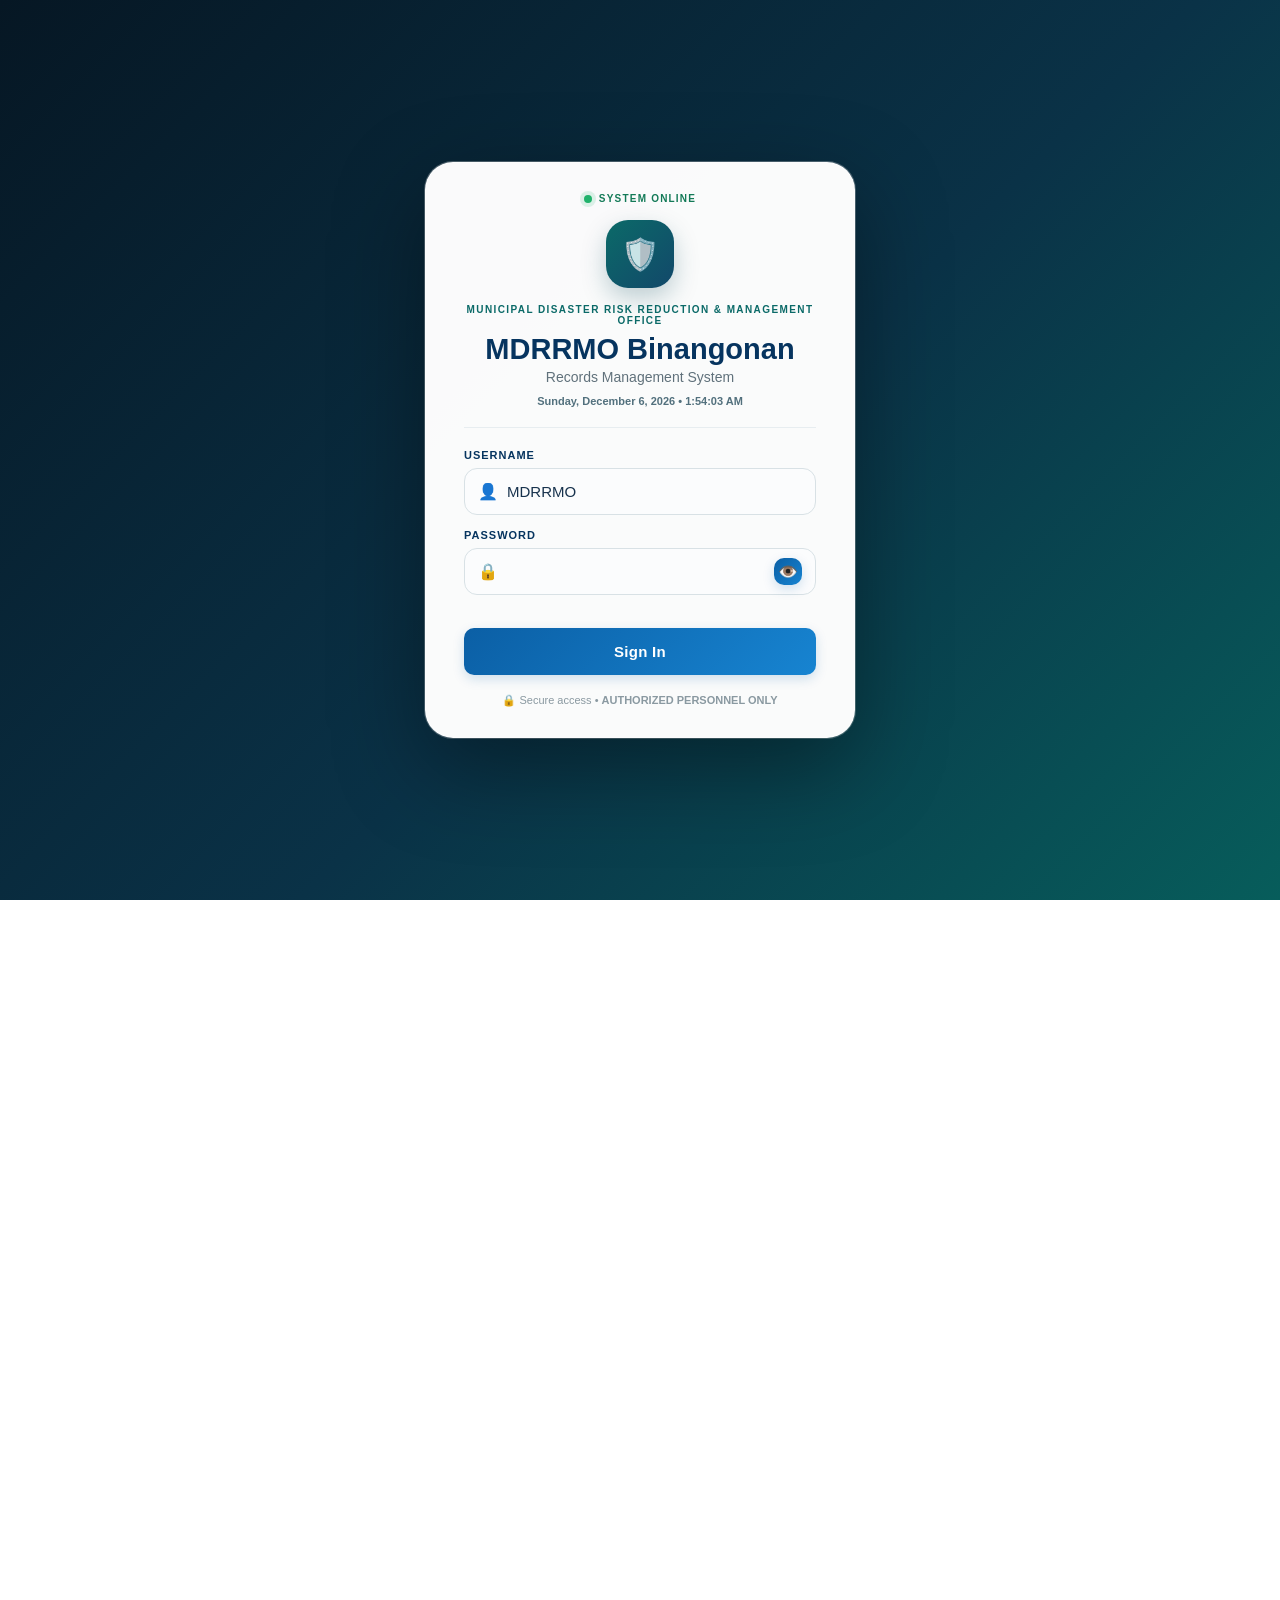
==== index.html @ 7afccf37 "Update index.html" ====
<!DOCTYPE html>

<html lang="en">
<head>
<meta charset="utf-8"/>
<meta content="width=device-width, initial-scale=1.0" name="viewport"/>
<title>
    MDRRMO Binangonan - Accident &amp; Conduction Tracker
</title>
<style>

/* ================================
   RESET
================================ */

* {
    box-sizing: border-box;
    margin: 0;
    padding: 0;
}

body {
    font-family:
        Arial,
        Helvetica,
        sans-serif;

    background: #f3f6fb;
    color: #1e293b;
}


/* ================================
   SIDEBAR
================================ */

.sidebar {
    position: fixed;

    left: 0;
    top: 0;
    bottom: 0;

    width: 260px;

    background:
        linear-gradient(
            180deg,
            #102f63,
            #174c94
        );

    color: white;

    padding: 24px 18px;

    z-index: 100;
}

.logo {
    display: flex;
    align-items: center;
    gap: 12px;

    margin-bottom: 40px;
}

.logo-icon {
    width: 48px;
    height: 48px;

    border-radius: 14px;

    display: flex;
    align-items: center;
    justify-content: center;

    background:
        rgba(255,255,255,.15);

    font-size: 24px;
}

.logo h2 {
    font-size: 17px;
}

.logo p {
    font-size: 11px;
    opacity: .7;
    margin-top: 3px;
}

.nav-title {
    font-size: 10px;
    letter-spacing: 1px;
    opacity: .55;

    margin:
        20px
        10px
        10px;
}

.nav-item {
    width: 100%;

    border: none;
    background: transparent;

    color: rgba(255,255,255,.8);

    padding: 13px 14px;

    border-radius: 10px;

    text-align: left;

    cursor: pointer;

    font-size: 14px;

    margin-bottom: 5px;

    transition: .2s;
}

.nav-item:hover,
.nav-item.active {
    background:
        rgba(255,255,255,.14);

    color: white;
}


/* ================================
   MAIN
================================ */

.main {
    margin-left: 260px;
    min-height: 100vh;
}


/* ================================
   TOP HEADER
================================ */

.topbar {
    background: white;

    padding:
        20px
        32px;

    display: flex;
    justify-content: space-between;
    align-items: center;

    border-bottom:
        1px solid #e7edf5;
}

.page-title h1 {
    font-size: 24px;
    color: #173d79;
}

.page-title p {
    font-size: 13px;
    color: #64748b;

    margin-top: 4px;
}

.date-display {
    font-size: 13px;
    color: #64748b;
}


/* ================================
   CONTENT
================================ */

.content {
    padding: 28px 32px 50px;
}


/* ================================
   HERO
================================ */

.hero {
    position: relative;

    overflow: hidden;

    border-radius: 20px;

    padding: 28px;

    color: white;

    margin-bottom: 24px;

    background:
        linear-gradient(
            135deg,
            #143d7d,
            #1d66b5,
            #2e9cc6
        );

    box-shadow:
        0 10px 30px
        rgba(25,79,150,.15);
}

.hero::after {
    content: "";

    position: absolute;

    width: 220px;
    height: 220px;

    border-radius: 50%;

    border:
        35px solid
        rgba(255,255,255,.06);

    right: -50px;
    bottom: -110px;
}

.hero small {
    text-transform: uppercase;

    font-size: 10px;

    letter-spacing: 1px;

    opacity: .75;
}

.hero h2 {
    margin-top: 8px;
    font-size: 28px;
}

.hero p {
    margin-top: 8px;

    font-size: 13px;

    opacity: .8;
}


/* ================================
   DASHBOARD CARDS
================================ */

.cards {
    display: grid;

    grid-template-columns:
        repeat(2, minmax(0, 1fr));

    gap: 20px;

    margin-bottom: 20px;
}

.card {
    position: relative;

    overflow: hidden;

    min-height: 190px;

    padding: 25px;

    border-radius: 18px;

    color: white;

    background:
        linear-gradient(
            135deg,
            #173d79,
            #215fa9,
            #2d99c3
        );

    box-shadow:
        0 8px 20px
        rgba(35,85,150,.12);
}

.card::after {
    content: "MDRRMO";

    position: absolute;

    right: -15px;
    bottom: 10px;

    font-size: 42px;
    font-weight: bold;

    opacity: .05;
}

.card-label {
    font-size: 10px;

    font-weight: bold;

    letter-spacing: 1px;

    opacity: .75;
}

.card-value {
    font-size: 38px;

    font-weight: bold;

    margin-top: 14px;
}

.card-subtext {
    margin-top: 10px;

    font-size: 12px;

    opacity: .8;
}

.card-status {
    position: absolute;

    right: 25px;
    top: 25px;

    width: 15px;
    height: 15px;

    border-radius: 50%;

    background: #6ee7a8;

    box-shadow:
        0 0 12px
        rgba(110,231,168,.8);
}


/* ================================
   LIVE CARD
================================ */

.live-card {
    background:
        linear-gradient(
            135deg,
            #173d79,
            #1d5eb0,
            #238fbf
        );

    color: white;

    border-radius: 18px;

    padding: 25px;

    margin-bottom: 24px;
}

.live-card h2 {
    margin-top: 8px;
}

.live-card p {
    font-size: 13px;

    opacity: .8;

    margin-top: 8px;
}


/* ================================
   BUTTONS
================================ */

.database-tools-panel {
    display: flex;
    align-items: center;
    justify-content: space-between;
    gap: 18px;
    margin: 0 0 18px;
    padding: 16px 18px;
    border: 1px solid #dbe5f0;
    border-radius: 14px;
    background: #f8fbff;
    box-shadow: 0 3px 10px rgba(15,39,71,.04);
}
.database-tools-copy {
    display: flex;
    align-items: center;
    gap: 12px;
    min-width: 0;
}
.database-tools-icon {
    width: 42px;
    height: 42px;
    border-radius: 11px;
    display: grid;
    place-items: center;
    background: #e7f0fb;
    font-size: 20px;
    flex: 0 0 auto;
}
.database-tools-copy h3 { margin: 0 0 4px; font-size: 15px; color: #15345b; }
.database-tools-copy p { margin: 0; color: #61748a; font-size: 12px; line-height: 1.45; }
.database-tools-actions { display: flex; gap: 8px; flex-wrap: wrap; justify-content: flex-end; }
.db-tool-btn { white-space: nowrap; }

.action-row {
    display: flex;

    flex-wrap: wrap;

    gap: 10px;

    margin-bottom: 24px;
}

button {
    font-family: inherit;
}

.btn {
    border: none;

    padding:
        11px
        16px;

    border-radius: 9px;

    cursor: pointer;

    font-size: 13px;

    font-weight: 600;

    transition: .2s;
}

.btn:hover {
    transform:
        translateY(-1px);
}

.btn-primary {
    color: white;

    background:
        linear-gradient(
            135deg,
            #174c94,
            #2d7ac5
        );
}

.btn-success {
    color: white;

    background:
        #24915d;
}

.btn-danger {
    color: white;

    background:
        #dc3d4c;
}

.btn-light {
    color: #334155;

    background: white;

    border:
        1px solid #dce4ee;
}

.btn-small {
    padding:
        7px
        10px;

    font-size: 11px;

    margin-right: 4px;
}


/* ================================
   GRID PANELS
================================ */

.dashboard-grid {
    display: grid;

    grid-template-columns:
        1.4fr
        1fr;

    gap: 20px;

    margin-bottom: 20px;
}

.panel {
    background: white;

    border:
        1px solid #e7edf5;

    border-radius: 16px;

    padding: 22px;

    box-shadow:
        0 5px 15px
        rgba(15,23,42,.03);
}

.records-panel {
    padding: 16px;
}

.records-panel .panel-header {
    margin-bottom: 10px;
}

.records-panel table {
    min-width: 900px;
}

.records-panel th,
.records-panel td {
    padding: 9px 10px;
}


/* RECORDS PAGINATION */
.records-pagination {
    display:flex; align-items:center; justify-content:space-between; gap:12px;
    padding:12px 0 2px; flex-wrap:wrap;
}
.pagination-info { color:#64748b; font-size:13px; }
.pagination-controls { display:flex; align-items:center; gap:6px; flex-wrap:wrap; }
.pagination-controls button { min-width:34px; height:34px; padding:0 10px; border:1px solid #d7e1ee;
    border-radius:8px; background:#fff; color:#173b66; cursor:pointer; font-weight:600; }
.pagination-controls button:hover:not(:disabled) { background:#eef6ff; }
.pagination-controls button.active { background:#1769c2; color:#fff; border-color:#1769c2; }
.pagination-controls button:disabled { opacity:.45; cursor:not-allowed; }
.pagination-jump { display:flex; align-items:center; gap:6px; margin-left:6px; }
.pagination-jump input { width:58px; height:34px; border:1px solid #d7e1ee; border-radius:8px; padding:0 8px; text-align:center; }
@media (max-width: 720px){ .records-pagination{align-items:flex-start;} .pagination-jump{width:100%; margin-left:0;} }

@media (max-width: 900px) {
    .table-filters #searchInput,
    .table-filters #recordTypeFilter,
    .table-filters #barangayFilter,
    .table-filters #statusFilter,
    .table-filters #dateFilter {
        flex: 1 1 100%;
        width: 100%;
    }
}

.panel-header {
    display: flex;

    justify-content: space-between;

    align-items: center;

    gap: 15px;

    margin-bottom: 18px;
}

.panel h3 {
    color: #183d76;

    font-size: 16px;
}

.chart-container {
    position: relative;

    height: 300px;
}

.chart-container.small {
    height: 280px;
}


/* ================================
   FILTERS
================================ */

.chart-filters,
.table-filters {
    display: flex;
    flex-wrap: wrap;
    gap: 8px;
    margin-bottom: 12px;
    align-items: center;
}

.table-filters input,
.table-filters select {
    width: auto;
    min-width: 0;
    height: 36px;
    padding: 8px 10px;
    font-size: 12px;
}

.table-filters #searchInput {
    flex: 1 1 300px;
}

.table-filters #recordTypeFilter {
    flex: 0 1 165px;
}

.table-filters #barangayFilter {
    flex: 0 1 160px;
}

.table-filters #statusFilter {
    flex: 0 1 155px;
}

.table-filters #dateFilter {
    flex: 0 0 145px;
}

select,
input,
textarea {
    width: 100%;

    padding:
        11px
        12px;

    border:
        1px solid #dbe4ee;

    border-radius: 9px;

    outline: none;

    font-family: inherit;

    font-size: 13px;

    background: white;
}

select:focus,
input:focus,
textarea:focus {
    border-color: #2d70bd;

    box-shadow:
        0 0 0 3px
        rgba(45,112,189,.08);
}

.period-select {
    width: auto;

    min-width: 140px;
}


/* ================================
   TABLE
================================ */

.table-wrapper {
    overflow-x: auto;
}

table {
    width: 100%;

    border-collapse: collapse;

    min-width: 950px;
}

th {
    background: #f5f8fc;

    color: #64748b;

    text-align: left;

    font-size: 11px;

    text-transform: uppercase;

    letter-spacing: .4px;

    padding: 13px;
}

td {
    padding: 13px;

    border-top:
        1px solid #edf1f5;

    font-size: 13px;
}

tr:hover td {
    background: #fafcff;
}

.badge {
    display: inline-block;

    padding:
        5px
        9px;

    border-radius: 20px;

    font-size: 10px;

    font-weight: bold;
}

.badge-accident {
    background: #fee2e2;
    color: #b42318;
}

.badge-conduction {
    background: #dbeafe;
    color: #1d4ed8;
}

.empty-row {
    text-align: center;

    padding: 35px;

    color: #94a3b8;
}


/* ================================
   MODAL
================================ */

.modal {
    display: none;

    position: fixed;

    inset: 0;

    background:
        rgba(15,23,42,.55);

    z-index: 1000;

    align-items: center;
    justify-content: center;

    padding: 20px;
}

.modal.show {
    display: flex;
}

.modal-box {
    width: 100%;

    max-width: 760px;

    max-height: 90vh;

    overflow-y: auto;

    background: white;

    border-radius: 18px;

    padding: 26px;

    box-shadow:
        0 25px 80px
        rgba(0,0,0,.25);
}

.modal-header {
    display: flex;

    justify-content: space-between;

    align-items: center;

    margin-bottom: 22px;
}

.modal-header h2 {
    color: #173d79;

    font-size: 20px;
}

.close-btn {
    border: none;

    background: #f1f5f9;

    width: 35px;
    height: 35px;

    border-radius: 50%;

    cursor: pointer;

    font-size: 18px;
}

.form-grid {
    display: grid;

    grid-template-columns:
        repeat(2, 1fr);

    gap: 16px;
}

.form-group {
    display: flex;

    flex-direction: column;

    gap: 7px;
}

.form-group.full {
    grid-column: 1 / -1;
}

.form-group label {
    font-size: 12px;

    font-weight: 600;

    color: #475569;
}

.modal-actions {
    display: flex;

    justify-content: flex-end;

    gap: 10px;

    margin-top: 25px;
}


/* ================================
   STATS
================================ */

.stats-row {
    display: grid;

    grid-template-columns:
        repeat(4, 1fr);

    gap: 15px;

    margin-bottom: 20px;
}

.stat-box {
    background: white;

    border:
        1px solid #e7edf5;

    border-radius: 14px;

    padding: 18px;
}

.stat-box span {
    color: #64748b;

    font-size: 11px;

    text-transform: uppercase;
}

.stat-box strong {
    display: block;

    color: #173d79;

    font-size: 27px;

    margin-top: 8px;
}


/* ================================
   RESPONSIVE
================================ */

@media (max-width: 1000px) {

    .sidebar {
        width: 210px;
    }

    .main {
        margin-left: 210px;
    }

    .dashboard-grid {
        grid-template-columns: 1fr;
    }

    .stats-row {
        grid-template-columns:
            repeat(2, 1fr);
    }

}

@media (max-width: 700px) {

    .sidebar {
        position: relative;

        width: 100%;

        min-height: auto;
    }

    .main {
        margin-left: 0;
    }

    .topbar {
        padding: 18px;
    }

    .content {
        padding: 18px;
    }

    .cards,
    .form-grid {
        grid-template-columns: 1fr;
    }

    .stats-row {
        grid-template-columns: 1fr;
    }

    .topbar {
        align-items: flex-start;

        flex-direction: column;

        gap: 10px;
    }

}

@media print {

    .sidebar,
    .topbar,
    .hero,
    .action-row,
    .table-filters,
    .btn,
    .modal {
        display: none !important;
    }

    .main {
        margin-left: 0;
    }

    .content {
        padding: 0;
    }

    .panel {
        box-shadow: none;

        border: 1px solid #ccc;
    }

}


/* ===== MODERN LOGIN EXPERIENCE ===== */
.login-overlay{position:fixed;inset:0;z-index:99999;display:flex;align-items:center;justify-content:center;padding:24px;overflow:hidden;background:linear-gradient(135deg,#071b2b,#0d3850 55%,#0b6a68);font-family:inherit}
.login-overlay:before{content:"";position:absolute;inset:0;background:radial-gradient(circle at 20% 20%,rgba(255,255,255,.08),transparent 32%),radial-gradient(circle at 80% 75%,rgba(255,255,255,.07),transparent 28%)}
.login-glow{position:absolute;width:340px;height:340px;border-radius:50%;filter:blur(50px);opacity:.24}.glow-one{background:#27c4b8;top:-130px;left:-100px}.glow-two{background:#f0b44c;right:-120px;bottom:-140px}
.login-card{position:relative;width:min(430px,100%);padding:42px 38px 30px;box-sizing:border-box;background:rgba(255,255,255,.97);border:1px solid rgba(255,255,255,.6);border-radius:28px;box-shadow:0 28px 80px rgba(0,0,0,.35);animation:loginEnter .55s ease both}
@keyframes loginEnter{from{opacity:0;transform:translateY(24px) scale(.97)}to{opacity:1;transform:none}}
.login-mark{width:68px;height:68px;margin:0 auto 16px;display:grid;place-items:center;border-radius:22px;background:linear-gradient(135deg,#0b6a68,#12486a);font-size:31px;box-shadow:0 10px 24px rgba(13,74,92,.25)}
.login-eyebrow{text-align:center;font-size:10px;font-weight:800;letter-spacing:1.4px;color:#0b6a68}.login-card h1{text-align:center;margin:7px 0 3px;font-size:29px;color:#102b3b}.login-subtitle{text-align:center;margin:0;color:#60717b;font-size:14px}.login-divider{height:1px;background:#e7edf0;margin:25px 0 21px}
.login-label{display:block;margin:14px 0 7px;font-size:11px;font-weight:800;letter-spacing:1px;color:#48616f}.login-input-wrap{display:flex;align-items:center;gap:9px;border:1px solid #d8e1e5;border-radius:13px;padding:0 13px;background:#fbfcfd;transition:.2s}.login-input-wrap:focus-within{border-color:#0b8a85;box-shadow:0 0 0 4px rgba(11,138,133,.1);background:#fff}.login-input-wrap span{font-size:16px}.login-input-wrap input{border:0!important;outline:0!important;background:transparent!important;width:100%;padding:14px 0!important;margin:0!important;font-size:15px;box-sizing:border-box}
.login-error{min-height:22px;margin-top:11px;color:#b42318;font-size:13px;text-align:center}.login-button{width:100%;border:0;border-radius:13px;padding:15px;background:linear-gradient(135deg,#0b6a68,#12486a);color:white;font-size:15px;font-weight:800;letter-spacing:.3px;cursor:pointer;box-shadow:0 10px 22px rgba(18,72,106,.24);transition:.2s}.login-button:hover{transform:translateY(-1px)}.login-button:disabled{cursor:not-allowed;opacity:.85;transform:none}.btn-loader{display:none}.login-button.loading .btn-text{display:none}.login-button.loading .btn-loader{display:inline}.login-footer{text-align:center;color:#8a99a1;font-size:11px;margin-top:19px}

/* Enhanced emergency operations login */
.login-overlay{background:linear-gradient(135deg,rgba(3,19,31,.96),rgba(9,53,68,.93) 55%,rgba(8,103,98,.90)),url("https://images.unsplash.com/photo-1508098682722-e99c43a406b2?auto=format&fit=crop&w=1800&q=80") center/cover!important}
.login-emergency-pattern{position:absolute;inset:0;opacity:.12;background-image:linear-gradient(30deg,transparent 48%,#fff 49%,#fff 51%,transparent 52%),linear-gradient(-30deg,transparent 48%,#fff 49%,#fff 51%,transparent 52%);background-size:70px 70px;pointer-events:none}
.login-card{backdrop-filter:blur(18px)!important;background:rgba(255,255,255,.88)!important;border:1px solid rgba(255,255,255,.55)!important;max-height:94vh;overflow:auto}
.login-mark{overflow:hidden;background:linear-gradient(135deg,#0b6a68,#12486a)!important}.login-mark img{width:58px;height:58px;object-fit:contain}.login-mark.seal-fallback:after{content:'🛡️';font-size:31px}
.login-status{display:flex;align-items:center;justify-content:center;gap:7px;margin:-12px 0 16px;font-size:10px;font-weight:900;letter-spacing:1.2px;color:#137a57}.login-status span{width:8px;height:8px;border-radius:50%;background:#20b26b;box-shadow:0 0 0 4px rgba(32,178,107,.14);animation:statusPulse 1.7s infinite}@keyframes statusPulse{50%{box-shadow:0 0 0 8px rgba(32,178,107,0)}}
.login-clock{text-align:center;margin:10px 0 -5px;color:#52707d;font-size:11px;font-weight:700}.password-toggle{border:0;background:transparent;cursor:pointer;font-size:16px;padding:4px}.password-toggle:hover{transform:scale(1.08)}
@media(max-width:520px){.login-card{padding:30px 22px 24px;border-radius:22px}.login-card h1{font-size:24px}.login-eyebrow{font-size:8px}}
.auth-transition{display:none;position:fixed;inset:0;z-index:100000;align-items:center;justify-content:center;background:linear-gradient(135deg,#071b2b,#0d3850 55%,#0b6a68);color:white}.transition-card{text-align:center;width:min(370px,90%);padding:38px 28px}.transition-icon{width:74px;height:74px;margin:auto auto 18px;display:grid;place-items:center;border-radius:50%;font-size:34px;background:rgba(255,255,255,.13);border:1px solid rgba(255,255,255,.2)}.transition-card h2{margin:0 0 8px;font-size:27px}.transition-card p{margin:0;color:rgba(255,255,255,.72)}.transition-bar{height:5px;margin-top:28px;border-radius:99px;background:rgba(255,255,255,.14);overflow:hidden}.transition-bar i{display:block;height:100%;width:35%;border-radius:inherit;background:#fff;animation:progress 3s linear forwards}@keyframes progress{from{transform:translateX(-110%)}to{transform:translateX(310%)}}


/* Advanced records date filtering */
.table-filters #datePreset{min-width:145px}
.table-filters #dateFromFilter,.table-filters #dateToFilter{min-width:145px}

/* Record list stability override: keep rows visually steady on hover */
.records-table tbody tr, #recordsTable tbody tr, .record-list tbody tr, table tbody tr {
  transform: none !important;
  transition: background-color .15s ease, box-shadow .15s ease !important;
  animation: none !important;
}
.records-table tbody tr:hover, #recordsTable tbody tr:hover, .record-list tbody tr:hover, table tbody tr:hover {
  transform: none !important;
  box-shadow: none !important;
}
.records-table tbody tr td, #recordsTable tbody tr td, .record-list tbody tr td {
  transform: none !important;
}

/* Premium authentication polish and reliable sign-out visibility */
.auth-transition{background:radial-gradient(circle at 20% 15%,rgba(39,196,184,.20),transparent 28%),radial-gradient(circle at 85% 85%,rgba(240,180,76,.16),transparent 30%),linear-gradient(135deg,#061724,#0a3247 55%,#075d5b)!important;backdrop-filter:blur(8px)!important}
.auth-transition .transition-card{position:relative!important;padding:44px 34px!important;border-radius:30px!important;background:rgba(7,27,43,.46)!important;border:1px solid rgba(255,255,255,.18)!important;box-shadow:0 28px 80px rgba(0,0,0,.34)!important;animation:authCardIn .42s ease both!important}
.auth-transition .transition-icon{color:#fff!important;background:linear-gradient(135deg,rgba(39,196,184,.34),rgba(255,255,255,.12))!important;box-shadow:0 12px 34px rgba(0,0,0,.22)!important;animation:authPulse 1.4s ease-in-out infinite!important}
.auth-transition .transition-card h2,#transitionTitle{color:#fff!important;opacity:1!important;text-shadow:0 2px 14px rgba(0,0,0,.28)!important}
.auth-transition .transition-card p,#transitionText{color:rgba(255,255,255,.88)!important;opacity:1!important;text-shadow:0 1px 8px rgba(0,0,0,.25)!important}
.auth-transition .transition-bar{background:rgba(255,255,255,.18)!important;box-shadow:inset 0 1px 2px rgba(0,0,0,.15)!important}.auth-transition .transition-bar i{background:linear-gradient(90deg,#27c4b8,#fff,#f0b44c)!important}
@keyframes authCardIn{from{opacity:0;transform:translateY(18px) scale(.97)}to{opacity:1;transform:translateY(0) scale(1)}}@keyframes authPulse{0%,100%{transform:scale(1)}50%{transform:scale(1.06)}}
.login-overlay{background:radial-gradient(circle at 15% 15%,rgba(39,196,184,.18),transparent 28%),radial-gradient(circle at 85% 80%,rgba(240,180,76,.14),transparent 30%),linear-gradient(135deg,#061724,#0a3247 55%,#075d5b)!important}
.login-card{box-shadow:0 30px 90px rgba(0,0,0,.38),0 0 0 1px rgba(255,255,255,.28)!important}.login-mark{animation:authPulse 2.2s ease-in-out infinite!important}.login-button{position:relative!important;overflow:hidden!important}.login-button:before{content:"";position:absolute;inset:0;background:linear-gradient(110deg,transparent 30%,rgba(255,255,255,.28) 50%,transparent 70%);transform:translateX(-120%);transition:transform .55s ease}.login-button:hover:before{transform:translateX(120%)}.login-button:hover{box-shadow:0 14px 30px rgba(18,72,106,.32)!important}

/* Polished Mark All Read button */
.notification-head { gap: 12px; }
#markNotificationsRead {
  appearance: none;
  border: 1px solid rgba(37,99,235,.22);
  background: #eff6ff;
  color: #2563eb;
  font: inherit;
  font-size: 12px;
  font-weight: 700;
  line-height: 1;
  padding: 8px 10px;
  border-radius: 9px;
  cursor: pointer;
  display: inline-flex;
  align-items: center;
  gap: 6px;
  white-space: nowrap;
  box-shadow: none;
  transition: background .18s ease, border-color .18s ease, transform .18s ease;
}
#markNotificationsRead span:first-child {
  width: 15px; height: 15px;
  border-radius: 50%;
  display: inline-flex;
  align-items: center; justify-content: center;
  background: rgba(37,99,235,.12);
  font-size: 11px;
}
#markNotificationsRead:hover {
  background: #dbeafe;
  border-color: rgba(37,99,235,.35);
  transform: translateY(-1px);
}
#markNotificationsRead:active { transform: translateY(0); }
#markNotificationsRead:focus-visible { outline: 3px solid rgba(37,99,235,.22); outline-offset: 2px; }

.monthly-trend-filters{display:flex;flex-wrap:wrap;gap:8px;margin:0 0 14px;padding:0 2px}.monthly-trend-filters label{display:flex;align-items:center;gap:6px;padding:6px 9px;border:1px solid rgba(37,99,235,.18);border-radius:8px;background:#f8fbff;color:#334155;font-size:12px;font-weight:600;cursor:pointer}.monthly-trend-filters input{accent-color:#2563eb}@media(max-width:700px){.monthly-trend-filters{gap:6px}.monthly-trend-filters label{font-size:11px;padding:5px 7px}}

/* Dark mode support for Reports & Analytics charts */
body.dark-mode .report-chart-panel,
body.dark .report-chart-panel,
.dark-mode .report-chart-panel,
.dark .report-chart-panel {
  background:#0f1d2e !important;
  border-color:#29415d !important;
}
body.dark-mode .report-chart-panel .panel-header h3,
body.dark .report-chart-panel .panel-header h3,
.dark-mode .report-chart-panel .panel-header h3,
.dark .report-chart-panel .panel-header h3 { color:#e5f0ff !important; }
body.dark-mode .report-chart-panel .panel-header p,
body.dark .report-chart-panel .panel-header p,
.dark-mode .report-chart-panel .panel-header p,
.dark .report-chart-panel .panel-header p { color:#a9bdd3 !important; }
body.dark-mode .monthly-trend-filters label,
body.dark .monthly-trend-filters label,
.dark-mode .monthly-trend-filters label,
.dark .monthly-trend-filters label {
  background:#16283d !important; border-color:#35506f !important; color:#dbeafe !important;
}
body.dark-mode .report-stat, body.dark .report-stat, .dark-mode .report-stat, .dark .report-stat {
  background:#16283d !important; border-color:#35506f !important;
}
body.dark-mode .report-stat span, body.dark .report-stat span, .dark-mode .report-stat span, .dark .report-stat span { color:#9fb4ca !important; }
body.dark-mode .report-stat strong, body.dark .report-stat strong, .dark-mode .report-stat strong, .dark .report-stat strong { color:#eef6ff !important; }

</style>
<style>
.dashboard-intro{margin-bottom:18px;padding:20px 22px;border:1px solid #dbe5f0;border-radius:14px;background:linear-gradient(135deg,#f8fbff,#eef6ff);box-shadow:0 4px 14px rgba(15,39,71,.05)}
.dashboard-intro h2{margin:0 0 6px;font-size:24px;color:#15345b}.dashboard-intro p{margin:0;color:#61748a;font-size:13px}
.date-filter-wrap{display:flex;flex-wrap:wrap;gap:10px;align-items:end;padding-top:4px}.date-filter-wrap .filter-label{display:flex;flex-direction:column;gap:5px;font-size:11px;font-weight:700;color:#516579}.date-filter-wrap .period-select{min-height:38px}

@media (max-width: 820px) {
    .database-tools-panel { flex-direction: column; align-items: stretch; }
    .database-tools-actions { justify-content: flex-start; }
}

.report-dashboard-grid{display:grid;gap:14px}
.report-filter-panel{background:#fff;border:1px solid #dbe5f0;border-radius:14px;padding:14px 16px;box-shadow:0 4px 14px rgba(15,39,71,.04)}
.report-heading{margin-bottom:10px}.report-heading h3{margin:0;color:#15345b}.report-heading p{margin:3px 0 0;color:#61748a;font-size:11px}
.report-filter-bar{display:flex;flex-wrap:wrap;gap:10px;align-items:end}.report-filter-bar label{display:flex;flex-direction:column;gap:4px;font-size:9px;font-weight:800;color:#52677f;min-width:115px}.report-filter-bar .period-select{min-height:36px}
.report-note{margin-top:10px;background:#eef6ff;border-radius:7px;padding:8px 10px;color:#4f6f91;font-size:10px}
.report-stat-grid{display:grid;grid-template-columns:repeat(7,minmax(120px,1fr));gap:12px;overflow-x:auto}.report-stat{background:#fff;border:1px solid #dbe5f0;border-radius:12px;padding:13px 12px;min-height:74px}.report-stat span{font-size:9px;font-weight:800;color:#5a6f86;letter-spacing:.02em}.report-stat strong{display:block;font-size:21px;margin-top:6px;color:#0d2e59}
.report-two-col{display:grid;grid-template-columns:1fr 1fr;gap:12px;min-width:0}.report-table-panel{min-width:0;overflow:hidden}.report-barangay-panel{max-width:50%;overflow:hidden}.report-table-wrap{width:100%;max-width:100%;overflow:hidden}.report-table{display:table;width:100%;max-width:100%;table-layout:fixed;border-collapse:collapse}.report-table th,.report-table td{box-sizing:border-box;overflow:hidden;text-overflow:ellipsis;white-space:normal}
.report-table-wrap{padding:0 12px 12px}.report-table{width:100%;border-collapse:collapse;font-size:10px}.report-table th{background:#f4f8fc;color:#5c7189;text-align:left;font-size:8px;letter-spacing:.03em;padding:8px}.report-table td{padding:7px 8px;border-bottom:1px solid #dfe7ef;color:#27466a}.report-table th:last-child,.report-table td:last-child{text-align:left;width:38%}.report-table tbody tr:last-child td{border-bottom:none}.report-empty{text-align:left;color:#9aaabc!important}
@media(max-width:1000px){.report-stat-grid{grid-template-columns:repeat(7,minmax(120px,1fr));overflow-x:auto}.report-two-col{grid-template-columns:1fr}.report-barangay-panel{max-width:none}}
@media(max-width:650px){.report-stat-grid{grid-template-columns:repeat(7,minmax(120px,1fr));overflow-x:auto}.report-filter-bar label{min-width:calc(50% - 5px)}.report-barangay-panel{max-width:none}}

/* ===== MODERN LOGIN EXPERIENCE ===== */
.login-overlay{position:fixed;inset:0;z-index:99999;display:flex;align-items:center;justify-content:center;padding:24px;overflow:hidden;background:linear-gradient(135deg,#071b2b,#0d3850 55%,#0b6a68);font-family:inherit}
.login-overlay:before{content:"";position:absolute;inset:0;background:radial-gradient(circle at 20% 20%,rgba(255,255,255,.08),transparent 32%),radial-gradient(circle at 80% 75%,rgba(255,255,255,.07),transparent 28%)}
.login-glow{position:absolute;width:340px;height:340px;border-radius:50%;filter:blur(50px);opacity:.24}.glow-one{background:#27c4b8;top:-130px;left:-100px}.glow-two{background:#f0b44c;right:-120px;bottom:-140px}
.login-card{position:relative;width:min(430px,100%);padding:42px 38px 30px;box-sizing:border-box;background:rgba(255,255,255,.97);border:1px solid rgba(255,255,255,.6);border-radius:28px;box-shadow:0 28px 80px rgba(0,0,0,.35);animation:loginEnter .55s ease both}
@keyframes loginEnter{from{opacity:0;transform:translateY(24px) scale(.97)}to{opacity:1;transform:none}}
.login-mark{width:68px;height:68px;margin:0 auto 16px;display:grid;place-items:center;border-radius:22px;background:linear-gradient(135deg,#0b6a68,#12486a);font-size:31px;box-shadow:0 10px 24px rgba(13,74,92,.25)}
.login-eyebrow{text-align:center;font-size:10px;font-weight:800;letter-spacing:1.4px;color:#0b6a68}.login-card h1{text-align:center;margin:7px 0 3px;font-size:29px;color:#102b3b}.login-subtitle{text-align:center;margin:0;color:#60717b;font-size:14px}.login-divider{height:1px;background:#e7edf0;margin:25px 0 21px}
.login-label{display:block;margin:14px 0 7px;font-size:11px;font-weight:800;letter-spacing:1px;color:#48616f}.login-input-wrap{display:flex;align-items:center;gap:9px;border:1px solid #d8e1e5;border-radius:13px;padding:0 13px;background:#fbfcfd;transition:.2s}.login-input-wrap:focus-within{border-color:#0b8a85;box-shadow:0 0 0 4px rgba(11,138,133,.1);background:#fff}.login-input-wrap span{font-size:16px}.login-input-wrap input{border:0!important;outline:0!important;background:transparent!important;width:100%;padding:14px 0!important;margin:0!important;font-size:15px;box-sizing:border-box}
.login-error{min-height:22px;margin-top:11px;color:#b42318;font-size:13px;text-align:center}.login-button{width:100%;border:0;border-radius:13px;padding:15px;background:linear-gradient(135deg,#0b6a68,#12486a);color:white;font-size:15px;font-weight:800;letter-spacing:.3px;cursor:pointer;box-shadow:0 10px 22px rgba(18,72,106,.24);transition:.2s}.login-button:hover{transform:translateY(-1px)}.login-button:disabled{cursor:not-allowed;opacity:.85;transform:none}.btn-loader{display:none}.login-button.loading .btn-text{display:none}.login-button.loading .btn-loader{display:inline}.login-footer{text-align:center;color:#8a99a1;font-size:11px;margin-top:19px}
.auth-transition{display:none;position:fixed;inset:0;z-index:100000;align-items:center;justify-content:center;background:linear-gradient(135deg,#071b2b,#0d3850 55%,#0b6a68);color:white}.transition-card{text-align:center;width:min(370px,90%);padding:38px 28px}.transition-icon{width:74px;height:74px;margin:auto auto 18px;display:grid;place-items:center;border-radius:50%;font-size:34px;background:rgba(255,255,255,.13);border:1px solid rgba(255,255,255,.2)}.transition-card h2{margin:0 0 8px;font-size:27px}.transition-card p{margin:0;color:rgba(255,255,255,.72)}.transition-bar{height:5px;margin-top:28px;border-radius:99px;background:rgba(255,255,255,.14);overflow:hidden}.transition-bar i{display:block;height:100%;width:35%;border-radius:inherit;background:#fff;animation:progress 3s linear forwards}@keyframes progress{from{transform:translateX(-110%)}to{transform:translateX(310%)}}

</style><script src="https://cdn.jsdelivr.net/npm/chart.js"></script><script src="https://cdn.jsdelivr.net/npm/xlsx@0.18.5/dist/xlsx.full.min.js"></script>

<!-- MDRRMO BLUE DASHBOARD THEME: design-only overrides -->
<style id="mdrrmoBlueTheme">
:root{
  --mdrrmo-navy:#06345f;
  --mdrrmo-blue:#0b5fa5;
  --mdrrmo-sky:#1784d1;
  --mdrrmo-light:#eaf4fc;
  --mdrrmo-pale:#f5f9fd;
  --mdrrmo-border:#cfe1f1;
  --mdrrmo-text:#17324d;
  --mdrrmo-muted:#6f8396;
}
html,body{background:linear-gradient(180deg,#edf6fc 0%,#f7fbfe 42%,#eef6fc 100%)!important;color:var(--mdrrmo-text)!important}
header,.header,.topbar,.top-bar,.navbar,.nav-bar{
  background:linear-gradient(115deg,var(--mdrrmo-navy),var(--mdrrmo-blue))!important;
  color:#fff!important;
  border-bottom:3px solid var(--mdrrmo-sky)!important;
  box-shadow:0 6px 20px rgba(6,52,95,.18)!important;
}
header *, .header *, .topbar *, .top-bar *, .navbar *, .nav-bar *{color:inherit}
button,.btn,input[type="submit"],input[type="button"]{
  border-radius:10px!important;
}
button:not(.danger):not(.delete),.btn:not(.danger):not(.delete),input[type="submit"],input[type="button"]{
  background:linear-gradient(135deg,var(--mdrrmo-blue),var(--mdrrmo-sky))!important;
  border-color:transparent!important;
  color:#fff!important;
  box-shadow:0 4px 12px rgba(11,95,165,.18)!important;
}
button:hover,.btn:hover,input[type="submit"]:hover,input[type="button"]:hover{
  filter:brightness(1.05);
  transform:translateY(-1px);
}
.card,.stat-card,.summary-card,.dashboard-card,.report-card,.chart-card,.analytics-card,
.records-card,.filter-card,.content-card,.panel,.section-card{
  background:#fff!important;
  border:1px solid var(--mdrrmo-border)!important;
  border-radius:16px!important;
  box-shadow:0 8px 22px rgba(6,52,95,.07)!important;
}
.stat-card,.summary-card,.dashboard-card{
  position:relative!important;
  overflow:hidden!important;
}
.stat-card:before,.summary-card:before,.dashboard-card:before{
  content:""!important;position:absolute!important;left:0!important;right:0!important;top:0!important;height:4px!important;
  background:linear-gradient(90deg,var(--mdrrmo-navy),var(--mdrrmo-sky))!important;
}
.stat-card h1,.stat-card h2,.stat-card .count,.summary-card h1,.summary-card h2,.dashboard-card h1,.dashboard-card h2{
  color:var(--mdrrmo-navy)!important;
}
h1,h2,h3{color:var(--mdrrmo-navy)!important}
section>h2,section>h3,.section-title,.card-title,.report-title{
  border-left:5px solid var(--mdrrmo-sky)!important;
  padding-left:10px!important;
}
table{border-color:var(--mdrrmo-border)!important}
thead th,table thead td{
  background:linear-gradient(135deg,var(--mdrrmo-navy),var(--mdrrmo-blue))!important;
  color:#fff!important;
  border-color:#0d548f!important;
}
tbody tr:nth-child(even){background:#f3f8fc!important}
tbody tr:hover{background:#e7f2fb!important}
td,th{border-color:var(--mdrrmo-border)!important}
input,select,textarea{
  background:#fff!important;
  border:1px solid #bcd3e6!important;
  color:var(--mdrrmo-text)!important;
  border-radius:9px!important;
}
input:focus,select:focus,textarea:focus{
  outline:none!important;
  border-color:var(--mdrrmo-sky)!important;
  box-shadow:0 0 0 3px rgba(23,132,209,.14)!important;
}
label{color:var(--mdrrmo-navy)!important;font-weight:600!important}
.sidebar,.side-nav,nav:not(.navbar):not(.nav-bar){
  background:linear-gradient(180deg,#073b69,#0b5fa5)!important;
}
.sidebar a,.side-nav a,nav a{color:#eaf4fc!important}
.sidebar a:hover,.side-nav a:hover,nav a:hover,.active,.active-tab{
  background:rgba(255,255,255,.12)!important;
  color:#fff!important;
}
.tabs,.tab-buttons,.filter-tabs{
  background:#eaf4fc!important;
  border:1px solid var(--mdrrmo-border)!important;
  border-radius:12px!important;
  padding:5px!important;
}
.tab,.tab-button,.filter-tab{
  color:var(--mdrrmo-blue)!important;
  background:transparent!important;
}
.tab.active,.tab-button.active,.filter-tab.active{
  background:linear-gradient(135deg,var(--mdrrmo-navy),var(--mdrrmo-blue))!important;
  color:#fff!important;
  box-shadow:0 3px 10px rgba(6,52,95,.16)!important;
}
.badge,.status,.tag{
  background:#e7f3fc!important;
  color:var(--mdrrmo-blue)!important;
  border:1px solid #c4dff2!important;
}
hr{border-color:var(--mdrrmo-border)!important}
/* =========================================
   MDRRMO BLUE THEME – TEXT VISIBILITY FIX
========================================= */

/* Lighter professional blue for dark areas */
header,
.header,
.topbar,
.top-bar,
.navbar,
.nav-bar {
    background: linear-gradient(135deg, #0B5FA5, #1784D1) !important;
}

/* Make text visible inside blue header areas */
header,
.header,
.topbar,
.top-bar,
.navbar,
.nav-bar,
header *,
.header *,
.topbar *,
.top-bar *,
.navbar *,
.nav-bar * {
    color: #FFFFFF !important;
}

/* Sidebar / navigation text */
.sidebar,
.side-nav {
    background: linear-gradient(180deg, #0B5FA5, #146FAF) !important;
}

.sidebar *,
.side-nav * {
    color: #FFFFFF !important;
}

/* Keep main page text dark and readable */
main,
.content,
.main-content,
.dashboard,
.dashboard-container {
    color: #17324D !important;
}

/* Cards always use readable dark text */
.card,
.stat-card,
.summary-card,
.dashboard-card,
.report-card,
.chart-card,
.analytics-card,
.records-card,
.filter-card,
.content-card,
.panel,
.section-card {
    color: #17324D !important;
}

/* Card headings */
.card h1,
.card h2,
.card h3,
.stat-card h1,
.stat-card h2,
.stat-card h3,
.summary-card h1,
.summary-card h2,
.summary-card h3,
.dashboard-card h1,
.dashboard-card h2,
.dashboard-card h3,
.report-card h1,
.report-card h2,
.report-card h3 {
    color: #06345F !important;
}

/* Regular text inside cards */
.card p,
.card span,
.card div,
.stat-card p,
.stat-card span,
.stat-card div,
.summary-card p,
.summary-card span,
.summary-card div,
.dashboard-card p,
.dashboard-card span,
.dashboard-card div {
    color: inherit;
}

/* Table body stays readable */
tbody td {
    color: #17324D !important;
}

/* Table header stays white */
thead th,
table thead th {
    color: #FFFFFF !important;
}

/* Buttons always readable */
button,
.btn {
    color: #FFFFFF !important;
}

/* Inputs and dropdowns */
input,
select,
textarea {
    color: #17324D !important;
    background: #FFFFFF !important;
}

/* Placeholder text */
input::placeholder,
textarea::placeholder {
    color: #718096 !important;
    opacity: 1;
}

/* Bulk record actions */
.bulk-record-actions{display:flex;align-items:center;gap:10px;flex-wrap:wrap;margin:0 0 14px}
.bulk-record-actions .bulk-count{font-size:13px;color:#64748b;margin-left:auto}
.bulk-select-btn{border:1px solid #cbd5e1;background:#fff;color:#334155;border-radius:9px;padding:9px 12px;font-weight:700;cursor:pointer}
.bulk-delete-btn{border:0;background:#c0392b;color:#fff;border-radius:9px;padding:9px 14px;font-weight:700;cursor:pointer}
.bulk-delete-btn:disabled,.bulk-select-btn:disabled{opacity:.5;cursor:not-allowed}
.record-select-cell{width:42px;text-align:center}
.record-checkbox,.select-all-records{width:17px;height:17px;cursor:pointer;accent-color:#174c94}
</style>


<style id="mdrrmoExcelWorkflowStyles">
.mdrrmo-excel-preview-table-wrap{max-height:42vh;overflow:auto;border:1px solid #dbe7f0;border-radius:12px;margin-top:14px}
.mdrrmo-excel-preview-table{width:100%;border-collapse:collapse;font-size:12px;min-width:760px}
.mdrrmo-excel-preview-table th{position:sticky;top:0;background:#eef5fb;color:#244761;padding:9px;text-align:left;z-index:1}
.mdrrmo-excel-preview-table td{padding:8px;border-bottom:1px solid #e7eef4;color:#40586b;vertical-align:top}
.mdrrmo-excel-preview-table tr.invalid{background:#fff5f5}
.mdrrmo-excel-summary{display:grid;grid-template-columns:repeat(3,1fr);gap:9px;margin:12px 0}
.mdrrmo-excel-summary-card{border:1px solid #dbe7f0;border-radius:12px;padding:11px;background:#f9fcff}
.mdrrmo-excel-summary-card b{display:block;font-size:1.2rem;color:#06345f}
.mdrrmo-excel-summary-card span{font-size:.76rem;color:#667e91}
.mdrrmo-excel-warning{padding:11px 13px;border-radius:11px;background:#fff8e8;border:1px solid #f2d49a;color:#795b20;font-size:.84rem;line-height:1.45}
.mdrrmo-excel-error{padding:11px 13px;border-radius:11px;background:#fff3f3;border:1px solid #efc7c7;color:#8a3a3a;font-size:.84rem;line-height:1.45}
@media(max-width:600px){.mdrrmo-excel-summary{grid-template-columns:1fr}.mdrrmo-import-box{width:100%!important}}
</style>
<style id="mdrrmoImportModalStyles">
.mdrrmo-import-modal{position:fixed;inset:0;z-index:120000;display:none;align-items:center;justify-content:center;padding:20px;background:rgba(3,24,43,.58);backdrop-filter:blur(5px)}
.mdrrmo-import-modal.show{display:flex;animation:mdrrmoFade .18s ease}
.mdrrmo-import-box{width:min(470px,100%);background:#fff;border-radius:20px;overflow:hidden;box-shadow:0 24px 70px rgba(3,30,55,.3);border:1px solid rgba(255,255,255,.7);animation:mdrrmoPop .22s ease}
.mdrrmo-import-head{padding:22px 24px 17px;background:linear-gradient(135deg,#06345f,#0b5fa5);color:#fff}
.mdrrmo-import-head h3{margin:0!important;color:#fff!important;font-size:1.18rem}
.mdrrmo-import-head p{margin:6px 0 0;color:rgba(255,255,255,.8)!important;font-size:.87rem}
.mdrrmo-import-body{padding:24px;color:#29445b}
.mdrrmo-import-count{display:flex;align-items:center;gap:13px;background:#eef7ff;border:1px solid #cfe6f8;border-radius:14px;padding:14px 15px;margin-bottom:18px}
.mdrrmo-import-count b{display:block;color:#06345f;font-size:1.3rem}
.mdrrmo-import-count span{font-size:.84rem;color:#638095}
.mdrrmo-import-notes{display:grid;gap:9px;font-size:.88rem;color:#526b7d}
.mdrrmo-import-note{display:flex;gap:9px;align-items:flex-start}
.mdrrmo-import-actions{display:flex;justify-content:flex-end;gap:10px;padding:17px 24px;background:#f6f9fc;border-top:1px solid #e4edf4}
.mdrrmo-import-actions button{min-width:105px;padding:10px 16px;border-radius:10px;border:1px solid #cbd8e3;font-weight:700;cursor:pointer;font:inherit}
.mdrrmo-cancel{background:#fff!important;color:#466075!important}
.mdrrmo-primary{background:linear-gradient(135deg,#0b5fa5,#1784d1)!important;color:#fff!important;border-color:transparent!important}
.mdrrmo-status{text-align:center;padding:38px 26px}
.mdrrmo-spinner{width:48px;height:48px;margin:0 auto 18px;border:5px solid #dcebf7;border-top-color:#0b5fa5;border-radius:50%;animation:mdrrmoSpin .85s linear infinite}
.mdrrmo-status-icon{width:58px;height:58px;margin:0 auto 18px;border-radius:50%;display:grid;place-items:center;font-size:1.7rem;background:#e5f5eb;color:#17804b}
.mdrrmo-status h3{margin:0 0 8px;color:#06345f!important}
.mdrrmo-status p{margin:0;color:#667e91;line-height:1.55}
.mdrrmo-progress{height:7px;border-radius:999px;background:#e4edf4;overflow:hidden;margin:21px auto 0;max-width:310px}
.mdrrmo-progress>span{display:block;height:100%;width:30%;border-radius:inherit;background:linear-gradient(90deg,#0b5fa5,#1784d1);animation:mdrrmoProgress 1.15s ease-in-out infinite}
.mdrrmo-progress-determinate{position:relative}
.mdrrmo-progress-determinate>span{width:0;animation:none!important;transition:width .18s ease}
.mdrrmo-progress-percent{margin-top:8px;font-size:.78rem;color:#6b8296;font-weight:700}
.mdrrmo-progress-note{margin-top:18px!important}
body.mdrrmo-dark .mdrrmo-progress-percent{color:#9fb2c5}

@keyframes mdrrmoSpin{to{transform:rotate(360deg)}}@keyframes mdrrmoFade{from{opacity:0}to{opacity:1}}@keyframes mdrrmoPop{from{opacity:0;transform:translateY(8px) scale(.98)}to{opacity:1;transform:none}}@keyframes mdrrmoProgress{0%{transform:translateX(-100%)}100%{transform:translateX(340%)}}
</style>


<style id="mdrrmoDeleteConfirmStyles">
#mdrrmoDeleteModal{position:fixed;inset:0;background:rgba(5,20,35,.55);backdrop-filter:blur(4px);display:none;align-items:center;justify-content:center;padding:20px;z-index:99999}
#mdrrmoDeleteModal.show{display:flex}
.mdrrmo-delete-box{width:min(470px,100%);background:#fff;border-radius:20px;box-shadow:0 24px 70px rgba(3,30,55,.28);overflow:hidden;animation:mdrrmoDeletePop .22s ease-out}
@keyframes mdrrmoDeletePop{from{opacity:0;transform:translateY(12px) scale(.98)}to{opacity:1;transform:translateY(0) scale(1)}}
.mdrrmo-delete-top{padding:22px 24px 12px;display:flex;align-items:center;gap:13px}
.mdrrmo-delete-icon{width:46px;height:46px;border-radius:15px;display:grid;place-items:center;background:#fff1f1;font-size:1.45rem}
.mdrrmo-delete-top h3{margin:0;color:#06345f;font-size:1.12rem}
.mdrrmo-delete-body{padding:0 24px 22px;color:#496174;line-height:1.55}
.mdrrmo-delete-warning{margin-top:13px;padding:11px 13px;background:#fff7f7;border:1px solid #f1d2d2;border-radius:11px;color:#8a3a3a;font-size:.88rem}
.mdrrmo-delete-actions{display:flex;justify-content:flex-end;gap:10px;padding:16px 24px;background:#f5f9fd;border-top:1px solid #dce9f3}
.mdrrmo-delete-actions button{border:0;border-radius:10px;padding:10px 18px;font-weight:700;cursor:pointer;font:inherit}
#mdrrmoDeleteCancel{background:#e8f0f7;color:#244761}
#mdrrmoDeleteConfirm{background:linear-gradient(135deg,#b42318,#dc2626);color:#fff;box-shadow:0 5px 13px rgba(180,35,24,.18)}
#mdrrmoDeleteConfirm:disabled,#mdrrmoDeleteCancel:disabled{opacity:.65;cursor:not-allowed}
</style>



<style id="outside-binangonan-pagination-fix">
#outsideBinangonanModal .mdrrmo-import-box{
  max-height:85vh;
  display:flex;
  flex-direction:column;
}
#outsideBinangonanModal #outsideBinangonanBody{
  overflow:hidden;
  min-height:0;
}
#outsideBinangonanModal .outside-binangonan-list{
  max-height:none;
  overflow:hidden;
}
#outsideBinangonanModal .outside-binangonan-table-wrap{
  max-height:46vh;
  overflow-y:auto;
  overflow-x:hidden;
  border-radius:8px;
}
#outsideBinangonanModal .outside-binangonan-table-wrap table{
  width:100%;
  table-layout:fixed;
  margin:0;
}
#outsideBinangonanModal .outside-binangonan-table-wrap th{
  position:sticky;
  top:0;
  z-index:2;
}
#outsideBinangonanModal .outside-binangonan-table-wrap td,
#outsideBinangonanModal .outside-binangonan-table-wrap th{
  overflow-wrap:anywhere;
}
#outsideBinangonanModal .outside-binangonan-pagination{
  display:flex;
  align-items:center;
  justify-content:space-between;
  gap:10px;
  margin-top:10px;
}
#outsideBinangonanModal .outside-binangonan-pagination button{
  min-width:82px;
}
#outsideBinangonanModal .outside-binangonan-page-info{
  font-size:12px;
  color:#64748b;
  text-align:center;
  flex:1;
}
#outsideBinangonanModal .outside-binangonan-total{
  flex-shrink:0;
}
</style>

<style id="outside-binangonan-scroll-fix">
/* Keep the OUTSIDE BINANGONAN details modal usable even with many locations. */
.outside-binangonan-modal .modal-content,
#outsideBinangonanModal .modal-content,
.outside-binangonan-modal .modal-body,
#outsideBinangonanModal .modal-body {
  max-height: 85vh;
  overflow: hidden;
}

.outside-binangonan-modal .outside-list,
#outsideBinangonanModal .outside-list,
.outside-binangonan-modal .modal-body > div,
#outsideBinangonanModal .modal-body > div {
  max-height: 55vh;
  overflow-y: auto;
  overflow-x: hidden;
  padding-right: 8px;
}

/* Make long location names wrap instead of stretching the modal. */
.outside-binangonan-modal table,
#outsideBinangonanModal table {
  width: 100%;
  table-layout: fixed;
}
.outside-binangonan-modal td,
.outside-binangonan-modal th,
#outsideBinangonanModal td,
#outsideBinangonanModal th {
  overflow-wrap: anywhere;
}

/* Always make the close button easy to reach. */
.outside-binangonan-modal .modal-header,
#outsideBinangonanModal .modal-header {
  position: sticky;
  top: 0;
  z-index: 2;
  background: inherit;
}
.outside-binangonan-modal .modal-footer,
#outsideBinangonanModal .modal-footer {
  position: sticky;
  bottom: 0;
  z-index: 2;
  background: inherit;
}
</style>

<style id="sidebarToneRefinement">
/* Sidebar tone refinement: slightly darker blue with a matching active state */
.sidebar,
.side-nav {
    background: linear-gradient(180deg, #083F73, #0B5796) !important;
}

.nav-item:hover,
.nav-item.active,
.sidebar a:hover,
.side-nav a:hover,
.sidebar .active,
.side-nav .active,
.active-tab {
    background: rgba(3, 30, 66, 0.58) !important;
    color: #FFFFFF !important;
}

.nav-item:hover,
.nav-item.active {
    box-shadow: inset 3px 0 0 rgba(117, 197, 255, 0.78);
}
</style>

<style id="auth-scroll-lock-fix">
html.auth-scroll-lock, html.auth-scroll-lock body {
  width:100%; height:100%; margin:0; overflow:hidden !important;
}
body.auth-scroll-lock { overflow:hidden !important; }
#loginOverlay, #authTransition {
  position:fixed !important; inset:0 !important;
  width:100vw !important; height:100dvh !important; min-height:100dvh !important;
  max-height:100dvh !important; overflow:hidden !important;
  overscroll-behavior:none !important; box-sizing:border-box !important;
}
@supports not (height:100dvh) {
  #loginOverlay, #authTransition { height:100vh !important; min-height:100vh !important; max-height:100vh !important; }
}
</style>

<style id="notificationCenterStyles">
#notificationBell{position:relative;flex:0 0 auto;border:1px solid rgba(255,255,255,.22);background:rgba(255,255,255,.14);color:#fff;cursor:pointer;font-size:18px;padding:8px 10px;border-radius:9px;line-height:1}#notificationBell:hover{background:rgba(255,255,255,.24)}#notificationBadge{position:absolute;top:2px;right:2px;min-width:18px;height:18px;border-radius:999px;background:#dc2626;color:#fff;font-size:11px;display:flex;align-items:center;justify-content:center;padding:0 4px}.notification-panel{position:fixed;top:72px;right:24px;width:min(400px,calc(100vw - 32px));max-height:70vh;overflow:auto;background:#fff;border-radius:16px;box-shadow:0 18px 50px rgba(0,0,0,.18);padding:12px;z-index:99999;opacity:1;transform:translateY(0) scale(1);transition:opacity .18s ease,transform .18s ease,visibility .18s ease;visibility:visible}.notification-panel.hidden{display:block;opacity:0;transform:translateY(-8px) scale(.98);visibility:hidden;pointer-events:none}.notification-head{display:flex;justify-content:space-between;align-items:flex-start;gap:12px;padding:8px 8px 12px}.notification-head strong{font-size:16px}.notification-actions{display:flex;gap:6px;flex-wrap:wrap;justify-content:flex-end}.notification-actions button{border:1px solid #dbe3ee;background:#f8fafc;color:#334155;border-radius:8px;padding:6px 9px;font-size:12px;font-weight:700;cursor:pointer}.notification-actions button:hover{background:#eef4fb}.notification-actions .notification-clear{color:#b91c1c;border-color:#fecaca;background:#fff7f7}.notification-actions .notification-clear:hover{background:#fee2e2}.notification-item{padding:12px;border-radius:12px;margin:6px 0;background:#f8fafc;border:1px solid #e5e7eb}.notification-item.unread{border-left:4px solid #2563eb}.notification-time{font-size:12px;opacity:.65;margin-top:4px}.notification-empty{padding:24px;text-align:center;opacity:.65}.notification-pagination{display:flex;align-items:center;justify-content:space-between;gap:10px;padding:12px 4px 2px}.notification-pagination button{border:1px solid #dbe3ee;background:#fff;color:#334155;border-radius:8px;padding:7px 11px;font-size:12px;font-weight:700;cursor:pointer}.notification-pagination button:hover:not(:disabled){background:#f1f5f9}.notification-pagination button:disabled{opacity:.45;cursor:not-allowed}.notification-page-info{font-size:12px;color:#64748b;white-space:nowrap}body.mdrrmo-dark .notification-panel{background:#182235;color:#f8fafc;border:1px solid #334155;box-shadow:0 24px 70px rgba(0,0,0,.45)}body.mdrrmo-dark .notification-head strong{color:#f8fafc}body.mdrrmo-dark .notification-actions button{background:#223047;color:#e5e7eb;border-color:#3b4b63}body.mdrrmo-dark .notification-actions button:hover{background:#2a3a53}body.mdrrmo-dark .notification-actions .notification-clear{color:#fecaca;border-color:#7f303a;background:#341f25}body.mdrrmo-dark .notification-actions .notification-clear:hover{background:#45252c}body.mdrrmo-dark .notification-item{background:#111a2b;border-color:#334155;color:#e5e7eb}body.mdrrmo-dark .notification-item.unread{border-left-color:#3b82f6}body.mdrrmo-dark .notification-time{color:#aebbd0;opacity:1}body.mdrrmo-dark .notification-empty{color:#aebbd0}body.mdrrmo-dark .notification-pagination button{background:#223047;color:#e5e7eb;border-color:#3b4b63}body.mdrrmo-dark .notification-pagination button:hover:not(:disabled){background:#2a3a53}body.mdrrmo-dark .notification-page-info{color:#aebbd0}@media(max-width:480px){.notification-panel{right:12px;top:64px}.notification-head{flex-direction:column}.notification-actions{justify-content:flex-start}}
</style>

<style id="mdrrmo-global-search-style">
.mdrrmo-global-search{position:relative;display:flex;align-items:center;width:min(290px,32vw);height:42px;background:rgba(255,255,255,.14);border:1px solid rgba(255,255,255,.22);border-radius:12px;transition:.2s ease;box-sizing:border-box}
.mdrrmo-global-search:focus-within{background:#fff;border-color:#fff;box-shadow:0 8px 24px rgba(0,0,0,.16)}
.mdrrmo-global-search-icon{margin-left:12px;font-size:14px;opacity:.9}
#globalSearchInput{width:100%;min-width:0;border:0!important;outline:0!important;background:transparent!important;color:#fff!important;padding:10px 6px;font:inherit;box-shadow:none!important}
#globalSearchInput::placeholder{color:rgba(255,255,255,.78)}
.mdrrmo-global-search:focus-within #globalSearchInput{color:#1e293b!important}
.mdrrmo-global-search:focus-within #globalSearchInput::placeholder{color:#94a3b8}
.mdrrmo-global-search-clear{display:none;border:0;background:transparent;color:#64748b;font-size:22px;line-height:1;cursor:pointer;padding:0 11px}
.mdrrmo-global-search.has-value .mdrrmo-global-search-clear{display:block}
.mdrrmo-global-search-results{position:absolute;top:calc(100% + 8px);right:0;width:min(430px,calc(100vw - 32px));max-height:420px;overflow:auto;background:#fff;color:#1e293b;border:1px solid #e2e8f0;border-radius:14px;box-shadow:0 18px 45px rgba(15,23,42,.22);z-index:10050;padding:8px}
.mdrrmo-search-result{display:block;width:100%;text-align:left;border:0;background:#fff;border-radius:10px;padding:11px 12px;cursor:pointer;color:#334155;transition:background .15s ease}
.mdrrmo-search-result:hover{background:#f1f5f9}
.mdrrmo-search-result-title{display:flex;align-items:center;gap:8px;font-weight:700;font-size:13px}
.mdrrmo-search-result-meta{margin-top:4px;color:#64748b;font-size:12px;white-space:nowrap;overflow:hidden;text-overflow:ellipsis}
.mdrrmo-search-empty{padding:18px 14px;text-align:center;color:#64748b;font-size:13px}
.mdrrmo-search-footer{padding:9px 12px 5px;color:#94a3b8;font-size:11px;border-top:1px solid #f1f5f9;margin-top:4px}
@media(max-width:900px){.mdrrmo-global-search{width:190px}.date-display{display:none}}
@media(max-width:680px){.mdrrmo-global-search{width:42px;border-radius:50%;justify-content:center}.mdrrmo-global-search-icon{margin:0}.mdrrmo-global-search input,.mdrrmo-global-search-clear{display:none!important}.mdrrmo-global-search:focus-within{width:min(290px,calc(100vw - 24px));position:absolute;right:12px}.mdrrmo-global-search:focus-within input{display:block!important}.mdrrmo-global-search:focus-within .mdrrmo-global-search-icon{margin-left:12px}}
</style>

<style id="global-search-white-placeholder-fix">
#globalSearch, #globalSearchInput, input[placeholder*="Search records"] {
  color: #ffffff !important;
  caret-color: #ffffff !important;
}
#globalSearch::placeholder, #globalSearchInput::placeholder, input[placeholder*="Search records"]::placeholder {
  color: rgba(255,255,255,0.95) !important;
  opacity: 1 !important;
}
</style>
<style>
/* Dashboard visual polish */
body.dashboard-polish {
  background: linear-gradient(180deg,#f7fbff 0%,#eef6fb 55%,#f8fbfd 100%);
}
body.dashboard-polish::before {
  content:""; position:fixed; inset:80px 0 auto 0; height:220px; pointer-events:none;
  background: radial-gradient(circle at 15% 20%, rgba(41,140,216,.14), transparent 34%), radial-gradient(circle at 85% 10%, rgba(25,111,174,.10), transparent 30%);
  z-index:0;
}
#dashboard { position:relative; z-index:1; }
#dashboard .page-header, #dashboard .dashboard-header, #dashboard .section-header {
  border-radius:18px;
  border:1px solid rgba(25,111,174,.10);
  box-shadow:0 10px 30px rgba(18,55,85,.07);
}
#dashboard .card, #dashboard .stat-card, #dashboard .dashboard-card {
  border-radius:16px;
  transition:transform .22s ease, box-shadow .22s ease, border-color .22s ease;
}
#dashboard .card:hover, #dashboard .stat-card:hover, #dashboard .dashboard-card:hover {
  transform:translateY(-2px);
  box-shadow:0 14px 30px rgba(18,55,85,.10);
}
#dashboard h1, #dashboard h2, #dashboard h3 { letter-spacing:-.015em; }
#dashboard .section-title { position:relative; padding-left:12px; }
#dashboard .section-title::before {
  content:""; position:absolute; left:0; top:5px; bottom:5px; width:4px; border-radius:99px; background:linear-gradient(180deg,#1f80c9,#55b3ef);
}
@media (prefers-reduced-motion: reduce){
  #dashboard .card, #dashboard .stat-card, #dashboard .dashboard-card { transition:none; }
}
</style>
<style id="mdrrmo-final-visual-polish">
/* Final visual polish: consistency, hierarchy, subtle motion, responsive comfort */
:root{--mdrrmo-radius-sm:10px;--mdrrmo-radius-md:14px;--mdrrmo-radius-lg:18px;--mdrrmo-shadow-soft:0 8px 24px rgba(15,39,71,.07);--mdrrmo-shadow-card:0 10px 28px rgba(15,39,71,.08)}
body{background:linear-gradient(180deg,#f4f8fc 0%,#eef4f9 100%);background-attachment:fixed}
.main{min-height:100vh}
.content{padding-bottom:48px}
.content>section{scroll-margin-top:92px}
.dashboard-intro{position:relative;overflow:hidden;border-radius:var(--mdrrmo-radius-lg)!important;box-shadow:var(--mdrrmo-shadow-card)!important;background:linear-gradient(135deg,#ffffff 0%,#f4f9ff 56%,#eaf4ff 100%)!important}
.dashboard-intro::before{content:"";position:absolute;inset:-50px auto auto -40px;width:170px;height:170px;border-radius:50%;background:rgba(37,99,235,.07);pointer-events:none}
.dashboard-intro::after{content:"";position:absolute;right:-60px;bottom:-75px;width:210px;height:210px;border-radius:50%;background:rgba(14,165,233,.06);pointer-events:none}
.dashboard-intro>*{position:relative;z-index:1}
.page-title h1{letter-spacing:-.02em}
.page-title p{opacity:.88}
.cards{gap:16px}
.card,.stat-card,.dashboard-card,.summary-card,.chart-card,.record-card,.content-card,.section-card{border-radius:var(--mdrrmo-radius-md);box-shadow:var(--mdrrmo-shadow-card)}
.card h2,.card h3,.section-card h2,.section-card h3,.content-card h2,.content-card h3{letter-spacing:-.01em}
.card,.stat-card,.dashboard-card,.summary-card,.chart-card,.record-card{will-change:transform}
.btn{border-radius:11px;min-height:40px;box-shadow:0 2px 6px rgba(15,39,71,.05)}
.btn:focus-visible,.nav-item:focus-visible,#notificationBell:focus-visible,#globalSearchInput:focus-visible,.mdrrmo-header-theme-toggle:focus-visible,.mdrrmo-logout-btn:focus-visible{outline:3px solid rgba(59,130,246,.28);outline-offset:2px}
.table-filters{border-radius:var(--mdrrmo-radius-md)!important;box-shadow:var(--mdrrmo-shadow-soft)}
.table-filters input,.table-filters select{border-radius:10px!important}
.records-panel{border-radius:var(--mdrrmo-radius-md);overflow:hidden}
.records-panel table{border-radius:var(--mdrrmo-radius-md);overflow:hidden}
.empty-row{min-height:110px}
.modal{backdrop-filter:blur(7px)}
.modal-box,.modal-content{border-radius:18px!important;box-shadow:0 24px 70px rgba(15,23,42,.20)!important}
.modal-header{border-bottom:1px solid rgba(148,163,184,.16)}
.modal-actions{gap:10px}
input,select,textarea{transition:border-color .16s ease,box-shadow .16s ease,background-color .16s ease,transform .16s ease}
input:focus,select:focus,textarea:focus{box-shadow:0 0 0 3px rgba(37,99,235,.10)!important}
.notification-panel,.mdrrmo-global-search-results{border:1px solid rgba(148,163,184,.28);box-shadow:0 24px 60px rgba(15,23,42,.16)}
.notification-item{transition:background .16s ease,border-color .16s ease}
.notification-item:hover{background:#f3f7fb;border-color:#d7e2ed}
.mdrrmo-global-search:hover{box-shadow:0 8px 24px rgba(15,23,42,.10)}
.mdrrmo-search-result:focus-visible{outline:2px solid rgba(37,99,235,.25);outline-offset:-2px}
/* Keep decorative motion subtle and predictable. */
.dashboard-intro,.card,.section-card,.content-card{animation:mdrrmoSoftRise .36s ease both}
@keyframes mdrrmoSoftRise{from{opacity:.82;transform:translateY(5px)}to{opacity:1;transform:none}}
@media (max-width:900px){.content{padding:20px}.dashboard-intro{padding:18px!important}.topbar{gap:12px}.page-title h1{font-size:20px}}
@media (max-width:680px){.content{padding:16px}.dashboard-intro{border-radius:15px!important}.cards{gap:12px}.btn{min-height:42px}.topbar{padding-inline:14px}}
@media (prefers-reduced-motion:reduce){*,*::before,*::after{animation-duration:.01ms!important;animation-iteration-count:1!important;transition-duration:.01ms!important;scroll-behavior:auto!important}}
</style>
<style id="small-window-responsive-fix">
/* ===== SMALL-WINDOW RESPONSIVE FIX ===== */
@media (max-width: 1100px){
  .sidebar{width:78px;padding:18px 10px;overflow-x:hidden;}
  .sidebar .logo{justify-content:center;margin-bottom:28px;}
  .sidebar .logo > div:not(.logo-icon),
  .sidebar .logo h2,
  .sidebar .logo p,
  .sidebar .nav-title,
  .sidebar .nav-item span:not(.nav-icon),
  .sidebar .nav-item .nav-label,
  .sidebar .nav-item small{display:none!important;}
  .sidebar .logo-icon{width:46px;height:46px;margin:0;}
  .sidebar .nav-item{display:flex;align-items:center;justify-content:center;padding:12px 8px;min-height:44px;}
  .sidebar .nav-item::after{display:none!important;}
  .main{margin-left:78px;min-width:0;width:calc(100% - 78px);}
  .content{padding:22px 22px 44px;min-width:0;}
  .topbar{padding:14px 20px;gap:12px;min-width:0;}
  .topbar > *{min-width:0;}
  .dashboard-grid,.report-two-col{min-width:0;}
  .report-barangay-panel{max-width:none;}
}
@media (max-width: 720px){
  .main{width:calc(100% - 64px);margin-left:64px;}
  .sidebar{width:64px;padding:14px 7px;}
  .sidebar .logo-icon{width:42px;height:42px;font-size:20px;}
  .content{padding:16px 14px 36px;overflow-x:hidden;}
  .topbar{padding:12px 14px;flex-wrap:wrap;align-items:center;justify-content:flex-start;}
  .date-display{display:none!important;}
  .topbar-actions{width:100%;display:flex;align-items:center;gap:7px;flex-wrap:wrap;}
  .page-title{flex:1 1 auto;min-width:120px;}
  .page-title h1{font-size:18px;}
  .mdrrmo-global-search{order:3;width:100%!important;max-width:none!important;}
  .mdrrmo-global-search input{display:block!important;flex:1;min-width:0;}
  .mdrrmo-global-search-clear{display:none;}
  .cards,.stats-row,.form-grid{grid-template-columns:1fr!important;}
  .dashboard-intro h2{font-size:21px;}
  .dashboard-intro{padding:17px!important;}
  .panel{padding:16px;}
  .panel-header{gap:10px;}
  .report-stat-grid{grid-template-columns:repeat(2,minmax(0,1fr));overflow:visible;}
  .report-two-col{grid-template-columns:1fr;}
  .report-table-wrap{overflow-x:auto;-webkit-overflow-scrolling:touch;}
  .report-table{min-width:360px;}
  .records-panel{overflow:hidden;}
  .records-panel .table-wrapper{overflow-x:auto;-webkit-overflow-scrolling:touch;}
  .records-panel table{min-width:760px;}
}
@media (max-width: 480px){
  .main{width:calc(100% - 58px);margin-left:58px;}
  .sidebar{width:58px;padding-inline:5px;}
  .topbar-actions{justify-content:flex-start;}
  #userControls{max-width:100%;}
  .database-tools-actions,.action-row{width:100%;}
  .database-tools-actions .btn,.action-row .btn{flex:1 1 auto;}
  .report-stat-grid{grid-template-columns:1fr;}
}
</style>

<style id="sidebar-mobile-cleanup">
@media (max-width:1100px){
  .sidebar .nav-item{
    width:46px!important;
    height:46px!important;
    min-height:46px!important;
    padding:0!important;
    margin:0 auto 8px!important;
    border-radius:13px!important;
    display:flex!important;
    align-items:center!important;
    justify-content:center!important;
    text-align:center!important;
    font-size:0!important;
    line-height:1!important;
    white-space:nowrap!important;
    overflow:hidden!important;
  }
  .sidebar .nav-item::before{
    display:block!important;
    font-size:21px!important;
    line-height:1!important;
    width:auto!important;
    height:auto!important;
  }
  .sidebar .nav-item:nth-of-type(1)::before{content:'📊'}
  .sidebar .nav-item:nth-of-type(2)::before{content:'📈'}
  .sidebar .nav-item:nth-of-type(3)::before{content:'📋'}
  .sidebar .nav-item:nth-of-type(4)::before{content:'🚨'}
  .sidebar .nav-item:nth-of-type(5)::before{content:'🚑'}
  .sidebar .nav-item:nth-of-type(6)::before{content:'⛑️'}
  .sidebar .nav-item:nth-of-type(7)::before{content:'🌳'}
  .sidebar .nav-item:nth-of-type(8)::before{content:'🔥'}
  .sidebar .nav-item:nth-of-type(9)::before{content:'🧹'}
  .sidebar .nav-item:hover{transform:none!important}
  .sidebar .nav-item[title]{position:relative}
}
@media (max-width:720px){
  .sidebar{width:64px!important; padding:14px 7px!important;}
  .sidebar .nav-item{width:46px!important;height:46px!important;}
  .sidebar .nav-title{display:none!important;}
}
@media (max-width:480px){
  .sidebar{width:58px!important; padding:12px 5px!important;}
  .sidebar .nav-item{width:44px!important;height:44px!important;}
}
</style>
<script id="sidebar-mobile-tooltip-fix">
document.addEventListener('DOMContentLoaded',function(){
  document.querySelectorAll('.sidebar .nav-item').forEach(function(btn){
    var label=(btn.textContent||'').replace(/\s+/g,' ').trim();
    if(label && !btn.getAttribute('title')) btn.setAttribute('title',label);
    btn.setAttribute('aria-label',label||'Navigation');
  });
});
</script>

<style id="final-mobile-sidebar-position-fix">
/* Keep the compact sidebar fixed on narrow windows so it never pushes the main content downward. */
@media (max-width:700px){
  .sidebar{
    position:fixed!important;
    left:0!important;
    top:0!important;
    bottom:0!important;
    height:100vh!important;
    min-height:100vh!important;
    width:64px!important;
    padding:14px 7px!important;
    overflow-y:auto!important;
    overflow-x:hidden!important;
  }
  .main{
    margin-left:64px!important;
    width:calc(100% - 64px)!important;
    min-width:0!important;
  }
}
@media (max-width:480px){
  .sidebar{width:58px!important;padding:12px 5px!important;}
  .main{margin-left:58px!important;width:calc(100% - 58px)!important;}
}
</style>

<style id="mdrrmo-complete-dark-popups">
/* Unified popup + dark mode pass */
body.mdrrmo-dark .mdrrmo-import-modal{background:rgba(2,8,20,.72)!important}
body.mdrrmo-dark .mdrrmo-import-box{background:#101a29!important;border-color:#334155!important;box-shadow:0 28px 90px rgba(0,0,0,.6)!important}
body.mdrrmo-dark .mdrrmo-import-head{background:linear-gradient(135deg,#0b355f,#0b5fa5)!important}
body.mdrrmo-dark .mdrrmo-import-body{background:#101a29!important;color:#dbe7f3!important}
body.mdrrmo-dark .mdrrmo-import-count{background:#16283a!important;border-color:#2d4a66!important}
body.mdrrmo-dark .mdrrmo-import-count b{color:#eaf4ff!important}
body.mdrrmo-dark .mdrrmo-import-count span{color:#9fb2c5!important}
body.mdrrmo-dark .mdrrmo-import-notes{color:#c5d2df!important}
body.mdrrmo-dark .mdrrmo-import-actions{background:#0d1521!important;border-color:#2b3b50!important}
body.mdrrmo-dark .mdrrmo-cancel{background:#1b2a3b!important;color:#dbe7f3!important;border-color:#3b4b63!important}
body.mdrrmo-dark .mdrrmo-status h3{color:#f8fafc!important}
body.mdrrmo-dark .mdrrmo-status p{color:#aebbd0!important}
body.mdrrmo-dark .mdrrmo-progress{background:#27364b!important}
body.mdrrmo-dark #mdrrmoDeleteModal{background:rgba(2,8,20,.72)!important}
body.mdrrmo-dark .mdrrmo-delete-box{background:#101a29!important;border:1px solid #334155!important;box-shadow:0 28px 90px rgba(0,0,0,.6)!important}
body.mdrrmo-dark .mdrrmo-delete-top h3{color:#f8fafc!important}
body.mdrrmo-dark .mdrrmo-delete-body{color:#c5d2df!important}
body.mdrrmo-dark .mdrrmo-delete-icon{background:#2b1d21!important}
body.mdrrmo-dark .mdrrmo-delete-warning{background:#281b1d!important;border-color:#5a3034!important;color:#ffb8ba!important}
body.mdrrmo-dark .mdrrmo-delete-actions{background:#0d1521!important;border-color:#27384b!important}
body.mdrrmo-dark #mdrrmoDeleteCancel{background:#1b2a3b!important;color:#d7e5f2!important}
body.mdrrmo-dark .mdrrmo-action-modal{background:rgba(2,8,20,.72)!important}
body.mdrrmo-dark .mdrrmo-action-box{background:#101a29!important;border-color:#334155!important;box-shadow:0 28px 90px rgba(0,0,0,.6)!important}
body.mdrrmo-dark .mdrrmo-action-icon{background:#16283a!important}
body.mdrrmo-dark .mdrrmo-action-top h3{color:#f8fafc!important}
body.mdrrmo-dark .mdrrmo-action-top p{color:#c5d2df!important}
body.mdrrmo-dark .mdrrmo-action-warning{background:#281b1d!important;border-color:#5a3034!important;color:#ffb8ba!important}
body.mdrrmo-dark .mdrrmo-action-actions{background:#0d1521!important;border-color:#27384b!important}
body.mdrrmo-dark .mdrrmo-action-cancel{background:#1b2a3b!important;color:#d7e5f2!important}
body.mdrrmo-dark #viewRecordModal{background:rgba(2,8,20,.72)!important}
body.mdrrmo-dark #viewRecordModal .modal-box{background:#101a29!important;border-color:#334155!important}
body.mdrrmo-dark #mdrrmoPageLoader{background:rgba(2,8,20,.96)!important}
body.mdrrmo-dark .mdrrmo-loader-card{background:#101a29!important;border:1px solid #334155!important;color:#cfe7ff!important}
/* Native form controls / popovers */
body.mdrrmo-dark select,body.mdrrmo-dark option{color-scheme:dark}
body.mdrrmo-dark input[type="date"],body.mdrrmo-dark input[type="time"],body.mdrrmo-dark input[type="number"]{color-scheme:dark}
/* Better dark focus states */
body.mdrrmo-dark .btn:focus-visible,body.mdrrmo-dark button:focus-visible,body.mdrrmo-dark input:focus-visible,body.mdrrmo-dark select:focus-visible,body.mdrrmo-dark textarea:focus-visible{outline:3px solid rgba(96,165,250,.35)!important;outline-offset:2px}
/* Shared popup motion */
.mdrrmo-import-modal .mdrrmo-import-box,.mdrrmo-delete-box,.mdrrmo-action-box,.modal .modal-box{will-change:transform,opacity}
@media (prefers-reduced-motion:reduce){.mdrrmo-import-modal,.mdrrmo-import-box,.mdrrmo-delete-box,.mdrrmo-action-box,.notification-panel,.modal .modal-box{animation:none!important;transition:none!important}}
</style>

<!-- Calm login background override -->
<style id="calm-login-background-fix">
/* Match the logout/transition background while removing visually busy elements. */
#loginOverlay.login-overlay{
  background:linear-gradient(135deg,#061724 0%,#0a3247 55%,#075d5b 100%)!important;
}
#loginOverlay.login-overlay::before{display:none!important;}
#loginOverlay .login-emergency-pattern,
#loginOverlay .login-glow{display:none!important;}
#loginOverlay .login-card{
  animation:none!important;
  backdrop-filter:none!important;
  -webkit-backdrop-filter:none!important;
  background:rgba(255,255,255,.98)!important;
}
#loginOverlay .login-mark,
#loginOverlay .login-status span{animation:none!important;}
#loginOverlay *{
  scroll-behavior:auto!important;
}
@media (prefers-reduced-motion:reduce){
  #loginOverlay *,#loginOverlay *::before,#loginOverlay *::after{
    animation:none!important;transition:none!important;
  }
}
</style>
<style id="premium-logout-redesign">
/* ============================================================
   PREMIUM SECURE LOGOUT EXPERIENCE
   ============================================================ */
#authTransition.auth-transition.logout-mode{
  background:
    radial-gradient(circle at 15% 20%,rgba(37,211,190,.18),transparent 32%),
    radial-gradient(circle at 85% 78%,rgba(51,140,255,.18),transparent 34%),
    linear-gradient(135deg,#061724 0%,#0a2b42 52%,#064d57 100%)!important;
}
#authTransition.logout-mode .transition-card{
  width:min(620px,calc(100vw - 40px))!important;
  min-height:430px!important;
  padding:42px 54px 38px!important;
  display:flex!important;
  flex-direction:column!important;
  align-items:center!important;
  justify-content:center!important;
  text-align:center!important;
  border-radius:28px!important;
  background:linear-gradient(145deg,rgba(11,38,55,.86),rgba(8,31,45,.72))!important;
  border:1px solid rgba(154,205,222,.24)!important;
  box-shadow:0 34px 100px rgba(0,0,0,.42),inset 0 1px 0 rgba(255,255,255,.05)!important;
}
#authTransition .logout-shield{display:none}
#authTransition.logout-mode .transition-icon{display:none!important}
#authTransition.logout-mode .logout-shield{
  display:flex!important;width:76px;height:76px;border-radius:24px;align-items:center;justify-content:center;
  color:#dffcf6;font-size:39px;font-weight:500;line-height:1;
  background:linear-gradient(145deg,rgba(43,207,185,.32),rgba(73,150,187,.18));
  border:1px solid rgba(111,232,212,.34);
  box-shadow:0 14px 40px rgba(0,0,0,.25),0 0 0 7px rgba(57,210,190,.055);
  animation:logoutIconIn .55s cubic-bezier(.2,.8,.2,1) both!important;
}
#authTransition .transition-kicker{display:none}
#authTransition.logout-mode .transition-kicker{
  display:block!important;margin:23px 0 10px;color:#70dfd1;font-size:11px;font-weight:800;
  letter-spacing:2.4px;text-transform:uppercase;
}
#authTransition.logout-mode #transitionTitle{
  margin:0!important;max-width:100%!important;color:#fff!important;font-size:31px!important;
  line-height:1.18!important;letter-spacing:-.5px!important;white-space:normal!important;
}
#authTransition.logout-mode #transitionText{
  margin:14px auto 0!important;max-width:480px!important;color:rgba(229,241,245,.78)!important;
  font-size:15px!important;line-height:1.65!important;
}
#authTransition .logout-security,#authTransition .logout-return,#authTransition .return-login-now{display:none}
#authTransition.logout-mode .logout-security{
  display:flex!important;align-items:center;justify-content:center;gap:8px;margin-top:22px;
  padding:10px 15px;border-radius:999px;background:rgba(39,196,184,.08);
  border:1px solid rgba(76,220,202,.16);color:#a9d8d3;font-size:12px;
}
#authTransition.logout-mode .transition-bar{width:min(100%,390px)!important;height:5px!important;margin:26px auto 0!important;border-radius:99px!important;background:rgba(255,255,255,.10)!important;overflow:hidden!important}
#authTransition.logout-mode .transition-bar i{width:28%!important;background:linear-gradient(90deg,#28c6b8,#78e5d8,#ffffff)!important;box-shadow:0 0 18px rgba(77,218,203,.55)!important;animation:logoutProgress 3.5s linear forwards!important}
#authTransition.logout-mode .logout-return{display:block!important;margin-top:13px;color:rgba(220,237,241,.58);font-size:12px}
#authTransition.logout-mode .logout-return strong{color:#dffcf6;font-weight:800}
#authTransition.logout-mode .return-login-now{
  display:inline-flex!important;align-items:center;justify-content:center;gap:12px;margin-top:22px;
  padding:12px 21px;border-radius:12px;border:1px solid rgba(115,235,218,.35);
  background:linear-gradient(135deg,#159f98,#147b8f);color:#fff;font:inherit;font-size:13px;font-weight:800;
  cursor:pointer;box-shadow:0 12px 28px rgba(0,0,0,.2);transition:transform .18s ease,box-shadow .18s ease,filter .18s ease;
}
#authTransition.logout-mode .return-login-now:hover{transform:translateY(-2px);filter:brightness(1.08);box-shadow:0 16px 32px rgba(0,0,0,.28)}
#authTransition.logout-mode .return-login-now span{font-size:18px;line-height:1}
@keyframes logoutIconIn{from{opacity:0;transform:translateY(-12px) scale(.78)}to{opacity:1;transform:translateY(0) scale(1)}}
@keyframes logoutProgress{from{transform:translateX(-110%)}to{transform:translateX(360%)}}
@media(max-width:560px){
  #authTransition.logout-mode .transition-card{width:calc(100vw - 28px)!important;min-height:400px!important;padding:34px 25px 30px!important;border-radius:24px!important}
  #authTransition.logout-mode #transitionTitle{font-size:26px!important}
  #authTransition.logout-mode .logout-shield{width:68px;height:68px;font-size:34px;border-radius:21px}
}
</style>

<style id="viewer-privacy-cleanup">
/* Clean Viewer privacy layout */
body.viewer-role .record-select-cell,
body.viewer-role .record-checkbox,
body.viewer-role #recordsTable tr > td:first-child,
body.viewer-role .records-panel table thead th:first-child { display:none !important; }
.privacy-protected-label{display:inline-flex;align-items:center;justify-content:center;min-height:30px;padding:6px 10px;border-radius:8px;background:#eef4f8;color:#35506b;border:1px solid #d6e2ec;font-size:10px;font-weight:700;letter-spacing:.35px;text-align:center;line-height:1.25;white-space:normal;max-width:180px;}
.records-panel .table-wrapper{overflow-x:auto;}
.records-panel table{table-layout:auto;min-width:1180px;}
.records-panel th,.records-panel td{vertical-align:middle;white-space:nowrap;}
.records-panel .privacy-person-cell{min-width:190px;white-space:normal;}
.records-panel .record-actions-cell{min-width:150px;}
body.viewer-role .record-actions-cell{min-width:78px;}
body.viewer-role .records-panel table{min-width:1080px;}
body.viewer-role .records-panel th,.viewer-role .records-panel td{padding-top:9px;padding-bottom:9px;}
</style>
</head>
<body class="dashboard-polish">

<!-- =================================
     SIDEBAR
================================= -->
<aside class="sidebar">
<div class="logo">
<div class="logo-icon">
            🚑
        </div>
<div>
<h2>
                MDRRMO Binangonan
            </h2>
<p>
                Monitoring &amp; Records System
            </p>
</div>
</div>
<div class="nav-title">
        MAIN MENU
    </div>
<button class="nav-item active" onclick="scrollToSection('dashboard')">
        📊 Dashboard
    </button>
<button class="nav-item" onclick="scrollToSection('charts')">
        📈 Analytics
    </button>
<button class="nav-item" onclick="scrollToSection('records')">
        📋 Records
    </button>
<div class="nav-title">
        QUICK ACTIONS
    </div>
<button class="nav-item" onclick="openAddModal('accident')">
        🚨 Add Accident
    </button>
<button class="nav-item" onclick="openAddModal('conduction')">
        🚑 Add Conduction
    </button>
<button class="nav-item" onclick="openAddModal('training')">⛑️ Add Training</button>
<button class="nav-item" onclick="openAddModal('cutting_trees')">🌳 Add Cutting Trees</button>
<button class="nav-item" onclick="openAddModal('fire_incident')">🔥 Add Fire Incident</button>
<button class="nav-item" onclick="openAddModal('clearing_operation')">🧹 Add Clearing Operation</button>
</aside>
<!-- =================================
     MAIN
================================= -->
<main class="main">
<!-- TOPBAR -->
<header class="topbar">
<div class="page-title">
<h1>
                MDRRMO Monitoring Dashboard
            </h1>
<p>
                Accident and Ambulance Conduction Tracker
            </p>
</div>
<div class="topbar-actions">
  <div class="date-display" id="currentDate"></div>
  <div class="mdrrmo-global-search" id="mdrrmoGlobalSearch">
    <span class="mdrrmo-global-search-icon">🔎</span>
    <input id="globalSearchInput" type="search" autocomplete="off" placeholder="Search records..." aria-label="Search all records">
    <button type="button" id="globalSearchClear" class="mdrrmo-global-search-clear" aria-label="Clear search">×</button>
    <div id="globalSearchResults" class="mdrrmo-global-search-results" hidden></div>
  </div>
  <button id="mdrrmoThemeToggle" class="mdrrmo-header-theme-toggle" type="button" title="Toggle dark mode" aria-label="Toggle dark mode">🌙 <span>Dark Mode</span></button>
  <div id="userControls" class="mdrrmo-user-controls">
    <span id="userRoleBadge"></span>
    <button type="button" onclick="logout()" title="Sign out of the MDRRMO system" class="mdrrmo-logout-btn">🚪 Logout</button>
  </div>
</div>
</header>
<div class="content">
<!-- ============================
             DASHBOARD
        ============================= -->
<section id="dashboard"><div class="dashboard-intro"><h2 id="dashboardGreeting">Good day, Admin </h2><p id="dashboardGreetingText">Here's an overview of your MDRRMO records.</p><p id="dashboardLiveDate" style="margin-top:8px;font-size:12px;opacity:.75;"></p></div>

<!-- MAIN CARDS -->

<!-- ACTIONS -->
<div class="action-row">
<button class="btn btn-success" type="button" onclick="exportDatabaseBackup()">
                    💾 Export Database
                </button>
<button class="btn btn-light" type="button" onclick="openDatabaseImport()">
                    ♻️ Import Database
                </button>
<input id="databaseImportInput" type="file" accept=".json,application/json" style="display:none" onchange="importDatabaseBackup(event)">
<button class="btn btn-success" type="button" onclick="openExcelExport()">
                    📊 Export Excel
                </button>
<button class="btn btn-light" type="button" onclick="openExcelImport()">
                    📥 Import Excel
                </button>
<input id="excelImportInput" type="file" accept=".xlsx,.xls" style="display:none" onchange="importExcelRecords(event)">
<div id="excelExportPanel" style="display:none; position:fixed; inset:0; background:rgba(15,23,42,.45); z-index:10000; align-items:center; justify-content:center; padding:20px;">
  <div style="background:#fff; width:min(520px,100%); border-radius:14px; padding:24px; box-shadow:0 18px 50px rgba(0,0,0,.25);">
    <h3 style="margin-bottom:16px;">📊 Export Excel Records</h3>
    <label style="display:block;margin-bottom:6px;font-weight:700;">Record Type</label>
    <select id="excelExportType" style="width:100%;padding:10px;margin-bottom:14px;">
      <option value="all">All Record Types</option>
      <option value="accident">Accident</option><option value="conduction">Ambulance Conduction</option><option value="training">Training</option><option value="cutting_trees">Cutting Trees</option><option value="fire_incident">Fire Incident Responded</option><option value="clearing_operation">Clearing Operation</option>
    </select>
    <label style="display:block;margin-bottom:6px;font-weight:700;">Date Filter</label>
    <select id="excelExportMode" onchange="updateExcelExportFilterUI()" style="width:100%;padding:10px;margin-bottom:14px;">
      <option value="all">All Dates</option><option value="month">Specific Month</option><option value="range">Custom Date Range</option>
    </select>
    <div id="excelExportMonthFields" style="display:none;margin-bottom:14px;gap:10px;">
      <select id="excelExportMonth" style="flex:1;padding:10px;"></select><select id="excelExportYear" style="width:130px;padding:10px;"></select>
    </div>
    <div id="excelExportRangeFields" style="display:none;margin-bottom:14px;gap:10px;">
      <div style="flex:1;"><label>From</label><input id="excelExportFrom" type="date" style="width:100%;padding:10px;"></div>
      <div style="flex:1;"><label>To</label><input id="excelExportTo" type="date" style="width:100%;padding:10px;"></div>
    </div>
    <p style="font-size:.9em;color:#64748b;margin-bottom:16px;">Only records matching the selected record type and date filter will be downloaded.</p>
    <div style="display:flex;gap:10px;justify-content:flex-end;"><button class="btn btn-light" type="button" onclick="closeExcelExport()">Cancel</button><button class="btn btn-success" type="button" onclick="exportExcel()">📊 Download Excel</button></div>
  </div>
</div>
<div id="excelImportPanel" style="display:none; position:fixed; inset:0; background:rgba(15,23,42,.45); z-index:9999; align-items:center; justify-content:center; padding:20px;">
  <div style="background:#fff; width:min(520px,100%); border-radius:14px; padding:24px; box-shadow:0 18px 50px rgba(0,0,0,.25);">
    <h3 style="margin-bottom:16px;">📥 Import Excel Records</h3>
    <label style="display:block;margin-bottom:6px;font-weight:700;">Record Type</label>
    <select id="excelRecordType" style="width:100%;padding:10px;margin-bottom:14px;">
      <option value="accident">Accident</option><option value="conduction">Ambulance Conduction</option><option value="training">Training</option><option value="cutting_trees">Cutting Trees</option><option value="fire_incident">Fire Incident Responded</option><option value="clearing_operation">Clearing Operation</option>
    </select>
    <label style="display:block;margin-bottom:6px;font-weight:700;">Import Filter</label>
    <select id="excelImportMode" onchange="updateExcelImportFilterUI()" style="width:100%;padding:10px;margin-bottom:14px;">
      <option value="all">All Records</option><option value="month">Specific Month</option><option value="range">Custom Date Range</option>
    </select>
    <div id="excelMonthFields" style="display:none;margin-bottom:14px;gap:10px;">
      <select id="excelImportMonth" style="flex:1;padding:10px;"></select><select id="excelImportYear" style="width:130px;padding:10px;"></select>
    </div>
    <div id="excelRangeFields" style="display:none;margin-bottom:14px;gap:10px;">
      <div style="flex:1;"><label>From</label><input id="excelImportFrom" type="date" style="width:100%;padding:10px;"></div>
      <div style="flex:1;"><label>To</label><input id="excelImportTo" type="date" style="width:100%;padding:10px;"></div>
    </div>
    <p style="font-size:.9em;color:#64748b;margin-bottom:16px;">Only Excel rows matching the selected date filter will be imported. Existing records will not be deleted.</p>
    <div style="display:flex;gap:10px;justify-content:flex-end;"><button class="btn btn-light" type="button" onclick="closeExcelImport()">Cancel</button><button class="btn btn-success" type="button" onclick="document.getElementById('excelImportInput').click()">Choose Excel & Import</button></div>
  </div>
</div>
<button class="btn btn-light" onclick="window.print()">
                    🖨️ Print Report
                </button>
</div>
</section>
<!-- ============================
             CHARTS
        ============================= -->
<section id="charts">
<div class="report-dashboard-grid">
  <div class="report-filter-panel">
    <div class="panel-header report-heading">
      <div>
        <h3>Reports &amp; Analytics</h3>
        <p>Generate operational summaries from the records currently stored in the system.</p>
      </div>
    </div>
    <div class="report-filter-bar">
      <label>REPORT YEAR
        <select id="chartYear" class="period-select"></select>
      </label>
      <label>MONTH
        <select id="chartMonth" class="period-select">
          <option value="-1">All Months</option>
          <option value="0">January</option><option value="1">February</option><option value="2">March</option>
          <option value="3">April</option><option value="4">May</option><option value="5">June</option>
          <option value="6">July</option><option value="7">August</option><option value="8">September</option>
          <option value="9">October</option><option value="10">November</option><option value="11">December</option>
        </select>
      </label>
      <label>FROM DATE
        <input id="startDate" class="period-select" type="date" />
      </label>
      <label>TO DATE
        <input id="endDate" class="period-select" type="date" />
      </label>
      <button class="btn btn-primary" type="button" onclick="applyDateRange()">▣ Apply</button>
      <button class="btn btn-light" type="button" onclick="applySelectedMonth()">Use Month</button>
      <button class="btn btn-light" type="button" onclick="clearDateFilter()">Reset</button>
    </div>
    <div class="report-note">Use From Date and To Date for any custom period of time and click Apply button. Use Month + Year with “Use Month” when you want the whole selected month. </div>
  </div>

  <div class="report-stat-grid">
    <div class="report-stat"><span>TOTAL RECORDS</span><strong id="reportTotal">0</strong></div>
    <div class="report-stat"><span>ACCIDENTS</span><strong id="reportAccidents">0</strong></div>
    <div class="report-stat"><span>CONDUCTIONS</span><strong id="reportConductions">0</strong></div>
    <div class="report-stat"><span>TRAININGS</span><strong id="reportTrainings">0</strong></div>
    <div class="report-stat"><span>CUTTING TREES</span><strong id="reportCutting">0</strong></div>
    <div class="report-stat"><span>FIRE RESPONSES</span><strong id="reportFire">0</strong></div>
    <div class="report-stat"><span>CLEARING OPS</span><strong id="reportClearing">0</strong></div>
  </div>

  <div class="report-two-col mdrrmo-stat-charts">
    <div class="panel report-chart-panel">
      <div class="panel-header"><div><h3>Incident Statistics</h3><p>Record count and percentage by incident type</p></div></div>
      <div class="mdrrmo-chart-wrap" style="height:310px; padding:6px 0;"><canvas id="incidentStatsChart"></canvas></div>
    </div>
    <div class="panel report-chart-panel">
      <div class="panel-header"><div><h3>Monthly Graph</h3><p>Select incident types to display from January to December</p></div></div>
      <div class="monthly-trend-filters" id="monthlyTrendFilters">
        <label><input type="checkbox" value="accident" checked onchange="updateReportTables()"> Accident</label>
        <label><input type="checkbox" value="conduction" checked onchange="updateReportTables()"> Conduction</label>
        <label><input type="checkbox" value="training" checked onchange="updateReportTables()"> Training</label>
        <label><input type="checkbox" value="cutting_trees" checked onchange="updateReportTables()"> Cutting Trees</label>
        <label><input type="checkbox" value="fire_incident" checked onchange="updateReportTables()"> Fire</label>
        <label><input type="checkbox" value="clearing_operation" checked onchange="updateReportTables()"> Clearing</label>
      </div>
      <div class="mdrrmo-chart-wrap"><canvas id="monthlyTrendChart"></canvas></div>
    </div>
  </div>

  <div class="report-two-col">
    <div class="panel report-table-panel">
      <div class="panel-header"><div><h3>January–December Summary</h3><p>Monthly totals for the selected year</p></div></div>
      <div class="report-table-wrap">
        <table class="report-table"><thead><tr><th>MONTH</th><th>RECORDS</th></tr></thead><tbody id="monthlySummaryBody"></tbody></table>
      </div>
    </div>
    <div class="panel report-table-panel">
      <div class="panel-header"><div><h3>Incident Type Breakdown</h3><p>Record count by type</p></div></div>
      <div class="report-table-wrap">
        <table class="report-table"><thead><tr><th>TYPE</th><th>RECORDS</th></tr></thead><tbody id="incidentTypeBody"></tbody></table>
      </div>
    </div>
  </div>

  <div class="panel report-table-panel report-barangay-panel">
    <div class="panel-header"><div><h3>Barangay Breakdown</h3><p>Record count by barangay</p></div></div>
    <div class="report-table-wrap">
      <table class="report-table"><thead><tr><th>BARANGAY</th><th>RECORDS</th></tr></thead><tbody id="barangaySummaryBody"></tbody></table>
    </div>
  </div>
</div>
</section>
<!-- ============================
             RECORDS
        ============================= -->
<section id="records" style="margin-top:16px;">
<div class="panel records-panel">
<div class="panel-header">
<h3>
                        All Records
                    </h3>
</div>
<!-- FILTERS -->
<div class="table-filters">
<input id="searchInput" oninput="currentRecordsPage = 1; renderTable()" placeholder="🔎 Search barangay, location, category..." type="text"/>
<select id="recordTypeFilter" onchange="currentRecordsPage = 1; renderTable()">
<option value="">
                            All Record Types
                        </option>
<option value="accident">
                            Accidents
                        </option>
<option value="conduction">Conductions</option>
<option value="training">Trainings</option>
<option value="cutting_trees">Cutting Trees</option>
<option value="fire_incident">Fire Incidents</option>
<option value="clearing_operation">Clearing Operations</option>
</select>
<select id="barangayFilter" onchange="currentRecordsPage = 1; renderTable()">
<option value="">
                            All Barangays
                        </option>
</select>
<select id="statusFilter" onchange="currentRecordsPage = 1; renderTable()">
<option value="">All Statuses</option>
<option value="Completed">Completed</option>
<option value="Ongoing">Ongoing</option>
<option value="Pending">Pending</option>
</select>
<select id="datePreset" onchange="applyRecordsDatePreset()" title="Quick date range">
<option value="">📅 Any Date</option>
<option value="today">Today</option>
<option value="yesterday">Yesterday</option>
<option value="thisWeek">This Week</option>
<option value="last7">Last 7 Days</option>
<option value="thisMonth">This Month</option>
<option value="last30">Last 30 Days</option>
<option value="thisYear">This Year</option>
<option value="custom">Custom Range</option>
</select>
<input id="dateFromFilter" onchange="setCustomRecordsDateRange()" type="date" title="From date"/>
<input id="dateToFilter" onchange="setCustomRecordsDateRange()" type="date" title="To date"/>
<button class="btn btn-light" type="button" onclick="clearRecordsDateRange()">Clear Date</button>
<button class="btn btn-light" onclick="clearFilters()">
                        Clear Filters
                    </button>
</div>
<div class="bulk-record-actions">
    <button type="button" class="bulk-select-btn" id="selectAllRecordsBtn" onclick="toggleSelectAllRecords()">Select All</button>
    <button type="button" class="bulk-delete-btn" id="deleteSelectedRecordsBtn" onclick="deleteSelectedRecords()" disabled>Delete Selected</button>
    <span class="bulk-count" id="selectedRecordsCount">0 selected</span>
</div>
<div class="table-wrapper">
<table>
<thead>
<tr>
<th class="record-select-cell"><input class="select-all-records" id="selectAllRecords" type="checkbox" aria-label="Select all filtered records across all pages" onchange="handleSelectAllCheckbox(this)"></th>
<th>
                                    Date
                                </th>
<th>
                                    Time
                                </th>
<th>
                                    Type
                                </th>
<th>
                                    Barangay
                                </th>
<th>
                                    Category / Purpose
                                </th>
<th>
                                    Location / Destination
                                </th>
<th>
                                    Person(s) Involved / Assisted
                                </th>
<th>
                                    Age
                                </th>
<th>
                                    Status
                                </th>
<th>
                                    Actions
                                </th>
</tr>
</thead>
<tbody id="recordsTable"></tbody>
</table>
</div>
<div class="records-pagination" id="recordsPagination">
    <div class="pagination-info" id="paginationInfo">Showing 0–0 of 0 records</div>
    <div class="pagination-controls">
        <button type="button" id="firstPageBtn" onclick="goToRecordsPage(1)">First</button>
        <button type="button" id="prevPageBtn" onclick="goToRecordsPage(currentRecordsPage - 1)">Prev</button>
        <span id="pageNumbers"></span>
        <button type="button" id="nextPageBtn" onclick="goToRecordsPage(currentRecordsPage + 1)">Next</button>
        <button type="button" id="lastPageBtn" onclick="goToRecordsPage(totalRecordsPages)">Last</button>
        <span class="pagination-jump">
            <span style="font-size:13px;color:#64748b;">Go to</span>
            <input id="pageJumpInput" type="number" min="1" placeholder="page" onkeydown="if(event.key==='Enter') jumpToRecordsPage()">
            <button type="button" onclick="jumpToRecordsPage()">Go</button>
        </span>
    </div>
</div>
</div>
</section>
</div>
</main>
<!-- =================================
     VIEW RECORD MODAL
================================= -->
<div class="modal" id="viewRecordModal" aria-hidden="true">
  <div class="modal-box mdrrmo-view-modal-box">
    <div class="modal-header">
      <div>
        <h2 id="viewRecordTitle" style="margin:0">Record Details</h2>
        <div id="viewRecordSubtitle" class="mdrrmo-view-subtitle"></div>
      </div>
      <button class="close-btn" type="button" onclick="closeViewRecordModal()">×</button>
    </div>
    <div id="viewRecordBody" class="mdrrmo-view-body"></div>
    <div class="mdrrmo-view-footer">
      <button type="button" class="btn btn-secondary btn-small" onclick="closeViewRecordModal()">Close</button>
      <button type="button" class="btn btn-primary btn-small" id="viewRecordEditBtn">Edit Record</button>
    </div>
  </div>
</div>

<!-- =================================
     ADD / EDIT MODAL
================================= -->
<div class="modal" id="recordModal">
<div class="modal-box">
<div class="modal-header">
<h2 id="modalTitle">
                Add Record
            </h2>
<button class="close-btn" onclick="closeModal()">
                ×
            </button>
</div>
<form id="recordForm" onsubmit="saveRecord(event)">
<input id="editId" type="hidden"/>
<input id="recordType" type="hidden"/>
<div class="form-grid">
<!-- DATE -->
<div class="form-group">
<label>
                        Date *
                    </label>
<input id="date" required="" type="date"/>
</div>
<!-- TIME -->
<div class="form-group">
<label>
                        Time
                    </label>
<input id="time" type="time"/>
</div>
<!-- BARANGAY -->
<div class="form-group">
<label>
                        Barangay *
                    </label>
<select id="barangay" required="" onchange="toggleOtherBarangay()"></select>
</div>
<div class="form-group" id="otherBarangayGroup" style="display:none;">
<label>Please specify barangay / area</label>
<input id="otherBarangay" placeholder="Enter barangay, municipality, or outside area" type="text"/>
</div>
<!-- CATEGORY -->
<div class="form-group">
<label id="categoryLabel">
                        Accident Category *
                    </label>
<select id="category" required="" onchange="toggleOtherCategory()"></select>
</div>
<div class="form-group" id="otherCategoryGroup" style="display:none;">
<label id="otherCategoryLabel">Please specify other</label>
<input id="otherCategory" placeholder="Type the category / purpose" type="text"/>
</div>
<!-- LOCATION -->
<div class="form-group">
<label id="locationLabel">
                        Accident Location *
                    </label>
<input id="location" placeholder="Enter location" required="" type="text"/>
</div>
<!-- RESCUED
                     ACCIDENT ONLY -->
<div class="form-group" id="rescuedGroup">
<label>
                        Number of Rescued Persons
                    </label>
<input id="rescued" min="0" type="number" value="0"/>
</div>
<!-- AMBULANCE
                     CONDUCTION ONLY -->
<div class="form-group" id="ambulanceGroup" style="display:none;">
<label>
                        Ambulance / Vehicle Used
                    </label>
<input id="ambulance" placeholder="Example: Ambulance 01" type="text"/>
</div>
<!-- INCIDENT DETAILS -->
<div class="form-group">
<label>Responding Team / Personnel</label>
<input id="responders" placeholder="Personnel or responding team" type="text"/>
</div>
<div class="form-group full">
<label>Persons Involved / Assisted</label>
<textarea id="persons" placeholder="Enter the name(s) of person(s) involved / assisted" rows="3"></textarea>
</div>
<div class="form-group" id="ageGroup">
<label>Age</label>
<input id="age" min="0" max="130" step="1" placeholder="Enter age" type="number"/>
</div>
<!-- STATUS -->
<div class="form-group">
<label>
                        Status *
                    </label>
<select id="status" required="">
<option value="Completed">
                            Completed
                        </option>
<option value="Ongoing">
                            Ongoing
                        </option>
<option value="Pending">
                            Pending
                        </option>
</select>
</div>
<!-- REMARKS -->
<div class="form-group full">
<label>
                        Remarks
                    </label>
<textarea id="remarks" placeholder="Additional information..." rows="4"></textarea>
</div>
</div>
<div class="modal-actions">
<button class="btn btn-light" onclick="closeModal()" type="button">
                    Cancel
                </button>
<button class="btn btn-primary" type="submit">
                    Save Record
                </button>
</div>
</form>
</div>
</div>

<!-- Online login overlay -->
<div id="loginOverlay" class="login-overlay">
  <div class="login-emergency-pattern"></div><div class="login-glow glow-one"></div><div class="login-glow glow-two"></div>
  <form id="loginForm" class="login-card">
    <div class="login-status"><span></span>SYSTEM ONLINE</div>
    <div class="login-mark"><img src="logo.png" alt="MDRRMO Seal" onerror="this.style.display='none';this.parentElement.classList.add('seal-fallback')"></div>
    <div class="login-eyebrow">MUNICIPAL DISASTER RISK REDUCTION &amp; MANAGEMENT OFFICE</div>
    <h1>MDRRMO Binangonan</h1>
    <p class="login-subtitle">Records Management System</p>
    <div class="login-clock" id="loginClock"></div>
    <div class="login-divider"></div>
    <label class="login-label" for="loginUsername">USERNAME</label>
    <div class="login-input-wrap"><span>👤</span><input id="loginUsername" required autocomplete="username" value="MDRRMO"></div>
    <label class="login-label" for="loginPassword">PASSWORD</label>
    <div class="login-input-wrap"><span>🔒</span><input id="loginPassword" type="password" required autocomplete="current-password"><button type="button" id="togglePassword" class="password-toggle" aria-label="Show password" title="Show password">👁️</button></div>
    <div id="loginError" class="login-error"></div>
    <button id="loginSubmit" class="login-button" type="submit"><span class="btn-text">Sign In</span><span class="btn-loader">⏳ Signing in...</span></button>
    <div class="login-footer">🔒 Secure access • <strong>AUTHORIZED PERSONNEL ONLY</strong></div>
  </form>
</div>
<div id="authTransition" class="auth-transition" aria-live="polite">
  <div class="transition-card">
    <div class="logout-shield">✓</div>
    <div class="transition-kicker" id="transitionKicker">SECURE SESSION</div>
    <h2 id="transitionTitle">Welcome</h2>
    <p id="transitionText">Preparing your secure workspace...</p>
    <div class="logout-security" id="logoutSecurity"><span>🔒</span><span>Your session has been securely ended</span></div>
    <div class="transition-bar" id="transitionBar"><i></i></div>
    <div class="logout-return" id="logoutReturn">Returning to login in <strong id="logoutCountdown">4</strong>s</div>
    <button type="button" id="returnLoginNow" class="return-login-now">Return to Login Now <span>→</span></button>
  </div>
</div>

<!-- =================================
     JAVASCRIPT
================================= -->
<script>


/* ================================
   STORAGE / LOCAL DATABASE API
================================ */

let currentUser = null;
const MDRRMO_PROTECTED_TEXT = "PERSONAL INFORMATION PROTECTED";
function isViewer(){ return !currentUser || String(currentUser.role || "").toLowerCase() !== "admin"; }
function protectedPersons(value){ return isViewer() ? MDRRMO_PROTECTED_TEXT : (value || "-"); }

async function getSession() {
  const r = await fetch('/api/auth/me', {cache:'no-store'});
  if (!r.ok) return null;
  return r.json();
}
function applyRoleUI() {
  const controls=document.getElementById('userControls');
  if(controls) controls.style.display=currentUser ? 'flex' : 'none';
  const isAdmin = currentUser && String(currentUser.role || '').toLowerCase() === 'admin';
  document.body.classList.toggle('viewer-role', !!currentUser && !isAdmin);
  document.body.classList.toggle('admin-role', !!isAdmin);
  document.querySelectorAll('[onclick]').forEach(el => {
    const a = el.getAttribute('onclick') || '';
    if (/saveRecord|deleteRecord|openDatabaseImport|importDatabaseBackup|importExcelRecords|openExcelImport|addPerson|removePerson|editRecord|openAdd|exportDatabaseBackup|openExcelExport|exportExcel|window\.print/i.test(a)) el.style.display = isAdmin ? '' : 'none';
  });
  document.querySelectorAll('.record-select-cell,.record-checkbox').forEach(el=>{ if(!isAdmin) el.style.display='none'; });
  if(typeof renderTable==='function') renderTable();
  const badge=document.getElementById('userRoleBadge');
  if(badge) badge.textContent=currentUser ? `${currentUser.username} (${isAdmin?'Admin':'Viewer'})` : '';
}
function mdrrmoActionConfirm({title='Please confirm',message='',warning='',confirmText='Confirm',danger=false,icon='⚠️',singleButton=false}={}) {
  return new Promise(resolve=>{
    const modal=document.getElementById('mdrrmoActionModal');
    if(!modal){ resolve(false); return; }
    modal.querySelector('#mdrrmoActionTitle').textContent=title;
    modal.querySelector('#mdrrmoActionMessage').textContent=message;
    const warningEl=modal.querySelector('#mdrrmoActionWarning');
    warningEl.textContent=warning; warningEl.style.display=warning?'block':'none';
    modal.querySelector('#mdrrmoActionIcon').textContent=icon;
    const confirmBtn=modal.querySelector('#mdrrmoActionConfirm');
    const cancelBtn=modal.querySelector('#mdrrmoActionCancel');
    confirmBtn.textContent=confirmText;
    confirmBtn.className=danger?'mdrrmo-action-danger':'';
    cancelBtn.style.display=singleButton?'none':'inline-flex';
    const close=v=>{modal.classList.remove('show');confirmBtn.onclick=null;cancelBtn.onclick=null;resolve(v)};
    confirmBtn.onclick=()=>close(true); cancelBtn.onclick=()=>close(false);
    modal.classList.add('show'); setTimeout(()=>singleButton?confirmBtn.focus():cancelBtn.focus(),30);
  });
}
async function requireAdmin() {
  if (!currentUser || currentUser.role !== 'admin') {
    await mdrrmoActionConfirm({title:'View-only access',message:'Your account is a Viewer and cannot edit, delete, or import records.',icon:'🔒',confirmText:'OK',singleButton:true});
    return false;
  }
  return true;
}

// Privacy controls for Viewer accounts: no printing and no personal names.
document.addEventListener('keydown',function(e){
  if(isViewer() && (e.ctrlKey||e.metaKey) && String(e.key).toLowerCase()==='p'){
    e.preventDefault();
    mdrrmoActionConfirm({title:'Restricted action',message:'Printing is available to Admin accounts only.',icon:'🔒',confirmText:'OK',singleButton:true});
  }
});

function protectAdminFunctions(){
 ['saveRecord','deleteRecord','deleteSelectedRecords','importDatabaseBackup','importExcelRecords','openDatabaseImport','openExcelImport','editRecord','exportDatabaseBackup','openExcelExport','exportExcel'].forEach(name=>{
   const original=window[name]; if(typeof original==='function' && !original.__protected){
     const wrapped=async function(...args){ if(!(await requireAdmin())) return; return original.apply(this,args); }; wrapped.__protected=true; window[name]=wrapped;
   }
 });
}
async function logout(){
  const confirmed = await mdrrmoActionConfirm({
    title:'Sign out of MDRRMO?',
    message:'Are you sure you want to sign out?',
    warning:'You will need to log in again to access the MDRRMO Records & Incident Management System.',
    confirmText:'Sign Out',
    danger:true,
    icon:'🛡️'
  });
  if(!confirmed) return;
  document.documentElement.classList.add('auth-scroll-lock'); document.body.classList.add('auth-scroll-lock');
  const controls=document.getElementById('userControls'); if(controls) controls.style.display='none';
  const t=document.getElementById('authTransition');
  const title=document.getElementById('transitionTitle');
  const text=document.getElementById('transitionText');
  const kicker=document.getElementById('transitionKicker');
  const countdown=document.getElementById('logoutCountdown');
  const returnBtn=document.getElementById('returnLoginNow');
  let logoutFinished=false;
  const finishLogout=()=>{ if(logoutFinished) return; logoutFinished=true; location.reload(); };
  t.classList.add('logout-mode');
  if(kicker) kicker.textContent='SECURE LOGOUT COMPLETE';
  if(title) title.textContent='Thank You for Your Service';
  if(text) text.textContent='You have successfully signed out of the MDRRMO Records & Incident Management System.';
  t.style.display='flex';
  if(returnBtn){ returnBtn.onclick=finishLogout; }
  let seconds=4;
  if(countdown) countdown.textContent=seconds;
  const timer=setInterval(()=>{ seconds--; if(countdown) countdown.textContent=Math.max(0,seconds); if(seconds<=0){clearInterval(timer); finishLogout();}},1000);
  try { await fetch('/api/auth/logout',{method:'POST'}); } catch(e) { console.error('Logout error:',e); }
  await new Promise(r=>setTimeout(r,4500));
  clearInterval(timer); finishLogout();
}

document.addEventListener('DOMContentLoaded', async () => {
  document.documentElement.classList.add('auth-scroll-lock');
  document.body.classList.add('auth-scroll-lock');
  const controls=document.getElementById('userControls'); if(controls) controls.style.display='none';
  const form=document.getElementById('loginForm');
  const passwordInput=document.getElementById('loginPassword');
  const passwordToggle=document.getElementById('togglePassword');
  passwordToggle?.addEventListener('click',()=>{ const show=passwordInput.type==='password'; passwordInput.type=show?'text':'password'; passwordToggle.textContent=show?'🙈':'👁️'; passwordToggle.setAttribute('aria-label',show?'Hide password':'Show password'); passwordToggle.title=show?'Hide password':'Show password'; });
  const loginClock=document.getElementById('loginClock');
  const updateLoginClock=()=>{ if(loginClock){ const now=new Date(); loginClock.textContent=now.toLocaleDateString(undefined,{weekday:'long',month:'long',day:'numeric',year:'numeric'})+' • '+now.toLocaleTimeString(undefined,{hour:'numeric',minute:'2-digit',second:'2-digit'}); }};
  updateLoginClock(); setInterval(updateLoginClock,1000);
  form?.addEventListener('submit', async e=>{
    e.preventDefault(); const transitionReset=document.getElementById('authTransition'); if(transitionReset) transitionReset.classList.remove('logout-mode'); const err=document.getElementById('loginError'); const btn=document.getElementById('loginSubmit'); err.textContent='';
    btn.disabled=true; btn.classList.add('loading');
    const started=Date.now();
    try{
      const r=await fetch('/api/auth/login',{method:'POST',headers:{'Content-Type':'application/json'},body:JSON.stringify({username:document.getElementById('loginUsername').value,password:document.getElementById('loginPassword').value})});
      if(!r.ok){err.textContent='Invalid username or password.'; return;} currentUser=await r.json();
      const remaining=Math.max(0,3000-(Date.now()-started)); await new Promise(r=>setTimeout(r,remaining));
      document.getElementById('loginOverlay').style.display='none'; document.documentElement.classList.remove('auth-scroll-lock'); document.body.classList.remove('auth-scroll-lock'); applyRoleUI(); protectAdminFunctions(); if(typeof window.updateDashboardGreeting==='function') window.updateDashboardGreeting(); await loadRecordsFromDatabase();
    } catch(error) {
      console.error('Login error:', error);
      err.textContent='Unable to complete sign in. Please try again.';
      const transition=document.getElementById('authTransition');
      if(transition) transition.style.display='none';
    } finally {btn.disabled=false; btn.classList.remove('loading');}
  });
  currentUser=await getSession();
  if(currentUser){document.getElementById('loginOverlay').style.display='none'; document.documentElement.classList.remove('auth-scroll-lock'); document.body.classList.remove('auth-scroll-lock'); applyRoleUI(); protectAdminFunctions(); if(typeof window.updateDashboardGreeting==='function') window.updateDashboardGreeting();}
});

let records = [];

async function loadRecordsFromDatabase() {
    try {
        const r = await fetch("/api/records", { cache: "no-store" });
        if (!r.ok) throw new Error(`HTTP ${r.status}`);
        const data = await r.json();
        records = Array.isArray(data) ? data : [];
        updateAll();
        return true;
    } catch (e) {
        records = [];
        updateAll();
        console.error("Local database server unavailable:", e);
        return false;
    }
}

async function checkDatabaseServer() {
    try {
        const r = await fetch("/api/state", { cache: "no-store" });
        if (!r.ok) throw new Error(`HTTP ${r.status}`);
        const state = await r.json();
        console.info("MDRRMO persistent database:", state.database);
        return true;
    } catch (e) {
        console.warn("Persistent database status unavailable:", e);
        return false;
    }
}

/* ================================
   CHART VARIABLES
================================ */

let accidentChartInstance = null;

let categoryChartInstance = null;

let barangayChartInstance = null;


/* ================================
   BINANGONAN MASTER LISTS
================================ */

const BINANGONAN_BARANGAYS = [
    "Not Specified", "Bangad", "Batingan", "Bilibiran", "Binitagan", "Bombong", "Buhangin",
    "Calumpang", "Darangan", "Ginoong Sanay", "Gulod", "Habagatan", "Ithan",
    "Janosa", "Kalinawan", "Kasile", "Kaytome", "Kinaboogan", "Kinagatan",
    "Layunan", "Libid", "Libis", "Limbon-limbon", "Lunsad", "Macamot",
    "Mahabang Parang", "Malakaban", "Mambog", "Pag-asa", "Palangoy", "Pantok",
    "Pila-pila", "Pinagdilawan", "Pipindan", "Rayap", "Sapang", "San Carlos",
    "Tabon", "Tagpos", "Tatala", "Tayuman"
];

const INCIDENT_CATEGORIES = {
    accident: [
        "Vehicular Accident", "Vehicle Collision", "Drowning", "Slip / Fall", "Medical Emergency",
        "Workplace Accident"
    ],
    conduction: [
        "Patient Transport", "Hospital Transfer", "Inter-facility Transfer", "Medical Assistance",
        "Discharge / Return Transport"
    ],
    training: [
        "First Aid Training", "CPR / BLS Training", "Disaster Preparedness", "Fire Safety",
        "Emergency Response Drill", "Community Training"
    ],
    cutting_trees: [
        "Hazardous Tree Removal", "Fallen Tree Removal", "Obstruction Clearing", "Preventive Pruning",
        "Road Clearance"
    ],
    fire_incident: [
        "Residential Fire", "Commercial Fire", "Grass / Brush Fire", "Vehicle Fire",
        "Electrical Fire", "Industrial Fire"
    ],
    clearing_operation: [
        "Road Clearing", "Flood Debris Clearing", "Landslide Clearing", "Fallen Tree Clearing",
        "Storm Debris Clearing", "Search / Rescue Area Clearing"
    ]
};

const RECORD_TYPE_LABELS = {
    accident: "Accident",
    conduction: "Conduction",
    training: "Training",
    cutting_trees: "Cutting Trees",
    fire_incident: "Fire Incident Responded",
    clearing_operation: "Clearing Operation"
};

function optionHTML(value, label = value) {
    const safeValue = escapeHTML(String(value));
    return `<option value="${safeValue}">${escapeHTML(String(label))}</option>`;
}

function populateBarangaySelect(selectEl, selectedValue = "") {
    if (!selectEl) return;
    const isKnown = BINANGONAN_BARANGAYS.includes(selectedValue);
    selectEl.innerHTML = optionHTML("", "Select barangay / area")
        + BINANGONAN_BARANGAYS.map(v => optionHTML(v)).join("")
        + optionHTML("__other__", "Other (Please Specify)");
    selectEl.value = selectedValue ? (isKnown ? selectedValue : "__other__") : "";
    toggleOtherBarangay();
}

function toggleOtherBarangay() {
    const selectEl = document.getElementById("barangay");
    const group = document.getElementById("otherBarangayGroup");
    const input = document.getElementById("otherBarangay");
    if (!selectEl || !group || !input) return;
    const isOther = selectEl.value === "__other__";
    group.style.display = isOther ? "block" : "none";
    input.required = isOther;
    if (!isOther) input.value = "";
}

function populateCategorySelect(selectEl, type, selectedValue = "") {
    if (!selectEl) return;
    const base = INCIDENT_CATEGORIES[type] || [];
    const isKnown = base.includes(selectedValue);
    selectEl.innerHTML = optionHTML("", "Select category / purpose")
        + base.map(v => optionHTML(v)).join("")
        + optionHTML("__other__", "Other (Please Specify)");
    selectEl.value = selectedValue ? (isKnown ? selectedValue : "__other__") : "";
    toggleOtherCategory();
}

function toggleOtherCategory() {
    const selectEl = document.getElementById("category");
    const group = document.getElementById("otherCategoryGroup");
    const input = document.getElementById("otherCategory");
    if (!selectEl || !group || !input) return;

    const isOther = selectEl.value === "__other__";
    group.style.display = isOther ? "flex" : "none";
    input.required = isOther;
    if (!isOther) input.value = "";
}

function setCategoryValue(categoryValue) {
    const selectEl = document.getElementById("category");
    const input = document.getElementById("otherCategory");
    if (!selectEl || !input) return;

    const value = String(categoryValue || "").trim();
    const hasOption = [...selectEl.options].some(o => o.value === value);
    if (hasOption) {
        selectEl.value = value;
        input.value = "";
    } else if (value) {
        selectEl.value = "__other__";
        input.value = value;
    } else {
        selectEl.value = "";
        input.value = "";
    }
    toggleOtherCategory();
}

/* ================================
   COLORS
================================ */

const chartColors = [
    "#174c94",
    "#2d7ac5",
    "#2e9cc6",
    "#2f9e72",
    "#f59e0b",
    "#ef4444",
    "#8b5cf6",
    "#ec4899",
    "#64748b"
];


/* ================================
   DATE DISPLAY
================================ */

function updateCurrentDate() {

    const now =
        new Date();

    document
    .getElementById("currentDate")
    .textContent =
        now.toLocaleDateString(
            "en-US",
            {
                weekday: "long",
                year: "numeric",
                month: "long",
                day: "numeric"
            }
        );

}

updateCurrentDate();


/* ================================
   SAVE TO LOCAL STORAGE
================================ */

function saveToStorage() {

    localStorage.setItem(
        "mdrrmoBinangonanRecords",
        JSON.stringify(records)
    );

}


/* ================================
   GENERATE ID
================================ */

function generateID() {

    return (
        Date.now().toString(36)
        +
        Math.random()
        .toString(36)
        .substring(2, 8)
    );

}


/* ================================
   OPEN ADD MODAL
================================ */

function openAddModal(type) {

    document
    .getElementById("recordForm")
    .reset();


    document
    .getElementById("editId")
    .value = "";


    document
    .getElementById("recordType")
    .value = type;


    document
    .getElementById("date")
    .value =
        new Date()
        .toISOString()
        .split("T")[0];


    document
    .getElementById("time")
    .value =
        new Date()
        .toTimeString()
        .slice(0, 5);


    populateBarangaySelect(document.getElementById("barangay"), "");
    populateCategorySelect(document.getElementById("category"), type, "");
    document.getElementById("otherCategory").value = "";
    toggleOtherCategory();
    setupModalType(type);


    document
    .getElementById("recordModal")
    .classList.add("show");

}


/* ================================
   MODAL TYPE
================================ */

function setupModalType(type) {

    const rescuedGroup = document.getElementById("rescuedGroup");
    const ambulanceGroup = document.getElementById("ambulanceGroup");
    const ageGroup = document.getElementById("ageGroup");
    const modalTitle = document.getElementById("modalTitle");
    const categoryLabel = document.getElementById("categoryLabel");
    const locationLabel = document.getElementById("locationLabel");
    const category = document.getElementById("category");
    const location = document.getElementById("location");
    const ageEl = document.getElementById("age");

    // Reset conditional fields first.
    rescuedGroup.style.display = "none";
    ambulanceGroup.style.display = "none";
    if (ageGroup) ageGroup.style.display = "none";
    if (ageEl) ageEl.value = "";

    const configs = {
        accident: {
            title: "Add Accident Record",
            categoryLabel: "Accident / Incident Category *",
            locationLabel: "Accident Location *",
            categoryPlaceholder: "Example: Vehicular Accident",
            locationPlaceholder: "Enter accident location",
            showRescued: true
        },
        conduction: {
            title: "Add Ambulance Conduction",
            categoryLabel: "Purpose of Conduction *",
            locationLabel: "Destination / Location *",
            categoryPlaceholder: "Example: Patient Transport",
            locationPlaceholder: "Enter destination",
            showAmbulance: true,
            showAge: true
        },
        training: {
            title: "Add Training Record",
            categoryLabel: "Training / Activity *",
            locationLabel: "Training Venue *",
            categoryPlaceholder: "Example: First Aid Training",
            locationPlaceholder: "Enter training venue"
        },
        cutting_trees: {
            title: "Add Cutting Trees Record",
            categoryLabel: "Cutting / Clearing Purpose *",
            locationLabel: "Location *",
            categoryPlaceholder: "Example: Hazardous Tree Removal",
            locationPlaceholder: "Enter location"
        },
        fire_incident: {
            title: "Add Fire Incident Record",
            categoryLabel: "Fire Incident Category *",
            locationLabel: "Fire Location *",
            categoryPlaceholder: "Example: Residential Fire",
            locationPlaceholder: "Enter fire location"
        },
        clearing_operation: {
            title: "Add Clearing Operation Record",
            categoryLabel: "Clearing Operation *",
            locationLabel: "Clearing Location *",
            categoryPlaceholder: "Example: Road Clearing",
            locationPlaceholder: "Enter clearing location"
        }
    };

    const cfg = configs[type] || configs.accident;

    modalTitle.textContent = cfg.title;
    categoryLabel.textContent = cfg.categoryLabel;
    locationLabel.textContent = cfg.locationLabel;
    populateCategorySelect(category, type, category.value || "");
    location.placeholder = cfg.locationPlaceholder;

    if (cfg.showRescued) rescuedGroup.style.display = "flex";
    if (cfg.showAmbulance) ambulanceGroup.style.display = "flex";
    if (cfg.showAge) ageGroup.style.display = "flex";
}


/* ================================
   CLOSE MODAL
================================ */

function closeModal() {

    document
    .getElementById("recordModal")
    .classList.remove("show");

}


/* ================================
   SAVE RECORD
================================ */

let isSavingRecord = false;

async function saveRecord(event) {
    event.preventDefault();

    // Ignore repeated clicks while the first save request is still running.
    if (isSavingRecord) return;
    isSavingRecord = true;

    const form = document.getElementById("recordForm");
    const saveButton = form ? form.querySelector('button[type="submit"]') : null;
    const originalSaveText = saveButton ? saveButton.innerHTML : "Save Record";

    if (saveButton) {
        saveButton.disabled = true;
        saveButton.setAttribute("aria-busy", "true");
        saveButton.innerHTML = "Saving...";
        saveButton.style.opacity = "0.7";
        saveButton.style.cursor = "wait";
    }

    const editId = document.getElementById("editId").value;
    const type = document.getElementById("recordType").value;
    const barangaySelect = document.getElementById("barangay");
    const otherBarangayInput = document.getElementById("otherBarangay");
    if (barangaySelect && barangaySelect.value === "__other__" && otherBarangayInput && !otherBarangayInput.value.trim()) {
        await mdrrmoActionConfirm({title:"Barangay or outside area required",message:"Please specify the barangay or outside area before saving this record.",icon:"📍",confirmText:"OK",singleButton:true});
        isSavingRecord = false;
        if (saveButton) { saveButton.disabled = false; saveButton.removeAttribute("aria-busy"); saveButton.innerHTML = originalSaveText; saveButton.style.opacity = ""; saveButton.style.cursor = ""; }
        otherBarangayInput.focus();
        return;
    }
    const ageEl = document.getElementById("age");
    if (type === "conduction" && ageEl && ageEl.value !== "") {
        const age = Number(ageEl.value);
        if (!Number.isInteger(age) || age < 0 || age > 130) {
            await mdrrmoActionConfirm({title:"Invalid age",message:"Please enter a valid age from 0 to 130.",icon:"👤",confirmText:"OK",singleButton:true});
            isSavingRecord = false;
            if (saveButton) { saveButton.disabled = false; saveButton.removeAttribute("aria-busy"); saveButton.innerHTML = originalSaveText; saveButton.style.opacity = ""; saveButton.style.cursor = ""; }
            ageEl.focus();
            return;
        }
    }

    const record = {
        id: editId || generateID(),
        type: type,
        date: document.getElementById("date").value,
        time: document.getElementById("time").value,
        barangay: (document.getElementById("barangay").value === "__other__"
            ? document.getElementById("otherBarangay").value.trim()
            : document.getElementById("barangay").value.trim()),
        category: (document.getElementById("category").value === "__other__"
            ? document.getElementById("otherCategory").value.trim()
            : document.getElementById("category").value.trim()),
        location: document.getElementById("location").value.trim(),
        rescued: type === "accident" ? (Number(document.getElementById("rescued").value) || 0) : 0,
        ambulance: type === "conduction" ? document.getElementById("ambulance").value.trim() : "",
        status: document.getElementById("status").value,
        responders: document.getElementById("responders").value.trim(),
        persons: document.getElementById("persons").value.trim(),
        age: type === "conduction" && ageEl && ageEl.value !== "" ? Number(ageEl.value) : 0,
        remarks: document.getElementById("remarks").value.trim(),
        updatedAt: new Date().toISOString()
    };

    try {
        const response = await fetch(editId ? `/api/records/${encodeURIComponent(editId)}` : "/api/records", {
            method: editId ? "PUT" : "POST",
            headers: { "Content-Type": "application/json" },
            body: JSON.stringify(record)
        });
        if (!response.ok) throw new Error(await response.text());
        const saved = await response.json();
        if (editId) {
            const i = records.findIndex(x => x.id === editId);
            if (i >= 0) records[i] = saved;
        } else {
            records.unshift(saved);
        }
        closeModal();
        updateAll();
        if (typeof showMDRRMOToast === 'function') showMDRRMOToast(editId ? 'Record updated successfully.' : 'Record added successfully.', 'success');
    } catch (error) {
        console.error("Unable to save record:", error);
        await mdrrmoActionConfirm({title:"Unable to save record",message:"The record could not be saved to the database.",warning:"Please make sure the database/API is available.\n\n" + error.message,icon:"⚠️",confirmText:"OK",singleButton:true});
    } finally {
        isSavingRecord = false;
        if (saveButton) {
            saveButton.disabled = false;
            saveButton.removeAttribute("aria-busy");
            saveButton.innerHTML = originalSaveText;
            saveButton.style.opacity = "";
            saveButton.style.cursor = "";
        }
    }
}

/* ================================
   EDIT RECORD
================================ */

function editRecord(id) {

    const record =
        records.find(
            item =>
                item.id === id
        );


    if (!record) return;


    document
    .getElementById("editId")
    .value =
        record.id;


    document
    .getElementById("recordType")
    .value =
        record.type;


    setupModalType(
        record.type
    );


    document
    .getElementById("modalTitle")
    .textContent =
        record.type === "accident"
        ?
        "Edit Accident Record"
        :
        "Edit Ambulance Conduction";


    document
    .getElementById("date")
    .value =
        record.date;


    document
    .getElementById("time")
    .value =
        record.time || "";


    populateBarangaySelect(document.getElementById("barangay"), record.barangay || "");
    const barangayEl = document.getElementById("barangay");
    const otherBarangayEl = document.getElementById("otherBarangay");
    if (barangayEl && otherBarangayEl && record.barangay && !BINANGONAN_BARANGAYS.includes(record.barangay)) {
        barangayEl.value = "__other__";
        otherBarangayEl.value = record.barangay;
        toggleOtherBarangay();
    }
    populateCategorySelect(document.getElementById("category"), record.type, record.category || "");
    setCategoryValue(record.category || "");


    document
    .getElementById("location")
    .value =
        record.location;


    document
    .getElementById("rescued")
    .value =
        record.rescued || 0;


    document
    .getElementById("ambulance")
    .value =
        record.ambulance || "";


    document
    .getElementById("status")
    .value =
        record.status;


    document
    .getElementById("responders")
    .value =
        record.responders || "";


    document
    .getElementById("persons")
    .value =
        record.persons || "";

    const ageEl = document.getElementById("age");
    if (ageEl) ageEl.value = record.type === "conduction" ? (record.age ?? "") : "";


    document
    .getElementById("remarks")
    .value =
        record.remarks || "";


    document
    .getElementById("recordModal")
    .classList.add("show");

}


/* ================================
   BULK RECORD SELECTION / DELETE
================================ */
let selectedRecordIds = new Set();

function getVisibleRecordIds() {
    return getFilteredRecordsForTable().map(record => String(record.id));
}

function getCurrentPageRecordIds() {
    const filtered = getFilteredRecordsForTable();
    const start = (currentRecordsPage - 1) * RECORDS_PER_PAGE;
    return filtered.slice(start, start + RECORDS_PER_PAGE).map(record => String(record.id));
}

function updateBulkSelectionUI() {
    const count = document.getElementById("selectedRecordsCount");
    const deleteBtn = document.getElementById("deleteSelectedRecordsBtn");
    const selectBtn = document.getElementById("selectAllRecordsBtn");
    const visibleIds = getVisibleRecordIds();
    const selectedVisible = visibleIds.filter(id => selectedRecordIds.has(id)).length;
    const allVisibleSelected = visibleIds.length > 0 && selectedVisible === visibleIds.length;

    if (count) count.textContent = `${selectedRecordIds.size} selected`;
    if (deleteBtn) deleteBtn.disabled = selectedRecordIds.size === 0;
    if (selectBtn) selectBtn.textContent = allVisibleSelected ? "Clear All" : "Select All";

    const header = document.getElementById("selectAllRecords");
    if (header) {
        header.checked = allVisibleSelected;
        header.indeterminate = selectedVisible > 0 && !allVisibleSelected;
    }

    document.querySelectorAll(".record-checkbox").forEach(cb => {
        cb.checked = selectedRecordIds.has(String(cb.value));
    });
}

function handleRecordCheckboxChange(checkbox) {
    const id = String(checkbox.value);
    if (checkbox.checked) selectedRecordIds.add(id);
    else selectedRecordIds.delete(id);
    updateBulkSelectionUI();
}

function handleSelectAllCheckbox(checkbox) {
    const ids = getVisibleRecordIds();
    ids.forEach(id => checkbox.checked ? selectedRecordIds.add(id) : selectedRecordIds.delete(id));
    updateBulkSelectionUI();
}

function toggleSelectAllRecords() {
    const ids = getVisibleRecordIds();
    if (!ids.length) return;
    const allSelected = ids.every(id => selectedRecordIds.has(id));
    ids.forEach(id => allSelected ? selectedRecordIds.delete(id) : selectedRecordIds.add(id));
    updateBulkSelectionUI();
}

async function deleteSelectedRecords() {
    if (!(await requireAdmin())) return;
    const ids = Array.from(selectedRecordIds);
    if (!ids.length) return;

    if (!(await mdrrmoBulkDeleteConfirm(ids.length))) return;

    try {
        const response = await fetch("/api/records", {
            method: "DELETE",
            headers: { "Content-Type": "application/json" },
            body: JSON.stringify({ ids })
        });
        if (!response.ok) throw new Error(await response.text());

        const result = await response.json();
        const deletedIds = new Set((result.ids || ids).map(String));
        records = records.filter(record => !deletedIds.has(String(record.id)));
        selectedRecordIds.clear();
        currentRecordsPage = Math.min(currentRecordsPage, Math.max(1, Math.ceil(getFilteredRecordsForTable().length / RECORDS_PER_PAGE)));
        updateAll();
        updateBulkSelectionUI();
        if (typeof showMDRRMOToast === "function") showMDRRMOToast(`${deletedIds.size} record${deletedIds.size === 1 ? "" : "s"} deleted successfully.`, "success");
    } catch (error) {
        console.error("Unable to bulk delete records:", error);
        await mdrrmoActionConfirm({title:"Unable to delete records",message:"The selected records could not be deleted.",warning:"Please make sure the database/API is available.\n\n" + error.message,icon:"⚠️",confirmText:"OK",singleButton:true});
    }
}

function mdrrmoBulkDeleteConfirm(count) {
    return new Promise(resolve => {
        const modal = document.getElementById("mdrrmoDeleteModal");
        const cancel = document.getElementById("mdrrmoDeleteCancel");
        const confirmBtn = document.getElementById("mdrrmoDeleteConfirm");
        const body = modal?.querySelector(".mdrrmo-delete-body");
        const original = body?.innerHTML;
        const close = value => {
            modal.classList.remove("show");
            cancel.onclick = null; confirmBtn.onclick = null;
            if (body) body.innerHTML = original;
            resolve(value);
        };
        if (!modal || !cancel || !confirmBtn) if (typeof mdrrmoActionConfirm === "function") { mdrrmoActionConfirm({title:`Delete ${count} selected record${count === 1 ? "" : "s"}?`,message:"This action will permanently remove the selected records.",warning:"This action cannot be undone.",confirmText:"Delete records",danger:true,icon:"🗑️"}).then(resolve); } else { resolve(false); }
        if (body) body.innerHTML = `Are you sure you want to delete <b>${count} selected record${count === 1 ? "" : "s"}</b>?<div class="mdrrmo-delete-warning">This action cannot be undone.</div>`;
        modal.classList.add("show");
        cancel.onclick = () => close(false);
        confirmBtn.onclick = () => close(true);
    });
}

/* ================================
   DELETE RECORD
================================ */

async function deleteRecord(id) {
    const record = records.find(item => item.id === id);
    if (!record) return;
    if (!(await mdrrmoDeleteConfirm())) return;
    try {
        const response = await fetch(`/api/records/${encodeURIComponent(id)}`, { method: "DELETE" });
        if (!response.ok) throw new Error(await response.text());
        records = records.filter(item => item.id !== id);
        updateAll();
        if (typeof showMDRRMOToast === 'function') showMDRRMOToast('Record deleted successfully.', 'success');
    } catch (error) {
        console.error("Unable to delete record:", error);
        await mdrrmoActionConfirm({title:"Unable to delete record",message:"The record could not be deleted from the database.",warning:"Please make sure the database/API is available.\n\n" + error.message,icon:"⚠️",confirmText:"OK",singleButton:true});
    }
}

/* ================================
   GET ACCIDENTS
================================ */

function getAccidents() {

    return records.filter(
        record =>
            record.type === "accident"
    );

}


/* ================================
   GET CONDUCTIONS
================================ */

function getConductions() {

    return records.filter(
        record =>
            record.type === "conduction"
    );

}


/* ================================
   UPDATE DASHBOARD
================================ */

function updateDashboard() {

    const accidents =
        getAccidents();

    const conductions =
        getConductions();


    const today =
        new Date()
        .toISOString()
        .split("T")[0];


    const now =
        new Date();


    const startOfWeek =
        new Date(now);


    const day =
        startOfWeek.getDay();


    const diff =
        now.getDate()
        -
        day
        +
        (
            day === 0
            ? -6
            : 1
        );


    startOfWeek.setDate(diff);

    startOfWeek.setHours(
        0, 0, 0, 0
    );


    const startOfMonth =
        new Date(
            now.getFullYear(),
            now.getMonth(),
            1
        );


    const todayCount =
        accidents.filter(
            record =>
                record.date === today
        ).length;


    const weekCount =
        accidents.filter(
            record => {

                const date =
                    new Date(
                        record.date +
                        "T00:00:00"
                    );

                return (
                    date >= startOfWeek
                    &&
                    date <= now
                );

            }
        ).length;


    const monthCount =
        accidents.filter(
            record => {

                const date =
                    new Date(
                        record.date +
                        "T00:00:00"
                    );

                return (
                    date >= startOfMonth
                    &&
                    date <= now
                );

            }
        ).length;


    const totalRescued =
        accidents.reduce(
            (total, record) =>
                total
                +
                (
                    Number(
                        record.rescued
                    ) || 0
                ),
            0
        );


    const setText = (id, value) => {
        const el = document.getElementById(id);
        if (el) el.textContent = value;
    };

    setText("totalAccidents", accidents.length);
    setText("totalConductions", conductions.length);
    setText("todayAccidents", todayCount);
    setText("weekAccidents", weekCount);
    setText("monthAccidents", monthCount);
    setText("totalRescued", totalRescued);

    const latest = records[0];
    setText("lastUpdate", latest
        ? "Last update: " + new Date(latest.updatedAt || latest.date).toLocaleString()
        : "Last update: No records yet");

}


/* ================================
   UPDATE FILTER OPTIONS
================================ */

function updateFilterOptions() {
    const barangaySelect = document.getElementById("barangayFilter");
    const statusSelect = document.getElementById("statusFilter");
    if (!barangaySelect || !statusSelect) return;

    const currentBarangay = barangaySelect.value;
    const currentStatus = statusSelect.value;

    const allBarangays = [...BINANGONAN_BARANGAYS];

    const statusOptions = [
        ["Completed", "Completed"],
        ["Ongoing", "Ongoing"],
        ["Pending", "Pending"]
    ];

    barangaySelect.innerHTML = optionHTML("", "All Barangays") + allBarangays.map(v => optionHTML(v)).join("");
    statusSelect.innerHTML = optionHTML("", "All Statuses") + statusOptions.map(([value, label]) => optionHTML(value, label)).join("");

    if (currentBarangay && [...barangaySelect.options].some(o => o.value === currentBarangay)) barangaySelect.value = currentBarangay;
    if (currentStatus && [...statusSelect.options].some(o => o.value === currentStatus)) statusSelect.value = currentStatus;
}



function formatLocalDate(d) {
    const y = d.getFullYear();
    const m = String(d.getMonth() + 1).padStart(2, "0");
    const day = String(d.getDate()).padStart(2, "0");
    return `${y}-${m}-${day}`;
}

function setRecordsDateRange(from, to, presetValue) {
    const fromEl = document.getElementById("dateFromFilter");
    const toEl = document.getElementById("dateToFilter");
    const presetEl = document.getElementById("datePreset");
    if (fromEl) fromEl.value = from || "";
    if (toEl) toEl.value = to || "";
    if (presetEl && presetValue !== undefined) presetEl.value = presetValue;
    currentRecordsPage = 1;
    renderTable();
}

function applyRecordsDatePreset() {
    const preset = document.getElementById("datePreset")?.value || "";
    const today = new Date(); today.setHours(0,0,0,0);
    let from = "", to = "";
    const endOfToday = formatLocalDate(today);
    if (preset === "today") from = to = endOfToday;
    else if (preset === "yesterday") { const d = new Date(today); d.setDate(d.getDate()-1); from = to = formatLocalDate(d); }
    else if (preset === "thisWeek") { const d = new Date(today); const day = d.getDay() || 7; d.setDate(d.getDate()-day+1); from = formatLocalDate(d); to = endOfToday; }
    else if (preset === "last7") { const d = new Date(today); d.setDate(d.getDate()-6); from = formatLocalDate(d); to = endOfToday; }
    else if (preset === "thisMonth") { const d = new Date(today.getFullYear(), today.getMonth(), 1); from = formatLocalDate(d); to = endOfToday; }
    else if (preset === "last30") { const d = new Date(today); d.setDate(d.getDate()-29); from = formatLocalDate(d); to = endOfToday; }
    else if (preset === "thisYear") { from = `${today.getFullYear()}-01-01`; to = endOfToday; }
    else if (preset === "custom") { currentRecordsPage = 1; renderTable(); return; }
    setRecordsDateRange(from, to, preset);
}

function setCustomRecordsDateRange() {
    const presetEl = document.getElementById("datePreset");
    if (presetEl) presetEl.value = "custom";
    currentRecordsPage = 1;
    renderTable();
}

function clearRecordsDateRange(render = true) {
    const fromEl = document.getElementById("dateFromFilter");
    const toEl = document.getElementById("dateToFilter");
    const presetEl = document.getElementById("datePreset");
    if (fromEl) fromEl.value = "";
    if (toEl) toEl.value = "";
    if (presetEl) presetEl.value = "";
    currentRecordsPage = 1;
    if (render) renderTable();
}

/* ================================
   RENDER TABLE
================================ */

function getFilteredRecordsForTable() {
    const searchEl = document.getElementById("searchInput");
    const typeEl = document.getElementById("recordTypeFilter");
    const barangayEl = document.getElementById("barangayFilter");
    const statusEl = document.getElementById("statusFilter");
    const dateFromEl = document.getElementById("dateFromFilter");
    const dateToEl = document.getElementById("dateToFilter");

    const search = (searchEl?.value || "").toLowerCase().trim();
    const typeFilter = typeEl?.value || "";
    const barangayFilter = barangayEl?.value || "";
    const statusFilter = statusEl?.value || "";
    const dateFrom = dateFromEl?.value || "";
    const dateTo = dateToEl?.value || "";

    return records.filter(record => {
        const searchable = [
            record.barangay,
            record.category,
            record.location,
            record.status,
            record.remarks,
            record.ambulance,
            ...(isViewer() ? [] : [record.persons, record.age]),
            record.responders
        ].join(" ").toLowerCase();

        return (!search || searchable.includes(search))
            && (!typeFilter || record.type === typeFilter)
            && (!barangayFilter || record.barangay === barangayFilter)
            && (!statusFilter || String(record.status || "") === statusFilter)
            && (!dateFrom || String(record.date || "") >= dateFrom)
            && (!dateTo || String(record.date || "") <= dateTo);
    });
}

const RECORDS_PER_PAGE = 10;
let currentRecordsPage = 1;
let totalRecordsPages = 1;

function renderPagination(totalItems) {
    totalRecordsPages = Math.max(1, Math.ceil(totalItems / RECORDS_PER_PAGE));
    currentRecordsPage = Math.min(Math.max(1, currentRecordsPage), totalRecordsPages);

    const info = document.getElementById("paginationInfo");
    const pageNumbers = document.getElementById("pageNumbers");
    const firstBtn = document.getElementById("firstPageBtn");
    const prevBtn = document.getElementById("prevPageBtn");
    const nextBtn = document.getElementById("nextPageBtn");
    const lastBtn = document.getElementById("lastPageBtn");
    const jumpInput = document.getElementById("pageJumpInput");

    const startItem = totalItems ? ((currentRecordsPage - 1) * RECORDS_PER_PAGE) + 1 : 0;
    const endItem = totalItems ? Math.min(currentRecordsPage * RECORDS_PER_PAGE, totalItems) : 0;

    if (info) info.textContent = `Showing ${startItem}–${endItem} of ${totalItems} record${totalItems === 1 ? "" : "s"}`;
    if (firstBtn) firstBtn.disabled = currentRecordsPage <= 1;
    if (prevBtn) prevBtn.disabled = currentRecordsPage <= 1;
    if (nextBtn) nextBtn.disabled = currentRecordsPage >= totalRecordsPages;
    if (lastBtn) lastBtn.disabled = currentRecordsPage >= totalRecordsPages;
    if (jumpInput) jumpInput.max = String(totalRecordsPages);

    if (!pageNumbers) return;

    // Show a small window of page buttons, while First/Last keep navigation unlimited.
    const windowSize = 5;
    let startPage = Math.max(1, currentRecordsPage - Math.floor(windowSize / 2));
    let endPage = Math.min(totalRecordsPages, startPage + windowSize - 1);
    startPage = Math.max(1, endPage - windowSize + 1);

    const buttons = [];
    for (let p = startPage; p <= endPage; p++) {
        buttons.push(`<button type="button" class="${p === currentRecordsPage ? "active" : ""}" onclick="goToRecordsPage(${p})">${p}</button>`);
    }
    pageNumbers.innerHTML = buttons.join("");
}

function goToRecordsPage(page) {
    const target = Number(page);
    if (!Number.isFinite(target)) return;
    currentRecordsPage = Math.min(Math.max(1, Math.trunc(target)), totalRecordsPages);
    renderTable();
    const panel = document.getElementById("records");
    if (panel) panel.scrollIntoView({ behavior: "smooth", block: "start" });
}

function jumpToRecordsPage() {
    const input = document.getElementById("pageJumpInput");
    const page = Number(input?.value);
    if (!page) return;
    goToRecordsPage(page);
    if (input) input.value = "";
}

function getRecordTypeLabel(type) {
    return ({
        accident: "ACCIDENT",
        conduction: "CONDUCTION",
        training: "TRAINING",
        cutting_trees: "CUTTING TREES",
        fire_incident: "FIRE INCIDENT",
        clearing_operation: "CLEARING OPERATION"
    })[type] || String(type || "RECORD").replaceAll("_", " ").toUpperCase();
}

function getRecordTypeBadge(type) {
    const classMap = {
        accident: "badge-accident",
        conduction: "badge-conduction",
        training: "badge-conduction",
        cutting_trees: "badge-conduction",
        fire_incident: "badge-conduction",
        clearing_operation: "badge-conduction"
    };
    return `<span class="badge ${classMap[type] || "badge-conduction"}">${getRecordTypeLabel(type)}</span>`;
}

function renderTable() {
    updateFilterOptions();
    const filtered = getFilteredRecordsForTable();
    const table = document.getElementById("recordsTable");
    const viewer = isViewer();

    totalRecordsPages = Math.max(1, Math.ceil(filtered.length / RECORDS_PER_PAGE));
    currentRecordsPage = Math.min(Math.max(1, currentRecordsPage), totalRecordsPages);

    if (filtered.length === 0) {
        table.innerHTML = `<tr><td colspan="11" class="empty-row">No records found.</td></tr>`;
        renderPagination(0);
        updateBulkSelectionUI();
        return;
    }

    const start = (currentRecordsPage - 1) * RECORDS_PER_PAGE;
    const pageRecords = filtered.slice(start, start + RECORDS_PER_PAGE);

    table.innerHTML = pageRecords.map(record => {
        const personCell = viewer
            ? `<span class="privacy-protected-label">${MDRRMO_PROTECTED_TEXT}</span>`
            : escapeHTML(record.persons || "-").replace(/\n/g, "<br>");
        const ageCell = (record.type === "accident" && record.age !== undefined && record.age !== "" ? escapeHTML(record.age) : "-");
        const actions = viewer
            ? `<button class="btn btn-info btn-small mdrrmo-view-btn" onclick="viewRecord('${record.id}')" title="View record">View</button>`
            : `<button class="btn btn-info btn-small mdrrmo-view-btn" onclick="viewRecord('${record.id}')" title="View record">View</button>
               <button class="btn btn-primary btn-small" onclick="editRecord('${record.id}')">Edit</button>
               <button class="btn btn-danger btn-small" onclick="deleteRecord('${record.id}')">Delete</button>`;

        return `<tr>
            <td class="record-select-cell"><input class="record-checkbox" type="checkbox" value="${escapeHTML(String(record.id))}" aria-label="Select record" onchange="handleRecordCheckboxChange(this)"></td>
            <td>${formatDate(record.date)}</td>
            <td>${record.time || "-"}</td>
            <td>${getRecordTypeBadge(record.type)}</td>
            <td>${escapeHTML(record.barangay || "")}</td>
            <td>${escapeHTML(record.category || "")}</td>
            <td>${escapeHTML(record.location || "")}${record.type === "conduction" && record.ambulance ? `<br><small>🚑 ${escapeHTML(record.ambulance)}</small>` : ""}</td>
            <td class="privacy-person-cell">${personCell}</td>
            <td class="privacy-age-cell">${ageCell}</td>
            <td>${escapeHTML(record.status || "")}</td>
            <td class="record-actions-cell">${actions}</td>
        </tr>`;
    }).join("");

    renderPagination(filtered.length);
    updateBulkSelectionUI();
}

/* ================================
   CLEAR FILTERS
================================ */

function clearFilters() {
    currentRecordsPage = 1;

    document
    .getElementById("searchInput")
    .value = "";


    document
    .getElementById("recordTypeFilter")
    .value = "";


    document
    .getElementById("barangayFilter")
    .value = "";


    document
    .getElementById("statusFilter")
    .value = "";


    clearRecordsDateRange(false);


    renderTable();

}


/* ================================
   REPORT / SUMMARY FILTERS
================================ */
function populateChartYearOptions() {
    const yearEl = document.getElementById("chartYear");
    if (!yearEl) return;
    const current = new Date().getFullYear();
    const years = [];
    for (let y = current - 10; y <= current + 5; y++) years.push(y);
    yearEl.innerHTML = years.map(y => `<option value="${y}">${y}</option>`).join("");
    yearEl.value = String(current);
}

function localDateValue(date) {
    const d = new Date(date);
    const y = d.getFullYear();
    const m = String(d.getMonth()+1).padStart(2,"0");
    const day = String(d.getDate()).padStart(2,"0");
    return `${y}-${m}-${day}`;
}

function renderDailyChartFilters(resetDates = false) {
    const monthEl = document.getElementById("chartMonth");
    const yearEl = document.getElementById("chartYear");
    const startEl = document.getElementById("startDate");
    const endEl = document.getElementById("endDate");
    if (!monthEl || !yearEl || !startEl || !endEl) return;
    populateChartYearOptions();
    const now = new Date();
    monthEl.value = "-1";
    yearEl.value = String(now.getFullYear());
    if (resetDates || !startEl.value || !endEl.value) {
        startEl.value = localDateValue(new Date(now.getFullYear(),0,1));
        endEl.value = localDateValue(new Date(now.getFullYear(),11,31));
    }
    [startEl, endEl, monthEl, yearEl].forEach(el => el.addEventListener("change", () => updateReportTables()));
    updateReportTables();
}

function applyDateRange() {
    const startEl = document.getElementById("startDate");
    const endEl = document.getElementById("endDate");
    if (!startEl || !endEl) return;
    if (startEl.value && endEl.value && startEl.value > endEl.value) {
        [startEl.value, endEl.value] = [endEl.value, startEl.value];
    }
    updateReportTables();
}

function applySelectedMonth() {
    const month = Number(document.getElementById("chartMonth")?.value ?? -1);
    const year = Number(document.getElementById("chartYear")?.value ?? new Date().getFullYear());
    const startEl = document.getElementById("startDate");
    const endEl = document.getElementById("endDate");
    if (!startEl || !endEl) return;

    if (month >= 0) {
        startEl.value = localDateValue(new Date(year, month, 1));
        endEl.value = localDateValue(new Date(year, month + 1, 0));
    } else {
        startEl.value = localDateValue(new Date(year, 0, 1));
        endEl.value = localDateValue(new Date(year, 11, 31));
    }
    updateReportTables();
}

function clearDateFilter() {
    const now = new Date();
    const startEl = document.getElementById("startDate");
    const endEl = document.getElementById("endDate");
    const monthEl = document.getElementById("chartMonth");
    const yearEl = document.getElementById("chartYear");
    if (startEl) startEl.value = localDateValue(new Date(now.getFullYear(),0,1));
    if (endEl) endEl.value = localDateValue(new Date(now.getFullYear(),11,31));
    if (monthEl) monthEl.value = "-1";
    if (yearEl) yearEl.value = String(now.getFullYear());
    updateReportTables();
}

function changeChartMode() { renderDailyChartFilters(false); }

function getReportFilteredRecords() {
    const startValue = document.getElementById("startDate")?.value;
    const endValue = document.getElementById("endDate")?.value;
    let start = startValue ? new Date(startValue + "T00:00:00") : new Date(new Date().getFullYear(),0,1);
    let end = endValue ? new Date(endValue + "T23:59:59.999") : new Date(new Date().getFullYear(),11,31,23,59,59,999);
    if (start > end) [start, end] = [end, start];
    return records.filter(r => {
        if (!r.date) return false;
        const d = new Date(r.date + "T12:00:00");
        return d >= start && d <= end;
    });
}

function countByType(list, type) { return list.filter(r => r.type === type).length; }

let mdrrmoIncidentStatsChart = null;
let mdrrmoMonthlyTrendChart = null;

function updateMDRRMOStatisticCharts(typeCounts, monthlyCounts) {
    if (typeof Chart === "undefined") return;
    const isDark = document.body.classList.contains("mdrrmo-dark");
    const textColor = isDark ? "#dbeafe" : "#334155";
    const gridColor = isDark ? "rgba(148,163,184,.18)" : "rgba(100,116,139,.12)";
    const common = { responsive:true, maintainAspectRatio:false, animation:{duration:450}, plugins:{legend:{display:false}, tooltip:{displayMode:"index",intersect:false}}, scales:{x:{ticks:{color:textColor},grid:{display:false}},y:{beginAtZero:true,ticks:{color:textColor,precision:0},grid:{color:gridColor}}} };
    const typeCanvas=document.getElementById("incidentStatsChart");
    if(typeCanvas){
      if(mdrrmoIncidentStatsChart) mdrrmoIncidentStatsChart.destroy();
      const incidentRows = [
        {label:"Accident", value:Number(typeCounts.accident)||0, color:"#2563eb"},
        {label:"Conduction", value:Number(typeCounts.conduction)||0, color:"#0ea5e9"},
        {label:"Training", value:Number(typeCounts.training)||0, color:"#14b8a6"},
        {label:"Cutting Trees", value:Number(typeCounts.cutting_trees)||0, color:"#f59e0b"},
        {label:"Fire", value:Number(typeCounts.fire_incident)||0, color:"#ef4444"},
        {label:"Clearing", value:Number(typeCounts.clearing_operation)||0, color:"#8b5cf6"}
      ];
      const totalIncidents = incidentRows.reduce((sum,row)=>sum+row.value,0);
      const labels = incidentRows.map(row=>{
        const percent = totalIncidents ? ((row.value/totalIncidents)*100).toFixed(1) : "0.0";
        return `${row.label} (${percent}%)`;
      });
      const valueLabels = {
        id:"mdrrmoIncidentValueLabels",
        afterDatasetsDraw(chart){
          const {ctx, chartArea:{right}} = chart;
          const meta = chart.getDatasetMeta(0);
          ctx.save();
          ctx.fillStyle = textColor;
          ctx.font = "600 11px Arial";
          ctx.textAlign = "left";
          ctx.textBaseline = "middle";
          meta.data.forEach((bar,index)=>{
            const value = incidentRows[index].value;
            const text = `${value} record${value===1?"":"s"}`;
            ctx.fillText(text, Math.min(bar.x + 8, right - 4), bar.y);
          });
          ctx.restore();
        }
      };
      mdrrmoIncidentStatsChart=new Chart(typeCanvas,{
        type:"bar",
        data:{labels:labels,datasets:[{data:incidentRows.map(row=>row.value),borderRadius:7,borderSkipped:false,backgroundColor:incidentRows.map(row=>row.color),barThickness:18,categoryPercentage:0.72,barPercentage:0.78}]},
        plugins:[valueLabels],
        options:{
          responsive:true,
          maintainAspectRatio:false,
          indexAxis:"y",
          animation:{duration:450},
          layout:{padding:{top:6,bottom:6,right:72,left:0}},
          plugins:{legend:{display:false},tooltip:{callbacks:{label:(context)=>{
            const value=context.raw||0;
            const percent=totalIncidents?((value/totalIncidents)*100).toFixed(1):"0.0";
            return `${value} record${value===1?"":"s"} (${percent}%)`;
          }}}},
          scales:{
            x:{beginAtZero:true,ticks:{color:textColor,precision:0},grid:{color:gridColor},title:{display:true,text:"Number of records",color:textColor,font:{weight:"600"}}},
            y:{ticks:{color:textColor,font:{size:11},autoSkip:false,padding:8},grid:{display:false}}
          }
        }
      });
    }
    const monthCanvas=document.getElementById("monthlyTrendChart");
    if(monthCanvas){
      if(mdrrmoMonthlyTrendChart) mdrrmoMonthlyTrendChart.destroy();
      const datasets = Array.isArray(monthlyCounts) && monthlyCounts.length && typeof monthlyCounts[0] === "object" && Array.isArray(monthlyCounts[0].data) ? monthlyCounts : [{label:"Records",data:Array.isArray(monthlyCounts) ? monthlyCounts : [],borderColor:"#174c94",backgroundColor:"rgba(23,76,148,.12)"}];
      mdrrmoMonthlyTrendChart=new Chart(monthCanvas,{type:"line",data:{labels:["Jan","Feb","Mar","Apr","May","Jun","Jul","Aug","Sep","Oct","Nov","Dec"],datasets:datasets.map(d=>({...d,fill:false,tension:.35,pointRadius:3,pointHoverRadius:5}))},options:{...common,plugins:{...common.plugins,legend:{display:true,labels:{color:textColor}}}}});
    }
}

function updateReportTables() {
    const filtered = getReportFilteredRecords();
    const monthSelect = document.getElementById("chartMonth");
    const year = Number(document.getElementById("chartYear")?.value || new Date().getFullYear());
    const typeCounts = {
        accident: countByType(filtered,"accident"), conduction: countByType(filtered,"conduction"), training: countByType(filtered,"training"),
        cutting_trees: countByType(filtered,"cutting_trees"), fire_incident: countByType(filtered,"fire_incident"), clearing_operation: countByType(filtered,"clearing_operation")
    };
    const map = { reportTotal: filtered.length, reportAccidents:typeCounts.accident, reportConductions:typeCounts.conduction, reportTrainings:typeCounts.training,
        reportCutting:typeCounts.cutting_trees, reportFire:typeCounts.fire_incident, reportClearing:typeCounts.clearing_operation };
    Object.entries(map).forEach(([id,val]) => { const el=document.getElementById(id); if(el) el.textContent=String(val); });
    const monthlyCounts = Array.from({length:12},(_,m)=>filtered.filter(r=>{const d=new Date(r.date+"T12:00:00"); return d.getFullYear()===year && d.getMonth()===m;}).length);
    const selectedTypes = Array.from(document.querySelectorAll('#monthlyTrendFilters input[type="checkbox"]:checked')).map(cb=>cb.value);
    const trendConfig = [
      {type:'accident',label:'Accident',borderColor:'#2563eb',backgroundColor:'rgba(37,99,235,.12)'},
      {type:'conduction',label:'Conduction',borderColor:'#0ea5e9',backgroundColor:'rgba(14,165,233,.12)'},
      {type:'training',label:'Training',borderColor:'#14b8a6',backgroundColor:'rgba(20,184,166,.12)'},
      {type:'cutting_trees',label:'Cutting Trees',borderColor:'#f59e0b',backgroundColor:'rgba(245,158,11,.12)'},
      {type:'fire_incident',label:'Fire',borderColor:'#ef4444',backgroundColor:'rgba(239,68,68,.12)'},
      {type:'clearing_operation',label:'Clearing',borderColor:'#8b5cf6',backgroundColor:'rgba(139,92,246,.12)'}
    ];
    const trendDatasets = trendConfig.filter(x=>selectedTypes.includes(x.type)).map(x=>({label:x.label,borderColor:x.borderColor,backgroundColor:x.backgroundColor,data:Array.from({length:12},(_,m)=>filtered.filter(r=>{const d=new Date(r.date+"T12:00:00"); return r.type===x.type && d.getFullYear()===year && d.getMonth()===m;}).length)}));
    updateMDRRMOStatisticCharts(typeCounts, trendDatasets);

    const monthlyBody=document.getElementById("monthlySummaryBody");
    if (monthlyBody) {
        monthlyBody.innerHTML = Array.from({length:12},(_,m)=>{
            const c=monthlyCounts[m];
            return `<tr><td>${new Date(year,m,1).toLocaleString("en-US",{month:"long"})}</td><td>${c}</td></tr>`;
        }).join("");
    }

    const incidentBody=document.getElementById("incidentTypeBody");
    if(incidentBody){
        const names=[
            ["accident","Accident"],["conduction","Conduction"],["training","Training"],["cutting_trees","Cutting Trees"],["fire_incident","Fire Incident Responded"],["clearing_operation","Clearing Operation"]
        ];
        incidentBody.innerHTML=names.map(([k,n])=>`<tr><td>${n}</td><td>${typeCounts[k]}</td></tr>`).join("");
    }

    const barangayBody=document.getElementById("barangaySummaryBody");
    if(barangayBody){
        const official = BINANGONAN_BARANGAYS.filter(b => b && b !== "Not Specified");
        const officialSet = new Set(official.map(b => b.trim().toLowerCase()));
        const counts = {};
        official.forEach(b => counts[b] = 0);
        const outside = {};
        let unspecified = 0;

        filtered.forEach(r => {
            const raw = String(r.barangay || "").trim();
            if (!raw) { unspecified++; return; }
            const match = official.find(b => b.trim().toLowerCase() === raw.toLowerCase());
            if (match) counts[match]++;
            else outside[raw] = (outside[raw] || 0) + 1;
        });

        const officialRows = official
            .filter(b => counts[b] > 0)
            .sort((a,b) => counts[b] - counts[a] || a.localeCompare(b));

        const outsideCount = Object.values(outside).reduce((sum,n) => sum + n, 0);
        const rowsHtml = officialRows.map(b => `<tr><td>${escapeHTML(b)}</td><td>${counts[b]}</td></tr>`).join("");
        const outsideHtml = outsideCount > 0
            ? `<tr class="outside-binangonan-row" onclick="openOutsideBinangonanModal()" title="View outside-Binangonan responses" style="cursor:pointer"><td><b>OUTSIDE BINANGONAN</b><span style="display:block;font-size:11px;color:#64748b;margin-top:3px">Click to view places</span></td><td><b>${outsideCount}</b></td></tr>`
            : "";
        const unspecifiedHtml = unspecified > 0
            ? `<tr><td>Not Specified</td><td>${unspecified}</td></tr>`
            : "";
        barangayBody.innerHTML = rowsHtml + outsideHtml + unspecifiedHtml || `<tr><td colspan="2" class="report-empty">No data</td></tr>`;

        window._outsideBinangonanBreakdown = outside;
    }
}

/* ================================
   DOWNLOAD FILE
================================ */


/* ================================
   DATABASE BACKUP / RESTORE
================================ */

function exportDatabaseBackup() {
    if (!Array.isArray(records)) records = [];

    const backup = {
        format: "MDRRMO Database Backup",
        version: 2,
        exportedAt: new Date().toISOString(),
        recordCount: records.length,
        records: records
    };

    const stamp = new Date().toISOString().replace(/[:.]/g, "-");
    downloadFile(
        JSON.stringify(backup, null, 2),
        "application/json;charset=utf-8;",
        `MDRRMO_Binangonan_Database_Backup_${stamp}.json`
    );
    if (typeof markMDRRMOBackupToday === 'function') markMDRRMOBackupToday('JSON backup');
    if (typeof showMDRRMOToast === 'function') showMDRRMOToast('JSON backup downloaded successfully.', 'success');
}

function openDatabaseImport() {
    const input = document.getElementById("databaseImportInput");
    if (input) input.click();
}

async function importDatabaseBackup(event) {
    const input = event.target;
    const file = input.files && input.files[0];
    if (!file) return;

    try {
        const text = await file.text();
        const parsed = JSON.parse(text);

        const incoming = Array.isArray(parsed) ? parsed : parsed.records;
        if (!Array.isArray(incoming)) {
            throw new Error("The selected JSON file is not a valid MDRRMO database backup.");
        }

        const cleaned = incoming.map((record, index) => {
            if (!record || typeof record !== "object") {
                throw new Error(`Invalid record at item ${index + 1}.`);
            }

            const rawBarangay = String(record.barangay ?? record.otherBarangay ?? record.outsideBarangay ?? "").trim();
            const rawCategory = String(record.category ?? record.otherCategory ?? record.otherIncident ?? "").trim();
            const normalizedBarangay = (rawBarangay === "__other__" || /^other\s*\(please specify\)$/i.test(rawBarangay))
                ? String(record.otherBarangay ?? record.outsideBarangay ?? "").trim()
                : rawBarangay;
            const normalizedCategory = (rawCategory === "__other__" || /^other\s*\(please specify\)$/i.test(rawCategory))
                ? String(record.otherCategory ?? record.otherIncident ?? "").trim()
                : rawCategory;

            return {
                ...record,
                id: record.id || generateID(),
                type: record.type || "accident",
                date: record.date || "",
                time: record.time || "",
                barangay: normalizedBarangay,
                category: normalizedCategory,
                location: record.location || "",
                rescued: Number(record.rescued) || 0,
                ambulance: record.ambulance || "",
                status: record.status || "Completed",
                responders: record.responders || "",
                persons: record.persons || "",
                age: Number(record.age) || 0,
                remarks: record.remarks || "",
                updatedAt: record.updatedAt || new Date().toISOString()
            };
        });

        const shouldImport = await mdrrmoImportConfirm(cleaned.length);
        if (!shouldImport) {
            input.value = "";
            return;
        }

        const existingIds = new Set(
            Array.isArray(records) ? records.map(record => String(record.id)) : []
        );

        let importedCount = 0;
        let skippedCount = 0;
        let errorCount = 0;
        const importedRecords = [];
        const total = cleaned.length;

        // Show progress immediately, before the first database request.
        mdrrmoDatabaseProgress(0, total, 0, 0);

        for (let i = 0; i < cleaned.length; i++) {
            const record = cleaned[i];

            if (existingIds.has(String(record.id))) {
                skippedCount++;
                mdrrmoDatabaseProgress(i + 1, total, skippedCount, errorCount);
                continue;
            }

            try {
                const response = await fetch("/api/records", {
                    method: "POST",
                    headers: { "Content-Type": "application/json" },
                    body: JSON.stringify(record)
                });

                if (!response.ok) {
                    throw new Error(`HTTP ${response.status}`);
                }

                const savedRecord = await response.json();
                importedRecords.push(savedRecord);
                existingIds.add(String(record.id));
                importedCount++;
            } catch (recordError) {
                console.error(`Database import failed for record ${record.id}:`, recordError);
                errorCount++;
            }

            mdrrmoDatabaseProgress(i + 1, total, skippedCount, errorCount);
        }

        records = [
            ...importedRecords,
            ...(Array.isArray(records) ? records : [])
        ];

        currentRecordsPage = 1;
        updateAll();

        mdrrmoImportResult(
            errorCount > 0 ? "error" : "success",
            errorCount > 0 ? "Import Completed with Errors" : "Import Successful!",
            `${importedCount} new record${importedCount === 1 ? "" : "s"} imported successfully.`,
            `Duplicates skipped: ${skippedCount} · Errors: ${errorCount} · Total records now: ${records.length}`
        );
    } catch (error) {
        console.error("Database import failed:", error);

        mdrrmoImportResult(
            "error",
            "Unable to import records",
            "The import could not be completed.",
            error.message
        );
    } finally {
        input.value = "";
    }
}


function downloadFile(
    content,
    type,
    filename
) {

    const blob =
        new Blob(
            [content],
            {
                type: type
            }
        );


    const url =
        URL.createObjectURL(blob);


    const link =
        document.createElement("a");


    link.href =
        url;


    link.download =
        filename;


    document.body.appendChild(
        link
    );


    link.click();


    link.remove();


    URL.revokeObjectURL(
        url
    );

}


/* ================================
   FORMAT DATE
================================ */

function formatDate(dateString) {

    if (!dateString) {

        return "-";

    }


    return new Date(
        dateString
        +
        "T00:00:00"
    )
    .toLocaleDateString(
        "en-US",
        {
            year: "numeric",
            month: "short",
            day: "numeric"
        }
    );

}


/* ================================
   ESCAPE HTML
================================ */

function escapeHTML(value) {

    return String(
        value ?? ""
    )
    .replace(
        /&/g,
        "&amp;"
    )
    .replace(
        /</g,
        "&lt;"
    )
    .replace(
        />/g,
        "&gt;"
    )
    .replace(
        /"/g,
        "&quot;"
    )
    .replace(
        /'/g,
        "&#039;"
    );

}



/* ================================
   IMPORT EXCEL WITH DATE FILTER
================================ */
function openExcelImport() {
    const panel = document.getElementById('excelImportPanel');
    const month = document.getElementById('excelImportMonth');
    const year = document.getElementById('excelImportYear');
    if (month && !month.options.length) Array.from({length:12}, (_,i) => month.add(new Option(new Date(2000,i,1).toLocaleString('en-US',{month:'long'}), i)));
    if (year && !year.options.length) { const now=new Date().getFullYear(); for(let y=now-10;y<=now+10;y++) year.add(new Option(y,y)); year.value=String(now); }
    if (panel) panel.style.display='flex';
    updateExcelImportFilterUI();
}
function closeExcelImport(){ const p=document.getElementById('excelImportPanel'); if(p)p.style.display='none'; }
function updateExcelImportFilterUI(){ const mode=document.getElementById('excelImportMode')?.value; const m=document.getElementById('excelMonthFields'), r=document.getElementById('excelRangeFields'); if(m)m.style.display=mode==='month'?'flex':'none'; if(r)r.style.display=mode==='range'?'flex':'none'; }
function excelDateToISO(value){
    if(value===null||value===undefined||value==='') return '';
    if(typeof value==='number' && typeof XLSX!=='undefined' && XLSX.SSF){ const d=XLSX.SSF.parse_date_code(value); if(d) return `${d.y}-${String(d.m).padStart(2,'0')}-${String(d.d).padStart(2,'0')}`; }
    const text=String(value).trim();
    const iso=text.match(/^(\d{4})[-\/](\d{1,2})[-\/](\d{1,2})/); if(iso) return `${iso[1]}-${String(iso[2]).padStart(2,'0')}-${String(iso[3]).padStart(2,'0')}`;
    const dt=new Date(text); if(!Number.isNaN(dt.getTime())) return `${dt.getFullYear()}-${String(dt.getMonth()+1).padStart(2,'0')}-${String(dt.getDate()).padStart(2,'0')}`;
    return '';
}
function mdrrmoExcelKey(record){
    return [record.date, record.time, record.persons, record.location, record.category]
        .map(v => String(v ?? '').trim().toLowerCase())
        .join('|');
}

function mdrrmoExcelPick(o,names){
    for(const n of names){
        if(o[n]!==undefined && o[n]!==null && String(o[n]).trim()!=='') return o[n];
    }
    return '';
}

function mdrrmoImportedCustomValue(row, primaryNames, otherNames){
    const value=String(mdrrmoExcelPick(row,primaryNames)||'').trim();
    const other=String(mdrrmoExcelPick(row,otherNames)||'').trim();
    // Accept older imports that used the UI placeholder, but never save the placeholder itself.
    if(value==='__other__' || /^other\s*\(please specify\)$/i.test(value) || /^outside binangonan$/i.test(value)) return other;
    return value;
}

function mdrrmoExcelBuildRecord(row,type){
    const date=excelDateToISO(mdrrmoExcelPick(row,['Date','date','Incident Date','Record Date']));
    const time=mdrrmoExcelPick(row,['Time','time','Incident Time','Record Time']);
    const persons=mdrrmoExcelPick(row,['Persons','persons','Person(s) Involved / Assisted','Name','name']);
    // Keep the actual imported value. The form automatically shows non-Binangonan barangays as Other/Outside Binangonan.
    const barangay=mdrrmoImportedCustomValue(row,['Barangay','barangay'],['Other Barangay','Other Barangay / Outside Area','Outside Binangonan','Barangay (Please Specify)']);
    // Keep the actual custom incident/category value; it will reopen under Other (Please Specify).
    const category=mdrrmoImportedCustomValue(row,['Category','category','Incident / Purpose','Purpose'],['Other Category','Other Incident','Other Incident / Purpose','Category (Please Specify)','Incident (Please Specify)']);
    const location=mdrrmoExcelPick(row,['Location','location','Location / Destination','Destination']);
    const ageRaw=mdrrmoExcelPick(row,['Age','age']);
    const age=type==='conduction' && ageRaw!=='' ? Number(ageRaw) : 0;
    const id=mdrrmoExcelPick(row,['ID','Id','id'])||generateID();
    return {
        id,type,date,time,barangay,category,location,
        rescued:Number(mdrrmoExcelPick(row,['Rescued','rescued']))||0,
        ambulance:mdrrmoExcelPick(row,['Ambulance','ambulance']),
        status:mdrrmoExcelPick(row,['Status','status'])||'Completed',
        responders:mdrrmoExcelPick(row,['Responders','responders','Responding Team / Personnel']),
        persons,age:Number.isFinite(age)?age:NaN,
        remarks:mdrrmoExcelPick(row,['Remarks','remarks','Notes']),
        updatedAt:new Date().toISOString()
    };
}

function mdrrmoExcelValidate(record,rowNumber){
    const errors=[];
    if(!record.date) errors.push('Missing/invalid date');
    if(!record.time) errors.push('Missing time');
    if(!record.persons) errors.push('Missing person/name');
    if(!record.barangay) errors.push('Missing barangay');
    if(!record.category) errors.push('Missing incident/category');
    if(!record.location) errors.push('Missing location');
    if(record.type==='conduction' && (Number.isNaN(record.age) || record.age<0 || record.age>130)) errors.push('Invalid age');
    return errors;
}

function mdrrmoExcelPreviewModal(data, resolve){
    /* Hide the original file-selection popup before showing the review screen. */
    if (typeof closeExcelImport === 'function') closeExcelImport();
    const invalid=data.filter(x=>x.errors.length).length;
    const duplicate=data.filter(x=>x.duplicate).length;
    const valid=data.length-invalid-duplicate;
    const rows=data.slice(0,20).map(x=>`<tr class="${x.errors.length||x.duplicate?'invalid':''}">
        <td>${x.rowNumber}</td><td>${escapeHTML(x.record.date||'-')}</td><td>${escapeHTML(x.record.time||'-')}</td>
        <td>${escapeHTML(x.record.persons||'-')}</td><td>${escapeHTML(x.record.barangay||'-')}</td>
        <td>${escapeHTML(x.record.category||'-')}</td><td>${escapeHTML(x.errors.length?x.errors.join(', '):(x.duplicate?'Duplicate':'Ready'))}</td>
    </tr>`).join('');
    mdrrmoImportModalShow(`<div class="mdrrmo-import-head"><h3>📋 Review Excel Import</h3><p>Preview and validate before anything is saved</p></div>
      <div class="mdrrmo-import-body">
        <div class="mdrrmo-excel-summary">
          <div class="mdrrmo-excel-summary-card"><b>${data.length}</b><span>Rows found</span></div>
          <div class="mdrrmo-excel-summary-card"><b>${valid}</b><span>Ready to import</span></div>
          <div class="mdrrmo-excel-summary-card"><b>${duplicate}</b><span>Duplicates</span></div>
        </div>
        ${invalid?`<div class="mdrrmo-excel-error">⚠️ <b>${invalid} row${invalid===1?'':'s'} need attention.</b> Invalid rows will not be imported.</div>`:''}
        ${duplicate?`<div class="mdrrmo-excel-warning" style="margin-top:9px">↻ <b>${duplicate} duplicate${duplicate===1?'':'s'} detected.</b> Existing records and duplicates within this file will be skipped.</div>`:''}
        <div class="mdrrmo-excel-preview-table-wrap"><table class="mdrrmo-excel-preview-table"><thead><tr><th>Row</th><th>Date</th><th>Time</th><th>Person</th><th>Barangay</th><th>Incident</th><th>Result</th></tr></thead><tbody>${rows}</tbody></table></div>
        ${data.length>20?`<p style="font-size:.8rem;color:#71879a;margin:9px 0 0">Showing first 20 of ${data.length} rows. Validation applies to all rows.</p>`:''}
      </div>
      <div class="mdrrmo-import-actions"><button class="mdrrmo-cancel" id="mdrrmoExcelPreviewCancel">Cancel</button><button class="mdrrmo-primary" id="mdrrmoExcelPreviewConfirm" ${valid?'':'disabled'}>Import ${valid} Record${valid===1?'':'s'}</button></div>`);
    document.getElementById('mdrrmoExcelPreviewCancel').onclick=()=>{mdrrmoImportModalHide(); if(typeof openExcelImport==='function') openExcelImport(); resolve(false)};
    document.getElementById('mdrrmoExcelPreviewConfirm').onclick=()=>{mdrrmoImportModalHide();resolve(true)};
}

function mdrrmoExcelProgress(done,total,skipped,errors){
    if (typeof closeExcelImport === 'function') closeExcelImport();
    mdrrmoImportModalShow(`<div class="mdrrmo-import-head"><h3>📥 Importing Excel Records</h3><p>Please wait while records are saved</p></div><div class="mdrrmo-status"><div class="mdrrmo-spinner"></div><h3>Processing ${done} of ${total}...</h3><p><b>${skipped}</b> duplicate${skipped===1?'':'s'} skipped · <b>${errors}</b> error${errors===1?'':'s'}</p><p style="margin-top:10px">Please do not close, navigate away, or refresh the page.</p><div class="mdrrmo-progress"><span style="animation:none;width:${total?Math.round(done/total*100):0}%;transform:none"></span></div></div>`);
}

async function importExcelRecords(event){
 const input=event.target,file=input.files&&input.files[0]; if(!file)return;
 try{
  if(typeof XLSX==='undefined') throw new Error('Excel import library could not be loaded. Please check your internet connection.');
  const workbook=XLSX.read(await file.arrayBuffer(),{type:'array',cellDates:false});
  const ws=workbook.Sheets[workbook.SheetNames[0]]; const rows=XLSX.utils.sheet_to_json(ws,{defval:'',raw:true});
  if(!rows.length) throw new Error('The Excel file does not contain any records.');
  const mode=document.getElementById('excelImportMode').value, type=document.getElementById('excelRecordType').value;
  const month=Number(document.getElementById('excelImportMonth').value), year=Number(document.getElementById('excelImportYear').value);
  let from=document.getElementById('excelImportFrom').value, to=document.getElementById('excelImportTo').value;
  if(mode==='range' && (!from||!to)) throw new Error('Please select both From and To dates.');
  if(from>to)[from,to]=[to,from];
  const selected=rows.filter(row=>{ const d=excelDateToISO(mdrrmoExcelPick(row,['Date','date','Incident Date','Record Date'])); if(!d)return false; if(mode==='month'){const x=new Date(d+'T12:00:00'); return x.getFullYear()===year&&x.getMonth()===month;} return mode==='range'?d>=from&&d<=to:true; });
  if(!selected.length) throw new Error('No Excel records match the selected date filter.');

  const existingIds=new Set((Array.isArray(records)?records:[]).map(r=>String(r.id)));
  const existingKeys=new Set((Array.isArray(records)?records:[]).map(mdrrmoExcelKey));
  const seenIds=new Set(existingIds), seenKeys=new Set(existingKeys);
  const prepared=selected.map((row,i)=>{
      const record=mdrrmoExcelBuildRecord(row,type);
      const errors=mdrrmoExcelValidate(record,i+2);
      const duplicate=seenIds.has(String(record.id)) || seenKeys.has(mdrrmoExcelKey(record));
      if(!errors.length && !duplicate){seenIds.add(String(record.id));seenKeys.add(mdrrmoExcelKey(record));}
      return {rowNumber:i+2,record,errors,duplicate};
  });

  const confirmed=await new Promise(resolve=>mdrrmoExcelPreviewModal(prepared,resolve));
  if(!confirmed) return;
  const toImport=prepared.filter(x=>!x.errors.length&&!x.duplicate);
  if(!toImport.length){mdrrmoImportResult('error','Nothing to Import','No valid new records were found.','Invalid rows and duplicates were skipped.');return;}

  let added=[],skipped=prepared.filter(x=>x.duplicate).length,errors=prepared.filter(x=>x.errors.length).length;
  mdrrmoExcelProgress(0,toImport.length,skipped,errors);
  for(let i=0;i<toImport.length;i++){
      const item=toImport[i];
      try{
        const response=await fetch('/api/records',{method:'POST',headers:{'Content-Type':'application/json'},body:JSON.stringify(item.record)});
        if(response.status===409){skipped++; mdrrmoExcelProgress(i+1,toImport.length,skipped,errors); continue;}
        if(!response.ok) throw new Error(`HTTP ${response.status}`);
        added.push(await response.json());
      }catch(err){
        console.error('Excel row import error:',item.rowNumber,err);
        errors++;
      }
      mdrrmoExcelProgress(i+1,toImport.length,skipped,errors);
  }
  records=[...added,...(Array.isArray(records)?records:[])]; currentRecordsPage=1; updateAll(); closeExcelImport();
  mdrrmoImportResult('success','Import Complete',`${added.length} record${added.length===1?'':'s'} imported successfully.`,`Duplicates skipped: ${skipped} · Invalid/error rows: ${errors} · Total records now: ${records.length}`);
 }catch(error){
  console.error('Excel import error:',error);
  mdrrmoImportResult('error','Excel Import Failed',error.message,'No records were saved from this failed operation.');
 }finally{input.value='';}
}

function updateExcelExportFilterUI() {
    const mode = document.getElementById('excelExportMode')?.value || 'all';
    const month = document.getElementById('excelExportMonthFields');
    const range = document.getElementById('excelExportRangeFields');
    if (month) month.style.display = mode === 'month' ? 'flex' : 'none';
    if (range) range.style.display = mode === 'range' ? 'flex' : 'none';
}

function openExcelExport() {
    const panel = document.getElementById('excelExportPanel');
    const month = document.getElementById('excelExportMonth');
    const year = document.getElementById('excelExportYear');
    if (!panel || !month || !year) return;
    if (!month.options.length) {
        ['January','February','March','April','May','June','July','August','September','October','November','December']
          .forEach((name, i) => month.add(new Option(name, String(i))));
    }
    const currentYear = new Date().getFullYear();
    if (!year.options.length) {
        for (let y = currentYear + 1; y >= 2000; y--) year.add(new Option(String(y), String(y)));
    }
    const reportMonth = document.getElementById('chartMonth');
    const reportYear = document.getElementById('chartYear');
    const from = document.getElementById('startDate')?.value;
    const to = document.getElementById('endDate')?.value;
    month.value = reportMonth?.value >= 0 ? reportMonth.value : String(new Date().getMonth());
    year.value = reportYear?.value || String(currentYear);
    if (from) document.getElementById('excelExportFrom').value = from;
    if (to) document.getElementById('excelExportTo').value = to;
    document.getElementById('excelExportMode').value = 'all';
    updateExcelExportFilterUI();
    panel.style.display = 'flex';
}
function closeExcelExport() {
    const panel = document.getElementById('excelExportPanel');
    if (panel) panel.style.display = 'none';
}
function getExcelExportFilteredRecords() {
    const all = Array.isArray(records) ? records : [];
    const type = document.getElementById('excelExportType')?.value || 'all';
    const mode = document.getElementById('excelExportMode')?.value || 'all';
    const month = Number(document.getElementById('excelExportMonth')?.value);
    const year = Number(document.getElementById('excelExportYear')?.value);
    let from = document.getElementById('excelExportFrom')?.value || '';
    let to = document.getElementById('excelExportTo')?.value || '';
    if (mode === 'range' && (!from || !to)) throw new Error('Please select both From and To dates.');
    if (mode === 'range' && from > to) [from, to] = [to, from];
    return all.filter(r => {
        if (type !== 'all' && r.type !== type) return false;
        if (mode === 'all') return true;
        if (!r.date) return false;
        const d = String(r.date).slice(0, 10);
        if (mode === 'range') return d >= from && d <= to;
        const parsed = new Date(d + 'T12:00:00');
        return parsed.getFullYear() === year && parsed.getMonth() === month;
    });
}

/* ================================
   EXPORT EXCEL (EXCEL-COMPATIBLE XLS)
================================ */

async function exportExcel() {
    try {
        const source = getExcelExportFilteredRecords();
        if (!source.length) {
            await mdrrmoActionConfirm({title:'No matching records',message:'There are no records matching the selected record type and date filter.',icon:'🔎',confirmText:'OK',singleButton:true});
            return;
        }

        const escapeXml = (value) => String(value ?? '')
            .replace(/&/g, '&amp;')
            .replace(/</g, '&lt;')
            .replace(/>/g, '&gt;')
            .replace(/"/g, '&quot;')
            .replace(/'/g, '&apos;');

        const get = (obj, keys) => {
            for (const key of keys) {
                if (obj && obj[key] !== undefined && obj[key] !== null && String(obj[key]).trim() !== '') {
                    return obj[key];
                }
            }
            return '';
        };

        const headers = [
            'Date', 'Time', 'Record Type', 'Person(s) Involved / Assisted', 'Age', 'Barangay', 'Incident / Purpose',
            'Location / Destination', 'Status', 'Responding Team / Personnel', 'Remarks'
        ];

        // Sort records by actual date before exporting so the Excel file
        // is arranged chronologically (January through December).
        const parseRecordDate = (record) => {
            const value = get(record, ['date', 'incidentDate', 'recordDate']);
            if (!value) return Number.MAX_SAFE_INTEGER;

            // Handles normal browser-supported dates such as YYYY-MM-DD.
            let parsed = new Date(value);
            if (!Number.isNaN(parsed.getTime())) return parsed.getTime();

            // Fallback for common DD/MM/YYYY or MM/DD/YYYY-style values.
            const match = String(value).trim().match(/^(\d{1,2})[\/.-](\d{1,2})[\/.-](\d{4})$/);
            if (match) {
                const a = Number(match[1]);
                const b = Number(match[2]);
                const year = Number(match[3]);
                // Prefer DD/MM/YYYY when the first value is greater than 12;
                // otherwise use the application's natural Date interpretation.
                const month = a > 12 ? b : a;
                const day = a > 12 ? a : b;
                parsed = new Date(year, month - 1, day);
                if (!Number.isNaN(parsed.getTime())) return parsed.getTime();
            }
            return Number.MAX_SAFE_INTEGER;
        };

        const sortedSource = [...source].sort((a, b) => parseRecordDate(a) - parseRecordDate(b));

        const rows = sortedSource.map(r => [
            get(r, ['date', 'incidentDate', 'recordDate']),
            get(r, ['time', 'incidentTime', 'recordTime']),
            get(r, ['type', 'recordType', 'incidentType']),
            get(r, ['personsInvolved', 'persons', 'personName', 'name', 'assistedPersons']),
            r.type === 'conduction' ? get(r, ['age']) : '',
            get(r, ['barangay']),
            get(r, ['category', 'purpose', 'categoryPurpose', 'otherSpecify']),
            get(r, ['location', 'destination']),
            get(r, ['status']),
            get(r, ['respondingTeam', 'responders', 'respondingPersonnel', 'personnel']),
            get(r, ['remarks', 'notes'])
        ]);

        const headerXml = headers.map(h => `<Cell ss:StyleID="Header"><Data ss:Type="String">${escapeXml(h)}</Data></Cell>`).join('');
        const bodyXml = rows.map(row => `<Row>${row.map(v => `<Cell><Data ss:Type="String">${escapeXml(v)}</Data></Cell>`).join('')}</Row>`).join('');

        const xml = `<?xml version="1.0"?>\n` +
`<?mso-application progid="Excel.Sheet"?>\n` +
`<Workbook xmlns="urn:schemas-microsoft-com:office:spreadsheet"\n` +
` xmlns:o="urn:schemas-microsoft-com:office:office"\n` +
` xmlns:x="urn:schemas-microsoft-com:office:excel"\n` +
` xmlns:ss="urn:schemas-microsoft-com:office:spreadsheet">\n` +
`<Styles><Style ss:ID="Header"><Font ss:Bold="1"/><Interior ss:Color="#D9EAF7" ss:Pattern="Solid"/></Style></Styles>\n` +
`<Worksheet ss:Name="MDRRMO Records"><Table><Row>${headerXml}</Row>${bodyXml}</Table></Worksheet>\n` +
`</Workbook>`;

        const blob = new Blob([xml], { type: 'application/vnd.ms-excel' });
        const url = URL.createObjectURL(blob);
        const a = document.createElement('a');
        a.href = url;
        const stamp = new Date().toISOString().replace(/[:.]/g, '-');
        a.download = `MDRRMO_Records_${stamp}.xls`;
        document.body.appendChild(a);
        a.click();
        a.remove();
        setTimeout(() => URL.revokeObjectURL(url), 1000);
        if (typeof markMDRRMOBackupToday === 'function') markMDRRMOBackupToday('Excel export');
        if (typeof showMDRRMOToast === 'function') showMDRRMOToast('Excel file downloaded successfully.', 'success');
        closeExcelExport();
    } catch (error) {
        console.error('Excel export failed:', error);
        await mdrrmoActionConfirm({title:'Excel export failed',message:'The Excel file could not be generated.',icon:'📄',confirmText:'OK',singleButton:true});
    }
}


/* ================================
   BULK RECORD ACTIONS
================================ */

/* ================================
   SCROLL SECTION
================================ */

function scrollToSection(id) {

    document
    .getElementById(id)
    .scrollIntoView(
        {
            behavior: "smooth"
        }
    );

}


/* ================================
   CLOSE MODAL ON BACKGROUND
================================ */

document
.getElementById("recordModal")
.addEventListener(
    "click",
    function(event) {

        if (
            event.target === this
        ) {

            closeModal();

        }

    }
);


/* ================================
   CLOSE WITH ESC
================================ */

document
.addEventListener(
    "keydown",
    function(event) {

        if (
            event.key === "Escape"
        ) {

            closeModal();

        }

    }
);


/* ================================
   UPDATE EVERYTHING
================================ */

function updateAll() {
    currentRecordsPage = Math.min(currentRecordsPage, totalRecordsPages);

    updateDashboard();

    renderTable();

    updateReportTables();

}


/* ================================
   HANDLE RESIZE
================================ */

let resizeTimeout;


window.addEventListener(
    "resize",
    function() {

        clearTimeout(
            resizeTimeout
        );


        resizeTimeout =
            setTimeout(
                function() {

                    updateReportTables();

                },
                200
            );

    }
);


/* ================================
   INITIALIZE
================================ */

changeChartMode();

updateAll();


</script>
<script>
// Initialize from the localhost database exposed by MDRRMO_Binangonan.exe.
checkDatabaseServer();
loadRecordsFromDatabase();
</script>

<div id="mdrrmoImportModal" class="mdrrmo-import-modal" role="dialog" aria-modal="true">
  <div class="mdrrmo-import-box">
    <div id="mdrrmoImportModalContent"></div>
  </div>
</div>
<script id="mdrrmoImportModalScript">
function mdrrmoImportModalShow(content){const m=document.getElementById('mdrrmoImportModal'),c=document.getElementById('mdrrmoImportModalContent');c.innerHTML=content;m.classList.add('show');}
function mdrrmoImportModalHide(){document.getElementById('mdrrmoImportModal').classList.remove('show');}
function mdrrmoImportConfirm(count){return new Promise(resolve=>{mdrrmoImportModalShow(`
 <div class="mdrrmo-import-head"><h3>📥 Import Records</h3><p>Please review before continuing</p></div>
 <div class="mdrrmo-import-body"><div class="mdrrmo-import-count"><div style="font-size:1.8rem">📄</div><div><b>${count} record${count===1?'':'s'} found</b><span>Ready to import from your Excel file</span></div></div>
 <div class="mdrrmo-import-notes"><div class="mdrrmo-import-note"><span>✓</span><span>Records will be <b>added</b> to your current database.</span></div><div class="mdrrmo-import-note"><span>✓</span><span>Existing records will <b>not be deleted</b>.</span></div><div class="mdrrmo-import-note"><span>✓</span><span>Duplicate record IDs will be skipped automatically.</span></div></div></div>
 <div class="mdrrmo-import-actions"><button class="mdrrmo-cancel" id="mdrrmoImportCancel">Cancel</button><button class="mdrrmo-primary" id="mdrrmoImportConfirm">Import Records</button></div>`);
 document.getElementById('mdrrmoImportCancel').onclick=()=>{mdrrmoImportModalHide();resolve(false)};
 document.getElementById('mdrrmoImportConfirm').onclick=()=>{resolve(true);mdrrmoImportLoading(count)};
});}
function mdrrmoImportLoading(count){mdrrmoImportModalShow(`<div class="mdrrmo-import-head"><h3>📥 Importing Records</h3><p>Please wait while we save your records</p></div><div class="mdrrmo-status"><div class="mdrrmo-spinner"></div><h3>Importing ${count} record${count===1?'':'s'}...</h3><p>Please do not close or refresh the page.</p><div class="mdrrmo-progress"><span></span></div></div>`);}
function mdrrmoDatabaseProgress(current,total,skipped,errors){
  const pct = total ? Math.min(100, Math.round((current/total)*100)) : 0;
  const m = document.getElementById('mdrrmoImportModal');
  if(!m) return;
  mdrrmoImportModalShow(`
    <div class="mdrrmo-import-head">
      <h3>📥 Importing Database Records</h3>
      <p>Please wait while records are saved to the database</p>
    </div>
    <div class="mdrrmo-status mdrrmo-db-progress">
      <div class="mdrrmo-spinner"></div>
      <h3>Processing ${current} of ${total}...</h3>
      <p><b>${skipped}</b> duplicates skipped&nbsp;&nbsp;·&nbsp;&nbsp;<b>${errors}</b> errors</p>
      <p class="mdrrmo-progress-note">Please do not close, navigate away, or refresh the page.</p>
      <div class="mdrrmo-progress mdrrmo-progress-determinate">
        <span style="width:${pct}%"></span>
      </div>
      <div class="mdrrmo-progress-percent">${pct}%</div>
    </div>
  `);
}
function mdrrmoImportResult(kind,title,message,detail){const icon=kind==='success'?'✓':'!'; const bg=kind==='success'?'#e5f5eb':'#fff0f0'; const color=kind==='success'?'#17804b':'#c0392b';mdrrmoImportModalShow(`<div class="mdrrmo-import-head"><h3>${kind==='success'?'Import Complete':'Import Failed'}</h3><p>${kind==='success'?'Your database has been updated':'No more records will be processed'}</p></div><div class="mdrrmo-status"><div class="mdrrmo-status-icon" style="background:${bg};color:${color}">${icon}</div><h3>${title}</h3><p>${message}${detail?`<br><br><b>${detail}</b>`:''}</p></div><div class="mdrrmo-import-actions"><button class="mdrrmo-primary" id="mdrrmoImportOk">OK</button></div>`);document.getElementById('mdrrmoImportOk').onclick=mdrrmoImportModalHide;}
</script>


<div id="mdrrmoDeleteModal" role="dialog" aria-modal="true" aria-labelledby="mdrrmoDeleteTitle">
  <div class="mdrrmo-delete-box">
    <div class="mdrrmo-delete-top">
      <div class="mdrrmo-delete-icon">🗑️</div>
      <h3 id="mdrrmoDeleteTitle">Delete Record?</h3>
    </div>
    <div class="mdrrmo-delete-body">
      Are you sure you want to delete this record?
      <div class="mdrrmo-delete-warning">This action cannot be undone.</div>
    </div>
    <div class="mdrrmo-delete-actions">
      <button type="button" id="mdrrmoDeleteCancel">Cancel</button>
      <button type="button" id="mdrrmoDeleteConfirm">Delete Record</button>
    </div>
  </div>
</div>
<script id="mdrrmoDeleteConfirmScript">
function mdrrmoDeleteConfirm(){
  return new Promise(resolve=>{
    const modal=document.getElementById('mdrrmoDeleteModal');
    const cancel=document.getElementById('mdrrmoDeleteCancel');
    const confirmBtn=document.getElementById('mdrrmoDeleteConfirm');
    const close=v=>{
      modal.classList.remove('show');
      cancel.onclick=null; confirmBtn.onclick=null;
      resolve(v);
    };
    cancel.disabled=false; confirmBtn.disabled=false;
    modal.classList.add('show');
    cancel.onclick=()=>close(false);
    confirmBtn.onclick=()=>close(true);
  });
}
</script>


<!-- MDRRMO Notifications + Daily Backup Reminder -->
<style id="mdrrmoNotificationsBackupStyles">
#mdrrmoToastContainer{position:fixed;bottom:18px;left:18px;z-index:100000;display:flex;flex-direction:column;gap:10px;max-width:min(390px,calc(100vw - 36px));pointer-events:none}
.mdrrmo-toast{pointer-events:auto;display:flex;align-items:flex-start;gap:12px;background:#fff;border:1px solid #cfe1f1;border-left:5px solid #1784d1;border-radius:14px;padding:14px 15px;box-shadow:0 16px 40px rgba(6,52,95,.18);animation:mdrrmoToastIn .28s ease-out}
.mdrrmo-toast.success{border-left-color:#1b8f58}.mdrrmo-toast.error{border-left-color:#d64545}.mdrrmo-toast.warning{border-left-color:#d99a1d}
.mdrrmo-toast-icon{font-size:20px;line-height:1}.mdrrmo-toast-title{font-weight:800;color:#06345f;margin-bottom:3px}.mdrrmo-toast-text{font-size:13px;color:#51677a;line-height:1.35}.mdrrmo-toast-close{margin-left:auto;border:0!important;background:transparent!important;color:#718096!important;padding:0!important;box-shadow:none!important;font-size:18px;cursor:pointer}
@keyframes mdrrmoToastIn{from{opacity:0;transform:translateX(-25px)}to{opacity:1;transform:none}}
@keyframes mdrrmoSpin{to{transform:rotate(360deg)}}
#mdrrmoBackupModal{position:fixed;inset:0;z-index:99998;background:rgba(5,25,45,.52);backdrop-filter:blur(4px);display:none;align-items:center;justify-content:center;padding:20px}
#mdrrmoBackupModal.show{display:flex}
.mdrrmo-backup-box{width:min(500px,100%);background:#fff;border-radius:20px;overflow:hidden;box-shadow:0 28px 75px rgba(2,35,65,.28);animation:mdrrmoBackupPop .25s ease-out}
@keyframes mdrrmoBackupPop{from{opacity:0;transform:translateY(14px) scale(.98)}to{opacity:1;transform:none}}
.mdrrmo-backup-head{padding:24px 25px 16px;background:linear-gradient(135deg,#0b5fa5,#1784d1);color:#fff}
.mdrrmo-backup-head h3{margin:0 0 5px;color:#fff!important;font-size:1.2rem}.mdrrmo-backup-head p{margin:0;opacity:.88;font-size:.92rem}
.mdrrmo-backup-body{padding:24px 25px;color:#496174;line-height:1.55}.mdrrmo-backup-clock{display:flex;align-items:center;gap:14px;padding:14px;background:#edf6fc;border:1px solid #d4e6f4;border-radius:14px;margin-bottom:15px}.mdrrmo-backup-clock b{display:block;color:#06345f}.mdrrmo-backup-clock span{font-size:13px}
.mdrrmo-backup-actions{display:flex;gap:10px;justify-content:flex-end;flex-wrap:wrap;padding:16px 25px;background:#f5f9fd;border-top:1px solid #dce9f3}.mdrrmo-backup-actions button{border:0;border-radius:10px;padding:10px 15px;font:inherit;font-weight:700;cursor:pointer}.mdrrmo-backup-later{background:#e8f0f7!important;color:#244761!important}.mdrrmo-backup-json{background:linear-gradient(135deg,#0b5fa5,#1784d1)!important;color:#fff!important}.mdrrmo-backup-excel{background:#e9f7ef!important;color:#167344!important}
@media(max-width:520px){.mdrrmo-backup-actions{justify-content:stretch}.mdrrmo-backup-actions button{flex:1}}
</style>

<div id="mdrrmoToastContainer" aria-live="polite" aria-atomic="true"></div>

<div id="mdrrmoBackupModal" role="dialog" aria-modal="true" aria-labelledby="mdrrmoBackupTitle">
 <div class="mdrrmo-backup-box">
  <div class="mdrrmo-backup-head"><h3 id="mdrrmoBackupTitle">💾 Daily Backup Reminder</h3><p>Protect today's MDRRMO records</p></div>
  <div class="mdrrmo-backup-body">
   <div class="mdrrmo-backup-clock"><div style="font-size:2rem">🕓</div><div><b>It's time for today's backup.</b><span>Daily reminder time: 4:50 PM (this computer's local time).</span></div></div>
   <div>Choose a backup option below. Your records will not be changed or deleted.</div>
  </div>
  <div class="mdrrmo-backup-actions">
   <button type="button" class="mdrrmo-backup-later" id="mdrrmoBackupLater">Remind Me Later</button>
   <button type="button" class="mdrrmo-backup-excel" id="mdrrmoBackupExcel">📊 Export Excel</button>
   <button type="button" class="mdrrmo-backup-json" id="mdrrmoBackupJson">💾 Export JSON</button>
  </div>
 </div>
</div>

<script id="mdrrmoNotificationsBackupScript">
(function(){
 const BACKUP_KEY='mdrrmoLastBackupDate';
 const REMIND_LATER_KEY='mdrrmoBackupRemindLaterUntil';
 const pad=n=>String(n).padStart(2,'0');
 const todayKey=()=>{const d=new Date();return `${d.getFullYear()}-${pad(d.getMonth()+1)}-${pad(d.getDate())}`};
 window.showMDRRMOToast=function(message,type='success'){
   const c=document.getElementById('mdrrmoToastContainer'); if(!c) return;
   const icon=type==='success'?'✓':type==='error'?'⚠':'ℹ';
   const title=type==='success'?'Success':type==='error'?'Something went wrong':'Notice';
   const el=document.createElement('div'); el.className='mdrrmo-toast '+type;
   el.innerHTML=`<div class="mdrrmo-toast-icon">${icon}</div><div><div class="mdrrmo-toast-title">${title}</div><div class="mdrrmo-toast-text"></div></div><button class="mdrrmo-toast-close" aria-label="Close">×</button>`;
   el.querySelector('.mdrrmo-toast-text').textContent=String(message);
   el.querySelector('.mdrrmo-toast-close').onclick=()=>el.remove();
   c.appendChild(el); setTimeout(()=>{if(el.isConnected)el.remove()},4200);
 };
 window.markMDRRMOBackupToday=function(kind){
   localStorage.setItem(BACKUP_KEY,todayKey()); localStorage.removeItem(REMIND_LATER_KEY);
 };
 function isAdmin(){return !!(window.currentUser && window.currentUser.role==='admin');}
 function showBackupReminder(){
   if(!isAdmin()) return;
   const modal=document.getElementById('mdrrmoBackupModal'); if(!modal) return;
   modal.classList.add('show');
 }
 function hideBackupReminder(){document.getElementById('mdrrmoBackupModal')?.classList.remove('show')}
 function reminderDue(){
   if(!isAdmin() || localStorage.getItem(BACKUP_KEY)===todayKey()) return false;
   const later=Number(localStorage.getItem(REMIND_LATER_KEY)||0); if(Date.now()<later) return false;
   const now=new Date(); return now.getHours()>16 || (now.getHours()===16 && now.getMinutes()>=50);
 }
 window.checkMDRRMOBackupReminder=function(){if(reminderDue())showBackupReminder();}
 document.getElementById('mdrrmoBackupLater').onclick=()=>{localStorage.setItem(REMIND_LATER_KEY,String(Date.now()+15*60*1000));hideBackupReminder();showMDRRMOToast('We will remind you again in 15 minutes.','info');setTimeout(window.checkMDRRMOBackupReminder,15*60*1000+500);};
 document.getElementById('mdrrmoBackupJson').onclick=()=>{hideBackupReminder();if(typeof exportDatabaseBackup==='function')exportDatabaseBackup();};
 document.getElementById('mdrrmoBackupExcel').onclick=()=>{hideBackupReminder();if(typeof openExcelExport==='function')openExcelExport();else if(typeof exportExcel==='function')exportExcel();};
 // Check shortly after login and keep watching the local computer clock.
 setInterval(window.checkMDRRMOBackupReminder,30000);
 const originalApply=window.applyRoleUI;
 if(typeof originalApply==='function'){window.applyRoleUI=function(...args){const r=originalApply.apply(this,args);setTimeout(window.checkMDRRMOBackupReminder,300);return r;};}
 setTimeout(window.checkMDRRMOBackupReminder,1000);
})();
</script>


<style>
.outside-binangonan-row td{background:#f8fbff;transition:.15s}.outside-binangonan-row:hover td{background:#eef6ff}.outside-binangonan-list{margin-top:14px;border:1px solid #e2e8f0;border-radius:12px;overflow:hidden}.outside-binangonan-list table{min-width:0}.outside-binangonan-list th,.outside-binangonan-list td{padding:11px 13px}.outside-binangonan-total{display:flex;justify-content:space-between;align-items:center;padding:13px 15px;background:#f8fafc;border-radius:10px;margin-top:12px;color:#334155}.outside-binangonan-total strong{font-size:20px;color:#173d79}.outside-binangonan-empty{text-align:center;padding:24px;color:#94a3b8}
</style>
<div id="outsideBinangonanModal" class="mdrrmo-import-modal" role="dialog" aria-modal="true" aria-labelledby="outsideBinangonanTitle">
  <div class="mdrrmo-import-box" style="max-width:620px">
    <div class="mdrrmo-import-head"><h3 id="outsideBinangonanTitle">📍 OUTSIDE BINANGONAN</h3><p>Responses for persons/incidents from places outside the official Binangonan barangay list.</p></div>
    <div class="mdrrmo-import-body" id="outsideBinangonanBody"></div>
    <div class="mdrrmo-import-actions"><button type="button" class="btn btn-light" onclick="closeOutsideBinangonanModal()">Close</button></div>
  </div>
</div>
<script>
window._outsideBinangonanPage = 1;
window._outsideBinangonanPageSize = 5;

function renderOutsideBinangonanPage(){
  const body=document.getElementById('outsideBinangonanBody');
  if(!body)return;
  const data=window._outsideBinangonanBreakdown||{};
  const entries=Object.entries(data).sort((a,b)=>b[1]-a[1]||a[0].localeCompare(b[0]));
  const total=entries.reduce((s,[,n])=>s+n,0);
  const pageSize=window._outsideBinangonanPageSize||5;
  const pageCount=Math.max(1,Math.ceil(entries.length/pageSize));
  window._outsideBinangonanPage=Math.min(Math.max(1,window._outsideBinangonanPage||1),pageCount);
  const page=window._outsideBinangonanPage;
  const start=(page-1)*pageSize;
  const pageEntries=entries.slice(start,start+pageSize);

  if(!entries.length){
    body.innerHTML=`<div class="outside-binangonan-empty">No outside-Binangonan records in the selected period.</div>`;
    return;
  }

  const rows=pageEntries.map(([place,count])=>
    `<tr><td>${escapeHTML(place)}</td><td><b>${count}</b></td></tr>`
  ).join('');

  body.innerHTML=`
    <div class="outside-binangonan-list">
      <div class="outside-binangonan-table-wrap">
        <table>
          <thead><tr><th>PLACE / BARANGAY</th><th>RECORDS</th></tr></thead>
          <tbody>${rows}</tbody>
        </table>
      </div>
      ${pageCount>1?`
      <div class="outside-binangonan-pagination">
        <button type="button" class="btn btn-light" onclick="changeOutsideBinangonanPage(-1)" ${page<=1?'disabled':''}>← Previous</button>
        <div class="outside-binangonan-page-info">Page ${page} of ${pageCount} · ${entries.length} places</div>
        <button type="button" class="btn btn-light" onclick="changeOutsideBinangonanPage(1)" ${page>=pageCount?'disabled':''}>Next →</button>
      </div>`:''}
    </div>
    <div class="outside-binangonan-total">
      <span>Total outside-Binangonan responses</span><strong>${total}</strong>
    </div>`;
}

function changeOutsideBinangonanPage(direction){
  window._outsideBinangonanPage=(window._outsideBinangonanPage||1)+direction;
  renderOutsideBinangonanPage();
}

function openOutsideBinangonanModal(){
  const modal=document.getElementById('outsideBinangonanModal');
  window._outsideBinangonanPage=1;
  renderOutsideBinangonanPage();
  if(modal)modal.classList.add('show');
}
function closeOutsideBinangonanModal(){
  const m=document.getElementById('outsideBinangonanModal');
  if(m)m.classList.remove('show');
}
document.addEventListener('keydown',e=>{if(e.key==='Escape')closeOutsideBinangonanModal();});
</script>

<!-- MDRRMO UI Enhancement: Dark Mode + Loading Animation (index.html only) -->
<style id="mdrrmo-ui-enhancements">
#mdrrmoPageLoader{position:fixed;inset:0;z-index:99999;display:flex;align-items:center;justify-content:center;background:rgba(243,246,251,.96);backdrop-filter:blur(4px);transition:opacity .35s ease,visibility .35s ease}#mdrrmoPageLoader.hide{opacity:0;visibility:hidden;pointer-events:none}.mdrrmo-loader-card{display:flex;flex-direction:column;align-items:center;gap:14px;padding:28px 34px;border-radius:18px;background:#fff;box-shadow:0 18px 50px rgba(15,23,42,.16);font-weight:700;color:#174c94}.mdrrmo-spinner{width:46px;height:46px;border:5px solid rgba(23,76,148,.16);border-top-color:#174c94;border-radius:50%;animation:mdrrmoSpin .8s linear infinite}@keyframes mdrrmoSpin{to{transform:rotate(360deg)}}
.topbar-actions{display:flex;align-items:center;justify-content:flex-end;gap:10px;min-width:0}.mdrrmo-header-theme-toggle{border:1px solid rgba(255,255,255,.28);border-radius:9px;padding:8px 12px;background:rgba(255,255,255,.14);color:#fff!important;font-weight:700;cursor:pointer;white-space:nowrap;transition:.2s}.mdrrmo-header-theme-toggle:hover{background:rgba(255,255,255,.24)}
/* Header account controls: integrated into the topbar instead of floating over the page. */
#userControls.mdrrmo-user-controls{position:static!important;right:auto!important;top:auto!important;z-index:auto!important;display:flex!important;align-items:center;gap:8px;background:rgba(255,255,255,.10)!important;border:1px solid rgba(255,255,255,.22)!important;border-radius:9px!important;padding:5px 6px 5px 10px!important;box-shadow:none!important;white-space:nowrap}
#userControls.mdrrmo-user-controls #userRoleBadge{font-weight:700!important;color:#fff!important;font-size:12px!important}
#userControls.mdrrmo-user-controls .mdrrmo-logout-btn{border:1px solid rgba(255,255,255,.22)!important;background:rgba(255,255,255,.16)!important;color:#fff!important;border-radius:7px!important;padding:7px 10px!important;cursor:pointer;font-weight:700!important;font-size:12px!important;box-shadow:none!important;transform:none!important}
#userControls.mdrrmo-user-controls .mdrrmo-logout-btn:hover{background:rgba(255,255,255,.25)!important;transform:none!important}
body.mdrrmo-dark{background:#101827!important;color:#e5e7eb!important}body.mdrrmo-dark .main,body.mdrrmo-dark .content,body.mdrrmo-dark .main-content,body.mdrrmo-dark .page-content{background:#101827!important;color:#e5e7eb!important}body.mdrrmo-dark .card,body.mdrrmo-dark .stat-card,body.mdrrmo-dark .summary-card,body.mdrrmo-dark .dashboard-card,body.mdrrmo-dark .report-card,body.mdrrmo-dark .chart-card,body.mdrrmo-dark .analytics-card,body.mdrrmo-dark .records-card,body.mdrrmo-dark .filter-card,body.mdrrmo-dark .content-card,body.mdrrmo-dark .panel,body.mdrrmo-dark .form-container,body.mdrrmo-dark .table-container,body.mdrrmo-dark .table-wrapper{background:#182235!important;color:#e5e7eb!important;border-color:#334155!important}body.mdrrmo-dark input,body.mdrrmo-dark select,body.mdrrmo-dark textarea{background:#111a2b!important;color:#f8fafc!important;border-color:#475569!important}
body.mdrrmo-dark table{background:#182235!important;color:#e5e7eb!important}body.mdrrmo-dark table thead,body.mdrrmo-dark table thead tr,body.mdrrmo-dark table th{background:#223047!important;color:#f8fafc!important;border-color:#3b4b63!important}body.mdrrmo-dark table tbody,body.mdrrmo-dark table tbody tr{background:#182235!important;color:#e5e7eb!important}body.mdrrmo-dark table td{background:transparent!important;color:#e5e7eb!important;border-color:#334155!important}body.mdrrmo-dark table tbody tr:nth-child(even){background:#1d293d!important}body.mdrrmo-dark table tbody tr:hover,body.mdrrmo-dark table tbody tr:hover td{background:#26354d!important;color:#fff!important}body.mdrrmo-dark .table-container *{border-color:#334155!important}
/* Comprehensive dark-mode card adaptation so the dashboard does not leave white cards behind. */
body.mdrrmo-dark .content .card,body.mdrrmo-dark .content .stat-card,body.mdrrmo-dark .content .summary-card,body.mdrrmo-dark .content .dashboard-card,body.mdrrmo-dark .content .report-card,body.mdrrmo-dark .content .chart-card,body.mdrrmo-dark .content .analytics-card,body.mdrrmo-dark .content .records-card,body.mdrrmo-dark .content .filter-card,body.mdrrmo-dark .content .content-card,body.mdrrmo-dark .content .panel,body.mdrrmo-dark .content .section-card,body.mdrrmo-dark .content .report-filter-panel,body.mdrrmo-dark .content .report-stat{background:#182235!important;color:#e5e7eb!important;border-color:#334155!important;box-shadow:0 8px 22px rgba(0,0,0,.22)!important}
body.mdrrmo-dark .content .dashboard-intro{background:linear-gradient(135deg,#182235,#202d42)!important;border-color:#334155!important;box-shadow:0 8px 22px rgba(0,0,0,.18)!important}
body.mdrrmo-dark .content .dashboard-intro h2,body.mdrrmo-dark .content h1,body.mdrrmo-dark .content h2,body.mdrrmo-dark .content h3,body.mdrrmo-dark .content .card h1,body.mdrrmo-dark .content .card h2,body.mdrrmo-dark .content .card h3,body.mdrrmo-dark .content .stat-card h1,body.mdrrmo-dark .content .stat-card h2,body.mdrrmo-dark .content .stat-card h3,body.mdrrmo-dark .content .summary-card h1,body.mdrrmo-dark .content .summary-card h2,body.mdrrmo-dark .content .summary-card h3{color:#f8fafc!important}
body.mdrrmo-dark .content p,body.mdrrmo-dark .content span,body.mdrrmo-dark .content div,body.mdrrmo-dark .content label{color:inherit!important}
body.mdrrmo-dark .content .dashboard-intro p,body.mdrrmo-dark .content .report-heading p,body.mdrrmo-dark .content .report-stat span,body.mdrrmo-dark .content .report-empty{color:#aebbd0!important}
body.mdrrmo-dark .content .report-note{background:#1f2d43!important;color:#bfdbfe!important}
body.mdrrmo-dark .content .report-table th{background:#223047!important;color:#f8fafc!important}body.mdrrmo-dark .content .report-table td{color:#e5e7eb!important;border-color:#334155!important}
body.mdrrmo-dark .content .report-stat strong{color:#f8fafc!important}
body.mdrrmo-dark .content .card{background:linear-gradient(135deg,#16355f,#1e4e82,#1f648c)!important;color:#fff!important;border-color:#2d5d92!important}
body.mdrrmo-dark .content .card h1,body.mdrrmo-dark .content .card h2,body.mdrrmo-dark .content .card h3,body.mdrrmo-dark .content .card p,body.mdrrmo-dark .content .card span,body.mdrrmo-dark .content .card div{color:#fff!important}
body.mdrrmo-dark .content .mdrrmo-excel-summary-card{background:#1f2d43!important;border-color:#334155!important}body.mdrrmo-dark .content .mdrrmo-excel-summary-card b{color:#e5e7eb!important}body.mdrrmo-dark .content .mdrrmo-excel-summary-card span{color:#aebbd0!important}
body.mdrrmo-dark .content .table-filters,body.mdrrmo-dark .content .date-filter-wrap,body.mdrrmo-dark .content .report-filter-bar{color:#e5e7eb!important}
/* Dark-mode finishing touches: badges and Add/Edit modal must match the theme. */
body.mdrrmo-dark .badge{border:1px solid transparent!important;box-shadow:none!important}
body.mdrrmo-dark .badge-accident{background:#5a242b!important;color:#fecaca!important;border-color:#7f303a!important}
body.mdrrmo-dark .badge-conduction{background:#173d66!important;color:#bfdbfe!important;border-color:#285b91!important}
body.mdrrmo-dark .modal-box{background:#182235!important;color:#e5e7eb!important;border:1px solid #334155!important;box-shadow:0 25px 80px rgba(0,0,0,.55)!important}
body.mdrrmo-dark .modal-header{border-color:#334155!important}
body.mdrrmo-dark .modal-header h2,body.mdrrmo-dark .modal-box h1,body.mdrrmo-dark .modal-box h2,body.mdrrmo-dark .modal-box h3{color:#f8fafc!important}
body.mdrrmo-dark .modal-box label{color:#cbd5e1!important}
body.mdrrmo-dark .modal-box input,body.mdrrmo-dark .modal-box select,body.mdrrmo-dark .modal-box textarea{background:#111a2b!important;color:#f8fafc!important;border:1px solid #475569!important}
body.mdrrmo-dark .modal-box input::placeholder,body.mdrrmo-dark .modal-box textarea::placeholder{color:#7f8da3!important}
body.mdrrmo-dark .modal-box option{background:#182235!important;color:#f8fafc!important}
body.mdrrmo-dark .modal-box .close-btn{background:#273449!important;color:#f8fafc!important;border:1px solid #475569!important}
body.mdrrmo-dark .modal-box .close-btn:hover{background:#334155!important}
body.mdrrmo-dark .modal-box .btn-light{background:#273449!important;color:#f8fafc!important;border-color:#475569!important}
body.mdrrmo-dark .modal-content,body.mdrrmo-dark .modal-body{background:#182235!important;color:#e5e7eb!important}body.mdrrmo-dark .btn-light{background:#273449!important;color:#f8fafc!important;border-color:#475569!important}body.mdrrmo-dark #mdrrmoPageLoader{background:rgba(10,15,25,.96)}body.mdrrmo-dark .mdrrmo-loader-card{background:#182235;color:#93c5fd;box-shadow:0 18px 50px rgba(0,0,0,.45)}body.mdrrmo-dark .mdrrmo-spinner{border-color:rgba(147,197,253,.18);border-top-color:#93c5fd}
@media(max-width:850px){.topbar{flex-wrap:wrap!important}.topbar-actions{width:100%;justify-content:flex-start;flex-wrap:wrap}.date-display{margin-right:auto}}
@media(max-width:700px){.topbar-actions{gap:7px}.mdrrmo-header-theme-toggle span{display:none}.mdrrmo-header-theme-toggle{padding:8px 10px}#userControls.mdrrmo-user-controls{padding:5px 6px!important}#userControls.mdrrmo-user-controls #userRoleBadge{display:none}}
@media(max-width:460px){.mdrrmo-logout-btn{font-size:0!important}.mdrrmo-logout-btn::before{content:'🚪';font-size:14px}.date-display{font-size:11px!important}}

/* Dark-mode correction: keep the login screen in its original light design,
   while fully adapting the Outside Binangonan popup. */
body.mdrrmo-dark #loginOverlay .login-card{
  background:rgba(255,255,255,.97)!important;
  color:#102b3b!important;
  border-color:rgba(255,255,255,.6)!important;
}
body.mdrrmo-dark #loginOverlay .login-card h1{color:#102b3b!important}
body.mdrrmo-dark #loginOverlay .login-eyebrow{color:#0b6a68!important}
body.mdrrmo-dark #loginOverlay .login-subtitle{color:#60717b!important}
body.mdrrmo-dark #loginOverlay .login-label{color:#48616f!important}
body.mdrrmo-dark #loginOverlay .login-divider{background:#e7edf0!important}
body.mdrrmo-dark #loginOverlay .login-input-wrap{
  background:#fbfcfd!important;
  border-color:#d8e1e5!important;
  box-shadow:none!important;
}
body.mdrrmo-dark #loginOverlay .login-input-wrap:focus-within{
  background:#fff!important;
  border-color:#0b8a85!important;
  box-shadow:0 0 0 4px rgba(11,138,133,.1)!important;
}
body.mdrrmo-dark #loginOverlay .login-input-wrap input{
  background:transparent!important;
  color:#17324D!important;
  border:0!important;
}
body.mdrrmo-dark #loginOverlay .login-input-wrap input::placeholder{color:#718096!important}
body.mdrrmo-dark #loginOverlay .login-error{color:#b42318!important}
body.mdrrmo-dark #loginOverlay .login-footer{color:#8a99a1!important}
body.mdrrmo-dark #loginOverlay .login-button{color:#fff!important}

/* OUTSIDE BINANGONAN popup */
body.mdrrmo-dark #outsideBinangonanModal .mdrrmo-import-box{
  background:#182235!important;
  color:#e5e7eb!important;
  border-color:#334155!important;
  box-shadow:0 24px 70px rgba(0,0,0,.5)!important;
}
body.mdrrmo-dark #outsideBinangonanModal .mdrrmo-import-head{
  background:linear-gradient(135deg,#142f52,#1d4d78)!important;
}
body.mdrrmo-dark #outsideBinangonanModal .mdrrmo-import-body{
  background:#182235!important;
  color:#e5e7eb!important;
}
body.mdrrmo-dark #outsideBinangonanModal .mdrrmo-import-actions{
  background:#141e2f!important;
  border-color:#334155!important;
}
body.mdrrmo-dark #outsideBinangonanModal .outside-binangonan-list{
  background:#182235!important;
  border-color:#334155!important;
}
body.mdrrmo-dark #outsideBinangonanModal .outside-binangonan-table-wrap{
  background:#182235!important;
}
body.mdrrmo-dark #outsideBinangonanModal table,
body.mdrrmo-dark #outsideBinangonanModal tbody,
body.mdrrmo-dark #outsideBinangonanModal tbody tr,
body.mdrrmo-dark #outsideBinangonanModal td{
  background:#182235!important;
  color:#e5e7eb!important;
  border-color:#334155!important;
}
body.mdrrmo-dark #outsideBinangonanModal th{
  background:#223047!important;
  color:#f8fafc!important;
  border-color:#3b4b63!important;
}
body.mdrrmo-dark #outsideBinangonanModal .outside-binangonan-row td{background:#182235!important}
body.mdrrmo-dark #outsideBinangonanModal .outside-binangonan-row:hover td,
body.mdrrmo-dark #outsideBinangonanModal tbody tr:hover td{background:#26354d!important;color:#fff!important}
body.mdrrmo-dark #outsideBinangonanModal .outside-binangonan-total{
  background:#1f2d43!important;
  color:#cbd5e1!important;
  border:1px solid #334155!important;
}
body.mdrrmo-dark #outsideBinangonanModal .outside-binangonan-total strong{color:#93c5fd!important}
body.mdrrmo-dark #outsideBinangonanModal .outside-binangonan-page-info{color:#aebbd0!important}
body.mdrrmo-dark #outsideBinangonanModal .outside-binangonan-empty{color:#94a3b8!important}
body.mdrrmo-dark #outsideBinangonanModal .btn-light{
  background:#273449!important;
  color:#f8fafc!important;
  border-color:#475569!important;
}
body.mdrrmo-dark #outsideBinangonanModal .btn-light:hover{background:#334155!important}

</style>
<div id="mdrrmoPageLoader" aria-live="polite"><div class="mdrrmo-loader-card"><div class="mdrrmo-spinner"></div><div>Loading MDRRMO Records System...</div></div></div>
<script>
(function(){
 const KEY='mdrrmo_theme_preference';
 function apply(dark){document.body.classList.toggle('mdrrmo-dark',dark);const b=document.getElementById('mdrrmoThemeToggle');if(b){b.innerHTML=dark?'☀️ <span>Light Mode</span>':'🌙 <span>Dark Mode</span>';b.title=dark?'Switch to light mode':'Switch to dark mode';}}
 const saved=localStorage.getItem(KEY);apply(saved==='dark');
 const themeBtn=document.getElementById('mdrrmoThemeToggle');if(themeBtn){themeBtn.addEventListener('click',function(){const dark=!document.body.classList.contains('mdrrmo-dark');apply(dark);localStorage.setItem(KEY,dark?'dark':'light');});}
 function hideLoader(){const l=document.getElementById('mdrrmoPageLoader');if(l)setTimeout(()=>l.classList.add('hide'),180)}
 if(document.readyState==='complete'||document.readyState==='interactive')hideLoader(); else document.addEventListener('DOMContentLoaded',hideLoader,{once:true}); window.addEventListener('load',hideLoader,{once:true}); setTimeout(hideLoader,1500);
 // Brief loading feedback only for section navigation. Add Record buttons open immediately.
 document.addEventListener('click',function(e){const el=e.target.closest('a,button');if(!el)return;const href=el.getAttribute('href')||'';const opensAddRecord=String(el.getAttribute('onclick')||'').includes('openAddModal');if(opensAddRecord)return;if((el.closest('.sidebar')&&String(el.getAttribute('onclick')||'').includes('scrollToSection'))||href.startsWith('#')){const l=document.getElementById('mdrrmoPageLoader');if(l){l.querySelector('div:last-child').textContent='Loading...';l.classList.remove('hide');setTimeout(()=>l.classList.add('hide'),450);}}});
})();
</script>


<style id="mdrrmo-polish-upgrade">
/* Smooth section/page transitions */
.content > section, .content .section {
  animation: mdrrmoFadeIn .28s ease both;
}
@keyframes mdrrmoFadeIn { from{opacity:0;transform:translateY(5px)} to{opacity:1;transform:none} }

/* Better dashboard cards */
.card, .stat-card, .dashboard-card {
  transition: transform .18s ease, box-shadow .18s ease, border-color .18s ease;
}
.card:hover, .stat-card:hover, .dashboard-card:hover {
  transform: translateY(-3px);
  box-shadow: 0 12px 28px rgba(15,23,42,.12);
}
body.mdrrmo-dark .card:hover, body.mdrrmo-dark .stat-card:hover, body.mdrrmo-dark .dashboard-card:hover {
  box-shadow: 0 12px 28px rgba(0,0,0,.28);
}

/* Better button feedback */
button, .btn {
  transition: transform .12s ease, filter .18s ease, box-shadow .18s ease, opacity .18s ease;
}
button:hover, .btn:hover { filter: brightness(1.04); }
button:active, .btn:active { transform: scale(.97); }
button:disabled, .btn:disabled { opacity:.65; cursor:not-allowed; transform:none; }
</style>
<script id="mdrrmo-polish-script">
(function(){
  // Re-run a subtle entrance animation when sidebar sections are changed.
  document.addEventListener('click', function(e){
    const el=e.target.closest('.sidebar button, .sidebar a');
    if(!el) return;
    const target=el.getAttribute('onclick')||'';
    if(!target.includes('scrollToSection')) return;
    setTimeout(function(){
      const active=document.querySelector('.content section:not([style*="display: none"])') || document.querySelector('.content .section:not([style*="display: none"])');
      if(active){ active.style.animation='none'; active.offsetHeight; active.style.animation='mdrrmoFadeIn .28s ease both'; }
    }, 30);
  });

  // Prevent repeated clicks during async Save-like actions and provide feedback.
  document.addEventListener('click', function(e){
    const b=e.target.closest('button');
    if(!b || b.dataset.mdrrmoFeedback || b.disabled) return;
    const text=(b.textContent||'').trim();
    if(!/^(save|update|submit|add record)$/i.test(text)) return;
    b.dataset.mdrrmoFeedback='1';
    const original=b.innerHTML;
    b.innerHTML='Please wait...';
    b.disabled=true;
    setTimeout(function(){
      if(b.isConnected && b.disabled){
        b.innerHTML=original; b.disabled=false; delete b.dataset.mdrrmoFeedback;
      }
    }, 2500);
  }, true);
})();
</script>


<style id="mdrrmo-excel-popup-layout-fix">
/* Excel panels must live above every section/transition stacking layer */
#excelImportPanel,
#excelExportPanel{
  position:fixed !important;
  inset:0 !important;
  z-index:2147483000 !important;
  width:100vw !important;
  height:100vh !important;
  min-height:100vh !important;
  display:none;
  align-items:center !important;
  justify-content:center !important;
  padding:20px !important;
  box-sizing:border-box !important;
}
#excelImportPanel > div,
#excelExportPanel > div{
  position:relative !important;
  z-index:1 !important;
  width:min(520px, calc(100vw - 40px)) !important;
  max-height:calc(100vh - 40px) !important;
  overflow:auto !important;
  box-sizing:border-box !important;
}
body.mdrrmo-dark #excelImportPanel > div,
body.mdrrmo-dark #excelExportPanel > div{
  background:#162235 !important;
  color:#e8eef8 !important;
}
body.mdrrmo-dark #excelImportPanel p,
body.mdrrmo-dark #excelExportPanel p{color:#b9c7d9 !important;}
</style>

<script id="mdrrmo-excel-popup-stack-fix">
(function(){
  function moveExcelPanelsToBody(){
    ['excelImportPanel','excelExportPanel'].forEach(function(id){
      var panel=document.getElementById(id);
      if(panel && panel.parentElement!==document.body){
        document.body.appendChild(panel);
      }
    });
  }

  if(document.readyState==='loading'){
    document.addEventListener('DOMContentLoaded', moveExcelPanelsToBody);
  }else{
    moveExcelPanelsToBody();
  }

  /* Run again before opening in case another script rebuilds a section. */
  var originalImport=window.openExcelImport;
  if(typeof originalImport==='function'){
    window.openExcelImport=function(){
      moveExcelPanelsToBody();
      return originalImport.apply(this,arguments);
    };
  }

  var originalExport=window.openExcelExport;
  if(typeof originalExport==='function'){
    window.openExcelExport=function(){
      moveExcelPanelsToBody();
      return originalExport.apply(this,arguments);
    };
  }
})();
</script>


<style id="mdrrmo-professional-toast-upgrade">
#mdrrmoToastContainer{
  z-index:2147483640!important;
  top:18px!important;right:18px!important;
  gap:12px!important;
}
.mdrrmo-toast{
  position:relative!important;
  overflow:hidden!important;
  min-width:300px;
  max-width:min(420px,calc(100vw - 36px));
  border-left-width:4px!important;
  border-radius:15px!important;
  padding:15px 16px 17px!important;
  box-shadow:0 18px 48px rgba(6,52,95,.22)!important;
  animation:mdrrmoToastInPro .32s cubic-bezier(.2,.8,.2,1)!important;
}
.mdrrmo-toast-icon{
  width:28px;height:28px;border-radius:50%;
  display:flex!important;align-items:center;justify-content:center;
  font-size:15px!important;font-weight:900;flex:0 0 28px;
  background:#eaf2f9;color:#0b5fa5;
}
.mdrrmo-toast.success .mdrrmo-toast-icon{background:#e8f7ef;color:#16834e}
.mdrrmo-toast.error .mdrrmo-toast-icon{background:#fff0f0;color:#cf3f3f}
.mdrrmo-toast.warning .mdrrmo-toast-icon{background:#fff7df;color:#b87900}
.mdrrmo-toast-title{font-size:14px!important;letter-spacing:.1px}
.mdrrmo-toast-text{font-size:13px!important;padding-right:4px}
.mdrrmo-toast-close{
  width:28px;height:28px;border-radius:8px!important;
  display:flex!important;align-items:center;justify-content:center;
  font-size:20px!important;line-height:1!important;
}
.mdrrmo-toast-close:hover{background:rgba(100,116,139,.10)!important}
.mdrrmo-toast-progress{
  position:absolute;left:0;bottom:0;height:3px;width:100%;
  transform-origin:left center;
  background:#1784d1;
  animation:mdrrmoToastProgress var(--toast-duration,4200ms) linear forwards;
}
.mdrrmo-toast.success .mdrrmo-toast-progress{background:#1b8f58}
.mdrrmo-toast.error .mdrrmo-toast-progress{background:#d64545}
.mdrrmo-toast.warning .mdrrmo-toast-progress{background:#d99a1d}
@keyframes mdrrmoToastInPro{from{opacity:0;transform:translateX(32px) scale(.97)}to{opacity:1;transform:none}}
@keyframes mdrrmoToastOutPro{to{opacity:0;transform:translateX(28px) scale(.97)}}
@keyframes mdrrmoToastProgress{from{transform:scaleX(1)}to{transform:scaleX(0)}}
body.mdrrmo-dark .mdrrmo-toast{
  background:#162235!important;
  border-color:#30445e!important;
  box-shadow:0 20px 55px rgba(0,0,0,.38)!important;
}
body.mdrrmo-dark .mdrrmo-toast-title{color:#eef5ff!important}
body.mdrrmo-dark .mdrrmo-toast-text{color:#b9c7d9!important}
body.mdrrmo-dark .mdrrmo-toast-icon{background:#22324a;color:#8cc8ff}
body.mdrrmo-dark .mdrrmo-toast.success .mdrrmo-toast-icon{background:#173d31;color:#75d6a5}
body.mdrrmo-dark .mdrrmo-toast.error .mdrrmo-toast-icon{background:#48262b;color:#ff9b9b}
body.mdrrmo-dark .mdrrmo-toast.warning .mdrrmo-toast-icon{background:#493d20;color:#ffd36a}
body.mdrrmo-dark .mdrrmo-toast-close{color:#b9c7d9!important}
@media(max-width:520px){
 #mdrrmoToastContainer{left:12px!important;right:12px!important;top:12px!important;max-width:none!important}
 .mdrrmo-toast{min-width:0;width:100%;max-width:none}
}
</style>

<script id="mdrrmo-professional-toast-upgrade-script">
(function(){
  const icons={success:'✓',error:'!',warning:'!',info:'i'};
  const titles={success:'Success',error:'Something went wrong',warning:'Attention',info:'Notice'};

  window.showMDRRMOToast=function(message,type='success',duration=4200){
    const c=document.getElementById('mdrrmoToastContainer');
    if(!c) return;
    type=['success','error','warning','info'].includes(type)?type:'info';

    const el=document.createElement('div');
    el.className='mdrrmo-toast '+type;
    el.style.setProperty('--toast-duration',duration+'ms');
    el.setAttribute('role',type==='error'?'alert':'status');

    const icon=document.createElement('div');
    icon.className='mdrrmo-toast-icon';
    icon.textContent=icons[type];

    const body=document.createElement('div');
    body.style.minWidth='0';
    const title=document.createElement('div');
    title.className='mdrrmo-toast-title';
    title.textContent=titles[type];
    const text=document.createElement('div');
    text.className='mdrrmo-toast-text';
    text.textContent=String(message);
    body.append(title,text);

    const close=document.createElement('button');
    close.className='mdrrmo-toast-close';
    close.type='button';
    close.setAttribute('aria-label','Close notification');
    close.textContent='×';

    const progress=document.createElement('div');
    progress.className='mdrrmo-toast-progress';

    let removed=false, timer;
    function remove(){
      if(removed)return;
      removed=true;
      clearTimeout(timer);
      progress.style.animation='none';
      el.style.animation='mdrrmoToastOutPro .22s ease forwards';
      setTimeout(()=>el.remove(),220);
    }
    close.onclick=remove;
    el.append(icon,body,close,progress);
    c.appendChild(el);
    while(c.children.length>4)c.firstElementChild.remove();
    timer=setTimeout(remove,duration);
  };
})();
</script>


<!-- Professional motion and visual enhancement: functionality unchanged -->
<style id="mdrrmo-motion-design-upgrade">
:root{--mdrrmo-ease:cubic-bezier(.2,.8,.2,1)}
html{scroll-behavior:smooth}
body{overflow-x:hidden}
/* Smooth navigation */
.sidebar{transition:width .32s var(--mdrrmo-ease),transform .32s var(--mdrrmo-ease),box-shadow .32s ease}
.nav-item,.sidebar a{transition:transform .2s var(--mdrrmo-ease),background .2s ease,color .2s ease,box-shadow .2s ease!important}
.nav-item:hover,.sidebar a:hover{transform:translateX(4px)}
.nav-item:active{transform:translateX(2px) scale(.985)}
/* Main content entrance */
main,.main-content,.content{animation:mdrrmoPageIn .5s var(--mdrrmo-ease) both}
@keyframes mdrrmoPageIn{from{opacity:0;transform:translateY(12px)}to{opacity:1;transform:none}}
/* Dashboard cards and common panels */
.card,.stat-card,.dashboard-card,.summary-card,.chart-card,.record-card{transition:transform .22s var(--mdrrmo-ease),box-shadow .22s ease,border-color .22s ease}
.card:hover,.stat-card:hover,.dashboard-card:hover,.summary-card:hover{transform:translateY(-5px);box-shadow:0 16px 32px rgba(15,23,42,.10)}
/* Buttons */
button,.btn,.action-btn{transition:transform .18s var(--mdrrmo-ease),box-shadow .18s ease,filter .18s ease!important}
button:hover,.btn:hover,.action-btn:hover{filter:brightness(1.025)}
button:active,.btn:active,.action-btn:active{transform:translateY(1px) scale(.985)}
/* Form focus */
input,select,textarea{transition:border-color .18s ease,box-shadow .18s ease,transform .18s ease!important}
input:focus,select:focus,textarea:focus{transform:translateY(-1px)}
/* Tables */
tbody tr{transition:background .16s ease,transform .16s ease,box-shadow .16s ease}
tbody tr:hover{transform:translateX(2px);box-shadow:inset 3px 0 0 rgba(23,76,148,.28)}
/* Modal entrance */
.modal.show,.mdrrmo-import-modal.show{animation:mdrrmoOverlayIn .22s ease both!important}
.modal.show .modal-box,.modal.show .modal-content,.mdrrmo-import-modal.show>div{animation:mdrrmoModalIn .28s var(--mdrrmo-ease) both}
@keyframes mdrrmoOverlayIn{from{opacity:0}to{opacity:1}}
@keyframes mdrrmoModalIn{from{opacity:0;transform:translateY(18px) scale(.975)}to{opacity:1;transform:translateY(0) scale(1)}}
/* Loading screen refinement */
.mdrrmo-loader-card{animation:mdrrmoLoaderPop .55s var(--mdrrmo-ease) both}
.mdrrmo-spinner{box-shadow:0 0 0 8px rgba(23,76,148,.035)}
@keyframes mdrrmoLoaderPop{from{opacity:0;transform:translateY(10px) scale(.96)}to{opacity:1;transform:none}}
/* Reveal animation, applied by script */
.mdrrmo-reveal{opacity:0;transform:translateY(18px);transition:opacity .5s var(--mdrrmo-ease),transform .5s var(--mdrrmo-ease)}
.mdrrmo-reveal.is-visible{opacity:1;transform:none}
@media (prefers-reduced-motion:reduce){*,*::before,*::after{animation-duration:.01ms!important;animation-iteration-count:1!important;transition-duration:.01ms!important;scroll-behavior:auto!important}.mdrrmo-reveal{opacity:1;transform:none}}
@media(max-width:768px){.card:hover,.stat-card:hover,.dashboard-card:hover,.summary-card:hover{transform:none}.nav-item:hover,.sidebar a:hover{transform:none}}
</style>
<script id="mdrrmo-motion-design-upgrade-script">
(function(){
  function setup(){
    const selector='.card,.stat-card,.dashboard-card,.summary-card,.chart-card,.record-card,.section-card';
    const els=[...document.querySelectorAll(selector)].slice(0,80);
    if(!('IntersectionObserver' in window)){els.forEach(e=>e.classList.add('is-visible'));return;}
    els.forEach(e=>e.classList.add('mdrrmo-reveal'));
    const observer=new IntersectionObserver(entries=>entries.forEach(entry=>{
      if(entry.isIntersecting){entry.target.classList.add('is-visible');observer.unobserve(entry.target);}
    }),{threshold:.08});
    els.forEach(e=>observer.observe(e));
  }
  if(document.readyState==='loading')document.addEventListener('DOMContentLoaded',setup,{once:true});else setup();
})();
</script>


<style id="dashboard-scroll-restore-fix">
/* Keep the authentication screens locked, but always allow the main application/dashboard to scroll. */
body:not(.auth-scroll-lock){overflow-y:auto!important;overflow-x:hidden!important;}
html:not(.auth-scroll-lock){overflow-y:auto!important;}
</style>
<script id="dashboard-scroll-restore-script">
(function(){
  function restoreMainScroll(){
    var login=document.getElementById('loginOverlay');
    var transition=document.getElementById('authTransition');
    if(login && login.style.display==='none' && (!transition || transition.style.display==='none' || !transition.style.display)){
      document.documentElement.classList.remove('auth-scroll-lock');
      document.body.classList.remove('auth-scroll-lock');
    }
  }
  document.addEventListener('DOMContentLoaded',function(){setTimeout(restoreMainScroll,50);});
  window.addEventListener('pageshow',restoreMainScroll);
})();
</script>


<script id="dashboard-greeting-script">
(function(){
 function updateDashboardGreeting(){
  var h=document.getElementById('dashboardGreeting'), d=document.getElementById('dashboardLiveDate');
  if(!h)return;
  var now=new Date(), hour=now.getHours();
  var greeting=hour<12?'Good morning':hour<17?'Good afternoon':'Good evening';
  var user=(typeof currentUser==='object' && currentUser) ? currentUser : null;
  var role=user && user.role ? String(user.role).toLowerCase() : '';
  var isAdmin=role==='admin';
  var displayName=isAdmin ? 'MDRRMO' : (role==='viewer' ? 'Viewer' : ((user && user.username) ? user.username : 'User'));
  h.textContent=greeting+', '+displayName+' ';
  if(d)d.textContent=now.toLocaleDateString(undefined,{weekday:'long',year:'numeric',month:'long',day:'numeric'})+' • '+now.toLocaleTimeString(undefined,{hour:'numeric',minute:'2-digit'});
 }
 window.updateDashboardGreeting=updateDashboardGreeting;
 if(document.readyState==='loading')document.addEventListener('DOMContentLoaded',updateDashboardGreeting);else updateDashboardGreeting();
 setInterval(updateDashboardGreeting,60000);
})();
</script>

<div id="mdrrmoActionModal" class="mdrrmo-action-modal" role="dialog" aria-modal="true" aria-labelledby="mdrrmoActionTitle">
  <div class="mdrrmo-action-box">
    <div class="mdrrmo-action-top">
      <div id="mdrrmoActionIcon" class="mdrrmo-action-icon">⚠️</div>
      <div><h3 id="mdrrmoActionTitle">Please confirm</h3><p id="mdrrmoActionMessage"></p></div>
    </div>
    <div id="mdrrmoActionWarning" class="mdrrmo-action-warning"></div>
    <div class="mdrrmo-action-actions">
      <button type="button" id="mdrrmoActionCancel" class="mdrrmo-action-cancel">Cancel</button>
      <button type="button" id="mdrrmoActionConfirm">Confirm</button>
    </div>
  </div>
</div>
<style id="mdrrmoActionModalStyles">
.mdrrmo-action-modal{position:fixed;inset:0;background:rgba(5,20,35,.55);backdrop-filter:blur(5px);display:flex;align-items:center;justify-content:center;padding:20px;z-index:100010;opacity:0;visibility:hidden;pointer-events:none;transition:opacity .18s ease,visibility .18s ease}.mdrrmo-action-modal.show{opacity:1;visibility:visible;pointer-events:auto}.mdrrmo-action-box{width:min(470px,100%);background:#fff;border:1px solid #d7e6f2;border-radius:20px;box-shadow:0 24px 70px rgba(3,30,55,.28);overflow:hidden;animation:mdrrmoActionPop .22s ease-out}@keyframes mdrrmoActionPop{from{opacity:0;transform:translateY(10px) scale(.98)}to{opacity:1;transform:none}}.mdrrmo-action-top{display:flex;gap:14px;align-items:flex-start;padding:23px 24px 18px}.mdrrmo-action-icon{width:46px;height:46px;border-radius:15px;display:grid;place-items:center;background:#eaf4ff;font-size:1.4rem;flex:0 0 auto}.mdrrmo-action-top h3{margin:2px 0 5px;color:#06345f;font-size:1.12rem}.mdrrmo-action-top p{margin:0;color:#5b7081;line-height:1.45}.mdrrmo-action-warning{margin:0 24px 18px;padding:11px 13px;background:#fff7f7;border:1px solid #f1d2d2;border-radius:11px;color:#8a3a3a;font-size:.88rem}.mdrrmo-action-actions{display:flex;justify-content:flex-end;gap:10px;padding:16px 24px;background:#f5f9fd;border-top:1px solid #dce9f3}.mdrrmo-action-actions button{border:0;border-radius:10px;padding:10px 16px;font-weight:700;cursor:pointer;font:inherit}.mdrrmo-action-cancel{background:#e8f0f7;color:#244761}.mdrrmo-action-actions #mdrrmoActionConfirm{background:linear-gradient(135deg,#0b5fa5,#1784d1);color:#fff;box-shadow:0 5px 13px rgba(11,95,165,.18)}.mdrrmo-action-actions #mdrrmoActionConfirm.mdrrmo-action-danger{background:linear-gradient(135deg,#b42318,#dc2626)}body.mdrrmo-dark .mdrrmo-action-box{background:#101a29;border-color:#27384b;box-shadow:0 26px 80px rgba(0,0,0,.45)}body.mdrrmo-dark .mdrrmo-action-top h3{color:#f5f9ff}body.mdrrmo-dark .mdrrmo-action-top p{color:#b9c7d6}body.mdrrmo-dark .mdrrmo-action-actions{background:#0d1521;border-color:#27384b}body.mdrrmo-dark .mdrrmo-action-cancel{background:#1b2a3b;color:#d7e5f2}body.mdrrmo-dark .mdrrmo-action-warning{background:#281b1d;border-color:#5a3034;color:#ffb8ba}body.mdrrmo-dark .mdrrmo-action-icon{background:#16283a}
</style>

<div id="notificationCenter" class="notification-panel hidden" aria-live="polite">
  <div class="notification-head">
    <strong>Notifications</strong>
    <div class="notification-actions">
      <button type="button" id="markNotificationsRead" title="Mark all notifications as read">✓ Mark all read</button>
      <button type="button" id="clearNotifications" class="notification-clear" title="Clear all notifications">🗑 Clear</button>
    </div>
  </div>
  <div id="notificationList"></div>
  <div id="notificationPagination" class="notification-pagination" style="display:none">
    <button type="button" id="notificationPrev">← Previous</button>
    <span id="notificationPageInfo" class="notification-page-info"></span>
    <button type="button" id="notificationNext">Next →</button>
  </div>
</div>

<script id="notificationCenterScript">
(function(){
 const KEY='mdrrmo_notifications', PAGE_SIZE=5;
 let currentPage=1;
 const load=()=>{try{return JSON.parse(localStorage.getItem(KEY)||'[]')}catch(e){return []}};
 const save=x=>localStorage.setItem(KEY,JSON.stringify(x.slice(0,50)));
 function render(){
   const list=document.getElementById('notificationList'), badge=document.getElementById('notificationBadge'), pager=document.getElementById('notificationPagination');
   if(!list)return;
   const n=load(), unread=n.filter(x=>!x.read).length, totalPages=Math.max(1,Math.ceil(n.length/PAGE_SIZE));
   currentPage=Math.min(Math.max(1,currentPage),totalPages);
   if(badge){badge.textContent=unread;badge.style.display=unread?'flex':'none'}
   if(!n.length){list.innerHTML='<div class="notification-empty">No notifications yet</div>';if(pager)pager.style.display='none';return}
   const start=(currentPage-1)*PAGE_SIZE, items=n.slice(start,start+PAGE_SIZE);
   list.innerHTML=items.map(x=>`<div class="notification-item ${x.read?'':'unread'}"><div>${x.text}</div><div class="notification-time">${x.time||''}</div></div>`).join('');
   if(pager){pager.style.display=totalPages>1?'flex':'none';document.getElementById('notificationPrev').disabled=currentPage===1;document.getElementById('notificationNext').disabled=currentPage===totalPages;document.getElementById('notificationPageInfo').textContent=`Page ${currentPage} of ${totalPages}`}
 }
 window.addMDRRMONotification=function(text){const n=load();n.unshift({text:String(text),time:new Date().toLocaleString(),read:false});save(n);currentPage=1;render()};
 function setup(){
   let bell=document.getElementById('notificationBell');
   if(!bell){const host=document.querySelector('.topbar-actions');if(host){bell=document.createElement('button');bell.id='notificationBell';bell.type='button';bell.title='Notifications';bell.setAttribute('aria-label','Notifications');bell.innerHTML='🔔<span id="notificationBadge"></span>';const userControls=document.getElementById('userControls');if(userControls){host.insertBefore(bell,userControls)}else{host.appendChild(bell)}}}
   if(bell)bell.addEventListener('click',()=>document.getElementById('notificationCenter')?.classList.toggle('hidden'));
   const closeNotificationCenter=()=>{const p=document.getElementById('notificationCenter');if(p&&!p.classList.contains('hidden'))p.classList.add('hidden')};
   window.closeMDRRMONotifications=closeNotificationCenter;
   window.addEventListener('scroll',closeNotificationCenter,{passive:true});
   document.addEventListener('click',e=>{const p=document.getElementById('notificationCenter');const b=document.getElementById('notificationBell');if(p&&!p.classList.contains('hidden')&&!p.contains(e.target)&&!b?.contains(e.target))closeNotificationCenter();});
   document.getElementById('markNotificationsRead')?.addEventListener('click',()=>{save(load().map(x=>({...x,read:true})));render()});
   document.getElementById('clearNotifications')?.addEventListener('click',async()=>{
   const ok=await mdrrmoActionConfirm({title:'Clear all notifications?',message:'This will remove every notification from your notification center.',warning:'This action cannot be undone.',confirmText:'Clear notifications',danger:true,icon:'🗑️'});
   if(ok){save([]);currentPage=1;render()}
 });
   document.getElementById('notificationPrev')?.addEventListener('click',()=>{currentPage--;render()});
   document.getElementById('notificationNext')?.addEventListener('click',()=>{currentPage++;render()});
   render();
 }
 
   document.addEventListener('click',e=>{const t=e.target.closest('button,a,[role=button]');if(!t)return; if(t.id==='notificationBell'||t.closest('#notificationCenter')||t.closest('.mdrrmo-global-search'))return; closeNotificationCenter();},{capture:true});
 document.addEventListener('DOMContentLoaded',setup);
 const wrapMDRRMOToast=()=>{const orig=window.showMDRRMOToast;if(typeof orig==='function'&&!orig.__mdrrmoNotificationWrapped){function wrapped(message,type,duration){const r=orig.apply(this,arguments);const text=String(message||'');if(type!=='error'&&text)window.addMDRRMONotification(text);return r}wrapped.__mdrrmoNotificationWrapped=true;window.showMDRRMOToast=wrapped;}};
 wrapMDRRMOToast();
 const oldAlert=window.showToast;if(typeof oldAlert==='function'&&!oldAlert.__mdrrmoNotificationWrapped){function wrappedToast(message,type,duration){const r=oldAlert.apply(this,arguments);const text=String(message||'');if(type!=='error'&&text)window.addMDRRMONotification(text);return r}wrappedToast.__mdrrmoNotificationWrapped=true;window.showToast=wrappedToast;}
})();
</script>

<script id="mdrrmo-global-search-script">
(function(){
  const input=document.getElementById('globalSearchInput');
  const results=document.getElementById('globalSearchResults');
  const wrap=document.getElementById('mdrrmoGlobalSearch');
  const clear=document.getElementById('globalSearchClear');
  if(!input||!results||!wrap) return;

  function textFor(r){
    return [r.id,r.date,r.time,r.type,r.barangay,r.category,r.location,...(isViewer()?[]:[r.persons]),r.status,r.ambulance,r.age].filter(v=>v!==undefined&&v!==null).join(' ').toLowerCase();
  }
  function typeLabel(type){
    if(typeof getRecordTypeLabel==='function') return getRecordTypeLabel(type);
    return String(type||'Record').replace(/_/g,' ');
  }
  function renderResults(){
    const q=input.value.trim().toLowerCase();
    wrap.classList.toggle('has-value',!!q);
    if(!q){results.hidden=true;results.innerHTML='';return;}
    const list=(Array.isArray(records)?records:[]).filter(r=>textFor(r).includes(q)).slice(0,6);
    if(!list.length){
      results.innerHTML='<div class="mdrrmo-search-empty">No matching records found.</div>';
      results.hidden=false; return;
    }
    results.innerHTML=list.map(r=>{
      const title=`${escapeHTML(r.category||typeLabel(r.type)||'Record')}`;
      const meta=[formatDate(r.date),r.barangay||'',r.location||'',isViewer()?MDRRMO_PROTECTED_TEXT:(r.persons||'')].filter(Boolean).join(' • ');
      return `<button type="button" class="mdrrmo-search-result" data-record-id="${escapeHTML(String(r.id))}">
        <div class="mdrrmo-search-result-title">📄 <span>${title}</span></div>
        <div class="mdrrmo-search-result-meta">${escapeHTML(meta)}</div>
      </button>`;
    }).join('')+`<div class="mdrrmo-search-footer">${(Array.isArray(records)?records:[]).filter(r=>textFor(r).includes(q)).length} matching record(s) • Select one to view it</div>`;
    results.hidden=false;
  }
  function openRecord(id){
    const r=(Array.isArray(records)?records:[]).find(x=>String(x.id)===String(id));
    if(!r) return;
    const q=input.value.trim();
    const tableSearch=document.getElementById('searchInput');
    if(tableSearch){tableSearch.value=q;currentRecordsPage=1;renderTable();}
    results.hidden=true;
    input.value='';wrap.classList.remove('has-value');
    setTimeout(()=>scrollToSection('records'),30);
  }
  input.addEventListener('input',renderResults);
  input.addEventListener('focus',renderResults);
  input.addEventListener('keydown',e=>{
    if(e.key==='Escape'){input.value='';renderResults();input.blur();}
    if(e.key==='Enter'){
      const first=results.querySelector('.mdrrmo-search-result');
      if(first){e.preventDefault();openRecord(first.dataset.recordId);}
    }
  });
  clear.addEventListener('click',()=>{input.value='';renderResults();input.focus();});
  results.addEventListener('click',e=>{const btn=e.target.closest('.mdrrmo-search-result');if(btn)openRecord(btn.dataset.recordId);});
  document.addEventListener('click',e=>{if(!wrap.contains(e.target))results.hidden=true;});
})();
</script>
<style id="mdrrmo-view-record-style">
.mdrrmo-view-modal-box{max-width:780px;width:min(780px,calc(100vw - 32px));max-height:min(88vh,900px);display:flex;flex-direction:column;overflow:hidden}
.mdrrmo-view-subtitle{font-size:12px;color:#64748b;margin-top:3px}
.mdrrmo-view-body{padding:18px 20px;overflow:auto}
.mdrrmo-view-grid{display:grid;grid-template-columns:repeat(2,minmax(0,1fr));gap:12px}
.mdrrmo-view-field{background:#f7fafc;border:1px solid #dbe5ef;border-radius:12px;padding:12px 13px;min-width:0}
.mdrrmo-view-field.full{grid-column:1/-1}
.mdrrmo-view-label{font-size:11px;font-weight:800;letter-spacing:.45px;text-transform:uppercase;color:#718096;margin-bottom:5px}
.mdrrmo-view-value{font-size:14px;color:#18324b;line-height:1.45;white-space:pre-wrap;word-break:break-word}
.mdrrmo-view-footer{display:flex;justify-content:flex-end;gap:8px;padding:14px 20px;border-top:1px solid #dbe5ef;background:rgba(248,250,252,.75)}
.mdrrmo-view-btn{background:#0c78c9!important;border-color:#0c78c9!important;color:#fff!important}
.mdrrmo-view-btn:hover{background:#0869ae!important;border-color:#0869ae!important}
body.mdrrmo-dark .mdrrmo-view-subtitle{color:#9fb0c4}
body.mdrrmo-dark .mdrrmo-view-field{background:#111a2b;border-color:#334155}
body.mdrrmo-dark .mdrrmo-view-label{color:#91a3b8}
body.mdrrmo-dark .mdrrmo-view-value{color:#e8eef7}
body.mdrrmo-dark .mdrrmo-view-footer{background:#162235;border-color:#334155}
@media(max-width:640px){.mdrrmo-view-grid{grid-template-columns:1fr}.mdrrmo-view-field.full{grid-column:auto}.mdrrmo-view-modal-box{width:calc(100vw - 20px)}.mdrrmo-view-body{padding:14px}.mdrrmo-view-footer{padding:12px 14px}}
</style>
<script id="mdrrmo-view-record-script">
(function(){
  function esc(v){
    if(typeof escapeHTML==='function') return escapeHTML(String(v ?? ''));
    return String(v ?? '').replace(/[&<>'"]/g,c=>({'&':'&amp;','<':'&lt;','>':'&gt;',"'":'&#39;','"':'&quot;'}[c]));
  }
  function label(v){
    return String(v ?? '').trim() || '—';
  }
  function field(name,value,full){
    return `<div class="mdrrmo-view-field${full?' full':''}"><div class="mdrrmo-view-label">${esc(name)}</div><div class="mdrrmo-view-value">${esc(label(value))}</div></div>`;
  }
  window.viewRecord=function(id){
    const list=Array.isArray(records)?records:[];
    const record=list.find(r=>String(r.id)===String(id));
    if(!record) return;
    const modal=document.getElementById('viewRecordModal');
    const body=document.getElementById('viewRecordBody');
    const title=document.getElementById('viewRecordTitle');
    const subtitle=document.getElementById('viewRecordSubtitle');
    const editBtn=document.getElementById('viewRecordEditBtn');
    if(!modal||!body) return;
    const type=typeof getRecordTypeLabel==='function'?getRecordTypeLabel(record.type):String(record.type||'RECORD').replaceAll('_',' ').toUpperCase();
    title.textContent=`${type} Details`;
    subtitle.textContent=`Record ID: ${record.id || '—'}`;
    let html='<div class="mdrrmo-view-grid">';
    html += field('Date', typeof formatDate==='function'?formatDate(record.date):record.date);
    html += field('Time',record.time);
    html += field('Record Type',type);
    html += field('Barangay / Area',record.barangay);
    html += field('Incident / Category',record.category);
    html += field('Location',record.location);
    html += field('Person(s) Involved / Assisted',protectedPersons(record.persons),true);
    html += field('Age',record.type==='accident' && record.age!==undefined && record.age!==''?record.age:'—');
    html += field('Status',record.status);
    html += field('Responders',record.responders,true);
    if(record.type==='conduction'){
      html += field('Ambulance',record.ambulance);
      html += field('People Rescued / Assisted',record.rescued);
    }
    html += field('Remarks',record.remarks,true);
    if(record.createdAt) html += field('Created',new Date(record.createdAt).toLocaleString());
    if(record.updatedAt) html += field('Last Updated',new Date(record.updatedAt).toLocaleString());
    html += '</div>';
    body.innerHTML=html;
    editBtn.onclick=function(){closeViewRecordModal();editRecord(record.id);};
    modal.classList.add('show');
    modal.setAttribute('aria-hidden','false');
  };
  window.closeViewRecordModal=function(){
    const modal=document.getElementById('viewRecordModal');
    if(!modal) return;
    modal.classList.remove('show');
    modal.setAttribute('aria-hidden','true');
  };
  document.addEventListener('keydown',function(e){if(e.key==='Escape')closeViewRecordModal();});
  document.getElementById('viewRecordModal')?.addEventListener('click',function(e){if(e.target===this)closeViewRecordModal();});
})();
</script>

<style id="mdrrmo-premium-operations-upgrade">
.dashboard-intro{position:relative;padding:24px 26px;border-radius:22px;background:linear-gradient(135deg,rgba(8,34,58,.98),rgba(18,64,91,.94));color:#fff;box-shadow:0 14px 34px rgba(4,25,43,.14);overflow:hidden;margin-bottom:22px}.dashboard-intro:after{content:"";position:absolute;inset:0;background:radial-gradient(circle at 85% 15%,rgba(74,174,214,.18),transparent 30%);pointer-events:none}.dashboard-intro>*{position:relative;z-index:1}.dashboard-intro h2{margin:0 0 6px;font-size:28px}.dashboardGreeting-subtitle{margin:0!important;opacity:.82;font-size:14px}.mdrrmo-system-line{display:flex;gap:10px;align-items:center;flex-wrap:wrap;margin-top:14px;font-size:13px;font-weight:600}.mdrrmo-status-dot{width:9px;height:9px;border-radius:50%;background:#43d17b;box-shadow:0 0 0 4px rgba(67,209,123,.13)}.mdrrmo-system-line .sep{opacity:.42}.sidebar{transition:width .25s ease,transform .25s ease}.sidebar .nav-item{position:relative;transition:transform .16s ease,background .16s ease}.sidebar .nav-item:hover{transform:translateX(3px)}.sidebar .nav-item.active:before{content:"";position:absolute;left:0;top:18%;bottom:18%;width:4px;border-radius:0 5px 5px 0;background:#55c2ff}.mdrrmo-modal-premium .modal-content,.mdrrmo-modal-premium .modal-box{border-radius:20px!important;box-shadow:0 24px 70px rgba(3,30,55,.28)!important}.mdrrmo-modal-premium button{border-radius:10px}.mdrrmo-modal-premium input,.mdrrmo-modal-premium select,.mdrrmo-modal-premium textarea{border-radius:10px}.mdrrmo-modal-premium{backdrop-filter:blur(5px)}
</style>
<script id="mdrrmo-premium-operations-script">
(function(){function roleName(){try{var u=(typeof currentUser!=='undefined'&&currentUser)?currentUser:{};var r=String(u.role||'').toLowerCase();return r==='admin'?'MDRRMO':(u.username||u.name||'Viewer')}catch(e){return 'Viewer'}}function update(){var h=document.getElementById('dashboardGreeting'),t=document.getElementById('dashboardGreetingText'),d=document.getElementById('dashboardLiveDate');if(!h)return;var n=new Date(),hr=n.getHours(),g=hr<12?'Good morning':hr<17?'Good afternoon':'Good evening';var name=roleName();h.textContent=g+', '+name+' ';if(t){t.textContent='Emergency Operations Monitoring Center';t.classList.add('dashboardGreeting-subtitle')}if(d){var days=['Sunday','Monday','Tuesday','Wednesday','Thursday','Friday','Saturday'];var months=['January','February','March','April','May','June','July','August','September','October','November','December'];var hh=n.getHours()%12||12,mm=String(n.getMinutes()).padStart(2,'0'),ss=String(n.getSeconds()).padStart(2,'0'),amp=n.getHours()>=12?'PM':'AM';d.innerHTML='<span class="mdrrmo-status-dot"></span> All Systems Operational <span class="sep">•</span> '+months[n.getMonth()]+' '+n.getDate()+', '+n.getFullYear()+' <span class="sep">•</span> '+hh+':'+mm+':'+ss+' '+amp+' <span class="sep">•</span> '+days[n.getDay()];d.className='mdrrmo-system-line'}}function setup(){update();setInterval(update,1000);}document.querySelectorAll('[class*="modal"]').forEach(function(m){m.classList.add('mdrrmo-modal-premium')})}if(document.readyState==='loading')document.addEventListener('DOMContentLoaded',setup);else setup();window.addEventListener('mdrrmo-login-success',function(){setTimeout(setup,0)})})();
</script>


<script>
(function(){
  let lastTheme='';
  function refreshChartsForTheme(){
    const root=document.body;
    const theme=(root.classList.contains('mdrrmo-dark')||root.classList.contains('dark-mode')||root.classList.contains('dark'))?'dark':'light';
    if(theme!==lastTheme){ lastTheme=theme; if(typeof updateReportTables==='function') setTimeout(updateReportTables,0); }
  }
  const observer=new MutationObserver(refreshChartsForTheme);
  if(document.body) observer.observe(document.body,{attributes:true,attributeFilter:['class']});
  document.addEventListener('DOMContentLoaded',refreshChartsForTheme);
  window.addEventListener('load',refreshChartsForTheme);
})();
</script>

<style id="dark-mode-final-report-viewer-fix">
/* Final dark-mode support for newer Reports controls and Viewer privacy labels */
body.dark-mode .monthly-trend-filters label, body.dark .monthly-trend-filters label,
html.dark-mode .monthly-trend-filters label, html.dark .monthly-trend-filters label {
  background:#16283d !important; border-color:#35506f !important; color:#dbeafe !important;
  box-shadow:none !important;
}
body.dark-mode .monthly-trend-filters label:hover, body.dark .monthly-trend-filters label:hover,
html.dark-mode .monthly-trend-filters label:hover, html.dark .monthly-trend-filters label:hover {
  background:#1b314a !important; border-color:#4b6f96 !important;
}
body.dark-mode .monthly-trend-filters input, body.dark .monthly-trend-filters input,
html.dark-mode .monthly-trend-filters input, html.dark .monthly-trend-filters input { accent-color:#4f8cff !important; }
body.dark-mode .privacy-protected-label, body.dark .privacy-protected-label,
html.dark-mode .privacy-protected-label, html.dark .privacy-protected-label {
  background:#172a40 !important; color:#b9cbe0 !important; border-color:#3a5470 !important;
  box-shadow:none !important;
}
body.dark-mode .records-panel .table-filters input, body.dark .records-panel .table-filters input,
html.dark-mode .records-panel .table-filters input, html.dark .records-panel .table-filters input,
body.dark-mode .records-panel .table-filters select, body.dark .records-panel .table-filters select,
html.dark-mode .records-panel .table-filters select, html.dark .records-panel .table-filters select {
  background:#16283d !important; color:#dbeafe !important; border-color:#35506f !important;
}
body.dark-mode .records-panel .table-filters input::placeholder, body.dark .records-panel .table-filters input::placeholder,
html.dark-mode .records-panel .table-filters input::placeholder, html.dark .records-panel .table-filters input::placeholder { color:#91a8c1 !important; }
</style>

<style id="mdrrmo-dark-report-controls-final">
/* Actual theme class used by this project is .mdrrmo-dark */
body.mdrrmo-dark .monthly-trend-filters label{
  background:#263244 !important;
  color:#dce7f5 !important;
  border-color:#46556a !important;
  box-shadow:none !important;
}
body.mdrrmo-dark .monthly-trend-filters label:hover{
  background:#303d51 !important;
  border-color:#60718a !important;
}
body.mdrrmo-dark .monthly-trend-filters input{accent-color:#5b9cff !important;}
body.mdrrmo-dark .privacy-protected-label{
  background:#263244 !important;
  color:#c9d6e5 !important;
  border-color:#46556a !important;
  box-shadow:none !important;
}
/* Keep disabled-looking text readable while preserving the protected status appearance */
body.mdrrmo-dark .privacy-protected-label{opacity:1 !important;}
</style>
</body>
</html>

<style>
/* Force success/toast notifications to lower-left */
.toast-container, #toastContainer, #notificationContainer, .notification-container, .toast-wrapper {
  top: auto !important;
  right: auto !important;
  bottom: 24px !important;
  left: 24px !important;
}
.toast, .notification {
  transform-origin: bottom left;
}
</style>
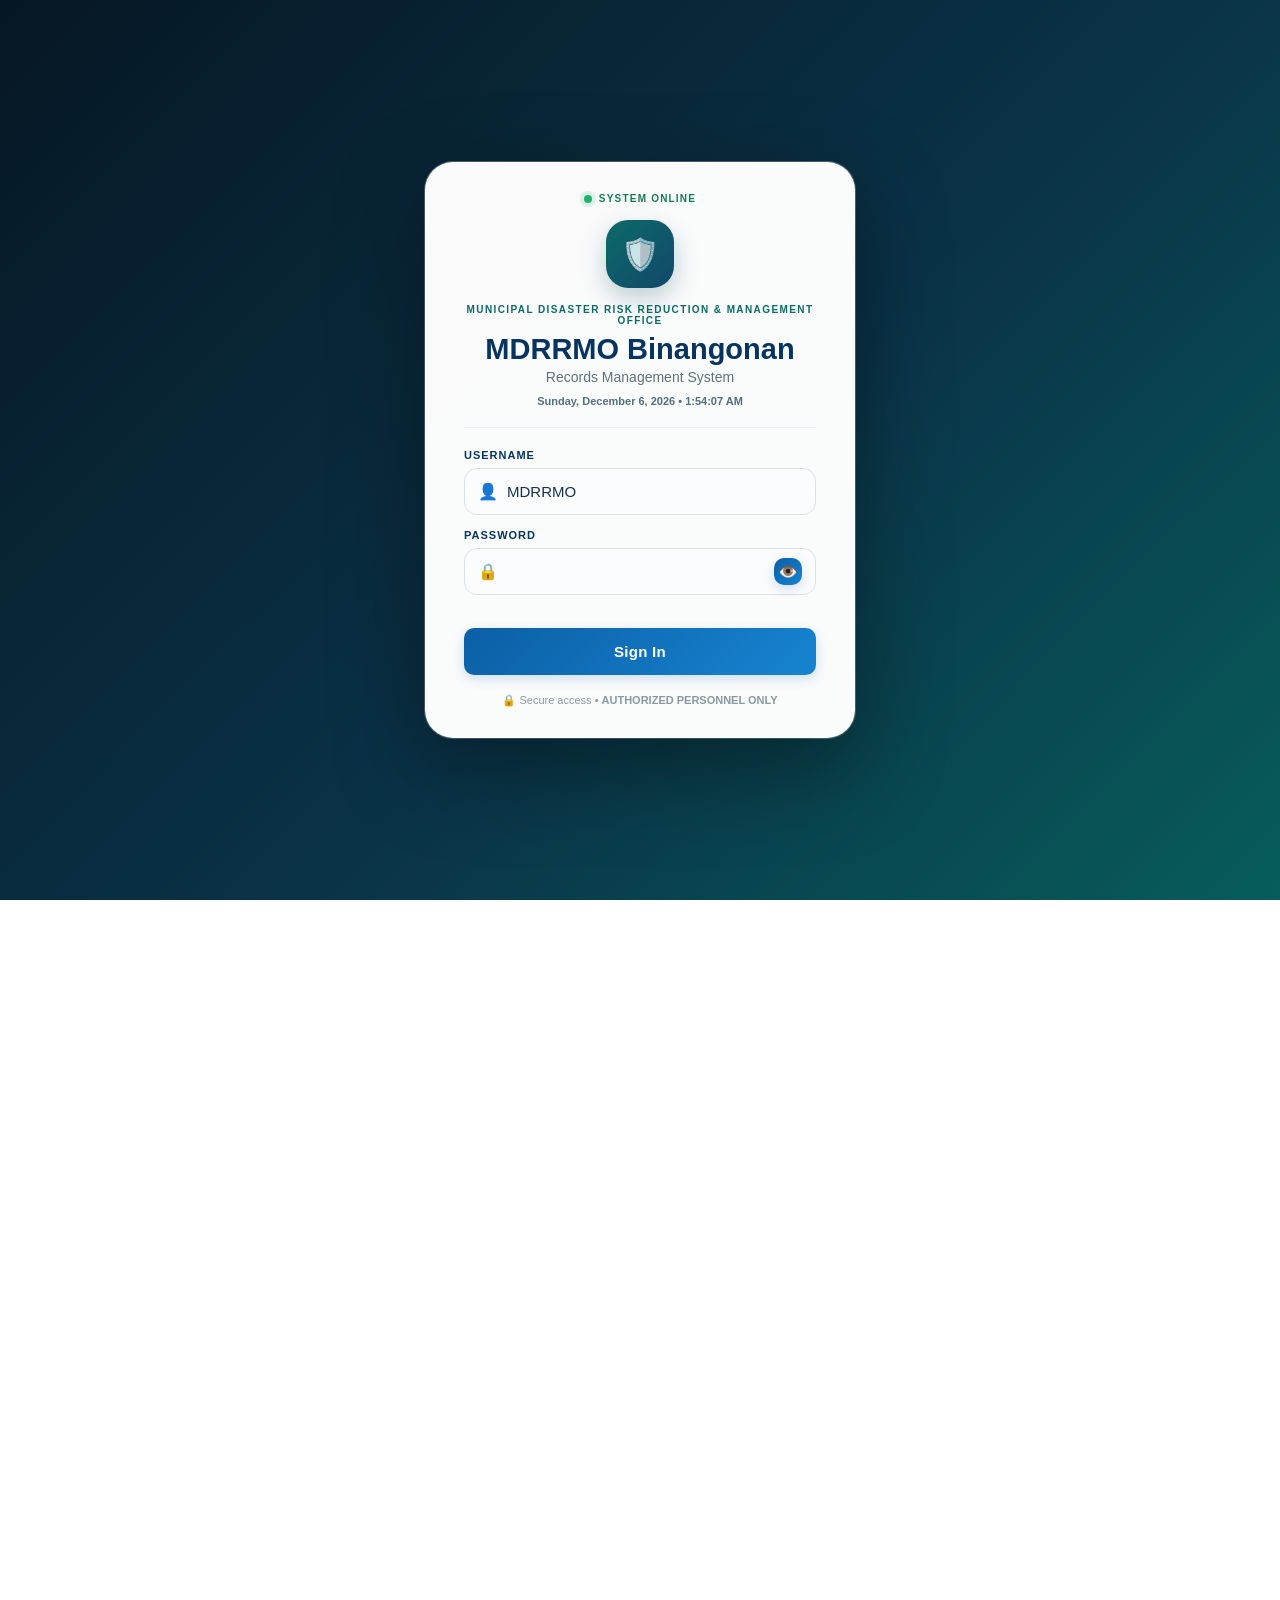
==== commit d4a4b8da: "Update index.html" ====
--- a/index.html
+++ b/index.html
@@ -3873,7 +3873,7 @@
         const personCell = viewer
             ? `<span class="privacy-protected-label">${MDRRMO_PROTECTED_TEXT}</span>`
             : escapeHTML(record.persons || "-").replace(/\n/g, "<br>");
-        const ageCell = (record.type === "accident" && record.age !== undefined && record.age !== "" ? escapeHTML(record.age) : "-");
+        const ageCell = (record.age !== undefined && record.age !== null && record.age !== "" ? escapeHTML(record.age) : "-");
         const actions = viewer
             ? `<button class="btn btn-info btn-small mdrrmo-view-btn" onclick="viewRecord('${record.id}')" title="View record">View</button>`
             : `<button class="btn btn-info btn-small mdrrmo-view-btn" onclick="viewRecord('${record.id}')" title="View record">View</button>
@@ -5830,7 +5830,7 @@
     html += field('Incident / Category',record.category);
     html += field('Location',record.location);
     html += field('Person(s) Involved / Assisted',protectedPersons(record.persons),true);
-    html += field('Age',record.type==='accident' && record.age!==undefined && record.age!==''?record.age:'—');
+    html += field('Age',record.age!==undefined && record.age!==null && record.age!==''?record.age:'—');
     html += field('Status',record.status);
     html += field('Responders',record.responders,true);
     if(record.type==='conduction'){
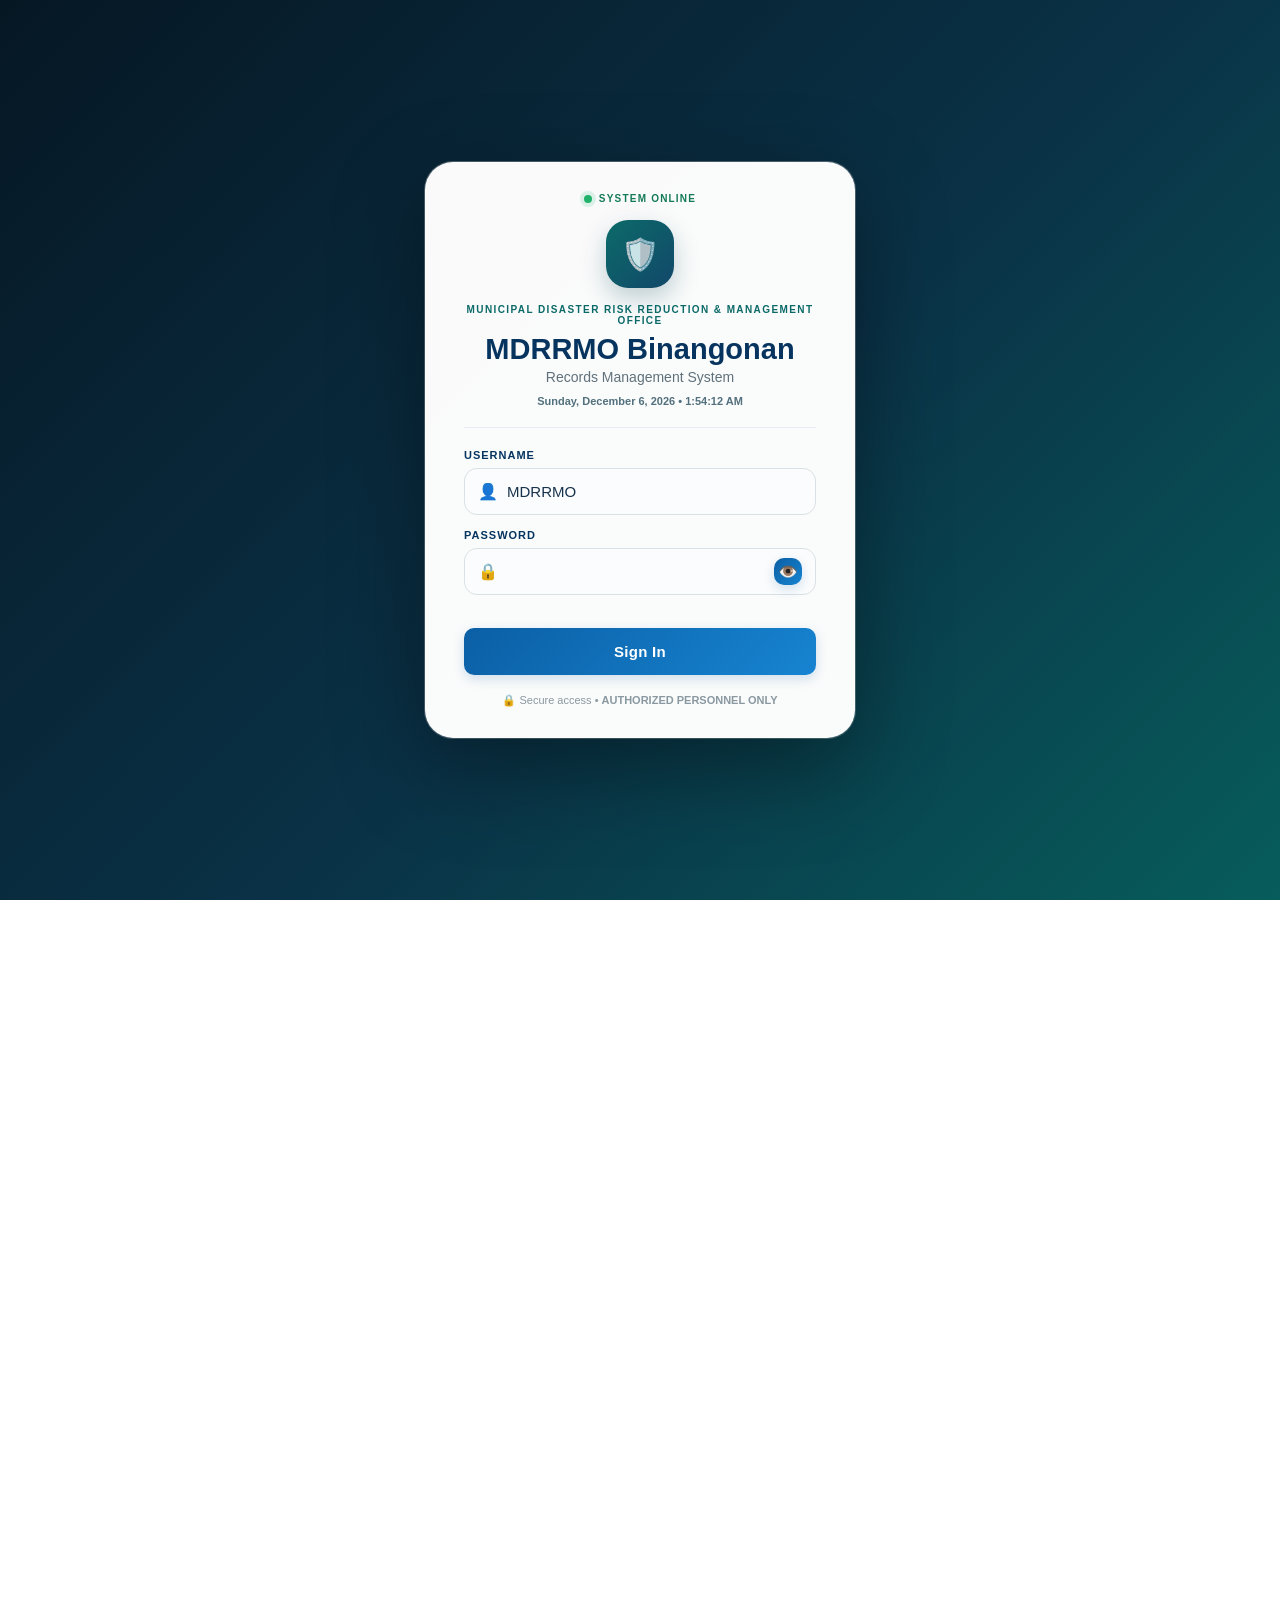
==== commit 313df8ee: "Update index.html" ====
--- a/index.html
+++ b/index.html
@@ -4498,6 +4498,11 @@
 }
 
 function mdrrmoExcelBuildRecord(row,type){
+    // The record type selected in the Import Excel dialog is authoritative.
+    // Excel's display label (e.g. "Conduction") must never override it.
+    type = String(type || 'accident').trim().toLowerCase();
+    const allowedTypes=['accident','conduction','training','cutting_trees','fire_incident','clearing_operation'];
+    if(!allowedTypes.includes(type)) type='accident';
     const date=excelDateToISO(mdrrmoExcelPick(row,['Date','date','Incident Date','Record Date']));
     const time=mdrrmoExcelPick(row,['Time','time','Incident Time','Record Time']);
     const persons=mdrrmoExcelPick(row,['Persons','persons','Person(s) Involved / Assisted','Name','name']);
@@ -4541,7 +4546,7 @@
     const valid=data.length-invalid-duplicate;
     const rows=data.slice(0,20).map(x=>`<tr class="${x.errors.length||x.duplicate?'invalid':''}">
         <td>${x.rowNumber}</td><td>${escapeHTML(x.record.date||'-')}</td><td>${escapeHTML(x.record.time||'-')}</td>
-        <td>${escapeHTML(x.record.persons||'-')}</td><td>${escapeHTML(x.record.barangay||'-')}</td>
+        <td>${escapeHTML(x.record.persons||'-')}</td><td>${escapeHTML(x.record.age ?? '-')}</td><td>${escapeHTML(x.record.barangay||'-')}</td>
         <td>${escapeHTML(x.record.category||'-')}</td><td>${escapeHTML(x.errors.length?x.errors.join(', '):(x.duplicate?'Duplicate':'Ready'))}</td>
     </tr>`).join('');
     mdrrmoImportModalShow(`<div class="mdrrmo-import-head"><h3>📋 Review Excel Import</h3><p>Preview and validate before anything is saved</p></div>
@@ -4553,7 +4558,7 @@
         </div>
         ${invalid?`<div class="mdrrmo-excel-error">⚠️ <b>${invalid} row${invalid===1?'':'s'} need attention.</b> Invalid rows will not be imported.</div>`:''}
         ${duplicate?`<div class="mdrrmo-excel-warning" style="margin-top:9px">↻ <b>${duplicate} duplicate${duplicate===1?'':'s'} detected.</b> Existing records and duplicates within this file will be skipped.</div>`:''}
-        <div class="mdrrmo-excel-preview-table-wrap"><table class="mdrrmo-excel-preview-table"><thead><tr><th>Row</th><th>Date</th><th>Time</th><th>Person</th><th>Barangay</th><th>Incident</th><th>Result</th></tr></thead><tbody>${rows}</tbody></table></div>
+        <div class="mdrrmo-excel-preview-table-wrap"><table class="mdrrmo-excel-preview-table"><thead><tr><th>Row</th><th>Date</th><th>Time</th><th>Person</th><th>Age</th><th>Barangay</th><th>Incident</th><th>Result</th></tr></thead><tbody>${rows}</tbody></table></div>
         ${data.length>20?`<p style="font-size:.8rem;color:#71879a;margin:9px 0 0">Showing first 20 of ${data.length} rows. Validation applies to all rows.</p>`:''}
       </div>
       <div class="mdrrmo-import-actions"><button class="mdrrmo-cancel" id="mdrrmoExcelPreviewCancel">Cancel</button><button class="mdrrmo-primary" id="mdrrmoExcelPreviewConfirm" ${valid?'':'disabled'}>Import ${valid} Record${valid===1?'':'s'}</button></div>`);
@@ -4573,7 +4578,11 @@
   const workbook=XLSX.read(await file.arrayBuffer(),{type:'array',cellDates:false});
   const ws=workbook.Sheets[workbook.SheetNames[0]]; const rows=XLSX.utils.sheet_to_json(ws,{defval:'',raw:true});
   if(!rows.length) throw new Error('The Excel file does not contain any records.');
-  const mode=document.getElementById('excelImportMode').value, type=document.getElementById('excelRecordType').value;
+  const mode=document.getElementById('excelImportMode').value;
+  // Always use the user's selected import type. This prevents an exported
+  // Excel label such as "Conduction" from being misread as Accident.
+  const selectedType=String(document.getElementById('excelRecordType').value || 'accident').trim().toLowerCase();
+  const type=['accident','conduction','training','cutting_trees','fire_incident','clearing_operation'].includes(selectedType) ? selectedType : 'accident';
   const month=Number(document.getElementById('excelImportMonth').value), year=Number(document.getElementById('excelImportYear').value);
   let from=document.getElementById('excelImportFrom').value, to=document.getElementById('excelImportTo').value;
   if(mode==='range' && (!from||!to)) throw new Error('Please select both From and To dates.');
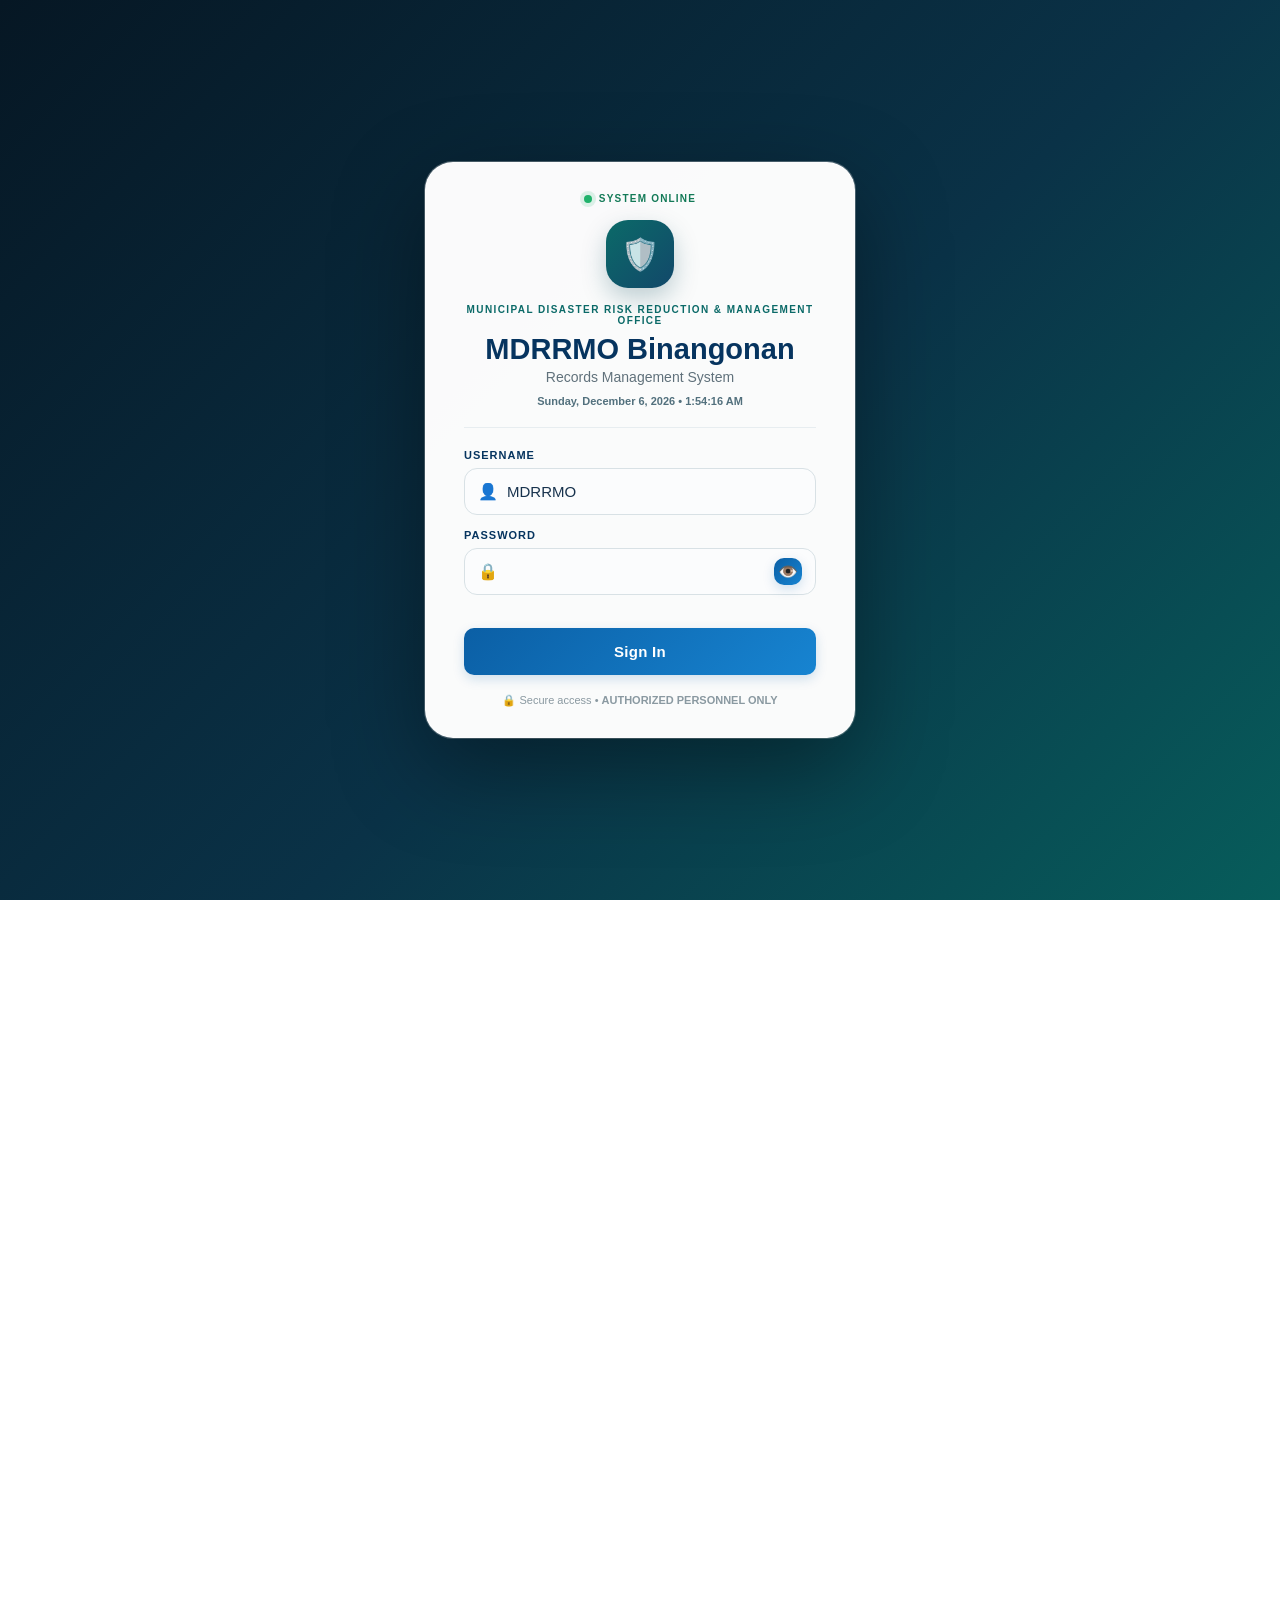
==== commit 27d89747: "Update index.html" ====
--- a/index.html
+++ b/index.html
@@ -4511,8 +4511,9 @@
     // Keep the actual custom incident/category value; it will reopen under Other (Please Specify).
     const category=mdrrmoImportedCustomValue(row,['Category','category','Incident / Purpose','Purpose'],['Other Category','Other Incident','Other Incident / Purpose','Category (Please Specify)','Incident (Please Specify)']);
     const location=mdrrmoExcelPick(row,['Location','location','Location / Destination','Destination']);
-    const ageRaw=mdrrmoExcelPick(row,['Age','age']);
-    const age=type==='conduction' && ageRaw!=='' ? Number(ageRaw) : 0;
+    const ageRaw=mdrrmoExcelPick(row,['Age','age','AGE']);
+    const ageNumber=(typeof ageRaw==='number') ? ageRaw : Number(String(ageRaw).replace(/[^0-9.-]/g,''));
+    const age=type==='conduction' && String(ageRaw).trim()!=='' ? ageNumber : 0;
     const id=mdrrmoExcelPick(row,['ID','Id','id'])||generateID();
     return {
         id,type,date,time,barangay,category,location,
@@ -4581,8 +4582,20 @@
   const mode=document.getElementById('excelImportMode').value;
   // Always use the user's selected import type. This prevents an exported
   // Excel label such as "Conduction" from being misread as Accident.
-  const selectedType=String(document.getElementById('excelRecordType').value || 'accident').trim().toLowerCase();
-  const type=['accident','conduction','training','cutting_trees','fire_incident','clearing_operation'].includes(selectedType) ? selectedType : 'accident';
+  const typeSelect=document.getElementById('excelRecordType');
+  const selectedValue=String(typeSelect?.value || '').trim().toLowerCase();
+  const selectedLabel=String(typeSelect?.options?.[typeSelect.selectedIndex]?.text || '').trim().toLowerCase();
+  // Respect the user's selected type. Some browsers/older cached versions can
+  // expose the option text differently, so also recognize the visible label.
+  let type=selectedValue;
+  if (selectedLabel.includes('conduction')) type='conduction';
+  else if (selectedLabel.includes('accident')) type='accident';
+  const allowedImportTypes=['accident','conduction','training','cutting_trees','fire_incident','clearing_operation'];
+  if(!allowedImportTypes.includes(type)){
+      // As a final compatibility fallback, use the Excel Record Type column.
+      const excelType=String(mdrrmoExcelPick(rows[0],['Record Type','record type','recordType','Type','type'])||'').trim().toLowerCase();
+      type=excelType.includes('conduction')?'conduction':(excelType.includes('training')?'training':(excelType.includes('cutting')?'cutting_trees':(excelType.includes('fire')?'fire_incident':(excelType.includes('clearing')?'clearing_operation':'accident'))));
+  }
   const month=Number(document.getElementById('excelImportMonth').value), year=Number(document.getElementById('excelImportYear').value);
   let from=document.getElementById('excelImportFrom').value, to=document.getElementById('excelImportTo').value;
   if(mode==='range' && (!from||!to)) throw new Error('Please select both From and To dates.');
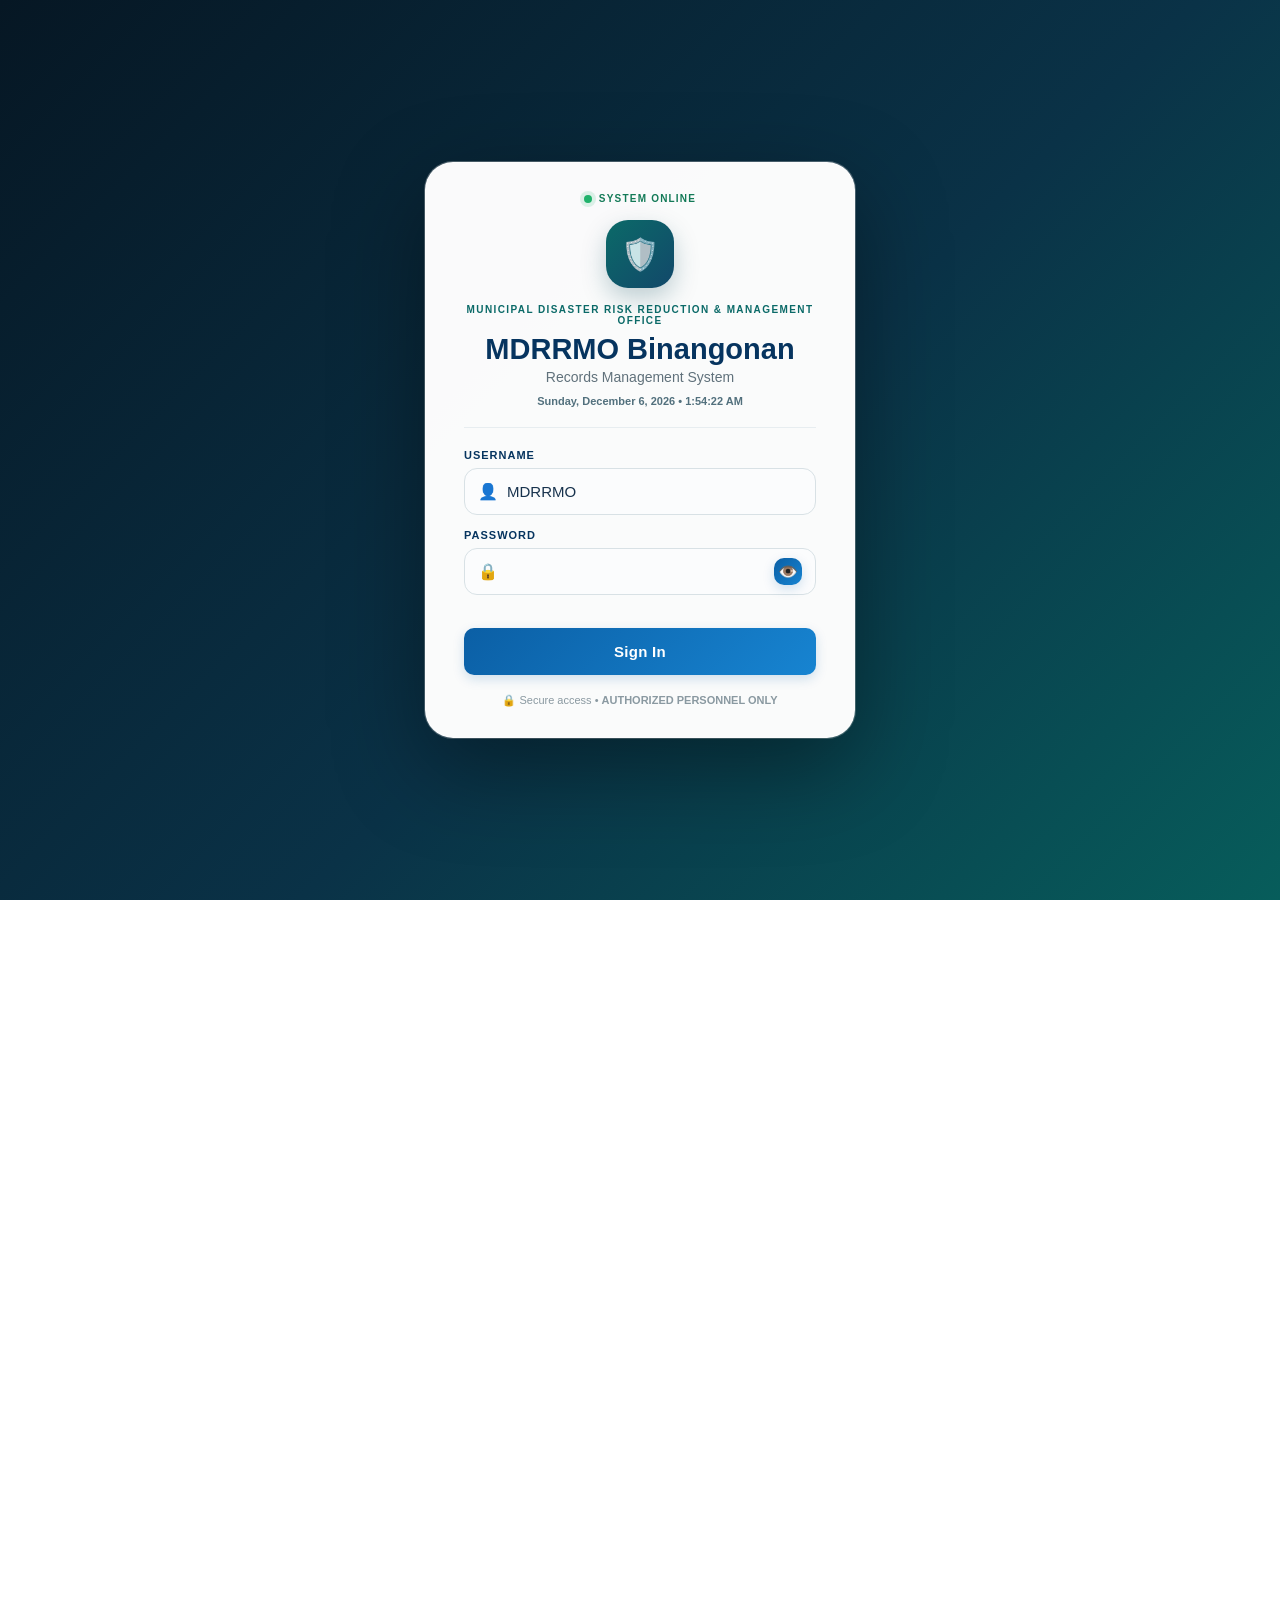
==== commit d20c7caa: "Update index.html" ====
--- a/index.html
+++ b/index.html
@@ -3063,7 +3063,8 @@
             locationLabel: "Accident Location *",
             categoryPlaceholder: "Example: Vehicular Accident",
             locationPlaceholder: "Enter accident location",
-            showRescued: true
+            showRescued: true,
+            showAge: true
         },
         conduction: {
             title: "Add Ambulance Conduction",
@@ -3168,7 +3169,7 @@
         return;
     }
     const ageEl = document.getElementById("age");
-    if (type === "conduction" && ageEl && ageEl.value !== "") {
+    if ((type === "accident" || type === "conduction") && ageEl && ageEl.value !== "") {
         const age = Number(ageEl.value);
         if (!Number.isInteger(age) || age < 0 || age > 130) {
             await mdrrmoActionConfirm({title:"Invalid age",message:"Please enter a valid age from 0 to 130.",icon:"👤",confirmText:"OK",singleButton:true});
@@ -3196,7 +3197,7 @@
         status: document.getElementById("status").value,
         responders: document.getElementById("responders").value.trim(),
         persons: document.getElementById("persons").value.trim(),
-        age: type === "conduction" && ageEl && ageEl.value !== "" ? Number(ageEl.value) : 0,
+        age: (type === "accident" || type === "conduction") && ageEl && ageEl.value !== "" ? Number(ageEl.value) : 0,
         remarks: document.getElementById("remarks").value.trim(),
         updatedAt: new Date().toISOString()
     };
@@ -3336,7 +3337,7 @@
         record.persons || "";
 
     const ageEl = document.getElementById("age");
-    if (ageEl) ageEl.value = record.type === "conduction" ? (record.age ?? "") : "";
+    if (ageEl) ageEl.value = (record.type === "accident" || record.type === "conduction") ? (record.age ?? "") : "";
 
 
     document
@@ -4513,7 +4514,7 @@
     const location=mdrrmoExcelPick(row,['Location','location','Location / Destination','Destination']);
     const ageRaw=mdrrmoExcelPick(row,['Age','age','AGE']);
     const ageNumber=(typeof ageRaw==='number') ? ageRaw : Number(String(ageRaw).replace(/[^0-9.-]/g,''));
-    const age=type==='conduction' && String(ageRaw).trim()!=='' ? ageNumber : 0;
+    const age=(type==='accident' || type==='conduction') && String(ageRaw).trim()!=='' ? ageNumber : 0;
     const id=mdrrmoExcelPick(row,['ID','Id','id'])||generateID();
     return {
         id,type,date,time,barangay,category,location,
@@ -4535,7 +4536,7 @@
     if(!record.barangay) errors.push('Missing barangay');
     if(!record.category) errors.push('Missing incident/category');
     if(!record.location) errors.push('Missing location');
-    if(record.type==='conduction' && (Number.isNaN(record.age) || record.age<0 || record.age>130)) errors.push('Invalid age');
+    if((record.type==='accident' || record.type==='conduction') && (Number.isNaN(record.age) || record.age<0 || record.age>130)) errors.push('Invalid age');
     return errors;
 }
 
@@ -4766,7 +4767,7 @@
             get(r, ['time', 'incidentTime', 'recordTime']),
             get(r, ['type', 'recordType', 'incidentType']),
             get(r, ['personsInvolved', 'persons', 'personName', 'name', 'assistedPersons']),
-            r.type === 'conduction' ? get(r, ['age']) : '',
+            (r.type === 'accident' || r.type === 'conduction') ? get(r, ['age']) : '',
             get(r, ['barangay']),
             get(r, ['category', 'purpose', 'categoryPurpose', 'otherSpecify']),
             get(r, ['location', 'destination']),
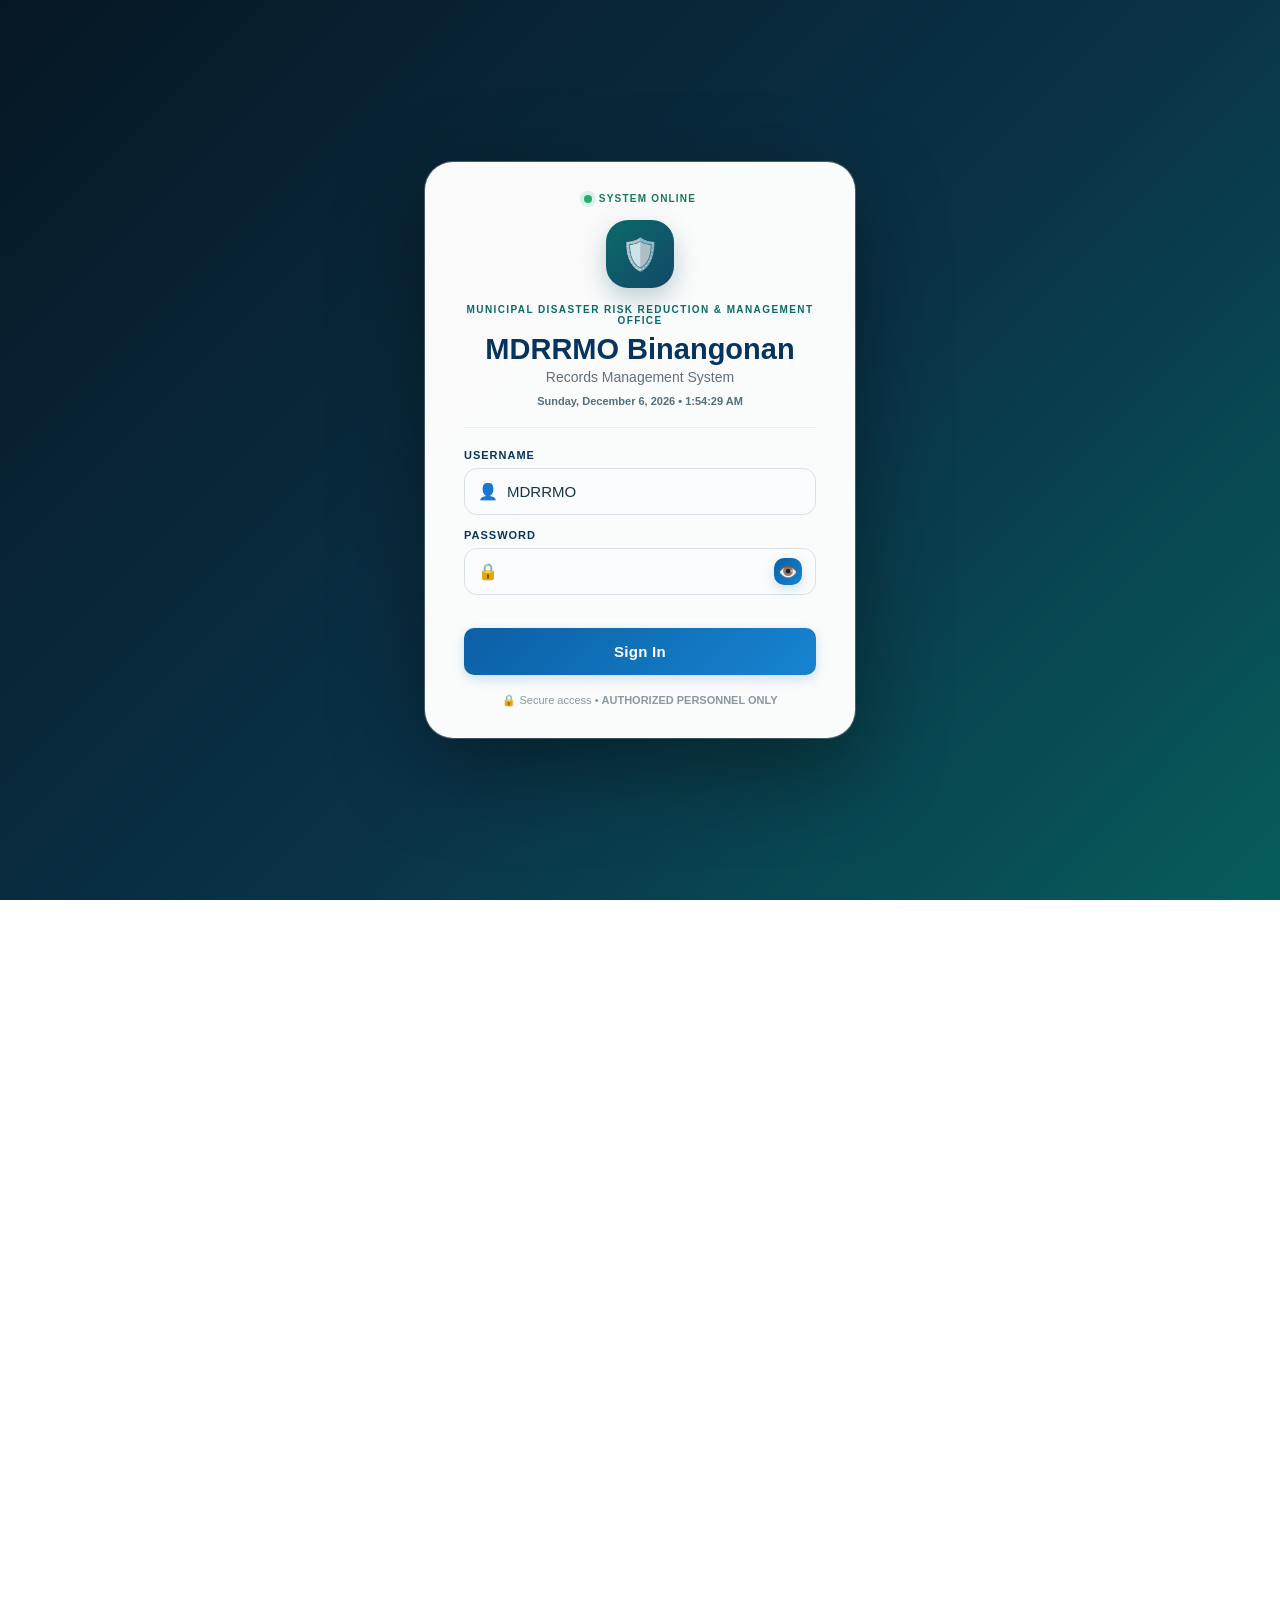
==== commit 1a37012a: "Update index.html" ====
--- a/index.html
+++ b/index.html
@@ -2195,6 +2195,7 @@
     <h3 style="margin-bottom:16px;">📥 Import Excel Records</h3>
     <label style="display:block;margin-bottom:6px;font-weight:700;">Record Type</label>
     <select id="excelRecordType" style="width:100%;padding:10px;margin-bottom:14px;">
+      <option value="all">All Record Types (Use Excel Record Type)</option>
       <option value="accident">Accident</option><option value="conduction">Ambulance Conduction</option><option value="training">Training</option><option value="cutting_trees">Cutting Trees</option><option value="fire_incident">Fire Incident Responded</option><option value="clearing_operation">Clearing Operation</option>
     </select>
     <label style="display:block;margin-bottom:6px;font-weight:700;">Import Filter</label>
@@ -4498,10 +4499,21 @@
     return value;
 }
 
+function mdrrmoNormalizeImportType(value){
+    const raw=String(value||'').trim().toLowerCase().replace(/[\s\-]+/g,'_');
+    if(!raw) return '';
+    if(raw==='accident'||raw.includes('accident')) return 'accident';
+    if(raw==='conduction'||raw.includes('conduction')||raw.includes('ambulance')) return 'conduction';
+    if(raw==='training'||raw.includes('training')) return 'training';
+    if(raw==='cutting_trees'||(raw.includes('cutting')&&raw.includes('tree'))) return 'cutting_trees';
+    if(raw==='fire_incident'||raw.includes('fire')) return 'fire_incident';
+    if(raw==='clearing_operation'||raw.includes('clearing')) return 'clearing_operation';
+    return '';
+}
 function mdrrmoExcelBuildRecord(row,type){
-    // The record type selected in the Import Excel dialog is authoritative.
-    // Excel's display label (e.g. "Conduction") must never override it.
-    type = String(type || 'accident').trim().toLowerCase();
+    // For "All Record Types", preserve the Record Type stored in each Excel row.
+    // For a specific type, the user's selected type remains authoritative.
+    type=mdrrmoNormalizeImportType(type)||'accident';
     const allowedTypes=['accident','conduction','training','cutting_trees','fire_incident','clearing_operation'];
     if(!allowedTypes.includes(type)) type='accident';
     const date=excelDateToISO(mdrrmoExcelPick(row,['Date','date','Incident Date','Record Date']));
@@ -4581,21 +4593,17 @@
   const ws=workbook.Sheets[workbook.SheetNames[0]]; const rows=XLSX.utils.sheet_to_json(ws,{defval:'',raw:true});
   if(!rows.length) throw new Error('The Excel file does not contain any records.');
   const mode=document.getElementById('excelImportMode').value;
-  // Always use the user's selected import type. This prevents an exported
-  // Excel label such as "Conduction" from being misread as Accident.
+  // Specific Record Type forces every imported row to that type.
+  // "All Record Types" reads the Record Type/Type column from each Excel row.
   const typeSelect=document.getElementById('excelRecordType');
-  const selectedValue=String(typeSelect?.value || '').trim().toLowerCase();
-  const selectedLabel=String(typeSelect?.options?.[typeSelect.selectedIndex]?.text || '').trim().toLowerCase();
-  // Respect the user's selected type. Some browsers/older cached versions can
-  // expose the option text differently, so also recognize the visible label.
-  let type=selectedValue;
-  if (selectedLabel.includes('conduction')) type='conduction';
-  else if (selectedLabel.includes('accident')) type='accident';
+  const selectedType=mdrrmoNormalizeImportType(typeSelect?.value);
+  const importAllTypes=String(typeSelect?.value||'all').trim().toLowerCase()==='all';
   const allowedImportTypes=['accident','conduction','training','cutting_trees','fire_incident','clearing_operation'];
-  if(!allowedImportTypes.includes(type)){
-      // As a final compatibility fallback, use the Excel Record Type column.
-      const excelType=String(mdrrmoExcelPick(rows[0],['Record Type','record type','recordType','Type','type'])||'').trim().toLowerCase();
-      type=excelType.includes('conduction')?'conduction':(excelType.includes('training')?'training':(excelType.includes('cutting')?'cutting_trees':(excelType.includes('fire')?'fire_incident':(excelType.includes('clearing')?'clearing_operation':'accident'))));
+  function getRowImportType(row){
+      if(!importAllTypes) return selectedType||'accident';
+      const excelType=mdrrmoExcelPick(row,['Record Type','record type','RecordType','recordType','Type','type','Incident Type','IncidentType']);
+      const normalized=mdrrmoNormalizeImportType(excelType);
+      return normalized||'accident';
   }
   const month=Number(document.getElementById('excelImportMonth').value), year=Number(document.getElementById('excelImportYear').value);
   let from=document.getElementById('excelImportFrom').value, to=document.getElementById('excelImportTo').value;
@@ -4608,7 +4616,7 @@
   const existingKeys=new Set((Array.isArray(records)?records:[]).map(mdrrmoExcelKey));
   const seenIds=new Set(existingIds), seenKeys=new Set(existingKeys);
   const prepared=selected.map((row,i)=>{
-      const record=mdrrmoExcelBuildRecord(row,type);
+      const record=mdrrmoExcelBuildRecord(row,getRowImportType(row));
       const errors=mdrrmoExcelValidate(record,i+2);
       const duplicate=seenIds.has(String(record.id)) || seenKeys.has(mdrrmoExcelKey(record));
       if(!errors.length && !duplicate){seenIds.add(String(record.id));seenKeys.add(mdrrmoExcelKey(record));}
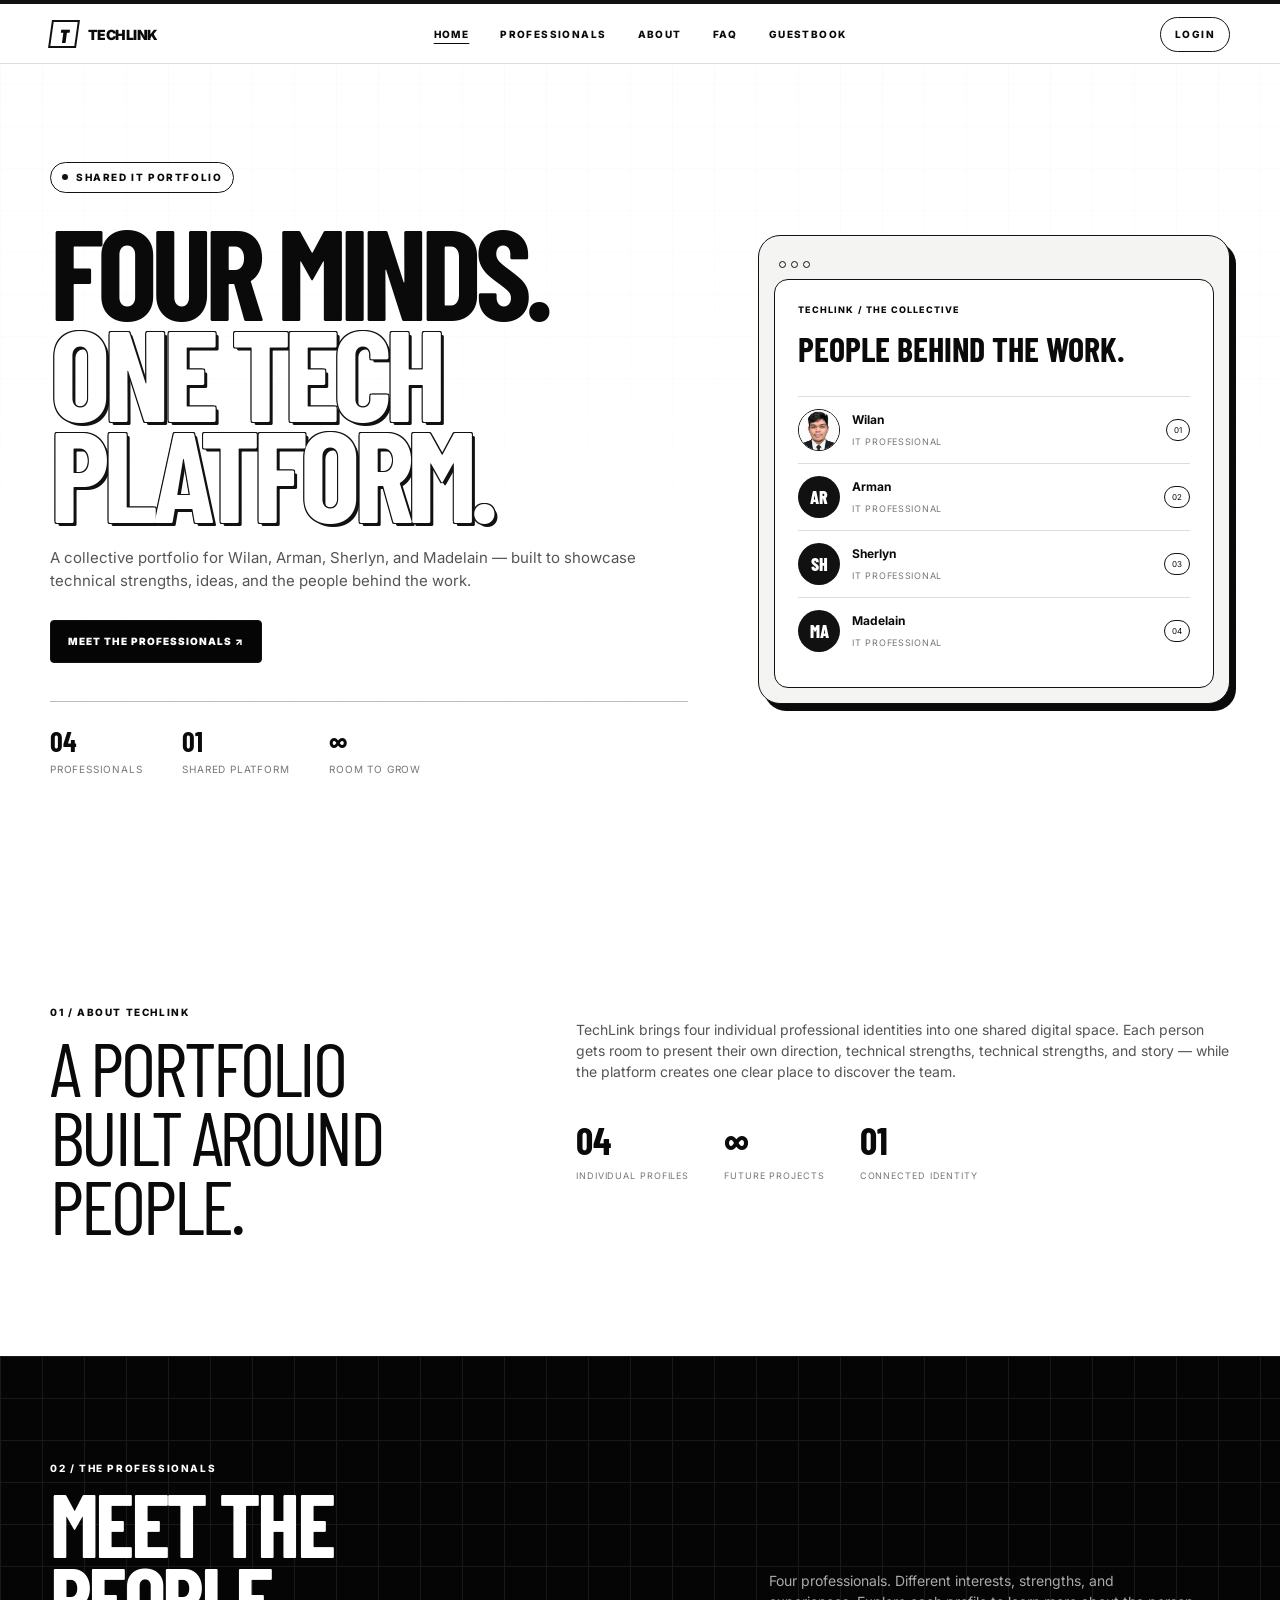
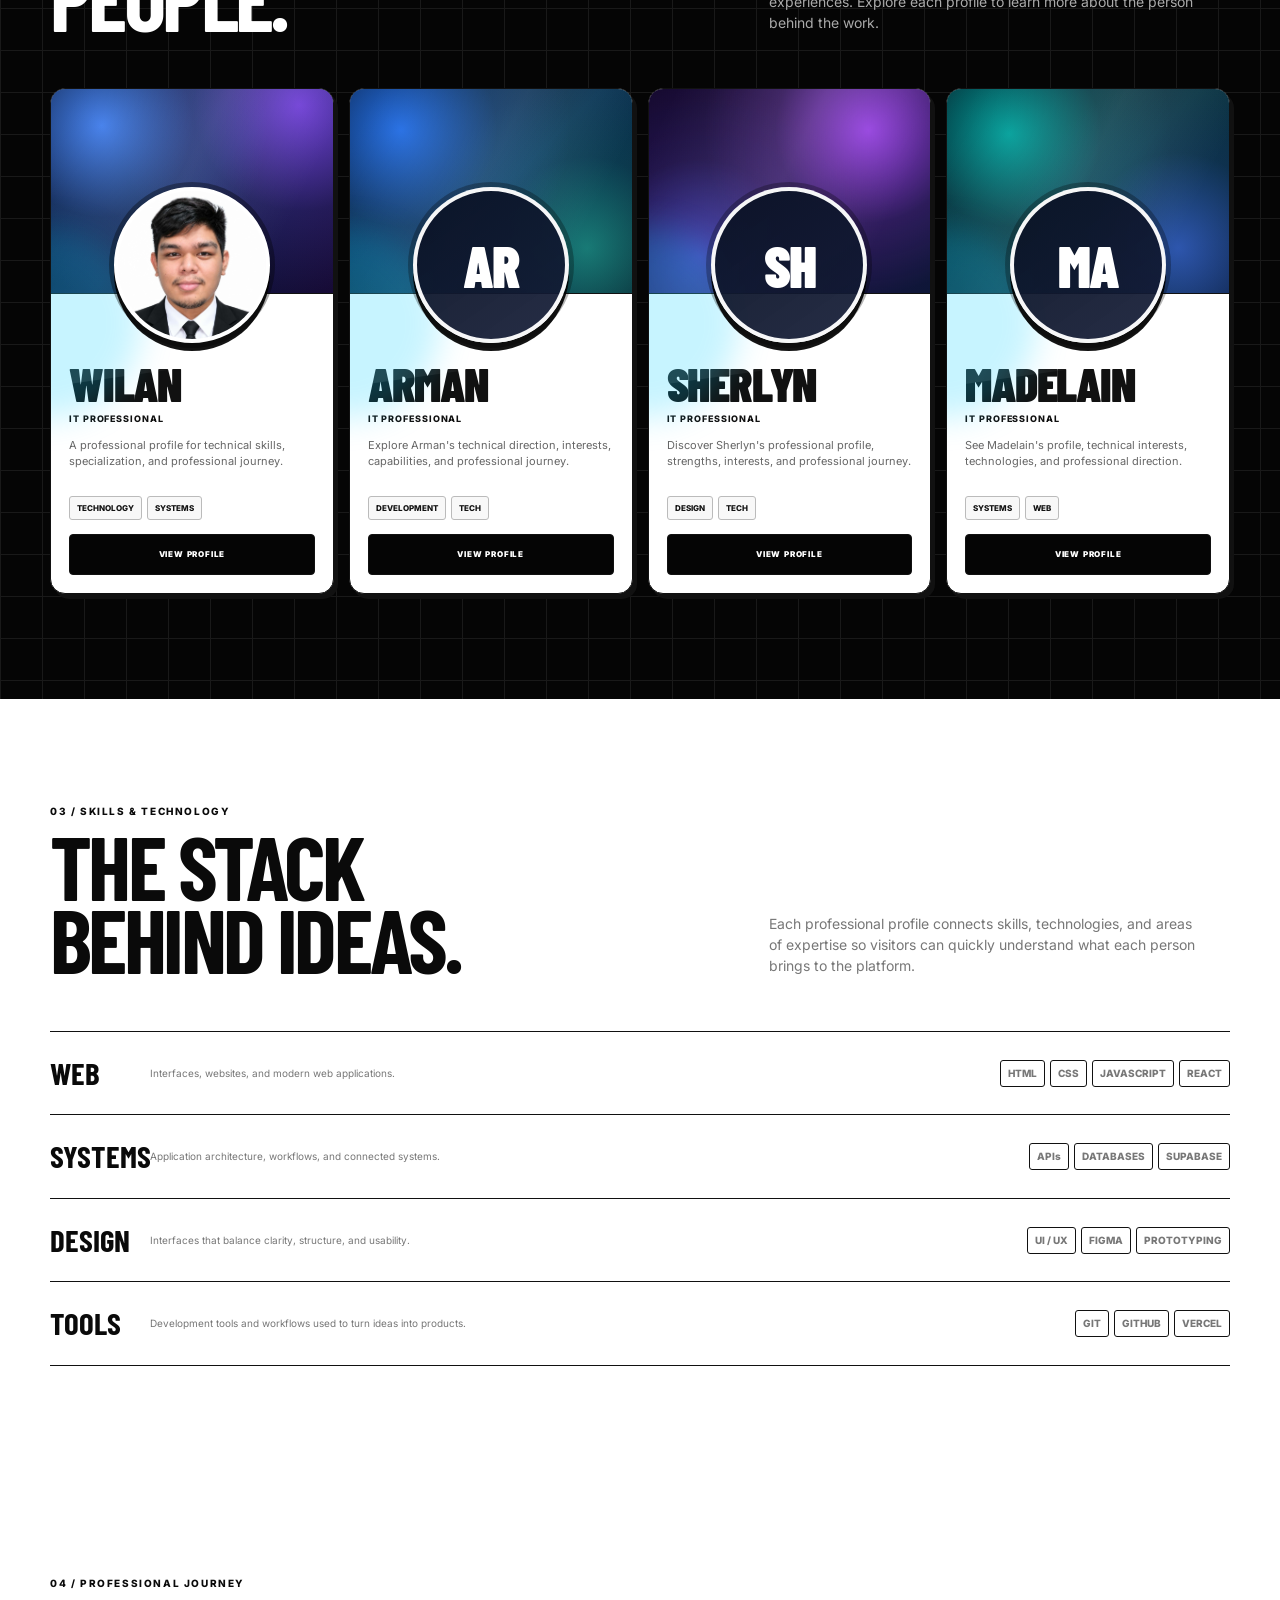
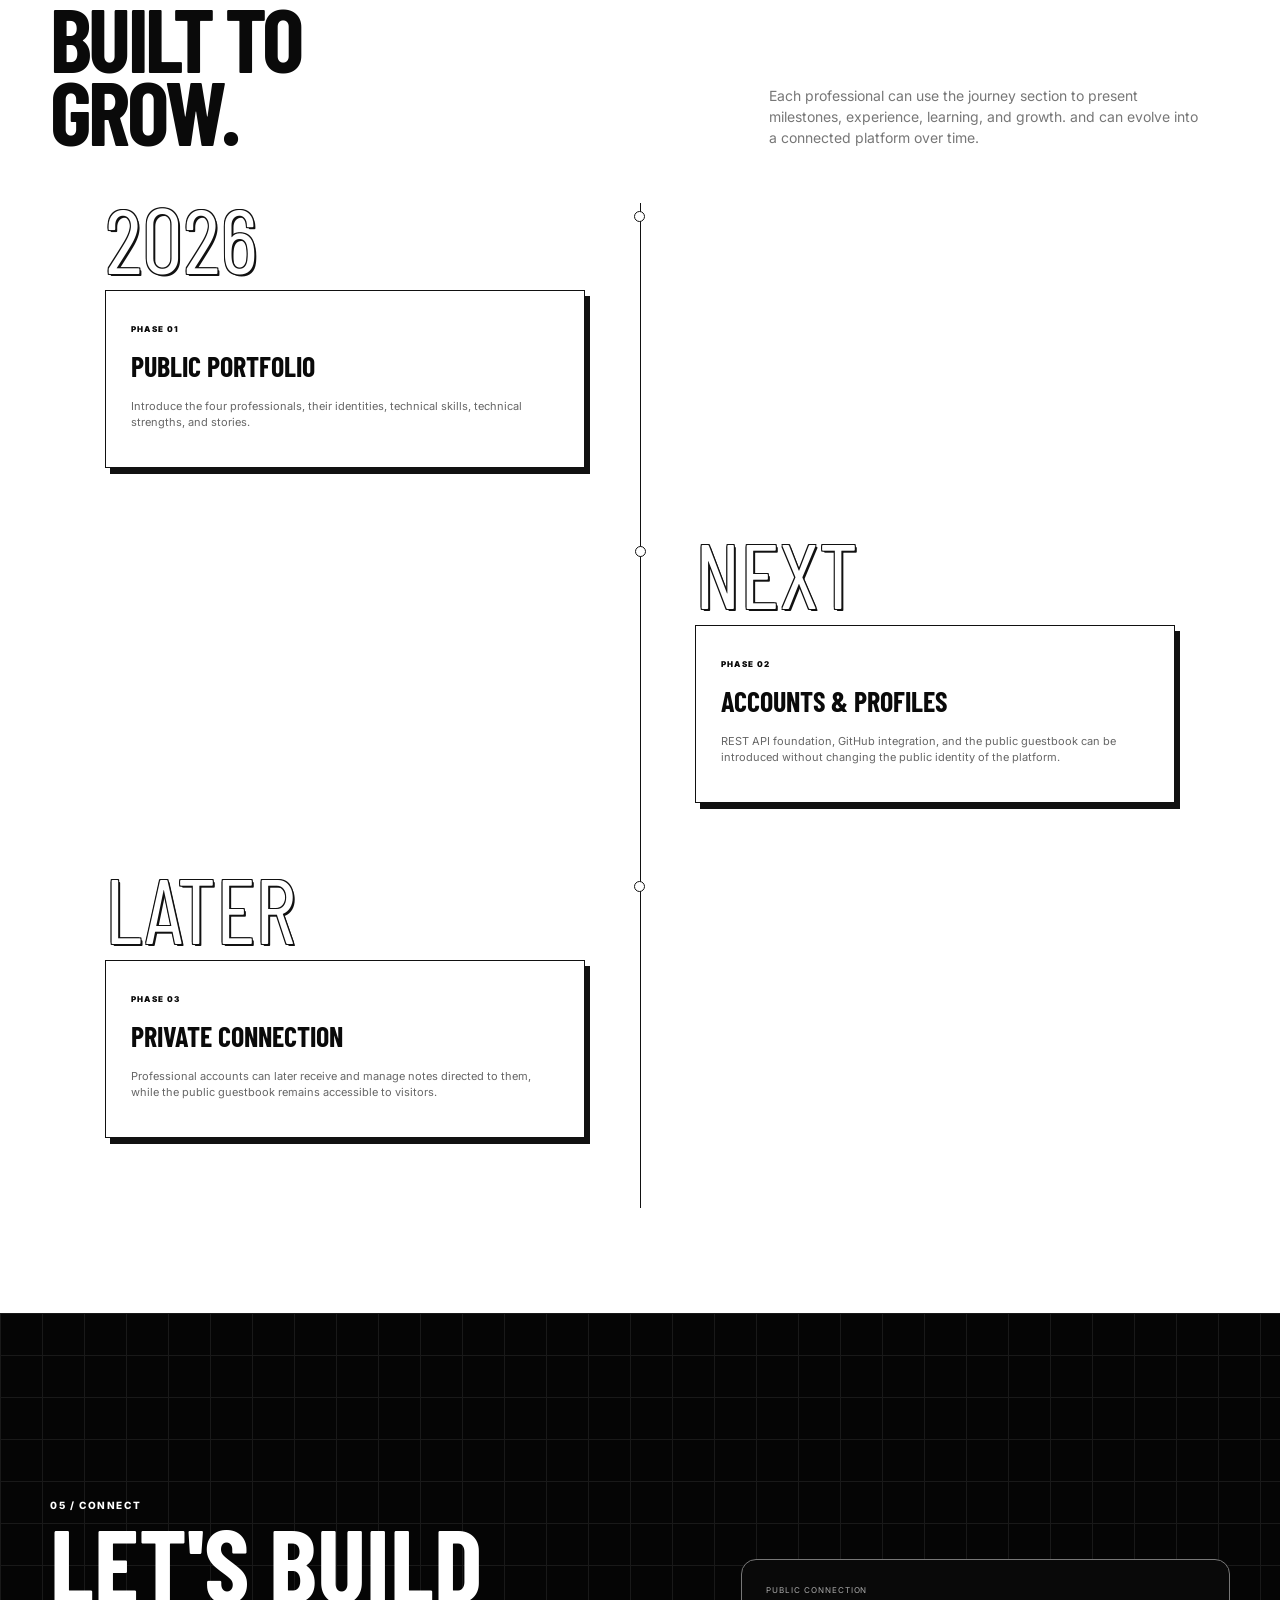
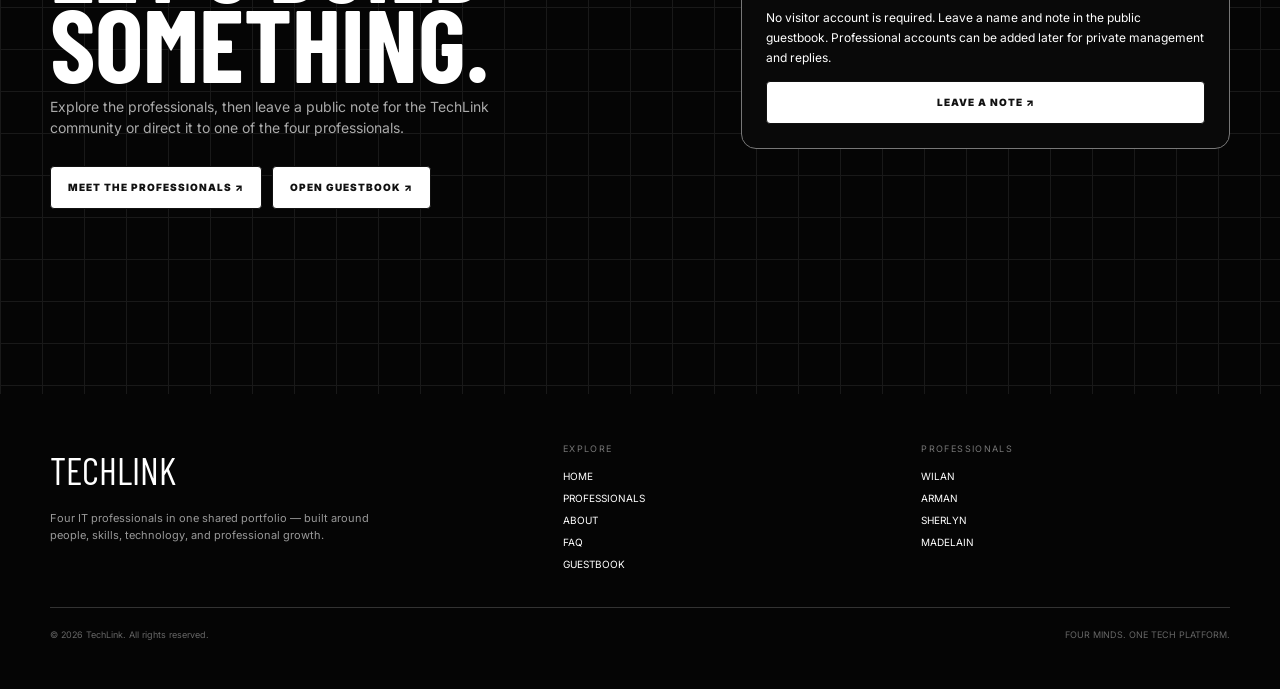
==== commit b620c467: "Add files via upload" ====
--- a/index.html
+++ b/index.html
@@ -1,5978 +1,11 @@
-<!DOCTYPE html>
+<!doctype html><html lang="en"><head><meta charset="utf-8"><meta name="viewport" content="width=device-width,initial-scale=1"><meta name="description" content="TechLink — four IT professionals, one shared technology portfolio."><title>TechLink — Four Minds. One Tech Platform.</title><link rel="stylesheet" href="styles.css"></head><body>
+<header class="nav-wrap"><nav class="container nav"><a class="brand" href="index.html"><span class="brand-mark">T</span>TECHLINK</a><div class="nav-links" id="nav"><a class="active" href="index.html">Home</a><a href="professionals.html">Professionals</a><a href="about.html">About</a><a href="faq.html">FAQ</a><a href="guestbook.html">Guestbook</a></div><div class="nav-right"><a class="login-link" href="login.html">Login</a><button class="menu" id="menu">☰</button></div></nav></header>
+<main>
+<section class="hero"><div class="container hero-grid"><div class="reveal"><div class="eyebrow"><span class="dot"></span> Shared IT portfolio</div><h1>FOUR MINDS.<br><span>ONE TECH<br>PLATFORM.</span></h1><p class="hero-copy">A collective portfolio for Wilan, Arman, Sherlyn, and Madelain — built to showcase technical strengths, ideas, and the people behind the work.</p><div class="actions"><a class="btn btn-black" href="professionals.html">Meet the professionals ↗</a></div><div class="hero-note"><div><strong>04</strong><span>Professionals</span></div><div><strong>01</strong><span>Shared platform</span></div><div><strong>∞</strong><span>Room to grow</span></div></div></div><div class="hero-card reveal delay1"><div class="browser"><i></i><i></i><i></i></div><div class="hero-panel"><div class="panel-label">TechLink / The Collective</div><h3>People behind the work.</h3><div class="person-row"><img class="avatar avatar-photo" src="images/image1.jpg" alt="Wilan"><div><b>Wilan</b><small>IT Professional</small></div><em>01</em></div><div class="person-row"><span class="avatar">AR</span><div><b>Arman</b><small>IT Professional</small></div><em>02</em></div><div class="person-row"><span class="avatar">SH</span><div><b>Sherlyn</b><small>IT Professional</small></div><em>03</em></div><div class="person-row"><span class="avatar">MA</span><div><b>Madelain</b><small>IT Professional</small></div><em>04</em></div></div></div></div></section>
+<section><div class="container intro-grid"><div class="reveal"><div class="kicker">01 / About TechLink</div><div class="large-title">A portfolio built around people.</div></div><div class="reveal delay1"><p class="copy">TechLink brings four individual professional identities into one shared digital space. Each person gets room to present their own direction, technical strengths, technical strengths, and story — while the platform creates one clear place to discover the team.</p><div class="number-line"><div><strong>04</strong><span>Individual profiles</span></div><div><strong>∞</strong><span>Future projects</span></div><div><strong>01</strong><span>Connected identity</span></div></div></div></div></section>
+<section class="black-section"><div class="container"><div class="section-head reveal"><div><div class="kicker">02 / The Professionals</div><h2>Meet the<br>people.</h2></div><p>Four professionals. Different interests, strengths, and experiences. Explore each profile to learn more about the person behind the work.</p></div><div class="team-grid"><article class="team-card reveal"><div class="team-top"><img class="team-photo" src="images/image1.jpg" alt="Wilan"></div><div class="team-body"><h3>Wilan</h3><div class="team-role">IT Professional</div><p>A professional profile for technical skills, specialization, and professional journey.</p><div class="tags"><span class="tag">TECHNOLOGY</span><span class="tag">SYSTEMS</span></div><div class="team-actions"><a class="btn btn-black" href="professional-profile.html?person=wilan">View profile</a></div></div></article><article class="team-card reveal delay1"><div class="team-top"><div class="team-monogram">AR</div></div><div class="team-body"><h3>Arman</h3><div class="team-role">IT Professional</div><p>Explore Arman's technical direction, interests, capabilities, and professional journey.</p><div class="tags"><span class="tag">DEVELOPMENT</span><span class="tag">TECH</span></div><div class="team-actions"><a class="btn btn-black" href="professional-profile.html?person=arman">View profile</a></div></div></article><article class="team-card reveal delay2"><div class="team-top"><div class="team-monogram">SH</div></div><div class="team-body"><h3>Sherlyn</h3><div class="team-role">IT Professional</div><p>Discover Sherlyn's professional profile, strengths, interests, and professional journey.</p><div class="tags"><span class="tag">DESIGN</span><span class="tag">TECH</span></div><div class="team-actions"><a class="btn btn-black" href="professional-profile.html?person=sherlyn">View profile</a></div></div></article><article class="team-card reveal delay3"><div class="team-top"><div class="team-monogram">MA</div></div><div class="team-body"><h3>Madelain</h3><div class="team-role">IT Professional</div><p>See Madelain's profile, technical interests, technologies, and professional direction.</p><div class="tags"><span class="tag">SYSTEMS</span><span class="tag">WEB</span></div><div class="team-actions"><a class="btn btn-black" href="professional-profile.html?person=madelain">View profile</a></div></div></article></div></div></section>
+<section><div class="container"><div class="section-head reveal"><div><div class="kicker">03 / Skills & Technology</div><h2>The stack<br>behind ideas.</h2></div><p>Each professional profile connects skills, technologies, and areas of expertise so visitors can quickly understand what each person brings to the platform.</p></div><div class="tech-list"><div class="tech-row"><b>Web</b><span>Interfaces, websites, and modern web applications.</span><div class="tech-pills"><span class="tag">HTML</span><span class="tag">CSS</span><span class="tag">JAVASCRIPT</span><span class="tag">REACT</span></div></div><div class="tech-row"><b>Systems</b><span>Application architecture, workflows, and connected systems.</span><div class="tech-pills"><span class="tag">APIs</span><span class="tag">DATABASES</span><span class="tag">SUPABASE</span></div></div><div class="tech-row"><b>Design</b><span>Interfaces that balance clarity, structure, and usability.</span><div class="tech-pills"><span class="tag">UI / UX</span><span class="tag">FIGMA</span><span class="tag">PROTOTYPING</span></div></div><div class="tech-row"><b>Tools</b><span>Development tools and workflows used to turn ideas into products.</span><div class="tech-pills"><span class="tag">GIT</span><span class="tag">GITHUB</span><span class="tag">VERCEL</span></div></div></div></div></section>
 
-<html lang="en">
-<head>
-<meta charset="utf-8"/>
-<meta content="width=device-width, initial-scale=1.0" name="viewport"/>
-<title>
-    MDRRMO Binangonan - Accident &amp; Conduction Tracker
-</title>
-<style>
-
-/* ================================
-   RESET
-================================ */
-
-* {
-    box-sizing: border-box;
-    margin: 0;
-    padding: 0;
-}
-
-body {
-    font-family:
-        Arial,
-        Helvetica,
-        sans-serif;
-
-    background: #f3f6fb;
-    color: #1e293b;
-}
-
-
-/* ================================
-   SIDEBAR
-================================ */
-
-.sidebar {
-    position: fixed;
-
-    left: 0;
-    top: 0;
-    bottom: 0;
-
-    width: 260px;
-
-    background:
-        linear-gradient(
-            180deg,
-            #102f63,
-            #174c94
-        );
-
-    color: white;
-
-    padding: 24px 18px;
-
-    z-index: 100;
-}
-
-.logo {
-    display: flex;
-    align-items: center;
-    gap: 12px;
-
-    margin-bottom: 40px;
-}
-
-.logo-icon {
-    width: 48px;
-    height: 48px;
-
-    border-radius: 14px;
-
-    display: flex;
-    align-items: center;
-    justify-content: center;
-
-    background:
-        rgba(255,255,255,.15);
-
-    font-size: 24px;
-}
-
-.logo h2 {
-    font-size: 17px;
-}
-
-.logo p {
-    font-size: 11px;
-    opacity: .7;
-    margin-top: 3px;
-}
-
-.nav-title {
-    font-size: 10px;
-    letter-spacing: 1px;
-    opacity: .55;
-
-    margin:
-        20px
-        10px
-        10px;
-}
-
-.nav-item {
-    width: 100%;
-
-    border: none;
-    background: transparent;
-
-    color: rgba(255,255,255,.8);
-
-    padding: 13px 14px;
-
-    border-radius: 10px;
-
-    text-align: left;
-
-    cursor: pointer;
-
-    font-size: 14px;
-
-    margin-bottom: 5px;
-
-    transition: .2s;
-}
-
-.nav-item:hover,
-.nav-item.active {
-    background:
-        rgba(255,255,255,.14);
-
-    color: white;
-}
-
-
-/* ================================
-   MAIN
-================================ */
-
-.main {
-    margin-left: 260px;
-    min-height: 100vh;
-}
-
-
-/* ================================
-   TOP HEADER
-================================ */
-
-.topbar {
-    background: white;
-
-    padding:
-        20px
-        32px;
-
-    display: flex;
-    justify-content: space-between;
-    align-items: center;
-
-    border-bottom:
-        1px solid #e7edf5;
-}
-
-.page-title h1 {
-    font-size: 24px;
-    color: #173d79;
-}
-
-.page-title p {
-    font-size: 13px;
-    color: #64748b;
-
-    margin-top: 4px;
-}
-
-.date-display {
-    font-size: 13px;
-    color: #64748b;
-}
-
-
-/* ================================
-   CONTENT
-================================ */
-
-.content {
-    padding: 28px 32px 50px;
-}
-
-
-/* ================================
-   HERO
-================================ */
-
-.hero {
-    position: relative;
-
-    overflow: hidden;
-
-    border-radius: 20px;
-
-    padding: 28px;
-
-    color: white;
-
-    margin-bottom: 24px;
-
-    background:
-        linear-gradient(
-            135deg,
-            #143d7d,
-            #1d66b5,
-            #2e9cc6
-        );
-
-    box-shadow:
-        0 10px 30px
-        rgba(25,79,150,.15);
-}
-
-.hero::after {
-    content: "";
-
-    position: absolute;
-
-    width: 220px;
-    height: 220px;
-
-    border-radius: 50%;
-
-    border:
-        35px solid
-        rgba(255,255,255,.06);
-
-    right: -50px;
-    bottom: -110px;
-}
-
-.hero small {
-    text-transform: uppercase;
-
-    font-size: 10px;
-
-    letter-spacing: 1px;
-
-    opacity: .75;
-}
-
-.hero h2 {
-    margin-top: 8px;
-    font-size: 28px;
-}
-
-.hero p {
-    margin-top: 8px;
-
-    font-size: 13px;
-
-    opacity: .8;
-}
-
-
-/* ================================
-   DASHBOARD CARDS
-================================ */
-
-.cards {
-    display: grid;
-
-    grid-template-columns:
-        repeat(2, minmax(0, 1fr));
-
-    gap: 20px;
-
-    margin-bottom: 20px;
-}
-
-.card {
-    position: relative;
-
-    overflow: hidden;
-
-    min-height: 190px;
-
-    padding: 25px;
-
-    border-radius: 18px;
-
-    color: white;
-
-    background:
-        linear-gradient(
-            135deg,
-            #173d79,
-            #215fa9,
-            #2d99c3
-        );
-
-    box-shadow:
-        0 8px 20px
-        rgba(35,85,150,.12);
-}
-
-.card::after {
-    content: "MDRRMO";
-
-    position: absolute;
-
-    right: -15px;
-    bottom: 10px;
-
-    font-size: 42px;
-    font-weight: bold;
-
-    opacity: .05;
-}
-
-.card-label {
-    font-size: 10px;
-
-    font-weight: bold;
-
-    letter-spacing: 1px;
-
-    opacity: .75;
-}
-
-.card-value {
-    font-size: 38px;
-
-    font-weight: bold;
-
-    margin-top: 14px;
-}
-
-.card-subtext {
-    margin-top: 10px;
-
-    font-size: 12px;
-
-    opacity: .8;
-}
-
-.card-status {
-    position: absolute;
-
-    right: 25px;
-    top: 25px;
-
-    width: 15px;
-    height: 15px;
-
-    border-radius: 50%;
-
-    background: #6ee7a8;
-
-    box-shadow:
-        0 0 12px
-        rgba(110,231,168,.8);
-}
-
-
-/* ================================
-   LIVE CARD
-================================ */
-
-.live-card {
-    background:
-        linear-gradient(
-            135deg,
-            #173d79,
-            #1d5eb0,
-            #238fbf
-        );
-
-    color: white;
-
-    border-radius: 18px;
-
-    padding: 25px;
-
-    margin-bottom: 24px;
-}
-
-.live-card h2 {
-    margin-top: 8px;
-}
-
-.live-card p {
-    font-size: 13px;
-
-    opacity: .8;
-
-    margin-top: 8px;
-}
-
-
-/* ================================
-   BUTTONS
-================================ */
-
-.database-tools-panel {
-    display: flex;
-    align-items: center;
-    justify-content: space-between;
-    gap: 18px;
-    margin: 0 0 18px;
-    padding: 16px 18px;
-    border: 1px solid #dbe5f0;
-    border-radius: 14px;
-    background: #f8fbff;
-    box-shadow: 0 3px 10px rgba(15,39,71,.04);
-}
-.database-tools-copy {
-    display: flex;
-    align-items: center;
-    gap: 12px;
-    min-width: 0;
-}
-.database-tools-icon {
-    width: 42px;
-    height: 42px;
-    border-radius: 11px;
-    display: grid;
-    place-items: center;
-    background: #e7f0fb;
-    font-size: 20px;
-    flex: 0 0 auto;
-}
-.database-tools-copy h3 { margin: 0 0 4px; font-size: 15px; color: #15345b; }
-.database-tools-copy p { margin: 0; color: #61748a; font-size: 12px; line-height: 1.45; }
-.database-tools-actions { display: flex; gap: 8px; flex-wrap: wrap; justify-content: flex-end; }
-.db-tool-btn { white-space: nowrap; }
-
-.action-row {
-    display: flex;
-
-    flex-wrap: wrap;
-
-    gap: 10px;
-
-    margin-bottom: 24px;
-}
-
-button {
-    font-family: inherit;
-}
-
-.btn {
-    border: none;
-
-    padding:
-        11px
-        16px;
-
-    border-radius: 9px;
-
-    cursor: pointer;
-
-    font-size: 13px;
-
-    font-weight: 600;
-
-    transition: .2s;
-}
-
-.btn:hover {
-    transform:
-        translateY(-1px);
-}
-
-.btn-primary {
-    color: white;
-
-    background:
-        linear-gradient(
-            135deg,
-            #174c94,
-            #2d7ac5
-        );
-}
-
-.btn-success {
-    color: white;
-
-    background:
-        #24915d;
-}
-
-.btn-danger {
-    color: white;
-
-    background:
-        #dc3d4c;
-}
-
-.btn-light {
-    color: #334155;
-
-    background: white;
-
-    border:
-        1px solid #dce4ee;
-}
-
-.btn-small {
-    padding:
-        7px
-        10px;
-
-    font-size: 11px;
-
-    margin-right: 4px;
-}
-
-
-/* ================================
-   GRID PANELS
-================================ */
-
-.dashboard-grid {
-    display: grid;
-
-    grid-template-columns:
-        1.4fr
-        1fr;
-
-    gap: 20px;
-
-    margin-bottom: 20px;
-}
-
-.panel {
-    background: white;
-
-    border:
-        1px solid #e7edf5;
-
-    border-radius: 16px;
-
-    padding: 22px;
-
-    box-shadow:
-        0 5px 15px
-        rgba(15,23,42,.03);
-}
-
-.records-panel {
-    padding: 16px;
-}
-
-.records-panel .panel-header {
-    margin-bottom: 10px;
-}
-
-.records-panel table {
-    min-width: 900px;
-}
-
-.records-panel th,
-.records-panel td {
-    padding: 9px 10px;
-}
-
-
-/* RECORDS PAGINATION */
-.records-pagination {
-    display:flex; align-items:center; justify-content:space-between; gap:12px;
-    padding:12px 0 2px; flex-wrap:wrap;
-}
-.pagination-info { color:#64748b; font-size:13px; }
-.pagination-controls { display:flex; align-items:center; gap:6px; flex-wrap:wrap; }
-.pagination-controls button { min-width:34px; height:34px; padding:0 10px; border:1px solid #d7e1ee;
-    border-radius:8px; background:#fff; color:#173b66; cursor:pointer; font-weight:600; }
-.pagination-controls button:hover:not(:disabled) { background:#eef6ff; }
-.pagination-controls button.active { background:#1769c2; color:#fff; border-color:#1769c2; }
-.pagination-controls button:disabled { opacity:.45; cursor:not-allowed; }
-.pagination-jump { display:flex; align-items:center; gap:6px; margin-left:6px; }
-.pagination-jump input { width:58px; height:34px; border:1px solid #d7e1ee; border-radius:8px; padding:0 8px; text-align:center; }
-@media (max-width: 720px){ .records-pagination{align-items:flex-start;} .pagination-jump{width:100%; margin-left:0;} }
-
-@media (max-width: 900px) {
-    .table-filters #searchInput,
-    .table-filters #recordTypeFilter,
-    .table-filters #barangayFilter,
-    .table-filters #statusFilter,
-    .table-filters #dateFilter {
-        flex: 1 1 100%;
-        width: 100%;
-    }
-}
-
-.panel-header {
-    display: flex;
-
-    justify-content: space-between;
-
-    align-items: center;
-
-    gap: 15px;
-
-    margin-bottom: 18px;
-}
-
-.panel h3 {
-    color: #183d76;
-
-    font-size: 16px;
-}
-
-.chart-container {
-    position: relative;
-
-    height: 300px;
-}
-
-.chart-container.small {
-    height: 280px;
-}
-
-
-/* ================================
-   FILTERS
-================================ */
-
-.chart-filters,
-.table-filters {
-    display: flex;
-    flex-wrap: wrap;
-    gap: 8px;
-    margin-bottom: 12px;
-    align-items: center;
-}
-
-.table-filters input,
-.table-filters select {
-    width: auto;
-    min-width: 0;
-    height: 36px;
-    padding: 8px 10px;
-    font-size: 12px;
-}
-
-.table-filters #searchInput {
-    flex: 1 1 300px;
-}
-
-.table-filters #recordTypeFilter {
-    flex: 0 1 165px;
-}
-
-.table-filters #barangayFilter {
-    flex: 0 1 160px;
-}
-
-.table-filters #statusFilter {
-    flex: 0 1 155px;
-}
-
-.table-filters #dateFilter {
-    flex: 0 0 145px;
-}
-
-select,
-input,
-textarea {
-    width: 100%;
-
-    padding:
-        11px
-        12px;
-
-    border:
-        1px solid #dbe4ee;
-
-    border-radius: 9px;
-
-    outline: none;
-
-    font-family: inherit;
-
-    font-size: 13px;
-
-    background: white;
-}
-
-select:focus,
-input:focus,
-textarea:focus {
-    border-color: #2d70bd;
-
-    box-shadow:
-        0 0 0 3px
-        rgba(45,112,189,.08);
-}
-
-.period-select {
-    width: auto;
-
-    min-width: 140px;
-}
-
-
-/* ================================
-   TABLE
-================================ */
-
-.table-wrapper {
-    overflow-x: auto;
-}
-
-table {
-    width: 100%;
-
-    border-collapse: collapse;
-
-    min-width: 950px;
-}
-
-th {
-    background: #f5f8fc;
-
-    color: #64748b;
-
-    text-align: left;
-
-    font-size: 11px;
-
-    text-transform: uppercase;
-
-    letter-spacing: .4px;
-
-    padding: 13px;
-}
-
-td {
-    padding: 13px;
-
-    border-top:
-        1px solid #edf1f5;
-
-    font-size: 13px;
-}
-
-tr:hover td {
-    background: #fafcff;
-}
-
-.badge {
-    display: inline-block;
-
-    padding:
-        5px
-        9px;
-
-    border-radius: 20px;
-
-    font-size: 10px;
-
-    font-weight: bold;
-}
-
-.badge-accident {
-    background: #fee2e2;
-    color: #b42318;
-}
-
-.badge-conduction {
-    background: #dbeafe;
-    color: #1d4ed8;
-}
-
-.empty-row {
-    text-align: center;
-
-    padding: 35px;
-
-    color: #94a3b8;
-}
-
-
-/* ================================
-   MODAL
-================================ */
-
-.modal {
-    display: none;
-
-    position: fixed;
-
-    inset: 0;
-
-    background:
-        rgba(15,23,42,.55);
-
-    z-index: 1000;
-
-    align-items: center;
-    justify-content: center;
-
-    padding: 20px;
-}
-
-.modal.show {
-    display: flex;
-}
-
-.modal-box {
-    width: 100%;
-
-    max-width: 760px;
-
-    max-height: 90vh;
-
-    overflow-y: auto;
-
-    background: white;
-
-    border-radius: 18px;
-
-    padding: 26px;
-
-    box-shadow:
-        0 25px 80px
-        rgba(0,0,0,.25);
-}
-
-.modal-header {
-    display: flex;
-
-    justify-content: space-between;
-
-    align-items: center;
-
-    margin-bottom: 22px;
-}
-
-.modal-header h2 {
-    color: #173d79;
-
-    font-size: 20px;
-}
-
-.close-btn {
-    border: none;
-
-    background: #f1f5f9;
-
-    width: 35px;
-    height: 35px;
-
-    border-radius: 50%;
-
-    cursor: pointer;
-
-    font-size: 18px;
-}
-
-.form-grid {
-    display: grid;
-
-    grid-template-columns:
-        repeat(2, 1fr);
-
-    gap: 16px;
-}
-
-.form-group {
-    display: flex;
-
-    flex-direction: column;
-
-    gap: 7px;
-}
-
-.form-group.full {
-    grid-column: 1 / -1;
-}
-
-.form-group label {
-    font-size: 12px;
-
-    font-weight: 600;
-
-    color: #475569;
-}
-
-.modal-actions {
-    display: flex;
-
-    justify-content: flex-end;
-
-    gap: 10px;
-
-    margin-top: 25px;
-}
-
-
-/* ================================
-   STATS
-================================ */
-
-.stats-row {
-    display: grid;
-
-    grid-template-columns:
-        repeat(4, 1fr);
-
-    gap: 15px;
-
-    margin-bottom: 20px;
-}
-
-.stat-box {
-    background: white;
-
-    border:
-        1px solid #e7edf5;
-
-    border-radius: 14px;
-
-    padding: 18px;
-}
-
-.stat-box span {
-    color: #64748b;
-
-    font-size: 11px;
-
-    text-transform: uppercase;
-}
-
-.stat-box strong {
-    display: block;
-
-    color: #173d79;
-
-    font-size: 27px;
-
-    margin-top: 8px;
-}
-
-
-/* ================================
-   RESPONSIVE
-================================ */
-
-@media (max-width: 1000px) {
-
-    .sidebar {
-        width: 210px;
-    }
-
-    .main {
-        margin-left: 210px;
-    }
-
-    .dashboard-grid {
-        grid-template-columns: 1fr;
-    }
-
-    .stats-row {
-        grid-template-columns:
-            repeat(2, 1fr);
-    }
-
-}
-
-@media (max-width: 700px) {
-
-    .sidebar {
-        position: relative;
-
-        width: 100%;
-
-        min-height: auto;
-    }
-
-    .main {
-        margin-left: 0;
-    }
-
-    .topbar {
-        padding: 18px;
-    }
-
-    .content {
-        padding: 18px;
-    }
-
-    .cards,
-    .form-grid {
-        grid-template-columns: 1fr;
-    }
-
-    .stats-row {
-        grid-template-columns: 1fr;
-    }
-
-    .topbar {
-        align-items: flex-start;
-
-        flex-direction: column;
-
-        gap: 10px;
-    }
-
-}
-
-@media print {
-
-    .sidebar,
-    .topbar,
-    .hero,
-    .action-row,
-    .table-filters,
-    .btn,
-    .modal {
-        display: none !important;
-    }
-
-    .main {
-        margin-left: 0;
-    }
-
-    .content {
-        padding: 0;
-    }
-
-    .panel {
-        box-shadow: none;
-
-        border: 1px solid #ccc;
-    }
-
-}
-
-
-/* ===== MODERN LOGIN EXPERIENCE ===== */
-.login-overlay{position:fixed;inset:0;z-index:99999;display:flex;align-items:center;justify-content:center;padding:24px;overflow:hidden;background:linear-gradient(135deg,#071b2b,#0d3850 55%,#0b6a68);font-family:inherit}
-.login-overlay:before{content:"";position:absolute;inset:0;background:radial-gradient(circle at 20% 20%,rgba(255,255,255,.08),transparent 32%),radial-gradient(circle at 80% 75%,rgba(255,255,255,.07),transparent 28%)}
-.login-glow{position:absolute;width:340px;height:340px;border-radius:50%;filter:blur(50px);opacity:.24}.glow-one{background:#27c4b8;top:-130px;left:-100px}.glow-two{background:#f0b44c;right:-120px;bottom:-140px}
-.login-card{position:relative;width:min(430px,100%);padding:42px 38px 30px;box-sizing:border-box;background:rgba(255,255,255,.97);border:1px solid rgba(255,255,255,.6);border-radius:28px;box-shadow:0 28px 80px rgba(0,0,0,.35);animation:loginEnter .55s ease both}
-@keyframes loginEnter{from{opacity:0;transform:translateY(24px) scale(.97)}to{opacity:1;transform:none}}
-.login-mark{width:68px;height:68px;margin:0 auto 16px;display:grid;place-items:center;border-radius:22px;background:linear-gradient(135deg,#0b6a68,#12486a);font-size:31px;box-shadow:0 10px 24px rgba(13,74,92,.25)}
-.login-eyebrow{text-align:center;font-size:10px;font-weight:800;letter-spacing:1.4px;color:#0b6a68}.login-card h1{text-align:center;margin:7px 0 3px;font-size:29px;color:#102b3b}.login-subtitle{text-align:center;margin:0;color:#60717b;font-size:14px}.login-divider{height:1px;background:#e7edf0;margin:25px 0 21px}
-.login-label{display:block;margin:14px 0 7px;font-size:11px;font-weight:800;letter-spacing:1px;color:#48616f}.login-input-wrap{display:flex;align-items:center;gap:9px;border:1px solid #d8e1e5;border-radius:13px;padding:0 13px;background:#fbfcfd;transition:.2s}.login-input-wrap:focus-within{border-color:#0b8a85;box-shadow:0 0 0 4px rgba(11,138,133,.1);background:#fff}.login-input-wrap span{font-size:16px}.login-input-wrap input{border:0!important;outline:0!important;background:transparent!important;width:100%;padding:14px 0!important;margin:0!important;font-size:15px;box-sizing:border-box}
-.login-error{min-height:22px;margin-top:11px;color:#b42318;font-size:13px;text-align:center}.login-button{width:100%;border:0;border-radius:13px;padding:15px;background:linear-gradient(135deg,#0b6a68,#12486a);color:white;font-size:15px;font-weight:800;letter-spacing:.3px;cursor:pointer;box-shadow:0 10px 22px rgba(18,72,106,.24);transition:.2s}.login-button:hover{transform:translateY(-1px)}.login-button:disabled{cursor:not-allowed;opacity:.85;transform:none}.btn-loader{display:none}.login-button.loading .btn-text{display:none}.login-button.loading .btn-loader{display:inline}.login-footer{text-align:center;color:#8a99a1;font-size:11px;margin-top:19px}
-
-/* Enhanced emergency operations login */
-.login-overlay{background:linear-gradient(135deg,rgba(3,19,31,.96),rgba(9,53,68,.93) 55%,rgba(8,103,98,.90)),url("https://images.unsplash.com/photo-1508098682722-e99c43a406b2?auto=format&fit=crop&w=1800&q=80") center/cover!important}
-.login-emergency-pattern{position:absolute;inset:0;opacity:.12;background-image:linear-gradient(30deg,transparent 48%,#fff 49%,#fff 51%,transparent 52%),linear-gradient(-30deg,transparent 48%,#fff 49%,#fff 51%,transparent 52%);background-size:70px 70px;pointer-events:none}
-.login-card{backdrop-filter:blur(18px)!important;background:rgba(255,255,255,.88)!important;border:1px solid rgba(255,255,255,.55)!important;max-height:94vh;overflow:auto}
-.login-mark{overflow:hidden;background:linear-gradient(135deg,#0b6a68,#12486a)!important}.login-mark img{width:58px;height:58px;object-fit:contain}.login-mark.seal-fallback:after{content:'🛡️';font-size:31px}
-.login-status{display:flex;align-items:center;justify-content:center;gap:7px;margin:-12px 0 16px;font-size:10px;font-weight:900;letter-spacing:1.2px;color:#137a57}.login-status span{width:8px;height:8px;border-radius:50%;background:#20b26b;box-shadow:0 0 0 4px rgba(32,178,107,.14);animation:statusPulse 1.7s infinite}@keyframes statusPulse{50%{box-shadow:0 0 0 8px rgba(32,178,107,0)}}
-.login-clock{text-align:center;margin:10px 0 -5px;color:#52707d;font-size:11px;font-weight:700}.password-toggle{border:0;background:transparent;cursor:pointer;font-size:16px;padding:4px}.password-toggle:hover{transform:scale(1.08)}
-@media(max-width:520px){.login-card{padding:30px 22px 24px;border-radius:22px}.login-card h1{font-size:24px}.login-eyebrow{font-size:8px}}
-.auth-transition{display:none;position:fixed;inset:0;z-index:100000;align-items:center;justify-content:center;background:linear-gradient(135deg,#071b2b,#0d3850 55%,#0b6a68);color:white}.transition-card{text-align:center;width:min(370px,90%);padding:38px 28px}.transition-icon{width:74px;height:74px;margin:auto auto 18px;display:grid;place-items:center;border-radius:50%;font-size:34px;background:rgba(255,255,255,.13);border:1px solid rgba(255,255,255,.2)}.transition-card h2{margin:0 0 8px;font-size:27px}.transition-card p{margin:0;color:rgba(255,255,255,.72)}.transition-bar{height:5px;margin-top:28px;border-radius:99px;background:rgba(255,255,255,.14);overflow:hidden}.transition-bar i{display:block;height:100%;width:35%;border-radius:inherit;background:#fff;animation:progress 3s linear forwards}@keyframes progress{from{transform:translateX(-110%)}to{transform:translateX(310%)}}
-
-
-/* Advanced records date filtering */
-.table-filters #datePreset{min-width:145px}
-.table-filters #dateFromFilter,.table-filters #dateToFilter{min-width:145px}
-
-/* Record list stability override: keep rows visually steady on hover */
-.records-table tbody tr, #recordsTable tbody tr, .record-list tbody tr, table tbody tr {
-  transform: none !important;
-  transition: background-color .15s ease, box-shadow .15s ease !important;
-  animation: none !important;
-}
-.records-table tbody tr:hover, #recordsTable tbody tr:hover, .record-list tbody tr:hover, table tbody tr:hover {
-  transform: none !important;
-  box-shadow: none !important;
-}
-.records-table tbody tr td, #recordsTable tbody tr td, .record-list tbody tr td {
-  transform: none !important;
-}
-
-/* Premium authentication polish and reliable sign-out visibility */
-.auth-transition{background:radial-gradient(circle at 20% 15%,rgba(39,196,184,.20),transparent 28%),radial-gradient(circle at 85% 85%,rgba(240,180,76,.16),transparent 30%),linear-gradient(135deg,#061724,#0a3247 55%,#075d5b)!important;backdrop-filter:blur(8px)!important}
-.auth-transition .transition-card{position:relative!important;padding:44px 34px!important;border-radius:30px!important;background:rgba(7,27,43,.46)!important;border:1px solid rgba(255,255,255,.18)!important;box-shadow:0 28px 80px rgba(0,0,0,.34)!important;animation:authCardIn .42s ease both!important}
-.auth-transition .transition-icon{color:#fff!important;background:linear-gradient(135deg,rgba(39,196,184,.34),rgba(255,255,255,.12))!important;box-shadow:0 12px 34px rgba(0,0,0,.22)!important;animation:authPulse 1.4s ease-in-out infinite!important}
-.auth-transition .transition-card h2,#transitionTitle{color:#fff!important;opacity:1!important;text-shadow:0 2px 14px rgba(0,0,0,.28)!important}
-.auth-transition .transition-card p,#transitionText{color:rgba(255,255,255,.88)!important;opacity:1!important;text-shadow:0 1px 8px rgba(0,0,0,.25)!important}
-.auth-transition .transition-bar{background:rgba(255,255,255,.18)!important;box-shadow:inset 0 1px 2px rgba(0,0,0,.15)!important}.auth-transition .transition-bar i{background:linear-gradient(90deg,#27c4b8,#fff,#f0b44c)!important}
-@keyframes authCardIn{from{opacity:0;transform:translateY(18px) scale(.97)}to{opacity:1;transform:translateY(0) scale(1)}}@keyframes authPulse{0%,100%{transform:scale(1)}50%{transform:scale(1.06)}}
-.login-overlay{background:radial-gradient(circle at 15% 15%,rgba(39,196,184,.18),transparent 28%),radial-gradient(circle at 85% 80%,rgba(240,180,76,.14),transparent 30%),linear-gradient(135deg,#061724,#0a3247 55%,#075d5b)!important}
-.login-card{box-shadow:0 30px 90px rgba(0,0,0,.38),0 0 0 1px rgba(255,255,255,.28)!important}.login-mark{animation:authPulse 2.2s ease-in-out infinite!important}.login-button{position:relative!important;overflow:hidden!important}.login-button:before{content:"";position:absolute;inset:0;background:linear-gradient(110deg,transparent 30%,rgba(255,255,255,.28) 50%,transparent 70%);transform:translateX(-120%);transition:transform .55s ease}.login-button:hover:before{transform:translateX(120%)}.login-button:hover{box-shadow:0 14px 30px rgba(18,72,106,.32)!important}
-
-/* Polished Mark All Read button */
-.notification-head { gap: 12px; }
-#markNotificationsRead {
-  appearance: none;
-  border: 1px solid rgba(37,99,235,.22);
-  background: #eff6ff;
-  color: #2563eb;
-  font: inherit;
-  font-size: 12px;
-  font-weight: 700;
-  line-height: 1;
-  padding: 8px 10px;
-  border-radius: 9px;
-  cursor: pointer;
-  display: inline-flex;
-  align-items: center;
-  gap: 6px;
-  white-space: nowrap;
-  box-shadow: none;
-  transition: background .18s ease, border-color .18s ease, transform .18s ease;
-}
-#markNotificationsRead span:first-child {
-  width: 15px; height: 15px;
-  border-radius: 50%;
-  display: inline-flex;
-  align-items: center; justify-content: center;
-  background: rgba(37,99,235,.12);
-  font-size: 11px;
-}
-#markNotificationsRead:hover {
-  background: #dbeafe;
-  border-color: rgba(37,99,235,.35);
-  transform: translateY(-1px);
-}
-#markNotificationsRead:active { transform: translateY(0); }
-#markNotificationsRead:focus-visible { outline: 3px solid rgba(37,99,235,.22); outline-offset: 2px; }
-
-.monthly-trend-filters{display:flex;flex-wrap:wrap;gap:8px;margin:0 0 14px;padding:0 2px}.monthly-trend-filters label{display:flex;align-items:center;gap:6px;padding:6px 9px;border:1px solid rgba(37,99,235,.18);border-radius:8px;background:#f8fbff;color:#334155;font-size:12px;font-weight:600;cursor:pointer}.monthly-trend-filters input{accent-color:#2563eb}@media(max-width:700px){.monthly-trend-filters{gap:6px}.monthly-trend-filters label{font-size:11px;padding:5px 7px}}
-
-/* Dark mode support for Reports & Analytics charts */
-body.dark-mode .report-chart-panel,
-body.dark .report-chart-panel,
-.dark-mode .report-chart-panel,
-.dark .report-chart-panel {
-  background:#0f1d2e !important;
-  border-color:#29415d !important;
-}
-body.dark-mode .report-chart-panel .panel-header h3,
-body.dark .report-chart-panel .panel-header h3,
-.dark-mode .report-chart-panel .panel-header h3,
-.dark .report-chart-panel .panel-header h3 { color:#e5f0ff !important; }
-body.dark-mode .report-chart-panel .panel-header p,
-body.dark .report-chart-panel .panel-header p,
-.dark-mode .report-chart-panel .panel-header p,
-.dark .report-chart-panel .panel-header p { color:#a9bdd3 !important; }
-body.dark-mode .monthly-trend-filters label,
-body.dark .monthly-trend-filters label,
-.dark-mode .monthly-trend-filters label,
-.dark .monthly-trend-filters label {
-  background:#16283d !important; border-color:#35506f !important; color:#dbeafe !important;
-}
-body.dark-mode .report-stat, body.dark .report-stat, .dark-mode .report-stat, .dark .report-stat {
-  background:#16283d !important; border-color:#35506f !important;
-}
-body.dark-mode .report-stat span, body.dark .report-stat span, .dark-mode .report-stat span, .dark .report-stat span { color:#9fb4ca !important; }
-body.dark-mode .report-stat strong, body.dark .report-stat strong, .dark-mode .report-stat strong, .dark .report-stat strong { color:#eef6ff !important; }
-
-</style>
-<style>
-.dashboard-intro{margin-bottom:18px;padding:20px 22px;border:1px solid #dbe5f0;border-radius:14px;background:linear-gradient(135deg,#f8fbff,#eef6ff);box-shadow:0 4px 14px rgba(15,39,71,.05)}
-.dashboard-intro h2{margin:0 0 6px;font-size:24px;color:#15345b}.dashboard-intro p{margin:0;color:#61748a;font-size:13px}
-.date-filter-wrap{display:flex;flex-wrap:wrap;gap:10px;align-items:end;padding-top:4px}.date-filter-wrap .filter-label{display:flex;flex-direction:column;gap:5px;font-size:11px;font-weight:700;color:#516579}.date-filter-wrap .period-select{min-height:38px}
-
-@media (max-width: 820px) {
-    .database-tools-panel { flex-direction: column; align-items: stretch; }
-    .database-tools-actions { justify-content: flex-start; }
-}
-
-.report-dashboard-grid{display:grid;gap:14px}
-.report-filter-panel{background:#fff;border:1px solid #dbe5f0;border-radius:14px;padding:14px 16px;box-shadow:0 4px 14px rgba(15,39,71,.04)}
-.report-heading{margin-bottom:10px}.report-heading h3{margin:0;color:#15345b}.report-heading p{margin:3px 0 0;color:#61748a;font-size:11px}
-.report-filter-bar{display:flex;flex-wrap:wrap;gap:10px;align-items:end}.report-filter-bar label{display:flex;flex-direction:column;gap:4px;font-size:9px;font-weight:800;color:#52677f;min-width:115px}.report-filter-bar .period-select{min-height:36px}
-.report-note{margin-top:10px;background:#eef6ff;border-radius:7px;padding:8px 10px;color:#4f6f91;font-size:10px}
-.report-stat-grid{display:grid;grid-template-columns:repeat(7,minmax(120px,1fr));gap:12px;overflow-x:auto}.report-stat{background:#fff;border:1px solid #dbe5f0;border-radius:12px;padding:13px 12px;min-height:74px}.report-stat span{font-size:9px;font-weight:800;color:#5a6f86;letter-spacing:.02em}.report-stat strong{display:block;font-size:21px;margin-top:6px;color:#0d2e59}
-.report-two-col{display:grid;grid-template-columns:1fr 1fr;gap:12px;min-width:0}.report-table-panel{min-width:0;overflow:hidden}.report-barangay-panel{max-width:50%;overflow:hidden}.report-table-wrap{width:100%;max-width:100%;overflow:hidden}.report-table{display:table;width:100%;max-width:100%;table-layout:fixed;border-collapse:collapse}.report-table th,.report-table td{box-sizing:border-box;overflow:hidden;text-overflow:ellipsis;white-space:normal}
-.report-table-wrap{padding:0 12px 12px}.report-table{width:100%;border-collapse:collapse;font-size:10px}.report-table th{background:#f4f8fc;color:#5c7189;text-align:left;font-size:8px;letter-spacing:.03em;padding:8px}.report-table td{padding:7px 8px;border-bottom:1px solid #dfe7ef;color:#27466a}.report-table th:last-child,.report-table td:last-child{text-align:left;width:38%}.report-table tbody tr:last-child td{border-bottom:none}.report-empty{text-align:left;color:#9aaabc!important}
-@media(max-width:1000px){.report-stat-grid{grid-template-columns:repeat(7,minmax(120px,1fr));overflow-x:auto}.report-two-col{grid-template-columns:1fr}.report-barangay-panel{max-width:none}}
-@media(max-width:650px){.report-stat-grid{grid-template-columns:repeat(7,minmax(120px,1fr));overflow-x:auto}.report-filter-bar label{min-width:calc(50% - 5px)}.report-barangay-panel{max-width:none}}
-
-/* ===== MODERN LOGIN EXPERIENCE ===== */
-.login-overlay{position:fixed;inset:0;z-index:99999;display:flex;align-items:center;justify-content:center;padding:24px;overflow:hidden;background:linear-gradient(135deg,#071b2b,#0d3850 55%,#0b6a68);font-family:inherit}
-.login-overlay:before{content:"";position:absolute;inset:0;background:radial-gradient(circle at 20% 20%,rgba(255,255,255,.08),transparent 32%),radial-gradient(circle at 80% 75%,rgba(255,255,255,.07),transparent 28%)}
-.login-glow{position:absolute;width:340px;height:340px;border-radius:50%;filter:blur(50px);opacity:.24}.glow-one{background:#27c4b8;top:-130px;left:-100px}.glow-two{background:#f0b44c;right:-120px;bottom:-140px}
-.login-card{position:relative;width:min(430px,100%);padding:42px 38px 30px;box-sizing:border-box;background:rgba(255,255,255,.97);border:1px solid rgba(255,255,255,.6);border-radius:28px;box-shadow:0 28px 80px rgba(0,0,0,.35);animation:loginEnter .55s ease both}
-@keyframes loginEnter{from{opacity:0;transform:translateY(24px) scale(.97)}to{opacity:1;transform:none}}
-.login-mark{width:68px;height:68px;margin:0 auto 16px;display:grid;place-items:center;border-radius:22px;background:linear-gradient(135deg,#0b6a68,#12486a);font-size:31px;box-shadow:0 10px 24px rgba(13,74,92,.25)}
-.login-eyebrow{text-align:center;font-size:10px;font-weight:800;letter-spacing:1.4px;color:#0b6a68}.login-card h1{text-align:center;margin:7px 0 3px;font-size:29px;color:#102b3b}.login-subtitle{text-align:center;margin:0;color:#60717b;font-size:14px}.login-divider{height:1px;background:#e7edf0;margin:25px 0 21px}
-.login-label{display:block;margin:14px 0 7px;font-size:11px;font-weight:800;letter-spacing:1px;color:#48616f}.login-input-wrap{display:flex;align-items:center;gap:9px;border:1px solid #d8e1e5;border-radius:13px;padding:0 13px;background:#fbfcfd;transition:.2s}.login-input-wrap:focus-within{border-color:#0b8a85;box-shadow:0 0 0 4px rgba(11,138,133,.1);background:#fff}.login-input-wrap span{font-size:16px}.login-input-wrap input{border:0!important;outline:0!important;background:transparent!important;width:100%;padding:14px 0!important;margin:0!important;font-size:15px;box-sizing:border-box}
-.login-error{min-height:22px;margin-top:11px;color:#b42318;font-size:13px;text-align:center}.login-button{width:100%;border:0;border-radius:13px;padding:15px;background:linear-gradient(135deg,#0b6a68,#12486a);color:white;font-size:15px;font-weight:800;letter-spacing:.3px;cursor:pointer;box-shadow:0 10px 22px rgba(18,72,106,.24);transition:.2s}.login-button:hover{transform:translateY(-1px)}.login-button:disabled{cursor:not-allowed;opacity:.85;transform:none}.btn-loader{display:none}.login-button.loading .btn-text{display:none}.login-button.loading .btn-loader{display:inline}.login-footer{text-align:center;color:#8a99a1;font-size:11px;margin-top:19px}
-.auth-transition{display:none;position:fixed;inset:0;z-index:100000;align-items:center;justify-content:center;background:linear-gradient(135deg,#071b2b,#0d3850 55%,#0b6a68);color:white}.transition-card{text-align:center;width:min(370px,90%);padding:38px 28px}.transition-icon{width:74px;height:74px;margin:auto auto 18px;display:grid;place-items:center;border-radius:50%;font-size:34px;background:rgba(255,255,255,.13);border:1px solid rgba(255,255,255,.2)}.transition-card h2{margin:0 0 8px;font-size:27px}.transition-card p{margin:0;color:rgba(255,255,255,.72)}.transition-bar{height:5px;margin-top:28px;border-radius:99px;background:rgba(255,255,255,.14);overflow:hidden}.transition-bar i{display:block;height:100%;width:35%;border-radius:inherit;background:#fff;animation:progress 3s linear forwards}@keyframes progress{from{transform:translateX(-110%)}to{transform:translateX(310%)}}
-
-</style><script src="https://cdn.jsdelivr.net/npm/chart.js"></script><script src="https://cdn.jsdelivr.net/npm/xlsx@0.18.5/dist/xlsx.full.min.js"></script>
-
-<!-- MDRRMO BLUE DASHBOARD THEME: design-only overrides -->
-<style id="mdrrmoBlueTheme">
-:root{
-  --mdrrmo-navy:#06345f;
-  --mdrrmo-blue:#0b5fa5;
-  --mdrrmo-sky:#1784d1;
-  --mdrrmo-light:#eaf4fc;
-  --mdrrmo-pale:#f5f9fd;
-  --mdrrmo-border:#cfe1f1;
-  --mdrrmo-text:#17324d;
-  --mdrrmo-muted:#6f8396;
-}
-html,body{background:linear-gradient(180deg,#edf6fc 0%,#f7fbfe 42%,#eef6fc 100%)!important;color:var(--mdrrmo-text)!important}
-header,.header,.topbar,.top-bar,.navbar,.nav-bar{
-  background:linear-gradient(115deg,var(--mdrrmo-navy),var(--mdrrmo-blue))!important;
-  color:#fff!important;
-  border-bottom:3px solid var(--mdrrmo-sky)!important;
-  box-shadow:0 6px 20px rgba(6,52,95,.18)!important;
-}
-header *, .header *, .topbar *, .top-bar *, .navbar *, .nav-bar *{color:inherit}
-button,.btn,input[type="submit"],input[type="button"]{
-  border-radius:10px!important;
-}
-button:not(.danger):not(.delete),.btn:not(.danger):not(.delete),input[type="submit"],input[type="button"]{
-  background:linear-gradient(135deg,var(--mdrrmo-blue),var(--mdrrmo-sky))!important;
-  border-color:transparent!important;
-  color:#fff!important;
-  box-shadow:0 4px 12px rgba(11,95,165,.18)!important;
-}
-button:hover,.btn:hover,input[type="submit"]:hover,input[type="button"]:hover{
-  filter:brightness(1.05);
-  transform:translateY(-1px);
-}
-.card,.stat-card,.summary-card,.dashboard-card,.report-card,.chart-card,.analytics-card,
-.records-card,.filter-card,.content-card,.panel,.section-card{
-  background:#fff!important;
-  border:1px solid var(--mdrrmo-border)!important;
-  border-radius:16px!important;
-  box-shadow:0 8px 22px rgba(6,52,95,.07)!important;
-}
-.stat-card,.summary-card,.dashboard-card{
-  position:relative!important;
-  overflow:hidden!important;
-}
-.stat-card:before,.summary-card:before,.dashboard-card:before{
-  content:""!important;position:absolute!important;left:0!important;right:0!important;top:0!important;height:4px!important;
-  background:linear-gradient(90deg,var(--mdrrmo-navy),var(--mdrrmo-sky))!important;
-}
-.stat-card h1,.stat-card h2,.stat-card .count,.summary-card h1,.summary-card h2,.dashboard-card h1,.dashboard-card h2{
-  color:var(--mdrrmo-navy)!important;
-}
-h1,h2,h3{color:var(--mdrrmo-navy)!important}
-section>h2,section>h3,.section-title,.card-title,.report-title{
-  border-left:5px solid var(--mdrrmo-sky)!important;
-  padding-left:10px!important;
-}
-table{border-color:var(--mdrrmo-border)!important}
-thead th,table thead td{
-  background:linear-gradient(135deg,var(--mdrrmo-navy),var(--mdrrmo-blue))!important;
-  color:#fff!important;
-  border-color:#0d548f!important;
-}
-tbody tr:nth-child(even){background:#f3f8fc!important}
-tbody tr:hover{background:#e7f2fb!important}
-td,th{border-color:var(--mdrrmo-border)!important}
-input,select,textarea{
-  background:#fff!important;
-  border:1px solid #bcd3e6!important;
-  color:var(--mdrrmo-text)!important;
-  border-radius:9px!important;
-}
-input:focus,select:focus,textarea:focus{
-  outline:none!important;
-  border-color:var(--mdrrmo-sky)!important;
-  box-shadow:0 0 0 3px rgba(23,132,209,.14)!important;
-}
-label{color:var(--mdrrmo-navy)!important;font-weight:600!important}
-.sidebar,.side-nav,nav:not(.navbar):not(.nav-bar){
-  background:linear-gradient(180deg,#073b69,#0b5fa5)!important;
-}
-.sidebar a,.side-nav a,nav a{color:#eaf4fc!important}
-.sidebar a:hover,.side-nav a:hover,nav a:hover,.active,.active-tab{
-  background:rgba(255,255,255,.12)!important;
-  color:#fff!important;
-}
-.tabs,.tab-buttons,.filter-tabs{
-  background:#eaf4fc!important;
-  border:1px solid var(--mdrrmo-border)!important;
-  border-radius:12px!important;
-  padding:5px!important;
-}
-.tab,.tab-button,.filter-tab{
-  color:var(--mdrrmo-blue)!important;
-  background:transparent!important;
-}
-.tab.active,.tab-button.active,.filter-tab.active{
-  background:linear-gradient(135deg,var(--mdrrmo-navy),var(--mdrrmo-blue))!important;
-  color:#fff!important;
-  box-shadow:0 3px 10px rgba(6,52,95,.16)!important;
-}
-.badge,.status,.tag{
-  background:#e7f3fc!important;
-  color:var(--mdrrmo-blue)!important;
-  border:1px solid #c4dff2!important;
-}
-hr{border-color:var(--mdrrmo-border)!important}
-/* =========================================
-   MDRRMO BLUE THEME – TEXT VISIBILITY FIX
-========================================= */
-
-/* Lighter professional blue for dark areas */
-header,
-.header,
-.topbar,
-.top-bar,
-.navbar,
-.nav-bar {
-    background: linear-gradient(135deg, #0B5FA5, #1784D1) !important;
-}
-
-/* Make text visible inside blue header areas */
-header,
-.header,
-.topbar,
-.top-bar,
-.navbar,
-.nav-bar,
-header *,
-.header *,
-.topbar *,
-.top-bar *,
-.navbar *,
-.nav-bar * {
-    color: #FFFFFF !important;
-}
-
-/* Sidebar / navigation text */
-.sidebar,
-.side-nav {
-    background: linear-gradient(180deg, #0B5FA5, #146FAF) !important;
-}
-
-.sidebar *,
-.side-nav * {
-    color: #FFFFFF !important;
-}
-
-/* Keep main page text dark and readable */
-main,
-.content,
-.main-content,
-.dashboard,
-.dashboard-container {
-    color: #17324D !important;
-}
-
-/* Cards always use readable dark text */
-.card,
-.stat-card,
-.summary-card,
-.dashboard-card,
-.report-card,
-.chart-card,
-.analytics-card,
-.records-card,
-.filter-card,
-.content-card,
-.panel,
-.section-card {
-    color: #17324D !important;
-}
-
-/* Card headings */
-.card h1,
-.card h2,
-.card h3,
-.stat-card h1,
-.stat-card h2,
-.stat-card h3,
-.summary-card h1,
-.summary-card h2,
-.summary-card h3,
-.dashboard-card h1,
-.dashboard-card h2,
-.dashboard-card h3,
-.report-card h1,
-.report-card h2,
-.report-card h3 {
-    color: #06345F !important;
-}
-
-/* Regular text inside cards */
-.card p,
-.card span,
-.card div,
-.stat-card p,
-.stat-card span,
-.stat-card div,
-.summary-card p,
-.summary-card span,
-.summary-card div,
-.dashboard-card p,
-.dashboard-card span,
-.dashboard-card div {
-    color: inherit;
-}
-
-/* Table body stays readable */
-tbody td {
-    color: #17324D !important;
-}
-
-/* Table header stays white */
-thead th,
-table thead th {
-    color: #FFFFFF !important;
-}
-
-/* Buttons always readable */
-button,
-.btn {
-    color: #FFFFFF !important;
-}
-
-/* Inputs and dropdowns */
-input,
-select,
-textarea {
-    color: #17324D !important;
-    background: #FFFFFF !important;
-}
-
-/* Placeholder text */
-input::placeholder,
-textarea::placeholder {
-    color: #718096 !important;
-    opacity: 1;
-}
-
-/* Bulk record actions */
-.bulk-record-actions{display:flex;align-items:center;gap:10px;flex-wrap:wrap;margin:0 0 14px}
-.bulk-record-actions .bulk-count{font-size:13px;color:#64748b;margin-left:auto}
-.bulk-select-btn{border:1px solid #cbd5e1;background:#fff;color:#334155;border-radius:9px;padding:9px 12px;font-weight:700;cursor:pointer}
-.bulk-delete-btn{border:0;background:#c0392b;color:#fff;border-radius:9px;padding:9px 14px;font-weight:700;cursor:pointer}
-.bulk-delete-btn:disabled,.bulk-select-btn:disabled{opacity:.5;cursor:not-allowed}
-.record-select-cell{width:42px;text-align:center}
-.record-checkbox,.select-all-records{width:17px;height:17px;cursor:pointer;accent-color:#174c94}
-</style>
-
-
-<style id="mdrrmoExcelWorkflowStyles">
-.mdrrmo-excel-preview-table-wrap{max-height:42vh;overflow:auto;border:1px solid #dbe7f0;border-radius:12px;margin-top:14px}
-.mdrrmo-excel-preview-table{width:100%;border-collapse:collapse;font-size:12px;min-width:760px}
-.mdrrmo-excel-preview-table th{position:sticky;top:0;background:#eef5fb;color:#244761;padding:9px;text-align:left;z-index:1}
-.mdrrmo-excel-preview-table td{padding:8px;border-bottom:1px solid #e7eef4;color:#40586b;vertical-align:top}
-.mdrrmo-excel-preview-table tr.invalid{background:#fff5f5}
-.mdrrmo-excel-summary{display:grid;grid-template-columns:repeat(3,1fr);gap:9px;margin:12px 0}
-.mdrrmo-excel-summary-card{border:1px solid #dbe7f0;border-radius:12px;padding:11px;background:#f9fcff}
-.mdrrmo-excel-summary-card b{display:block;font-size:1.2rem;color:#06345f}
-.mdrrmo-excel-summary-card span{font-size:.76rem;color:#667e91}
-.mdrrmo-excel-warning{padding:11px 13px;border-radius:11px;background:#fff8e8;border:1px solid #f2d49a;color:#795b20;font-size:.84rem;line-height:1.45}
-.mdrrmo-excel-error{padding:11px 13px;border-radius:11px;background:#fff3f3;border:1px solid #efc7c7;color:#8a3a3a;font-size:.84rem;line-height:1.45}
-@media(max-width:600px){.mdrrmo-excel-summary{grid-template-columns:1fr}.mdrrmo-import-box{width:100%!important}}
-</style>
-<style id="mdrrmoImportModalStyles">
-.mdrrmo-import-modal{position:fixed;inset:0;z-index:120000;display:none;align-items:center;justify-content:center;padding:20px;background:rgba(3,24,43,.58);backdrop-filter:blur(5px)}
-.mdrrmo-import-modal.show{display:flex;animation:mdrrmoFade .18s ease}
-.mdrrmo-import-box{width:min(470px,100%);background:#fff;border-radius:20px;overflow:hidden;box-shadow:0 24px 70px rgba(3,30,55,.3);border:1px solid rgba(255,255,255,.7);animation:mdrrmoPop .22s ease}
-.mdrrmo-import-head{padding:22px 24px 17px;background:linear-gradient(135deg,#06345f,#0b5fa5);color:#fff}
-.mdrrmo-import-head h3{margin:0!important;color:#fff!important;font-size:1.18rem}
-.mdrrmo-import-head p{margin:6px 0 0;color:rgba(255,255,255,.8)!important;font-size:.87rem}
-.mdrrmo-import-body{padding:24px;color:#29445b}
-.mdrrmo-import-count{display:flex;align-items:center;gap:13px;background:#eef7ff;border:1px solid #cfe6f8;border-radius:14px;padding:14px 15px;margin-bottom:18px}
-.mdrrmo-import-count b{display:block;color:#06345f;font-size:1.3rem}
-.mdrrmo-import-count span{font-size:.84rem;color:#638095}
-.mdrrmo-import-notes{display:grid;gap:9px;font-size:.88rem;color:#526b7d}
-.mdrrmo-import-note{display:flex;gap:9px;align-items:flex-start}
-.mdrrmo-import-actions{display:flex;justify-content:flex-end;gap:10px;padding:17px 24px;background:#f6f9fc;border-top:1px solid #e4edf4}
-.mdrrmo-import-actions button{min-width:105px;padding:10px 16px;border-radius:10px;border:1px solid #cbd8e3;font-weight:700;cursor:pointer;font:inherit}
-.mdrrmo-cancel{background:#fff!important;color:#466075!important}
-.mdrrmo-primary{background:linear-gradient(135deg,#0b5fa5,#1784d1)!important;color:#fff!important;border-color:transparent!important}
-.mdrrmo-status{text-align:center;padding:38px 26px}
-.mdrrmo-spinner{width:48px;height:48px;margin:0 auto 18px;border:5px solid #dcebf7;border-top-color:#0b5fa5;border-radius:50%;animation:mdrrmoSpin .85s linear infinite}
-.mdrrmo-status-icon{width:58px;height:58px;margin:0 auto 18px;border-radius:50%;display:grid;place-items:center;font-size:1.7rem;background:#e5f5eb;color:#17804b}
-.mdrrmo-status h3{margin:0 0 8px;color:#06345f!important}
-.mdrrmo-status p{margin:0;color:#667e91;line-height:1.55}
-.mdrrmo-progress{height:7px;border-radius:999px;background:#e4edf4;overflow:hidden;margin:21px auto 0;max-width:310px}
-.mdrrmo-progress>span{display:block;height:100%;width:30%;border-radius:inherit;background:linear-gradient(90deg,#0b5fa5,#1784d1);animation:mdrrmoProgress 1.15s ease-in-out infinite}
-.mdrrmo-progress-determinate{position:relative}
-.mdrrmo-progress-determinate>span{width:0;animation:none!important;transition:width .18s ease}
-.mdrrmo-progress-percent{margin-top:8px;font-size:.78rem;color:#6b8296;font-weight:700}
-.mdrrmo-progress-note{margin-top:18px!important}
-body.mdrrmo-dark .mdrrmo-progress-percent{color:#9fb2c5}
-
-@keyframes mdrrmoSpin{to{transform:rotate(360deg)}}@keyframes mdrrmoFade{from{opacity:0}to{opacity:1}}@keyframes mdrrmoPop{from{opacity:0;transform:translateY(8px) scale(.98)}to{opacity:1;transform:none}}@keyframes mdrrmoProgress{0%{transform:translateX(-100%)}100%{transform:translateX(340%)}}
-</style>
-
-
-<style id="mdrrmoDeleteConfirmStyles">
-#mdrrmoDeleteModal{position:fixed;inset:0;background:rgba(5,20,35,.55);backdrop-filter:blur(4px);display:none;align-items:center;justify-content:center;padding:20px;z-index:99999}
-#mdrrmoDeleteModal.show{display:flex}
-.mdrrmo-delete-box{width:min(470px,100%);background:#fff;border-radius:20px;box-shadow:0 24px 70px rgba(3,30,55,.28);overflow:hidden;animation:mdrrmoDeletePop .22s ease-out}
-@keyframes mdrrmoDeletePop{from{opacity:0;transform:translateY(12px) scale(.98)}to{opacity:1;transform:translateY(0) scale(1)}}
-.mdrrmo-delete-top{padding:22px 24px 12px;display:flex;align-items:center;gap:13px}
-.mdrrmo-delete-icon{width:46px;height:46px;border-radius:15px;display:grid;place-items:center;background:#fff1f1;font-size:1.45rem}
-.mdrrmo-delete-top h3{margin:0;color:#06345f;font-size:1.12rem}
-.mdrrmo-delete-body{padding:0 24px 22px;color:#496174;line-height:1.55}
-.mdrrmo-delete-warning{margin-top:13px;padding:11px 13px;background:#fff7f7;border:1px solid #f1d2d2;border-radius:11px;color:#8a3a3a;font-size:.88rem}
-.mdrrmo-delete-actions{display:flex;justify-content:flex-end;gap:10px;padding:16px 24px;background:#f5f9fd;border-top:1px solid #dce9f3}
-.mdrrmo-delete-actions button{border:0;border-radius:10px;padding:10px 18px;font-weight:700;cursor:pointer;font:inherit}
-#mdrrmoDeleteCancel{background:#e8f0f7;color:#244761}
-#mdrrmoDeleteConfirm{background:linear-gradient(135deg,#b42318,#dc2626);color:#fff;box-shadow:0 5px 13px rgba(180,35,24,.18)}
-#mdrrmoDeleteConfirm:disabled,#mdrrmoDeleteCancel:disabled{opacity:.65;cursor:not-allowed}
-</style>
-
-
-
-<style id="outside-binangonan-pagination-fix">
-#outsideBinangonanModal .mdrrmo-import-box{
-  max-height:85vh;
-  display:flex;
-  flex-direction:column;
-}
-#outsideBinangonanModal #outsideBinangonanBody{
-  overflow:hidden;
-  min-height:0;
-}
-#outsideBinangonanModal .outside-binangonan-list{
-  max-height:none;
-  overflow:hidden;
-}
-#outsideBinangonanModal .outside-binangonan-table-wrap{
-  max-height:46vh;
-  overflow-y:auto;
-  overflow-x:hidden;
-  border-radius:8px;
-}
-#outsideBinangonanModal .outside-binangonan-table-wrap table{
-  width:100%;
-  table-layout:fixed;
-  margin:0;
-}
-#outsideBinangonanModal .outside-binangonan-table-wrap th{
-  position:sticky;
-  top:0;
-  z-index:2;
-}
-#outsideBinangonanModal .outside-binangonan-table-wrap td,
-#outsideBinangonanModal .outside-binangonan-table-wrap th{
-  overflow-wrap:anywhere;
-}
-#outsideBinangonanModal .outside-binangonan-pagination{
-  display:flex;
-  align-items:center;
-  justify-content:space-between;
-  gap:10px;
-  margin-top:10px;
-}
-#outsideBinangonanModal .outside-binangonan-pagination button{
-  min-width:82px;
-}
-#outsideBinangonanModal .outside-binangonan-page-info{
-  font-size:12px;
-  color:#64748b;
-  text-align:center;
-  flex:1;
-}
-#outsideBinangonanModal .outside-binangonan-total{
-  flex-shrink:0;
-}
-</style>
-
-<style id="outside-binangonan-scroll-fix">
-/* Keep the OUTSIDE BINANGONAN details modal usable even with many locations. */
-.outside-binangonan-modal .modal-content,
-#outsideBinangonanModal .modal-content,
-.outside-binangonan-modal .modal-body,
-#outsideBinangonanModal .modal-body {
-  max-height: 85vh;
-  overflow: hidden;
-}
-
-.outside-binangonan-modal .outside-list,
-#outsideBinangonanModal .outside-list,
-.outside-binangonan-modal .modal-body > div,
-#outsideBinangonanModal .modal-body > div {
-  max-height: 55vh;
-  overflow-y: auto;
-  overflow-x: hidden;
-  padding-right: 8px;
-}
-
-/* Make long location names wrap instead of stretching the modal. */
-.outside-binangonan-modal table,
-#outsideBinangonanModal table {
-  width: 100%;
-  table-layout: fixed;
-}
-.outside-binangonan-modal td,
-.outside-binangonan-modal th,
-#outsideBinangonanModal td,
-#outsideBinangonanModal th {
-  overflow-wrap: anywhere;
-}
-
-/* Always make the close button easy to reach. */
-.outside-binangonan-modal .modal-header,
-#outsideBinangonanModal .modal-header {
-  position: sticky;
-  top: 0;
-  z-index: 2;
-  background: inherit;
-}
-.outside-binangonan-modal .modal-footer,
-#outsideBinangonanModal .modal-footer {
-  position: sticky;
-  bottom: 0;
-  z-index: 2;
-  background: inherit;
-}
-</style>
-
-<style id="sidebarToneRefinement">
-/* Sidebar tone refinement: slightly darker blue with a matching active state */
-.sidebar,
-.side-nav {
-    background: linear-gradient(180deg, #083F73, #0B5796) !important;
-}
-
-.nav-item:hover,
-.nav-item.active,
-.sidebar a:hover,
-.side-nav a:hover,
-.sidebar .active,
-.side-nav .active,
-.active-tab {
-    background: rgba(3, 30, 66, 0.58) !important;
-    color: #FFFFFF !important;
-}
-
-.nav-item:hover,
-.nav-item.active {
-    box-shadow: inset 3px 0 0 rgba(117, 197, 255, 0.78);
-}
-</style>
-
-<style id="auth-scroll-lock-fix">
-html.auth-scroll-lock, html.auth-scroll-lock body {
-  width:100%; height:100%; margin:0; overflow:hidden !important;
-}
-body.auth-scroll-lock { overflow:hidden !important; }
-#loginOverlay, #authTransition {
-  position:fixed !important; inset:0 !important;
-  width:100vw !important; height:100dvh !important; min-height:100dvh !important;
-  max-height:100dvh !important; overflow:hidden !important;
-  overscroll-behavior:none !important; box-sizing:border-box !important;
-}
-@supports not (height:100dvh) {
-  #loginOverlay, #authTransition { height:100vh !important; min-height:100vh !important; max-height:100vh !important; }
-}
-</style>
-
-<style id="notificationCenterStyles">
-#notificationBell{position:relative;flex:0 0 auto;border:1px solid rgba(255,255,255,.22);background:rgba(255,255,255,.14);color:#fff;cursor:pointer;font-size:18px;padding:8px 10px;border-radius:9px;line-height:1}#notificationBell:hover{background:rgba(255,255,255,.24)}#notificationBadge{position:absolute;top:2px;right:2px;min-width:18px;height:18px;border-radius:999px;background:#dc2626;color:#fff;font-size:11px;display:flex;align-items:center;justify-content:center;padding:0 4px}.notification-panel{position:fixed;top:72px;right:24px;width:min(400px,calc(100vw - 32px));max-height:70vh;overflow:auto;background:#fff;border-radius:16px;box-shadow:0 18px 50px rgba(0,0,0,.18);padding:12px;z-index:99999;opacity:1;transform:translateY(0) scale(1);transition:opacity .18s ease,transform .18s ease,visibility .18s ease;visibility:visible}.notification-panel.hidden{display:block;opacity:0;transform:translateY(-8px) scale(.98);visibility:hidden;pointer-events:none}.notification-head{display:flex;justify-content:space-between;align-items:flex-start;gap:12px;padding:8px 8px 12px}.notification-head strong{font-size:16px}.notification-actions{display:flex;gap:6px;flex-wrap:wrap;justify-content:flex-end}.notification-actions button{border:1px solid #dbe3ee;background:#f8fafc;color:#334155;border-radius:8px;padding:6px 9px;font-size:12px;font-weight:700;cursor:pointer}.notification-actions button:hover{background:#eef4fb}.notification-actions .notification-clear{color:#b91c1c;border-color:#fecaca;background:#fff7f7}.notification-actions .notification-clear:hover{background:#fee2e2}.notification-item{padding:12px;border-radius:12px;margin:6px 0;background:#f8fafc;border:1px solid #e5e7eb}.notification-item.unread{border-left:4px solid #2563eb}.notification-time{font-size:12px;opacity:.65;margin-top:4px}.notification-empty{padding:24px;text-align:center;opacity:.65}.notification-pagination{display:flex;align-items:center;justify-content:space-between;gap:10px;padding:12px 4px 2px}.notification-pagination button{border:1px solid #dbe3ee;background:#fff;color:#334155;border-radius:8px;padding:7px 11px;font-size:12px;font-weight:700;cursor:pointer}.notification-pagination button:hover:not(:disabled){background:#f1f5f9}.notification-pagination button:disabled{opacity:.45;cursor:not-allowed}.notification-page-info{font-size:12px;color:#64748b;white-space:nowrap}body.mdrrmo-dark .notification-panel{background:#182235;color:#f8fafc;border:1px solid #334155;box-shadow:0 24px 70px rgba(0,0,0,.45)}body.mdrrmo-dark .notification-head strong{color:#f8fafc}body.mdrrmo-dark .notification-actions button{background:#223047;color:#e5e7eb;border-color:#3b4b63}body.mdrrmo-dark .notification-actions button:hover{background:#2a3a53}body.mdrrmo-dark .notification-actions .notification-clear{color:#fecaca;border-color:#7f303a;background:#341f25}body.mdrrmo-dark .notification-actions .notification-clear:hover{background:#45252c}body.mdrrmo-dark .notification-item{background:#111a2b;border-color:#334155;color:#e5e7eb}body.mdrrmo-dark .notification-item.unread{border-left-color:#3b82f6}body.mdrrmo-dark .notification-time{color:#aebbd0;opacity:1}body.mdrrmo-dark .notification-empty{color:#aebbd0}body.mdrrmo-dark .notification-pagination button{background:#223047;color:#e5e7eb;border-color:#3b4b63}body.mdrrmo-dark .notification-pagination button:hover:not(:disabled){background:#2a3a53}body.mdrrmo-dark .notification-page-info{color:#aebbd0}@media(max-width:480px){.notification-panel{right:12px;top:64px}.notification-head{flex-direction:column}.notification-actions{justify-content:flex-start}}
-</style>
-
-<style id="mdrrmo-global-search-style">
-.mdrrmo-global-search{position:relative;display:flex;align-items:center;width:min(290px,32vw);height:42px;background:rgba(255,255,255,.14);border:1px solid rgba(255,255,255,.22);border-radius:12px;transition:.2s ease;box-sizing:border-box}
-.mdrrmo-global-search:focus-within{background:#fff;border-color:#fff;box-shadow:0 8px 24px rgba(0,0,0,.16)}
-.mdrrmo-global-search-icon{margin-left:12px;font-size:14px;opacity:.9}
-#globalSearchInput{width:100%;min-width:0;border:0!important;outline:0!important;background:transparent!important;color:#fff!important;padding:10px 6px;font:inherit;box-shadow:none!important}
-#globalSearchInput::placeholder{color:rgba(255,255,255,.78)}
-.mdrrmo-global-search:focus-within #globalSearchInput{color:#1e293b!important}
-.mdrrmo-global-search:focus-within #globalSearchInput::placeholder{color:#94a3b8}
-.mdrrmo-global-search-clear{display:none;border:0;background:transparent;color:#64748b;font-size:22px;line-height:1;cursor:pointer;padding:0 11px}
-.mdrrmo-global-search.has-value .mdrrmo-global-search-clear{display:block}
-.mdrrmo-global-search-results{position:absolute;top:calc(100% + 8px);right:0;width:min(430px,calc(100vw - 32px));max-height:420px;overflow:auto;background:#fff;color:#1e293b;border:1px solid #e2e8f0;border-radius:14px;box-shadow:0 18px 45px rgba(15,23,42,.22);z-index:10050;padding:8px}
-.mdrrmo-search-result{display:block;width:100%;text-align:left;border:0;background:#fff;border-radius:10px;padding:11px 12px;cursor:pointer;color:#334155;transition:background .15s ease}
-.mdrrmo-search-result:hover{background:#f1f5f9}
-.mdrrmo-search-result-title{display:flex;align-items:center;gap:8px;font-weight:700;font-size:13px}
-.mdrrmo-search-result-meta{margin-top:4px;color:#64748b;font-size:12px;white-space:nowrap;overflow:hidden;text-overflow:ellipsis}
-.mdrrmo-search-empty{padding:18px 14px;text-align:center;color:#64748b;font-size:13px}
-.mdrrmo-search-footer{padding:9px 12px 5px;color:#94a3b8;font-size:11px;border-top:1px solid #f1f5f9;margin-top:4px}
-@media(max-width:900px){.mdrrmo-global-search{width:190px}.date-display{display:none}}
-@media(max-width:680px){.mdrrmo-global-search{width:42px;border-radius:50%;justify-content:center}.mdrrmo-global-search-icon{margin:0}.mdrrmo-global-search input,.mdrrmo-global-search-clear{display:none!important}.mdrrmo-global-search:focus-within{width:min(290px,calc(100vw - 24px));position:absolute;right:12px}.mdrrmo-global-search:focus-within input{display:block!important}.mdrrmo-global-search:focus-within .mdrrmo-global-search-icon{margin-left:12px}}
-</style>
-
-<style id="global-search-white-placeholder-fix">
-#globalSearch, #globalSearchInput, input[placeholder*="Search records"] {
-  color: #ffffff !important;
-  caret-color: #ffffff !important;
-}
-#globalSearch::placeholder, #globalSearchInput::placeholder, input[placeholder*="Search records"]::placeholder {
-  color: rgba(255,255,255,0.95) !important;
-  opacity: 1 !important;
-}
-</style>
-<style>
-/* Dashboard visual polish */
-body.dashboard-polish {
-  background: linear-gradient(180deg,#f7fbff 0%,#eef6fb 55%,#f8fbfd 100%);
-}
-body.dashboard-polish::before {
-  content:""; position:fixed; inset:80px 0 auto 0; height:220px; pointer-events:none;
-  background: radial-gradient(circle at 15% 20%, rgba(41,140,216,.14), transparent 34%), radial-gradient(circle at 85% 10%, rgba(25,111,174,.10), transparent 30%);
-  z-index:0;
-}
-#dashboard { position:relative; z-index:1; }
-#dashboard .page-header, #dashboard .dashboard-header, #dashboard .section-header {
-  border-radius:18px;
-  border:1px solid rgba(25,111,174,.10);
-  box-shadow:0 10px 30px rgba(18,55,85,.07);
-}
-#dashboard .card, #dashboard .stat-card, #dashboard .dashboard-card {
-  border-radius:16px;
-  transition:transform .22s ease, box-shadow .22s ease, border-color .22s ease;
-}
-#dashboard .card:hover, #dashboard .stat-card:hover, #dashboard .dashboard-card:hover {
-  transform:translateY(-2px);
-  box-shadow:0 14px 30px rgba(18,55,85,.10);
-}
-#dashboard h1, #dashboard h2, #dashboard h3 { letter-spacing:-.015em; }
-#dashboard .section-title { position:relative; padding-left:12px; }
-#dashboard .section-title::before {
-  content:""; position:absolute; left:0; top:5px; bottom:5px; width:4px; border-radius:99px; background:linear-gradient(180deg,#1f80c9,#55b3ef);
-}
-@media (prefers-reduced-motion: reduce){
-  #dashboard .card, #dashboard .stat-card, #dashboard .dashboard-card { transition:none; }
-}
-</style>
-<style id="mdrrmo-final-visual-polish">
-/* Final visual polish: consistency, hierarchy, subtle motion, responsive comfort */
-:root{--mdrrmo-radius-sm:10px;--mdrrmo-radius-md:14px;--mdrrmo-radius-lg:18px;--mdrrmo-shadow-soft:0 8px 24px rgba(15,39,71,.07);--mdrrmo-shadow-card:0 10px 28px rgba(15,39,71,.08)}
-body{background:linear-gradient(180deg,#f4f8fc 0%,#eef4f9 100%);background-attachment:fixed}
-.main{min-height:100vh}
-.content{padding-bottom:48px}
-.content>section{scroll-margin-top:92px}
-.dashboard-intro{position:relative;overflow:hidden;border-radius:var(--mdrrmo-radius-lg)!important;box-shadow:var(--mdrrmo-shadow-card)!important;background:linear-gradient(135deg,#ffffff 0%,#f4f9ff 56%,#eaf4ff 100%)!important}
-.dashboard-intro::before{content:"";position:absolute;inset:-50px auto auto -40px;width:170px;height:170px;border-radius:50%;background:rgba(37,99,235,.07);pointer-events:none}
-.dashboard-intro::after{content:"";position:absolute;right:-60px;bottom:-75px;width:210px;height:210px;border-radius:50%;background:rgba(14,165,233,.06);pointer-events:none}
-.dashboard-intro>*{position:relative;z-index:1}
-.page-title h1{letter-spacing:-.02em}
-.page-title p{opacity:.88}
-.cards{gap:16px}
-.card,.stat-card,.dashboard-card,.summary-card,.chart-card,.record-card,.content-card,.section-card{border-radius:var(--mdrrmo-radius-md);box-shadow:var(--mdrrmo-shadow-card)}
-.card h2,.card h3,.section-card h2,.section-card h3,.content-card h2,.content-card h3{letter-spacing:-.01em}
-.card,.stat-card,.dashboard-card,.summary-card,.chart-card,.record-card{will-change:transform}
-.btn{border-radius:11px;min-height:40px;box-shadow:0 2px 6px rgba(15,39,71,.05)}
-.btn:focus-visible,.nav-item:focus-visible,#notificationBell:focus-visible,#globalSearchInput:focus-visible,.mdrrmo-header-theme-toggle:focus-visible,.mdrrmo-logout-btn:focus-visible{outline:3px solid rgba(59,130,246,.28);outline-offset:2px}
-.table-filters{border-radius:var(--mdrrmo-radius-md)!important;box-shadow:var(--mdrrmo-shadow-soft)}
-.table-filters input,.table-filters select{border-radius:10px!important}
-.records-panel{border-radius:var(--mdrrmo-radius-md);overflow:hidden}
-.records-panel table{border-radius:var(--mdrrmo-radius-md);overflow:hidden}
-.empty-row{min-height:110px}
-.modal{backdrop-filter:blur(7px)}
-.modal-box,.modal-content{border-radius:18px!important;box-shadow:0 24px 70px rgba(15,23,42,.20)!important}
-.modal-header{border-bottom:1px solid rgba(148,163,184,.16)}
-.modal-actions{gap:10px}
-input,select,textarea{transition:border-color .16s ease,box-shadow .16s ease,background-color .16s ease,transform .16s ease}
-input:focus,select:focus,textarea:focus{box-shadow:0 0 0 3px rgba(37,99,235,.10)!important}
-.notification-panel,.mdrrmo-global-search-results{border:1px solid rgba(148,163,184,.28);box-shadow:0 24px 60px rgba(15,23,42,.16)}
-.notification-item{transition:background .16s ease,border-color .16s ease}
-.notification-item:hover{background:#f3f7fb;border-color:#d7e2ed}
-.mdrrmo-global-search:hover{box-shadow:0 8px 24px rgba(15,23,42,.10)}
-.mdrrmo-search-result:focus-visible{outline:2px solid rgba(37,99,235,.25);outline-offset:-2px}
-/* Keep decorative motion subtle and predictable. */
-.dashboard-intro,.card,.section-card,.content-card{animation:mdrrmoSoftRise .36s ease both}
-@keyframes mdrrmoSoftRise{from{opacity:.82;transform:translateY(5px)}to{opacity:1;transform:none}}
-@media (max-width:900px){.content{padding:20px}.dashboard-intro{padding:18px!important}.topbar{gap:12px}.page-title h1{font-size:20px}}
-@media (max-width:680px){.content{padding:16px}.dashboard-intro{border-radius:15px!important}.cards{gap:12px}.btn{min-height:42px}.topbar{padding-inline:14px}}
-@media (prefers-reduced-motion:reduce){*,*::before,*::after{animation-duration:.01ms!important;animation-iteration-count:1!important;transition-duration:.01ms!important;scroll-behavior:auto!important}}
-</style>
-<style id="small-window-responsive-fix">
-/* ===== SMALL-WINDOW RESPONSIVE FIX ===== */
-@media (max-width: 1100px){
-  .sidebar{width:78px;padding:18px 10px;overflow-x:hidden;}
-  .sidebar .logo{justify-content:center;margin-bottom:28px;}
-  .sidebar .logo > div:not(.logo-icon),
-  .sidebar .logo h2,
-  .sidebar .logo p,
-  .sidebar .nav-title,
-  .sidebar .nav-item span:not(.nav-icon),
-  .sidebar .nav-item .nav-label,
-  .sidebar .nav-item small{display:none!important;}
-  .sidebar .logo-icon{width:46px;height:46px;margin:0;}
-  .sidebar .nav-item{display:flex;align-items:center;justify-content:center;padding:12px 8px;min-height:44px;}
-  .sidebar .nav-item::after{display:none!important;}
-  .main{margin-left:78px;min-width:0;width:calc(100% - 78px);}
-  .content{padding:22px 22px 44px;min-width:0;}
-  .topbar{padding:14px 20px;gap:12px;min-width:0;}
-  .topbar > *{min-width:0;}
-  .dashboard-grid,.report-two-col{min-width:0;}
-  .report-barangay-panel{max-width:none;}
-}
-@media (max-width: 720px){
-  .main{width:calc(100% - 64px);margin-left:64px;}
-  .sidebar{width:64px;padding:14px 7px;}
-  .sidebar .logo-icon{width:42px;height:42px;font-size:20px;}
-  .content{padding:16px 14px 36px;overflow-x:hidden;}
-  .topbar{padding:12px 14px;flex-wrap:wrap;align-items:center;justify-content:flex-start;}
-  .date-display{display:none!important;}
-  .topbar-actions{width:100%;display:flex;align-items:center;gap:7px;flex-wrap:wrap;}
-  .page-title{flex:1 1 auto;min-width:120px;}
-  .page-title h1{font-size:18px;}
-  .mdrrmo-global-search{order:3;width:100%!important;max-width:none!important;}
-  .mdrrmo-global-search input{display:block!important;flex:1;min-width:0;}
-  .mdrrmo-global-search-clear{display:none;}
-  .cards,.stats-row,.form-grid{grid-template-columns:1fr!important;}
-  .dashboard-intro h2{font-size:21px;}
-  .dashboard-intro{padding:17px!important;}
-  .panel{padding:16px;}
-  .panel-header{gap:10px;}
-  .report-stat-grid{grid-template-columns:repeat(2,minmax(0,1fr));overflow:visible;}
-  .report-two-col{grid-template-columns:1fr;}
-  .report-table-wrap{overflow-x:auto;-webkit-overflow-scrolling:touch;}
-  .report-table{min-width:360px;}
-  .records-panel{overflow:hidden;}
-  .records-panel .table-wrapper{overflow-x:auto;-webkit-overflow-scrolling:touch;}
-  .records-panel table{min-width:760px;}
-}
-@media (max-width: 480px){
-  .main{width:calc(100% - 58px);margin-left:58px;}
-  .sidebar{width:58px;padding-inline:5px;}
-  .topbar-actions{justify-content:flex-start;}
-  #userControls{max-width:100%;}
-  .database-tools-actions,.action-row{width:100%;}
-  .database-tools-actions .btn,.action-row .btn{flex:1 1 auto;}
-  .report-stat-grid{grid-template-columns:1fr;}
-}
-</style>
-
-<style id="sidebar-mobile-cleanup">
-@media (max-width:1100px){
-  .sidebar .nav-item{
-    width:46px!important;
-    height:46px!important;
-    min-height:46px!important;
-    padding:0!important;
-    margin:0 auto 8px!important;
-    border-radius:13px!important;
-    display:flex!important;
-    align-items:center!important;
-    justify-content:center!important;
-    text-align:center!important;
-    font-size:0!important;
-    line-height:1!important;
-    white-space:nowrap!important;
-    overflow:hidden!important;
-  }
-  .sidebar .nav-item::before{
-    display:block!important;
-    font-size:21px!important;
-    line-height:1!important;
-    width:auto!important;
-    height:auto!important;
-  }
-  .sidebar .nav-item:nth-of-type(1)::before{content:'📊'}
-  .sidebar .nav-item:nth-of-type(2)::before{content:'📈'}
-  .sidebar .nav-item:nth-of-type(3)::before{content:'📋'}
-  .sidebar .nav-item:nth-of-type(4)::before{content:'🚨'}
-  .sidebar .nav-item:nth-of-type(5)::before{content:'🚑'}
-  .sidebar .nav-item:nth-of-type(6)::before{content:'⛑️'}
-  .sidebar .nav-item:nth-of-type(7)::before{content:'🌳'}
-  .sidebar .nav-item:nth-of-type(8)::before{content:'🔥'}
-  .sidebar .nav-item:nth-of-type(9)::before{content:'🧹'}
-  .sidebar .nav-item:hover{transform:none!important}
-  .sidebar .nav-item[title]{position:relative}
-}
-@media (max-width:720px){
-  .sidebar{width:64px!important; padding:14px 7px!important;}
-  .sidebar .nav-item{width:46px!important;height:46px!important;}
-  .sidebar .nav-title{display:none!important;}
-}
-@media (max-width:480px){
-  .sidebar{width:58px!important; padding:12px 5px!important;}
-  .sidebar .nav-item{width:44px!important;height:44px!important;}
-}
-</style>
-<script id="sidebar-mobile-tooltip-fix">
-document.addEventListener('DOMContentLoaded',function(){
-  document.querySelectorAll('.sidebar .nav-item').forEach(function(btn){
-    var label=(btn.textContent||'').replace(/\s+/g,' ').trim();
-    if(label && !btn.getAttribute('title')) btn.setAttribute('title',label);
-    btn.setAttribute('aria-label',label||'Navigation');
-  });
-});
-</script>
-
-<style id="final-mobile-sidebar-position-fix">
-/* Keep the compact sidebar fixed on narrow windows so it never pushes the main content downward. */
-@media (max-width:700px){
-  .sidebar{
-    position:fixed!important;
-    left:0!important;
-    top:0!important;
-    bottom:0!important;
-    height:100vh!important;
-    min-height:100vh!important;
-    width:64px!important;
-    padding:14px 7px!important;
-    overflow-y:auto!important;
-    overflow-x:hidden!important;
-  }
-  .main{
-    margin-left:64px!important;
-    width:calc(100% - 64px)!important;
-    min-width:0!important;
-  }
-}
-@media (max-width:480px){
-  .sidebar{width:58px!important;padding:12px 5px!important;}
-  .main{margin-left:58px!important;width:calc(100% - 58px)!important;}
-}
-</style>
-
-<style id="mdrrmo-complete-dark-popups">
-/* Unified popup + dark mode pass */
-body.mdrrmo-dark .mdrrmo-import-modal{background:rgba(2,8,20,.72)!important}
-body.mdrrmo-dark .mdrrmo-import-box{background:#101a29!important;border-color:#334155!important;box-shadow:0 28px 90px rgba(0,0,0,.6)!important}
-body.mdrrmo-dark .mdrrmo-import-head{background:linear-gradient(135deg,#0b355f,#0b5fa5)!important}
-body.mdrrmo-dark .mdrrmo-import-body{background:#101a29!important;color:#dbe7f3!important}
-body.mdrrmo-dark .mdrrmo-import-count{background:#16283a!important;border-color:#2d4a66!important}
-body.mdrrmo-dark .mdrrmo-import-count b{color:#eaf4ff!important}
-body.mdrrmo-dark .mdrrmo-import-count span{color:#9fb2c5!important}
-body.mdrrmo-dark .mdrrmo-import-notes{color:#c5d2df!important}
-body.mdrrmo-dark .mdrrmo-import-actions{background:#0d1521!important;border-color:#2b3b50!important}
-body.mdrrmo-dark .mdrrmo-cancel{background:#1b2a3b!important;color:#dbe7f3!important;border-color:#3b4b63!important}
-body.mdrrmo-dark .mdrrmo-status h3{color:#f8fafc!important}
-body.mdrrmo-dark .mdrrmo-status p{color:#aebbd0!important}
-body.mdrrmo-dark .mdrrmo-progress{background:#27364b!important}
-body.mdrrmo-dark #mdrrmoDeleteModal{background:rgba(2,8,20,.72)!important}
-body.mdrrmo-dark .mdrrmo-delete-box{background:#101a29!important;border:1px solid #334155!important;box-shadow:0 28px 90px rgba(0,0,0,.6)!important}
-body.mdrrmo-dark .mdrrmo-delete-top h3{color:#f8fafc!important}
-body.mdrrmo-dark .mdrrmo-delete-body{color:#c5d2df!important}
-body.mdrrmo-dark .mdrrmo-delete-icon{background:#2b1d21!important}
-body.mdrrmo-dark .mdrrmo-delete-warning{background:#281b1d!important;border-color:#5a3034!important;color:#ffb8ba!important}
-body.mdrrmo-dark .mdrrmo-delete-actions{background:#0d1521!important;border-color:#27384b!important}
-body.mdrrmo-dark #mdrrmoDeleteCancel{background:#1b2a3b!important;color:#d7e5f2!important}
-body.mdrrmo-dark .mdrrmo-action-modal{background:rgba(2,8,20,.72)!important}
-body.mdrrmo-dark .mdrrmo-action-box{background:#101a29!important;border-color:#334155!important;box-shadow:0 28px 90px rgba(0,0,0,.6)!important}
-body.mdrrmo-dark .mdrrmo-action-icon{background:#16283a!important}
-body.mdrrmo-dark .mdrrmo-action-top h3{color:#f8fafc!important}
-body.mdrrmo-dark .mdrrmo-action-top p{color:#c5d2df!important}
-body.mdrrmo-dark .mdrrmo-action-warning{background:#281b1d!important;border-color:#5a3034!important;color:#ffb8ba!important}
-body.mdrrmo-dark .mdrrmo-action-actions{background:#0d1521!important;border-color:#27384b!important}
-body.mdrrmo-dark .mdrrmo-action-cancel{background:#1b2a3b!important;color:#d7e5f2!important}
-body.mdrrmo-dark #viewRecordModal{background:rgba(2,8,20,.72)!important}
-body.mdrrmo-dark #viewRecordModal .modal-box{background:#101a29!important;border-color:#334155!important}
-body.mdrrmo-dark #mdrrmoPageLoader{background:rgba(2,8,20,.96)!important}
-body.mdrrmo-dark .mdrrmo-loader-card{background:#101a29!important;border:1px solid #334155!important;color:#cfe7ff!important}
-/* Native form controls / popovers */
-body.mdrrmo-dark select,body.mdrrmo-dark option{color-scheme:dark}
-body.mdrrmo-dark input[type="date"],body.mdrrmo-dark input[type="time"],body.mdrrmo-dark input[type="number"]{color-scheme:dark}
-/* Better dark focus states */
-body.mdrrmo-dark .btn:focus-visible,body.mdrrmo-dark button:focus-visible,body.mdrrmo-dark input:focus-visible,body.mdrrmo-dark select:focus-visible,body.mdrrmo-dark textarea:focus-visible{outline:3px solid rgba(96,165,250,.35)!important;outline-offset:2px}
-/* Shared popup motion */
-.mdrrmo-import-modal .mdrrmo-import-box,.mdrrmo-delete-box,.mdrrmo-action-box,.modal .modal-box{will-change:transform,opacity}
-@media (prefers-reduced-motion:reduce){.mdrrmo-import-modal,.mdrrmo-import-box,.mdrrmo-delete-box,.mdrrmo-action-box,.notification-panel,.modal .modal-box{animation:none!important;transition:none!important}}
-</style>
-
-<!-- Calm login background override -->
-<style id="calm-login-background-fix">
-/* Match the logout/transition background while removing visually busy elements. */
-#loginOverlay.login-overlay{
-  background:linear-gradient(135deg,#061724 0%,#0a3247 55%,#075d5b 100%)!important;
-}
-#loginOverlay.login-overlay::before{display:none!important;}
-#loginOverlay .login-emergency-pattern,
-#loginOverlay .login-glow{display:none!important;}
-#loginOverlay .login-card{
-  animation:none!important;
-  backdrop-filter:none!important;
-  -webkit-backdrop-filter:none!important;
-  background:rgba(255,255,255,.98)!important;
-}
-#loginOverlay .login-mark,
-#loginOverlay .login-status span{animation:none!important;}
-#loginOverlay *{
-  scroll-behavior:auto!important;
-}
-@media (prefers-reduced-motion:reduce){
-  #loginOverlay *,#loginOverlay *::before,#loginOverlay *::after{
-    animation:none!important;transition:none!important;
-  }
-}
-</style>
-<style id="premium-logout-redesign">
-/* ============================================================
-   PREMIUM SECURE LOGOUT EXPERIENCE
-   ============================================================ */
-#authTransition.auth-transition.logout-mode{
-  background:
-    radial-gradient(circle at 15% 20%,rgba(37,211,190,.18),transparent 32%),
-    radial-gradient(circle at 85% 78%,rgba(51,140,255,.18),transparent 34%),
-    linear-gradient(135deg,#061724 0%,#0a2b42 52%,#064d57 100%)!important;
-}
-#authTransition.logout-mode .transition-card{
-  width:min(620px,calc(100vw - 40px))!important;
-  min-height:430px!important;
-  padding:42px 54px 38px!important;
-  display:flex!important;
-  flex-direction:column!important;
-  align-items:center!important;
-  justify-content:center!important;
-  text-align:center!important;
-  border-radius:28px!important;
-  background:linear-gradient(145deg,rgba(11,38,55,.86),rgba(8,31,45,.72))!important;
-  border:1px solid rgba(154,205,222,.24)!important;
-  box-shadow:0 34px 100px rgba(0,0,0,.42),inset 0 1px 0 rgba(255,255,255,.05)!important;
-}
-#authTransition .logout-shield{display:none}
-#authTransition.logout-mode .transition-icon{display:none!important}
-#authTransition.logout-mode .logout-shield{
-  display:flex!important;width:76px;height:76px;border-radius:24px;align-items:center;justify-content:center;
-  color:#dffcf6;font-size:39px;font-weight:500;line-height:1;
-  background:linear-gradient(145deg,rgba(43,207,185,.32),rgba(73,150,187,.18));
-  border:1px solid rgba(111,232,212,.34);
-  box-shadow:0 14px 40px rgba(0,0,0,.25),0 0 0 7px rgba(57,210,190,.055);
-  animation:logoutIconIn .55s cubic-bezier(.2,.8,.2,1) both!important;
-}
-#authTransition .transition-kicker{display:none}
-#authTransition.logout-mode .transition-kicker{
-  display:block!important;margin:23px 0 10px;color:#70dfd1;font-size:11px;font-weight:800;
-  letter-spacing:2.4px;text-transform:uppercase;
-}
-#authTransition.logout-mode #transitionTitle{
-  margin:0!important;max-width:100%!important;color:#fff!important;font-size:31px!important;
-  line-height:1.18!important;letter-spacing:-.5px!important;white-space:normal!important;
-}
-#authTransition.logout-mode #transitionText{
-  margin:14px auto 0!important;max-width:480px!important;color:rgba(229,241,245,.78)!important;
-  font-size:15px!important;line-height:1.65!important;
-}
-#authTransition .logout-security,#authTransition .logout-return,#authTransition .return-login-now{display:none}
-#authTransition.logout-mode .logout-security{
-  display:flex!important;align-items:center;justify-content:center;gap:8px;margin-top:22px;
-  padding:10px 15px;border-radius:999px;background:rgba(39,196,184,.08);
-  border:1px solid rgba(76,220,202,.16);color:#a9d8d3;font-size:12px;
-}
-#authTransition.logout-mode .transition-bar{width:min(100%,390px)!important;height:5px!important;margin:26px auto 0!important;border-radius:99px!important;background:rgba(255,255,255,.10)!important;overflow:hidden!important}
-#authTransition.logout-mode .transition-bar i{width:28%!important;background:linear-gradient(90deg,#28c6b8,#78e5d8,#ffffff)!important;box-shadow:0 0 18px rgba(77,218,203,.55)!important;animation:logoutProgress 3.5s linear forwards!important}
-#authTransition.logout-mode .logout-return{display:block!important;margin-top:13px;color:rgba(220,237,241,.58);font-size:12px}
-#authTransition.logout-mode .logout-return strong{color:#dffcf6;font-weight:800}
-#authTransition.logout-mode .return-login-now{
-  display:inline-flex!important;align-items:center;justify-content:center;gap:12px;margin-top:22px;
-  padding:12px 21px;border-radius:12px;border:1px solid rgba(115,235,218,.35);
-  background:linear-gradient(135deg,#159f98,#147b8f);color:#fff;font:inherit;font-size:13px;font-weight:800;
-  cursor:pointer;box-shadow:0 12px 28px rgba(0,0,0,.2);transition:transform .18s ease,box-shadow .18s ease,filter .18s ease;
-}
-#authTransition.logout-mode .return-login-now:hover{transform:translateY(-2px);filter:brightness(1.08);box-shadow:0 16px 32px rgba(0,0,0,.28)}
-#authTransition.logout-mode .return-login-now span{font-size:18px;line-height:1}
-@keyframes logoutIconIn{from{opacity:0;transform:translateY(-12px) scale(.78)}to{opacity:1;transform:translateY(0) scale(1)}}
-@keyframes logoutProgress{from{transform:translateX(-110%)}to{transform:translateX(360%)}}
-@media(max-width:560px){
-  #authTransition.logout-mode .transition-card{width:calc(100vw - 28px)!important;min-height:400px!important;padding:34px 25px 30px!important;border-radius:24px!important}
-  #authTransition.logout-mode #transitionTitle{font-size:26px!important}
-  #authTransition.logout-mode .logout-shield{width:68px;height:68px;font-size:34px;border-radius:21px}
-}
-</style>
-
-<style id="viewer-privacy-cleanup">
-/* Clean Viewer privacy layout */
-body.viewer-role .record-select-cell,
-body.viewer-role .record-checkbox,
-body.viewer-role #recordsTable tr > td:first-child,
-body.viewer-role .records-panel table thead th:first-child { display:none !important; }
-.privacy-protected-label{display:inline-flex;align-items:center;justify-content:center;min-height:30px;padding:6px 10px;border-radius:8px;background:#eef4f8;color:#35506b;border:1px solid #d6e2ec;font-size:10px;font-weight:700;letter-spacing:.35px;text-align:center;line-height:1.25;white-space:normal;max-width:180px;}
-.records-panel .table-wrapper{overflow-x:auto;}
-.records-panel table{table-layout:auto;min-width:1180px;}
-.records-panel th,.records-panel td{vertical-align:middle;white-space:nowrap;}
-.records-panel .privacy-person-cell{min-width:190px;white-space:normal;}
-.records-panel .record-actions-cell{min-width:150px;}
-body.viewer-role .record-actions-cell{min-width:78px;}
-body.viewer-role .records-panel table{min-width:1080px;}
-body.viewer-role .records-panel th,.viewer-role .records-panel td{padding-top:9px;padding-bottom:9px;}
-</style>
-</head>
-<body class="dashboard-polish">
-
-<!-- =================================
-     SIDEBAR
-================================= -->
-<aside class="sidebar">
-<div class="logo">
-<div class="logo-icon">
-            🚑
-        </div>
-<div>
-<h2>
-                MDRRMO Binangonan
-            </h2>
-<p>
-                Monitoring &amp; Records System
-            </p>
-</div>
-</div>
-<div class="nav-title">
-        MAIN MENU
-    </div>
-<button class="nav-item active" onclick="scrollToSection('dashboard')">
-        📊 Dashboard
-    </button>
-<button class="nav-item" onclick="scrollToSection('charts')">
-        📈 Analytics
-    </button>
-<button class="nav-item" onclick="scrollToSection('records')">
-        📋 Records
-    </button>
-<div class="nav-title">
-        QUICK ACTIONS
-    </div>
-<button class="nav-item" onclick="openAddModal('accident')">
-        🚨 Add Accident
-    </button>
-<button class="nav-item" onclick="openAddModal('conduction')">
-        🚑 Add Conduction
-    </button>
-<button class="nav-item" onclick="openAddModal('training')">⛑️ Add Training</button>
-<button class="nav-item" onclick="openAddModal('cutting_trees')">🌳 Add Cutting Trees</button>
-<button class="nav-item" onclick="openAddModal('fire_incident')">🔥 Add Fire Incident</button>
-<button class="nav-item" onclick="openAddModal('clearing_operation')">🧹 Add Clearing Operation</button>
-</aside>
-<!-- =================================
-     MAIN
-================================= -->
-<main class="main">
-<!-- TOPBAR -->
-<header class="topbar">
-<div class="page-title">
-<h1>
-                MDRRMO Monitoring Dashboard
-            </h1>
-<p>
-                Accident and Ambulance Conduction Tracker
-            </p>
-</div>
-<div class="topbar-actions">
-  <div class="date-display" id="currentDate"></div>
-  <div class="mdrrmo-global-search" id="mdrrmoGlobalSearch">
-    <span class="mdrrmo-global-search-icon">🔎</span>
-    <input id="globalSearchInput" type="search" autocomplete="off" placeholder="Search records..." aria-label="Search all records">
-    <button type="button" id="globalSearchClear" class="mdrrmo-global-search-clear" aria-label="Clear search">×</button>
-    <div id="globalSearchResults" class="mdrrmo-global-search-results" hidden></div>
-  </div>
-  <button id="mdrrmoThemeToggle" class="mdrrmo-header-theme-toggle" type="button" title="Toggle dark mode" aria-label="Toggle dark mode">🌙 <span>Dark Mode</span></button>
-  <div id="userControls" class="mdrrmo-user-controls">
-    <span id="userRoleBadge"></span>
-    <button type="button" onclick="logout()" title="Sign out of the MDRRMO system" class="mdrrmo-logout-btn">🚪 Logout</button>
-  </div>
-</div>
-</header>
-<div class="content">
-<!-- ============================
-             DASHBOARD
-        ============================= -->
-<section id="dashboard"><div class="dashboard-intro"><h2 id="dashboardGreeting">Good day, Admin </h2><p id="dashboardGreetingText">Here's an overview of your MDRRMO records.</p><p id="dashboardLiveDate" style="margin-top:8px;font-size:12px;opacity:.75;"></p></div>
-
-<!-- MAIN CARDS -->
-
-<!-- ACTIONS -->
-<div class="action-row">
-<button class="btn btn-success" type="button" onclick="exportDatabaseBackup()">
-                    💾 Export Database
-                </button>
-<button class="btn btn-light" type="button" onclick="openDatabaseImport()">
-                    ♻️ Import Database
-                </button>
-<input id="databaseImportInput" type="file" accept=".json,application/json" style="display:none" onchange="importDatabaseBackup(event)">
-<button class="btn btn-success" type="button" onclick="openExcelExport()">
-                    📊 Export Excel
-                </button>
-<button class="btn btn-light" type="button" onclick="openExcelImport()">
-                    📥 Import Excel
-                </button>
-<input id="excelImportInput" type="file" accept=".xlsx,.xls" style="display:none" onchange="importExcelRecords(event)">
-<div id="excelExportPanel" style="display:none; position:fixed; inset:0; background:rgba(15,23,42,.45); z-index:10000; align-items:center; justify-content:center; padding:20px;">
-  <div style="background:#fff; width:min(520px,100%); border-radius:14px; padding:24px; box-shadow:0 18px 50px rgba(0,0,0,.25);">
-    <h3 style="margin-bottom:16px;">📊 Export Excel Records</h3>
-    <label style="display:block;margin-bottom:6px;font-weight:700;">Record Type</label>
-    <select id="excelExportType" style="width:100%;padding:10px;margin-bottom:14px;">
-      <option value="all">All Record Types</option>
-      <option value="accident">Accident</option><option value="conduction">Ambulance Conduction</option><option value="training">Training</option><option value="cutting_trees">Cutting Trees</option><option value="fire_incident">Fire Incident Responded</option><option value="clearing_operation">Clearing Operation</option>
-    </select>
-    <label style="display:block;margin-bottom:6px;font-weight:700;">Date Filter</label>
-    <select id="excelExportMode" onchange="updateExcelExportFilterUI()" style="width:100%;padding:10px;margin-bottom:14px;">
-      <option value="all">All Dates</option><option value="month">Specific Month</option><option value="range">Custom Date Range</option>
-    </select>
-    <div id="excelExportMonthFields" style="display:none;margin-bottom:14px;gap:10px;">
-      <select id="excelExportMonth" style="flex:1;padding:10px;"></select><select id="excelExportYear" style="width:130px;padding:10px;"></select>
-    </div>
-    <div id="excelExportRangeFields" style="display:none;margin-bottom:14px;gap:10px;">
-      <div style="flex:1;"><label>From</label><input id="excelExportFrom" type="date" style="width:100%;padding:10px;"></div>
-      <div style="flex:1;"><label>To</label><input id="excelExportTo" type="date" style="width:100%;padding:10px;"></div>
-    </div>
-    <p style="font-size:.9em;color:#64748b;margin-bottom:16px;">Only records matching the selected record type and date filter will be downloaded.</p>
-    <div style="display:flex;gap:10px;justify-content:flex-end;"><button class="btn btn-light" type="button" onclick="closeExcelExport()">Cancel</button><button class="btn btn-success" type="button" onclick="exportExcel()">📊 Download Excel</button></div>
-  </div>
-</div>
-<div id="excelImportPanel" style="display:none; position:fixed; inset:0; background:rgba(15,23,42,.45); z-index:9999; align-items:center; justify-content:center; padding:20px;">
-  <div style="background:#fff; width:min(520px,100%); border-radius:14px; padding:24px; box-shadow:0 18px 50px rgba(0,0,0,.25);">
-    <h3 style="margin-bottom:16px;">📥 Import Excel Records</h3>
-    <label style="display:block;margin-bottom:6px;font-weight:700;">Record Type</label>
-    <select id="excelRecordType" style="width:100%;padding:10px;margin-bottom:14px;">
-      <option value="all">All Record Types (Use Excel Record Type)</option>
-      <option value="accident">Accident</option><option value="conduction">Ambulance Conduction</option><option value="training">Training</option><option value="cutting_trees">Cutting Trees</option><option value="fire_incident">Fire Incident Responded</option><option value="clearing_operation">Clearing Operation</option>
-    </select>
-    <label style="display:block;margin-bottom:6px;font-weight:700;">Import Filter</label>
-    <select id="excelImportMode" onchange="updateExcelImportFilterUI()" style="width:100%;padding:10px;margin-bottom:14px;">
-      <option value="all">All Records</option><option value="month">Specific Month</option><option value="range">Custom Date Range</option>
-    </select>
-    <div id="excelMonthFields" style="display:none;margin-bottom:14px;gap:10px;">
-      <select id="excelImportMonth" style="flex:1;padding:10px;"></select><select id="excelImportYear" style="width:130px;padding:10px;"></select>
-    </div>
-    <div id="excelRangeFields" style="display:none;margin-bottom:14px;gap:10px;">
-      <div style="flex:1;"><label>From</label><input id="excelImportFrom" type="date" style="width:100%;padding:10px;"></div>
-      <div style="flex:1;"><label>To</label><input id="excelImportTo" type="date" style="width:100%;padding:10px;"></div>
-    </div>
-    <p style="font-size:.9em;color:#64748b;margin-bottom:16px;">Only Excel rows matching the selected date filter will be imported. Existing records will not be deleted.</p>
-    <div style="display:flex;gap:10px;justify-content:flex-end;"><button class="btn btn-light" type="button" onclick="closeExcelImport()">Cancel</button><button class="btn btn-success" type="button" onclick="document.getElementById('excelImportInput').click()">Choose Excel & Import</button></div>
-  </div>
-</div>
-<button class="btn btn-light" onclick="window.print()">
-                    🖨️ Print Report
-                </button>
-</div>
-</section>
-<!-- ============================
-             CHARTS
-        ============================= -->
-<section id="charts">
-<div class="report-dashboard-grid">
-  <div class="report-filter-panel">
-    <div class="panel-header report-heading">
-      <div>
-        <h3>Reports &amp; Analytics</h3>
-        <p>Generate operational summaries from the records currently stored in the system.</p>
-      </div>
-    </div>
-    <div class="report-filter-bar">
-      <label>REPORT YEAR
-        <select id="chartYear" class="period-select"></select>
-      </label>
-      <label>MONTH
-        <select id="chartMonth" class="period-select">
-          <option value="-1">All Months</option>
-          <option value="0">January</option><option value="1">February</option><option value="2">March</option>
-          <option value="3">April</option><option value="4">May</option><option value="5">June</option>
-          <option value="6">July</option><option value="7">August</option><option value="8">September</option>
-          <option value="9">October</option><option value="10">November</option><option value="11">December</option>
-        </select>
-      </label>
-      <label>FROM DATE
-        <input id="startDate" class="period-select" type="date" />
-      </label>
-      <label>TO DATE
-        <input id="endDate" class="period-select" type="date" />
-      </label>
-      <button class="btn btn-primary" type="button" onclick="applyDateRange()">▣ Apply</button>
-      <button class="btn btn-light" type="button" onclick="applySelectedMonth()">Use Month</button>
-      <button class="btn btn-light" type="button" onclick="clearDateFilter()">Reset</button>
-    </div>
-    <div class="report-note">Use From Date and To Date for any custom period of time and click Apply button. Use Month + Year with “Use Month” when you want the whole selected month. </div>
-  </div>
-
-  <div class="report-stat-grid">
-    <div class="report-stat"><span>TOTAL RECORDS</span><strong id="reportTotal">0</strong></div>
-    <div class="report-stat"><span>ACCIDENTS</span><strong id="reportAccidents">0</strong></div>
-    <div class="report-stat"><span>CONDUCTIONS</span><strong id="reportConductions">0</strong></div>
-    <div class="report-stat"><span>TRAININGS</span><strong id="reportTrainings">0</strong></div>
-    <div class="report-stat"><span>CUTTING TREES</span><strong id="reportCutting">0</strong></div>
-    <div class="report-stat"><span>FIRE RESPONSES</span><strong id="reportFire">0</strong></div>
-    <div class="report-stat"><span>CLEARING OPS</span><strong id="reportClearing">0</strong></div>
-  </div>
-
-  <div class="report-two-col mdrrmo-stat-charts">
-    <div class="panel report-chart-panel">
-      <div class="panel-header"><div><h3>Incident Statistics</h3><p>Record count and percentage by incident type</p></div></div>
-      <div class="mdrrmo-chart-wrap" style="height:310px; padding:6px 0;"><canvas id="incidentStatsChart"></canvas></div>
-    </div>
-    <div class="panel report-chart-panel">
-      <div class="panel-header"><div><h3>Monthly Graph</h3><p>Select incident types to display from January to December</p></div></div>
-      <div class="monthly-trend-filters" id="monthlyTrendFilters">
-        <label><input type="checkbox" value="accident" checked onchange="updateReportTables()"> Accident</label>
-        <label><input type="checkbox" value="conduction" checked onchange="updateReportTables()"> Conduction</label>
-        <label><input type="checkbox" value="training" checked onchange="updateReportTables()"> Training</label>
-        <label><input type="checkbox" value="cutting_trees" checked onchange="updateReportTables()"> Cutting Trees</label>
-        <label><input type="checkbox" value="fire_incident" checked onchange="updateReportTables()"> Fire</label>
-        <label><input type="checkbox" value="clearing_operation" checked onchange="updateReportTables()"> Clearing</label>
-      </div>
-      <div class="mdrrmo-chart-wrap"><canvas id="monthlyTrendChart"></canvas></div>
-    </div>
-  </div>
-
-  <div class="report-two-col">
-    <div class="panel report-table-panel">
-      <div class="panel-header"><div><h3>January–December Summary</h3><p>Monthly totals for the selected year</p></div></div>
-      <div class="report-table-wrap">
-        <table class="report-table"><thead><tr><th>MONTH</th><th>RECORDS</th></tr></thead><tbody id="monthlySummaryBody"></tbody></table>
-      </div>
-    </div>
-    <div class="panel report-table-panel">
-      <div class="panel-header"><div><h3>Incident Type Breakdown</h3><p>Record count by type</p></div></div>
-      <div class="report-table-wrap">
-        <table class="report-table"><thead><tr><th>TYPE</th><th>RECORDS</th></tr></thead><tbody id="incidentTypeBody"></tbody></table>
-      </div>
-    </div>
-  </div>
-
-  <div class="panel report-table-panel report-barangay-panel">
-    <div class="panel-header"><div><h3>Barangay Breakdown</h3><p>Record count by barangay</p></div></div>
-    <div class="report-table-wrap">
-      <table class="report-table"><thead><tr><th>BARANGAY</th><th>RECORDS</th></tr></thead><tbody id="barangaySummaryBody"></tbody></table>
-    </div>
-  </div>
-</div>
-</section>
-<!-- ============================
-             RECORDS
-        ============================= -->
-<section id="records" style="margin-top:16px;">
-<div class="panel records-panel">
-<div class="panel-header">
-<h3>
-                        All Records
-                    </h3>
-</div>
-<!-- FILTERS -->
-<div class="table-filters">
-<input id="searchInput" oninput="currentRecordsPage = 1; renderTable()" placeholder="🔎 Search barangay, location, category..." type="text"/>
-<select id="recordTypeFilter" onchange="currentRecordsPage = 1; renderTable()">
-<option value="">
-                            All Record Types
-                        </option>
-<option value="accident">
-                            Accidents
-                        </option>
-<option value="conduction">Conductions</option>
-<option value="training">Trainings</option>
-<option value="cutting_trees">Cutting Trees</option>
-<option value="fire_incident">Fire Incidents</option>
-<option value="clearing_operation">Clearing Operations</option>
-</select>
-<select id="barangayFilter" onchange="currentRecordsPage = 1; renderTable()">
-<option value="">
-                            All Barangays
-                        </option>
-</select>
-<select id="statusFilter" onchange="currentRecordsPage = 1; renderTable()">
-<option value="">All Statuses</option>
-<option value="Completed">Completed</option>
-<option value="Ongoing">Ongoing</option>
-<option value="Pending">Pending</option>
-</select>
-<select id="datePreset" onchange="applyRecordsDatePreset()" title="Quick date range">
-<option value="">📅 Any Date</option>
-<option value="today">Today</option>
-<option value="yesterday">Yesterday</option>
-<option value="thisWeek">This Week</option>
-<option value="last7">Last 7 Days</option>
-<option value="thisMonth">This Month</option>
-<option value="last30">Last 30 Days</option>
-<option value="thisYear">This Year</option>
-<option value="custom">Custom Range</option>
-</select>
-<input id="dateFromFilter" onchange="setCustomRecordsDateRange()" type="date" title="From date"/>
-<input id="dateToFilter" onchange="setCustomRecordsDateRange()" type="date" title="To date"/>
-<button class="btn btn-light" type="button" onclick="clearRecordsDateRange()">Clear Date</button>
-<button class="btn btn-light" onclick="clearFilters()">
-                        Clear Filters
-                    </button>
-</div>
-<div class="bulk-record-actions">
-    <button type="button" class="bulk-select-btn" id="selectAllRecordsBtn" onclick="toggleSelectAllRecords()">Select All</button>
-    <button type="button" class="bulk-delete-btn" id="deleteSelectedRecordsBtn" onclick="deleteSelectedRecords()" disabled>Delete Selected</button>
-    <span class="bulk-count" id="selectedRecordsCount">0 selected</span>
-</div>
-<div class="table-wrapper">
-<table>
-<thead>
-<tr>
-<th class="record-select-cell"><input class="select-all-records" id="selectAllRecords" type="checkbox" aria-label="Select all filtered records across all pages" onchange="handleSelectAllCheckbox(this)"></th>
-<th>
-                                    Date
-                                </th>
-<th>
-                                    Time
-                                </th>
-<th>
-                                    Type
-                                </th>
-<th>
-                                    Barangay
-                                </th>
-<th>
-                                    Category / Purpose
-                                </th>
-<th>
-                                    Location / Destination
-                                </th>
-<th>
-                                    Person(s) Involved / Assisted
-                                </th>
-<th>
-                                    Age
-                                </th>
-<th>
-                                    Status
-                                </th>
-<th>
-                                    Actions
-                                </th>
-</tr>
-</thead>
-<tbody id="recordsTable"></tbody>
-</table>
-</div>
-<div class="records-pagination" id="recordsPagination">
-    <div class="pagination-info" id="paginationInfo">Showing 0–0 of 0 records</div>
-    <div class="pagination-controls">
-        <button type="button" id="firstPageBtn" onclick="goToRecordsPage(1)">First</button>
-        <button type="button" id="prevPageBtn" onclick="goToRecordsPage(currentRecordsPage - 1)">Prev</button>
-        <span id="pageNumbers"></span>
-        <button type="button" id="nextPageBtn" onclick="goToRecordsPage(currentRecordsPage + 1)">Next</button>
-        <button type="button" id="lastPageBtn" onclick="goToRecordsPage(totalRecordsPages)">Last</button>
-        <span class="pagination-jump">
-            <span style="font-size:13px;color:#64748b;">Go to</span>
-            <input id="pageJumpInput" type="number" min="1" placeholder="page" onkeydown="if(event.key==='Enter') jumpToRecordsPage()">
-            <button type="button" onclick="jumpToRecordsPage()">Go</button>
-        </span>
-    </div>
-</div>
-</div>
-</section>
-</div>
-</main>
-<!-- =================================
-     VIEW RECORD MODAL
-================================= -->
-<div class="modal" id="viewRecordModal" aria-hidden="true">
-  <div class="modal-box mdrrmo-view-modal-box">
-    <div class="modal-header">
-      <div>
-        <h2 id="viewRecordTitle" style="margin:0">Record Details</h2>
-        <div id="viewRecordSubtitle" class="mdrrmo-view-subtitle"></div>
-      </div>
-      <button class="close-btn" type="button" onclick="closeViewRecordModal()">×</button>
-    </div>
-    <div id="viewRecordBody" class="mdrrmo-view-body"></div>
-    <div class="mdrrmo-view-footer">
-      <button type="button" class="btn btn-secondary btn-small" onclick="closeViewRecordModal()">Close</button>
-      <button type="button" class="btn btn-primary btn-small" id="viewRecordEditBtn">Edit Record</button>
-    </div>
-  </div>
-</div>
-
-<!-- =================================
-     ADD / EDIT MODAL
-================================= -->
-<div class="modal" id="recordModal">
-<div class="modal-box">
-<div class="modal-header">
-<h2 id="modalTitle">
-                Add Record
-            </h2>
-<button class="close-btn" onclick="closeModal()">
-                ×
-            </button>
-</div>
-<form id="recordForm" onsubmit="saveRecord(event)">
-<input id="editId" type="hidden"/>
-<input id="recordType" type="hidden"/>
-<div class="form-grid">
-<!-- DATE -->
-<div class="form-group">
-<label>
-                        Date *
-                    </label>
-<input id="date" required="" type="date"/>
-</div>
-<!-- TIME -->
-<div class="form-group">
-<label>
-                        Time
-                    </label>
-<input id="time" type="time"/>
-</div>
-<!-- BARANGAY -->
-<div class="form-group">
-<label>
-                        Barangay *
-                    </label>
-<select id="barangay" required="" onchange="toggleOtherBarangay()"></select>
-</div>
-<div class="form-group" id="otherBarangayGroup" style="display:none;">
-<label>Please specify barangay / area</label>
-<input id="otherBarangay" placeholder="Enter barangay, municipality, or outside area" type="text"/>
-</div>
-<!-- CATEGORY -->
-<div class="form-group">
-<label id="categoryLabel">
-                        Accident Category *
-                    </label>
-<select id="category" required="" onchange="toggleOtherCategory()"></select>
-</div>
-<div class="form-group" id="otherCategoryGroup" style="display:none;">
-<label id="otherCategoryLabel">Please specify other</label>
-<input id="otherCategory" placeholder="Type the category / purpose" type="text"/>
-</div>
-<!-- LOCATION -->
-<div class="form-group">
-<label id="locationLabel">
-                        Accident Location *
-                    </label>
-<input id="location" placeholder="Enter location" required="" type="text"/>
-</div>
-<!-- RESCUED
-                     ACCIDENT ONLY -->
-<div class="form-group" id="rescuedGroup">
-<label>
-                        Number of Rescued Persons
-                    </label>
-<input id="rescued" min="0" type="number" value="0"/>
-</div>
-<!-- AMBULANCE
-                     CONDUCTION ONLY -->
-<div class="form-group" id="ambulanceGroup" style="display:none;">
-<label>
-                        Ambulance / Vehicle Used
-                    </label>
-<input id="ambulance" placeholder="Example: Ambulance 01" type="text"/>
-</div>
-<!-- INCIDENT DETAILS -->
-<div class="form-group">
-<label>Responding Team / Personnel</label>
-<input id="responders" placeholder="Personnel or responding team" type="text"/>
-</div>
-<div class="form-group full">
-<label>Persons Involved / Assisted</label>
-<textarea id="persons" placeholder="Enter the name(s) of person(s) involved / assisted" rows="3"></textarea>
-</div>
-<div class="form-group" id="ageGroup">
-<label>Age</label>
-<input id="age" min="0" max="130" step="1" placeholder="Enter age" type="number"/>
-</div>
-<!-- STATUS -->
-<div class="form-group">
-<label>
-                        Status *
-                    </label>
-<select id="status" required="">
-<option value="Completed">
-                            Completed
-                        </option>
-<option value="Ongoing">
-                            Ongoing
-                        </option>
-<option value="Pending">
-                            Pending
-                        </option>
-</select>
-</div>
-<!-- REMARKS -->
-<div class="form-group full">
-<label>
-                        Remarks
-                    </label>
-<textarea id="remarks" placeholder="Additional information..." rows="4"></textarea>
-</div>
-</div>
-<div class="modal-actions">
-<button class="btn btn-light" onclick="closeModal()" type="button">
-                    Cancel
-                </button>
-<button class="btn btn-primary" type="submit">
-                    Save Record
-                </button>
-</div>
-</form>
-</div>
-</div>
-
-<!-- Online login overlay -->
-<div id="loginOverlay" class="login-overlay">
-  <div class="login-emergency-pattern"></div><div class="login-glow glow-one"></div><div class="login-glow glow-two"></div>
-  <form id="loginForm" class="login-card">
-    <div class="login-status"><span></span>SYSTEM ONLINE</div>
-    <div class="login-mark"><img src="logo.png" alt="MDRRMO Seal" onerror="this.style.display='none';this.parentElement.classList.add('seal-fallback')"></div>
-    <div class="login-eyebrow">MUNICIPAL DISASTER RISK REDUCTION &amp; MANAGEMENT OFFICE</div>
-    <h1>MDRRMO Binangonan</h1>
-    <p class="login-subtitle">Records Management System</p>
-    <div class="login-clock" id="loginClock"></div>
-    <div class="login-divider"></div>
-    <label class="login-label" for="loginUsername">USERNAME</label>
-    <div class="login-input-wrap"><span>👤</span><input id="loginUsername" required autocomplete="username" value="MDRRMO"></div>
-    <label class="login-label" for="loginPassword">PASSWORD</label>
-    <div class="login-input-wrap"><span>🔒</span><input id="loginPassword" type="password" required autocomplete="current-password"><button type="button" id="togglePassword" class="password-toggle" aria-label="Show password" title="Show password">👁️</button></div>
-    <div id="loginError" class="login-error"></div>
-    <button id="loginSubmit" class="login-button" type="submit"><span class="btn-text">Sign In</span><span class="btn-loader">⏳ Signing in...</span></button>
-    <div class="login-footer">🔒 Secure access • <strong>AUTHORIZED PERSONNEL ONLY</strong></div>
-  </form>
-</div>
-<div id="authTransition" class="auth-transition" aria-live="polite">
-  <div class="transition-card">
-    <div class="logout-shield">✓</div>
-    <div class="transition-kicker" id="transitionKicker">SECURE SESSION</div>
-    <h2 id="transitionTitle">Welcome</h2>
-    <p id="transitionText">Preparing your secure workspace...</p>
-    <div class="logout-security" id="logoutSecurity"><span>🔒</span><span>Your session has been securely ended</span></div>
-    <div class="transition-bar" id="transitionBar"><i></i></div>
-    <div class="logout-return" id="logoutReturn">Returning to login in <strong id="logoutCountdown">4</strong>s</div>
-    <button type="button" id="returnLoginNow" class="return-login-now">Return to Login Now <span>→</span></button>
-  </div>
-</div>
-
-<!-- =================================
-     JAVASCRIPT
-================================= -->
-<script>
-
-
-/* ================================
-   STORAGE / LOCAL DATABASE API
-================================ */
-
-let currentUser = null;
-const MDRRMO_PROTECTED_TEXT = "PERSONAL INFORMATION PROTECTED";
-function isViewer(){ return !currentUser || String(currentUser.role || "").toLowerCase() !== "admin"; }
-function protectedPersons(value){ return isViewer() ? MDRRMO_PROTECTED_TEXT : (value || "-"); }
-
-async function getSession() {
-  const r = await fetch('/api/auth/me', {cache:'no-store'});
-  if (!r.ok) return null;
-  return r.json();
-}
-function applyRoleUI() {
-  const controls=document.getElementById('userControls');
-  if(controls) controls.style.display=currentUser ? 'flex' : 'none';
-  const isAdmin = currentUser && String(currentUser.role || '').toLowerCase() === 'admin';
-  document.body.classList.toggle('viewer-role', !!currentUser && !isAdmin);
-  document.body.classList.toggle('admin-role', !!isAdmin);
-  document.querySelectorAll('[onclick]').forEach(el => {
-    const a = el.getAttribute('onclick') || '';
-    if (/saveRecord|deleteRecord|openDatabaseImport|importDatabaseBackup|importExcelRecords|openExcelImport|addPerson|removePerson|editRecord|openAdd|exportDatabaseBackup|openExcelExport|exportExcel|window\.print/i.test(a)) el.style.display = isAdmin ? '' : 'none';
-  });
-  document.querySelectorAll('.record-select-cell,.record-checkbox').forEach(el=>{ if(!isAdmin) el.style.display='none'; });
-  if(typeof renderTable==='function') renderTable();
-  const badge=document.getElementById('userRoleBadge');
-  if(badge) badge.textContent=currentUser ? `${currentUser.username} (${isAdmin?'Admin':'Viewer'})` : '';
-}
-function mdrrmoActionConfirm({title='Please confirm',message='',warning='',confirmText='Confirm',danger=false,icon='⚠️',singleButton=false}={}) {
-  return new Promise(resolve=>{
-    const modal=document.getElementById('mdrrmoActionModal');
-    if(!modal){ resolve(false); return; }
-    modal.querySelector('#mdrrmoActionTitle').textContent=title;
-    modal.querySelector('#mdrrmoActionMessage').textContent=message;
-    const warningEl=modal.querySelector('#mdrrmoActionWarning');
-    warningEl.textContent=warning; warningEl.style.display=warning?'block':'none';
-    modal.querySelector('#mdrrmoActionIcon').textContent=icon;
-    const confirmBtn=modal.querySelector('#mdrrmoActionConfirm');
-    const cancelBtn=modal.querySelector('#mdrrmoActionCancel');
-    confirmBtn.textContent=confirmText;
-    confirmBtn.className=danger?'mdrrmo-action-danger':'';
-    cancelBtn.style.display=singleButton?'none':'inline-flex';
-    const close=v=>{modal.classList.remove('show');confirmBtn.onclick=null;cancelBtn.onclick=null;resolve(v)};
-    confirmBtn.onclick=()=>close(true); cancelBtn.onclick=()=>close(false);
-    modal.classList.add('show'); setTimeout(()=>singleButton?confirmBtn.focus():cancelBtn.focus(),30);
-  });
-}
-async function requireAdmin() {
-  if (!currentUser || currentUser.role !== 'admin') {
-    await mdrrmoActionConfirm({title:'View-only access',message:'Your account is a Viewer and cannot edit, delete, or import records.',icon:'🔒',confirmText:'OK',singleButton:true});
-    return false;
-  }
-  return true;
-}
-
-// Privacy controls for Viewer accounts: no printing and no personal names.
-document.addEventListener('keydown',function(e){
-  if(isViewer() && (e.ctrlKey||e.metaKey) && String(e.key).toLowerCase()==='p'){
-    e.preventDefault();
-    mdrrmoActionConfirm({title:'Restricted action',message:'Printing is available to Admin accounts only.',icon:'🔒',confirmText:'OK',singleButton:true});
-  }
-});
-
-function protectAdminFunctions(){
- ['saveRecord','deleteRecord','deleteSelectedRecords','importDatabaseBackup','importExcelRecords','openDatabaseImport','openExcelImport','editRecord','exportDatabaseBackup','openExcelExport','exportExcel'].forEach(name=>{
-   const original=window[name]; if(typeof original==='function' && !original.__protected){
-     const wrapped=async function(...args){ if(!(await requireAdmin())) return; return original.apply(this,args); }; wrapped.__protected=true; window[name]=wrapped;
-   }
- });
-}
-async function logout(){
-  const confirmed = await mdrrmoActionConfirm({
-    title:'Sign out of MDRRMO?',
-    message:'Are you sure you want to sign out?',
-    warning:'You will need to log in again to access the MDRRMO Records & Incident Management System.',
-    confirmText:'Sign Out',
-    danger:true,
-    icon:'🛡️'
-  });
-  if(!confirmed) return;
-  document.documentElement.classList.add('auth-scroll-lock'); document.body.classList.add('auth-scroll-lock');
-  const controls=document.getElementById('userControls'); if(controls) controls.style.display='none';
-  const t=document.getElementById('authTransition');
-  const title=document.getElementById('transitionTitle');
-  const text=document.getElementById('transitionText');
-  const kicker=document.getElementById('transitionKicker');
-  const countdown=document.getElementById('logoutCountdown');
-  const returnBtn=document.getElementById('returnLoginNow');
-  let logoutFinished=false;
-  const finishLogout=()=>{ if(logoutFinished) return; logoutFinished=true; location.reload(); };
-  t.classList.add('logout-mode');
-  if(kicker) kicker.textContent='SECURE LOGOUT COMPLETE';
-  if(title) title.textContent='Thank You for Your Service';
-  if(text) text.textContent='You have successfully signed out of the MDRRMO Records & Incident Management System.';
-  t.style.display='flex';
-  if(returnBtn){ returnBtn.onclick=finishLogout; }
-  let seconds=4;
-  if(countdown) countdown.textContent=seconds;
-  const timer=setInterval(()=>{ seconds--; if(countdown) countdown.textContent=Math.max(0,seconds); if(seconds<=0){clearInterval(timer); finishLogout();}},1000);
-  try { await fetch('/api/auth/logout',{method:'POST'}); } catch(e) { console.error('Logout error:',e); }
-  await new Promise(r=>setTimeout(r,4500));
-  clearInterval(timer); finishLogout();
-}
-
-document.addEventListener('DOMContentLoaded', async () => {
-  document.documentElement.classList.add('auth-scroll-lock');
-  document.body.classList.add('auth-scroll-lock');
-  const controls=document.getElementById('userControls'); if(controls) controls.style.display='none';
-  const form=document.getElementById('loginForm');
-  const passwordInput=document.getElementById('loginPassword');
-  const passwordToggle=document.getElementById('togglePassword');
-  passwordToggle?.addEventListener('click',()=>{ const show=passwordInput.type==='password'; passwordInput.type=show?'text':'password'; passwordToggle.textContent=show?'🙈':'👁️'; passwordToggle.setAttribute('aria-label',show?'Hide password':'Show password'); passwordToggle.title=show?'Hide password':'Show password'; });
-  const loginClock=document.getElementById('loginClock');
-  const updateLoginClock=()=>{ if(loginClock){ const now=new Date(); loginClock.textContent=now.toLocaleDateString(undefined,{weekday:'long',month:'long',day:'numeric',year:'numeric'})+' • '+now.toLocaleTimeString(undefined,{hour:'numeric',minute:'2-digit',second:'2-digit'}); }};
-  updateLoginClock(); setInterval(updateLoginClock,1000);
-  form?.addEventListener('submit', async e=>{
-    e.preventDefault(); const transitionReset=document.getElementById('authTransition'); if(transitionReset) transitionReset.classList.remove('logout-mode'); const err=document.getElementById('loginError'); const btn=document.getElementById('loginSubmit'); err.textContent='';
-    btn.disabled=true; btn.classList.add('loading');
-    const started=Date.now();
-    try{
-      const r=await fetch('/api/auth/login',{method:'POST',headers:{'Content-Type':'application/json'},body:JSON.stringify({username:document.getElementById('loginUsername').value,password:document.getElementById('loginPassword').value})});
-      if(!r.ok){err.textContent='Invalid username or password.'; return;} currentUser=await r.json();
-      const remaining=Math.max(0,3000-(Date.now()-started)); await new Promise(r=>setTimeout(r,remaining));
-      document.getElementById('loginOverlay').style.display='none'; document.documentElement.classList.remove('auth-scroll-lock'); document.body.classList.remove('auth-scroll-lock'); applyRoleUI(); protectAdminFunctions(); if(typeof window.updateDashboardGreeting==='function') window.updateDashboardGreeting(); await loadRecordsFromDatabase();
-    } catch(error) {
-      console.error('Login error:', error);
-      err.textContent='Unable to complete sign in. Please try again.';
-      const transition=document.getElementById('authTransition');
-      if(transition) transition.style.display='none';
-    } finally {btn.disabled=false; btn.classList.remove('loading');}
-  });
-  currentUser=await getSession();
-  if(currentUser){document.getElementById('loginOverlay').style.display='none'; document.documentElement.classList.remove('auth-scroll-lock'); document.body.classList.remove('auth-scroll-lock'); applyRoleUI(); protectAdminFunctions(); if(typeof window.updateDashboardGreeting==='function') window.updateDashboardGreeting();}
-});
-
-let records = [];
-
-async function loadRecordsFromDatabase() {
-    try {
-        const r = await fetch("/api/records", { cache: "no-store" });
-        if (!r.ok) throw new Error(`HTTP ${r.status}`);
-        const data = await r.json();
-        records = Array.isArray(data) ? data : [];
-        updateAll();
-        return true;
-    } catch (e) {
-        records = [];
-        updateAll();
-        console.error("Local database server unavailable:", e);
-        return false;
-    }
-}
-
-async function checkDatabaseServer() {
-    try {
-        const r = await fetch("/api/state", { cache: "no-store" });
-        if (!r.ok) throw new Error(`HTTP ${r.status}`);
-        const state = await r.json();
-        console.info("MDRRMO persistent database:", state.database);
-        return true;
-    } catch (e) {
-        console.warn("Persistent database status unavailable:", e);
-        return false;
-    }
-}
-
-/* ================================
-   CHART VARIABLES
-================================ */
-
-let accidentChartInstance = null;
-
-let categoryChartInstance = null;
-
-let barangayChartInstance = null;
-
-
-/* ================================
-   BINANGONAN MASTER LISTS
-================================ */
-
-const BINANGONAN_BARANGAYS = [
-    "Not Specified", "Bangad", "Batingan", "Bilibiran", "Binitagan", "Bombong", "Buhangin",
-    "Calumpang", "Darangan", "Ginoong Sanay", "Gulod", "Habagatan", "Ithan",
-    "Janosa", "Kalinawan", "Kasile", "Kaytome", "Kinaboogan", "Kinagatan",
-    "Layunan", "Libid", "Libis", "Limbon-limbon", "Lunsad", "Macamot",
-    "Mahabang Parang", "Malakaban", "Mambog", "Pag-asa", "Palangoy", "Pantok",
-    "Pila-pila", "Pinagdilawan", "Pipindan", "Rayap", "Sapang", "San Carlos",
-    "Tabon", "Tagpos", "Tatala", "Tayuman"
-];
-
-const INCIDENT_CATEGORIES = {
-    accident: [
-        "Vehicular Accident", "Vehicle Collision", "Drowning", "Slip / Fall", "Medical Emergency",
-        "Workplace Accident"
-    ],
-    conduction: [
-        "Patient Transport", "Hospital Transfer", "Inter-facility Transfer", "Medical Assistance",
-        "Discharge / Return Transport"
-    ],
-    training: [
-        "First Aid Training", "CPR / BLS Training", "Disaster Preparedness", "Fire Safety",
-        "Emergency Response Drill", "Community Training"
-    ],
-    cutting_trees: [
-        "Hazardous Tree Removal", "Fallen Tree Removal", "Obstruction Clearing", "Preventive Pruning",
-        "Road Clearance"
-    ],
-    fire_incident: [
-        "Residential Fire", "Commercial Fire", "Grass / Brush Fire", "Vehicle Fire",
-        "Electrical Fire", "Industrial Fire"
-    ],
-    clearing_operation: [
-        "Road Clearing", "Flood Debris Clearing", "Landslide Clearing", "Fallen Tree Clearing",
-        "Storm Debris Clearing", "Search / Rescue Area Clearing"
-    ]
-};
-
-const RECORD_TYPE_LABELS = {
-    accident: "Accident",
-    conduction: "Conduction",
-    training: "Training",
-    cutting_trees: "Cutting Trees",
-    fire_incident: "Fire Incident Responded",
-    clearing_operation: "Clearing Operation"
-};
-
-function optionHTML(value, label = value) {
-    const safeValue = escapeHTML(String(value));
-    return `<option value="${safeValue}">${escapeHTML(String(label))}</option>`;
-}
-
-function populateBarangaySelect(selectEl, selectedValue = "") {
-    if (!selectEl) return;
-    const isKnown = BINANGONAN_BARANGAYS.includes(selectedValue);
-    selectEl.innerHTML = optionHTML("", "Select barangay / area")
-        + BINANGONAN_BARANGAYS.map(v => optionHTML(v)).join("")
-        + optionHTML("__other__", "Other (Please Specify)");
-    selectEl.value = selectedValue ? (isKnown ? selectedValue : "__other__") : "";
-    toggleOtherBarangay();
-}
-
-function toggleOtherBarangay() {
-    const selectEl = document.getElementById("barangay");
-    const group = document.getElementById("otherBarangayGroup");
-    const input = document.getElementById("otherBarangay");
-    if (!selectEl || !group || !input) return;
-    const isOther = selectEl.value === "__other__";
-    group.style.display = isOther ? "block" : "none";
-    input.required = isOther;
-    if (!isOther) input.value = "";
-}
-
-function populateCategorySelect(selectEl, type, selectedValue = "") {
-    if (!selectEl) return;
-    const base = INCIDENT_CATEGORIES[type] || [];
-    const isKnown = base.includes(selectedValue);
-    selectEl.innerHTML = optionHTML("", "Select category / purpose")
-        + base.map(v => optionHTML(v)).join("")
-        + optionHTML("__other__", "Other (Please Specify)");
-    selectEl.value = selectedValue ? (isKnown ? selectedValue : "__other__") : "";
-    toggleOtherCategory();
-}
-
-function toggleOtherCategory() {
-    const selectEl = document.getElementById("category");
-    const group = document.getElementById("otherCategoryGroup");
-    const input = document.getElementById("otherCategory");
-    if (!selectEl || !group || !input) return;
-
-    const isOther = selectEl.value === "__other__";
-    group.style.display = isOther ? "flex" : "none";
-    input.required = isOther;
-    if (!isOther) input.value = "";
-}
-
-function setCategoryValue(categoryValue) {
-    const selectEl = document.getElementById("category");
-    const input = document.getElementById("otherCategory");
-    if (!selectEl || !input) return;
-
-    const value = String(categoryValue || "").trim();
-    const hasOption = [...selectEl.options].some(o => o.value === value);
-    if (hasOption) {
-        selectEl.value = value;
-        input.value = "";
-    } else if (value) {
-        selectEl.value = "__other__";
-        input.value = value;
-    } else {
-        selectEl.value = "";
-        input.value = "";
-    }
-    toggleOtherCategory();
-}
-
-/* ================================
-   COLORS
-================================ */
-
-const chartColors = [
-    "#174c94",
-    "#2d7ac5",
-    "#2e9cc6",
-    "#2f9e72",
-    "#f59e0b",
-    "#ef4444",
-    "#8b5cf6",
-    "#ec4899",
-    "#64748b"
-];
-
-
-/* ================================
-   DATE DISPLAY
-================================ */
-
-function updateCurrentDate() {
-
-    const now =
-        new Date();
-
-    document
-    .getElementById("currentDate")
-    .textContent =
-        now.toLocaleDateString(
-            "en-US",
-            {
-                weekday: "long",
-                year: "numeric",
-                month: "long",
-                day: "numeric"
-            }
-        );
-
-}
-
-updateCurrentDate();
-
-
-/* ================================
-   SAVE TO LOCAL STORAGE
-================================ */
-
-function saveToStorage() {
-
-    localStorage.setItem(
-        "mdrrmoBinangonanRecords",
-        JSON.stringify(records)
-    );
-
-}
-
-
-/* ================================
-   GENERATE ID
-================================ */
-
-function generateID() {
-
-    return (
-        Date.now().toString(36)
-        +
-        Math.random()
-        .toString(36)
-        .substring(2, 8)
-    );
-
-}
-
-
-/* ================================
-   OPEN ADD MODAL
-================================ */
-
-function openAddModal(type) {
-
-    document
-    .getElementById("recordForm")
-    .reset();
-
-
-    document
-    .getElementById("editId")
-    .value = "";
-
-
-    document
-    .getElementById("recordType")
-    .value = type;
-
-
-    document
-    .getElementById("date")
-    .value =
-        new Date()
-        .toISOString()
-        .split("T")[0];
-
-
-    document
-    .getElementById("time")
-    .value =
-        new Date()
-        .toTimeString()
-        .slice(0, 5);
-
-
-    populateBarangaySelect(document.getElementById("barangay"), "");
-    populateCategorySelect(document.getElementById("category"), type, "");
-    document.getElementById("otherCategory").value = "";
-    toggleOtherCategory();
-    setupModalType(type);
-
-
-    document
-    .getElementById("recordModal")
-    .classList.add("show");
-
-}
-
-
-/* ================================
-   MODAL TYPE
-================================ */
-
-function setupModalType(type) {
-
-    const rescuedGroup = document.getElementById("rescuedGroup");
-    const ambulanceGroup = document.getElementById("ambulanceGroup");
-    const ageGroup = document.getElementById("ageGroup");
-    const modalTitle = document.getElementById("modalTitle");
-    const categoryLabel = document.getElementById("categoryLabel");
-    const locationLabel = document.getElementById("locationLabel");
-    const category = document.getElementById("category");
-    const location = document.getElementById("location");
-    const ageEl = document.getElementById("age");
-
-    // Reset conditional fields first.
-    rescuedGroup.style.display = "none";
-    ambulanceGroup.style.display = "none";
-    if (ageGroup) ageGroup.style.display = "none";
-    if (ageEl) ageEl.value = "";
-
-    const configs = {
-        accident: {
-            title: "Add Accident Record",
-            categoryLabel: "Accident / Incident Category *",
-            locationLabel: "Accident Location *",
-            categoryPlaceholder: "Example: Vehicular Accident",
-            locationPlaceholder: "Enter accident location",
-            showRescued: true,
-            showAge: true
-        },
-        conduction: {
-            title: "Add Ambulance Conduction",
-            categoryLabel: "Purpose of Conduction *",
-            locationLabel: "Destination / Location *",
-            categoryPlaceholder: "Example: Patient Transport",
-            locationPlaceholder: "Enter destination",
-            showAmbulance: true,
-            showAge: true
-        },
-        training: {
-            title: "Add Training Record",
-            categoryLabel: "Training / Activity *",
-            locationLabel: "Training Venue *",
-            categoryPlaceholder: "Example: First Aid Training",
-            locationPlaceholder: "Enter training venue"
-        },
-        cutting_trees: {
-            title: "Add Cutting Trees Record",
-            categoryLabel: "Cutting / Clearing Purpose *",
-            locationLabel: "Location *",
-            categoryPlaceholder: "Example: Hazardous Tree Removal",
-            locationPlaceholder: "Enter location"
-        },
-        fire_incident: {
-            title: "Add Fire Incident Record",
-            categoryLabel: "Fire Incident Category *",
-            locationLabel: "Fire Location *",
-            categoryPlaceholder: "Example: Residential Fire",
-            locationPlaceholder: "Enter fire location"
-        },
-        clearing_operation: {
-            title: "Add Clearing Operation Record",
-            categoryLabel: "Clearing Operation *",
-            locationLabel: "Clearing Location *",
-            categoryPlaceholder: "Example: Road Clearing",
-            locationPlaceholder: "Enter clearing location"
-        }
-    };
-
-    const cfg = configs[type] || configs.accident;
-
-    modalTitle.textContent = cfg.title;
-    categoryLabel.textContent = cfg.categoryLabel;
-    locationLabel.textContent = cfg.locationLabel;
-    populateCategorySelect(category, type, category.value || "");
-    location.placeholder = cfg.locationPlaceholder;
-
-    if (cfg.showRescued) rescuedGroup.style.display = "flex";
-    if (cfg.showAmbulance) ambulanceGroup.style.display = "flex";
-    if (cfg.showAge) ageGroup.style.display = "flex";
-}
-
-
-/* ================================
-   CLOSE MODAL
-================================ */
-
-function closeModal() {
-
-    document
-    .getElementById("recordModal")
-    .classList.remove("show");
-
-}
-
-
-/* ================================
-   SAVE RECORD
-================================ */
-
-let isSavingRecord = false;
-
-async function saveRecord(event) {
-    event.preventDefault();
-
-    // Ignore repeated clicks while the first save request is still running.
-    if (isSavingRecord) return;
-    isSavingRecord = true;
-
-    const form = document.getElementById("recordForm");
-    const saveButton = form ? form.querySelector('button[type="submit"]') : null;
-    const originalSaveText = saveButton ? saveButton.innerHTML : "Save Record";
-
-    if (saveButton) {
-        saveButton.disabled = true;
-        saveButton.setAttribute("aria-busy", "true");
-        saveButton.innerHTML = "Saving...";
-        saveButton.style.opacity = "0.7";
-        saveButton.style.cursor = "wait";
-    }
-
-    const editId = document.getElementById("editId").value;
-    const type = document.getElementById("recordType").value;
-    const barangaySelect = document.getElementById("barangay");
-    const otherBarangayInput = document.getElementById("otherBarangay");
-    if (barangaySelect && barangaySelect.value === "__other__" && otherBarangayInput && !otherBarangayInput.value.trim()) {
-        await mdrrmoActionConfirm({title:"Barangay or outside area required",message:"Please specify the barangay or outside area before saving this record.",icon:"📍",confirmText:"OK",singleButton:true});
-        isSavingRecord = false;
-        if (saveButton) { saveButton.disabled = false; saveButton.removeAttribute("aria-busy"); saveButton.innerHTML = originalSaveText; saveButton.style.opacity = ""; saveButton.style.cursor = ""; }
-        otherBarangayInput.focus();
-        return;
-    }
-    const ageEl = document.getElementById("age");
-    if ((type === "accident" || type === "conduction") && ageEl && ageEl.value !== "") {
-        const age = Number(ageEl.value);
-        if (!Number.isInteger(age) || age < 0 || age > 130) {
-            await mdrrmoActionConfirm({title:"Invalid age",message:"Please enter a valid age from 0 to 130.",icon:"👤",confirmText:"OK",singleButton:true});
-            isSavingRecord = false;
-            if (saveButton) { saveButton.disabled = false; saveButton.removeAttribute("aria-busy"); saveButton.innerHTML = originalSaveText; saveButton.style.opacity = ""; saveButton.style.cursor = ""; }
-            ageEl.focus();
-            return;
-        }
-    }
-
-    const record = {
-        id: editId || generateID(),
-        type: type,
-        date: document.getElementById("date").value,
-        time: document.getElementById("time").value,
-        barangay: (document.getElementById("barangay").value === "__other__"
-            ? document.getElementById("otherBarangay").value.trim()
-            : document.getElementById("barangay").value.trim()),
-        category: (document.getElementById("category").value === "__other__"
-            ? document.getElementById("otherCategory").value.trim()
-            : document.getElementById("category").value.trim()),
-        location: document.getElementById("location").value.trim(),
-        rescued: type === "accident" ? (Number(document.getElementById("rescued").value) || 0) : 0,
-        ambulance: type === "conduction" ? document.getElementById("ambulance").value.trim() : "",
-        status: document.getElementById("status").value,
-        responders: document.getElementById("responders").value.trim(),
-        persons: document.getElementById("persons").value.trim(),
-        age: (type === "accident" || type === "conduction") && ageEl && ageEl.value !== "" ? Number(ageEl.value) : 0,
-        remarks: document.getElementById("remarks").value.trim(),
-        updatedAt: new Date().toISOString()
-    };
-
-    try {
-        const response = await fetch(editId ? `/api/records/${encodeURIComponent(editId)}` : "/api/records", {
-            method: editId ? "PUT" : "POST",
-            headers: { "Content-Type": "application/json" },
-            body: JSON.stringify(record)
-        });
-        if (!response.ok) throw new Error(await response.text());
-        const saved = await response.json();
-        if (editId) {
-            const i = records.findIndex(x => x.id === editId);
-            if (i >= 0) records[i] = saved;
-        } else {
-            records.unshift(saved);
-        }
-        closeModal();
-        updateAll();
-        if (typeof showMDRRMOToast === 'function') showMDRRMOToast(editId ? 'Record updated successfully.' : 'Record added successfully.', 'success');
-    } catch (error) {
-        console.error("Unable to save record:", error);
-        await mdrrmoActionConfirm({title:"Unable to save record",message:"The record could not be saved to the database.",warning:"Please make sure the database/API is available.\n\n" + error.message,icon:"⚠️",confirmText:"OK",singleButton:true});
-    } finally {
-        isSavingRecord = false;
-        if (saveButton) {
-            saveButton.disabled = false;
-            saveButton.removeAttribute("aria-busy");
-            saveButton.innerHTML = originalSaveText;
-            saveButton.style.opacity = "";
-            saveButton.style.cursor = "";
-        }
-    }
-}
-
-/* ================================
-   EDIT RECORD
-================================ */
-
-function editRecord(id) {
-
-    const record =
-        records.find(
-            item =>
-                item.id === id
-        );
-
-
-    if (!record) return;
-
-
-    document
-    .getElementById("editId")
-    .value =
-        record.id;
-
-
-    document
-    .getElementById("recordType")
-    .value =
-        record.type;
-
-
-    setupModalType(
-        record.type
-    );
-
-
-    document
-    .getElementById("modalTitle")
-    .textContent =
-        record.type === "accident"
-        ?
-        "Edit Accident Record"
-        :
-        "Edit Ambulance Conduction";
-
-
-    document
-    .getElementById("date")
-    .value =
-        record.date;
-
-
-    document
-    .getElementById("time")
-    .value =
-        record.time || "";
-
-
-    populateBarangaySelect(document.getElementById("barangay"), record.barangay || "");
-    const barangayEl = document.getElementById("barangay");
-    const otherBarangayEl = document.getElementById("otherBarangay");
-    if (barangayEl && otherBarangayEl && record.barangay && !BINANGONAN_BARANGAYS.includes(record.barangay)) {
-        barangayEl.value = "__other__";
-        otherBarangayEl.value = record.barangay;
-        toggleOtherBarangay();
-    }
-    populateCategorySelect(document.getElementById("category"), record.type, record.category || "");
-    setCategoryValue(record.category || "");
-
-
-    document
-    .getElementById("location")
-    .value =
-        record.location;
-
-
-    document
-    .getElementById("rescued")
-    .value =
-        record.rescued || 0;
-
-
-    document
-    .getElementById("ambulance")
-    .value =
-        record.ambulance || "";
-
-
-    document
-    .getElementById("status")
-    .value =
-        record.status;
-
-
-    document
-    .getElementById("responders")
-    .value =
-        record.responders || "";
-
-
-    document
-    .getElementById("persons")
-    .value =
-        record.persons || "";
-
-    const ageEl = document.getElementById("age");
-    if (ageEl) ageEl.value = (record.type === "accident" || record.type === "conduction") ? (record.age ?? "") : "";
-
-
-    document
-    .getElementById("remarks")
-    .value =
-        record.remarks || "";
-
-
-    document
-    .getElementById("recordModal")
-    .classList.add("show");
-
-}
-
-
-/* ================================
-   BULK RECORD SELECTION / DELETE
-================================ */
-let selectedRecordIds = new Set();
-
-function getVisibleRecordIds() {
-    return getFilteredRecordsForTable().map(record => String(record.id));
-}
-
-function getCurrentPageRecordIds() {
-    const filtered = getFilteredRecordsForTable();
-    const start = (currentRecordsPage - 1) * RECORDS_PER_PAGE;
-    return filtered.slice(start, start + RECORDS_PER_PAGE).map(record => String(record.id));
-}
-
-function updateBulkSelectionUI() {
-    const count = document.getElementById("selectedRecordsCount");
-    const deleteBtn = document.getElementById("deleteSelectedRecordsBtn");
-    const selectBtn = document.getElementById("selectAllRecordsBtn");
-    const visibleIds = getVisibleRecordIds();
-    const selectedVisible = visibleIds.filter(id => selectedRecordIds.has(id)).length;
-    const allVisibleSelected = visibleIds.length > 0 && selectedVisible === visibleIds.length;
-
-    if (count) count.textContent = `${selectedRecordIds.size} selected`;
-    if (deleteBtn) deleteBtn.disabled = selectedRecordIds.size === 0;
-    if (selectBtn) selectBtn.textContent = allVisibleSelected ? "Clear All" : "Select All";
-
-    const header = document.getElementById("selectAllRecords");
-    if (header) {
-        header.checked = allVisibleSelected;
-        header.indeterminate = selectedVisible > 0 && !allVisibleSelected;
-    }
-
-    document.querySelectorAll(".record-checkbox").forEach(cb => {
-        cb.checked = selectedRecordIds.has(String(cb.value));
-    });
-}
-
-function handleRecordCheckboxChange(checkbox) {
-    const id = String(checkbox.value);
-    if (checkbox.checked) selectedRecordIds.add(id);
-    else selectedRecordIds.delete(id);
-    updateBulkSelectionUI();
-}
-
-function handleSelectAllCheckbox(checkbox) {
-    const ids = getVisibleRecordIds();
-    ids.forEach(id => checkbox.checked ? selectedRecordIds.add(id) : selectedRecordIds.delete(id));
-    updateBulkSelectionUI();
-}
-
-function toggleSelectAllRecords() {
-    const ids = getVisibleRecordIds();
-    if (!ids.length) return;
-    const allSelected = ids.every(id => selectedRecordIds.has(id));
-    ids.forEach(id => allSelected ? selectedRecordIds.delete(id) : selectedRecordIds.add(id));
-    updateBulkSelectionUI();
-}
-
-async function deleteSelectedRecords() {
-    if (!(await requireAdmin())) return;
-    const ids = Array.from(selectedRecordIds);
-    if (!ids.length) return;
-
-    if (!(await mdrrmoBulkDeleteConfirm(ids.length))) return;
-
-    try {
-        const response = await fetch("/api/records", {
-            method: "DELETE",
-            headers: { "Content-Type": "application/json" },
-            body: JSON.stringify({ ids })
-        });
-        if (!response.ok) throw new Error(await response.text());
-
-        const result = await response.json();
-        const deletedIds = new Set((result.ids || ids).map(String));
-        records = records.filter(record => !deletedIds.has(String(record.id)));
-        selectedRecordIds.clear();
-        currentRecordsPage = Math.min(currentRecordsPage, Math.max(1, Math.ceil(getFilteredRecordsForTable().length / RECORDS_PER_PAGE)));
-        updateAll();
-        updateBulkSelectionUI();
-        if (typeof showMDRRMOToast === "function") showMDRRMOToast(`${deletedIds.size} record${deletedIds.size === 1 ? "" : "s"} deleted successfully.`, "success");
-    } catch (error) {
-        console.error("Unable to bulk delete records:", error);
-        await mdrrmoActionConfirm({title:"Unable to delete records",message:"The selected records could not be deleted.",warning:"Please make sure the database/API is available.\n\n" + error.message,icon:"⚠️",confirmText:"OK",singleButton:true});
-    }
-}
-
-function mdrrmoBulkDeleteConfirm(count) {
-    return new Promise(resolve => {
-        const modal = document.getElementById("mdrrmoDeleteModal");
-        const cancel = document.getElementById("mdrrmoDeleteCancel");
-        const confirmBtn = document.getElementById("mdrrmoDeleteConfirm");
-        const body = modal?.querySelector(".mdrrmo-delete-body");
-        const original = body?.innerHTML;
-        const close = value => {
-            modal.classList.remove("show");
-            cancel.onclick = null; confirmBtn.onclick = null;
-            if (body) body.innerHTML = original;
-            resolve(value);
-        };
-        if (!modal || !cancel || !confirmBtn) if (typeof mdrrmoActionConfirm === "function") { mdrrmoActionConfirm({title:`Delete ${count} selected record${count === 1 ? "" : "s"}?`,message:"This action will permanently remove the selected records.",warning:"This action cannot be undone.",confirmText:"Delete records",danger:true,icon:"🗑️"}).then(resolve); } else { resolve(false); }
-        if (body) body.innerHTML = `Are you sure you want to delete <b>${count} selected record${count === 1 ? "" : "s"}</b>?<div class="mdrrmo-delete-warning">This action cannot be undone.</div>`;
-        modal.classList.add("show");
-        cancel.onclick = () => close(false);
-        confirmBtn.onclick = () => close(true);
-    });
-}
-
-/* ================================
-   DELETE RECORD
-================================ */
-
-async function deleteRecord(id) {
-    const record = records.find(item => item.id === id);
-    if (!record) return;
-    if (!(await mdrrmoDeleteConfirm())) return;
-    try {
-        const response = await fetch(`/api/records/${encodeURIComponent(id)}`, { method: "DELETE" });
-        if (!response.ok) throw new Error(await response.text());
-        records = records.filter(item => item.id !== id);
-        updateAll();
-        if (typeof showMDRRMOToast === 'function') showMDRRMOToast('Record deleted successfully.', 'success');
-    } catch (error) {
-        console.error("Unable to delete record:", error);
-        await mdrrmoActionConfirm({title:"Unable to delete record",message:"The record could not be deleted from the database.",warning:"Please make sure the database/API is available.\n\n" + error.message,icon:"⚠️",confirmText:"OK",singleButton:true});
-    }
-}
-
-/* ================================
-   GET ACCIDENTS
-================================ */
-
-function getAccidents() {
-
-    return records.filter(
-        record =>
-            record.type === "accident"
-    );
-
-}
-
-
-/* ================================
-   GET CONDUCTIONS
-================================ */
-
-function getConductions() {
-
-    return records.filter(
-        record =>
-            record.type === "conduction"
-    );
-
-}
-
-
-/* ================================
-   UPDATE DASHBOARD
-================================ */
-
-function updateDashboard() {
-
-    const accidents =
-        getAccidents();
-
-    const conductions =
-        getConductions();
-
-
-    const today =
-        new Date()
-        .toISOString()
-        .split("T")[0];
-
-
-    const now =
-        new Date();
-
-
-    const startOfWeek =
-        new Date(now);
-
-
-    const day =
-        startOfWeek.getDay();
-
-
-    const diff =
-        now.getDate()
-        -
-        day
-        +
-        (
-            day === 0
-            ? -6
-            : 1
-        );
-
-
-    startOfWeek.setDate(diff);
-
-    startOfWeek.setHours(
-        0, 0, 0, 0
-    );
-
-
-    const startOfMonth =
-        new Date(
-            now.getFullYear(),
-            now.getMonth(),
-            1
-        );
-
-
-    const todayCount =
-        accidents.filter(
-            record =>
-                record.date === today
-        ).length;
-
-
-    const weekCount =
-        accidents.filter(
-            record => {
-
-                const date =
-                    new Date(
-                        record.date +
-                        "T00:00:00"
-                    );
-
-                return (
-                    date >= startOfWeek
-                    &&
-                    date <= now
-                );
-
-            }
-        ).length;
-
-
-    const monthCount =
-        accidents.filter(
-            record => {
-
-                const date =
-                    new Date(
-                        record.date +
-                        "T00:00:00"
-                    );
-
-                return (
-                    date >= startOfMonth
-                    &&
-                    date <= now
-                );
-
-            }
-        ).length;
-
-
-    const totalRescued =
-        accidents.reduce(
-            (total, record) =>
-                total
-                +
-                (
-                    Number(
-                        record.rescued
-                    ) || 0
-                ),
-            0
-        );
-
-
-    const setText = (id, value) => {
-        const el = document.getElementById(id);
-        if (el) el.textContent = value;
-    };
-
-    setText("totalAccidents", accidents.length);
-    setText("totalConductions", conductions.length);
-    setText("todayAccidents", todayCount);
-    setText("weekAccidents", weekCount);
-    setText("monthAccidents", monthCount);
-    setText("totalRescued", totalRescued);
-
-    const latest = records[0];
-    setText("lastUpdate", latest
-        ? "Last update: " + new Date(latest.updatedAt || latest.date).toLocaleString()
-        : "Last update: No records yet");
-
-}
-
-
-/* ================================
-   UPDATE FILTER OPTIONS
-================================ */
-
-function updateFilterOptions() {
-    const barangaySelect = document.getElementById("barangayFilter");
-    const statusSelect = document.getElementById("statusFilter");
-    if (!barangaySelect || !statusSelect) return;
-
-    const currentBarangay = barangaySelect.value;
-    const currentStatus = statusSelect.value;
-
-    const allBarangays = [...BINANGONAN_BARANGAYS];
-
-    const statusOptions = [
-        ["Completed", "Completed"],
-        ["Ongoing", "Ongoing"],
-        ["Pending", "Pending"]
-    ];
-
-    barangaySelect.innerHTML = optionHTML("", "All Barangays") + allBarangays.map(v => optionHTML(v)).join("");
-    statusSelect.innerHTML = optionHTML("", "All Statuses") + statusOptions.map(([value, label]) => optionHTML(value, label)).join("");
-
-    if (currentBarangay && [...barangaySelect.options].some(o => o.value === currentBarangay)) barangaySelect.value = currentBarangay;
-    if (currentStatus && [...statusSelect.options].some(o => o.value === currentStatus)) statusSelect.value = currentStatus;
-}
-
-
-
-function formatLocalDate(d) {
-    const y = d.getFullYear();
-    const m = String(d.getMonth() + 1).padStart(2, "0");
-    const day = String(d.getDate()).padStart(2, "0");
-    return `${y}-${m}-${day}`;
-}
-
-function setRecordsDateRange(from, to, presetValue) {
-    const fromEl = document.getElementById("dateFromFilter");
-    const toEl = document.getElementById("dateToFilter");
-    const presetEl = document.getElementById("datePreset");
-    if (fromEl) fromEl.value = from || "";
-    if (toEl) toEl.value = to || "";
-    if (presetEl && presetValue !== undefined) presetEl.value = presetValue;
-    currentRecordsPage = 1;
-    renderTable();
-}
-
-function applyRecordsDatePreset() {
-    const preset = document.getElementById("datePreset")?.value || "";
-    const today = new Date(); today.setHours(0,0,0,0);
-    let from = "", to = "";
-    const endOfToday = formatLocalDate(today);
-    if (preset === "today") from = to = endOfToday;
-    else if (preset === "yesterday") { const d = new Date(today); d.setDate(d.getDate()-1); from = to = formatLocalDate(d); }
-    else if (preset === "thisWeek") { const d = new Date(today); const day = d.getDay() || 7; d.setDate(d.getDate()-day+1); from = formatLocalDate(d); to = endOfToday; }
-    else if (preset === "last7") { const d = new Date(today); d.setDate(d.getDate()-6); from = formatLocalDate(d); to = endOfToday; }
-    else if (preset === "thisMonth") { const d = new Date(today.getFullYear(), today.getMonth(), 1); from = formatLocalDate(d); to = endOfToday; }
-    else if (preset === "last30") { const d = new Date(today); d.setDate(d.getDate()-29); from = formatLocalDate(d); to = endOfToday; }
-    else if (preset === "thisYear") { from = `${today.getFullYear()}-01-01`; to = endOfToday; }
-    else if (preset === "custom") { currentRecordsPage = 1; renderTable(); return; }
-    setRecordsDateRange(from, to, preset);
-}
-
-function setCustomRecordsDateRange() {
-    const presetEl = document.getElementById("datePreset");
-    if (presetEl) presetEl.value = "custom";
-    currentRecordsPage = 1;
-    renderTable();
-}
-
-function clearRecordsDateRange(render = true) {
-    const fromEl = document.getElementById("dateFromFilter");
-    const toEl = document.getElementById("dateToFilter");
-    const presetEl = document.getElementById("datePreset");
-    if (fromEl) fromEl.value = "";
-    if (toEl) toEl.value = "";
-    if (presetEl) presetEl.value = "";
-    currentRecordsPage = 1;
-    if (render) renderTable();
-}
-
-/* ================================
-   RENDER TABLE
-================================ */
-
-function getFilteredRecordsForTable() {
-    const searchEl = document.getElementById("searchInput");
-    const typeEl = document.getElementById("recordTypeFilter");
-    const barangayEl = document.getElementById("barangayFilter");
-    const statusEl = document.getElementById("statusFilter");
-    const dateFromEl = document.getElementById("dateFromFilter");
-    const dateToEl = document.getElementById("dateToFilter");
-
-    const search = (searchEl?.value || "").toLowerCase().trim();
-    const typeFilter = typeEl?.value || "";
-    const barangayFilter = barangayEl?.value || "";
-    const statusFilter = statusEl?.value || "";
-    const dateFrom = dateFromEl?.value || "";
-    const dateTo = dateToEl?.value || "";
-
-    return records.filter(record => {
-        const searchable = [
-            record.barangay,
-            record.category,
-            record.location,
-            record.status,
-            record.remarks,
-            record.ambulance,
-            ...(isViewer() ? [] : [record.persons, record.age]),
-            record.responders
-        ].join(" ").toLowerCase();
-
-        return (!search || searchable.includes(search))
-            && (!typeFilter || record.type === typeFilter)
-            && (!barangayFilter || record.barangay === barangayFilter)
-            && (!statusFilter || String(record.status || "") === statusFilter)
-            && (!dateFrom || String(record.date || "") >= dateFrom)
-            && (!dateTo || String(record.date || "") <= dateTo);
-    });
-}
-
-const RECORDS_PER_PAGE = 10;
-let currentRecordsPage = 1;
-let totalRecordsPages = 1;
-
-function renderPagination(totalItems) {
-    totalRecordsPages = Math.max(1, Math.ceil(totalItems / RECORDS_PER_PAGE));
-    currentRecordsPage = Math.min(Math.max(1, currentRecordsPage), totalRecordsPages);
-
-    const info = document.getElementById("paginationInfo");
-    const pageNumbers = document.getElementById("pageNumbers");
-    const firstBtn = document.getElementById("firstPageBtn");
-    const prevBtn = document.getElementById("prevPageBtn");
-    const nextBtn = document.getElementById("nextPageBtn");
-    const lastBtn = document.getElementById("lastPageBtn");
-    const jumpInput = document.getElementById("pageJumpInput");
-
-    const startItem = totalItems ? ((currentRecordsPage - 1) * RECORDS_PER_PAGE) + 1 : 0;
-    const endItem = totalItems ? Math.min(currentRecordsPage * RECORDS_PER_PAGE, totalItems) : 0;
-
-    if (info) info.textContent = `Showing ${startItem}–${endItem} of ${totalItems} record${totalItems === 1 ? "" : "s"}`;
-    if (firstBtn) firstBtn.disabled = currentRecordsPage <= 1;
-    if (prevBtn) prevBtn.disabled = currentRecordsPage <= 1;
-    if (nextBtn) nextBtn.disabled = currentRecordsPage >= totalRecordsPages;
-    if (lastBtn) lastBtn.disabled = currentRecordsPage >= totalRecordsPages;
-    if (jumpInput) jumpInput.max = String(totalRecordsPages);
-
-    if (!pageNumbers) return;
-
-    // Show a small window of page buttons, while First/Last keep navigation unlimited.
-    const windowSize = 5;
-    let startPage = Math.max(1, currentRecordsPage - Math.floor(windowSize / 2));
-    let endPage = Math.min(totalRecordsPages, startPage + windowSize - 1);
-    startPage = Math.max(1, endPage - windowSize + 1);
-
-    const buttons = [];
-    for (let p = startPage; p <= endPage; p++) {
-        buttons.push(`<button type="button" class="${p === currentRecordsPage ? "active" : ""}" onclick="goToRecordsPage(${p})">${p}</button>`);
-    }
-    pageNumbers.innerHTML = buttons.join("");
-}
-
-function goToRecordsPage(page) {
-    const target = Number(page);
-    if (!Number.isFinite(target)) return;
-    currentRecordsPage = Math.min(Math.max(1, Math.trunc(target)), totalRecordsPages);
-    renderTable();
-    const panel = document.getElementById("records");
-    if (panel) panel.scrollIntoView({ behavior: "smooth", block: "start" });
-}
-
-function jumpToRecordsPage() {
-    const input = document.getElementById("pageJumpInput");
-    const page = Number(input?.value);
-    if (!page) return;
-    goToRecordsPage(page);
-    if (input) input.value = "";
-}
-
-function getRecordTypeLabel(type) {
-    return ({
-        accident: "ACCIDENT",
-        conduction: "CONDUCTION",
-        training: "TRAINING",
-        cutting_trees: "CUTTING TREES",
-        fire_incident: "FIRE INCIDENT",
-        clearing_operation: "CLEARING OPERATION"
-    })[type] || String(type || "RECORD").replaceAll("_", " ").toUpperCase();
-}
-
-function getRecordTypeBadge(type) {
-    const classMap = {
-        accident: "badge-accident",
-        conduction: "badge-conduction",
-        training: "badge-conduction",
-        cutting_trees: "badge-conduction",
-        fire_incident: "badge-conduction",
-        clearing_operation: "badge-conduction"
-    };
-    return `<span class="badge ${classMap[type] || "badge-conduction"}">${getRecordTypeLabel(type)}</span>`;
-}
-
-function renderTable() {
-    updateFilterOptions();
-    const filtered = getFilteredRecordsForTable();
-    const table = document.getElementById("recordsTable");
-    const viewer = isViewer();
-
-    totalRecordsPages = Math.max(1, Math.ceil(filtered.length / RECORDS_PER_PAGE));
-    currentRecordsPage = Math.min(Math.max(1, currentRecordsPage), totalRecordsPages);
-
-    if (filtered.length === 0) {
-        table.innerHTML = `<tr><td colspan="11" class="empty-row">No records found.</td></tr>`;
-        renderPagination(0);
-        updateBulkSelectionUI();
-        return;
-    }
-
-    const start = (currentRecordsPage - 1) * RECORDS_PER_PAGE;
-    const pageRecords = filtered.slice(start, start + RECORDS_PER_PAGE);
-
-    table.innerHTML = pageRecords.map(record => {
-        const personCell = viewer
-            ? `<span class="privacy-protected-label">${MDRRMO_PROTECTED_TEXT}</span>`
-            : escapeHTML(record.persons || "-").replace(/\n/g, "<br>");
-        const ageCell = (record.age !== undefined && record.age !== null && record.age !== "" ? escapeHTML(record.age) : "-");
-        const actions = viewer
-            ? `<button class="btn btn-info btn-small mdrrmo-view-btn" onclick="viewRecord('${record.id}')" title="View record">View</button>`
-            : `<button class="btn btn-info btn-small mdrrmo-view-btn" onclick="viewRecord('${record.id}')" title="View record">View</button>
-               <button class="btn btn-primary btn-small" onclick="editRecord('${record.id}')">Edit</button>
-               <button class="btn btn-danger btn-small" onclick="deleteRecord('${record.id}')">Delete</button>`;
-
-        return `<tr>
-            <td class="record-select-cell"><input class="record-checkbox" type="checkbox" value="${escapeHTML(String(record.id))}" aria-label="Select record" onchange="handleRecordCheckboxChange(this)"></td>
-            <td>${formatDate(record.date)}</td>
-            <td>${record.time || "-"}</td>
-            <td>${getRecordTypeBadge(record.type)}</td>
-            <td>${escapeHTML(record.barangay || "")}</td>
-            <td>${escapeHTML(record.category || "")}</td>
-            <td>${escapeHTML(record.location || "")}${record.type === "conduction" && record.ambulance ? `<br><small>🚑 ${escapeHTML(record.ambulance)}</small>` : ""}</td>
-            <td class="privacy-person-cell">${personCell}</td>
-            <td class="privacy-age-cell">${ageCell}</td>
-            <td>${escapeHTML(record.status || "")}</td>
-            <td class="record-actions-cell">${actions}</td>
-        </tr>`;
-    }).join("");
-
-    renderPagination(filtered.length);
-    updateBulkSelectionUI();
-}
-
-/* ================================
-   CLEAR FILTERS
-================================ */
-
-function clearFilters() {
-    currentRecordsPage = 1;
-
-    document
-    .getElementById("searchInput")
-    .value = "";
-
-
-    document
-    .getElementById("recordTypeFilter")
-    .value = "";
-
-
-    document
-    .getElementById("barangayFilter")
-    .value = "";
-
-
-    document
-    .getElementById("statusFilter")
-    .value = "";
-
-
-    clearRecordsDateRange(false);
-
-
-    renderTable();
-
-}
-
-
-/* ================================
-   REPORT / SUMMARY FILTERS
-================================ */
-function populateChartYearOptions() {
-    const yearEl = document.getElementById("chartYear");
-    if (!yearEl) return;
-    const current = new Date().getFullYear();
-    const years = [];
-    for (let y = current - 10; y <= current + 5; y++) years.push(y);
-    yearEl.innerHTML = years.map(y => `<option value="${y}">${y}</option>`).join("");
-    yearEl.value = String(current);
-}
-
-function localDateValue(date) {
-    const d = new Date(date);
-    const y = d.getFullYear();
-    const m = String(d.getMonth()+1).padStart(2,"0");
-    const day = String(d.getDate()).padStart(2,"0");
-    return `${y}-${m}-${day}`;
-}
-
-function renderDailyChartFilters(resetDates = false) {
-    const monthEl = document.getElementById("chartMonth");
-    const yearEl = document.getElementById("chartYear");
-    const startEl = document.getElementById("startDate");
-    const endEl = document.getElementById("endDate");
-    if (!monthEl || !yearEl || !startEl || !endEl) return;
-    populateChartYearOptions();
-    const now = new Date();
-    monthEl.value = "-1";
-    yearEl.value = String(now.getFullYear());
-    if (resetDates || !startEl.value || !endEl.value) {
-        startEl.value = localDateValue(new Date(now.getFullYear(),0,1));
-        endEl.value = localDateValue(new Date(now.getFullYear(),11,31));
-    }
-    [startEl, endEl, monthEl, yearEl].forEach(el => el.addEventListener("change", () => updateReportTables()));
-    updateReportTables();
-}
-
-function applyDateRange() {
-    const startEl = document.getElementById("startDate");
-    const endEl = document.getElementById("endDate");
-    if (!startEl || !endEl) return;
-    if (startEl.value && endEl.value && startEl.value > endEl.value) {
-        [startEl.value, endEl.value] = [endEl.value, startEl.value];
-    }
-    updateReportTables();
-}
-
-function applySelectedMonth() {
-    const month = Number(document.getElementById("chartMonth")?.value ?? -1);
-    const year = Number(document.getElementById("chartYear")?.value ?? new Date().getFullYear());
-    const startEl = document.getElementById("startDate");
-    const endEl = document.getElementById("endDate");
-    if (!startEl || !endEl) return;
-
-    if (month >= 0) {
-        startEl.value = localDateValue(new Date(year, month, 1));
-        endEl.value = localDateValue(new Date(year, month + 1, 0));
-    } else {
-        startEl.value = localDateValue(new Date(year, 0, 1));
-        endEl.value = localDateValue(new Date(year, 11, 31));
-    }
-    updateReportTables();
-}
-
-function clearDateFilter() {
-    const now = new Date();
-    const startEl = document.getElementById("startDate");
-    const endEl = document.getElementById("endDate");
-    const monthEl = document.getElementById("chartMonth");
-    const yearEl = document.getElementById("chartYear");
-    if (startEl) startEl.value = localDateValue(new Date(now.getFullYear(),0,1));
-    if (endEl) endEl.value = localDateValue(new Date(now.getFullYear(),11,31));
-    if (monthEl) monthEl.value = "-1";
-    if (yearEl) yearEl.value = String(now.getFullYear());
-    updateReportTables();
-}
-
-function changeChartMode() { renderDailyChartFilters(false); }
-
-function getReportFilteredRecords() {
-    const startValue = document.getElementById("startDate")?.value;
-    const endValue = document.getElementById("endDate")?.value;
-    let start = startValue ? new Date(startValue + "T00:00:00") : new Date(new Date().getFullYear(),0,1);
-    let end = endValue ? new Date(endValue + "T23:59:59.999") : new Date(new Date().getFullYear(),11,31,23,59,59,999);
-    if (start > end) [start, end] = [end, start];
-    return records.filter(r => {
-        if (!r.date) return false;
-        const d = new Date(r.date + "T12:00:00");
-        return d >= start && d <= end;
-    });
-}
-
-function countByType(list, type) { return list.filter(r => r.type === type).length; }
-
-let mdrrmoIncidentStatsChart = null;
-let mdrrmoMonthlyTrendChart = null;
-
-function updateMDRRMOStatisticCharts(typeCounts, monthlyCounts) {
-    if (typeof Chart === "undefined") return;
-    const isDark = document.body.classList.contains("mdrrmo-dark");
-    const textColor = isDark ? "#dbeafe" : "#334155";
-    const gridColor = isDark ? "rgba(148,163,184,.18)" : "rgba(100,116,139,.12)";
-    const common = { responsive:true, maintainAspectRatio:false, animation:{duration:450}, plugins:{legend:{display:false}, tooltip:{displayMode:"index",intersect:false}}, scales:{x:{ticks:{color:textColor},grid:{display:false}},y:{beginAtZero:true,ticks:{color:textColor,precision:0},grid:{color:gridColor}}} };
-    const typeCanvas=document.getElementById("incidentStatsChart");
-    if(typeCanvas){
-      if(mdrrmoIncidentStatsChart) mdrrmoIncidentStatsChart.destroy();
-      const incidentRows = [
-        {label:"Accident", value:Number(typeCounts.accident)||0, color:"#2563eb"},
-        {label:"Conduction", value:Number(typeCounts.conduction)||0, color:"#0ea5e9"},
-        {label:"Training", value:Number(typeCounts.training)||0, color:"#14b8a6"},
-        {label:"Cutting Trees", value:Number(typeCounts.cutting_trees)||0, color:"#f59e0b"},
-        {label:"Fire", value:Number(typeCounts.fire_incident)||0, color:"#ef4444"},
-        {label:"Clearing", value:Number(typeCounts.clearing_operation)||0, color:"#8b5cf6"}
-      ];
-      const totalIncidents = incidentRows.reduce((sum,row)=>sum+row.value,0);
-      const labels = incidentRows.map(row=>{
-        const percent = totalIncidents ? ((row.value/totalIncidents)*100).toFixed(1) : "0.0";
-        return `${row.label} (${percent}%)`;
-      });
-      const valueLabels = {
-        id:"mdrrmoIncidentValueLabels",
-        afterDatasetsDraw(chart){
-          const {ctx, chartArea:{right}} = chart;
-          const meta = chart.getDatasetMeta(0);
-          ctx.save();
-          ctx.fillStyle = textColor;
-          ctx.font = "600 11px Arial";
-          ctx.textAlign = "left";
-          ctx.textBaseline = "middle";
-          meta.data.forEach((bar,index)=>{
-            const value = incidentRows[index].value;
-            const text = `${value} record${value===1?"":"s"}`;
-            ctx.fillText(text, Math.min(bar.x + 8, right - 4), bar.y);
-          });
-          ctx.restore();
-        }
-      };
-      mdrrmoIncidentStatsChart=new Chart(typeCanvas,{
-        type:"bar",
-        data:{labels:labels,datasets:[{data:incidentRows.map(row=>row.value),borderRadius:7,borderSkipped:false,backgroundColor:incidentRows.map(row=>row.color),barThickness:18,categoryPercentage:0.72,barPercentage:0.78}]},
-        plugins:[valueLabels],
-        options:{
-          responsive:true,
-          maintainAspectRatio:false,
-          indexAxis:"y",
-          animation:{duration:450},
-          layout:{padding:{top:6,bottom:6,right:72,left:0}},
-          plugins:{legend:{display:false},tooltip:{callbacks:{label:(context)=>{
-            const value=context.raw||0;
-            const percent=totalIncidents?((value/totalIncidents)*100).toFixed(1):"0.0";
-            return `${value} record${value===1?"":"s"} (${percent}%)`;
-          }}}},
-          scales:{
-            x:{beginAtZero:true,ticks:{color:textColor,precision:0},grid:{color:gridColor},title:{display:true,text:"Number of records",color:textColor,font:{weight:"600"}}},
-            y:{ticks:{color:textColor,font:{size:11},autoSkip:false,padding:8},grid:{display:false}}
-          }
-        }
-      });
-    }
-    const monthCanvas=document.getElementById("monthlyTrendChart");
-    if(monthCanvas){
-      if(mdrrmoMonthlyTrendChart) mdrrmoMonthlyTrendChart.destroy();
-      const datasets = Array.isArray(monthlyCounts) && monthlyCounts.length && typeof monthlyCounts[0] === "object" && Array.isArray(monthlyCounts[0].data) ? monthlyCounts : [{label:"Records",data:Array.isArray(monthlyCounts) ? monthlyCounts : [],borderColor:"#174c94",backgroundColor:"rgba(23,76,148,.12)"}];
-      mdrrmoMonthlyTrendChart=new Chart(monthCanvas,{type:"line",data:{labels:["Jan","Feb","Mar","Apr","May","Jun","Jul","Aug","Sep","Oct","Nov","Dec"],datasets:datasets.map(d=>({...d,fill:false,tension:.35,pointRadius:3,pointHoverRadius:5}))},options:{...common,plugins:{...common.plugins,legend:{display:true,labels:{color:textColor}}}}});
-    }
-}
-
-function updateReportTables() {
-    const filtered = getReportFilteredRecords();
-    const monthSelect = document.getElementById("chartMonth");
-    const year = Number(document.getElementById("chartYear")?.value || new Date().getFullYear());
-    const typeCounts = {
-        accident: countByType(filtered,"accident"), conduction: countByType(filtered,"conduction"), training: countByType(filtered,"training"),
-        cutting_trees: countByType(filtered,"cutting_trees"), fire_incident: countByType(filtered,"fire_incident"), clearing_operation: countByType(filtered,"clearing_operation")
-    };
-    const map = { reportTotal: filtered.length, reportAccidents:typeCounts.accident, reportConductions:typeCounts.conduction, reportTrainings:typeCounts.training,
-        reportCutting:typeCounts.cutting_trees, reportFire:typeCounts.fire_incident, reportClearing:typeCounts.clearing_operation };
-    Object.entries(map).forEach(([id,val]) => { const el=document.getElementById(id); if(el) el.textContent=String(val); });
-    const monthlyCounts = Array.from({length:12},(_,m)=>filtered.filter(r=>{const d=new Date(r.date+"T12:00:00"); return d.getFullYear()===year && d.getMonth()===m;}).length);
-    const selectedTypes = Array.from(document.querySelectorAll('#monthlyTrendFilters input[type="checkbox"]:checked')).map(cb=>cb.value);
-    const trendConfig = [
-      {type:'accident',label:'Accident',borderColor:'#2563eb',backgroundColor:'rgba(37,99,235,.12)'},
-      {type:'conduction',label:'Conduction',borderColor:'#0ea5e9',backgroundColor:'rgba(14,165,233,.12)'},
-      {type:'training',label:'Training',borderColor:'#14b8a6',backgroundColor:'rgba(20,184,166,.12)'},
-      {type:'cutting_trees',label:'Cutting Trees',borderColor:'#f59e0b',backgroundColor:'rgba(245,158,11,.12)'},
-      {type:'fire_incident',label:'Fire',borderColor:'#ef4444',backgroundColor:'rgba(239,68,68,.12)'},
-      {type:'clearing_operation',label:'Clearing',borderColor:'#8b5cf6',backgroundColor:'rgba(139,92,246,.12)'}
-    ];
-    const trendDatasets = trendConfig.filter(x=>selectedTypes.includes(x.type)).map(x=>({label:x.label,borderColor:x.borderColor,backgroundColor:x.backgroundColor,data:Array.from({length:12},(_,m)=>filtered.filter(r=>{const d=new Date(r.date+"T12:00:00"); return r.type===x.type && d.getFullYear()===year && d.getMonth()===m;}).length)}));
-    updateMDRRMOStatisticCharts(typeCounts, trendDatasets);
-
-    const monthlyBody=document.getElementById("monthlySummaryBody");
-    if (monthlyBody) {
-        monthlyBody.innerHTML = Array.from({length:12},(_,m)=>{
-            const c=monthlyCounts[m];
-            return `<tr><td>${new Date(year,m,1).toLocaleString("en-US",{month:"long"})}</td><td>${c}</td></tr>`;
-        }).join("");
-    }
-
-    const incidentBody=document.getElementById("incidentTypeBody");
-    if(incidentBody){
-        const names=[
-            ["accident","Accident"],["conduction","Conduction"],["training","Training"],["cutting_trees","Cutting Trees"],["fire_incident","Fire Incident Responded"],["clearing_operation","Clearing Operation"]
-        ];
-        incidentBody.innerHTML=names.map(([k,n])=>`<tr><td>${n}</td><td>${typeCounts[k]}</td></tr>`).join("");
-    }
-
-    const barangayBody=document.getElementById("barangaySummaryBody");
-    if(barangayBody){
-        const official = BINANGONAN_BARANGAYS.filter(b => b && b !== "Not Specified");
-        const officialSet = new Set(official.map(b => b.trim().toLowerCase()));
-        const counts = {};
-        official.forEach(b => counts[b] = 0);
-        const outside = {};
-        let unspecified = 0;
-
-        filtered.forEach(r => {
-            const raw = String(r.barangay || "").trim();
-            if (!raw) { unspecified++; return; }
-            const match = official.find(b => b.trim().toLowerCase() === raw.toLowerCase());
-            if (match) counts[match]++;
-            else outside[raw] = (outside[raw] || 0) + 1;
-        });
-
-        const officialRows = official
-            .filter(b => counts[b] > 0)
-            .sort((a,b) => counts[b] - counts[a] || a.localeCompare(b));
-
-        const outsideCount = Object.values(outside).reduce((sum,n) => sum + n, 0);
-        const rowsHtml = officialRows.map(b => `<tr><td>${escapeHTML(b)}</td><td>${counts[b]}</td></tr>`).join("");
-        const outsideHtml = outsideCount > 0
-            ? `<tr class="outside-binangonan-row" onclick="openOutsideBinangonanModal()" title="View outside-Binangonan responses" style="cursor:pointer"><td><b>OUTSIDE BINANGONAN</b><span style="display:block;font-size:11px;color:#64748b;margin-top:3px">Click to view places</span></td><td><b>${outsideCount}</b></td></tr>`
-            : "";
-        const unspecifiedHtml = unspecified > 0
-            ? `<tr><td>Not Specified</td><td>${unspecified}</td></tr>`
-            : "";
-        barangayBody.innerHTML = rowsHtml + outsideHtml + unspecifiedHtml || `<tr><td colspan="2" class="report-empty">No data</td></tr>`;
-
-        window._outsideBinangonanBreakdown = outside;
-    }
-}
-
-/* ================================
-   DOWNLOAD FILE
-================================ */
-
-
-/* ================================
-   DATABASE BACKUP / RESTORE
-================================ */
-
-function exportDatabaseBackup() {
-    if (!Array.isArray(records)) records = [];
-
-    const backup = {
-        format: "MDRRMO Database Backup",
-        version: 2,
-        exportedAt: new Date().toISOString(),
-        recordCount: records.length,
-        records: records
-    };
-
-    const stamp = new Date().toISOString().replace(/[:.]/g, "-");
-    downloadFile(
-        JSON.stringify(backup, null, 2),
-        "application/json;charset=utf-8;",
-        `MDRRMO_Binangonan_Database_Backup_${stamp}.json`
-    );
-    if (typeof markMDRRMOBackupToday === 'function') markMDRRMOBackupToday('JSON backup');
-    if (typeof showMDRRMOToast === 'function') showMDRRMOToast('JSON backup downloaded successfully.', 'success');
-}
-
-function openDatabaseImport() {
-    const input = document.getElementById("databaseImportInput");
-    if (input) input.click();
-}
-
-async function importDatabaseBackup(event) {
-    const input = event.target;
-    const file = input.files && input.files[0];
-    if (!file) return;
-
-    try {
-        const text = await file.text();
-        const parsed = JSON.parse(text);
-
-        const incoming = Array.isArray(parsed) ? parsed : parsed.records;
-        if (!Array.isArray(incoming)) {
-            throw new Error("The selected JSON file is not a valid MDRRMO database backup.");
-        }
-
-        const cleaned = incoming.map((record, index) => {
-            if (!record || typeof record !== "object") {
-                throw new Error(`Invalid record at item ${index + 1}.`);
-            }
-
-            const rawBarangay = String(record.barangay ?? record.otherBarangay ?? record.outsideBarangay ?? "").trim();
-            const rawCategory = String(record.category ?? record.otherCategory ?? record.otherIncident ?? "").trim();
-            const normalizedBarangay = (rawBarangay === "__other__" || /^other\s*\(please specify\)$/i.test(rawBarangay))
-                ? String(record.otherBarangay ?? record.outsideBarangay ?? "").trim()
-                : rawBarangay;
-            const normalizedCategory = (rawCategory === "__other__" || /^other\s*\(please specify\)$/i.test(rawCategory))
-                ? String(record.otherCategory ?? record.otherIncident ?? "").trim()
-                : rawCategory;
-
-            return {
-                ...record,
-                id: record.id || generateID(),
-                type: record.type || "accident",
-                date: record.date || "",
-                time: record.time || "",
-                barangay: normalizedBarangay,
-                category: normalizedCategory,
-                location: record.location || "",
-                rescued: Number(record.rescued) || 0,
-                ambulance: record.ambulance || "",
-                status: record.status || "Completed",
-                responders: record.responders || "",
-                persons: record.persons || "",
-                age: Number(record.age) || 0,
-                remarks: record.remarks || "",
-                updatedAt: record.updatedAt || new Date().toISOString()
-            };
-        });
-
-        const shouldImport = await mdrrmoImportConfirm(cleaned.length);
-        if (!shouldImport) {
-            input.value = "";
-            return;
-        }
-
-        const existingIds = new Set(
-            Array.isArray(records) ? records.map(record => String(record.id)) : []
-        );
-
-        let importedCount = 0;
-        let skippedCount = 0;
-        let errorCount = 0;
-        const importedRecords = [];
-        const total = cleaned.length;
-
-        // Show progress immediately, before the first database request.
-        mdrrmoDatabaseProgress(0, total, 0, 0);
-
-        for (let i = 0; i < cleaned.length; i++) {
-            const record = cleaned[i];
-
-            if (existingIds.has(String(record.id))) {
-                skippedCount++;
-                mdrrmoDatabaseProgress(i + 1, total, skippedCount, errorCount);
-                continue;
-            }
-
-            try {
-                const response = await fetch("/api/records", {
-                    method: "POST",
-                    headers: { "Content-Type": "application/json" },
-                    body: JSON.stringify(record)
-                });
-
-                if (!response.ok) {
-                    throw new Error(`HTTP ${response.status}`);
-                }
-
-                const savedRecord = await response.json();
-                importedRecords.push(savedRecord);
-                existingIds.add(String(record.id));
-                importedCount++;
-            } catch (recordError) {
-                console.error(`Database import failed for record ${record.id}:`, recordError);
-                errorCount++;
-            }
-
-            mdrrmoDatabaseProgress(i + 1, total, skippedCount, errorCount);
-        }
-
-        records = [
-            ...importedRecords,
-            ...(Array.isArray(records) ? records : [])
-        ];
-
-        currentRecordsPage = 1;
-        updateAll();
-
-        mdrrmoImportResult(
-            errorCount > 0 ? "error" : "success",
-            errorCount > 0 ? "Import Completed with Errors" : "Import Successful!",
-            `${importedCount} new record${importedCount === 1 ? "" : "s"} imported successfully.`,
-            `Duplicates skipped: ${skippedCount} · Errors: ${errorCount} · Total records now: ${records.length}`
-        );
-    } catch (error) {
-        console.error("Database import failed:", error);
-
-        mdrrmoImportResult(
-            "error",
-            "Unable to import records",
-            "The import could not be completed.",
-            error.message
-        );
-    } finally {
-        input.value = "";
-    }
-}
-
-
-function downloadFile(
-    content,
-    type,
-    filename
-) {
-
-    const blob =
-        new Blob(
-            [content],
-            {
-                type: type
-            }
-        );
-
-
-    const url =
-        URL.createObjectURL(blob);
-
-
-    const link =
-        document.createElement("a");
-
-
-    link.href =
-        url;
-
-
-    link.download =
-        filename;
-
-
-    document.body.appendChild(
-        link
-    );
-
-
-    link.click();
-
-
-    link.remove();
-
-
-    URL.revokeObjectURL(
-        url
-    );
-
-}
-
-
-/* ================================
-   FORMAT DATE
-================================ */
-
-function formatDate(dateString) {
-
-    if (!dateString) {
-
-        return "-";
-
-    }
-
-
-    return new Date(
-        dateString
-        +
-        "T00:00:00"
-    )
-    .toLocaleDateString(
-        "en-US",
-        {
-            year: "numeric",
-            month: "short",
-            day: "numeric"
-        }
-    );
-
-}
-
-
-/* ================================
-   ESCAPE HTML
-================================ */
-
-function escapeHTML(value) {
-
-    return String(
-        value ?? ""
-    )
-    .replace(
-        /&/g,
-        "&amp;"
-    )
-    .replace(
-        /</g,
-        "&lt;"
-    )
-    .replace(
-        />/g,
-        "&gt;"
-    )
-    .replace(
-        /"/g,
-        "&quot;"
-    )
-    .replace(
-        /'/g,
-        "&#039;"
-    );
-
-}
-
-
-
-/* ================================
-   IMPORT EXCEL WITH DATE FILTER
-================================ */
-function openExcelImport() {
-    const panel = document.getElementById('excelImportPanel');
-    const month = document.getElementById('excelImportMonth');
-    const year = document.getElementById('excelImportYear');
-    if (month && !month.options.length) Array.from({length:12}, (_,i) => month.add(new Option(new Date(2000,i,1).toLocaleString('en-US',{month:'long'}), i)));
-    if (year && !year.options.length) { const now=new Date().getFullYear(); for(let y=now-10;y<=now+10;y++) year.add(new Option(y,y)); year.value=String(now); }
-    if (panel) panel.style.display='flex';
-    updateExcelImportFilterUI();
-}
-function closeExcelImport(){ const p=document.getElementById('excelImportPanel'); if(p)p.style.display='none'; }
-function updateExcelImportFilterUI(){ const mode=document.getElementById('excelImportMode')?.value; const m=document.getElementById('excelMonthFields'), r=document.getElementById('excelRangeFields'); if(m)m.style.display=mode==='month'?'flex':'none'; if(r)r.style.display=mode==='range'?'flex':'none'; }
-function excelDateToISO(value){
-    if(value===null||value===undefined||value==='') return '';
-    if(typeof value==='number' && typeof XLSX!=='undefined' && XLSX.SSF){ const d=XLSX.SSF.parse_date_code(value); if(d) return `${d.y}-${String(d.m).padStart(2,'0')}-${String(d.d).padStart(2,'0')}`; }
-    const text=String(value).trim();
-    const iso=text.match(/^(\d{4})[-\/](\d{1,2})[-\/](\d{1,2})/); if(iso) return `${iso[1]}-${String(iso[2]).padStart(2,'0')}-${String(iso[3]).padStart(2,'0')}`;
-    const dt=new Date(text); if(!Number.isNaN(dt.getTime())) return `${dt.getFullYear()}-${String(dt.getMonth()+1).padStart(2,'0')}-${String(dt.getDate()).padStart(2,'0')}`;
-    return '';
-}
-function mdrrmoExcelKey(record){
-    return [record.date, record.time, record.persons, record.location, record.category]
-        .map(v => String(v ?? '').trim().toLowerCase())
-        .join('|');
-}
-
-function mdrrmoExcelPick(o,names){
-    for(const n of names){
-        if(o[n]!==undefined && o[n]!==null && String(o[n]).trim()!=='') return o[n];
-    }
-    return '';
-}
-
-function mdrrmoImportedCustomValue(row, primaryNames, otherNames){
-    const value=String(mdrrmoExcelPick(row,primaryNames)||'').trim();
-    const other=String(mdrrmoExcelPick(row,otherNames)||'').trim();
-    // Accept older imports that used the UI placeholder, but never save the placeholder itself.
-    if(value==='__other__' || /^other\s*\(please specify\)$/i.test(value) || /^outside binangonan$/i.test(value)) return other;
-    return value;
-}
-
-function mdrrmoNormalizeImportType(value){
-    const raw=String(value||'').trim().toLowerCase().replace(/[\s\-]+/g,'_');
-    if(!raw) return '';
-    if(raw==='accident'||raw.includes('accident')) return 'accident';
-    if(raw==='conduction'||raw.includes('conduction')||raw.includes('ambulance')) return 'conduction';
-    if(raw==='training'||raw.includes('training')) return 'training';
-    if(raw==='cutting_trees'||(raw.includes('cutting')&&raw.includes('tree'))) return 'cutting_trees';
-    if(raw==='fire_incident'||raw.includes('fire')) return 'fire_incident';
-    if(raw==='clearing_operation'||raw.includes('clearing')) return 'clearing_operation';
-    return '';
-}
-function mdrrmoExcelBuildRecord(row,type){
-    // For "All Record Types", preserve the Record Type stored in each Excel row.
-    // For a specific type, the user's selected type remains authoritative.
-    type=mdrrmoNormalizeImportType(type)||'accident';
-    const allowedTypes=['accident','conduction','training','cutting_trees','fire_incident','clearing_operation'];
-    if(!allowedTypes.includes(type)) type='accident';
-    const date=excelDateToISO(mdrrmoExcelPick(row,['Date','date','Incident Date','Record Date']));
-    const time=mdrrmoExcelPick(row,['Time','time','Incident Time','Record Time']);
-    const persons=mdrrmoExcelPick(row,['Persons','persons','Person(s) Involved / Assisted','Name','name']);
-    // Keep the actual imported value. The form automatically shows non-Binangonan barangays as Other/Outside Binangonan.
-    const barangay=mdrrmoImportedCustomValue(row,['Barangay','barangay'],['Other Barangay','Other Barangay / Outside Area','Outside Binangonan','Barangay (Please Specify)']);
-    // Keep the actual custom incident/category value; it will reopen under Other (Please Specify).
-    const category=mdrrmoImportedCustomValue(row,['Category','category','Incident / Purpose','Purpose'],['Other Category','Other Incident','Other Incident / Purpose','Category (Please Specify)','Incident (Please Specify)']);
-    const location=mdrrmoExcelPick(row,['Location','location','Location / Destination','Destination']);
-    const ageRaw=mdrrmoExcelPick(row,['Age','age','AGE']);
-    const ageNumber=(typeof ageRaw==='number') ? ageRaw : Number(String(ageRaw).replace(/[^0-9.-]/g,''));
-    const age=(type==='accident' || type==='conduction') && String(ageRaw).trim()!=='' ? ageNumber : 0;
-    const id=mdrrmoExcelPick(row,['ID','Id','id'])||generateID();
-    return {
-        id,type,date,time,barangay,category,location,
-        rescued:Number(mdrrmoExcelPick(row,['Rescued','rescued']))||0,
-        ambulance:mdrrmoExcelPick(row,['Ambulance','ambulance']),
-        status:mdrrmoExcelPick(row,['Status','status'])||'Completed',
-        responders:mdrrmoExcelPick(row,['Responders','responders','Responding Team / Personnel']),
-        persons,age:Number.isFinite(age)?age:NaN,
-        remarks:mdrrmoExcelPick(row,['Remarks','remarks','Notes']),
-        updatedAt:new Date().toISOString()
-    };
-}
-
-function mdrrmoExcelValidate(record,rowNumber){
-    const errors=[];
-    if(!record.date) errors.push('Missing/invalid date');
-    if(!record.time) errors.push('Missing time');
-    if(!record.persons) errors.push('Missing person/name');
-    if(!record.barangay) errors.push('Missing barangay');
-    if(!record.category) errors.push('Missing incident/category');
-    if(!record.location) errors.push('Missing location');
-    if((record.type==='accident' || record.type==='conduction') && (Number.isNaN(record.age) || record.age<0 || record.age>130)) errors.push('Invalid age');
-    return errors;
-}
-
-function mdrrmoExcelPreviewModal(data, resolve){
-    /* Hide the original file-selection popup before showing the review screen. */
-    if (typeof closeExcelImport === 'function') closeExcelImport();
-    const invalid=data.filter(x=>x.errors.length).length;
-    const duplicate=data.filter(x=>x.duplicate).length;
-    const valid=data.length-invalid-duplicate;
-    const rows=data.slice(0,20).map(x=>`<tr class="${x.errors.length||x.duplicate?'invalid':''}">
-        <td>${x.rowNumber}</td><td>${escapeHTML(x.record.date||'-')}</td><td>${escapeHTML(x.record.time||'-')}</td>
-        <td>${escapeHTML(x.record.persons||'-')}</td><td>${escapeHTML(x.record.age ?? '-')}</td><td>${escapeHTML(x.record.barangay||'-')}</td>
-        <td>${escapeHTML(x.record.category||'-')}</td><td>${escapeHTML(x.errors.length?x.errors.join(', '):(x.duplicate?'Duplicate':'Ready'))}</td>
-    </tr>`).join('');
-    mdrrmoImportModalShow(`<div class="mdrrmo-import-head"><h3>📋 Review Excel Import</h3><p>Preview and validate before anything is saved</p></div>
-      <div class="mdrrmo-import-body">
-        <div class="mdrrmo-excel-summary">
-          <div class="mdrrmo-excel-summary-card"><b>${data.length}</b><span>Rows found</span></div>
-          <div class="mdrrmo-excel-summary-card"><b>${valid}</b><span>Ready to import</span></div>
-          <div class="mdrrmo-excel-summary-card"><b>${duplicate}</b><span>Duplicates</span></div>
-        </div>
-        ${invalid?`<div class="mdrrmo-excel-error">⚠️ <b>${invalid} row${invalid===1?'':'s'} need attention.</b> Invalid rows will not be imported.</div>`:''}
-        ${duplicate?`<div class="mdrrmo-excel-warning" style="margin-top:9px">↻ <b>${duplicate} duplicate${duplicate===1?'':'s'} detected.</b> Existing records and duplicates within this file will be skipped.</div>`:''}
-        <div class="mdrrmo-excel-preview-table-wrap"><table class="mdrrmo-excel-preview-table"><thead><tr><th>Row</th><th>Date</th><th>Time</th><th>Person</th><th>Age</th><th>Barangay</th><th>Incident</th><th>Result</th></tr></thead><tbody>${rows}</tbody></table></div>
-        ${data.length>20?`<p style="font-size:.8rem;color:#71879a;margin:9px 0 0">Showing first 20 of ${data.length} rows. Validation applies to all rows.</p>`:''}
-      </div>
-      <div class="mdrrmo-import-actions"><button class="mdrrmo-cancel" id="mdrrmoExcelPreviewCancel">Cancel</button><button class="mdrrmo-primary" id="mdrrmoExcelPreviewConfirm" ${valid?'':'disabled'}>Import ${valid} Record${valid===1?'':'s'}</button></div>`);
-    document.getElementById('mdrrmoExcelPreviewCancel').onclick=()=>{mdrrmoImportModalHide(); if(typeof openExcelImport==='function') openExcelImport(); resolve(false)};
-    document.getElementById('mdrrmoExcelPreviewConfirm').onclick=()=>{mdrrmoImportModalHide();resolve(true)};
-}
-
-function mdrrmoExcelProgress(done,total,skipped,errors){
-    if (typeof closeExcelImport === 'function') closeExcelImport();
-    mdrrmoImportModalShow(`<div class="mdrrmo-import-head"><h3>📥 Importing Excel Records</h3><p>Please wait while records are saved</p></div><div class="mdrrmo-status"><div class="mdrrmo-spinner"></div><h3>Processing ${done} of ${total}...</h3><p><b>${skipped}</b> duplicate${skipped===1?'':'s'} skipped · <b>${errors}</b> error${errors===1?'':'s'}</p><p style="margin-top:10px">Please do not close, navigate away, or refresh the page.</p><div class="mdrrmo-progress"><span style="animation:none;width:${total?Math.round(done/total*100):0}%;transform:none"></span></div></div>`);
-}
-
-async function importExcelRecords(event){
- const input=event.target,file=input.files&&input.files[0]; if(!file)return;
- try{
-  if(typeof XLSX==='undefined') throw new Error('Excel import library could not be loaded. Please check your internet connection.');
-  const workbook=XLSX.read(await file.arrayBuffer(),{type:'array',cellDates:false});
-  const ws=workbook.Sheets[workbook.SheetNames[0]]; const rows=XLSX.utils.sheet_to_json(ws,{defval:'',raw:true});
-  if(!rows.length) throw new Error('The Excel file does not contain any records.');
-  const mode=document.getElementById('excelImportMode').value;
-  // Specific Record Type forces every imported row to that type.
-  // "All Record Types" reads the Record Type/Type column from each Excel row.
-  const typeSelect=document.getElementById('excelRecordType');
-  const selectedType=mdrrmoNormalizeImportType(typeSelect?.value);
-  const importAllTypes=String(typeSelect?.value||'all').trim().toLowerCase()==='all';
-  const allowedImportTypes=['accident','conduction','training','cutting_trees','fire_incident','clearing_operation'];
-  function getRowImportType(row){
-      if(!importAllTypes) return selectedType||'accident';
-      const excelType=mdrrmoExcelPick(row,['Record Type','record type','RecordType','recordType','Type','type','Incident Type','IncidentType']);
-      const normalized=mdrrmoNormalizeImportType(excelType);
-      return normalized||'accident';
-  }
-  const month=Number(document.getElementById('excelImportMonth').value), year=Number(document.getElementById('excelImportYear').value);
-  let from=document.getElementById('excelImportFrom').value, to=document.getElementById('excelImportTo').value;
-  if(mode==='range' && (!from||!to)) throw new Error('Please select both From and To dates.');
-  if(from>to)[from,to]=[to,from];
-  const selected=rows.filter(row=>{ const d=excelDateToISO(mdrrmoExcelPick(row,['Date','date','Incident Date','Record Date'])); if(!d)return false; if(mode==='month'){const x=new Date(d+'T12:00:00'); return x.getFullYear()===year&&x.getMonth()===month;} return mode==='range'?d>=from&&d<=to:true; });
-  if(!selected.length) throw new Error('No Excel records match the selected date filter.');
-
-  const existingIds=new Set((Array.isArray(records)?records:[]).map(r=>String(r.id)));
-  const existingKeys=new Set((Array.isArray(records)?records:[]).map(mdrrmoExcelKey));
-  const seenIds=new Set(existingIds), seenKeys=new Set(existingKeys);
-  const prepared=selected.map((row,i)=>{
-      const record=mdrrmoExcelBuildRecord(row,getRowImportType(row));
-      const errors=mdrrmoExcelValidate(record,i+2);
-      const duplicate=seenIds.has(String(record.id)) || seenKeys.has(mdrrmoExcelKey(record));
-      if(!errors.length && !duplicate){seenIds.add(String(record.id));seenKeys.add(mdrrmoExcelKey(record));}
-      return {rowNumber:i+2,record,errors,duplicate};
-  });
-
-  const confirmed=await new Promise(resolve=>mdrrmoExcelPreviewModal(prepared,resolve));
-  if(!confirmed) return;
-  const toImport=prepared.filter(x=>!x.errors.length&&!x.duplicate);
-  if(!toImport.length){mdrrmoImportResult('error','Nothing to Import','No valid new records were found.','Invalid rows and duplicates were skipped.');return;}
-
-  let added=[],skipped=prepared.filter(x=>x.duplicate).length,errors=prepared.filter(x=>x.errors.length).length;
-  mdrrmoExcelProgress(0,toImport.length,skipped,errors);
-  for(let i=0;i<toImport.length;i++){
-      const item=toImport[i];
-      try{
-        const response=await fetch('/api/records',{method:'POST',headers:{'Content-Type':'application/json'},body:JSON.stringify(item.record)});
-        if(response.status===409){skipped++; mdrrmoExcelProgress(i+1,toImport.length,skipped,errors); continue;}
-        if(!response.ok) throw new Error(`HTTP ${response.status}`);
-        added.push(await response.json());
-      }catch(err){
-        console.error('Excel row import error:',item.rowNumber,err);
-        errors++;
-      }
-      mdrrmoExcelProgress(i+1,toImport.length,skipped,errors);
-  }
-  records=[...added,...(Array.isArray(records)?records:[])]; currentRecordsPage=1; updateAll(); closeExcelImport();
-  mdrrmoImportResult('success','Import Complete',`${added.length} record${added.length===1?'':'s'} imported successfully.`,`Duplicates skipped: ${skipped} · Invalid/error rows: ${errors} · Total records now: ${records.length}`);
- }catch(error){
-  console.error('Excel import error:',error);
-  mdrrmoImportResult('error','Excel Import Failed',error.message,'No records were saved from this failed operation.');
- }finally{input.value='';}
-}
-
-function updateExcelExportFilterUI() {
-    const mode = document.getElementById('excelExportMode')?.value || 'all';
-    const month = document.getElementById('excelExportMonthFields');
-    const range = document.getElementById('excelExportRangeFields');
-    if (month) month.style.display = mode === 'month' ? 'flex' : 'none';
-    if (range) range.style.display = mode === 'range' ? 'flex' : 'none';
-}
-
-function openExcelExport() {
-    const panel = document.getElementById('excelExportPanel');
-    const month = document.getElementById('excelExportMonth');
-    const year = document.getElementById('excelExportYear');
-    if (!panel || !month || !year) return;
-    if (!month.options.length) {
-        ['January','February','March','April','May','June','July','August','September','October','November','December']
-          .forEach((name, i) => month.add(new Option(name, String(i))));
-    }
-    const currentYear = new Date().getFullYear();
-    if (!year.options.length) {
-        for (let y = currentYear + 1; y >= 2000; y--) year.add(new Option(String(y), String(y)));
-    }
-    const reportMonth = document.getElementById('chartMonth');
-    const reportYear = document.getElementById('chartYear');
-    const from = document.getElementById('startDate')?.value;
-    const to = document.getElementById('endDate')?.value;
-    month.value = reportMonth?.value >= 0 ? reportMonth.value : String(new Date().getMonth());
-    year.value = reportYear?.value || String(currentYear);
-    if (from) document.getElementById('excelExportFrom').value = from;
-    if (to) document.getElementById('excelExportTo').value = to;
-    document.getElementById('excelExportMode').value = 'all';
-    updateExcelExportFilterUI();
-    panel.style.display = 'flex';
-}
-function closeExcelExport() {
-    const panel = document.getElementById('excelExportPanel');
-    if (panel) panel.style.display = 'none';
-}
-function getExcelExportFilteredRecords() {
-    const all = Array.isArray(records) ? records : [];
-    const type = document.getElementById('excelExportType')?.value || 'all';
-    const mode = document.getElementById('excelExportMode')?.value || 'all';
-    const month = Number(document.getElementById('excelExportMonth')?.value);
-    const year = Number(document.getElementById('excelExportYear')?.value);
-    let from = document.getElementById('excelExportFrom')?.value || '';
-    let to = document.getElementById('excelExportTo')?.value || '';
-    if (mode === 'range' && (!from || !to)) throw new Error('Please select both From and To dates.');
-    if (mode === 'range' && from > to) [from, to] = [to, from];
-    return all.filter(r => {
-        if (type !== 'all' && r.type !== type) return false;
-        if (mode === 'all') return true;
-        if (!r.date) return false;
-        const d = String(r.date).slice(0, 10);
-        if (mode === 'range') return d >= from && d <= to;
-        const parsed = new Date(d + 'T12:00:00');
-        return parsed.getFullYear() === year && parsed.getMonth() === month;
-    });
-}
-
-/* ================================
-   EXPORT EXCEL (EXCEL-COMPATIBLE XLS)
-================================ */
-
-async function exportExcel() {
-    try {
-        const source = getExcelExportFilteredRecords();
-        if (!source.length) {
-            await mdrrmoActionConfirm({title:'No matching records',message:'There are no records matching the selected record type and date filter.',icon:'🔎',confirmText:'OK',singleButton:true});
-            return;
-        }
-
-        const escapeXml = (value) => String(value ?? '')
-            .replace(/&/g, '&amp;')
-            .replace(/</g, '&lt;')
-            .replace(/>/g, '&gt;')
-            .replace(/"/g, '&quot;')
-            .replace(/'/g, '&apos;');
-
-        const get = (obj, keys) => {
-            for (const key of keys) {
-                if (obj && obj[key] !== undefined && obj[key] !== null && String(obj[key]).trim() !== '') {
-                    return obj[key];
-                }
-            }
-            return '';
-        };
-
-        const headers = [
-            'Date', 'Time', 'Record Type', 'Person(s) Involved / Assisted', 'Age', 'Barangay', 'Incident / Purpose',
-            'Location / Destination', 'Status', 'Responding Team / Personnel', 'Remarks'
-        ];
-
-        // Sort records by actual date before exporting so the Excel file
-        // is arranged chronologically (January through December).
-        const parseRecordDate = (record) => {
-            const value = get(record, ['date', 'incidentDate', 'recordDate']);
-            if (!value) return Number.MAX_SAFE_INTEGER;
-
-            // Handles normal browser-supported dates such as YYYY-MM-DD.
-            let parsed = new Date(value);
-            if (!Number.isNaN(parsed.getTime())) return parsed.getTime();
-
-            // Fallback for common DD/MM/YYYY or MM/DD/YYYY-style values.
-            const match = String(value).trim().match(/^(\d{1,2})[\/.-](\d{1,2})[\/.-](\d{4})$/);
-            if (match) {
-                const a = Number(match[1]);
-                const b = Number(match[2]);
-                const year = Number(match[3]);
-                // Prefer DD/MM/YYYY when the first value is greater than 12;
-                // otherwise use the application's natural Date interpretation.
-                const month = a > 12 ? b : a;
-                const day = a > 12 ? a : b;
-                parsed = new Date(year, month - 1, day);
-                if (!Number.isNaN(parsed.getTime())) return parsed.getTime();
-            }
-            return Number.MAX_SAFE_INTEGER;
-        };
-
-        const sortedSource = [...source].sort((a, b) => parseRecordDate(a) - parseRecordDate(b));
-
-        const rows = sortedSource.map(r => [
-            get(r, ['date', 'incidentDate', 'recordDate']),
-            get(r, ['time', 'incidentTime', 'recordTime']),
-            get(r, ['type', 'recordType', 'incidentType']),
-            get(r, ['personsInvolved', 'persons', 'personName', 'name', 'assistedPersons']),
-            (r.type === 'accident' || r.type === 'conduction') ? get(r, ['age']) : '',
-            get(r, ['barangay']),
-            get(r, ['category', 'purpose', 'categoryPurpose', 'otherSpecify']),
-            get(r, ['location', 'destination']),
-            get(r, ['status']),
-            get(r, ['respondingTeam', 'responders', 'respondingPersonnel', 'personnel']),
-            get(r, ['remarks', 'notes'])
-        ]);
-
-        const headerXml = headers.map(h => `<Cell ss:StyleID="Header"><Data ss:Type="String">${escapeXml(h)}</Data></Cell>`).join('');
-        const bodyXml = rows.map(row => `<Row>${row.map(v => `<Cell><Data ss:Type="String">${escapeXml(v)}</Data></Cell>`).join('')}</Row>`).join('');
-
-        const xml = `<?xml version="1.0"?>\n` +
-`<?mso-application progid="Excel.Sheet"?>\n` +
-`<Workbook xmlns="urn:schemas-microsoft-com:office:spreadsheet"\n` +
-` xmlns:o="urn:schemas-microsoft-com:office:office"\n` +
-` xmlns:x="urn:schemas-microsoft-com:office:excel"\n` +
-` xmlns:ss="urn:schemas-microsoft-com:office:spreadsheet">\n` +
-`<Styles><Style ss:ID="Header"><Font ss:Bold="1"/><Interior ss:Color="#D9EAF7" ss:Pattern="Solid"/></Style></Styles>\n` +
-`<Worksheet ss:Name="MDRRMO Records"><Table><Row>${headerXml}</Row>${bodyXml}</Table></Worksheet>\n` +
-`</Workbook>`;
-
-        const blob = new Blob([xml], { type: 'application/vnd.ms-excel' });
-        const url = URL.createObjectURL(blob);
-        const a = document.createElement('a');
-        a.href = url;
-        const stamp = new Date().toISOString().replace(/[:.]/g, '-');
-        a.download = `MDRRMO_Records_${stamp}.xls`;
-        document.body.appendChild(a);
-        a.click();
-        a.remove();
-        setTimeout(() => URL.revokeObjectURL(url), 1000);
-        if (typeof markMDRRMOBackupToday === 'function') markMDRRMOBackupToday('Excel export');
-        if (typeof showMDRRMOToast === 'function') showMDRRMOToast('Excel file downloaded successfully.', 'success');
-        closeExcelExport();
-    } catch (error) {
-        console.error('Excel export failed:', error);
-        await mdrrmoActionConfirm({title:'Excel export failed',message:'The Excel file could not be generated.',icon:'📄',confirmText:'OK',singleButton:true});
-    }
-}
-
-
-/* ================================
-   BULK RECORD ACTIONS
-================================ */
-
-/* ================================
-   SCROLL SECTION
-================================ */
-
-function scrollToSection(id) {
-
-    document
-    .getElementById(id)
-    .scrollIntoView(
-        {
-            behavior: "smooth"
-        }
-    );
-
-}
-
-
-/* ================================
-   CLOSE MODAL ON BACKGROUND
-================================ */
-
-document
-.getElementById("recordModal")
-.addEventListener(
-    "click",
-    function(event) {
-
-        if (
-            event.target === this
-        ) {
-
-            closeModal();
-
-        }
-
-    }
-);
-
-
-/* ================================
-   CLOSE WITH ESC
-================================ */
-
-document
-.addEventListener(
-    "keydown",
-    function(event) {
-
-        if (
-            event.key === "Escape"
-        ) {
-
-            closeModal();
-
-        }
-
-    }
-);
-
-
-/* ================================
-   UPDATE EVERYTHING
-================================ */
-
-function updateAll() {
-    currentRecordsPage = Math.min(currentRecordsPage, totalRecordsPages);
-
-    updateDashboard();
-
-    renderTable();
-
-    updateReportTables();
-
-}
-
-
-/* ================================
-   HANDLE RESIZE
-================================ */
-
-let resizeTimeout;
-
-
-window.addEventListener(
-    "resize",
-    function() {
-
-        clearTimeout(
-            resizeTimeout
-        );
-
-
-        resizeTimeout =
-            setTimeout(
-                function() {
-
-                    updateReportTables();
-
-                },
-                200
-            );
-
-    }
-);
-
-
-/* ================================
-   INITIALIZE
-================================ */
-
-changeChartMode();
-
-updateAll();
-
-
-</script>
-<script>
-// Initialize from the localhost database exposed by MDRRMO_Binangonan.exe.
-checkDatabaseServer();
-loadRecordsFromDatabase();
-</script>
-
-<div id="mdrrmoImportModal" class="mdrrmo-import-modal" role="dialog" aria-modal="true">
-  <div class="mdrrmo-import-box">
-    <div id="mdrrmoImportModalContent"></div>
-  </div>
-</div>
-<script id="mdrrmoImportModalScript">
-function mdrrmoImportModalShow(content){const m=document.getElementById('mdrrmoImportModal'),c=document.getElementById('mdrrmoImportModalContent');c.innerHTML=content;m.classList.add('show');}
-function mdrrmoImportModalHide(){document.getElementById('mdrrmoImportModal').classList.remove('show');}
-function mdrrmoImportConfirm(count){return new Promise(resolve=>{mdrrmoImportModalShow(`
- <div class="mdrrmo-import-head"><h3>📥 Import Records</h3><p>Please review before continuing</p></div>
- <div class="mdrrmo-import-body"><div class="mdrrmo-import-count"><div style="font-size:1.8rem">📄</div><div><b>${count} record${count===1?'':'s'} found</b><span>Ready to import from your Excel file</span></div></div>
- <div class="mdrrmo-import-notes"><div class="mdrrmo-import-note"><span>✓</span><span>Records will be <b>added</b> to your current database.</span></div><div class="mdrrmo-import-note"><span>✓</span><span>Existing records will <b>not be deleted</b>.</span></div><div class="mdrrmo-import-note"><span>✓</span><span>Duplicate record IDs will be skipped automatically.</span></div></div></div>
- <div class="mdrrmo-import-actions"><button class="mdrrmo-cancel" id="mdrrmoImportCancel">Cancel</button><button class="mdrrmo-primary" id="mdrrmoImportConfirm">Import Records</button></div>`);
- document.getElementById('mdrrmoImportCancel').onclick=()=>{mdrrmoImportModalHide();resolve(false)};
- document.getElementById('mdrrmoImportConfirm').onclick=()=>{resolve(true);mdrrmoImportLoading(count)};
-});}
-function mdrrmoImportLoading(count){mdrrmoImportModalShow(`<div class="mdrrmo-import-head"><h3>📥 Importing Records</h3><p>Please wait while we save your records</p></div><div class="mdrrmo-status"><div class="mdrrmo-spinner"></div><h3>Importing ${count} record${count===1?'':'s'}...</h3><p>Please do not close or refresh the page.</p><div class="mdrrmo-progress"><span></span></div></div>`);}
-function mdrrmoDatabaseProgress(current,total,skipped,errors){
-  const pct = total ? Math.min(100, Math.round((current/total)*100)) : 0;
-  const m = document.getElementById('mdrrmoImportModal');
-  if(!m) return;
-  mdrrmoImportModalShow(`
-    <div class="mdrrmo-import-head">
-      <h3>📥 Importing Database Records</h3>
-      <p>Please wait while records are saved to the database</p>
-    </div>
-    <div class="mdrrmo-status mdrrmo-db-progress">
-      <div class="mdrrmo-spinner"></div>
-      <h3>Processing ${current} of ${total}...</h3>
-      <p><b>${skipped}</b> duplicates skipped&nbsp;&nbsp;·&nbsp;&nbsp;<b>${errors}</b> errors</p>
-      <p class="mdrrmo-progress-note">Please do not close, navigate away, or refresh the page.</p>
-      <div class="mdrrmo-progress mdrrmo-progress-determinate">
-        <span style="width:${pct}%"></span>
-      </div>
-      <div class="mdrrmo-progress-percent">${pct}%</div>
-    </div>
-  `);
-}
-function mdrrmoImportResult(kind,title,message,detail){const icon=kind==='success'?'✓':'!'; const bg=kind==='success'?'#e5f5eb':'#fff0f0'; const color=kind==='success'?'#17804b':'#c0392b';mdrrmoImportModalShow(`<div class="mdrrmo-import-head"><h3>${kind==='success'?'Import Complete':'Import Failed'}</h3><p>${kind==='success'?'Your database has been updated':'No more records will be processed'}</p></div><div class="mdrrmo-status"><div class="mdrrmo-status-icon" style="background:${bg};color:${color}">${icon}</div><h3>${title}</h3><p>${message}${detail?`<br><br><b>${detail}</b>`:''}</p></div><div class="mdrrmo-import-actions"><button class="mdrrmo-primary" id="mdrrmoImportOk">OK</button></div>`);document.getElementById('mdrrmoImportOk').onclick=mdrrmoImportModalHide;}
-</script>
-
-
-<div id="mdrrmoDeleteModal" role="dialog" aria-modal="true" aria-labelledby="mdrrmoDeleteTitle">
-  <div class="mdrrmo-delete-box">
-    <div class="mdrrmo-delete-top">
-      <div class="mdrrmo-delete-icon">🗑️</div>
-      <h3 id="mdrrmoDeleteTitle">Delete Record?</h3>
-    </div>
-    <div class="mdrrmo-delete-body">
-      Are you sure you want to delete this record?
-      <div class="mdrrmo-delete-warning">This action cannot be undone.</div>
-    </div>
-    <div class="mdrrmo-delete-actions">
-      <button type="button" id="mdrrmoDeleteCancel">Cancel</button>
-      <button type="button" id="mdrrmoDeleteConfirm">Delete Record</button>
-    </div>
-  </div>
-</div>
-<script id="mdrrmoDeleteConfirmScript">
-function mdrrmoDeleteConfirm(){
-  return new Promise(resolve=>{
-    const modal=document.getElementById('mdrrmoDeleteModal');
-    const cancel=document.getElementById('mdrrmoDeleteCancel');
-    const confirmBtn=document.getElementById('mdrrmoDeleteConfirm');
-    const close=v=>{
-      modal.classList.remove('show');
-      cancel.onclick=null; confirmBtn.onclick=null;
-      resolve(v);
-    };
-    cancel.disabled=false; confirmBtn.disabled=false;
-    modal.classList.add('show');
-    cancel.onclick=()=>close(false);
-    confirmBtn.onclick=()=>close(true);
-  });
-}
-</script>
-
-
-<!-- MDRRMO Notifications + Daily Backup Reminder -->
-<style id="mdrrmoNotificationsBackupStyles">
-#mdrrmoToastContainer{position:fixed;bottom:18px;left:18px;z-index:100000;display:flex;flex-direction:column;gap:10px;max-width:min(390px,calc(100vw - 36px));pointer-events:none}
-.mdrrmo-toast{pointer-events:auto;display:flex;align-items:flex-start;gap:12px;background:#fff;border:1px solid #cfe1f1;border-left:5px solid #1784d1;border-radius:14px;padding:14px 15px;box-shadow:0 16px 40px rgba(6,52,95,.18);animation:mdrrmoToastIn .28s ease-out}
-.mdrrmo-toast.success{border-left-color:#1b8f58}.mdrrmo-toast.error{border-left-color:#d64545}.mdrrmo-toast.warning{border-left-color:#d99a1d}
-.mdrrmo-toast-icon{font-size:20px;line-height:1}.mdrrmo-toast-title{font-weight:800;color:#06345f;margin-bottom:3px}.mdrrmo-toast-text{font-size:13px;color:#51677a;line-height:1.35}.mdrrmo-toast-close{margin-left:auto;border:0!important;background:transparent!important;color:#718096!important;padding:0!important;box-shadow:none!important;font-size:18px;cursor:pointer}
-@keyframes mdrrmoToastIn{from{opacity:0;transform:translateX(-25px)}to{opacity:1;transform:none}}
-@keyframes mdrrmoSpin{to{transform:rotate(360deg)}}
-#mdrrmoBackupModal{position:fixed;inset:0;z-index:99998;background:rgba(5,25,45,.52);backdrop-filter:blur(4px);display:none;align-items:center;justify-content:center;padding:20px}
-#mdrrmoBackupModal.show{display:flex}
-.mdrrmo-backup-box{width:min(500px,100%);background:#fff;border-radius:20px;overflow:hidden;box-shadow:0 28px 75px rgba(2,35,65,.28);animation:mdrrmoBackupPop .25s ease-out}
-@keyframes mdrrmoBackupPop{from{opacity:0;transform:translateY(14px) scale(.98)}to{opacity:1;transform:none}}
-.mdrrmo-backup-head{padding:24px 25px 16px;background:linear-gradient(135deg,#0b5fa5,#1784d1);color:#fff}
-.mdrrmo-backup-head h3{margin:0 0 5px;color:#fff!important;font-size:1.2rem}.mdrrmo-backup-head p{margin:0;opacity:.88;font-size:.92rem}
-.mdrrmo-backup-body{padding:24px 25px;color:#496174;line-height:1.55}.mdrrmo-backup-clock{display:flex;align-items:center;gap:14px;padding:14px;background:#edf6fc;border:1px solid #d4e6f4;border-radius:14px;margin-bottom:15px}.mdrrmo-backup-clock b{display:block;color:#06345f}.mdrrmo-backup-clock span{font-size:13px}
-.mdrrmo-backup-actions{display:flex;gap:10px;justify-content:flex-end;flex-wrap:wrap;padding:16px 25px;background:#f5f9fd;border-top:1px solid #dce9f3}.mdrrmo-backup-actions button{border:0;border-radius:10px;padding:10px 15px;font:inherit;font-weight:700;cursor:pointer}.mdrrmo-backup-later{background:#e8f0f7!important;color:#244761!important}.mdrrmo-backup-json{background:linear-gradient(135deg,#0b5fa5,#1784d1)!important;color:#fff!important}.mdrrmo-backup-excel{background:#e9f7ef!important;color:#167344!important}
-@media(max-width:520px){.mdrrmo-backup-actions{justify-content:stretch}.mdrrmo-backup-actions button{flex:1}}
-</style>
-
-<div id="mdrrmoToastContainer" aria-live="polite" aria-atomic="true"></div>
-
-<div id="mdrrmoBackupModal" role="dialog" aria-modal="true" aria-labelledby="mdrrmoBackupTitle">
- <div class="mdrrmo-backup-box">
-  <div class="mdrrmo-backup-head"><h3 id="mdrrmoBackupTitle">💾 Daily Backup Reminder</h3><p>Protect today's MDRRMO records</p></div>
-  <div class="mdrrmo-backup-body">
-   <div class="mdrrmo-backup-clock"><div style="font-size:2rem">🕓</div><div><b>It's time for today's backup.</b><span>Daily reminder time: 4:50 PM (this computer's local time).</span></div></div>
-   <div>Choose a backup option below. Your records will not be changed or deleted.</div>
-  </div>
-  <div class="mdrrmo-backup-actions">
-   <button type="button" class="mdrrmo-backup-later" id="mdrrmoBackupLater">Remind Me Later</button>
-   <button type="button" class="mdrrmo-backup-excel" id="mdrrmoBackupExcel">📊 Export Excel</button>
-   <button type="button" class="mdrrmo-backup-json" id="mdrrmoBackupJson">💾 Export JSON</button>
-  </div>
- </div>
-</div>
-
-<script id="mdrrmoNotificationsBackupScript">
-(function(){
- const BACKUP_KEY='mdrrmoLastBackupDate';
- const REMIND_LATER_KEY='mdrrmoBackupRemindLaterUntil';
- const pad=n=>String(n).padStart(2,'0');
- const todayKey=()=>{const d=new Date();return `${d.getFullYear()}-${pad(d.getMonth()+1)}-${pad(d.getDate())}`};
- window.showMDRRMOToast=function(message,type='success'){
-   const c=document.getElementById('mdrrmoToastContainer'); if(!c) return;
-   const icon=type==='success'?'✓':type==='error'?'⚠':'ℹ';
-   const title=type==='success'?'Success':type==='error'?'Something went wrong':'Notice';
-   const el=document.createElement('div'); el.className='mdrrmo-toast '+type;
-   el.innerHTML=`<div class="mdrrmo-toast-icon">${icon}</div><div><div class="mdrrmo-toast-title">${title}</div><div class="mdrrmo-toast-text"></div></div><button class="mdrrmo-toast-close" aria-label="Close">×</button>`;
-   el.querySelector('.mdrrmo-toast-text').textContent=String(message);
-   el.querySelector('.mdrrmo-toast-close').onclick=()=>el.remove();
-   c.appendChild(el); setTimeout(()=>{if(el.isConnected)el.remove()},4200);
- };
- window.markMDRRMOBackupToday=function(kind){
-   localStorage.setItem(BACKUP_KEY,todayKey()); localStorage.removeItem(REMIND_LATER_KEY);
- };
- function isAdmin(){return !!(window.currentUser && window.currentUser.role==='admin');}
- function showBackupReminder(){
-   if(!isAdmin()) return;
-   const modal=document.getElementById('mdrrmoBackupModal'); if(!modal) return;
-   modal.classList.add('show');
- }
- function hideBackupReminder(){document.getElementById('mdrrmoBackupModal')?.classList.remove('show')}
- function reminderDue(){
-   if(!isAdmin() || localStorage.getItem(BACKUP_KEY)===todayKey()) return false;
-   const later=Number(localStorage.getItem(REMIND_LATER_KEY)||0); if(Date.now()<later) return false;
-   const now=new Date(); return now.getHours()>16 || (now.getHours()===16 && now.getMinutes()>=50);
- }
- window.checkMDRRMOBackupReminder=function(){if(reminderDue())showBackupReminder();}
- document.getElementById('mdrrmoBackupLater').onclick=()=>{localStorage.setItem(REMIND_LATER_KEY,String(Date.now()+15*60*1000));hideBackupReminder();showMDRRMOToast('We will remind you again in 15 minutes.','info');setTimeout(window.checkMDRRMOBackupReminder,15*60*1000+500);};
- document.getElementById('mdrrmoBackupJson').onclick=()=>{hideBackupReminder();if(typeof exportDatabaseBackup==='function')exportDatabaseBackup();};
- document.getElementById('mdrrmoBackupExcel').onclick=()=>{hideBackupReminder();if(typeof openExcelExport==='function')openExcelExport();else if(typeof exportExcel==='function')exportExcel();};
- // Check shortly after login and keep watching the local computer clock.
- setInterval(window.checkMDRRMOBackupReminder,30000);
- const originalApply=window.applyRoleUI;
- if(typeof originalApply==='function'){window.applyRoleUI=function(...args){const r=originalApply.apply(this,args);setTimeout(window.checkMDRRMOBackupReminder,300);return r;};}
- setTimeout(window.checkMDRRMOBackupReminder,1000);
-})();
-</script>
-
-
-<style>
-.outside-binangonan-row td{background:#f8fbff;transition:.15s}.outside-binangonan-row:hover td{background:#eef6ff}.outside-binangonan-list{margin-top:14px;border:1px solid #e2e8f0;border-radius:12px;overflow:hidden}.outside-binangonan-list table{min-width:0}.outside-binangonan-list th,.outside-binangonan-list td{padding:11px 13px}.outside-binangonan-total{display:flex;justify-content:space-between;align-items:center;padding:13px 15px;background:#f8fafc;border-radius:10px;margin-top:12px;color:#334155}.outside-binangonan-total strong{font-size:20px;color:#173d79}.outside-binangonan-empty{text-align:center;padding:24px;color:#94a3b8}
-</style>
-<div id="outsideBinangonanModal" class="mdrrmo-import-modal" role="dialog" aria-modal="true" aria-labelledby="outsideBinangonanTitle">
-  <div class="mdrrmo-import-box" style="max-width:620px">
-    <div class="mdrrmo-import-head"><h3 id="outsideBinangonanTitle">📍 OUTSIDE BINANGONAN</h3><p>Responses for persons/incidents from places outside the official Binangonan barangay list.</p></div>
-    <div class="mdrrmo-import-body" id="outsideBinangonanBody"></div>
-    <div class="mdrrmo-import-actions"><button type="button" class="btn btn-light" onclick="closeOutsideBinangonanModal()">Close</button></div>
-  </div>
-</div>
-<script>
-window._outsideBinangonanPage = 1;
-window._outsideBinangonanPageSize = 5;
-
-function renderOutsideBinangonanPage(){
-  const body=document.getElementById('outsideBinangonanBody');
-  if(!body)return;
-  const data=window._outsideBinangonanBreakdown||{};
-  const entries=Object.entries(data).sort((a,b)=>b[1]-a[1]||a[0].localeCompare(b[0]));
-  const total=entries.reduce((s,[,n])=>s+n,0);
-  const pageSize=window._outsideBinangonanPageSize||5;
-  const pageCount=Math.max(1,Math.ceil(entries.length/pageSize));
-  window._outsideBinangonanPage=Math.min(Math.max(1,window._outsideBinangonanPage||1),pageCount);
-  const page=window._outsideBinangonanPage;
-  const start=(page-1)*pageSize;
-  const pageEntries=entries.slice(start,start+pageSize);
-
-  if(!entries.length){
-    body.innerHTML=`<div class="outside-binangonan-empty">No outside-Binangonan records in the selected period.</div>`;
-    return;
-  }
-
-  const rows=pageEntries.map(([place,count])=>
-    `<tr><td>${escapeHTML(place)}</td><td><b>${count}</b></td></tr>`
-  ).join('');
-
-  body.innerHTML=`
-    <div class="outside-binangonan-list">
-      <div class="outside-binangonan-table-wrap">
-        <table>
-          <thead><tr><th>PLACE / BARANGAY</th><th>RECORDS</th></tr></thead>
-          <tbody>${rows}</tbody>
-        </table>
-      </div>
-      ${pageCount>1?`
-      <div class="outside-binangonan-pagination">
-        <button type="button" class="btn btn-light" onclick="changeOutsideBinangonanPage(-1)" ${page<=1?'disabled':''}>← Previous</button>
-        <div class="outside-binangonan-page-info">Page ${page} of ${pageCount} · ${entries.length} places</div>
-        <button type="button" class="btn btn-light" onclick="changeOutsideBinangonanPage(1)" ${page>=pageCount?'disabled':''}>Next →</button>
-      </div>`:''}
-    </div>
-    <div class="outside-binangonan-total">
-      <span>Total outside-Binangonan responses</span><strong>${total}</strong>
-    </div>`;
-}
-
-function changeOutsideBinangonanPage(direction){
-  window._outsideBinangonanPage=(window._outsideBinangonanPage||1)+direction;
-  renderOutsideBinangonanPage();
-}
-
-function openOutsideBinangonanModal(){
-  const modal=document.getElementById('outsideBinangonanModal');
-  window._outsideBinangonanPage=1;
-  renderOutsideBinangonanPage();
-  if(modal)modal.classList.add('show');
-}
-function closeOutsideBinangonanModal(){
-  const m=document.getElementById('outsideBinangonanModal');
-  if(m)m.classList.remove('show');
-}
-document.addEventListener('keydown',e=>{if(e.key==='Escape')closeOutsideBinangonanModal();});
-</script>
-
-<!-- MDRRMO UI Enhancement: Dark Mode + Loading Animation (index.html only) -->
-<style id="mdrrmo-ui-enhancements">
-#mdrrmoPageLoader{position:fixed;inset:0;z-index:99999;display:flex;align-items:center;justify-content:center;background:rgba(243,246,251,.96);backdrop-filter:blur(4px);transition:opacity .35s ease,visibility .35s ease}#mdrrmoPageLoader.hide{opacity:0;visibility:hidden;pointer-events:none}.mdrrmo-loader-card{display:flex;flex-direction:column;align-items:center;gap:14px;padding:28px 34px;border-radius:18px;background:#fff;box-shadow:0 18px 50px rgba(15,23,42,.16);font-weight:700;color:#174c94}.mdrrmo-spinner{width:46px;height:46px;border:5px solid rgba(23,76,148,.16);border-top-color:#174c94;border-radius:50%;animation:mdrrmoSpin .8s linear infinite}@keyframes mdrrmoSpin{to{transform:rotate(360deg)}}
-.topbar-actions{display:flex;align-items:center;justify-content:flex-end;gap:10px;min-width:0}.mdrrmo-header-theme-toggle{border:1px solid rgba(255,255,255,.28);border-radius:9px;padding:8px 12px;background:rgba(255,255,255,.14);color:#fff!important;font-weight:700;cursor:pointer;white-space:nowrap;transition:.2s}.mdrrmo-header-theme-toggle:hover{background:rgba(255,255,255,.24)}
-/* Header account controls: integrated into the topbar instead of floating over the page. */
-#userControls.mdrrmo-user-controls{position:static!important;right:auto!important;top:auto!important;z-index:auto!important;display:flex!important;align-items:center;gap:8px;background:rgba(255,255,255,.10)!important;border:1px solid rgba(255,255,255,.22)!important;border-radius:9px!important;padding:5px 6px 5px 10px!important;box-shadow:none!important;white-space:nowrap}
-#userControls.mdrrmo-user-controls #userRoleBadge{font-weight:700!important;color:#fff!important;font-size:12px!important}
-#userControls.mdrrmo-user-controls .mdrrmo-logout-btn{border:1px solid rgba(255,255,255,.22)!important;background:rgba(255,255,255,.16)!important;color:#fff!important;border-radius:7px!important;padding:7px 10px!important;cursor:pointer;font-weight:700!important;font-size:12px!important;box-shadow:none!important;transform:none!important}
-#userControls.mdrrmo-user-controls .mdrrmo-logout-btn:hover{background:rgba(255,255,255,.25)!important;transform:none!important}
-body.mdrrmo-dark{background:#101827!important;color:#e5e7eb!important}body.mdrrmo-dark .main,body.mdrrmo-dark .content,body.mdrrmo-dark .main-content,body.mdrrmo-dark .page-content{background:#101827!important;color:#e5e7eb!important}body.mdrrmo-dark .card,body.mdrrmo-dark .stat-card,body.mdrrmo-dark .summary-card,body.mdrrmo-dark .dashboard-card,body.mdrrmo-dark .report-card,body.mdrrmo-dark .chart-card,body.mdrrmo-dark .analytics-card,body.mdrrmo-dark .records-card,body.mdrrmo-dark .filter-card,body.mdrrmo-dark .content-card,body.mdrrmo-dark .panel,body.mdrrmo-dark .form-container,body.mdrrmo-dark .table-container,body.mdrrmo-dark .table-wrapper{background:#182235!important;color:#e5e7eb!important;border-color:#334155!important}body.mdrrmo-dark input,body.mdrrmo-dark select,body.mdrrmo-dark textarea{background:#111a2b!important;color:#f8fafc!important;border-color:#475569!important}
-body.mdrrmo-dark table{background:#182235!important;color:#e5e7eb!important}body.mdrrmo-dark table thead,body.mdrrmo-dark table thead tr,body.mdrrmo-dark table th{background:#223047!important;color:#f8fafc!important;border-color:#3b4b63!important}body.mdrrmo-dark table tbody,body.mdrrmo-dark table tbody tr{background:#182235!important;color:#e5e7eb!important}body.mdrrmo-dark table td{background:transparent!important;color:#e5e7eb!important;border-color:#334155!important}body.mdrrmo-dark table tbody tr:nth-child(even){background:#1d293d!important}body.mdrrmo-dark table tbody tr:hover,body.mdrrmo-dark table tbody tr:hover td{background:#26354d!important;color:#fff!important}body.mdrrmo-dark .table-container *{border-color:#334155!important}
-/* Comprehensive dark-mode card adaptation so the dashboard does not leave white cards behind. */
-body.mdrrmo-dark .content .card,body.mdrrmo-dark .content .stat-card,body.mdrrmo-dark .content .summary-card,body.mdrrmo-dark .content .dashboard-card,body.mdrrmo-dark .content .report-card,body.mdrrmo-dark .content .chart-card,body.mdrrmo-dark .content .analytics-card,body.mdrrmo-dark .content .records-card,body.mdrrmo-dark .content .filter-card,body.mdrrmo-dark .content .content-card,body.mdrrmo-dark .content .panel,body.mdrrmo-dark .content .section-card,body.mdrrmo-dark .content .report-filter-panel,body.mdrrmo-dark .content .report-stat{background:#182235!important;color:#e5e7eb!important;border-color:#334155!important;box-shadow:0 8px 22px rgba(0,0,0,.22)!important}
-body.mdrrmo-dark .content .dashboard-intro{background:linear-gradient(135deg,#182235,#202d42)!important;border-color:#334155!important;box-shadow:0 8px 22px rgba(0,0,0,.18)!important}
-body.mdrrmo-dark .content .dashboard-intro h2,body.mdrrmo-dark .content h1,body.mdrrmo-dark .content h2,body.mdrrmo-dark .content h3,body.mdrrmo-dark .content .card h1,body.mdrrmo-dark .content .card h2,body.mdrrmo-dark .content .card h3,body.mdrrmo-dark .content .stat-card h1,body.mdrrmo-dark .content .stat-card h2,body.mdrrmo-dark .content .stat-card h3,body.mdrrmo-dark .content .summary-card h1,body.mdrrmo-dark .content .summary-card h2,body.mdrrmo-dark .content .summary-card h3{color:#f8fafc!important}
-body.mdrrmo-dark .content p,body.mdrrmo-dark .content span,body.mdrrmo-dark .content div,body.mdrrmo-dark .content label{color:inherit!important}
-body.mdrrmo-dark .content .dashboard-intro p,body.mdrrmo-dark .content .report-heading p,body.mdrrmo-dark .content .report-stat span,body.mdrrmo-dark .content .report-empty{color:#aebbd0!important}
-body.mdrrmo-dark .content .report-note{background:#1f2d43!important;color:#bfdbfe!important}
-body.mdrrmo-dark .content .report-table th{background:#223047!important;color:#f8fafc!important}body.mdrrmo-dark .content .report-table td{color:#e5e7eb!important;border-color:#334155!important}
-body.mdrrmo-dark .content .report-stat strong{color:#f8fafc!important}
-body.mdrrmo-dark .content .card{background:linear-gradient(135deg,#16355f,#1e4e82,#1f648c)!important;color:#fff!important;border-color:#2d5d92!important}
-body.mdrrmo-dark .content .card h1,body.mdrrmo-dark .content .card h2,body.mdrrmo-dark .content .card h3,body.mdrrmo-dark .content .card p,body.mdrrmo-dark .content .card span,body.mdrrmo-dark .content .card div{color:#fff!important}
-body.mdrrmo-dark .content .mdrrmo-excel-summary-card{background:#1f2d43!important;border-color:#334155!important}body.mdrrmo-dark .content .mdrrmo-excel-summary-card b{color:#e5e7eb!important}body.mdrrmo-dark .content .mdrrmo-excel-summary-card span{color:#aebbd0!important}
-body.mdrrmo-dark .content .table-filters,body.mdrrmo-dark .content .date-filter-wrap,body.mdrrmo-dark .content .report-filter-bar{color:#e5e7eb!important}
-/* Dark-mode finishing touches: badges and Add/Edit modal must match the theme. */
-body.mdrrmo-dark .badge{border:1px solid transparent!important;box-shadow:none!important}
-body.mdrrmo-dark .badge-accident{background:#5a242b!important;color:#fecaca!important;border-color:#7f303a!important}
-body.mdrrmo-dark .badge-conduction{background:#173d66!important;color:#bfdbfe!important;border-color:#285b91!important}
-body.mdrrmo-dark .modal-box{background:#182235!important;color:#e5e7eb!important;border:1px solid #334155!important;box-shadow:0 25px 80px rgba(0,0,0,.55)!important}
-body.mdrrmo-dark .modal-header{border-color:#334155!important}
-body.mdrrmo-dark .modal-header h2,body.mdrrmo-dark .modal-box h1,body.mdrrmo-dark .modal-box h2,body.mdrrmo-dark .modal-box h3{color:#f8fafc!important}
-body.mdrrmo-dark .modal-box label{color:#cbd5e1!important}
-body.mdrrmo-dark .modal-box input,body.mdrrmo-dark .modal-box select,body.mdrrmo-dark .modal-box textarea{background:#111a2b!important;color:#f8fafc!important;border:1px solid #475569!important}
-body.mdrrmo-dark .modal-box input::placeholder,body.mdrrmo-dark .modal-box textarea::placeholder{color:#7f8da3!important}
-body.mdrrmo-dark .modal-box option{background:#182235!important;color:#f8fafc!important}
-body.mdrrmo-dark .modal-box .close-btn{background:#273449!important;color:#f8fafc!important;border:1px solid #475569!important}
-body.mdrrmo-dark .modal-box .close-btn:hover{background:#334155!important}
-body.mdrrmo-dark .modal-box .btn-light{background:#273449!important;color:#f8fafc!important;border-color:#475569!important}
-body.mdrrmo-dark .modal-content,body.mdrrmo-dark .modal-body{background:#182235!important;color:#e5e7eb!important}body.mdrrmo-dark .btn-light{background:#273449!important;color:#f8fafc!important;border-color:#475569!important}body.mdrrmo-dark #mdrrmoPageLoader{background:rgba(10,15,25,.96)}body.mdrrmo-dark .mdrrmo-loader-card{background:#182235;color:#93c5fd;box-shadow:0 18px 50px rgba(0,0,0,.45)}body.mdrrmo-dark .mdrrmo-spinner{border-color:rgba(147,197,253,.18);border-top-color:#93c5fd}
-@media(max-width:850px){.topbar{flex-wrap:wrap!important}.topbar-actions{width:100%;justify-content:flex-start;flex-wrap:wrap}.date-display{margin-right:auto}}
-@media(max-width:700px){.topbar-actions{gap:7px}.mdrrmo-header-theme-toggle span{display:none}.mdrrmo-header-theme-toggle{padding:8px 10px}#userControls.mdrrmo-user-controls{padding:5px 6px!important}#userControls.mdrrmo-user-controls #userRoleBadge{display:none}}
-@media(max-width:460px){.mdrrmo-logout-btn{font-size:0!important}.mdrrmo-logout-btn::before{content:'🚪';font-size:14px}.date-display{font-size:11px!important}}
-
-/* Dark-mode correction: keep the login screen in its original light design,
-   while fully adapting the Outside Binangonan popup. */
-body.mdrrmo-dark #loginOverlay .login-card{
-  background:rgba(255,255,255,.97)!important;
-  color:#102b3b!important;
-  border-color:rgba(255,255,255,.6)!important;
-}
-body.mdrrmo-dark #loginOverlay .login-card h1{color:#102b3b!important}
-body.mdrrmo-dark #loginOverlay .login-eyebrow{color:#0b6a68!important}
-body.mdrrmo-dark #loginOverlay .login-subtitle{color:#60717b!important}
-body.mdrrmo-dark #loginOverlay .login-label{color:#48616f!important}
-body.mdrrmo-dark #loginOverlay .login-divider{background:#e7edf0!important}
-body.mdrrmo-dark #loginOverlay .login-input-wrap{
-  background:#fbfcfd!important;
-  border-color:#d8e1e5!important;
-  box-shadow:none!important;
-}
-body.mdrrmo-dark #loginOverlay .login-input-wrap:focus-within{
-  background:#fff!important;
-  border-color:#0b8a85!important;
-  box-shadow:0 0 0 4px rgba(11,138,133,.1)!important;
-}
-body.mdrrmo-dark #loginOverlay .login-input-wrap input{
-  background:transparent!important;
-  color:#17324D!important;
-  border:0!important;
-}
-body.mdrrmo-dark #loginOverlay .login-input-wrap input::placeholder{color:#718096!important}
-body.mdrrmo-dark #loginOverlay .login-error{color:#b42318!important}
-body.mdrrmo-dark #loginOverlay .login-footer{color:#8a99a1!important}
-body.mdrrmo-dark #loginOverlay .login-button{color:#fff!important}
-
-/* OUTSIDE BINANGONAN popup */
-body.mdrrmo-dark #outsideBinangonanModal .mdrrmo-import-box{
-  background:#182235!important;
-  color:#e5e7eb!important;
-  border-color:#334155!important;
-  box-shadow:0 24px 70px rgba(0,0,0,.5)!important;
-}
-body.mdrrmo-dark #outsideBinangonanModal .mdrrmo-import-head{
-  background:linear-gradient(135deg,#142f52,#1d4d78)!important;
-}
-body.mdrrmo-dark #outsideBinangonanModal .mdrrmo-import-body{
-  background:#182235!important;
-  color:#e5e7eb!important;
-}
-body.mdrrmo-dark #outsideBinangonanModal .mdrrmo-import-actions{
-  background:#141e2f!important;
-  border-color:#334155!important;
-}
-body.mdrrmo-dark #outsideBinangonanModal .outside-binangonan-list{
-  background:#182235!important;
-  border-color:#334155!important;
-}
-body.mdrrmo-dark #outsideBinangonanModal .outside-binangonan-table-wrap{
-  background:#182235!important;
-}
-body.mdrrmo-dark #outsideBinangonanModal table,
-body.mdrrmo-dark #outsideBinangonanModal tbody,
-body.mdrrmo-dark #outsideBinangonanModal tbody tr,
-body.mdrrmo-dark #outsideBinangonanModal td{
-  background:#182235!important;
-  color:#e5e7eb!important;
-  border-color:#334155!important;
-}
-body.mdrrmo-dark #outsideBinangonanModal th{
-  background:#223047!important;
-  color:#f8fafc!important;
-  border-color:#3b4b63!important;
-}
-body.mdrrmo-dark #outsideBinangonanModal .outside-binangonan-row td{background:#182235!important}
-body.mdrrmo-dark #outsideBinangonanModal .outside-binangonan-row:hover td,
-body.mdrrmo-dark #outsideBinangonanModal tbody tr:hover td{background:#26354d!important;color:#fff!important}
-body.mdrrmo-dark #outsideBinangonanModal .outside-binangonan-total{
-  background:#1f2d43!important;
-  color:#cbd5e1!important;
-  border:1px solid #334155!important;
-}
-body.mdrrmo-dark #outsideBinangonanModal .outside-binangonan-total strong{color:#93c5fd!important}
-body.mdrrmo-dark #outsideBinangonanModal .outside-binangonan-page-info{color:#aebbd0!important}
-body.mdrrmo-dark #outsideBinangonanModal .outside-binangonan-empty{color:#94a3b8!important}
-body.mdrrmo-dark #outsideBinangonanModal .btn-light{
-  background:#273449!important;
-  color:#f8fafc!important;
-  border-color:#475569!important;
-}
-body.mdrrmo-dark #outsideBinangonanModal .btn-light:hover{background:#334155!important}
-
-</style>
-<div id="mdrrmoPageLoader" aria-live="polite"><div class="mdrrmo-loader-card"><div class="mdrrmo-spinner"></div><div>Loading MDRRMO Records System...</div></div></div>
-<script>
-(function(){
- const KEY='mdrrmo_theme_preference';
- function apply(dark){document.body.classList.toggle('mdrrmo-dark',dark);const b=document.getElementById('mdrrmoThemeToggle');if(b){b.innerHTML=dark?'☀️ <span>Light Mode</span>':'🌙 <span>Dark Mode</span>';b.title=dark?'Switch to light mode':'Switch to dark mode';}}
- const saved=localStorage.getItem(KEY);apply(saved==='dark');
- const themeBtn=document.getElementById('mdrrmoThemeToggle');if(themeBtn){themeBtn.addEventListener('click',function(){const dark=!document.body.classList.contains('mdrrmo-dark');apply(dark);localStorage.setItem(KEY,dark?'dark':'light');});}
- function hideLoader(){const l=document.getElementById('mdrrmoPageLoader');if(l)setTimeout(()=>l.classList.add('hide'),180)}
- if(document.readyState==='complete'||document.readyState==='interactive')hideLoader(); else document.addEventListener('DOMContentLoaded',hideLoader,{once:true}); window.addEventListener('load',hideLoader,{once:true}); setTimeout(hideLoader,1500);
- // Brief loading feedback only for section navigation. Add Record buttons open immediately.
- document.addEventListener('click',function(e){const el=e.target.closest('a,button');if(!el)return;const href=el.getAttribute('href')||'';const opensAddRecord=String(el.getAttribute('onclick')||'').includes('openAddModal');if(opensAddRecord)return;if((el.closest('.sidebar')&&String(el.getAttribute('onclick')||'').includes('scrollToSection'))||href.startsWith('#')){const l=document.getElementById('mdrrmoPageLoader');if(l){l.querySelector('div:last-child').textContent='Loading...';l.classList.remove('hide');setTimeout(()=>l.classList.add('hide'),450);}}});
-})();
-</script>
-
-
-<style id="mdrrmo-polish-upgrade">
-/* Smooth section/page transitions */
-.content > section, .content .section {
-  animation: mdrrmoFadeIn .28s ease both;
-}
-@keyframes mdrrmoFadeIn { from{opacity:0;transform:translateY(5px)} to{opacity:1;transform:none} }
-
-/* Better dashboard cards */
-.card, .stat-card, .dashboard-card {
-  transition: transform .18s ease, box-shadow .18s ease, border-color .18s ease;
-}
-.card:hover, .stat-card:hover, .dashboard-card:hover {
-  transform: translateY(-3px);
-  box-shadow: 0 12px 28px rgba(15,23,42,.12);
-}
-body.mdrrmo-dark .card:hover, body.mdrrmo-dark .stat-card:hover, body.mdrrmo-dark .dashboard-card:hover {
-  box-shadow: 0 12px 28px rgba(0,0,0,.28);
-}
-
-/* Better button feedback */
-button, .btn {
-  transition: transform .12s ease, filter .18s ease, box-shadow .18s ease, opacity .18s ease;
-}
-button:hover, .btn:hover { filter: brightness(1.04); }
-button:active, .btn:active { transform: scale(.97); }
-button:disabled, .btn:disabled { opacity:.65; cursor:not-allowed; transform:none; }
-</style>
-<script id="mdrrmo-polish-script">
-(function(){
-  // Re-run a subtle entrance animation when sidebar sections are changed.
-  document.addEventListener('click', function(e){
-    const el=e.target.closest('.sidebar button, .sidebar a');
-    if(!el) return;
-    const target=el.getAttribute('onclick')||'';
-    if(!target.includes('scrollToSection')) return;
-    setTimeout(function(){
-      const active=document.querySelector('.content section:not([style*="display: none"])') || document.querySelector('.content .section:not([style*="display: none"])');
-      if(active){ active.style.animation='none'; active.offsetHeight; active.style.animation='mdrrmoFadeIn .28s ease both'; }
-    }, 30);
-  });
-
-  // Prevent repeated clicks during async Save-like actions and provide feedback.
-  document.addEventListener('click', function(e){
-    const b=e.target.closest('button');
-    if(!b || b.dataset.mdrrmoFeedback || b.disabled) return;
-    const text=(b.textContent||'').trim();
-    if(!/^(save|update|submit|add record)$/i.test(text)) return;
-    b.dataset.mdrrmoFeedback='1';
-    const original=b.innerHTML;
-    b.innerHTML='Please wait...';
-    b.disabled=true;
-    setTimeout(function(){
-      if(b.isConnected && b.disabled){
-        b.innerHTML=original; b.disabled=false; delete b.dataset.mdrrmoFeedback;
-      }
-    }, 2500);
-  }, true);
-})();
-</script>
-
-
-<style id="mdrrmo-excel-popup-layout-fix">
-/* Excel panels must live above every section/transition stacking layer */
-#excelImportPanel,
-#excelExportPanel{
-  position:fixed !important;
-  inset:0 !important;
-  z-index:2147483000 !important;
-  width:100vw !important;
-  height:100vh !important;
-  min-height:100vh !important;
-  display:none;
-  align-items:center !important;
-  justify-content:center !important;
-  padding:20px !important;
-  box-sizing:border-box !important;
-}
-#excelImportPanel > div,
-#excelExportPanel > div{
-  position:relative !important;
-  z-index:1 !important;
-  width:min(520px, calc(100vw - 40px)) !important;
-  max-height:calc(100vh - 40px) !important;
-  overflow:auto !important;
-  box-sizing:border-box !important;
-}
-body.mdrrmo-dark #excelImportPanel > div,
-body.mdrrmo-dark #excelExportPanel > div{
-  background:#162235 !important;
-  color:#e8eef8 !important;
-}
-body.mdrrmo-dark #excelImportPanel p,
-body.mdrrmo-dark #excelExportPanel p{color:#b9c7d9 !important;}
-</style>
-
-<script id="mdrrmo-excel-popup-stack-fix">
-(function(){
-  function moveExcelPanelsToBody(){
-    ['excelImportPanel','excelExportPanel'].forEach(function(id){
-      var panel=document.getElementById(id);
-      if(panel && panel.parentElement!==document.body){
-        document.body.appendChild(panel);
-      }
-    });
-  }
-
-  if(document.readyState==='loading'){
-    document.addEventListener('DOMContentLoaded', moveExcelPanelsToBody);
-  }else{
-    moveExcelPanelsToBody();
-  }
-
-  /* Run again before opening in case another script rebuilds a section. */
-  var originalImport=window.openExcelImport;
-  if(typeof originalImport==='function'){
-    window.openExcelImport=function(){
-      moveExcelPanelsToBody();
-      return originalImport.apply(this,arguments);
-    };
-  }
-
-  var originalExport=window.openExcelExport;
-  if(typeof originalExport==='function'){
-    window.openExcelExport=function(){
-      moveExcelPanelsToBody();
-      return originalExport.apply(this,arguments);
-    };
-  }
-})();
-</script>
-
-
-<style id="mdrrmo-professional-toast-upgrade">
-#mdrrmoToastContainer{
-  z-index:2147483640!important;
-  top:18px!important;right:18px!important;
-  gap:12px!important;
-}
-.mdrrmo-toast{
-  position:relative!important;
-  overflow:hidden!important;
-  min-width:300px;
-  max-width:min(420px,calc(100vw - 36px));
-  border-left-width:4px!important;
-  border-radius:15px!important;
-  padding:15px 16px 17px!important;
-  box-shadow:0 18px 48px rgba(6,52,95,.22)!important;
-  animation:mdrrmoToastInPro .32s cubic-bezier(.2,.8,.2,1)!important;
-}
-.mdrrmo-toast-icon{
-  width:28px;height:28px;border-radius:50%;
-  display:flex!important;align-items:center;justify-content:center;
-  font-size:15px!important;font-weight:900;flex:0 0 28px;
-  background:#eaf2f9;color:#0b5fa5;
-}
-.mdrrmo-toast.success .mdrrmo-toast-icon{background:#e8f7ef;color:#16834e}
-.mdrrmo-toast.error .mdrrmo-toast-icon{background:#fff0f0;color:#cf3f3f}
-.mdrrmo-toast.warning .mdrrmo-toast-icon{background:#fff7df;color:#b87900}
-.mdrrmo-toast-title{font-size:14px!important;letter-spacing:.1px}
-.mdrrmo-toast-text{font-size:13px!important;padding-right:4px}
-.mdrrmo-toast-close{
-  width:28px;height:28px;border-radius:8px!important;
-  display:flex!important;align-items:center;justify-content:center;
-  font-size:20px!important;line-height:1!important;
-}
-.mdrrmo-toast-close:hover{background:rgba(100,116,139,.10)!important}
-.mdrrmo-toast-progress{
-  position:absolute;left:0;bottom:0;height:3px;width:100%;
-  transform-origin:left center;
-  background:#1784d1;
-  animation:mdrrmoToastProgress var(--toast-duration,4200ms) linear forwards;
-}
-.mdrrmo-toast.success .mdrrmo-toast-progress{background:#1b8f58}
-.mdrrmo-toast.error .mdrrmo-toast-progress{background:#d64545}
-.mdrrmo-toast.warning .mdrrmo-toast-progress{background:#d99a1d}
-@keyframes mdrrmoToastInPro{from{opacity:0;transform:translateX(32px) scale(.97)}to{opacity:1;transform:none}}
-@keyframes mdrrmoToastOutPro{to{opacity:0;transform:translateX(28px) scale(.97)}}
-@keyframes mdrrmoToastProgress{from{transform:scaleX(1)}to{transform:scaleX(0)}}
-body.mdrrmo-dark .mdrrmo-toast{
-  background:#162235!important;
-  border-color:#30445e!important;
-  box-shadow:0 20px 55px rgba(0,0,0,.38)!important;
-}
-body.mdrrmo-dark .mdrrmo-toast-title{color:#eef5ff!important}
-body.mdrrmo-dark .mdrrmo-toast-text{color:#b9c7d9!important}
-body.mdrrmo-dark .mdrrmo-toast-icon{background:#22324a;color:#8cc8ff}
-body.mdrrmo-dark .mdrrmo-toast.success .mdrrmo-toast-icon{background:#173d31;color:#75d6a5}
-body.mdrrmo-dark .mdrrmo-toast.error .mdrrmo-toast-icon{background:#48262b;color:#ff9b9b}
-body.mdrrmo-dark .mdrrmo-toast.warning .mdrrmo-toast-icon{background:#493d20;color:#ffd36a}
-body.mdrrmo-dark .mdrrmo-toast-close{color:#b9c7d9!important}
-@media(max-width:520px){
- #mdrrmoToastContainer{left:12px!important;right:12px!important;top:12px!important;max-width:none!important}
- .mdrrmo-toast{min-width:0;width:100%;max-width:none}
-}
-</style>
-
-<script id="mdrrmo-professional-toast-upgrade-script">
-(function(){
-  const icons={success:'✓',error:'!',warning:'!',info:'i'};
-  const titles={success:'Success',error:'Something went wrong',warning:'Attention',info:'Notice'};
-
-  window.showMDRRMOToast=function(message,type='success',duration=4200){
-    const c=document.getElementById('mdrrmoToastContainer');
-    if(!c) return;
-    type=['success','error','warning','info'].includes(type)?type:'info';
-
-    const el=document.createElement('div');
-    el.className='mdrrmo-toast '+type;
-    el.style.setProperty('--toast-duration',duration+'ms');
-    el.setAttribute('role',type==='error'?'alert':'status');
-
-    const icon=document.createElement('div');
-    icon.className='mdrrmo-toast-icon';
-    icon.textContent=icons[type];
-
-    const body=document.createElement('div');
-    body.style.minWidth='0';
-    const title=document.createElement('div');
-    title.className='mdrrmo-toast-title';
-    title.textContent=titles[type];
-    const text=document.createElement('div');
-    text.className='mdrrmo-toast-text';
-    text.textContent=String(message);
-    body.append(title,text);
-
-    const close=document.createElement('button');
-    close.className='mdrrmo-toast-close';
-    close.type='button';
-    close.setAttribute('aria-label','Close notification');
-    close.textContent='×';
-
-    const progress=document.createElement('div');
-    progress.className='mdrrmo-toast-progress';
-
-    let removed=false, timer;
-    function remove(){
-      if(removed)return;
-      removed=true;
-      clearTimeout(timer);
-      progress.style.animation='none';
-      el.style.animation='mdrrmoToastOutPro .22s ease forwards';
-      setTimeout(()=>el.remove(),220);
-    }
-    close.onclick=remove;
-    el.append(icon,body,close,progress);
-    c.appendChild(el);
-    while(c.children.length>4)c.firstElementChild.remove();
-    timer=setTimeout(remove,duration);
-  };
-})();
-</script>
-
-
-<!-- Professional motion and visual enhancement: functionality unchanged -->
-<style id="mdrrmo-motion-design-upgrade">
-:root{--mdrrmo-ease:cubic-bezier(.2,.8,.2,1)}
-html{scroll-behavior:smooth}
-body{overflow-x:hidden}
-/* Smooth navigation */
-.sidebar{transition:width .32s var(--mdrrmo-ease),transform .32s var(--mdrrmo-ease),box-shadow .32s ease}
-.nav-item,.sidebar a{transition:transform .2s var(--mdrrmo-ease),background .2s ease,color .2s ease,box-shadow .2s ease!important}
-.nav-item:hover,.sidebar a:hover{transform:translateX(4px)}
-.nav-item:active{transform:translateX(2px) scale(.985)}
-/* Main content entrance */
-main,.main-content,.content{animation:mdrrmoPageIn .5s var(--mdrrmo-ease) both}
-@keyframes mdrrmoPageIn{from{opacity:0;transform:translateY(12px)}to{opacity:1;transform:none}}
-/* Dashboard cards and common panels */
-.card,.stat-card,.dashboard-card,.summary-card,.chart-card,.record-card{transition:transform .22s var(--mdrrmo-ease),box-shadow .22s ease,border-color .22s ease}
-.card:hover,.stat-card:hover,.dashboard-card:hover,.summary-card:hover{transform:translateY(-5px);box-shadow:0 16px 32px rgba(15,23,42,.10)}
-/* Buttons */
-button,.btn,.action-btn{transition:transform .18s var(--mdrrmo-ease),box-shadow .18s ease,filter .18s ease!important}
-button:hover,.btn:hover,.action-btn:hover{filter:brightness(1.025)}
-button:active,.btn:active,.action-btn:active{transform:translateY(1px) scale(.985)}
-/* Form focus */
-input,select,textarea{transition:border-color .18s ease,box-shadow .18s ease,transform .18s ease!important}
-input:focus,select:focus,textarea:focus{transform:translateY(-1px)}
-/* Tables */
-tbody tr{transition:background .16s ease,transform .16s ease,box-shadow .16s ease}
-tbody tr:hover{transform:translateX(2px);box-shadow:inset 3px 0 0 rgba(23,76,148,.28)}
-/* Modal entrance */
-.modal.show,.mdrrmo-import-modal.show{animation:mdrrmoOverlayIn .22s ease both!important}
-.modal.show .modal-box,.modal.show .modal-content,.mdrrmo-import-modal.show>div{animation:mdrrmoModalIn .28s var(--mdrrmo-ease) both}
-@keyframes mdrrmoOverlayIn{from{opacity:0}to{opacity:1}}
-@keyframes mdrrmoModalIn{from{opacity:0;transform:translateY(18px) scale(.975)}to{opacity:1;transform:translateY(0) scale(1)}}
-/* Loading screen refinement */
-.mdrrmo-loader-card{animation:mdrrmoLoaderPop .55s var(--mdrrmo-ease) both}
-.mdrrmo-spinner{box-shadow:0 0 0 8px rgba(23,76,148,.035)}
-@keyframes mdrrmoLoaderPop{from{opacity:0;transform:translateY(10px) scale(.96)}to{opacity:1;transform:none}}
-/* Reveal animation, applied by script */
-.mdrrmo-reveal{opacity:0;transform:translateY(18px);transition:opacity .5s var(--mdrrmo-ease),transform .5s var(--mdrrmo-ease)}
-.mdrrmo-reveal.is-visible{opacity:1;transform:none}
-@media (prefers-reduced-motion:reduce){*,*::before,*::after{animation-duration:.01ms!important;animation-iteration-count:1!important;transition-duration:.01ms!important;scroll-behavior:auto!important}.mdrrmo-reveal{opacity:1;transform:none}}
-@media(max-width:768px){.card:hover,.stat-card:hover,.dashboard-card:hover,.summary-card:hover{transform:none}.nav-item:hover,.sidebar a:hover{transform:none}}
-</style>
-<script id="mdrrmo-motion-design-upgrade-script">
-(function(){
-  function setup(){
-    const selector='.card,.stat-card,.dashboard-card,.summary-card,.chart-card,.record-card,.section-card';
-    const els=[...document.querySelectorAll(selector)].slice(0,80);
-    if(!('IntersectionObserver' in window)){els.forEach(e=>e.classList.add('is-visible'));return;}
-    els.forEach(e=>e.classList.add('mdrrmo-reveal'));
-    const observer=new IntersectionObserver(entries=>entries.forEach(entry=>{
-      if(entry.isIntersecting){entry.target.classList.add('is-visible');observer.unobserve(entry.target);}
-    }),{threshold:.08});
-    els.forEach(e=>observer.observe(e));
-  }
-  if(document.readyState==='loading')document.addEventListener('DOMContentLoaded',setup,{once:true});else setup();
-})();
-</script>
-
-
-<style id="dashboard-scroll-restore-fix">
-/* Keep the authentication screens locked, but always allow the main application/dashboard to scroll. */
-body:not(.auth-scroll-lock){overflow-y:auto!important;overflow-x:hidden!important;}
-html:not(.auth-scroll-lock){overflow-y:auto!important;}
-</style>
-<script id="dashboard-scroll-restore-script">
-(function(){
-  function restoreMainScroll(){
-    var login=document.getElementById('loginOverlay');
-    var transition=document.getElementById('authTransition');
-    if(login && login.style.display==='none' && (!transition || transition.style.display==='none' || !transition.style.display)){
-      document.documentElement.classList.remove('auth-scroll-lock');
-      document.body.classList.remove('auth-scroll-lock');
-    }
-  }
-  document.addEventListener('DOMContentLoaded',function(){setTimeout(restoreMainScroll,50);});
-  window.addEventListener('pageshow',restoreMainScroll);
-})();
-</script>
-
-
-<script id="dashboard-greeting-script">
-(function(){
- function updateDashboardGreeting(){
-  var h=document.getElementById('dashboardGreeting'), d=document.getElementById('dashboardLiveDate');
-  if(!h)return;
-  var now=new Date(), hour=now.getHours();
-  var greeting=hour<12?'Good morning':hour<17?'Good afternoon':'Good evening';
-  var user=(typeof currentUser==='object' && currentUser) ? currentUser : null;
-  var role=user && user.role ? String(user.role).toLowerCase() : '';
-  var isAdmin=role==='admin';
-  var displayName=isAdmin ? 'MDRRMO' : (role==='viewer' ? 'Viewer' : ((user && user.username) ? user.username : 'User'));
-  h.textContent=greeting+', '+displayName+' ';
-  if(d)d.textContent=now.toLocaleDateString(undefined,{weekday:'long',year:'numeric',month:'long',day:'numeric'})+' • '+now.toLocaleTimeString(undefined,{hour:'numeric',minute:'2-digit'});
- }
- window.updateDashboardGreeting=updateDashboardGreeting;
- if(document.readyState==='loading')document.addEventListener('DOMContentLoaded',updateDashboardGreeting);else updateDashboardGreeting();
- setInterval(updateDashboardGreeting,60000);
-})();
-</script>
-
-<div id="mdrrmoActionModal" class="mdrrmo-action-modal" role="dialog" aria-modal="true" aria-labelledby="mdrrmoActionTitle">
-  <div class="mdrrmo-action-box">
-    <div class="mdrrmo-action-top">
-      <div id="mdrrmoActionIcon" class="mdrrmo-action-icon">⚠️</div>
-      <div><h3 id="mdrrmoActionTitle">Please confirm</h3><p id="mdrrmoActionMessage"></p></div>
-    </div>
-    <div id="mdrrmoActionWarning" class="mdrrmo-action-warning"></div>
-    <div class="mdrrmo-action-actions">
-      <button type="button" id="mdrrmoActionCancel" class="mdrrmo-action-cancel">Cancel</button>
-      <button type="button" id="mdrrmoActionConfirm">Confirm</button>
-    </div>
-  </div>
-</div>
-<style id="mdrrmoActionModalStyles">
-.mdrrmo-action-modal{position:fixed;inset:0;background:rgba(5,20,35,.55);backdrop-filter:blur(5px);display:flex;align-items:center;justify-content:center;padding:20px;z-index:100010;opacity:0;visibility:hidden;pointer-events:none;transition:opacity .18s ease,visibility .18s ease}.mdrrmo-action-modal.show{opacity:1;visibility:visible;pointer-events:auto}.mdrrmo-action-box{width:min(470px,100%);background:#fff;border:1px solid #d7e6f2;border-radius:20px;box-shadow:0 24px 70px rgba(3,30,55,.28);overflow:hidden;animation:mdrrmoActionPop .22s ease-out}@keyframes mdrrmoActionPop{from{opacity:0;transform:translateY(10px) scale(.98)}to{opacity:1;transform:none}}.mdrrmo-action-top{display:flex;gap:14px;align-items:flex-start;padding:23px 24px 18px}.mdrrmo-action-icon{width:46px;height:46px;border-radius:15px;display:grid;place-items:center;background:#eaf4ff;font-size:1.4rem;flex:0 0 auto}.mdrrmo-action-top h3{margin:2px 0 5px;color:#06345f;font-size:1.12rem}.mdrrmo-action-top p{margin:0;color:#5b7081;line-height:1.45}.mdrrmo-action-warning{margin:0 24px 18px;padding:11px 13px;background:#fff7f7;border:1px solid #f1d2d2;border-radius:11px;color:#8a3a3a;font-size:.88rem}.mdrrmo-action-actions{display:flex;justify-content:flex-end;gap:10px;padding:16px 24px;background:#f5f9fd;border-top:1px solid #dce9f3}.mdrrmo-action-actions button{border:0;border-radius:10px;padding:10px 16px;font-weight:700;cursor:pointer;font:inherit}.mdrrmo-action-cancel{background:#e8f0f7;color:#244761}.mdrrmo-action-actions #mdrrmoActionConfirm{background:linear-gradient(135deg,#0b5fa5,#1784d1);color:#fff;box-shadow:0 5px 13px rgba(11,95,165,.18)}.mdrrmo-action-actions #mdrrmoActionConfirm.mdrrmo-action-danger{background:linear-gradient(135deg,#b42318,#dc2626)}body.mdrrmo-dark .mdrrmo-action-box{background:#101a29;border-color:#27384b;box-shadow:0 26px 80px rgba(0,0,0,.45)}body.mdrrmo-dark .mdrrmo-action-top h3{color:#f5f9ff}body.mdrrmo-dark .mdrrmo-action-top p{color:#b9c7d6}body.mdrrmo-dark .mdrrmo-action-actions{background:#0d1521;border-color:#27384b}body.mdrrmo-dark .mdrrmo-action-cancel{background:#1b2a3b;color:#d7e5f2}body.mdrrmo-dark .mdrrmo-action-warning{background:#281b1d;border-color:#5a3034;color:#ffb8ba}body.mdrrmo-dark .mdrrmo-action-icon{background:#16283a}
-</style>
-
-<div id="notificationCenter" class="notification-panel hidden" aria-live="polite">
-  <div class="notification-head">
-    <strong>Notifications</strong>
-    <div class="notification-actions">
-      <button type="button" id="markNotificationsRead" title="Mark all notifications as read">✓ Mark all read</button>
-      <button type="button" id="clearNotifications" class="notification-clear" title="Clear all notifications">🗑 Clear</button>
-    </div>
-  </div>
-  <div id="notificationList"></div>
-  <div id="notificationPagination" class="notification-pagination" style="display:none">
-    <button type="button" id="notificationPrev">← Previous</button>
-    <span id="notificationPageInfo" class="notification-page-info"></span>
-    <button type="button" id="notificationNext">Next →</button>
-  </div>
-</div>
-
-<script id="notificationCenterScript">
-(function(){
- const KEY='mdrrmo_notifications', PAGE_SIZE=5;
- let currentPage=1;
- const load=()=>{try{return JSON.parse(localStorage.getItem(KEY)||'[]')}catch(e){return []}};
- const save=x=>localStorage.setItem(KEY,JSON.stringify(x.slice(0,50)));
- function render(){
-   const list=document.getElementById('notificationList'), badge=document.getElementById('notificationBadge'), pager=document.getElementById('notificationPagination');
-   if(!list)return;
-   const n=load(), unread=n.filter(x=>!x.read).length, totalPages=Math.max(1,Math.ceil(n.length/PAGE_SIZE));
-   currentPage=Math.min(Math.max(1,currentPage),totalPages);
-   if(badge){badge.textContent=unread;badge.style.display=unread?'flex':'none'}
-   if(!n.length){list.innerHTML='<div class="notification-empty">No notifications yet</div>';if(pager)pager.style.display='none';return}
-   const start=(currentPage-1)*PAGE_SIZE, items=n.slice(start,start+PAGE_SIZE);
-   list.innerHTML=items.map(x=>`<div class="notification-item ${x.read?'':'unread'}"><div>${x.text}</div><div class="notification-time">${x.time||''}</div></div>`).join('');
-   if(pager){pager.style.display=totalPages>1?'flex':'none';document.getElementById('notificationPrev').disabled=currentPage===1;document.getElementById('notificationNext').disabled=currentPage===totalPages;document.getElementById('notificationPageInfo').textContent=`Page ${currentPage} of ${totalPages}`}
- }
- window.addMDRRMONotification=function(text){const n=load();n.unshift({text:String(text),time:new Date().toLocaleString(),read:false});save(n);currentPage=1;render()};
- function setup(){
-   let bell=document.getElementById('notificationBell');
-   if(!bell){const host=document.querySelector('.topbar-actions');if(host){bell=document.createElement('button');bell.id='notificationBell';bell.type='button';bell.title='Notifications';bell.setAttribute('aria-label','Notifications');bell.innerHTML='🔔<span id="notificationBadge"></span>';const userControls=document.getElementById('userControls');if(userControls){host.insertBefore(bell,userControls)}else{host.appendChild(bell)}}}
-   if(bell)bell.addEventListener('click',()=>document.getElementById('notificationCenter')?.classList.toggle('hidden'));
-   const closeNotificationCenter=()=>{const p=document.getElementById('notificationCenter');if(p&&!p.classList.contains('hidden'))p.classList.add('hidden')};
-   window.closeMDRRMONotifications=closeNotificationCenter;
-   window.addEventListener('scroll',closeNotificationCenter,{passive:true});
-   document.addEventListener('click',e=>{const p=document.getElementById('notificationCenter');const b=document.getElementById('notificationBell');if(p&&!p.classList.contains('hidden')&&!p.contains(e.target)&&!b?.contains(e.target))closeNotificationCenter();});
-   document.getElementById('markNotificationsRead')?.addEventListener('click',()=>{save(load().map(x=>({...x,read:true})));render()});
-   document.getElementById('clearNotifications')?.addEventListener('click',async()=>{
-   const ok=await mdrrmoActionConfirm({title:'Clear all notifications?',message:'This will remove every notification from your notification center.',warning:'This action cannot be undone.',confirmText:'Clear notifications',danger:true,icon:'🗑️'});
-   if(ok){save([]);currentPage=1;render()}
- });
-   document.getElementById('notificationPrev')?.addEventListener('click',()=>{currentPage--;render()});
-   document.getElementById('notificationNext')?.addEventListener('click',()=>{currentPage++;render()});
-   render();
- }
- 
-   document.addEventListener('click',e=>{const t=e.target.closest('button,a,[role=button]');if(!t)return; if(t.id==='notificationBell'||t.closest('#notificationCenter')||t.closest('.mdrrmo-global-search'))return; closeNotificationCenter();},{capture:true});
- document.addEventListener('DOMContentLoaded',setup);
- const wrapMDRRMOToast=()=>{const orig=window.showMDRRMOToast;if(typeof orig==='function'&&!orig.__mdrrmoNotificationWrapped){function wrapped(message,type,duration){const r=orig.apply(this,arguments);const text=String(message||'');if(type!=='error'&&text)window.addMDRRMONotification(text);return r}wrapped.__mdrrmoNotificationWrapped=true;window.showMDRRMOToast=wrapped;}};
- wrapMDRRMOToast();
- const oldAlert=window.showToast;if(typeof oldAlert==='function'&&!oldAlert.__mdrrmoNotificationWrapped){function wrappedToast(message,type,duration){const r=oldAlert.apply(this,arguments);const text=String(message||'');if(type!=='error'&&text)window.addMDRRMONotification(text);return r}wrappedToast.__mdrrmoNotificationWrapped=true;window.showToast=wrappedToast;}
-})();
-</script>
-
-<script id="mdrrmo-global-search-script">
-(function(){
-  const input=document.getElementById('globalSearchInput');
-  const results=document.getElementById('globalSearchResults');
-  const wrap=document.getElementById('mdrrmoGlobalSearch');
-  const clear=document.getElementById('globalSearchClear');
-  if(!input||!results||!wrap) return;
-
-  function textFor(r){
-    return [r.id,r.date,r.time,r.type,r.barangay,r.category,r.location,...(isViewer()?[]:[r.persons]),r.status,r.ambulance,r.age].filter(v=>v!==undefined&&v!==null).join(' ').toLowerCase();
-  }
-  function typeLabel(type){
-    if(typeof getRecordTypeLabel==='function') return getRecordTypeLabel(type);
-    return String(type||'Record').replace(/_/g,' ');
-  }
-  function renderResults(){
-    const q=input.value.trim().toLowerCase();
-    wrap.classList.toggle('has-value',!!q);
-    if(!q){results.hidden=true;results.innerHTML='';return;}
-    const list=(Array.isArray(records)?records:[]).filter(r=>textFor(r).includes(q)).slice(0,6);
-    if(!list.length){
-      results.innerHTML='<div class="mdrrmo-search-empty">No matching records found.</div>';
-      results.hidden=false; return;
-    }
-    results.innerHTML=list.map(r=>{
-      const title=`${escapeHTML(r.category||typeLabel(r.type)||'Record')}`;
-      const meta=[formatDate(r.date),r.barangay||'',r.location||'',isViewer()?MDRRMO_PROTECTED_TEXT:(r.persons||'')].filter(Boolean).join(' • ');
-      return `<button type="button" class="mdrrmo-search-result" data-record-id="${escapeHTML(String(r.id))}">
-        <div class="mdrrmo-search-result-title">📄 <span>${title}</span></div>
-        <div class="mdrrmo-search-result-meta">${escapeHTML(meta)}</div>
-      </button>`;
-    }).join('')+`<div class="mdrrmo-search-footer">${(Array.isArray(records)?records:[]).filter(r=>textFor(r).includes(q)).length} matching record(s) • Select one to view it</div>`;
-    results.hidden=false;
-  }
-  function openRecord(id){
-    const r=(Array.isArray(records)?records:[]).find(x=>String(x.id)===String(id));
-    if(!r) return;
-    const q=input.value.trim();
-    const tableSearch=document.getElementById('searchInput');
-    if(tableSearch){tableSearch.value=q;currentRecordsPage=1;renderTable();}
-    results.hidden=true;
-    input.value='';wrap.classList.remove('has-value');
-    setTimeout(()=>scrollToSection('records'),30);
-  }
-  input.addEventListener('input',renderResults);
-  input.addEventListener('focus',renderResults);
-  input.addEventListener('keydown',e=>{
-    if(e.key==='Escape'){input.value='';renderResults();input.blur();}
-    if(e.key==='Enter'){
-      const first=results.querySelector('.mdrrmo-search-result');
-      if(first){e.preventDefault();openRecord(first.dataset.recordId);}
-    }
-  });
-  clear.addEventListener('click',()=>{input.value='';renderResults();input.focus();});
-  results.addEventListener('click',e=>{const btn=e.target.closest('.mdrrmo-search-result');if(btn)openRecord(btn.dataset.recordId);});
-  document.addEventListener('click',e=>{if(!wrap.contains(e.target))results.hidden=true;});
-})();
-</script>
-<style id="mdrrmo-view-record-style">
-.mdrrmo-view-modal-box{max-width:780px;width:min(780px,calc(100vw - 32px));max-height:min(88vh,900px);display:flex;flex-direction:column;overflow:hidden}
-.mdrrmo-view-subtitle{font-size:12px;color:#64748b;margin-top:3px}
-.mdrrmo-view-body{padding:18px 20px;overflow:auto}
-.mdrrmo-view-grid{display:grid;grid-template-columns:repeat(2,minmax(0,1fr));gap:12px}
-.mdrrmo-view-field{background:#f7fafc;border:1px solid #dbe5ef;border-radius:12px;padding:12px 13px;min-width:0}
-.mdrrmo-view-field.full{grid-column:1/-1}
-.mdrrmo-view-label{font-size:11px;font-weight:800;letter-spacing:.45px;text-transform:uppercase;color:#718096;margin-bottom:5px}
-.mdrrmo-view-value{font-size:14px;color:#18324b;line-height:1.45;white-space:pre-wrap;word-break:break-word}
-.mdrrmo-view-footer{display:flex;justify-content:flex-end;gap:8px;padding:14px 20px;border-top:1px solid #dbe5ef;background:rgba(248,250,252,.75)}
-.mdrrmo-view-btn{background:#0c78c9!important;border-color:#0c78c9!important;color:#fff!important}
-.mdrrmo-view-btn:hover{background:#0869ae!important;border-color:#0869ae!important}
-body.mdrrmo-dark .mdrrmo-view-subtitle{color:#9fb0c4}
-body.mdrrmo-dark .mdrrmo-view-field{background:#111a2b;border-color:#334155}
-body.mdrrmo-dark .mdrrmo-view-label{color:#91a3b8}
-body.mdrrmo-dark .mdrrmo-view-value{color:#e8eef7}
-body.mdrrmo-dark .mdrrmo-view-footer{background:#162235;border-color:#334155}
-@media(max-width:640px){.mdrrmo-view-grid{grid-template-columns:1fr}.mdrrmo-view-field.full{grid-column:auto}.mdrrmo-view-modal-box{width:calc(100vw - 20px)}.mdrrmo-view-body{padding:14px}.mdrrmo-view-footer{padding:12px 14px}}
-</style>
-<script id="mdrrmo-view-record-script">
-(function(){
-  function esc(v){
-    if(typeof escapeHTML==='function') return escapeHTML(String(v ?? ''));
-    return String(v ?? '').replace(/[&<>'"]/g,c=>({'&':'&amp;','<':'&lt;','>':'&gt;',"'":'&#39;','"':'&quot;'}[c]));
-  }
-  function label(v){
-    return String(v ?? '').trim() || '—';
-  }
-  function field(name,value,full){
-    return `<div class="mdrrmo-view-field${full?' full':''}"><div class="mdrrmo-view-label">${esc(name)}</div><div class="mdrrmo-view-value">${esc(label(value))}</div></div>`;
-  }
-  window.viewRecord=function(id){
-    const list=Array.isArray(records)?records:[];
-    const record=list.find(r=>String(r.id)===String(id));
-    if(!record) return;
-    const modal=document.getElementById('viewRecordModal');
-    const body=document.getElementById('viewRecordBody');
-    const title=document.getElementById('viewRecordTitle');
-    const subtitle=document.getElementById('viewRecordSubtitle');
-    const editBtn=document.getElementById('viewRecordEditBtn');
-    if(!modal||!body) return;
-    const type=typeof getRecordTypeLabel==='function'?getRecordTypeLabel(record.type):String(record.type||'RECORD').replaceAll('_',' ').toUpperCase();
-    title.textContent=`${type} Details`;
-    subtitle.textContent=`Record ID: ${record.id || '—'}`;
-    let html='<div class="mdrrmo-view-grid">';
-    html += field('Date', typeof formatDate==='function'?formatDate(record.date):record.date);
-    html += field('Time',record.time);
-    html += field('Record Type',type);
-    html += field('Barangay / Area',record.barangay);
-    html += field('Incident / Category',record.category);
-    html += field('Location',record.location);
-    html += field('Person(s) Involved / Assisted',protectedPersons(record.persons),true);
-    html += field('Age',record.age!==undefined && record.age!==null && record.age!==''?record.age:'—');
-    html += field('Status',record.status);
-    html += field('Responders',record.responders,true);
-    if(record.type==='conduction'){
-      html += field('Ambulance',record.ambulance);
-      html += field('People Rescued / Assisted',record.rescued);
-    }
-    html += field('Remarks',record.remarks,true);
-    if(record.createdAt) html += field('Created',new Date(record.createdAt).toLocaleString());
-    if(record.updatedAt) html += field('Last Updated',new Date(record.updatedAt).toLocaleString());
-    html += '</div>';
-    body.innerHTML=html;
-    editBtn.onclick=function(){closeViewRecordModal();editRecord(record.id);};
-    modal.classList.add('show');
-    modal.setAttribute('aria-hidden','false');
-  };
-  window.closeViewRecordModal=function(){
-    const modal=document.getElementById('viewRecordModal');
-    if(!modal) return;
-    modal.classList.remove('show');
-    modal.setAttribute('aria-hidden','true');
-  };
-  document.addEventListener('keydown',function(e){if(e.key==='Escape')closeViewRecordModal();});
-  document.getElementById('viewRecordModal')?.addEventListener('click',function(e){if(e.target===this)closeViewRecordModal();});
-})();
-</script>
-
-<style id="mdrrmo-premium-operations-upgrade">
-.dashboard-intro{position:relative;padding:24px 26px;border-radius:22px;background:linear-gradient(135deg,rgba(8,34,58,.98),rgba(18,64,91,.94));color:#fff;box-shadow:0 14px 34px rgba(4,25,43,.14);overflow:hidden;margin-bottom:22px}.dashboard-intro:after{content:"";position:absolute;inset:0;background:radial-gradient(circle at 85% 15%,rgba(74,174,214,.18),transparent 30%);pointer-events:none}.dashboard-intro>*{position:relative;z-index:1}.dashboard-intro h2{margin:0 0 6px;font-size:28px}.dashboardGreeting-subtitle{margin:0!important;opacity:.82;font-size:14px}.mdrrmo-system-line{display:flex;gap:10px;align-items:center;flex-wrap:wrap;margin-top:14px;font-size:13px;font-weight:600}.mdrrmo-status-dot{width:9px;height:9px;border-radius:50%;background:#43d17b;box-shadow:0 0 0 4px rgba(67,209,123,.13)}.mdrrmo-system-line .sep{opacity:.42}.sidebar{transition:width .25s ease,transform .25s ease}.sidebar .nav-item{position:relative;transition:transform .16s ease,background .16s ease}.sidebar .nav-item:hover{transform:translateX(3px)}.sidebar .nav-item.active:before{content:"";position:absolute;left:0;top:18%;bottom:18%;width:4px;border-radius:0 5px 5px 0;background:#55c2ff}.mdrrmo-modal-premium .modal-content,.mdrrmo-modal-premium .modal-box{border-radius:20px!important;box-shadow:0 24px 70px rgba(3,30,55,.28)!important}.mdrrmo-modal-premium button{border-radius:10px}.mdrrmo-modal-premium input,.mdrrmo-modal-premium select,.mdrrmo-modal-premium textarea{border-radius:10px}.mdrrmo-modal-premium{backdrop-filter:blur(5px)}
-</style>
-<script id="mdrrmo-premium-operations-script">
-(function(){function roleName(){try{var u=(typeof currentUser!=='undefined'&&currentUser)?currentUser:{};var r=String(u.role||'').toLowerCase();return r==='admin'?'MDRRMO':(u.username||u.name||'Viewer')}catch(e){return 'Viewer'}}function update(){var h=document.getElementById('dashboardGreeting'),t=document.getElementById('dashboardGreetingText'),d=document.getElementById('dashboardLiveDate');if(!h)return;var n=new Date(),hr=n.getHours(),g=hr<12?'Good morning':hr<17?'Good afternoon':'Good evening';var name=roleName();h.textContent=g+', '+name+' ';if(t){t.textContent='Emergency Operations Monitoring Center';t.classList.add('dashboardGreeting-subtitle')}if(d){var days=['Sunday','Monday','Tuesday','Wednesday','Thursday','Friday','Saturday'];var months=['January','February','March','April','May','June','July','August','September','October','November','December'];var hh=n.getHours()%12||12,mm=String(n.getMinutes()).padStart(2,'0'),ss=String(n.getSeconds()).padStart(2,'0'),amp=n.getHours()>=12?'PM':'AM';d.innerHTML='<span class="mdrrmo-status-dot"></span> All Systems Operational <span class="sep">•</span> '+months[n.getMonth()]+' '+n.getDate()+', '+n.getFullYear()+' <span class="sep">•</span> '+hh+':'+mm+':'+ss+' '+amp+' <span class="sep">•</span> '+days[n.getDay()];d.className='mdrrmo-system-line'}}function setup(){update();setInterval(update,1000);}document.querySelectorAll('[class*="modal"]').forEach(function(m){m.classList.add('mdrrmo-modal-premium')})}if(document.readyState==='loading')document.addEventListener('DOMContentLoaded',setup);else setup();window.addEventListener('mdrrmo-login-success',function(){setTimeout(setup,0)})})();
-</script>
-
-
-<script>
-(function(){
-  let lastTheme='';
-  function refreshChartsForTheme(){
-    const root=document.body;
-    const theme=(root.classList.contains('mdrrmo-dark')||root.classList.contains('dark-mode')||root.classList.contains('dark'))?'dark':'light';
-    if(theme!==lastTheme){ lastTheme=theme; if(typeof updateReportTables==='function') setTimeout(updateReportTables,0); }
-  }
-  const observer=new MutationObserver(refreshChartsForTheme);
-  if(document.body) observer.observe(document.body,{attributes:true,attributeFilter:['class']});
-  document.addEventListener('DOMContentLoaded',refreshChartsForTheme);
-  window.addEventListener('load',refreshChartsForTheme);
-})();
-</script>
-
-<style id="dark-mode-final-report-viewer-fix">
-/* Final dark-mode support for newer Reports controls and Viewer privacy labels */
-body.dark-mode .monthly-trend-filters label, body.dark .monthly-trend-filters label,
-html.dark-mode .monthly-trend-filters label, html.dark .monthly-trend-filters label {
-  background:#16283d !important; border-color:#35506f !important; color:#dbeafe !important;
-  box-shadow:none !important;
-}
-body.dark-mode .monthly-trend-filters label:hover, body.dark .monthly-trend-filters label:hover,
-html.dark-mode .monthly-trend-filters label:hover, html.dark .monthly-trend-filters label:hover {
-  background:#1b314a !important; border-color:#4b6f96 !important;
-}
-body.dark-mode .monthly-trend-filters input, body.dark .monthly-trend-filters input,
-html.dark-mode .monthly-trend-filters input, html.dark .monthly-trend-filters input { accent-color:#4f8cff !important; }
-body.dark-mode .privacy-protected-label, body.dark .privacy-protected-label,
-html.dark-mode .privacy-protected-label, html.dark .privacy-protected-label {
-  background:#172a40 !important; color:#b9cbe0 !important; border-color:#3a5470 !important;
-  box-shadow:none !important;
-}
-body.dark-mode .records-panel .table-filters input, body.dark .records-panel .table-filters input,
-html.dark-mode .records-panel .table-filters input, html.dark .records-panel .table-filters input,
-body.dark-mode .records-panel .table-filters select, body.dark .records-panel .table-filters select,
-html.dark-mode .records-panel .table-filters select, html.dark .records-panel .table-filters select {
-  background:#16283d !important; color:#dbeafe !important; border-color:#35506f !important;
-}
-body.dark-mode .records-panel .table-filters input::placeholder, body.dark .records-panel .table-filters input::placeholder,
-html.dark-mode .records-panel .table-filters input::placeholder, html.dark .records-panel .table-filters input::placeholder { color:#91a8c1 !important; }
-</style>
-
-<style id="mdrrmo-dark-report-controls-final">
-/* Actual theme class used by this project is .mdrrmo-dark */
-body.mdrrmo-dark .monthly-trend-filters label{
-  background:#263244 !important;
-  color:#dce7f5 !important;
-  border-color:#46556a !important;
-  box-shadow:none !important;
-}
-body.mdrrmo-dark .monthly-trend-filters label:hover{
-  background:#303d51 !important;
-  border-color:#60718a !important;
-}
-body.mdrrmo-dark .monthly-trend-filters input{accent-color:#5b9cff !important;}
-body.mdrrmo-dark .privacy-protected-label{
-  background:#263244 !important;
-  color:#c9d6e5 !important;
-  border-color:#46556a !important;
-  box-shadow:none !important;
-}
-/* Keep disabled-looking text readable while preserving the protected status appearance */
-body.mdrrmo-dark .privacy-protected-label{opacity:1 !important;}
-</style>
-</body>
-</html>
-
-<style>
-/* Force success/toast notifications to lower-left */
-.toast-container, #toastContainer, #notificationContainer, .notification-container, .toast-wrapper {
-  top: auto !important;
-  right: auto !important;
-  bottom: 24px !important;
-  left: 24px !important;
-}
-.toast, .notification {
-  transform-origin: bottom left;
-}
-</style>
+<section><div class="container journey"><div class="section-head reveal"><div><div class="kicker">04 / Professional Journey</div><h2>Built to<br>grow.</h2></div><p>Each professional can use the journey section to present milestones, experience, learning, and growth. and can evolve into a connected platform over time.</p></div><div class="timeline"><div class="timeline-item reveal"><div class="year">2026</div><div class="timeline-card"><small>Phase 01</small><h3>Public Portfolio</h3><p>Introduce the four professionals, their identities, technical skills, technical strengths, and stories.</p></div></div><div class="timeline-item reveal"><div class="year">NEXT</div><div class="timeline-card"><small>Phase 02</small><h3>Accounts & Profiles</h3><p>REST API foundation, GitHub integration, and the public guestbook can be introduced without changing the public identity of the platform.</p></div></div><div class="timeline-item reveal"><div class="year">LATER</div><div class="timeline-card"><small>Phase 03</small><h3>Private Connection</h3><p>Professional accounts can later receive and manage notes directed to them, while the public guestbook remains accessible to visitors.</p></div></div></div></div></section>
+<section class="black-section"><div class="container cta"><div class="cta-grid"><div class="reveal"><div class="kicker">05 / Connect</div><h2>Let's build<br>something.</h2><p style="color:#aaa;max-width:500px">Explore the professionals, then leave a public note for the TechLink community or direct it to one of the four professionals.</p><div class="actions"><a class="btn btn-white" href="professionals.html">Meet the professionals ↗</a><a class="btn btn-white" href="guestbook.html">Open guestbook ↗</a></div></div><div class="contact-box reveal delay1"><label>PUBLIC CONNECTION</label><p style="color:#fff;font-size:12px;line-height:1.7">No visitor account is required. Leave a name and note in the public guestbook. Professional accounts can be added later for private management and replies.</p><a class="btn btn-white" href="guestbook.html">Leave a note ↗</a></div></div></div></section>
+</main><footer><div class="container"><div class="footer-grid"><div><div class="footer-brand">TechLink</div><p class="footer-desc">Four IT professionals in one shared portfolio — built around people, skills, technology, and professional growth.</p></div><div><div class="footer-title">Explore</div><div class="footer-links"><a href="index.html">Home</a><a href="professionals.html">Professionals</a><a href="about.html">About</a><a href="faq.html">FAQ</a><a href="guestbook.html">Guestbook</a></div></div><div><div class="footer-title">Professionals</div><div class="footer-links"><a href="professional-profile.html?person=wilan">Wilan</a><a href="professional-profile.html?person=arman">Arman</a><a href="professional-profile.html?person=sherlyn">Sherlyn</a><a href="professional-profile.html?person=madelain">Madelain</a></div></div></div><div class="footer-bottom"><span>© 2026 TechLink. All rights reserved.</span><span>FOUR MINDS. ONE TECH PLATFORM.</span></div></div></footer><script>const m=document.getElementById('menu'),n=document.getElementById('nav');m?.addEventListener('click',()=>n.classList.toggle('open'));</script></body></html>
--- a/styles.css
+++ b/styles.css
@@ -0,0 +1,123 @@
+@import url('https://fonts.googleapis.com/css2?family=Barlow+Condensed:wght@500;600;700;800;900&family=Inter:wght@400;500;600;700;800&display=swap');
+:root{--black:#050505;--white:#fff;--ink:#0a0a0a;--muted:#666;--line:#d8d8d8;--soft:#f5f5f3;--shadow:6px 7px 0 #0a0a0a;--max:1180px}
+*{box-sizing:border-box}html{scroll-behavior:smooth}body{margin:0;background:#fff;color:var(--ink);font-family:Inter,Arial,sans-serif;font-size:14px;line-height:1.5}a{color:inherit;text-decoration:none}button{font:inherit} .container{width:min(calc(100% - 48px),var(--max));margin:auto}
+body:before{content:"";position:fixed;inset:0;pointer-events:none;opacity:.28;background-image:linear-gradient(#eee 1px,transparent 1px),linear-gradient(90deg,#eee 1px,transparent 1px);background-size:42px 42px;mask-image:linear-gradient(to bottom,#fff,transparent 80%);z-index:-1}
+.nav-wrap{position:sticky;top:0;z-index:50;height:64px;background:rgba(255,255,255,.94);backdrop-filter:blur(12px);border-top:4px solid #111;border-bottom:1px solid #ddd}.nav{height:60px;display:grid;grid-template-columns:1fr auto 1fr;align-items:center}.brand{display:flex;align-items:center;gap:10px;font-weight:900;letter-spacing:-.04em}.brand-mark{width:28px;height:28px;border:2px solid #111;display:grid;place-items:center;font-family:'Barlow Condensed';font-weight:900;font-size:19px;transform:skew(-8deg)}.nav-links{display:flex;gap:31px;align-items:center}.nav-links a,.login-link{font-size:10px;text-transform:uppercase;letter-spacing:.14em;font-weight:800}.nav-links a:hover,.nav-links a.active{text-decoration:underline;text-underline-offset:5px}.nav-right{display:flex;justify-content:flex-end;align-items:center;gap:10px}.login-link{border:1px solid #111;padding:9px 14px;border-radius:999px}.menu{display:none;border:1px solid #111;background:#fff;width:38px;height:38px;border-radius:50%}
+.hero{min-height:calc(100vh - 64px);display:flex;align-items:center;padding:70px 0 95px}.hero-grid{display:grid;grid-template-columns:1.15fr .85fr;gap:70px;align-items:center}.eyebrow,.kicker{font-size:10px;letter-spacing:.16em;text-transform:uppercase;font-weight:800}.eyebrow{display:inline-flex;gap:8px;align-items:center;border:1px solid #111;border-radius:999px;padding:7px 11px}.dot{width:6px;height:6px;border-radius:50%;background:#111}.hero h1,.page-title,h2,h3{font-family:'Barlow Condensed',Impact,sans-serif;text-transform:uppercase}.hero h1{font-size:clamp(76px,10vw,145px);line-height:.79;letter-spacing:-.055em;margin:27px 0 24px;max-width:800px}.hero h1 span{color:#fff;text-shadow:3px 3px 0 #111,-1px -1px 0 #111,1px -1px 0 #111,-1px 1px 0 #111,1px 1px 0 #111}.hero-copy{font-size:15px;color:#555;max-width:620px}.actions{display:flex;gap:10px;flex-wrap:wrap;margin-top:28px}.btn{display:inline-flex;align-items:center;justify-content:center;min-height:43px;padding:0 17px;border:1px solid #111;border-radius:4px;font-size:10px;text-transform:uppercase;letter-spacing:.1em;font-weight:900;transition:.2s}.btn-black{background:#050505;color:#fff}.btn-white{background:#fff;color:#111}.btn:hover{transform:translate(-2px,-2px);box-shadow:4px 4px 0 #111}.hero-note{margin-top:38px;padding-top:18px;border-top:1px solid #bbb;display:flex;gap:40px}.hero-note strong{font-family:'Barlow Condensed';font-size:28px}.hero-note span{display:block;color:#777;font-size:10px;text-transform:uppercase;letter-spacing:.08em}.hero-card{border:1px solid #111;border-radius:22px;background:#f4f4f2;box-shadow:var(--shadow);padding:15px;transform:rotate(2deg)}.browser{height:28px;display:flex;gap:5px;align-items:center;padding:0 5px}.browser i{width:7px;height:7px;border:1px solid #111;border-radius:50%}.hero-panel{border:1px solid #111;border-radius:14px;background:#fff;padding:23px}.panel-label{font-size:9px;letter-spacing:.13em;text-transform:uppercase;font-weight:800}.hero-panel h3{font-size:34px;margin:7px 0 22px}.person-row{display:flex;align-items:center;gap:12px;padding:12px 0;border-top:1px solid #ddd}.avatar{width:42px;height:42px;border-radius:50%;background:#111;color:#fff;display:grid;place-items:center;font-family:'Barlow Condensed';font-size:18px;font-weight:800}.avatar-photo{object-fit:cover;display:block;border:1px solid #111;background:#fff}.person-row div:nth-child(2){flex:1}.person-row b{display:block;font-size:12px}.person-row small{color:#777;font-size:9px;text-transform:uppercase;letter-spacing:.08em}.person-row em{font-style:normal;font-size:8px;border:1px solid #111;padding:4px 7px;border-radius:999px;text-transform:uppercase}
+section{padding:105px 0}.black-section{background:#050505;color:#fff;position:relative}.black-section:before{content:"";position:absolute;inset:0;opacity:.08;background-image:linear-gradient(#fff 1px,transparent 1px),linear-gradient(90deg,#fff 1px,transparent 1px);background-size:42px 42px}.black-section>*{position:relative}.section-head{display:grid;grid-template-columns:1fr .7fr;gap:60px;align-items:end;margin-bottom:55px}.section-head h2{font-size:clamp(58px,7vw,100px);line-height:.82;letter-spacing:-.04em;margin:10px 0 0}.section-head p{color:#777;max-width:430px;margin:0}.black-section .section-head p{color:#aaa}.intro-grid{display:grid;grid-template-columns:.8fr 1.2fr;gap:90px}.large-title{font-family:'Barlow Condensed';font-size:clamp(48px,6vw,78px);line-height:.9;text-transform:uppercase;letter-spacing:-.04em;margin:12px 0}.copy{color:#555;max-width:680px}.number-line{display:flex;gap:35px;margin-top:30px}.number-line strong{font-family:'Barlow Condensed';font-size:38px}.number-line span{display:block;font-size:9px;text-transform:uppercase;letter-spacing:.1em;color:#777}
+.team-grid{display:grid;grid-template-columns:repeat(4,1fr);gap:15px}.team-card{background:#fff;border:1px solid #111;border-radius:15px;overflow:hidden;box-shadow:4px 5px 0 #111;transition:.2s}.team-card:hover{transform:translate(-3px,-4px)}.team-top{height:185px;background:radial-gradient(circle at 18% 18%,rgba(75,139,255,.9) 0,rgba(75,139,255,.2) 32%,transparent 58%),radial-gradient(circle at 88% 8%,rgba(142,76,255,.78) 0,rgba(142,76,255,.15) 34%,transparent 60%),linear-gradient(135deg,#06132c 0%,#0a1e47 50%,#170b36 100%);display:flex;align-items:flex-end;justify-content:center;border-bottom:1px solid #111;position:relative;overflow:hidden}.team-top:before{content:"";position:absolute;inset:-35%;background:linear-gradient(125deg,transparent 25%,rgba(255,255,255,.1) 48%,transparent 67%);transform:rotate(-8deg);pointer-events:none}.team-top:after{content:"";position:absolute;width:190px;height:190px;left:-100px;bottom:-125px;border-radius:50%;background:rgba(0,205,255,.22);filter:blur(16px);pointer-events:none}.team-card:nth-child(2) .team-top{background:radial-gradient(circle at 18% 20%,rgba(42,123,255,.86) 0,rgba(42,123,255,.16) 34%,transparent 60%),radial-gradient(circle at 84% 78%,rgba(42,214,180,.48) 0,rgba(42,214,180,.09) 32%,transparent 58%),linear-gradient(135deg,#061831 0%,#0a3454 52%,#061c2d 100%)}.team-card:nth-child(3) .team-top{background:radial-gradient(circle at 78% 20%,rgba(173,76,255,.82) 0,rgba(173,76,255,.14) 34%,transparent 60%),radial-gradient(circle at 18% 82%,rgba(79,91,255,.55) 0,rgba(79,91,255,.08) 34%,transparent 60%),linear-gradient(135deg,#160a30 0%,#26124d 54%,#0d1637 100%)}.team-card:nth-child(4) .team-top{background:radial-gradient(circle at 22% 22%,rgba(0,211,198,.7) 0,rgba(0,211,198,.11) 34%,transparent 60%),radial-gradient(circle at 82% 78%,rgba(72,120,255,.58) 0,rgba(72,120,255,.08) 34%,transparent 60%),linear-gradient(135deg,#051d29 0%,#0a3543 52%,#081d38 100%)}.team-monogram{width:150px;height:150px;border:2px solid rgba(255,255,255,.9);border-radius:50%;background:rgba(255,255,255,.97);display:grid;place-items:center;font-family:'Barlow Condensed';font-size:58px;font-weight:900;margin-bottom:-42px;box-shadow:0 0 0 5px rgba(0,0,0,.2),0 10px 0 #111;position:relative;z-index:2}.team-photo{width:150px;height:150px;border:3px solid #fff;border-radius:50%;background:#fff;display:block;object-fit:cover;object-position:center 20%;margin-bottom:-42px;box-shadow:0 0 0 5px rgba(0,0,0,.28),0 10px 0 #111;position:relative;z-index:2}.team-body{padding:58px 18px 18px}.team-body h3{font-size:44px;line-height:.9;margin:8px 0}.team-role{font-size:9px;text-transform:uppercase;letter-spacing:.1em;font-weight:800}.team-body p{font-size:11px;color:#666;min-height:55px}.tags{display:flex;flex-wrap:wrap;gap:5px}.tag{font-size:8px;border:1px solid #bbb;padding:5px 7px;border-radius:3px;background:#f8f8f8;color:#111;font-weight:800}.team-actions{margin-top:16px;display:flex;gap:7px}.team-actions .btn{flex:1;padding:0 8px;font-size:8px}
+.tech-list{border-top:1px solid #111}.tech-row{display:grid;grid-template-columns:80px 1fr auto;gap:20px;align-items:center;padding:18px 0;border-bottom:1px solid #111}.tech-row b{font-family:'Barlow Condensed';font-size:31px;text-transform:uppercase}.tech-row span{font-size:10px;color:#777}.tech-pills{display:flex;gap:5px;flex-wrap:wrap;justify-content:flex-end}.tech-pills .tag{background:#fff;border-color:#111}
+.work-list{display:grid;gap:55px}.work-item{display:grid;grid-template-columns:.75fr 1.25fr;gap:50px;align-items:center;padding-bottom:55px;border-bottom:1px solid #333}.work-item:last-child{border-bottom:0}.work-number{font-size:10px;letter-spacing:.16em}.work-item h3{font-size:clamp(42px,5vw,70px);line-height:.85;margin:12px 0 18px}.work-item p{color:#aaa;max-width:470px;font-size:12px}.work-mock{min-height:280px;border:1px solid #777;border-radius:15px;background:#eee;color:#111;padding:13px;box-shadow:7px 8px 0 #fff}.mock-window{height:100%;min-height:250px;border:1px solid #111;border-radius:9px;background:#fff;padding:18px}.mock-bar{height:9px;width:55%;background:#111;margin-bottom:25px}.mock-lines{display:grid;gap:10px}.mock-lines i{display:block;height:15px;background:#ddd}.mock-lines i:nth-child(1){width:88%;height:40px;background:#111}.mock-lines i:nth-child(2){width:65%}.mock-lines i:nth-child(3){width:78%}.mock-lines i:nth-child(4){width:45%}
+.journey{position:relative}.timeline{position:relative;margin-top:55px}.timeline:before{content:"";position:absolute;left:50%;top:0;bottom:0;width:1px;background:#111}.timeline-item{width:50%;padding:0 55px 70px;position:relative}.timeline-item:nth-child(even){margin-left:50%}.timeline-item:after{content:"";position:absolute;top:8px;right:-5px;width:9px;height:9px;background:#fff;border:1px solid #111;border-radius:50%}.timeline-item:nth-child(even):after{left:-5px;right:auto}.year{font-family:'Barlow Condensed';font-size:92px;line-height:.75;color:#fff;text-shadow:2px 2px 0 #111,-1px -1px 0 #111,1px -1px 0 #111,-1px 1px 0 #111,1px 1px 0 #111;margin-bottom:18px}.timeline-card{border:1px solid #111;background:#fff;padding:25px;box-shadow:5px 6px 0 #111}.timeline-card small{font-size:8px;letter-spacing:.15em;text-transform:uppercase;font-weight:900}.timeline-card h3{font-size:28px;margin:8px 0}.timeline-card p{font-size:11px;color:#666}
+.cta{padding:80px 0}.cta-grid{display:grid;grid-template-columns:1fr .8fr;gap:80px;align-items:center}.cta h2{font-size:clamp(65px,8vw,115px);line-height:.78;margin:10px 0}.contact-box{border:1px solid #777;border-radius:15px;padding:24px;background:#090909}.contact-box label{display:block;font-size:8px;text-transform:uppercase;letter-spacing:.12em;color:#aaa;margin:0 0 6px}.contact-box input,.contact-box textarea{width:100%;background:#111;border:1px solid #333;color:#fff;border-radius:5px;padding:12px;margin-bottom:14px;outline:none}.contact-box textarea{min-height:110px;resize:vertical}.contact-box .btn{width:100%;background:#fff;color:#111}
+footer{background:#050505;color:#fff;padding:48px 0}.footer-grid{display:grid;grid-template-columns:1.5fr 1fr 1fr;gap:50px;padding-bottom:35px;border-bottom:1px solid #333}.footer-brand{font-family:'Barlow Condensed';font-size:38px;text-transform:uppercase}.footer-desc{font-size:11px;color:#999;max-width:360px}.footer-title{font-size:9px;letter-spacing:.15em;text-transform:uppercase;color:#777;margin-bottom:13px}.footer-links{display:grid;gap:7px;font-size:10px;text-transform:uppercase}.footer-links a:hover{color:#aaa}.footer-bottom{display:flex;justify-content:space-between;padding-top:20px;color:#666;font-size:9px}
+.page{padding:90px 0}.page-title{font-size:clamp(75px,11vw,145px);line-height:.78;letter-spacing:-.055em;margin:0 0 25px}.page-intro{max-width:650px;color:#666}.profile-grid{display:grid;grid-template-columns:.7fr 1.3fr;gap:55px;align-items:start}.profile-card{border:1px solid #111;border-radius:17px;background:#f2f2f0;box-shadow:var(--shadow);padding:22px;text-align:center}.profile-face{height:390px;border:1px solid #111;border-radius:12px;background:#fff;display:grid;place-items:center;font-family:'Barlow Condensed';font-size:100px;font-weight:900;overflow:hidden}.profile-face img{width:100%;height:100%;display:block;object-fit:cover}.profile-info h1{font-weight:900;font-family:'Barlow Condensed';font-size:88px;line-height:.8;margin:0 0 12px;text-transform:uppercase}.profile-info .role{font-size:10px;letter-spacing:.15em;text-transform:uppercase;font-weight:900}.profile-info p{color:#666;max-width:680px}.detail-panels{display:grid;grid-template-columns:1fr 1fr;gap:15px;margin-top:35px}.detail-panel{border:1px solid #111;padding:22px;background:#fff}.detail-panel h3{font-size:28px;margin:0 0 12px}.detail-panel p{font-size:11px;color:#666}.back-link{display:inline-flex;align-items:center;gap:8px;margin-bottom:42px;font-size:10px;text-transform:uppercase;letter-spacing:.14em;font-weight:900;border-bottom:1px solid #111;padding-bottom:6px}.back-link:hover{opacity:.6}.faq-list{max-width:850px;border-top:1px solid #111}.faq-item{border-bottom:1px solid #111;padding:22px 0}.faq-item summary{cursor:pointer;list-style:none;font-family:'Barlow Condensed';font-size:29px;text-transform:uppercase}.faq-item summary::-webkit-details-marker{display:none}.faq-item p{color:#666;font-size:12px;max-width:700px}.about-block{display:grid;grid-template-columns:1fr 1fr;gap:70px;margin-bottom:80px}.about-card{border:1px solid #111;padding:28px;background:#fff;box-shadow:5px 6px 0 #111}.about-card h2{font-size:45px;margin:0 0 12px}.about-card p{color:#666;font-size:12px}
+.reveal{animation:rise .7s ease both}.delay1{animation-delay:.1s}.delay2{animation-delay:.2s}.delay3{animation-delay:.3s}@keyframes rise{from{opacity:0;transform:translateY(18px)}to{opacity:1;transform:none}}
+@media(max-width:950px){.nav{grid-template-columns:1fr auto}.nav-links{display:none;position:absolute;top:64px;left:20px;right:20px;background:#fff;border:1px solid #111;padding:14px;flex-direction:column;align-items:flex-start;gap:15px}.nav-links.open{display:flex}.menu{display:block}.hero-grid,.intro-grid,.cta-grid,.profile-grid,.about-block{grid-template-columns:1fr}.hero{padding-top:60px}.hero-card{max-width:620px}.team-grid{grid-template-columns:repeat(2,1fr)}.section-head{grid-template-columns:1fr;gap:15px}.tech-row{grid-template-columns:55px 1fr}.tech-pills{grid-column:2;justify-content:flex-start}.work-item{grid-template-columns:1fr}.timeline-item{width:100%;padding:0 0 55px 40px;margin-left:0!important}.timeline:before{left:10px}.timeline-item:after,.timeline-item:nth-child(even):after{left:6px;right:auto}.year{font-size:75px}.footer-grid{grid-template-columns:1fr 1fr}}
+@media(max-width:620px){.container{width:min(calc(100% - 28px),var(--max))}.nav-wrap{height:60px}.nav{height:56px}.nav-right .login-link{display:none}.hero h1{font-size:68px}.hero-note{gap:18px}.hero-note strong{font-size:26px}.team-grid,.detail-panels{grid-template-columns:1fr}.team-top{height:165px}.section-head h2{font-size:60px}.large-title{font-size:52px}.tech-row{display:block}.tech-row span{display:block;margin:4px 0 10px}.tech-pills{justify-content:flex-start}.work-item h3{font-size:50px}.cta h2{font-size:70px}.profile-info h1{font-size:65px}.profile-face{height:300px}.footer-grid{grid-template-columns:1fr}.footer-bottom{display:block}.footer-bottom span{display:block;margin-top:7px}}
+
+.showcase-list{display:grid;gap:70px}.showcase-card{display:grid;grid-template-columns:1.05fr .95fr;gap:50px;align-items:center}.showcase-visual{min-height:390px;border:1px solid #777;border-radius:16px;background:#eee;color:#111;padding:30px;display:flex;flex-direction:column;justify-content:space-between;box-shadow:8px 9px 0 #fff}.showcase-visual.alt{background:#d8d8d5}.showcase-visual span{font-size:9px;letter-spacing:.16em;font-weight:900}.showcase-visual strong{font-family:'Barlow Condensed';font-size:clamp(70px,8vw,125px);line-height:.78;letter-spacing:-.04em}.showcase-copy h2{font-family:'Barlow Condensed';font-size:clamp(48px,5vw,76px);line-height:.82;margin:12px 0 18px}.showcase-copy p{color:#aaa;max-width:500px}.showcase-actions{display:flex;align-items:center;gap:18px;margin-top:22px}.text-link{font-size:9px;text-transform:uppercase;letter-spacing:.12em;font-weight:900;border-bottom:1px solid currentColor;padding-bottom:5px}.text-link:hover{opacity:.6}.project-title{max-width:950px}.case-hero{margin:70px 0;border:1px solid #111;min-height:520px;background:#050505;color:#fff;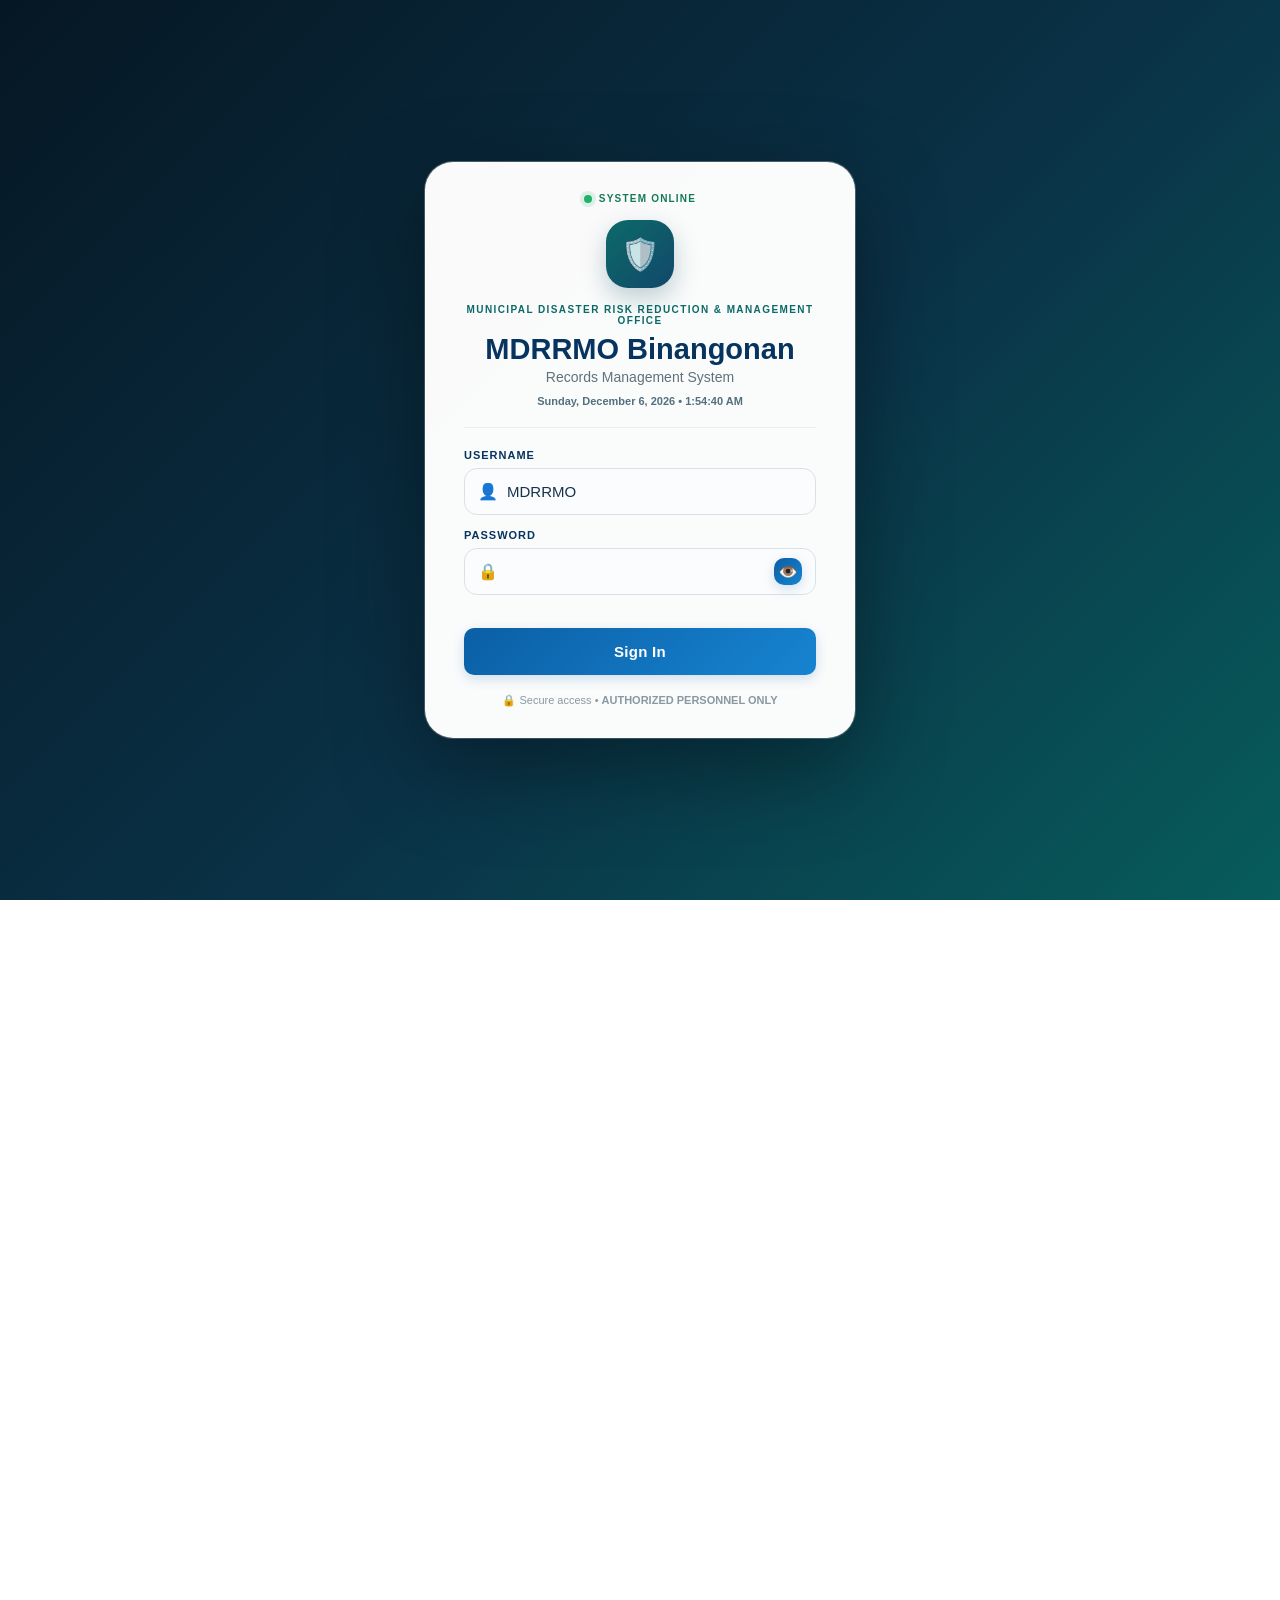
==== commit a3b40b49: "Add files via upload" ====
--- a/index.html
+++ b/index.html
@@ -1,11 +1,5978 @@
-<!doctype html><html lang="en"><head><meta charset="utf-8"><meta name="viewport" content="width=device-width,initial-scale=1"><meta name="description" content="TechLink — four IT professionals, one shared technology portfolio."><title>TechLink — Four Minds. One Tech Platform.</title><link rel="stylesheet" href="styles.css"></head><body>
-<header class="nav-wrap"><nav class="container nav"><a class="brand" href="index.html"><span class="brand-mark">T</span>TECHLINK</a><div class="nav-links" id="nav"><a class="active" href="index.html">Home</a><a href="professionals.html">Professionals</a><a href="about.html">About</a><a href="faq.html">FAQ</a><a href="guestbook.html">Guestbook</a></div><div class="nav-right"><a class="login-link" href="login.html">Login</a><button class="menu" id="menu">☰</button></div></nav></header>
-<main>
-<section class="hero"><div class="container hero-grid"><div class="reveal"><div class="eyebrow"><span class="dot"></span> Shared IT portfolio</div><h1>FOUR MINDS.<br><span>ONE TECH<br>PLATFORM.</span></h1><p class="hero-copy">A collective portfolio for Wilan, Arman, Sherlyn, and Madelain — built to showcase technical strengths, ideas, and the people behind the work.</p><div class="actions"><a class="btn btn-black" href="professionals.html">Meet the professionals ↗</a></div><div class="hero-note"><div><strong>04</strong><span>Professionals</span></div><div><strong>01</strong><span>Shared platform</span></div><div><strong>∞</strong><span>Room to grow</span></div></div></div><div class="hero-card reveal delay1"><div class="browser"><i></i><i></i><i></i></div><div class="hero-panel"><div class="panel-label">TechLink / The Collective</div><h3>People behind the work.</h3><div class="person-row"><img class="avatar avatar-photo" src="images/image1.jpg" alt="Wilan"><div><b>Wilan</b><small>IT Professional</small></div><em>01</em></div><div class="person-row"><span class="avatar">AR</span><div><b>Arman</b><small>IT Professional</small></div><em>02</em></div><div class="person-row"><span class="avatar">SH</span><div><b>Sherlyn</b><small>IT Professional</small></div><em>03</em></div><div class="person-row"><span class="avatar">MA</span><div><b>Madelain</b><small>IT Professional</small></div><em>04</em></div></div></div></div></section>
-<section><div class="container intro-grid"><div class="reveal"><div class="kicker">01 / About TechLink</div><div class="large-title">A portfolio built around people.</div></div><div class="reveal delay1"><p class="copy">TechLink brings four individual professional identities into one shared digital space. Each person gets room to present their own direction, technical strengths, technical strengths, and story — while the platform creates one clear place to discover the team.</p><div class="number-line"><div><strong>04</strong><span>Individual profiles</span></div><div><strong>∞</strong><span>Future projects</span></div><div><strong>01</strong><span>Connected identity</span></div></div></div></div></section>
-<section class="black-section"><div class="container"><div class="section-head reveal"><div><div class="kicker">02 / The Professionals</div><h2>Meet the<br>people.</h2></div><p>Four professionals. Different interests, strengths, and experiences. Explore each profile to learn more about the person behind the work.</p></div><div class="team-grid"><article class="team-card reveal"><div class="team-top"><img class="team-photo" src="images/image1.jpg" alt="Wilan"></div><div class="team-body"><h3>Wilan</h3><div class="team-role">IT Professional</div><p>A professional profile for technical skills, specialization, and professional journey.</p><div class="tags"><span class="tag">TECHNOLOGY</span><span class="tag">SYSTEMS</span></div><div class="team-actions"><a class="btn btn-black" href="professional-profile.html?person=wilan">View profile</a></div></div></article><article class="team-card reveal delay1"><div class="team-top"><div class="team-monogram">AR</div></div><div class="team-body"><h3>Arman</h3><div class="team-role">IT Professional</div><p>Explore Arman's technical direction, interests, capabilities, and professional journey.</p><div class="tags"><span class="tag">DEVELOPMENT</span><span class="tag">TECH</span></div><div class="team-actions"><a class="btn btn-black" href="professional-profile.html?person=arman">View profile</a></div></div></article><article class="team-card reveal delay2"><div class="team-top"><div class="team-monogram">SH</div></div><div class="team-body"><h3>Sherlyn</h3><div class="team-role">IT Professional</div><p>Discover Sherlyn's professional profile, strengths, interests, and professional journey.</p><div class="tags"><span class="tag">DESIGN</span><span class="tag">TECH</span></div><div class="team-actions"><a class="btn btn-black" href="professional-profile.html?person=sherlyn">View profile</a></div></div></article><article class="team-card reveal delay3"><div class="team-top"><div class="team-monogram">MA</div></div><div class="team-body"><h3>Madelain</h3><div class="team-role">IT Professional</div><p>See Madelain's profile, technical interests, technologies, and professional direction.</p><div class="tags"><span class="tag">SYSTEMS</span><span class="tag">WEB</span></div><div class="team-actions"><a class="btn btn-black" href="professional-profile.html?person=madelain">View profile</a></div></div></article></div></div></section>
-<section><div class="container"><div class="section-head reveal"><div><div class="kicker">03 / Skills & Technology</div><h2>The stack<br>behind ideas.</h2></div><p>Each professional profile connects skills, technologies, and areas of expertise so visitors can quickly understand what each person brings to the platform.</p></div><div class="tech-list"><div class="tech-row"><b>Web</b><span>Interfaces, websites, and modern web applications.</span><div class="tech-pills"><span class="tag">HTML</span><span class="tag">CSS</span><span class="tag">JAVASCRIPT</span><span class="tag">REACT</span></div></div><div class="tech-row"><b>Systems</b><span>Application architecture, workflows, and connected systems.</span><div class="tech-pills"><span class="tag">APIs</span><span class="tag">DATABASES</span><span class="tag">SUPABASE</span></div></div><div class="tech-row"><b>Design</b><span>Interfaces that balance clarity, structure, and usability.</span><div class="tech-pills"><span class="tag">UI / UX</span><span class="tag">FIGMA</span><span class="tag">PROTOTYPING</span></div></div><div class="tech-row"><b>Tools</b><span>Development tools and workflows used to turn ideas into products.</span><div class="tech-pills"><span class="tag">GIT</span><span class="tag">GITHUB</span><span class="tag">VERCEL</span></div></div></div></div></section>
-
-<section><div class="container journey"><div class="section-head reveal"><div><div class="kicker">04 / Professional Journey</div><h2>Built to<br>grow.</h2></div><p>Each professional can use the journey section to present milestones, experience, learning, and growth. and can evolve into a connected platform over time.</p></div><div class="timeline"><div class="timeline-item reveal"><div class="year">2026</div><div class="timeline-card"><small>Phase 01</small><h3>Public Portfolio</h3><p>Introduce the four professionals, their identities, technical skills, technical strengths, and stories.</p></div></div><div class="timeline-item reveal"><div class="year">NEXT</div><div class="timeline-card"><small>Phase 02</small><h3>Accounts & Profiles</h3><p>REST API foundation, GitHub integration, and the public guestbook can be introduced without changing the public identity of the platform.</p></div></div><div class="timeline-item reveal"><div class="year">LATER</div><div class="timeline-card"><small>Phase 03</small><h3>Private Connection</h3><p>Professional accounts can later receive and manage notes directed to them, while the public guestbook remains accessible to visitors.</p></div></div></div></div></section>
-<section class="black-section"><div class="container cta"><div class="cta-grid"><div class="reveal"><div class="kicker">05 / Connect</div><h2>Let's build<br>something.</h2><p style="color:#aaa;max-width:500px">Explore the professionals, then leave a public note for the TechLink community or direct it to one of the four professionals.</p><div class="actions"><a class="btn btn-white" href="professionals.html">Meet the professionals ↗</a><a class="btn btn-white" href="guestbook.html">Open guestbook ↗</a></div></div><div class="contact-box reveal delay1"><label>PUBLIC CONNECTION</label><p style="color:#fff;font-size:12px;line-height:1.7">No visitor account is required. Leave a name and note in the public guestbook. Professional accounts can be added later for private management and replies.</p><a class="btn btn-white" href="guestbook.html">Leave a note ↗</a></div></div></div></section>
-</main><footer><div class="container"><div class="footer-grid"><div><div class="footer-brand">TechLink</div><p class="footer-desc">Four IT professionals in one shared portfolio — built around people, skills, technology, and professional growth.</p></div><div><div class="footer-title">Explore</div><div class="footer-links"><a href="index.html">Home</a><a href="professionals.html">Professionals</a><a href="about.html">About</a><a href="faq.html">FAQ</a><a href="guestbook.html">Guestbook</a></div></div><div><div class="footer-title">Professionals</div><div class="footer-links"><a href="professional-profile.html?person=wilan">Wilan</a><a href="professional-profile.html?person=arman">Arman</a><a href="professional-profile.html?person=sherlyn">Sherlyn</a><a href="professional-profile.html?person=madelain">Madelain</a></div></div></div><div class="footer-bottom"><span>© 2026 TechLink. All rights reserved.</span><span>FOUR MINDS. ONE TECH PLATFORM.</span></div></div></footer><script>const m=document.getElementById('menu'),n=document.getElementById('nav');m?.addEventListener('click',()=>n.classList.toggle('open'));</script></body></html>
+<!DOCTYPE html>
+
+<html lang="en">
+<head>
+<meta charset="utf-8"/>
+<meta content="width=device-width, initial-scale=1.0" name="viewport"/>
+<title>
+    MDRRMO Binangonan - Accident &amp; Conduction Tracker
+</title>
+<style>
+
+/* ================================
+   RESET
+================================ */
+
+* {
+    box-sizing: border-box;
+    margin: 0;
+    padding: 0;
+}
+
+body {
+    font-family:
+        Arial,
+        Helvetica,
+        sans-serif;
+
+    background: #f3f6fb;
+    color: #1e293b;
+}
+
+
+/* ================================
+   SIDEBAR
+================================ */
+
+.sidebar {
+    position: fixed;
+
+    left: 0;
+    top: 0;
+    bottom: 0;
+
+    width: 260px;
+
+    background:
+        linear-gradient(
+            180deg,
+            #102f63,
+            #174c94
+        );
+
+    color: white;
+
+    padding: 24px 18px;
+
+    z-index: 100;
+}
+
+.logo {
+    display: flex;
+    align-items: center;
+    gap: 12px;
+
+    margin-bottom: 40px;
+}
+
+.logo-icon {
+    width: 48px;
+    height: 48px;
+
+    border-radius: 14px;
+
+    display: flex;
+    align-items: center;
+    justify-content: center;
+
+    background:
+        rgba(255,255,255,.15);
+
+    font-size: 24px;
+}
+
+.logo h2 {
+    font-size: 17px;
+}
+
+.logo p {
+    font-size: 11px;
+    opacity: .7;
+    margin-top: 3px;
+}
+
+.nav-title {
+    font-size: 10px;
+    letter-spacing: 1px;
+    opacity: .55;
+
+    margin:
+        20px
+        10px
+        10px;
+}
+
+.nav-item {
+    width: 100%;
+
+    border: none;
+    background: transparent;
+
+    color: rgba(255,255,255,.8);
+
+    padding: 13px 14px;
+
+    border-radius: 10px;
+
+    text-align: left;
+
+    cursor: pointer;
+
+    font-size: 14px;
+
+    margin-bottom: 5px;
+
+    transition: .2s;
+}
+
+.nav-item:hover,
+.nav-item.active {
+    background:
+        rgba(255,255,255,.14);
+
+    color: white;
+}
+
+
+/* ================================
+   MAIN
+================================ */
+
+.main {
+    margin-left: 260px;
+    min-height: 100vh;
+}
+
+
+/* ================================
+   TOP HEADER
+================================ */
+
+.topbar {
+    background: white;
+
+    padding:
+        20px
+        32px;
+
+    display: flex;
+    justify-content: space-between;
+    align-items: center;
+
+    border-bottom:
+        1px solid #e7edf5;
+}
+
+.page-title h1 {
+    font-size: 24px;
+    color: #173d79;
+}
+
+.page-title p {
+    font-size: 13px;
+    color: #64748b;
+
+    margin-top: 4px;
+}
+
+.date-display {
+    font-size: 13px;
+    color: #64748b;
+}
+
+
+/* ================================
+   CONTENT
+================================ */
+
+.content {
+    padding: 28px 32px 50px;
+}
+
+
+/* ================================
+   HERO
+================================ */
+
+.hero {
+    position: relative;
+
+    overflow: hidden;
+
+    border-radius: 20px;
+
+    padding: 28px;
+
+    color: white;
+
+    margin-bottom: 24px;
+
+    background:
+        linear-gradient(
+            135deg,
+            #143d7d,
+            #1d66b5,
+            #2e9cc6
+        );
+
+    box-shadow:
+        0 10px 30px
+        rgba(25,79,150,.15);
+}
+
+.hero::after {
+    content: "";
+
+    position: absolute;
+
+    width: 220px;
+    height: 220px;
+
+    border-radius: 50%;
+
+    border:
+        35px solid
+        rgba(255,255,255,.06);
+
+    right: -50px;
+    bottom: -110px;
+}
+
+.hero small {
+    text-transform: uppercase;
+
+    font-size: 10px;
+
+    letter-spacing: 1px;
+
+    opacity: .75;
+}
+
+.hero h2 {
+    margin-top: 8px;
+    font-size: 28px;
+}
+
+.hero p {
+    margin-top: 8px;
+
+    font-size: 13px;
+
+    opacity: .8;
+}
+
+
+/* ================================
+   DASHBOARD CARDS
+================================ */
+
+.cards {
+    display: grid;
+
+    grid-template-columns:
+        repeat(2, minmax(0, 1fr));
+
+    gap: 20px;
+
+    margin-bottom: 20px;
+}
+
+.card {
+    position: relative;
+
+    overflow: hidden;
+
+    min-height: 190px;
+
+    padding: 25px;
+
+    border-radius: 18px;
+
+    color: white;
+
+    background:
+        linear-gradient(
+            135deg,
+            #173d79,
+            #215fa9,
+            #2d99c3
+        );
+
+    box-shadow:
+        0 8px 20px
+        rgba(35,85,150,.12);
+}
+
+.card::after {
+    content: "MDRRMO";
+
+    position: absolute;
+
+    right: -15px;
+    bottom: 10px;
+
+    font-size: 42px;
+    font-weight: bold;
+
+    opacity: .05;
+}
+
+.card-label {
+    font-size: 10px;
+
+    font-weight: bold;
+
+    letter-spacing: 1px;
+
+    opacity: .75;
+}
+
+.card-value {
+    font-size: 38px;
+
+    font-weight: bold;
+
+    margin-top: 14px;
+}
+
+.card-subtext {
+    margin-top: 10px;
+
+    font-size: 12px;
+
+    opacity: .8;
+}
+
+.card-status {
+    position: absolute;
+
+    right: 25px;
+    top: 25px;
+
+    width: 15px;
+    height: 15px;
+
+    border-radius: 50%;
+
+    background: #6ee7a8;
+
+    box-shadow:
+        0 0 12px
+        rgba(110,231,168,.8);
+}
+
+
+/* ================================
+   LIVE CARD
+================================ */
+
+.live-card {
+    background:
+        linear-gradient(
+            135deg,
+            #173d79,
+            #1d5eb0,
+            #238fbf
+        );
+
+    color: white;
+
+    border-radius: 18px;
+
+    padding: 25px;
+
+    margin-bottom: 24px;
+}
+
+.live-card h2 {
+    margin-top: 8px;
+}
+
+.live-card p {
+    font-size: 13px;
+
+    opacity: .8;
+
+    margin-top: 8px;
+}
+
+
+/* ================================
+   BUTTONS
+================================ */
+
+.database-tools-panel {
+    display: flex;
+    align-items: center;
+    justify-content: space-between;
+    gap: 18px;
+    margin: 0 0 18px;
+    padding: 16px 18px;
+    border: 1px solid #dbe5f0;
+    border-radius: 14px;
+    background: #f8fbff;
+    box-shadow: 0 3px 10px rgba(15,39,71,.04);
+}
+.database-tools-copy {
+    display: flex;
+    align-items: center;
+    gap: 12px;
+    min-width: 0;
+}
+.database-tools-icon {
+    width: 42px;
+    height: 42px;
+    border-radius: 11px;
+    display: grid;
+    place-items: center;
+    background: #e7f0fb;
+    font-size: 20px;
+    flex: 0 0 auto;
+}
+.database-tools-copy h3 { margin: 0 0 4px; font-size: 15px; color: #15345b; }
+.database-tools-copy p { margin: 0; color: #61748a; font-size: 12px; line-height: 1.45; }
+.database-tools-actions { display: flex; gap: 8px; flex-wrap: wrap; justify-content: flex-end; }
+.db-tool-btn { white-space: nowrap; }
+
+.action-row {
+    display: flex;
+
+    flex-wrap: wrap;
+
+    gap: 10px;
+
+    margin-bottom: 24px;
+}
+
+button {
+    font-family: inherit;
+}
+
+.btn {
+    border: none;
+
+    padding:
+        11px
+        16px;
+
+    border-radius: 9px;
+
+    cursor: pointer;
+
+    font-size: 13px;
+
+    font-weight: 600;
+
+    transition: .2s;
+}
+
+.btn:hover {
+    transform:
+        translateY(-1px);
+}
+
+.btn-primary {
+    color: white;
+
+    background:
+        linear-gradient(
+            135deg,
+            #174c94,
+            #2d7ac5
+        );
+}
+
+.btn-success {
+    color: white;
+
+    background:
+        #24915d;
+}
+
+.btn-danger {
+    color: white;
+
+    background:
+        #dc3d4c;
+}
+
+.btn-light {
+    color: #334155;
+
+    background: white;
+
+    border:
+        1px solid #dce4ee;
+}
+
+.btn-small {
+    padding:
+        7px
+        10px;
+
+    font-size: 11px;
+
+    margin-right: 4px;
+}
+
+
+/* ================================
+   GRID PANELS
+================================ */
+
+.dashboard-grid {
+    display: grid;
+
+    grid-template-columns:
+        1.4fr
+        1fr;
+
+    gap: 20px;
+
+    margin-bottom: 20px;
+}
+
+.panel {
+    background: white;
+
+    border:
+        1px solid #e7edf5;
+
+    border-radius: 16px;
+
+    padding: 22px;
+
+    box-shadow:
+        0 5px 15px
+        rgba(15,23,42,.03);
+}
+
+.records-panel {
+    padding: 16px;
+}
+
+.records-panel .panel-header {
+    margin-bottom: 10px;
+}
+
+.records-panel table {
+    min-width: 900px;
+}
+
+.records-panel th,
+.records-panel td {
+    padding: 9px 10px;
+}
+
+
+/* RECORDS PAGINATION */
+.records-pagination {
+    display:flex; align-items:center; justify-content:space-between; gap:12px;
+    padding:12px 0 2px; flex-wrap:wrap;
+}
+.pagination-info { color:#64748b; font-size:13px; }
+.pagination-controls { display:flex; align-items:center; gap:6px; flex-wrap:wrap; }
+.pagination-controls button { min-width:34px; height:34px; padding:0 10px; border:1px solid #d7e1ee;
+    border-radius:8px; background:#fff; color:#173b66; cursor:pointer; font-weight:600; }
+.pagination-controls button:hover:not(:disabled) { background:#eef6ff; }
+.pagination-controls button.active { background:#1769c2; color:#fff; border-color:#1769c2; }
+.pagination-controls button:disabled { opacity:.45; cursor:not-allowed; }
+.pagination-jump { display:flex; align-items:center; gap:6px; margin-left:6px; }
+.pagination-jump input { width:58px; height:34px; border:1px solid #d7e1ee; border-radius:8px; padding:0 8px; text-align:center; }
+@media (max-width: 720px){ .records-pagination{align-items:flex-start;} .pagination-jump{width:100%; margin-left:0;} }
+
+@media (max-width: 900px) {
+    .table-filters #searchInput,
+    .table-filters #recordTypeFilter,
+    .table-filters #barangayFilter,
+    .table-filters #statusFilter,
+    .table-filters #dateFilter {
+        flex: 1 1 100%;
+        width: 100%;
+    }
+}
+
+.panel-header {
+    display: flex;
+
+    justify-content: space-between;
+
+    align-items: center;
+
+    gap: 15px;
+
+    margin-bottom: 18px;
+}
+
+.panel h3 {
+    color: #183d76;
+
+    font-size: 16px;
+}
+
+.chart-container {
+    position: relative;
+
+    height: 300px;
+}
+
+.chart-container.small {
+    height: 280px;
+}
+
+
+/* ================================
+   FILTERS
+================================ */
+
+.chart-filters,
+.table-filters {
+    display: flex;
+    flex-wrap: wrap;
+    gap: 8px;
+    margin-bottom: 12px;
+    align-items: center;
+}
+
+.table-filters input,
+.table-filters select {
+    width: auto;
+    min-width: 0;
+    height: 36px;
+    padding: 8px 10px;
+    font-size: 12px;
+}
+
+.table-filters #searchInput {
+    flex: 1 1 300px;
+}
+
+.table-filters #recordTypeFilter {
+    flex: 0 1 165px;
+}
+
+.table-filters #barangayFilter {
+    flex: 0 1 160px;
+}
+
+.table-filters #statusFilter {
+    flex: 0 1 155px;
+}
+
+.table-filters #dateFilter {
+    flex: 0 0 145px;
+}
+
+select,
+input,
+textarea {
+    width: 100%;
+
+    padding:
+        11px
+        12px;
+
+    border:
+        1px solid #dbe4ee;
+
+    border-radius: 9px;
+
+    outline: none;
+
+    font-family: inherit;
+
+    font-size: 13px;
+
+    background: white;
+}
+
+select:focus,
+input:focus,
+textarea:focus {
+    border-color: #2d70bd;
+
+    box-shadow:
+        0 0 0 3px
+        rgba(45,112,189,.08);
+}
+
+.period-select {
+    width: auto;
+
+    min-width: 140px;
+}
+
+
+/* ================================
+   TABLE
+================================ */
+
+.table-wrapper {
+    overflow-x: auto;
+}
+
+table {
+    width: 100%;
+
+    border-collapse: collapse;
+
+    min-width: 950px;
+}
+
+th {
+    background: #f5f8fc;
+
+    color: #64748b;
+
+    text-align: left;
+
+    font-size: 11px;
+
+    text-transform: uppercase;
+
+    letter-spacing: .4px;
+
+    padding: 13px;
+}
+
+td {
+    padding: 13px;
+
+    border-top:
+        1px solid #edf1f5;
+
+    font-size: 13px;
+}
+
+tr:hover td {
+    background: #fafcff;
+}
+
+.badge {
+    display: inline-block;
+
+    padding:
+        5px
+        9px;
+
+    border-radius: 20px;
+
+    font-size: 10px;
+
+    font-weight: bold;
+}
+
+.badge-accident {
+    background: #fee2e2;
+    color: #b42318;
+}
+
+.badge-conduction {
+    background: #dbeafe;
+    color: #1d4ed8;
+}
+
+.empty-row {
+    text-align: center;
+
+    padding: 35px;
+
+    color: #94a3b8;
+}
+
+
+/* ================================
+   MODAL
+================================ */
+
+.modal {
+    display: none;
+
+    position: fixed;
+
+    inset: 0;
+
+    background:
+        rgba(15,23,42,.55);
+
+    z-index: 1000;
+
+    align-items: center;
+    justify-content: center;
+
+    padding: 20px;
+}
+
+.modal.show {
+    display: flex;
+}
+
+.modal-box {
+    width: 100%;
+
+    max-width: 760px;
+
+    max-height: 90vh;
+
+    overflow-y: auto;
+
+    background: white;
+
+    border-radius: 18px;
+
+    padding: 26px;
+
+    box-shadow:
+        0 25px 80px
+        rgba(0,0,0,.25);
+}
+
+.modal-header {
+    display: flex;
+
+    justify-content: space-between;
+
+    align-items: center;
+
+    margin-bottom: 22px;
+}
+
+.modal-header h2 {
+    color: #173d79;
+
+    font-size: 20px;
+}
+
+.close-btn {
+    border: none;
+
+    background: #f1f5f9;
+
+    width: 35px;
+    height: 35px;
+
+    border-radius: 50%;
+
+    cursor: pointer;
+
+    font-size: 18px;
+}
+
+.form-grid {
+    display: grid;
+
+    grid-template-columns:
+        repeat(2, 1fr);
+
+    gap: 16px;
+}
+
+.form-group {
+    display: flex;
+
+    flex-direction: column;
+
+    gap: 7px;
+}
+
+.form-group.full {
+    grid-column: 1 / -1;
+}
+
+.form-group label {
+    font-size: 12px;
+
+    font-weight: 600;
+
+    color: #475569;
+}
+
+.modal-actions {
+    display: flex;
+
+    justify-content: flex-end;
+
+    gap: 10px;
+
+    margin-top: 25px;
+}
+
+
+/* ================================
+   STATS
+================================ */
+
+.stats-row {
+    display: grid;
+
+    grid-template-columns:
+        repeat(4, 1fr);
+
+    gap: 15px;
+
+    margin-bottom: 20px;
+}
+
+.stat-box {
+    background: white;
+
+    border:
+        1px solid #e7edf5;
+
+    border-radius: 14px;
+
+    padding: 18px;
+}
+
+.stat-box span {
+    color: #64748b;
+
+    font-size: 11px;
+
+    text-transform: uppercase;
+}
+
+.stat-box strong {
+    display: block;
+
+    color: #173d79;
+
+    font-size: 27px;
+
+    margin-top: 8px;
+}
+
+
+/* ================================
+   RESPONSIVE
+================================ */
+
+@media (max-width: 1000px) {
+
+    .sidebar {
+        width: 210px;
+    }
+
+    .main {
+        margin-left: 210px;
+    }
+
+    .dashboard-grid {
+        grid-template-columns: 1fr;
+    }
+
+    .stats-row {
+        grid-template-columns:
+            repeat(2, 1fr);
+    }
+
+}
+
+@media (max-width: 700px) {
+
+    .sidebar {
+        position: relative;
+
+        width: 100%;
+
+        min-height: auto;
+    }
+
+    .main {
+        margin-left: 0;
+    }
+
+    .topbar {
+        padding: 18px;
+    }
+
+    .content {
+        padding: 18px;
+    }
+
+    .cards,
+    .form-grid {
+        grid-template-columns: 1fr;
+    }
+
+    .stats-row {
+        grid-template-columns: 1fr;
+    }
+
+    .topbar {
+        align-items: flex-start;
+
+        flex-direction: column;
+
+        gap: 10px;
+    }
+
+}
+
+@media print {
+
+    .sidebar,
+    .topbar,
+    .hero,
+    .action-row,
+    .table-filters,
+    .btn,
+    .modal {
+        display: none !important;
+    }
+
+    .main {
+        margin-left: 0;
+    }
+
+    .content {
+        padding: 0;
+    }
+
+    .panel {
+        box-shadow: none;
+
+        border: 1px solid #ccc;
+    }
+
+}
+
+
+/* ===== MODERN LOGIN EXPERIENCE ===== */
+.login-overlay{position:fixed;inset:0;z-index:99999;display:flex;align-items:center;justify-content:center;padding:24px;overflow:hidden;background:linear-gradient(135deg,#071b2b,#0d3850 55%,#0b6a68);font-family:inherit}
+.login-overlay:before{content:"";position:absolute;inset:0;background:radial-gradient(circle at 20% 20%,rgba(255,255,255,.08),transparent 32%),radial-gradient(circle at 80% 75%,rgba(255,255,255,.07),transparent 28%)}
+.login-glow{position:absolute;width:340px;height:340px;border-radius:50%;filter:blur(50px);opacity:.24}.glow-one{background:#27c4b8;top:-130px;left:-100px}.glow-two{background:#f0b44c;right:-120px;bottom:-140px}
+.login-card{position:relative;width:min(430px,100%);padding:42px 38px 30px;box-sizing:border-box;background:rgba(255,255,255,.97);border:1px solid rgba(255,255,255,.6);border-radius:28px;box-shadow:0 28px 80px rgba(0,0,0,.35);animation:loginEnter .55s ease both}
+@keyframes loginEnter{from{opacity:0;transform:translateY(24px) scale(.97)}to{opacity:1;transform:none}}
+.login-mark{width:68px;height:68px;margin:0 auto 16px;display:grid;place-items:center;border-radius:22px;background:linear-gradient(135deg,#0b6a68,#12486a);font-size:31px;box-shadow:0 10px 24px rgba(13,74,92,.25)}
+.login-eyebrow{text-align:center;font-size:10px;font-weight:800;letter-spacing:1.4px;color:#0b6a68}.login-card h1{text-align:center;margin:7px 0 3px;font-size:29px;color:#102b3b}.login-subtitle{text-align:center;margin:0;color:#60717b;font-size:14px}.login-divider{height:1px;background:#e7edf0;margin:25px 0 21px}
+.login-label{display:block;margin:14px 0 7px;font-size:11px;font-weight:800;letter-spacing:1px;color:#48616f}.login-input-wrap{display:flex;align-items:center;gap:9px;border:1px solid #d8e1e5;border-radius:13px;padding:0 13px;background:#fbfcfd;transition:.2s}.login-input-wrap:focus-within{border-color:#0b8a85;box-shadow:0 0 0 4px rgba(11,138,133,.1);background:#fff}.login-input-wrap span{font-size:16px}.login-input-wrap input{border:0!important;outline:0!important;background:transparent!important;width:100%;padding:14px 0!important;margin:0!important;font-size:15px;box-sizing:border-box}
+.login-error{min-height:22px;margin-top:11px;color:#b42318;font-size:13px;text-align:center}.login-button{width:100%;border:0;border-radius:13px;padding:15px;background:linear-gradient(135deg,#0b6a68,#12486a);color:white;font-size:15px;font-weight:800;letter-spacing:.3px;cursor:pointer;box-shadow:0 10px 22px rgba(18,72,106,.24);transition:.2s}.login-button:hover{transform:translateY(-1px)}.login-button:disabled{cursor:not-allowed;opacity:.85;transform:none}.btn-loader{display:none}.login-button.loading .btn-text{display:none}.login-button.loading .btn-loader{display:inline}.login-footer{text-align:center;color:#8a99a1;font-size:11px;margin-top:19px}
+
+/* Enhanced emergency operations login */
+.login-overlay{background:linear-gradient(135deg,rgba(3,19,31,.96),rgba(9,53,68,.93) 55%,rgba(8,103,98,.90)),url("https://images.unsplash.com/photo-1508098682722-e99c43a406b2?auto=format&fit=crop&w=1800&q=80") center/cover!important}
+.login-emergency-pattern{position:absolute;inset:0;opacity:.12;background-image:linear-gradient(30deg,transparent 48%,#fff 49%,#fff 51%,transparent 52%),linear-gradient(-30deg,transparent 48%,#fff 49%,#fff 51%,transparent 52%);background-size:70px 70px;pointer-events:none}
+.login-card{backdrop-filter:blur(18px)!important;background:rgba(255,255,255,.88)!important;border:1px solid rgba(255,255,255,.55)!important;max-height:94vh;overflow:auto}
+.login-mark{overflow:hidden;background:linear-gradient(135deg,#0b6a68,#12486a)!important}.login-mark img{width:58px;height:58px;object-fit:contain}.login-mark.seal-fallback:after{content:'🛡️';font-size:31px}
+.login-status{display:flex;align-items:center;justify-content:center;gap:7px;margin:-12px 0 16px;font-size:10px;font-weight:900;letter-spacing:1.2px;color:#137a57}.login-status span{width:8px;height:8px;border-radius:50%;background:#20b26b;box-shadow:0 0 0 4px rgba(32,178,107,.14);animation:statusPulse 1.7s infinite}@keyframes statusPulse{50%{box-shadow:0 0 0 8px rgba(32,178,107,0)}}
+.login-clock{text-align:center;margin:10px 0 -5px;color:#52707d;font-size:11px;font-weight:700}.password-toggle{border:0;background:transparent;cursor:pointer;font-size:16px;padding:4px}.password-toggle:hover{transform:scale(1.08)}
+@media(max-width:520px){.login-card{padding:30px 22px 24px;border-radius:22px}.login-card h1{font-size:24px}.login-eyebrow{font-size:8px}}
+.auth-transition{display:none;position:fixed;inset:0;z-index:100000;align-items:center;justify-content:center;background:linear-gradient(135deg,#071b2b,#0d3850 55%,#0b6a68);color:white}.transition-card{text-align:center;width:min(370px,90%);padding:38px 28px}.transition-icon{width:74px;height:74px;margin:auto auto 18px;display:grid;place-items:center;border-radius:50%;font-size:34px;background:rgba(255,255,255,.13);border:1px solid rgba(255,255,255,.2)}.transition-card h2{margin:0 0 8px;font-size:27px}.transition-card p{margin:0;color:rgba(255,255,255,.72)}.transition-bar{height:5px;margin-top:28px;border-radius:99px;background:rgba(255,255,255,.14);overflow:hidden}.transition-bar i{display:block;height:100%;width:35%;border-radius:inherit;background:#fff;animation:progress 3s linear forwards}@keyframes progress{from{transform:translateX(-110%)}to{transform:translateX(310%)}}
+
+
+/* Advanced records date filtering */
+.table-filters #datePreset{min-width:145px}
+.table-filters #dateFromFilter,.table-filters #dateToFilter{min-width:145px}
+
+/* Record list stability override: keep rows visually steady on hover */
+.records-table tbody tr, #recordsTable tbody tr, .record-list tbody tr, table tbody tr {
+  transform: none !important;
+  transition: background-color .15s ease, box-shadow .15s ease !important;
+  animation: none !important;
+}
+.records-table tbody tr:hover, #recordsTable tbody tr:hover, .record-list tbody tr:hover, table tbody tr:hover {
+  transform: none !important;
+  box-shadow: none !important;
+}
+.records-table tbody tr td, #recordsTable tbody tr td, .record-list tbody tr td {
+  transform: none !important;
+}
+
+/* Premium authentication polish and reliable sign-out visibility */
+.auth-transition{background:radial-gradient(circle at 20% 15%,rgba(39,196,184,.20),transparent 28%),radial-gradient(circle at 85% 85%,rgba(240,180,76,.16),transparent 30%),linear-gradient(135deg,#061724,#0a3247 55%,#075d5b)!important;backdrop-filter:blur(8px)!important}
+.auth-transition .transition-card{position:relative!important;padding:44px 34px!important;border-radius:30px!important;background:rgba(7,27,43,.46)!important;border:1px solid rgba(255,255,255,.18)!important;box-shadow:0 28px 80px rgba(0,0,0,.34)!important;animation:authCardIn .42s ease both!important}
+.auth-transition .transition-icon{color:#fff!important;background:linear-gradient(135deg,rgba(39,196,184,.34),rgba(255,255,255,.12))!important;box-shadow:0 12px 34px rgba(0,0,0,.22)!important;animation:authPulse 1.4s ease-in-out infinite!important}
+.auth-transition .transition-card h2,#transitionTitle{color:#fff!important;opacity:1!important;text-shadow:0 2px 14px rgba(0,0,0,.28)!important}
+.auth-transition .transition-card p,#transitionText{color:rgba(255,255,255,.88)!important;opacity:1!important;text-shadow:0 1px 8px rgba(0,0,0,.25)!important}
+.auth-transition .transition-bar{background:rgba(255,255,255,.18)!important;box-shadow:inset 0 1px 2px rgba(0,0,0,.15)!important}.auth-transition .transition-bar i{background:linear-gradient(90deg,#27c4b8,#fff,#f0b44c)!important}
+@keyframes authCardIn{from{opacity:0;transform:translateY(18px) scale(.97)}to{opacity:1;transform:translateY(0) scale(1)}}@keyframes authPulse{0%,100%{transform:scale(1)}50%{transform:scale(1.06)}}
+.login-overlay{background:radial-gradient(circle at 15% 15%,rgba(39,196,184,.18),transparent 28%),radial-gradient(circle at 85% 80%,rgba(240,180,76,.14),transparent 30%),linear-gradient(135deg,#061724,#0a3247 55%,#075d5b)!important}
+.login-card{box-shadow:0 30px 90px rgba(0,0,0,.38),0 0 0 1px rgba(255,255,255,.28)!important}.login-mark{animation:authPulse 2.2s ease-in-out infinite!important}.login-button{position:relative!important;overflow:hidden!important}.login-button:before{content:"";position:absolute;inset:0;background:linear-gradient(110deg,transparent 30%,rgba(255,255,255,.28) 50%,transparent 70%);transform:translateX(-120%);transition:transform .55s ease}.login-button:hover:before{transform:translateX(120%)}.login-button:hover{box-shadow:0 14px 30px rgba(18,72,106,.32)!important}
+
+/* Polished Mark All Read button */
+.notification-head { gap: 12px; }
+#markNotificationsRead {
+  appearance: none;
+  border: 1px solid rgba(37,99,235,.22);
+  background: #eff6ff;
+  color: #2563eb;
+  font: inherit;
+  font-size: 12px;
+  font-weight: 700;
+  line-height: 1;
+  padding: 8px 10px;
+  border-radius: 9px;
+  cursor: pointer;
+  display: inline-flex;
+  align-items: center;
+  gap: 6px;
+  white-space: nowrap;
+  box-shadow: none;
+  transition: background .18s ease, border-color .18s ease, transform .18s ease;
+}
+#markNotificationsRead span:first-child {
+  width: 15px; height: 15px;
+  border-radius: 50%;
+  display: inline-flex;
+  align-items: center; justify-content: center;
+  background: rgba(37,99,235,.12);
+  font-size: 11px;
+}
+#markNotificationsRead:hover {
+  background: #dbeafe;
+  border-color: rgba(37,99,235,.35);
+  transform: translateY(-1px);
+}
+#markNotificationsRead:active { transform: translateY(0); }
+#markNotificationsRead:focus-visible { outline: 3px solid rgba(37,99,235,.22); outline-offset: 2px; }
+
+.monthly-trend-filters{display:flex;flex-wrap:wrap;gap:8px;margin:0 0 14px;padding:0 2px}.monthly-trend-filters label{display:flex;align-items:center;gap:6px;padding:6px 9px;border:1px solid rgba(37,99,235,.18);border-radius:8px;background:#f8fbff;color:#334155;font-size:12px;font-weight:600;cursor:pointer}.monthly-trend-filters input{accent-color:#2563eb}@media(max-width:700px){.monthly-trend-filters{gap:6px}.monthly-trend-filters label{font-size:11px;padding:5px 7px}}
+
+/* Dark mode support for Reports & Analytics charts */
+body.dark-mode .report-chart-panel,
+body.dark .report-chart-panel,
+.dark-mode .report-chart-panel,
+.dark .report-chart-panel {
+  background:#0f1d2e !important;
+  border-color:#29415d !important;
+}
+body.dark-mode .report-chart-panel .panel-header h3,
+body.dark .report-chart-panel .panel-header h3,
+.dark-mode .report-chart-panel .panel-header h3,
+.dark .report-chart-panel .panel-header h3 { color:#e5f0ff !important; }
+body.dark-mode .report-chart-panel .panel-header p,
+body.dark .report-chart-panel .panel-header p,
+.dark-mode .report-chart-panel .panel-header p,
+.dark .report-chart-panel .panel-header p { color:#a9bdd3 !important; }
+body.dark-mode .monthly-trend-filters label,
+body.dark .monthly-trend-filters label,
+.dark-mode .monthly-trend-filters label,
+.dark .monthly-trend-filters label {
+  background:#16283d !important; border-color:#35506f !important; color:#dbeafe !important;
+}
+body.dark-mode .report-stat, body.dark .report-stat, .dark-mode .report-stat, .dark .report-stat {
+  background:#16283d !important; border-color:#35506f !important;
+}
+body.dark-mode .report-stat span, body.dark .report-stat span, .dark-mode .report-stat span, .dark .report-stat span { color:#9fb4ca !important; }
+body.dark-mode .report-stat strong, body.dark .report-stat strong, .dark-mode .report-stat strong, .dark .report-stat strong { color:#eef6ff !important; }
+
+</style>
+<style>
+.dashboard-intro{margin-bottom:18px;padding:20px 22px;border:1px solid #dbe5f0;border-radius:14px;background:linear-gradient(135deg,#f8fbff,#eef6ff);box-shadow:0 4px 14px rgba(15,39,71,.05)}
+.dashboard-intro h2{margin:0 0 6px;font-size:24px;color:#15345b}.dashboard-intro p{margin:0;color:#61748a;font-size:13px}
+.date-filter-wrap{display:flex;flex-wrap:wrap;gap:10px;align-items:end;padding-top:4px}.date-filter-wrap .filter-label{display:flex;flex-direction:column;gap:5px;font-size:11px;font-weight:700;color:#516579}.date-filter-wrap .period-select{min-height:38px}
+
+@media (max-width: 820px) {
+    .database-tools-panel { flex-direction: column; align-items: stretch; }
+    .database-tools-actions { justify-content: flex-start; }
+}
+
+.report-dashboard-grid{display:grid;gap:14px}
+.report-filter-panel{background:#fff;border:1px solid #dbe5f0;border-radius:14px;padding:14px 16px;box-shadow:0 4px 14px rgba(15,39,71,.04)}
+.report-heading{margin-bottom:10px}.report-heading h3{margin:0;color:#15345b}.report-heading p{margin:3px 0 0;color:#61748a;font-size:11px}
+.report-filter-bar{display:flex;flex-wrap:wrap;gap:10px;align-items:end}.report-filter-bar label{display:flex;flex-direction:column;gap:4px;font-size:9px;font-weight:800;color:#52677f;min-width:115px}.report-filter-bar .period-select{min-height:36px}
+.report-note{margin-top:10px;background:#eef6ff;border-radius:7px;padding:8px 10px;color:#4f6f91;font-size:10px}
+.report-stat-grid{display:grid;grid-template-columns:repeat(7,minmax(120px,1fr));gap:12px;overflow-x:auto}.report-stat{background:#fff;border:1px solid #dbe5f0;border-radius:12px;padding:13px 12px;min-height:74px}.report-stat span{font-size:9px;font-weight:800;color:#5a6f86;letter-spacing:.02em}.report-stat strong{display:block;font-size:21px;margin-top:6px;color:#0d2e59}
+.report-two-col{display:grid;grid-template-columns:1fr 1fr;gap:12px;min-width:0}.report-table-panel{min-width:0;overflow:hidden}.report-barangay-panel{max-width:50%;overflow:hidden}.report-table-wrap{width:100%;max-width:100%;overflow:hidden}.report-table{display:table;width:100%;max-width:100%;table-layout:fixed;border-collapse:collapse}.report-table th,.report-table td{box-sizing:border-box;overflow:hidden;text-overflow:ellipsis;white-space:normal}
+.report-table-wrap{padding:0 12px 12px}.report-table{width:100%;border-collapse:collapse;font-size:10px}.report-table th{background:#f4f8fc;color:#5c7189;text-align:left;font-size:8px;letter-spacing:.03em;padding:8px}.report-table td{padding:7px 8px;border-bottom:1px solid #dfe7ef;color:#27466a}.report-table th:last-child,.report-table td:last-child{text-align:left;width:38%}.report-table tbody tr:last-child td{border-bottom:none}.report-empty{text-align:left;color:#9aaabc!important}
+@media(max-width:1000px){.report-stat-grid{grid-template-columns:repeat(7,minmax(120px,1fr));overflow-x:auto}.report-two-col{grid-template-columns:1fr}.report-barangay-panel{max-width:none}}
+@media(max-width:650px){.report-stat-grid{grid-template-columns:repeat(7,minmax(120px,1fr));overflow-x:auto}.report-filter-bar label{min-width:calc(50% - 5px)}.report-barangay-panel{max-width:none}}
+
+/* ===== MODERN LOGIN EXPERIENCE ===== */
+.login-overlay{position:fixed;inset:0;z-index:99999;display:flex;align-items:center;justify-content:center;padding:24px;overflow:hidden;background:linear-gradient(135deg,#071b2b,#0d3850 55%,#0b6a68);font-family:inherit}
+.login-overlay:before{content:"";position:absolute;inset:0;background:radial-gradient(circle at 20% 20%,rgba(255,255,255,.08),transparent 32%),radial-gradient(circle at 80% 75%,rgba(255,255,255,.07),transparent 28%)}
+.login-glow{position:absolute;width:340px;height:340px;border-radius:50%;filter:blur(50px);opacity:.24}.glow-one{background:#27c4b8;top:-130px;left:-100px}.glow-two{background:#f0b44c;right:-120px;bottom:-140px}
+.login-card{position:relative;width:min(430px,100%);padding:42px 38px 30px;box-sizing:border-box;background:rgba(255,255,255,.97);border:1px solid rgba(255,255,255,.6);border-radius:28px;box-shadow:0 28px 80px rgba(0,0,0,.35);animation:loginEnter .55s ease both}
+@keyframes loginEnter{from{opacity:0;transform:translateY(24px) scale(.97)}to{opacity:1;transform:none}}
+.login-mark{width:68px;height:68px;margin:0 auto 16px;display:grid;place-items:center;border-radius:22px;background:linear-gradient(135deg,#0b6a68,#12486a);font-size:31px;box-shadow:0 10px 24px rgba(13,74,92,.25)}
+.login-eyebrow{text-align:center;font-size:10px;font-weight:800;letter-spacing:1.4px;color:#0b6a68}.login-card h1{text-align:center;margin:7px 0 3px;font-size:29px;color:#102b3b}.login-subtitle{text-align:center;margin:0;color:#60717b;font-size:14px}.login-divider{height:1px;background:#e7edf0;margin:25px 0 21px}
+.login-label{display:block;margin:14px 0 7px;font-size:11px;font-weight:800;letter-spacing:1px;color:#48616f}.login-input-wrap{display:flex;align-items:center;gap:9px;border:1px solid #d8e1e5;border-radius:13px;padding:0 13px;background:#fbfcfd;transition:.2s}.login-input-wrap:focus-within{border-color:#0b8a85;box-shadow:0 0 0 4px rgba(11,138,133,.1);background:#fff}.login-input-wrap span{font-size:16px}.login-input-wrap input{border:0!important;outline:0!important;background:transparent!important;width:100%;padding:14px 0!important;margin:0!important;font-size:15px;box-sizing:border-box}
+.login-error{min-height:22px;margin-top:11px;color:#b42318;font-size:13px;text-align:center}.login-button{width:100%;border:0;border-radius:13px;padding:15px;background:linear-gradient(135deg,#0b6a68,#12486a);color:white;font-size:15px;font-weight:800;letter-spacing:.3px;cursor:pointer;box-shadow:0 10px 22px rgba(18,72,106,.24);transition:.2s}.login-button:hover{transform:translateY(-1px)}.login-button:disabled{cursor:not-allowed;opacity:.85;transform:none}.btn-loader{display:none}.login-button.loading .btn-text{display:none}.login-button.loading .btn-loader{display:inline}.login-footer{text-align:center;color:#8a99a1;font-size:11px;margin-top:19px}
+.auth-transition{display:none;position:fixed;inset:0;z-index:100000;align-items:center;justify-content:center;background:linear-gradient(135deg,#071b2b,#0d3850 55%,#0b6a68);color:white}.transition-card{text-align:center;width:min(370px,90%);padding:38px 28px}.transition-icon{width:74px;height:74px;margin:auto auto 18px;display:grid;place-items:center;border-radius:50%;font-size:34px;background:rgba(255,255,255,.13);border:1px solid rgba(255,255,255,.2)}.transition-card h2{margin:0 0 8px;font-size:27px}.transition-card p{margin:0;color:rgba(255,255,255,.72)}.transition-bar{height:5px;margin-top:28px;border-radius:99px;background:rgba(255,255,255,.14);overflow:hidden}.transition-bar i{display:block;height:100%;width:35%;border-radius:inherit;background:#fff;animation:progress 3s linear forwards}@keyframes progress{from{transform:translateX(-110%)}to{transform:translateX(310%)}}
+
+</style><script src="https://cdn.jsdelivr.net/npm/chart.js"></script><script src="https://cdn.jsdelivr.net/npm/xlsx@0.18.5/dist/xlsx.full.min.js"></script>
+
+<!-- MDRRMO BLUE DASHBOARD THEME: design-only overrides -->
+<style id="mdrrmoBlueTheme">
+:root{
+  --mdrrmo-navy:#06345f;
+  --mdrrmo-blue:#0b5fa5;
+  --mdrrmo-sky:#1784d1;
+  --mdrrmo-light:#eaf4fc;
+  --mdrrmo-pale:#f5f9fd;
+  --mdrrmo-border:#cfe1f1;
+  --mdrrmo-text:#17324d;
+  --mdrrmo-muted:#6f8396;
+}
+html,body{background:linear-gradient(180deg,#edf6fc 0%,#f7fbfe 42%,#eef6fc 100%)!important;color:var(--mdrrmo-text)!important}
+header,.header,.topbar,.top-bar,.navbar,.nav-bar{
+  background:linear-gradient(115deg,var(--mdrrmo-navy),var(--mdrrmo-blue))!important;
+  color:#fff!important;
+  border-bottom:3px solid var(--mdrrmo-sky)!important;
+  box-shadow:0 6px 20px rgba(6,52,95,.18)!important;
+}
+header *, .header *, .topbar *, .top-bar *, .navbar *, .nav-bar *{color:inherit}
+button,.btn,input[type="submit"],input[type="button"]{
+  border-radius:10px!important;
+}
+button:not(.danger):not(.delete),.btn:not(.danger):not(.delete),input[type="submit"],input[type="button"]{
+  background:linear-gradient(135deg,var(--mdrrmo-blue),var(--mdrrmo-sky))!important;
+  border-color:transparent!important;
+  color:#fff!important;
+  box-shadow:0 4px 12px rgba(11,95,165,.18)!important;
+}
+button:hover,.btn:hover,input[type="submit"]:hover,input[type="button"]:hover{
+  filter:brightness(1.05);
+  transform:translateY(-1px);
+}
+.card,.stat-card,.summary-card,.dashboard-card,.report-card,.chart-card,.analytics-card,
+.records-card,.filter-card,.content-card,.panel,.section-card{
+  background:#fff!important;
+  border:1px solid var(--mdrrmo-border)!important;
+  border-radius:16px!important;
+  box-shadow:0 8px 22px rgba(6,52,95,.07)!important;
+}
+.stat-card,.summary-card,.dashboard-card{
+  position:relative!important;
+  overflow:hidden!important;
+}
+.stat-card:before,.summary-card:before,.dashboard-card:before{
+  content:""!important;position:absolute!important;left:0!important;right:0!important;top:0!important;height:4px!important;
+  background:linear-gradient(90deg,var(--mdrrmo-navy),var(--mdrrmo-sky))!important;
+}
+.stat-card h1,.stat-card h2,.stat-card .count,.summary-card h1,.summary-card h2,.dashboard-card h1,.dashboard-card h2{
+  color:var(--mdrrmo-navy)!important;
+}
+h1,h2,h3{color:var(--mdrrmo-navy)!important}
+section>h2,section>h3,.section-title,.card-title,.report-title{
+  border-left:5px solid var(--mdrrmo-sky)!important;
+  padding-left:10px!important;
+}
+table{border-color:var(--mdrrmo-border)!important}
+thead th,table thead td{
+  background:linear-gradient(135deg,var(--mdrrmo-navy),var(--mdrrmo-blue))!important;
+  color:#fff!important;
+  border-color:#0d548f!important;
+}
+tbody tr:nth-child(even){background:#f3f8fc!important}
+tbody tr:hover{background:#e7f2fb!important}
+td,th{border-color:var(--mdrrmo-border)!important}
+input,select,textarea{
+  background:#fff!important;
+  border:1px solid #bcd3e6!important;
+  color:var(--mdrrmo-text)!important;
+  border-radius:9px!important;
+}
+input:focus,select:focus,textarea:focus{
+  outline:none!important;
+  border-color:var(--mdrrmo-sky)!important;
+  box-shadow:0 0 0 3px rgba(23,132,209,.14)!important;
+}
+label{color:var(--mdrrmo-navy)!important;font-weight:600!important}
+.sidebar,.side-nav,nav:not(.navbar):not(.nav-bar){
+  background:linear-gradient(180deg,#073b69,#0b5fa5)!important;
+}
+.sidebar a,.side-nav a,nav a{color:#eaf4fc!important}
+.sidebar a:hover,.side-nav a:hover,nav a:hover,.active,.active-tab{
+  background:rgba(255,255,255,.12)!important;
+  color:#fff!important;
+}
+.tabs,.tab-buttons,.filter-tabs{
+  background:#eaf4fc!important;
+  border:1px solid var(--mdrrmo-border)!important;
+  border-radius:12px!important;
+  padding:5px!important;
+}
+.tab,.tab-button,.filter-tab{
+  color:var(--mdrrmo-blue)!important;
+  background:transparent!important;
+}
+.tab.active,.tab-button.active,.filter-tab.active{
+  background:linear-gradient(135deg,var(--mdrrmo-navy),var(--mdrrmo-blue))!important;
+  color:#fff!important;
+  box-shadow:0 3px 10px rgba(6,52,95,.16)!important;
+}
+.badge,.status,.tag{
+  background:#e7f3fc!important;
+  color:var(--mdrrmo-blue)!important;
+  border:1px solid #c4dff2!important;
+}
+hr{border-color:var(--mdrrmo-border)!important}
+/* =========================================
+   MDRRMO BLUE THEME – TEXT VISIBILITY FIX
+========================================= */
+
+/* Lighter professional blue for dark areas */
+header,
+.header,
+.topbar,
+.top-bar,
+.navbar,
+.nav-bar {
+    background: linear-gradient(135deg, #0B5FA5, #1784D1) !important;
+}
+
+/* Make text visible inside blue header areas */
+header,
+.header,
+.topbar,
+.top-bar,
+.navbar,
+.nav-bar,
+header *,
+.header *,
+.topbar *,
+.top-bar *,
+.navbar *,
+.nav-bar * {
+    color: #FFFFFF !important;
+}
+
+/* Sidebar / navigation text */
+.sidebar,
+.side-nav {
+    background: linear-gradient(180deg, #0B5FA5, #146FAF) !important;
+}
+
+.sidebar *,
+.side-nav * {
+    color: #FFFFFF !important;
+}
+
+/* Keep main page text dark and readable */
+main,
+.content,
+.main-content,
+.dashboard,
+.dashboard-container {
+    color: #17324D !important;
+}
+
+/* Cards always use readable dark text */
+.card,
+.stat-card,
+.summary-card,
+.dashboard-card,
+.report-card,
+.chart-card,
+.analytics-card,
+.records-card,
+.filter-card,
+.content-card,
+.panel,
+.section-card {
+    color: #17324D !important;
+}
+
+/* Card headings */
+.card h1,
+.card h2,
+.card h3,
+.stat-card h1,
+.stat-card h2,
+.stat-card h3,
+.summary-card h1,
+.summary-card h2,
+.summary-card h3,
+.dashboard-card h1,
+.dashboard-card h2,
+.dashboard-card h3,
+.report-card h1,
+.report-card h2,
+.report-card h3 {
+    color: #06345F !important;
+}
+
+/* Regular text inside cards */
+.card p,
+.card span,
+.card div,
+.stat-card p,
+.stat-card span,
+.stat-card div,
+.summary-card p,
+.summary-card span,
+.summary-card div,
+.dashboard-card p,
+.dashboard-card span,
+.dashboard-card div {
+    color: inherit;
+}
+
+/* Table body stays readable */
+tbody td {
+    color: #17324D !important;
+}
+
+/* Table header stays white */
+thead th,
+table thead th {
+    color: #FFFFFF !important;
+}
+
+/* Buttons always readable */
+button,
+.btn {
+    color: #FFFFFF !important;
+}
+
+/* Inputs and dropdowns */
+input,
+select,
+textarea {
+    color: #17324D !important;
+    background: #FFFFFF !important;
+}
+
+/* Placeholder text */
+input::placeholder,
+textarea::placeholder {
+    color: #718096 !important;
+    opacity: 1;
+}
+
+/* Bulk record actions */
+.bulk-record-actions{display:flex;align-items:center;gap:10px;flex-wrap:wrap;margin:0 0 14px}
+.bulk-record-actions .bulk-count{font-size:13px;color:#64748b;margin-left:auto}
+.bulk-select-btn{border:1px solid #cbd5e1;background:#fff;color:#334155;border-radius:9px;padding:9px 12px;font-weight:700;cursor:pointer}
+.bulk-delete-btn{border:0;background:#c0392b;color:#fff;border-radius:9px;padding:9px 14px;font-weight:700;cursor:pointer}
+.bulk-delete-btn:disabled,.bulk-select-btn:disabled{opacity:.5;cursor:not-allowed}
+.record-select-cell{width:42px;text-align:center}
+.record-checkbox,.select-all-records{width:17px;height:17px;cursor:pointer;accent-color:#174c94}
+</style>
+
+
+<style id="mdrrmoExcelWorkflowStyles">
+.mdrrmo-excel-preview-table-wrap{max-height:42vh;overflow:auto;border:1px solid #dbe7f0;border-radius:12px;margin-top:14px}
+.mdrrmo-excel-preview-table{width:100%;border-collapse:collapse;font-size:12px;min-width:760px}
+.mdrrmo-excel-preview-table th{position:sticky;top:0;background:#eef5fb;color:#244761;padding:9px;text-align:left;z-index:1}
+.mdrrmo-excel-preview-table td{padding:8px;border-bottom:1px solid #e7eef4;color:#40586b;vertical-align:top}
+.mdrrmo-excel-preview-table tr.invalid{background:#fff5f5}
+.mdrrmo-excel-summary{display:grid;grid-template-columns:repeat(3,1fr);gap:9px;margin:12px 0}
+.mdrrmo-excel-summary-card{border:1px solid #dbe7f0;border-radius:12px;padding:11px;background:#f9fcff}
+.mdrrmo-excel-summary-card b{display:block;font-size:1.2rem;color:#06345f}
+.mdrrmo-excel-summary-card span{font-size:.76rem;color:#667e91}
+.mdrrmo-excel-warning{padding:11px 13px;border-radius:11px;background:#fff8e8;border:1px solid #f2d49a;color:#795b20;font-size:.84rem;line-height:1.45}
+.mdrrmo-excel-error{padding:11px 13px;border-radius:11px;background:#fff3f3;border:1px solid #efc7c7;color:#8a3a3a;font-size:.84rem;line-height:1.45}
+@media(max-width:600px){.mdrrmo-excel-summary{grid-template-columns:1fr}.mdrrmo-import-box{width:100%!important}}
+</style>
+<style id="mdrrmoImportModalStyles">
+.mdrrmo-import-modal{position:fixed;inset:0;z-index:120000;display:none;align-items:center;justify-content:center;padding:20px;background:rgba(3,24,43,.58);backdrop-filter:blur(5px)}
+.mdrrmo-import-modal.show{display:flex;animation:mdrrmoFade .18s ease}
+.mdrrmo-import-box{width:min(470px,100%);background:#fff;border-radius:20px;overflow:hidden;box-shadow:0 24px 70px rgba(3,30,55,.3);border:1px solid rgba(255,255,255,.7);animation:mdrrmoPop .22s ease}
+.mdrrmo-import-head{padding:22px 24px 17px;background:linear-gradient(135deg,#06345f,#0b5fa5);color:#fff}
+.mdrrmo-import-head h3{margin:0!important;color:#fff!important;font-size:1.18rem}
+.mdrrmo-import-head p{margin:6px 0 0;color:rgba(255,255,255,.8)!important;font-size:.87rem}
+.mdrrmo-import-body{padding:24px;color:#29445b}
+.mdrrmo-import-count{display:flex;align-items:center;gap:13px;background:#eef7ff;border:1px solid #cfe6f8;border-radius:14px;padding:14px 15px;margin-bottom:18px}
+.mdrrmo-import-count b{display:block;color:#06345f;font-size:1.3rem}
+.mdrrmo-import-count span{font-size:.84rem;color:#638095}
+.mdrrmo-import-notes{display:grid;gap:9px;font-size:.88rem;color:#526b7d}
+.mdrrmo-import-note{display:flex;gap:9px;align-items:flex-start}
+.mdrrmo-import-actions{display:flex;justify-content:flex-end;gap:10px;padding:17px 24px;background:#f6f9fc;border-top:1px solid #e4edf4}
+.mdrrmo-import-actions button{min-width:105px;padding:10px 16px;border-radius:10px;border:1px solid #cbd8e3;font-weight:700;cursor:pointer;font:inherit}
+.mdrrmo-cancel{background:#fff!important;color:#466075!important}
+.mdrrmo-primary{background:linear-gradient(135deg,#0b5fa5,#1784d1)!important;color:#fff!important;border-color:transparent!important}
+.mdrrmo-status{text-align:center;padding:38px 26px}
+.mdrrmo-spinner{width:48px;height:48px;margin:0 auto 18px;border:5px solid #dcebf7;border-top-color:#0b5fa5;border-radius:50%;animation:mdrrmoSpin .85s linear infinite}
+.mdrrmo-status-icon{width:58px;height:58px;margin:0 auto 18px;border-radius:50%;display:grid;place-items:center;font-size:1.7rem;background:#e5f5eb;color:#17804b}
+.mdrrmo-status h3{margin:0 0 8px;color:#06345f!important}
+.mdrrmo-status p{margin:0;color:#667e91;line-height:1.55}
+.mdrrmo-progress{height:7px;border-radius:999px;background:#e4edf4;overflow:hidden;margin:21px auto 0;max-width:310px}
+.mdrrmo-progress>span{display:block;height:100%;width:30%;border-radius:inherit;background:linear-gradient(90deg,#0b5fa5,#1784d1);animation:mdrrmoProgress 1.15s ease-in-out infinite}
+.mdrrmo-progress-determinate{position:relative}
+.mdrrmo-progress-determinate>span{width:0;animation:none!important;transition:width .18s ease}
+.mdrrmo-progress-percent{margin-top:8px;font-size:.78rem;color:#6b8296;font-weight:700}
+.mdrrmo-progress-note{margin-top:18px!important}
+body.mdrrmo-dark .mdrrmo-progress-percent{color:#9fb2c5}
+
+@keyframes mdrrmoSpin{to{transform:rotate(360deg)}}@keyframes mdrrmoFade{from{opacity:0}to{opacity:1}}@keyframes mdrrmoPop{from{opacity:0;transform:translateY(8px) scale(.98)}to{opacity:1;transform:none}}@keyframes mdrrmoProgress{0%{transform:translateX(-100%)}100%{transform:translateX(340%)}}
+</style>
+
+
+<style id="mdrrmoDeleteConfirmStyles">
+#mdrrmoDeleteModal{position:fixed;inset:0;background:rgba(5,20,35,.55);backdrop-filter:blur(4px);display:none;align-items:center;justify-content:center;padding:20px;z-index:99999}
+#mdrrmoDeleteModal.show{display:flex}
+.mdrrmo-delete-box{width:min(470px,100%);background:#fff;border-radius:20px;box-shadow:0 24px 70px rgba(3,30,55,.28);overflow:hidden;animation:mdrrmoDeletePop .22s ease-out}
+@keyframes mdrrmoDeletePop{from{opacity:0;transform:translateY(12px) scale(.98)}to{opacity:1;transform:translateY(0) scale(1)}}
+.mdrrmo-delete-top{padding:22px 24px 12px;display:flex;align-items:center;gap:13px}
+.mdrrmo-delete-icon{width:46px;height:46px;border-radius:15px;display:grid;place-items:center;background:#fff1f1;font-size:1.45rem}
+.mdrrmo-delete-top h3{margin:0;color:#06345f;font-size:1.12rem}
+.mdrrmo-delete-body{padding:0 24px 22px;color:#496174;line-height:1.55}
+.mdrrmo-delete-warning{margin-top:13px;padding:11px 13px;background:#fff7f7;border:1px solid #f1d2d2;border-radius:11px;color:#8a3a3a;font-size:.88rem}
+.mdrrmo-delete-actions{display:flex;justify-content:flex-end;gap:10px;padding:16px 24px;background:#f5f9fd;border-top:1px solid #dce9f3}
+.mdrrmo-delete-actions button{border:0;border-radius:10px;padding:10px 18px;font-weight:700;cursor:pointer;font:inherit}
+#mdrrmoDeleteCancel{background:#e8f0f7;color:#244761}
+#mdrrmoDeleteConfirm{background:linear-gradient(135deg,#b42318,#dc2626);color:#fff;box-shadow:0 5px 13px rgba(180,35,24,.18)}
+#mdrrmoDeleteConfirm:disabled,#mdrrmoDeleteCancel:disabled{opacity:.65;cursor:not-allowed}
+</style>
+
+
+
+<style id="outside-binangonan-pagination-fix">
+#outsideBinangonanModal .mdrrmo-import-box{
+  max-height:85vh;
+  display:flex;
+  flex-direction:column;
+}
+#outsideBinangonanModal #outsideBinangonanBody{
+  overflow:hidden;
+  min-height:0;
+}
+#outsideBinangonanModal .outside-binangonan-list{
+  max-height:none;
+  overflow:hidden;
+}
+#outsideBinangonanModal .outside-binangonan-table-wrap{
+  max-height:46vh;
+  overflow-y:auto;
+  overflow-x:hidden;
+  border-radius:8px;
+}
+#outsideBinangonanModal .outside-binangonan-table-wrap table{
+  width:100%;
+  table-layout:fixed;
+  margin:0;
+}
+#outsideBinangonanModal .outside-binangonan-table-wrap th{
+  position:sticky;
+  top:0;
+  z-index:2;
+}
+#outsideBinangonanModal .outside-binangonan-table-wrap td,
+#outsideBinangonanModal .outside-binangonan-table-wrap th{
+  overflow-wrap:anywhere;
+}
+#outsideBinangonanModal .outside-binangonan-pagination{
+  display:flex;
+  align-items:center;
+  justify-content:space-between;
+  gap:10px;
+  margin-top:10px;
+}
+#outsideBinangonanModal .outside-binangonan-pagination button{
+  min-width:82px;
+}
+#outsideBinangonanModal .outside-binangonan-page-info{
+  font-size:12px;
+  color:#64748b;
+  text-align:center;
+  flex:1;
+}
+#outsideBinangonanModal .outside-binangonan-total{
+  flex-shrink:0;
+}
+</style>
+
+<style id="outside-binangonan-scroll-fix">
+/* Keep the OUTSIDE BINANGONAN details modal usable even with many locations. */
+.outside-binangonan-modal .modal-content,
+#outsideBinangonanModal .modal-content,
+.outside-binangonan-modal .modal-body,
+#outsideBinangonanModal .modal-body {
+  max-height: 85vh;
+  overflow: hidden;
+}
+
+.outside-binangonan-modal .outside-list,
+#outsideBinangonanModal .outside-list,
+.outside-binangonan-modal .modal-body > div,
+#outsideBinangonanModal .modal-body > div {
+  max-height: 55vh;
+  overflow-y: auto;
+  overflow-x: hidden;
+  padding-right: 8px;
+}
+
+/* Make long location names wrap instead of stretching the modal. */
+.outside-binangonan-modal table,
+#outsideBinangonanModal table {
+  width: 100%;
+  table-layout: fixed;
+}
+.outside-binangonan-modal td,
+.outside-binangonan-modal th,
+#outsideBinangonanModal td,
+#outsideBinangonanModal th {
+  overflow-wrap: anywhere;
+}
+
+/* Always make the close button easy to reach. */
+.outside-binangonan-modal .modal-header,
+#outsideBinangonanModal .modal-header {
+  position: sticky;
+  top: 0;
+  z-index: 2;
+  background: inherit;
+}
+.outside-binangonan-modal .modal-footer,
+#outsideBinangonanModal .modal-footer {
+  position: sticky;
+  bottom: 0;
+  z-index: 2;
+  background: inherit;
+}
+</style>
+
+<style id="sidebarToneRefinement">
+/* Sidebar tone refinement: slightly darker blue with a matching active state */
+.sidebar,
+.side-nav {
+    background: linear-gradient(180deg, #083F73, #0B5796) !important;
+}
+
+.nav-item:hover,
+.nav-item.active,
+.sidebar a:hover,
+.side-nav a:hover,
+.sidebar .active,
+.side-nav .active,
+.active-tab {
+    background: rgba(3, 30, 66, 0.58) !important;
+    color: #FFFFFF !important;
+}
+
+.nav-item:hover,
+.nav-item.active {
+    box-shadow: inset 3px 0 0 rgba(117, 197, 255, 0.78);
+}
+</style>
+
+<style id="auth-scroll-lock-fix">
+html.auth-scroll-lock, html.auth-scroll-lock body {
+  width:100%; height:100%; margin:0; overflow:hidden !important;
+}
+body.auth-scroll-lock { overflow:hidden !important; }
+#loginOverlay, #authTransition {
+  position:fixed !important; inset:0 !important;
+  width:100vw !important; height:100dvh !important; min-height:100dvh !important;
+  max-height:100dvh !important; overflow:hidden !important;
+  overscroll-behavior:none !important; box-sizing:border-box !important;
+}
+@supports not (height:100dvh) {
+  #loginOverlay, #authTransition { height:100vh !important; min-height:100vh !important; max-height:100vh !important; }
+}
+</style>
+
+<style id="notificationCenterStyles">
+#notificationBell{position:relative;flex:0 0 auto;border:1px solid rgba(255,255,255,.22);background:rgba(255,255,255,.14);color:#fff;cursor:pointer;font-size:18px;padding:8px 10px;border-radius:9px;line-height:1}#notificationBell:hover{background:rgba(255,255,255,.24)}#notificationBadge{position:absolute;top:2px;right:2px;min-width:18px;height:18px;border-radius:999px;background:#dc2626;color:#fff;font-size:11px;display:flex;align-items:center;justify-content:center;padding:0 4px}.notification-panel{position:fixed;top:72px;right:24px;width:min(400px,calc(100vw - 32px));max-height:70vh;overflow:auto;background:#fff;border-radius:16px;box-shadow:0 18px 50px rgba(0,0,0,.18);padding:12px;z-index:99999;opacity:1;transform:translateY(0) scale(1);transition:opacity .18s ease,transform .18s ease,visibility .18s ease;visibility:visible}.notification-panel.hidden{display:block;opacity:0;transform:translateY(-8px) scale(.98);visibility:hidden;pointer-events:none}.notification-head{display:flex;justify-content:space-between;align-items:flex-start;gap:12px;padding:8px 8px 12px}.notification-head strong{font-size:16px}.notification-actions{display:flex;gap:6px;flex-wrap:wrap;justify-content:flex-end}.notification-actions button{border:1px solid #dbe3ee;background:#f8fafc;color:#334155;border-radius:8px;padding:6px 9px;font-size:12px;font-weight:700;cursor:pointer}.notification-actions button:hover{background:#eef4fb}.notification-actions .notification-clear{color:#b91c1c;border-color:#fecaca;background:#fff7f7}.notification-actions .notification-clear:hover{background:#fee2e2}.notification-item{padding:12px;border-radius:12px;margin:6px 0;background:#f8fafc;border:1px solid #e5e7eb}.notification-item.unread{border-left:4px solid #2563eb}.notification-time{font-size:12px;opacity:.65;margin-top:4px}.notification-empty{padding:24px;text-align:center;opacity:.65}.notification-pagination{display:flex;align-items:center;justify-content:space-between;gap:10px;padding:12px 4px 2px}.notification-pagination button{border:1px solid #dbe3ee;background:#fff;color:#334155;border-radius:8px;padding:7px 11px;font-size:12px;font-weight:700;cursor:pointer}.notification-pagination button:hover:not(:disabled){background:#f1f5f9}.notification-pagination button:disabled{opacity:.45;cursor:not-allowed}.notification-page-info{font-size:12px;color:#64748b;white-space:nowrap}body.mdrrmo-dark .notification-panel{background:#182235;color:#f8fafc;border:1px solid #334155;box-shadow:0 24px 70px rgba(0,0,0,.45)}body.mdrrmo-dark .notification-head strong{color:#f8fafc}body.mdrrmo-dark .notification-actions button{background:#223047;color:#e5e7eb;border-color:#3b4b63}body.mdrrmo-dark .notification-actions button:hover{background:#2a3a53}body.mdrrmo-dark .notification-actions .notification-clear{color:#fecaca;border-color:#7f303a;background:#341f25}body.mdrrmo-dark .notification-actions .notification-clear:hover{background:#45252c}body.mdrrmo-dark .notification-item{background:#111a2b;border-color:#334155;color:#e5e7eb}body.mdrrmo-dark .notification-item.unread{border-left-color:#3b82f6}body.mdrrmo-dark .notification-time{color:#aebbd0;opacity:1}body.mdrrmo-dark .notification-empty{color:#aebbd0}body.mdrrmo-dark .notification-pagination button{background:#223047;color:#e5e7eb;border-color:#3b4b63}body.mdrrmo-dark .notification-pagination button:hover:not(:disabled){background:#2a3a53}body.mdrrmo-dark .notification-page-info{color:#aebbd0}@media(max-width:480px){.notification-panel{right:12px;top:64px}.notification-head{flex-direction:column}.notification-actions{justify-content:flex-start}}
+</style>
+
+<style id="mdrrmo-global-search-style">
+.mdrrmo-global-search{position:relative;display:flex;align-items:center;width:min(290px,32vw);height:42px;background:rgba(255,255,255,.14);border:1px solid rgba(255,255,255,.22);border-radius:12px;transition:.2s ease;box-sizing:border-box}
+.mdrrmo-global-search:focus-within{background:#fff;border-color:#fff;box-shadow:0 8px 24px rgba(0,0,0,.16)}
+.mdrrmo-global-search-icon{margin-left:12px;font-size:14px;opacity:.9}
+#globalSearchInput{width:100%;min-width:0;border:0!important;outline:0!important;background:transparent!important;color:#fff!important;padding:10px 6px;font:inherit;box-shadow:none!important}
+#globalSearchInput::placeholder{color:rgba(255,255,255,.78)}
+.mdrrmo-global-search:focus-within #globalSearchInput{color:#1e293b!important}
+.mdrrmo-global-search:focus-within #globalSearchInput::placeholder{color:#94a3b8}
+.mdrrmo-global-search-clear{display:none;border:0;background:transparent;color:#64748b;font-size:22px;line-height:1;cursor:pointer;padding:0 11px}
+.mdrrmo-global-search.has-value .mdrrmo-global-search-clear{display:block}
+.mdrrmo-global-search-results{position:absolute;top:calc(100% + 8px);right:0;width:min(430px,calc(100vw - 32px));max-height:420px;overflow:auto;background:#fff;color:#1e293b;border:1px solid #e2e8f0;border-radius:14px;box-shadow:0 18px 45px rgba(15,23,42,.22);z-index:10050;padding:8px}
+.mdrrmo-search-result{display:block;width:100%;text-align:left;border:0;background:#fff;border-radius:10px;padding:11px 12px;cursor:pointer;color:#334155;transition:background .15s ease}
+.mdrrmo-search-result:hover{background:#f1f5f9}
+.mdrrmo-search-result-title{display:flex;align-items:center;gap:8px;font-weight:700;font-size:13px}
+.mdrrmo-search-result-meta{margin-top:4px;color:#64748b;font-size:12px;white-space:nowrap;overflow:hidden;text-overflow:ellipsis}
+.mdrrmo-search-empty{padding:18px 14px;text-align:center;color:#64748b;font-size:13px}
+.mdrrmo-search-footer{padding:9px 12px 5px;color:#94a3b8;font-size:11px;border-top:1px solid #f1f5f9;margin-top:4px}
+@media(max-width:900px){.mdrrmo-global-search{width:190px}.date-display{display:none}}
+@media(max-width:680px){.mdrrmo-global-search{width:42px;border-radius:50%;justify-content:center}.mdrrmo-global-search-icon{margin:0}.mdrrmo-global-search input,.mdrrmo-global-search-clear{display:none!important}.mdrrmo-global-search:focus-within{width:min(290px,calc(100vw - 24px));position:absolute;right:12px}.mdrrmo-global-search:focus-within input{display:block!important}.mdrrmo-global-search:focus-within .mdrrmo-global-search-icon{margin-left:12px}}
+</style>
+
+<style id="global-search-white-placeholder-fix">
+#globalSearch, #globalSearchInput, input[placeholder*="Search records"] {
+  color: #ffffff !important;
+  caret-color: #ffffff !important;
+}
+#globalSearch::placeholder, #globalSearchInput::placeholder, input[placeholder*="Search records"]::placeholder {
+  color: rgba(255,255,255,0.95) !important;
+  opacity: 1 !important;
+}
+</style>
+<style>
+/* Dashboard visual polish */
+body.dashboard-polish {
+  background: linear-gradient(180deg,#f7fbff 0%,#eef6fb 55%,#f8fbfd 100%);
+}
+body.dashboard-polish::before {
+  content:""; position:fixed; inset:80px 0 auto 0; height:220px; pointer-events:none;
+  background: radial-gradient(circle at 15% 20%, rgba(41,140,216,.14), transparent 34%), radial-gradient(circle at 85% 10%, rgba(25,111,174,.10), transparent 30%);
+  z-index:0;
+}
+#dashboard { position:relative; z-index:1; }
+#dashboard .page-header, #dashboard .dashboard-header, #dashboard .section-header {
+  border-radius:18px;
+  border:1px solid rgba(25,111,174,.10);
+  box-shadow:0 10px 30px rgba(18,55,85,.07);
+}
+#dashboard .card, #dashboard .stat-card, #dashboard .dashboard-card {
+  border-radius:16px;
+  transition:transform .22s ease, box-shadow .22s ease, border-color .22s ease;
+}
+#dashboard .card:hover, #dashboard .stat-card:hover, #dashboard .dashboard-card:hover {
+  transform:translateY(-2px);
+  box-shadow:0 14px 30px rgba(18,55,85,.10);
+}
+#dashboard h1, #dashboard h2, #dashboard h3 { letter-spacing:-.015em; }
+#dashboard .section-title { position:relative; padding-left:12px; }
+#dashboard .section-title::before {
+  content:""; position:absolute; left:0; top:5px; bottom:5px; width:4px; border-radius:99px; background:linear-gradient(180deg,#1f80c9,#55b3ef);
+}
+@media (prefers-reduced-motion: reduce){
+  #dashboard .card, #dashboard .stat-card, #dashboard .dashboard-card { transition:none; }
+}
+</style>
+<style id="mdrrmo-final-visual-polish">
+/* Final visual polish: consistency, hierarchy, subtle motion, responsive comfort */
+:root{--mdrrmo-radius-sm:10px;--mdrrmo-radius-md:14px;--mdrrmo-radius-lg:18px;--mdrrmo-shadow-soft:0 8px 24px rgba(15,39,71,.07);--mdrrmo-shadow-card:0 10px 28px rgba(15,39,71,.08)}
+body{background:linear-gradient(180deg,#f4f8fc 0%,#eef4f9 100%);background-attachment:fixed}
+.main{min-height:100vh}
+.content{padding-bottom:48px}
+.content>section{scroll-margin-top:92px}
+.dashboard-intro{position:relative;overflow:hidden;border-radius:var(--mdrrmo-radius-lg)!important;box-shadow:var(--mdrrmo-shadow-card)!important;background:linear-gradient(135deg,#ffffff 0%,#f4f9ff 56%,#eaf4ff 100%)!important}
+.dashboard-intro::before{content:"";position:absolute;inset:-50px auto auto -40px;width:170px;height:170px;border-radius:50%;background:rgba(37,99,235,.07);pointer-events:none}
+.dashboard-intro::after{content:"";position:absolute;right:-60px;bottom:-75px;width:210px;height:210px;border-radius:50%;background:rgba(14,165,233,.06);pointer-events:none}
+.dashboard-intro>*{position:relative;z-index:1}
+.page-title h1{letter-spacing:-.02em}
+.page-title p{opacity:.88}
+.cards{gap:16px}
+.card,.stat-card,.dashboard-card,.summary-card,.chart-card,.record-card,.content-card,.section-card{border-radius:var(--mdrrmo-radius-md);box-shadow:var(--mdrrmo-shadow-card)}
+.card h2,.card h3,.section-card h2,.section-card h3,.content-card h2,.content-card h3{letter-spacing:-.01em}
+.card,.stat-card,.dashboard-card,.summary-card,.chart-card,.record-card{will-change:transform}
+.btn{border-radius:11px;min-height:40px;box-shadow:0 2px 6px rgba(15,39,71,.05)}
+.btn:focus-visible,.nav-item:focus-visible,#notificationBell:focus-visible,#globalSearchInput:focus-visible,.mdrrmo-header-theme-toggle:focus-visible,.mdrrmo-logout-btn:focus-visible{outline:3px solid rgba(59,130,246,.28);outline-offset:2px}
+.table-filters{border-radius:var(--mdrrmo-radius-md)!important;box-shadow:var(--mdrrmo-shadow-soft)}
+.table-filters input,.table-filters select{border-radius:10px!important}
+.records-panel{border-radius:var(--mdrrmo-radius-md);overflow:hidden}
+.records-panel table{border-radius:var(--mdrrmo-radius-md);overflow:hidden}
+.empty-row{min-height:110px}
+.modal{backdrop-filter:blur(7px)}
+.modal-box,.modal-content{border-radius:18px!important;box-shadow:0 24px 70px rgba(15,23,42,.20)!important}
+.modal-header{border-bottom:1px solid rgba(148,163,184,.16)}
+.modal-actions{gap:10px}
+input,select,textarea{transition:border-color .16s ease,box-shadow .16s ease,background-color .16s ease,transform .16s ease}
+input:focus,select:focus,textarea:focus{box-shadow:0 0 0 3px rgba(37,99,235,.10)!important}
+.notification-panel,.mdrrmo-global-search-results{border:1px solid rgba(148,163,184,.28);box-shadow:0 24px 60px rgba(15,23,42,.16)}
+.notification-item{transition:background .16s ease,border-color .16s ease}
+.notification-item:hover{background:#f3f7fb;border-color:#d7e2ed}
+.mdrrmo-global-search:hover{box-shadow:0 8px 24px rgba(15,23,42,.10)}
+.mdrrmo-search-result:focus-visible{outline:2px solid rgba(37,99,235,.25);outline-offset:-2px}
+/* Keep decorative motion subtle and predictable. */
+.dashboard-intro,.card,.section-card,.content-card{animation:mdrrmoSoftRise .36s ease both}
+@keyframes mdrrmoSoftRise{from{opacity:.82;transform:translateY(5px)}to{opacity:1;transform:none}}
+@media (max-width:900px){.content{padding:20px}.dashboard-intro{padding:18px!important}.topbar{gap:12px}.page-title h1{font-size:20px}}
+@media (max-width:680px){.content{padding:16px}.dashboard-intro{border-radius:15px!important}.cards{gap:12px}.btn{min-height:42px}.topbar{padding-inline:14px}}
+@media (prefers-reduced-motion:reduce){*,*::before,*::after{animation-duration:.01ms!important;animation-iteration-count:1!important;transition-duration:.01ms!important;scroll-behavior:auto!important}}
+</style>
+<style id="small-window-responsive-fix">
+/* ===== SMALL-WINDOW RESPONSIVE FIX ===== */
+@media (max-width: 1100px){
+  .sidebar{width:78px;padding:18px 10px;overflow-x:hidden;}
+  .sidebar .logo{justify-content:center;margin-bottom:28px;}
+  .sidebar .logo > div:not(.logo-icon),
+  .sidebar .logo h2,
+  .sidebar .logo p,
+  .sidebar .nav-title,
+  .sidebar .nav-item span:not(.nav-icon),
+  .sidebar .nav-item .nav-label,
+  .sidebar .nav-item small{display:none!important;}
+  .sidebar .logo-icon{width:46px;height:46px;margin:0;}
+  .sidebar .nav-item{display:flex;align-items:center;justify-content:center;padding:12px 8px;min-height:44px;}
+  .sidebar .nav-item::after{display:none!important;}
+  .main{margin-left:78px;min-width:0;width:calc(100% - 78px);}
+  .content{padding:22px 22px 44px;min-width:0;}
+  .topbar{padding:14px 20px;gap:12px;min-width:0;}
+  .topbar > *{min-width:0;}
+  .dashboard-grid,.report-two-col{min-width:0;}
+  .report-barangay-panel{max-width:none;}
+}
+@media (max-width: 720px){
+  .main{width:calc(100% - 64px);margin-left:64px;}
+  .sidebar{width:64px;padding:14px 7px;}
+  .sidebar .logo-icon{width:42px;height:42px;font-size:20px;}
+  .content{padding:16px 14px 36px;overflow-x:hidden;}
+  .topbar{padding:12px 14px;flex-wrap:wrap;align-items:center;justify-content:flex-start;}
+  .date-display{display:none!important;}
+  .topbar-actions{width:100%;display:flex;align-items:center;gap:7px;flex-wrap:wrap;}
+  .page-title{flex:1 1 auto;min-width:120px;}
+  .page-title h1{font-size:18px;}
+  .mdrrmo-global-search{order:3;width:100%!important;max-width:none!important;}
+  .mdrrmo-global-search input{display:block!important;flex:1;min-width:0;}
+  .mdrrmo-global-search-clear{display:none;}
+  .cards,.stats-row,.form-grid{grid-template-columns:1fr!important;}
+  .dashboard-intro h2{font-size:21px;}
+  .dashboard-intro{padding:17px!important;}
+  .panel{padding:16px;}
+  .panel-header{gap:10px;}
+  .report-stat-grid{grid-template-columns:repeat(2,minmax(0,1fr));overflow:visible;}
+  .report-two-col{grid-template-columns:1fr;}
+  .report-table-wrap{overflow-x:auto;-webkit-overflow-scrolling:touch;}
+  .report-table{min-width:360px;}
+  .records-panel{overflow:hidden;}
+  .records-panel .table-wrapper{overflow-x:auto;-webkit-overflow-scrolling:touch;}
+  .records-panel table{min-width:760px;}
+}
+@media (max-width: 480px){
+  .main{width:calc(100% - 58px);margin-left:58px;}
+  .sidebar{width:58px;padding-inline:5px;}
+  .topbar-actions{justify-content:flex-start;}
+  #userControls{max-width:100%;}
+  .database-tools-actions,.action-row{width:100%;}
+  .database-tools-actions .btn,.action-row .btn{flex:1 1 auto;}
+  .report-stat-grid{grid-template-columns:1fr;}
+}
+</style>
+
+<style id="sidebar-mobile-cleanup">
+@media (max-width:1100px){
+  .sidebar .nav-item{
+    width:46px!important;
+    height:46px!important;
+    min-height:46px!important;
+    padding:0!important;
+    margin:0 auto 8px!important;
+    border-radius:13px!important;
+    display:flex!important;
+    align-items:center!important;
+    justify-content:center!important;
+    text-align:center!important;
+    font-size:0!important;
+    line-height:1!important;
+    white-space:nowrap!important;
+    overflow:hidden!important;
+  }
+  .sidebar .nav-item::before{
+    display:block!important;
+    font-size:21px!important;
+    line-height:1!important;
+    width:auto!important;
+    height:auto!important;
+  }
+  .sidebar .nav-item:nth-of-type(1)::before{content:'📊'}
+  .sidebar .nav-item:nth-of-type(2)::before{content:'📈'}
+  .sidebar .nav-item:nth-of-type(3)::before{content:'📋'}
+  .sidebar .nav-item:nth-of-type(4)::before{content:'🚨'}
+  .sidebar .nav-item:nth-of-type(5)::before{content:'🚑'}
+  .sidebar .nav-item:nth-of-type(6)::before{content:'⛑️'}
+  .sidebar .nav-item:nth-of-type(7)::before{content:'🌳'}
+  .sidebar .nav-item:nth-of-type(8)::before{content:'🔥'}
+  .sidebar .nav-item:nth-of-type(9)::before{content:'🧹'}
+  .sidebar .nav-item:hover{transform:none!important}
+  .sidebar .nav-item[title]{position:relative}
+}
+@media (max-width:720px){
+  .sidebar{width:64px!important; padding:14px 7px!important;}
+  .sidebar .nav-item{width:46px!important;height:46px!important;}
+  .sidebar .nav-title{display:none!important;}
+}
+@media (max-width:480px){
+  .sidebar{width:58px!important; padding:12px 5px!important;}
+  .sidebar .nav-item{width:44px!important;height:44px!important;}
+}
+</style>
+<script id="sidebar-mobile-tooltip-fix">
+document.addEventListener('DOMContentLoaded',function(){
+  document.querySelectorAll('.sidebar .nav-item').forEach(function(btn){
+    var label=(btn.textContent||'').replace(/\s+/g,' ').trim();
+    if(label && !btn.getAttribute('title')) btn.setAttribute('title',label);
+    btn.setAttribute('aria-label',label||'Navigation');
+  });
+});
+</script>
+
+<style id="final-mobile-sidebar-position-fix">
+/* Keep the compact sidebar fixed on narrow windows so it never pushes the main content downward. */
+@media (max-width:700px){
+  .sidebar{
+    position:fixed!important;
+    left:0!important;
+    top:0!important;
+    bottom:0!important;
+    height:100vh!important;
+    min-height:100vh!important;
+    width:64px!important;
+    padding:14px 7px!important;
+    overflow-y:auto!important;
+    overflow-x:hidden!important;
+  }
+  .main{
+    margin-left:64px!important;
+    width:calc(100% - 64px)!important;
+    min-width:0!important;
+  }
+}
+@media (max-width:480px){
+  .sidebar{width:58px!important;padding:12px 5px!important;}
+  .main{margin-left:58px!important;width:calc(100% - 58px)!important;}
+}
+</style>
+
+<style id="mdrrmo-complete-dark-popups">
+/* Unified popup + dark mode pass */
+body.mdrrmo-dark .mdrrmo-import-modal{background:rgba(2,8,20,.72)!important}
+body.mdrrmo-dark .mdrrmo-import-box{background:#101a29!important;border-color:#334155!important;box-shadow:0 28px 90px rgba(0,0,0,.6)!important}
+body.mdrrmo-dark .mdrrmo-import-head{background:linear-gradient(135deg,#0b355f,#0b5fa5)!important}
+body.mdrrmo-dark .mdrrmo-import-body{background:#101a29!important;color:#dbe7f3!important}
+body.mdrrmo-dark .mdrrmo-import-count{background:#16283a!important;border-color:#2d4a66!important}
+body.mdrrmo-dark .mdrrmo-import-count b{color:#eaf4ff!important}
+body.mdrrmo-dark .mdrrmo-import-count span{color:#9fb2c5!important}
+body.mdrrmo-dark .mdrrmo-import-notes{color:#c5d2df!important}
+body.mdrrmo-dark .mdrrmo-import-actions{background:#0d1521!important;border-color:#2b3b50!important}
+body.mdrrmo-dark .mdrrmo-cancel{background:#1b2a3b!important;color:#dbe7f3!important;border-color:#3b4b63!important}
+body.mdrrmo-dark .mdrrmo-status h3{color:#f8fafc!important}
+body.mdrrmo-dark .mdrrmo-status p{color:#aebbd0!important}
+body.mdrrmo-dark .mdrrmo-progress{background:#27364b!important}
+body.mdrrmo-dark #mdrrmoDeleteModal{background:rgba(2,8,20,.72)!important}
+body.mdrrmo-dark .mdrrmo-delete-box{background:#101a29!important;border:1px solid #334155!important;box-shadow:0 28px 90px rgba(0,0,0,.6)!important}
+body.mdrrmo-dark .mdrrmo-delete-top h3{color:#f8fafc!important}
+body.mdrrmo-dark .mdrrmo-delete-body{color:#c5d2df!important}
+body.mdrrmo-dark .mdrrmo-delete-icon{background:#2b1d21!important}
+body.mdrrmo-dark .mdrrmo-delete-warning{background:#281b1d!important;border-color:#5a3034!important;color:#ffb8ba!important}
+body.mdrrmo-dark .mdrrmo-delete-actions{background:#0d1521!important;border-color:#27384b!important}
+body.mdrrmo-dark #mdrrmoDeleteCancel{background:#1b2a3b!important;color:#d7e5f2!important}
+body.mdrrmo-dark .mdrrmo-action-modal{background:rgba(2,8,20,.72)!important}
+body.mdrrmo-dark .mdrrmo-action-box{background:#101a29!important;border-color:#334155!important;box-shadow:0 28px 90px rgba(0,0,0,.6)!important}
+body.mdrrmo-dark .mdrrmo-action-icon{background:#16283a!important}
+body.mdrrmo-dark .mdrrmo-action-top h3{color:#f8fafc!important}
+body.mdrrmo-dark .mdrrmo-action-top p{color:#c5d2df!important}
+body.mdrrmo-dark .mdrrmo-action-warning{background:#281b1d!important;border-color:#5a3034!important;color:#ffb8ba!important}
+body.mdrrmo-dark .mdrrmo-action-actions{background:#0d1521!important;border-color:#27384b!important}
+body.mdrrmo-dark .mdrrmo-action-cancel{background:#1b2a3b!important;color:#d7e5f2!important}
+body.mdrrmo-dark #viewRecordModal{background:rgba(2,8,20,.72)!important}
+body.mdrrmo-dark #viewRecordModal .modal-box{background:#101a29!important;border-color:#334155!important}
+body.mdrrmo-dark #mdrrmoPageLoader{background:rgba(2,8,20,.96)!important}
+body.mdrrmo-dark .mdrrmo-loader-card{background:#101a29!important;border:1px solid #334155!important;color:#cfe7ff!important}
+/* Native form controls / popovers */
+body.mdrrmo-dark select,body.mdrrmo-dark option{color-scheme:dark}
+body.mdrrmo-dark input[type="date"],body.mdrrmo-dark input[type="time"],body.mdrrmo-dark input[type="number"]{color-scheme:dark}
+/* Better dark focus states */
+body.mdrrmo-dark .btn:focus-visible,body.mdrrmo-dark button:focus-visible,body.mdrrmo-dark input:focus-visible,body.mdrrmo-dark select:focus-visible,body.mdrrmo-dark textarea:focus-visible{outline:3px solid rgba(96,165,250,.35)!important;outline-offset:2px}
+/* Shared popup motion */
+.mdrrmo-import-modal .mdrrmo-import-box,.mdrrmo-delete-box,.mdrrmo-action-box,.modal .modal-box{will-change:transform,opacity}
+@media (prefers-reduced-motion:reduce){.mdrrmo-import-modal,.mdrrmo-import-box,.mdrrmo-delete-box,.mdrrmo-action-box,.notification-panel,.modal .modal-box{animation:none!important;transition:none!important}}
+</style>
+
+<!-- Calm login background override -->
+<style id="calm-login-background-fix">
+/* Match the logout/transition background while removing visually busy elements. */
+#loginOverlay.login-overlay{
+  background:linear-gradient(135deg,#061724 0%,#0a3247 55%,#075d5b 100%)!important;
+}
+#loginOverlay.login-overlay::before{display:none!important;}
+#loginOverlay .login-emergency-pattern,
+#loginOverlay .login-glow{display:none!important;}
+#loginOverlay .login-card{
+  animation:none!important;
+  backdrop-filter:none!important;
+  -webkit-backdrop-filter:none!important;
+  background:rgba(255,255,255,.98)!important;
+}
+#loginOverlay .login-mark,
+#loginOverlay .login-status span{animation:none!important;}
+#loginOverlay *{
+  scroll-behavior:auto!important;
+}
+@media (prefers-reduced-motion:reduce){
+  #loginOverlay *,#loginOverlay *::before,#loginOverlay *::after{
+    animation:none!important;transition:none!important;
+  }
+}
+</style>
+<style id="premium-logout-redesign">
+/* ============================================================
+   PREMIUM SECURE LOGOUT EXPERIENCE
+   ============================================================ */
+#authTransition.auth-transition.logout-mode{
+  background:
+    radial-gradient(circle at 15% 20%,rgba(37,211,190,.18),transparent 32%),
+    radial-gradient(circle at 85% 78%,rgba(51,140,255,.18),transparent 34%),
+    linear-gradient(135deg,#061724 0%,#0a2b42 52%,#064d57 100%)!important;
+}
+#authTransition.logout-mode .transition-card{
+  width:min(620px,calc(100vw - 40px))!important;
+  min-height:430px!important;
+  padding:42px 54px 38px!important;
+  display:flex!important;
+  flex-direction:column!important;
+  align-items:center!important;
+  justify-content:center!important;
+  text-align:center!important;
+  border-radius:28px!important;
+  background:linear-gradient(145deg,rgba(11,38,55,.86),rgba(8,31,45,.72))!important;
+  border:1px solid rgba(154,205,222,.24)!important;
+  box-shadow:0 34px 100px rgba(0,0,0,.42),inset 0 1px 0 rgba(255,255,255,.05)!important;
+}
+#authTransition .logout-shield{display:none}
+#authTransition.logout-mode .transition-icon{display:none!important}
+#authTransition.logout-mode .logout-shield{
+  display:flex!important;width:76px;height:76px;border-radius:24px;align-items:center;justify-content:center;
+  color:#dffcf6;font-size:39px;font-weight:500;line-height:1;
+  background:linear-gradient(145deg,rgba(43,207,185,.32),rgba(73,150,187,.18));
+  border:1px solid rgba(111,232,212,.34);
+  box-shadow:0 14px 40px rgba(0,0,0,.25),0 0 0 7px rgba(57,210,190,.055);
+  animation:logoutIconIn .55s cubic-bezier(.2,.8,.2,1) both!important;
+}
+#authTransition .transition-kicker{display:none}
+#authTransition.logout-mode .transition-kicker{
+  display:block!important;margin:23px 0 10px;color:#70dfd1;font-size:11px;font-weight:800;
+  letter-spacing:2.4px;text-transform:uppercase;
+}
+#authTransition.logout-mode #transitionTitle{
+  margin:0!important;max-width:100%!important;color:#fff!important;font-size:31px!important;
+  line-height:1.18!important;letter-spacing:-.5px!important;white-space:normal!important;
+}
+#authTransition.logout-mode #transitionText{
+  margin:14px auto 0!important;max-width:480px!important;color:rgba(229,241,245,.78)!important;
+  font-size:15px!important;line-height:1.65!important;
+}
+#authTransition .logout-security,#authTransition .logout-return,#authTransition .return-login-now{display:none}
+#authTransition.logout-mode .logout-security{
+  display:flex!important;align-items:center;justify-content:center;gap:8px;margin-top:22px;
+  padding:10px 15px;border-radius:999px;background:rgba(39,196,184,.08);
+  border:1px solid rgba(76,220,202,.16);color:#a9d8d3;font-size:12px;
+}
+#authTransition.logout-mode .transition-bar{width:min(100%,390px)!important;height:5px!important;margin:26px auto 0!important;border-radius:99px!important;background:rgba(255,255,255,.10)!important;overflow:hidden!important}
+#authTransition.logout-mode .transition-bar i{width:28%!important;background:linear-gradient(90deg,#28c6b8,#78e5d8,#ffffff)!important;box-shadow:0 0 18px rgba(77,218,203,.55)!important;animation:logoutProgress 3.5s linear forwards!important}
+#authTransition.logout-mode .logout-return{display:block!important;margin-top:13px;color:rgba(220,237,241,.58);font-size:12px}
+#authTransition.logout-mode .logout-return strong{color:#dffcf6;font-weight:800}
+#authTransition.logout-mode .return-login-now{
+  display:inline-flex!important;align-items:center;justify-content:center;gap:12px;margin-top:22px;
+  padding:12px 21px;border-radius:12px;border:1px solid rgba(115,235,218,.35);
+  background:linear-gradient(135deg,#159f98,#147b8f);color:#fff;font:inherit;font-size:13px;font-weight:800;
+  cursor:pointer;box-shadow:0 12px 28px rgba(0,0,0,.2);transition:transform .18s ease,box-shadow .18s ease,filter .18s ease;
+}
+#authTransition.logout-mode .return-login-now:hover{transform:translateY(-2px);filter:brightness(1.08);box-shadow:0 16px 32px rgba(0,0,0,.28)}
+#authTransition.logout-mode .return-login-now span{font-size:18px;line-height:1}
+@keyframes logoutIconIn{from{opacity:0;transform:translateY(-12px) scale(.78)}to{opacity:1;transform:translateY(0) scale(1)}}
+@keyframes logoutProgress{from{transform:translateX(-110%)}to{transform:translateX(360%)}}
+@media(max-width:560px){
+  #authTransition.logout-mode .transition-card{width:calc(100vw - 28px)!important;min-height:400px!important;padding:34px 25px 30px!important;border-radius:24px!important}
+  #authTransition.logout-mode #transitionTitle{font-size:26px!important}
+  #authTransition.logout-mode .logout-shield{width:68px;height:68px;font-size:34px;border-radius:21px}
+}
+</style>
+
+<style id="viewer-privacy-cleanup">
+/* Clean Viewer privacy layout */
+body.viewer-role .record-select-cell,
+body.viewer-role .record-checkbox,
+body.viewer-role #recordsTable tr > td:first-child,
+body.viewer-role .records-panel table thead th:first-child { display:none !important; }
+.privacy-protected-label{display:inline-flex;align-items:center;justify-content:center;min-height:30px;padding:6px 10px;border-radius:8px;background:#eef4f8;color:#35506b;border:1px solid #d6e2ec;font-size:10px;font-weight:700;letter-spacing:.35px;text-align:center;line-height:1.25;white-space:normal;max-width:180px;}
+.records-panel .table-wrapper{overflow-x:auto;}
+.records-panel table{table-layout:auto;min-width:1180px;}
+.records-panel th,.records-panel td{vertical-align:middle;white-space:nowrap;}
+.records-panel .privacy-person-cell{min-width:190px;white-space:normal;}
+.records-panel .record-actions-cell{min-width:150px;}
+body.viewer-role .record-actions-cell{min-width:78px;}
+body.viewer-role .records-panel table{min-width:1080px;}
+body.viewer-role .records-panel th,.viewer-role .records-panel td{padding-top:9px;padding-bottom:9px;}
+</style>
+</head>
+<body class="dashboard-polish">
+
+<!-- =================================
+     SIDEBAR
+================================= -->
+<aside class="sidebar">
+<div class="logo">
+<div class="logo-icon">
+            🚑
+        </div>
+<div>
+<h2>
+                MDRRMO Binangonan
+            </h2>
+<p>
+                Monitoring &amp; Records System
+            </p>
+</div>
+</div>
+<div class="nav-title">
+        MAIN MENU
+    </div>
+<button class="nav-item active" onclick="scrollToSection('dashboard')">
+        📊 Dashboard
+    </button>
+<button class="nav-item" onclick="scrollToSection('charts')">
+        📈 Analytics
+    </button>
+<button class="nav-item" onclick="scrollToSection('records')">
+        📋 Records
+    </button>
+<div class="nav-title">
+        QUICK ACTIONS
+    </div>
+<button class="nav-item" onclick="openAddModal('accident')">
+        🚨 Add Accident
+    </button>
+<button class="nav-item" onclick="openAddModal('conduction')">
+        🚑 Add Conduction
+    </button>
+<button class="nav-item" onclick="openAddModal('training')">⛑️ Add Training</button>
+<button class="nav-item" onclick="openAddModal('cutting_trees')">🌳 Add Cutting Trees</button>
+<button class="nav-item" onclick="openAddModal('fire_incident')">🔥 Add Fire Incident</button>
+<button class="nav-item" onclick="openAddModal('clearing_operation')">🧹 Add Clearing Operation</button>
+</aside>
+<!-- =================================
+     MAIN
+================================= -->
+<main class="main">
+<!-- TOPBAR -->
+<header class="topbar">
+<div class="page-title">
+<h1>
+                MDRRMO Monitoring Dashboard
+            </h1>
+<p>
+                Accident and Ambulance Conduction Tracker
+            </p>
+</div>
+<div class="topbar-actions">
+  <div class="date-display" id="currentDate"></div>
+  <div class="mdrrmo-global-search" id="mdrrmoGlobalSearch">
+    <span class="mdrrmo-global-search-icon">🔎</span>
+    <input id="globalSearchInput" type="search" autocomplete="off" placeholder="Search records..." aria-label="Search all records">
+    <button type="button" id="globalSearchClear" class="mdrrmo-global-search-clear" aria-label="Clear search">×</button>
+    <div id="globalSearchResults" class="mdrrmo-global-search-results" hidden></div>
+  </div>
+  <button id="mdrrmoThemeToggle" class="mdrrmo-header-theme-toggle" type="button" title="Toggle dark mode" aria-label="Toggle dark mode">🌙 <span>Dark Mode</span></button>
+  <div id="userControls" class="mdrrmo-user-controls">
+    <span id="userRoleBadge"></span>
+    <button type="button" onclick="logout()" title="Sign out of the MDRRMO system" class="mdrrmo-logout-btn">🚪 Logout</button>
+  </div>
+</div>
+</header>
+<div class="content">
+<!-- ============================
+             DASHBOARD
+        ============================= -->
+<section id="dashboard"><div class="dashboard-intro"><h2 id="dashboardGreeting">Good day, Admin </h2><p id="dashboardGreetingText">Here's an overview of your MDRRMO records.</p><p id="dashboardLiveDate" style="margin-top:8px;font-size:12px;opacity:.75;"></p></div>
+
+<!-- MAIN CARDS -->
+
+<!-- ACTIONS -->
+<div class="action-row">
+<button class="btn btn-success" type="button" onclick="exportDatabaseBackup()">
+                    💾 Export Database
+                </button>
+<button class="btn btn-light" type="button" onclick="openDatabaseImport()">
+                    ♻️ Import Database
+                </button>
+<input id="databaseImportInput" type="file" accept=".json,application/json" style="display:none" onchange="importDatabaseBackup(event)">
+<button class="btn btn-success" type="button" onclick="openExcelExport()">
+                    📊 Export Excel
+                </button>
+<button class="btn btn-light" type="button" onclick="openExcelImport()">
+                    📥 Import Excel
+                </button>
+<input id="excelImportInput" type="file" accept=".xlsx,.xls" style="display:none" onchange="importExcelRecords(event)">
+<div id="excelExportPanel" style="display:none; position:fixed; inset:0; background:rgba(15,23,42,.45); z-index:10000; align-items:center; justify-content:center; padding:20px;">
+  <div style="background:#fff; width:min(520px,100%); border-radius:14px; padding:24px; box-shadow:0 18px 50px rgba(0,0,0,.25);">
+    <h3 style="margin-bottom:16px;">📊 Export Excel Records</h3>
+    <label style="display:block;margin-bottom:6px;font-weight:700;">Record Type</label>
+    <select id="excelExportType" style="width:100%;padding:10px;margin-bottom:14px;">
+      <option value="all">All Record Types</option>
+      <option value="accident">Accident</option><option value="conduction">Ambulance Conduction</option><option value="training">Training</option><option value="cutting_trees">Cutting Trees</option><option value="fire_incident">Fire Incident Responded</option><option value="clearing_operation">Clearing Operation</option>
+    </select>
+    <label style="display:block;margin-bottom:6px;font-weight:700;">Date Filter</label>
+    <select id="excelExportMode" onchange="updateExcelExportFilterUI()" style="width:100%;padding:10px;margin-bottom:14px;">
+      <option value="all">All Dates</option><option value="month">Specific Month</option><option value="range">Custom Date Range</option>
+    </select>
+    <div id="excelExportMonthFields" style="display:none;margin-bottom:14px;gap:10px;">
+      <select id="excelExportMonth" style="flex:1;padding:10px;"></select><select id="excelExportYear" style="width:130px;padding:10px;"></select>
+    </div>
+    <div id="excelExportRangeFields" style="display:none;margin-bottom:14px;gap:10px;">
+      <div style="flex:1;"><label>From</label><input id="excelExportFrom" type="date" style="width:100%;padding:10px;"></div>
+      <div style="flex:1;"><label>To</label><input id="excelExportTo" type="date" style="width:100%;padding:10px;"></div>
+    </div>
+    <p style="font-size:.9em;color:#64748b;margin-bottom:16px;">Only records matching the selected record type and date filter will be downloaded.</p>
+    <div style="display:flex;gap:10px;justify-content:flex-end;"><button class="btn btn-light" type="button" onclick="closeExcelExport()">Cancel</button><button class="btn btn-success" type="button" onclick="exportExcel()">📊 Download Excel</button></div>
+  </div>
+</div>
+<div id="excelImportPanel" style="display:none; position:fixed; inset:0; background:rgba(15,23,42,.45); z-index:9999; align-items:center; justify-content:center; padding:20px;">
+  <div style="background:#fff; width:min(520px,100%); border-radius:14px; padding:24px; box-shadow:0 18px 50px rgba(0,0,0,.25);">
+    <h3 style="margin-bottom:16px;">📥 Import Excel Records</h3>
+    <label style="display:block;margin-bottom:6px;font-weight:700;">Record Type</label>
+    <select id="excelRecordType" style="width:100%;padding:10px;margin-bottom:14px;">
+      <option value="all">All Record Types (Use Excel Record Type)</option>
+      <option value="accident">Accident</option><option value="conduction">Ambulance Conduction</option><option value="training">Training</option><option value="cutting_trees">Cutting Trees</option><option value="fire_incident">Fire Incident Responded</option><option value="clearing_operation">Clearing Operation</option>
+    </select>
+    <label style="display:block;margin-bottom:6px;font-weight:700;">Import Filter</label>
+    <select id="excelImportMode" onchange="updateExcelImportFilterUI()" style="width:100%;padding:10px;margin-bottom:14px;">
+      <option value="all">All Records</option><option value="month">Specific Month</option><option value="range">Custom Date Range</option>
+    </select>
+    <div id="excelMonthFields" style="display:none;margin-bottom:14px;gap:10px;">
+      <select id="excelImportMonth" style="flex:1;padding:10px;"></select><select id="excelImportYear" style="width:130px;padding:10px;"></select>
+    </div>
+    <div id="excelRangeFields" style="display:none;margin-bottom:14px;gap:10px;">
+      <div style="flex:1;"><label>From</label><input id="excelImportFrom" type="date" style="width:100%;padding:10px;"></div>
+      <div style="flex:1;"><label>To</label><input id="excelImportTo" type="date" style="width:100%;padding:10px;"></div>
+    </div>
+    <p style="font-size:.9em;color:#64748b;margin-bottom:16px;">Only Excel rows matching the selected date filter will be imported. Existing records will not be deleted.</p>
+    <div style="display:flex;gap:10px;justify-content:flex-end;"><button class="btn btn-light" type="button" onclick="closeExcelImport()">Cancel</button><button class="btn btn-success" type="button" onclick="document.getElementById('excelImportInput').click()">Choose Excel & Import</button></div>
+  </div>
+</div>
+<button class="btn btn-light" onclick="window.print()">
+                    🖨️ Print Report
+                </button>
+</div>
+</section>
+<!-- ============================
+             CHARTS
+        ============================= -->
+<section id="charts">
+<div class="report-dashboard-grid">
+  <div class="report-filter-panel">
+    <div class="panel-header report-heading">
+      <div>
+        <h3>Reports &amp; Analytics</h3>
+        <p>Generate operational summaries from the records currently stored in the system.</p>
+      </div>
+    </div>
+    <div class="report-filter-bar">
+      <label>REPORT YEAR
+        <select id="chartYear" class="period-select"></select>
+      </label>
+      <label>MONTH
+        <select id="chartMonth" class="period-select">
+          <option value="-1">All Months</option>
+          <option value="0">January</option><option value="1">February</option><option value="2">March</option>
+          <option value="3">April</option><option value="4">May</option><option value="5">June</option>
+          <option value="6">July</option><option value="7">August</option><option value="8">September</option>
+          <option value="9">October</option><option value="10">November</option><option value="11">December</option>
+        </select>
+      </label>
+      <label>FROM DATE
+        <input id="startDate" class="period-select" type="date" />
+      </label>
+      <label>TO DATE
+        <input id="endDate" class="period-select" type="date" />
+      </label>
+      <button class="btn btn-primary" type="button" onclick="applyDateRange()">▣ Apply</button>
+      <button class="btn btn-light" type="button" onclick="applySelectedMonth()">Use Month</button>
+      <button class="btn btn-light" type="button" onclick="clearDateFilter()">Reset</button>
+    </div>
+    <div class="report-note">Use From Date and To Date for any custom period of time and click Apply button. Use Month + Year with “Use Month” when you want the whole selected month. </div>
+  </div>
+
+  <div class="report-stat-grid">
+    <div class="report-stat"><span>TOTAL RECORDS</span><strong id="reportTotal">0</strong></div>
+    <div class="report-stat"><span>ACCIDENTS</span><strong id="reportAccidents">0</strong></div>
+    <div class="report-stat"><span>CONDUCTIONS</span><strong id="reportConductions">0</strong></div>
+    <div class="report-stat"><span>TRAININGS</span><strong id="reportTrainings">0</strong></div>
+    <div class="report-stat"><span>CUTTING TREES</span><strong id="reportCutting">0</strong></div>
+    <div class="report-stat"><span>FIRE RESPONSES</span><strong id="reportFire">0</strong></div>
+    <div class="report-stat"><span>CLEARING OPS</span><strong id="reportClearing">0</strong></div>
+  </div>
+
+  <div class="report-two-col mdrrmo-stat-charts">
+    <div class="panel report-chart-panel">
+      <div class="panel-header"><div><h3>Incident Statistics</h3><p>Record count and percentage by incident type</p></div></div>
+      <div class="mdrrmo-chart-wrap" style="height:310px; padding:6px 0;"><canvas id="incidentStatsChart"></canvas></div>
+    </div>
+    <div class="panel report-chart-panel">
+      <div class="panel-header"><div><h3>Monthly Graph</h3><p>Select incident types to display from January to December</p></div></div>
+      <div class="monthly-trend-filters" id="monthlyTrendFilters">
+        <label><input type="checkbox" value="accident" checked onchange="updateReportTables()"> Accident</label>
+        <label><input type="checkbox" value="conduction" checked onchange="updateReportTables()"> Conduction</label>
+        <label><input type="checkbox" value="training" checked onchange="updateReportTables()"> Training</label>
+        <label><input type="checkbox" value="cutting_trees" checked onchange="updateReportTables()"> Cutting Trees</label>
+        <label><input type="checkbox" value="fire_incident" checked onchange="updateReportTables()"> Fire</label>
+        <label><input type="checkbox" value="clearing_operation" checked onchange="updateReportTables()"> Clearing</label>
+      </div>
+      <div class="mdrrmo-chart-wrap"><canvas id="monthlyTrendChart"></canvas></div>
+    </div>
+  </div>
+
+  <div class="report-two-col">
+    <div class="panel report-table-panel">
+      <div class="panel-header"><div><h3>January–December Summary</h3><p>Monthly totals for the selected year</p></div></div>
+      <div class="report-table-wrap">
+        <table class="report-table"><thead><tr><th>MONTH</th><th>RECORDS</th></tr></thead><tbody id="monthlySummaryBody"></tbody></table>
+      </div>
+    </div>
+    <div class="panel report-table-panel">
+      <div class="panel-header"><div><h3>Incident Type Breakdown</h3><p>Record count by type</p></div></div>
+      <div class="report-table-wrap">
+        <table class="report-table"><thead><tr><th>TYPE</th><th>RECORDS</th></tr></thead><tbody id="incidentTypeBody"></tbody></table>
+      </div>
+    </div>
+  </div>
+
+  <div class="panel report-table-panel report-barangay-panel">
+    <div class="panel-header"><div><h3>Barangay Breakdown</h3><p>Record count by barangay</p></div></div>
+    <div class="report-table-wrap">
+      <table class="report-table"><thead><tr><th>BARANGAY</th><th>RECORDS</th></tr></thead><tbody id="barangaySummaryBody"></tbody></table>
+    </div>
+  </div>
+</div>
+</section>
+<!-- ============================
+             RECORDS
+        ============================= -->
+<section id="records" style="margin-top:16px;">
+<div class="panel records-panel">
+<div class="panel-header">
+<h3>
+                        All Records
+                    </h3>
+</div>
+<!-- FILTERS -->
+<div class="table-filters">
+<input id="searchInput" oninput="currentRecordsPage = 1; renderTable()" placeholder="🔎 Search barangay, location, category..." type="text"/>
+<select id="recordTypeFilter" onchange="currentRecordsPage = 1; renderTable()">
+<option value="">
+                            All Record Types
+                        </option>
+<option value="accident">
+                            Accidents
+                        </option>
+<option value="conduction">Conductions</option>
+<option value="training">Trainings</option>
+<option value="cutting_trees">Cutting Trees</option>
+<option value="fire_incident">Fire Incidents</option>
+<option value="clearing_operation">Clearing Operations</option>
+</select>
+<select id="barangayFilter" onchange="currentRecordsPage = 1; renderTable()">
+<option value="">
+                            All Barangays
+                        </option>
+</select>
+<select id="statusFilter" onchange="currentRecordsPage = 1; renderTable()">
+<option value="">All Statuses</option>
+<option value="Completed">Completed</option>
+<option value="Ongoing">Ongoing</option>
+<option value="Pending">Pending</option>
+</select>
+<select id="datePreset" onchange="applyRecordsDatePreset()" title="Quick date range">
+<option value="">📅 Any Date</option>
+<option value="today">Today</option>
+<option value="yesterday">Yesterday</option>
+<option value="thisWeek">This Week</option>
+<option value="last7">Last 7 Days</option>
+<option value="thisMonth">This Month</option>
+<option value="last30">Last 30 Days</option>
+<option value="thisYear">This Year</option>
+<option value="custom">Custom Range</option>
+</select>
+<input id="dateFromFilter" onchange="setCustomRecordsDateRange()" type="date" title="From date"/>
+<input id="dateToFilter" onchange="setCustomRecordsDateRange()" type="date" title="To date"/>
+<button class="btn btn-light" type="button" onclick="clearRecordsDateRange()">Clear Date</button>
+<button class="btn btn-light" onclick="clearFilters()">
+                        Clear Filters
+                    </button>
+</div>
+<div class="bulk-record-actions">
+    <button type="button" class="bulk-select-btn" id="selectAllRecordsBtn" onclick="toggleSelectAllRecords()">Select All</button>
+    <button type="button" class="bulk-delete-btn" id="deleteSelectedRecordsBtn" onclick="deleteSelectedRecords()" disabled>Delete Selected</button>
+    <span class="bulk-count" id="selectedRecordsCount">0 selected</span>
+</div>
+<div class="table-wrapper">
+<table>
+<thead>
+<tr>
+<th class="record-select-cell"><input class="select-all-records" id="selectAllRecords" type="checkbox" aria-label="Select all filtered records across all pages" onchange="handleSelectAllCheckbox(this)"></th>
+<th>
+                                    Date
+                                </th>
+<th>
+                                    Time
+                                </th>
+<th>
+                                    Type
+                                </th>
+<th>
+                                    Barangay
+                                </th>
+<th>
+                                    Category / Purpose
+                                </th>
+<th>
+                                    Location / Destination
+                                </th>
+<th>
+                                    Person(s) Involved / Assisted
+                                </th>
+<th>
+                                    Age
+                                </th>
+<th>
+                                    Status
+                                </th>
+<th>
+                                    Actions
+                                </th>
+</tr>
+</thead>
+<tbody id="recordsTable"></tbody>
+</table>
+</div>
+<div class="records-pagination" id="recordsPagination">
+    <div class="pagination-info" id="paginationInfo">Showing 0–0 of 0 records</div>
+    <div class="pagination-controls">
+        <button type="button" id="firstPageBtn" onclick="goToRecordsPage(1)">First</button>
+        <button type="button" id="prevPageBtn" onclick="goToRecordsPage(currentRecordsPage - 1)">Prev</button>
+        <span id="pageNumbers"></span>
+        <button type="button" id="nextPageBtn" onclick="goToRecordsPage(currentRecordsPage + 1)">Next</button>
+        <button type="button" id="lastPageBtn" onclick="goToRecordsPage(totalRecordsPages)">Last</button>
+        <span class="pagination-jump">
+            <span style="font-size:13px;color:#64748b;">Go to</span>
+            <input id="pageJumpInput" type="number" min="1" placeholder="page" onkeydown="if(event.key==='Enter') jumpToRecordsPage()">
+            <button type="button" onclick="jumpToRecordsPage()">Go</button>
+        </span>
+    </div>
+</div>
+</div>
+</section>
+</div>
+</main>
+<!-- =================================
+     VIEW RECORD MODAL
+================================= -->
+<div class="modal" id="viewRecordModal" aria-hidden="true">
+  <div class="modal-box mdrrmo-view-modal-box">
+    <div class="modal-header">
+      <div>
+        <h2 id="viewRecordTitle" style="margin:0">Record Details</h2>
+        <div id="viewRecordSubtitle" class="mdrrmo-view-subtitle"></div>
+      </div>
+      <button class="close-btn" type="button" onclick="closeViewRecordModal()">×</button>
+    </div>
+    <div id="viewRecordBody" class="mdrrmo-view-body"></div>
+    <div class="mdrrmo-view-footer">
+      <button type="button" class="btn btn-secondary btn-small" onclick="closeViewRecordModal()">Close</button>
+      <button type="button" class="btn btn-primary btn-small" id="viewRecordEditBtn">Edit Record</button>
+    </div>
+  </div>
+</div>
+
+<!-- =================================
+     ADD / EDIT MODAL
+================================= -->
+<div class="modal" id="recordModal">
+<div class="modal-box">
+<div class="modal-header">
+<h2 id="modalTitle">
+                Add Record
+            </h2>
+<button class="close-btn" onclick="closeModal()">
+                ×
+            </button>
+</div>
+<form id="recordForm" onsubmit="saveRecord(event)">
+<input id="editId" type="hidden"/>
+<input id="recordType" type="hidden"/>
+<div class="form-grid">
+<!-- DATE -->
+<div class="form-group">
+<label>
+                        Date *
+                    </label>
+<input id="date" required="" type="date"/>
+</div>
+<!-- TIME -->
+<div class="form-group">
+<label>
+                        Time
+                    </label>
+<input id="time" type="time"/>
+</div>
+<!-- BARANGAY -->
+<div class="form-group">
+<label>
+                        Barangay *
+                    </label>
+<select id="barangay" required="" onchange="toggleOtherBarangay()"></select>
+</div>
+<div class="form-group" id="otherBarangayGroup" style="display:none;">
+<label>Please specify barangay / area</label>
+<input id="otherBarangay" placeholder="Enter barangay, municipality, or outside area" type="text"/>
+</div>
+<!-- CATEGORY -->
+<div class="form-group">
+<label id="categoryLabel">
+                        Accident Category *
+                    </label>
+<select id="category" required="" onchange="toggleOtherCategory()"></select>
+</div>
+<div class="form-group" id="otherCategoryGroup" style="display:none;">
+<label id="otherCategoryLabel">Please specify other</label>
+<input id="otherCategory" placeholder="Type the category / purpose" type="text"/>
+</div>
+<!-- LOCATION -->
+<div class="form-group">
+<label id="locationLabel">
+                        Accident Location *
+                    </label>
+<input id="location" placeholder="Enter location" required="" type="text"/>
+</div>
+<!-- RESCUED
+                     ACCIDENT ONLY -->
+<div class="form-group" id="rescuedGroup">
+<label>
+                        Number of Rescued Persons
+                    </label>
+<input id="rescued" min="0" type="number" value="0"/>
+</div>
+<!-- AMBULANCE
+                     CONDUCTION ONLY -->
+<div class="form-group" id="ambulanceGroup" style="display:none;">
+<label>
+                        Ambulance / Vehicle Used
+                    </label>
+<input id="ambulance" placeholder="Example: Ambulance 01" type="text"/>
+</div>
+<!-- INCIDENT DETAILS -->
+<div class="form-group">
+<label>Responding Team / Personnel</label>
+<input id="responders" placeholder="Personnel or responding team" type="text"/>
+</div>
+<div class="form-group full">
+<label>Persons Involved / Assisted</label>
+<textarea id="persons" placeholder="Enter the name(s) of person(s) involved / assisted" rows="3"></textarea>
+</div>
+<div class="form-group" id="ageGroup">
+<label>Age</label>
+<input id="age" min="0" max="130" step="1" placeholder="Enter age" type="number"/>
+</div>
+<!-- STATUS -->
+<div class="form-group">
+<label>
+                        Status *
+                    </label>
+<select id="status" required="">
+<option value="Completed">
+                            Completed
+                        </option>
+<option value="Ongoing">
+                            Ongoing
+                        </option>
+<option value="Pending">
+                            Pending
+                        </option>
+</select>
+</div>
+<!-- REMARKS -->
+<div class="form-group full">
+<label>
+                        Remarks
+                    </label>
+<textarea id="remarks" placeholder="Additional information..." rows="4"></textarea>
+</div>
+</div>
+<div class="modal-actions">
+<button class="btn btn-light" onclick="closeModal()" type="button">
+                    Cancel
+                </button>
+<button class="btn btn-primary" type="submit">
+                    Save Record
+                </button>
+</div>
+</form>
+</div>
+</div>
+
+<!-- Online login overlay -->
+<div id="loginOverlay" class="login-overlay">
+  <div class="login-emergency-pattern"></div><div class="login-glow glow-one"></div><div class="login-glow glow-two"></div>
+  <form id="loginForm" class="login-card">
+    <div class="login-status"><span></span>SYSTEM ONLINE</div>
+    <div class="login-mark"><img src="logo.png" alt="MDRRMO Seal" onerror="this.style.display='none';this.parentElement.classList.add('seal-fallback')"></div>
+    <div class="login-eyebrow">MUNICIPAL DISASTER RISK REDUCTION &amp; MANAGEMENT OFFICE</div>
+    <h1>MDRRMO Binangonan</h1>
+    <p class="login-subtitle">Records Management System</p>
+    <div class="login-clock" id="loginClock"></div>
+    <div class="login-divider"></div>
+    <label class="login-label" for="loginUsername">USERNAME</label>
+    <div class="login-input-wrap"><span>👤</span><input id="loginUsername" required autocomplete="username" value="MDRRMO"></div>
+    <label class="login-label" for="loginPassword">PASSWORD</label>
+    <div class="login-input-wrap"><span>🔒</span><input id="loginPassword" type="password" required autocomplete="current-password"><button type="button" id="togglePassword" class="password-toggle" aria-label="Show password" title="Show password">👁️</button></div>
+    <div id="loginError" class="login-error"></div>
+    <button id="loginSubmit" class="login-button" type="submit"><span class="btn-text">Sign In</span><span class="btn-loader">⏳ Signing in...</span></button>
+    <div class="login-footer">🔒 Secure access • <strong>AUTHORIZED PERSONNEL ONLY</strong></div>
+  </form>
+</div>
+<div id="authTransition" class="auth-transition" aria-live="polite">
+  <div class="transition-card">
+    <div class="logout-shield">✓</div>
+    <div class="transition-kicker" id="transitionKicker">SECURE SESSION</div>
+    <h2 id="transitionTitle">Welcome</h2>
+    <p id="transitionText">Preparing your secure workspace...</p>
+    <div class="logout-security" id="logoutSecurity"><span>🔒</span><span>Your session has been securely ended</span></div>
+    <div class="transition-bar" id="transitionBar"><i></i></div>
+    <div class="logout-return" id="logoutReturn">Returning to login in <strong id="logoutCountdown">4</strong>s</div>
+    <button type="button" id="returnLoginNow" class="return-login-now">Return to Login Now <span>→</span></button>
+  </div>
+</div>
+
+<!-- =================================
+     JAVASCRIPT
+================================= -->
+<script>
+
+
+/* ================================
+   STORAGE / LOCAL DATABASE API
+================================ */
+
+let currentUser = null;
+const MDRRMO_PROTECTED_TEXT = "PERSONAL INFORMATION PROTECTED";
+function isViewer(){ return !currentUser || String(currentUser.role || "").toLowerCase() !== "admin"; }
+function protectedPersons(value){ return isViewer() ? MDRRMO_PROTECTED_TEXT : (value || "-"); }
+
+async function getSession() {
+  const r = await fetch('/api/auth/me', {cache:'no-store'});
+  if (!r.ok) return null;
+  return r.json();
+}
+function applyRoleUI() {
+  const controls=document.getElementById('userControls');
+  if(controls) controls.style.display=currentUser ? 'flex' : 'none';
+  const isAdmin = currentUser && String(currentUser.role || '').toLowerCase() === 'admin';
+  document.body.classList.toggle('viewer-role', !!currentUser && !isAdmin);
+  document.body.classList.toggle('admin-role', !!isAdmin);
+  document.querySelectorAll('[onclick]').forEach(el => {
+    const a = el.getAttribute('onclick') || '';
+    if (/saveRecord|deleteRecord|openDatabaseImport|importDatabaseBackup|importExcelRecords|openExcelImport|addPerson|removePerson|editRecord|openAdd|exportDatabaseBackup|openExcelExport|exportExcel|window\.print/i.test(a)) el.style.display = isAdmin ? '' : 'none';
+  });
+  document.querySelectorAll('.record-select-cell,.record-checkbox').forEach(el=>{ if(!isAdmin) el.style.display='none'; });
+  if(typeof renderTable==='function') renderTable();
+  const badge=document.getElementById('userRoleBadge');
+  if(badge) badge.textContent=currentUser ? `${currentUser.username} (${isAdmin?'Admin':'Viewer'})` : '';
+}
+function mdrrmoActionConfirm({title='Please confirm',message='',warning='',confirmText='Confirm',danger=false,icon='⚠️',singleButton=false}={}) {
+  return new Promise(resolve=>{
+    const modal=document.getElementById('mdrrmoActionModal');
+    if(!modal){ resolve(false); return; }
+    modal.querySelector('#mdrrmoActionTitle').textContent=title;
+    modal.querySelector('#mdrrmoActionMessage').textContent=message;
+    const warningEl=modal.querySelector('#mdrrmoActionWarning');
+    warningEl.textContent=warning; warningEl.style.display=warning?'block':'none';
+    modal.querySelector('#mdrrmoActionIcon').textContent=icon;
+    const confirmBtn=modal.querySelector('#mdrrmoActionConfirm');
+    const cancelBtn=modal.querySelector('#mdrrmoActionCancel');
+    confirmBtn.textContent=confirmText;
+    confirmBtn.className=danger?'mdrrmo-action-danger':'';
+    cancelBtn.style.display=singleButton?'none':'inline-flex';
+    const close=v=>{modal.classList.remove('show');confirmBtn.onclick=null;cancelBtn.onclick=null;resolve(v)};
+    confirmBtn.onclick=()=>close(true); cancelBtn.onclick=()=>close(false);
+    modal.classList.add('show'); setTimeout(()=>singleButton?confirmBtn.focus():cancelBtn.focus(),30);
+  });
+}
+async function requireAdmin() {
+  if (!currentUser || currentUser.role !== 'admin') {
+    await mdrrmoActionConfirm({title:'View-only access',message:'Your account is a Viewer and cannot edit, delete, or import records.',icon:'🔒',confirmText:'OK',singleButton:true});
+    return false;
+  }
+  return true;
+}
+
+// Privacy controls for Viewer accounts: no printing and no personal names.
+document.addEventListener('keydown',function(e){
+  if(isViewer() && (e.ctrlKey||e.metaKey) && String(e.key).toLowerCase()==='p'){
+    e.preventDefault();
+    mdrrmoActionConfirm({title:'Restricted action',message:'Printing is available to Admin accounts only.',icon:'🔒',confirmText:'OK',singleButton:true});
+  }
+});
+
+function protectAdminFunctions(){
+ ['saveRecord','deleteRecord','deleteSelectedRecords','importDatabaseBackup','importExcelRecords','openDatabaseImport','openExcelImport','editRecord','exportDatabaseBackup','openExcelExport','exportExcel'].forEach(name=>{
+   const original=window[name]; if(typeof original==='function' && !original.__protected){
+     const wrapped=async function(...args){ if(!(await requireAdmin())) return; return original.apply(this,args); }; wrapped.__protected=true; window[name]=wrapped;
+   }
+ });
+}
+async function logout(){
+  const confirmed = await mdrrmoActionConfirm({
+    title:'Sign out of MDRRMO?',
+    message:'Are you sure you want to sign out?',
+    warning:'You will need to log in again to access the MDRRMO Records & Incident Management System.',
+    confirmText:'Sign Out',
+    danger:true,
+    icon:'🛡️'
+  });
+  if(!confirmed) return;
+  document.documentElement.classList.add('auth-scroll-lock'); document.body.classList.add('auth-scroll-lock');
+  const controls=document.getElementById('userControls'); if(controls) controls.style.display='none';
+  const t=document.getElementById('authTransition');
+  const title=document.getElementById('transitionTitle');
+  const text=document.getElementById('transitionText');
+  const kicker=document.getElementById('transitionKicker');
+  const countdown=document.getElementById('logoutCountdown');
+  const returnBtn=document.getElementById('returnLoginNow');
+  let logoutFinished=false;
+  const finishLogout=()=>{ if(logoutFinished) return; logoutFinished=true; location.reload(); };
+  t.classList.add('logout-mode');
+  if(kicker) kicker.textContent='SECURE LOGOUT COMPLETE';
+  if(title) title.textContent='Thank You for Your Service';
+  if(text) text.textContent='You have successfully signed out of the MDRRMO Records & Incident Management System.';
+  t.style.display='flex';
+  if(returnBtn){ returnBtn.onclick=finishLogout; }
+  let seconds=4;
+  if(countdown) countdown.textContent=seconds;
+  const timer=setInterval(()=>{ seconds--; if(countdown) countdown.textContent=Math.max(0,seconds); if(seconds<=0){clearInterval(timer); finishLogout();}},1000);
+  try { await fetch('/api/auth/logout',{method:'POST'}); } catch(e) { console.error('Logout error:',e); }
+  await new Promise(r=>setTimeout(r,4500));
+  clearInterval(timer); finishLogout();
+}
+
+document.addEventListener('DOMContentLoaded', async () => {
+  document.documentElement.classList.add('auth-scroll-lock');
+  document.body.classList.add('auth-scroll-lock');
+  const controls=document.getElementById('userControls'); if(controls) controls.style.display='none';
+  const form=document.getElementById('loginForm');
+  const passwordInput=document.getElementById('loginPassword');
+  const passwordToggle=document.getElementById('togglePassword');
+  passwordToggle?.addEventListener('click',()=>{ const show=passwordInput.type==='password'; passwordInput.type=show?'text':'password'; passwordToggle.textContent=show?'🙈':'👁️'; passwordToggle.setAttribute('aria-label',show?'Hide password':'Show password'); passwordToggle.title=show?'Hide password':'Show password'; });
+  const loginClock=document.getElementById('loginClock');
+  const updateLoginClock=()=>{ if(loginClock){ const now=new Date(); loginClock.textContent=now.toLocaleDateString(undefined,{weekday:'long',month:'long',day:'numeric',year:'numeric'})+' • '+now.toLocaleTimeString(undefined,{hour:'numeric',minute:'2-digit',second:'2-digit'}); }};
+  updateLoginClock(); setInterval(updateLoginClock,1000);
+  form?.addEventListener('submit', async e=>{
+    e.preventDefault(); const transitionReset=document.getElementById('authTransition'); if(transitionReset) transitionReset.classList.remove('logout-mode'); const err=document.getElementById('loginError'); const btn=document.getElementById('loginSubmit'); err.textContent='';
+    btn.disabled=true; btn.classList.add('loading');
+    const started=Date.now();
+    try{
+      const r=await fetch('/api/auth/login',{method:'POST',headers:{'Content-Type':'application/json'},body:JSON.stringify({username:document.getElementById('loginUsername').value,password:document.getElementById('loginPassword').value})});
+      if(!r.ok){err.textContent='Invalid username or password.'; return;} currentUser=await r.json();
+      const remaining=Math.max(0,3000-(Date.now()-started)); await new Promise(r=>setTimeout(r,remaining));
+      document.getElementById('loginOverlay').style.display='none'; document.documentElement.classList.remove('auth-scroll-lock'); document.body.classList.remove('auth-scroll-lock'); applyRoleUI(); protectAdminFunctions(); if(typeof window.updateDashboardGreeting==='function') window.updateDashboardGreeting(); await loadRecordsFromDatabase();
+    } catch(error) {
+      console.error('Login error:', error);
+      err.textContent='Unable to complete sign in. Please try again.';
+      const transition=document.getElementById('authTransition');
+      if(transition) transition.style.display='none';
+    } finally {btn.disabled=false; btn.classList.remove('loading');}
+  });
+  currentUser=await getSession();
+  if(currentUser){document.getElementById('loginOverlay').style.display='none'; document.documentElement.classList.remove('auth-scroll-lock'); document.body.classList.remove('auth-scroll-lock'); applyRoleUI(); protectAdminFunctions(); if(typeof window.updateDashboardGreeting==='function') window.updateDashboardGreeting();}
+});
+
+let records = [];
+
+async function loadRecordsFromDatabase() {
+    try {
+        const r = await fetch("/api/records", { cache: "no-store" });
+        if (!r.ok) throw new Error(`HTTP ${r.status}`);
+        const data = await r.json();
+        records = Array.isArray(data) ? data : [];
+        updateAll();
+        return true;
+    } catch (e) {
+        records = [];
+        updateAll();
+        console.error("Local database server unavailable:", e);
+        return false;
+    }
+}
+
+async function checkDatabaseServer() {
+    try {
+        const r = await fetch("/api/state", { cache: "no-store" });
+        if (!r.ok) throw new Error(`HTTP ${r.status}`);
+        const state = await r.json();
+        console.info("MDRRMO persistent database:", state.database);
+        return true;
+    } catch (e) {
+        console.warn("Persistent database status unavailable:", e);
+        return false;
+    }
+}
+
+/* ================================
+   CHART VARIABLES
+================================ */
+
+let accidentChartInstance = null;
+
+let categoryChartInstance = null;
+
+let barangayChartInstance = null;
+
+
+/* ================================
+   BINANGONAN MASTER LISTS
+================================ */
+
+const BINANGONAN_BARANGAYS = [
+    "Not Specified", "Bangad", "Batingan", "Bilibiran", "Binitagan", "Bombong", "Buhangin",
+    "Calumpang", "Darangan", "Ginoong Sanay", "Gulod", "Habagatan", "Ithan",
+    "Janosa", "Kalinawan", "Kasile", "Kaytome", "Kinaboogan", "Kinagatan",
+    "Layunan", "Libid", "Libis", "Limbon-limbon", "Lunsad", "Macamot",
+    "Mahabang Parang", "Malakaban", "Mambog", "Pag-asa", "Palangoy", "Pantok",
+    "Pila-pila", "Pinagdilawan", "Pipindan", "Rayap", "Sapang", "San Carlos",
+    "Tabon", "Tagpos", "Tatala", "Tayuman"
+];
+
+const INCIDENT_CATEGORIES = {
+    accident: [
+        "Vehicular Accident", "Vehicle Collision", "Drowning", "Slip / Fall", "Medical Emergency",
+        "Workplace Accident"
+    ],
+    conduction: [
+        "Patient Transport", "Hospital Transfer", "Inter-facility Transfer", "Medical Assistance",
+        "Discharge / Return Transport"
+    ],
+    training: [
+        "First Aid Training", "CPR / BLS Training", "Disaster Preparedness", "Fire Safety",
+        "Emergency Response Drill", "Community Training"
+    ],
+    cutting_trees: [
+        "Hazardous Tree Removal", "Fallen Tree Removal", "Obstruction Clearing", "Preventive Pruning",
+        "Road Clearance"
+    ],
+    fire_incident: [
+        "Residential Fire", "Commercial Fire", "Grass / Brush Fire", "Vehicle Fire",
+        "Electrical Fire", "Industrial Fire"
+    ],
+    clearing_operation: [
+        "Road Clearing", "Flood Debris Clearing", "Landslide Clearing", "Fallen Tree Clearing",
+        "Storm Debris Clearing", "Search / Rescue Area Clearing"
+    ]
+};
+
+const RECORD_TYPE_LABELS = {
+    accident: "Accident",
+    conduction: "Conduction",
+    training: "Training",
+    cutting_trees: "Cutting Trees",
+    fire_incident: "Fire Incident Responded",
+    clearing_operation: "Clearing Operation"
+};
+
+function optionHTML(value, label = value) {
+    const safeValue = escapeHTML(String(value));
+    return `<option value="${safeValue}">${escapeHTML(String(label))}</option>`;
+}
+
+function populateBarangaySelect(selectEl, selectedValue = "") {
+    if (!selectEl) return;
+    const isKnown = BINANGONAN_BARANGAYS.includes(selectedValue);
+    selectEl.innerHTML = optionHTML("", "Select barangay / area")
+        + BINANGONAN_BARANGAYS.map(v => optionHTML(v)).join("")
+        + optionHTML("__other__", "Other (Please Specify)");
+    selectEl.value = selectedValue ? (isKnown ? selectedValue : "__other__") : "";
+    toggleOtherBarangay();
+}
+
+function toggleOtherBarangay() {
+    const selectEl = document.getElementById("barangay");
+    const group = document.getElementById("otherBarangayGroup");
+    const input = document.getElementById("otherBarangay");
+    if (!selectEl || !group || !input) return;
+    const isOther = selectEl.value === "__other__";
+    group.style.display = isOther ? "block" : "none";
+    input.required = isOther;
+    if (!isOther) input.value = "";
+}
+
+function populateCategorySelect(selectEl, type, selectedValue = "") {
+    if (!selectEl) return;
+    const base = INCIDENT_CATEGORIES[type] || [];
+    const isKnown = base.includes(selectedValue);
+    selectEl.innerHTML = optionHTML("", "Select category / purpose")
+        + base.map(v => optionHTML(v)).join("")
+        + optionHTML("__other__", "Other (Please Specify)");
+    selectEl.value = selectedValue ? (isKnown ? selectedValue : "__other__") : "";
+    toggleOtherCategory();
+}
+
+function toggleOtherCategory() {
+    const selectEl = document.getElementById("category");
+    const group = document.getElementById("otherCategoryGroup");
+    const input = document.getElementById("otherCategory");
+    if (!selectEl || !group || !input) return;
+
+    const isOther = selectEl.value === "__other__";
+    group.style.display = isOther ? "flex" : "none";
+    input.required = isOther;
+    if (!isOther) input.value = "";
+}
+
+function setCategoryValue(categoryValue) {
+    const selectEl = document.getElementById("category");
+    const input = document.getElementById("otherCategory");
+    if (!selectEl || !input) return;
+
+    const value = String(categoryValue || "").trim();
+    const hasOption = [...selectEl.options].some(o => o.value === value);
+    if (hasOption) {
+        selectEl.value = value;
+        input.value = "";
+    } else if (value) {
+        selectEl.value = "__other__";
+        input.value = value;
+    } else {
+        selectEl.value = "";
+        input.value = "";
+    }
+    toggleOtherCategory();
+}
+
+/* ================================
+   COLORS
+================================ */
+
+const chartColors = [
+    "#174c94",
+    "#2d7ac5",
+    "#2e9cc6",
+    "#2f9e72",
+    "#f59e0b",
+    "#ef4444",
+    "#8b5cf6",
+    "#ec4899",
+    "#64748b"
+];
+
+
+/* ================================
+   DATE DISPLAY
+================================ */
+
+function updateCurrentDate() {
+
+    const now =
+        new Date();
+
+    document
+    .getElementById("currentDate")
+    .textContent =
+        now.toLocaleDateString(
+            "en-US",
+            {
+                weekday: "long",
+                year: "numeric",
+                month: "long",
+                day: "numeric"
+            }
+        );
+
+}
+
+updateCurrentDate();
+
+
+/* ================================
+   SAVE TO LOCAL STORAGE
+================================ */
+
+function saveToStorage() {
+
+    localStorage.setItem(
+        "mdrrmoBinangonanRecords",
+        JSON.stringify(records)
+    );
+
+}
+
+
+/* ================================
+   GENERATE ID
+================================ */
+
+function generateID() {
+
+    return (
+        Date.now().toString(36)
+        +
+        Math.random()
+        .toString(36)
+        .substring(2, 8)
+    );
+
+}
+
+
+/* ================================
+   OPEN ADD MODAL
+================================ */
+
+function openAddModal(type) {
+
+    document
+    .getElementById("recordForm")
+    .reset();
+
+
+    document
+    .getElementById("editId")
+    .value = "";
+
+
+    document
+    .getElementById("recordType")
+    .value = type;
+
+
+    document
+    .getElementById("date")
+    .value =
+        new Date()
+        .toISOString()
+        .split("T")[0];
+
+
+    document
+    .getElementById("time")
+    .value =
+        new Date()
+        .toTimeString()
+        .slice(0, 5);
+
+
+    populateBarangaySelect(document.getElementById("barangay"), "");
+    populateCategorySelect(document.getElementById("category"), type, "");
+    document.getElementById("otherCategory").value = "";
+    toggleOtherCategory();
+    setupModalType(type);
+
+
+    document
+    .getElementById("recordModal")
+    .classList.add("show");
+
+}
+
+
+/* ================================
+   MODAL TYPE
+================================ */
+
+function setupModalType(type) {
+
+    const rescuedGroup = document.getElementById("rescuedGroup");
+    const ambulanceGroup = document.getElementById("ambulanceGroup");
+    const ageGroup = document.getElementById("ageGroup");
+    const modalTitle = document.getElementById("modalTitle");
+    const categoryLabel = document.getElementById("categoryLabel");
+    const locationLabel = document.getElementById("locationLabel");
+    const category = document.getElementById("category");
+    const location = document.getElementById("location");
+    const ageEl = document.getElementById("age");
+
+    // Reset conditional fields first.
+    rescuedGroup.style.display = "none";
+    ambulanceGroup.style.display = "none";
+    if (ageGroup) ageGroup.style.display = "none";
+    if (ageEl) ageEl.value = "";
+
+    const configs = {
+        accident: {
+            title: "Add Accident Record",
+            categoryLabel: "Accident / Incident Category *",
+            locationLabel: "Accident Location *",
+            categoryPlaceholder: "Example: Vehicular Accident",
+            locationPlaceholder: "Enter accident location",
+            showRescued: true,
+            showAge: true
+        },
+        conduction: {
+            title: "Add Ambulance Conduction",
+            categoryLabel: "Purpose of Conduction *",
+            locationLabel: "Destination / Location *",
+            categoryPlaceholder: "Example: Patient Transport",
+            locationPlaceholder: "Enter destination",
+            showAmbulance: true,
+            showAge: true
+        },
+        training: {
+            title: "Add Training Record",
+            categoryLabel: "Training / Activity *",
+            locationLabel: "Training Venue *",
+            categoryPlaceholder: "Example: First Aid Training",
+            locationPlaceholder: "Enter training venue"
+        },
+        cutting_trees: {
+            title: "Add Cutting Trees Record",
+            categoryLabel: "Cutting / Clearing Purpose *",
+            locationLabel: "Location *",
+            categoryPlaceholder: "Example: Hazardous Tree Removal",
+            locationPlaceholder: "Enter location"
+        },
+        fire_incident: {
+            title: "Add Fire Incident Record",
+            categoryLabel: "Fire Incident Category *",
+            locationLabel: "Fire Location *",
+            categoryPlaceholder: "Example: Residential Fire",
+            locationPlaceholder: "Enter fire location"
+        },
+        clearing_operation: {
+            title: "Add Clearing Operation Record",
+            categoryLabel: "Clearing Operation *",
+            locationLabel: "Clearing Location *",
+            categoryPlaceholder: "Example: Road Clearing",
+            locationPlaceholder: "Enter clearing location"
+        }
+    };
+
+    const cfg = configs[type] || configs.accident;
+
+    modalTitle.textContent = cfg.title;
+    categoryLabel.textContent = cfg.categoryLabel;
+    locationLabel.textContent = cfg.locationLabel;
+    populateCategorySelect(category, type, category.value || "");
+    location.placeholder = cfg.locationPlaceholder;
+
+    if (cfg.showRescued) rescuedGroup.style.display = "flex";
+    if (cfg.showAmbulance) ambulanceGroup.style.display = "flex";
+    if (cfg.showAge) ageGroup.style.display = "flex";
+}
+
+
+/* ================================
+   CLOSE MODAL
+================================ */
+
+function closeModal() {
+
+    document
+    .getElementById("recordModal")
+    .classList.remove("show");
+
+}
+
+
+/* ================================
+   SAVE RECORD
+================================ */
+
+let isSavingRecord = false;
+
+async function saveRecord(event) {
+    event.preventDefault();
+
+    // Ignore repeated clicks while the first save request is still running.
+    if (isSavingRecord) return;
+    isSavingRecord = true;
+
+    const form = document.getElementById("recordForm");
+    const saveButton = form ? form.querySelector('button[type="submit"]') : null;
+    const originalSaveText = saveButton ? saveButton.innerHTML : "Save Record";
+
+    if (saveButton) {
+        saveButton.disabled = true;
+        saveButton.setAttribute("aria-busy", "true");
+        saveButton.innerHTML = "Saving...";
+        saveButton.style.opacity = "0.7";
+        saveButton.style.cursor = "wait";
+    }
+
+    const editId = document.getElementById("editId").value;
+    const type = document.getElementById("recordType").value;
+    const barangaySelect = document.getElementById("barangay");
+    const otherBarangayInput = document.getElementById("otherBarangay");
+    if (barangaySelect && barangaySelect.value === "__other__" && otherBarangayInput && !otherBarangayInput.value.trim()) {
+        await mdrrmoActionConfirm({title:"Barangay or outside area required",message:"Please specify the barangay or outside area before saving this record.",icon:"📍",confirmText:"OK",singleButton:true});
+        isSavingRecord = false;
+        if (saveButton) { saveButton.disabled = false; saveButton.removeAttribute("aria-busy"); saveButton.innerHTML = originalSaveText; saveButton.style.opacity = ""; saveButton.style.cursor = ""; }
+        otherBarangayInput.focus();
+        return;
+    }
+    const ageEl = document.getElementById("age");
+    if ((type === "accident" || type === "conduction") && ageEl && ageEl.value !== "") {
+        const age = Number(ageEl.value);
+        if (!Number.isInteger(age) || age < 0 || age > 130) {
+            await mdrrmoActionConfirm({title:"Invalid age",message:"Please enter a valid age from 0 to 130.",icon:"👤",confirmText:"OK",singleButton:true});
+            isSavingRecord = false;
+            if (saveButton) { saveButton.disabled = false; saveButton.removeAttribute("aria-busy"); saveButton.innerHTML = originalSaveText; saveButton.style.opacity = ""; saveButton.style.cursor = ""; }
+            ageEl.focus();
+            return;
+        }
+    }
+
+    const record = {
+        id: editId || generateID(),
+        type: type,
+        date: document.getElementById("date").value,
+        time: document.getElementById("time").value,
+        barangay: (document.getElementById("barangay").value === "__other__"
+            ? document.getElementById("otherBarangay").value.trim()
+            : document.getElementById("barangay").value.trim()),
+        category: (document.getElementById("category").value === "__other__"
+            ? document.getElementById("otherCategory").value.trim()
+            : document.getElementById("category").value.trim()),
+        location: document.getElementById("location").value.trim(),
+        rescued: type === "accident" ? (Number(document.getElementById("rescued").value) || 0) : 0,
+        ambulance: type === "conduction" ? document.getElementById("ambulance").value.trim() : "",
+        status: document.getElementById("status").value,
+        responders: document.getElementById("responders").value.trim(),
+        persons: document.getElementById("persons").value.trim(),
+        age: (type === "accident" || type === "conduction") && ageEl && ageEl.value !== "" ? Number(ageEl.value) : 0,
+        remarks: document.getElementById("remarks").value.trim(),
+        updatedAt: new Date().toISOString()
+    };
+
+    try {
+        const response = await fetch(editId ? `/api/records/${encodeURIComponent(editId)}` : "/api/records", {
+            method: editId ? "PUT" : "POST",
+            headers: { "Content-Type": "application/json" },
+            body: JSON.stringify(record)
+        });
+        if (!response.ok) throw new Error(await response.text());
+        const saved = await response.json();
+        if (editId) {
+            const i = records.findIndex(x => x.id === editId);
+            if (i >= 0) records[i] = saved;
+        } else {
+            records.unshift(saved);
+        }
+        closeModal();
+        updateAll();
+        if (typeof showMDRRMOToast === 'function') showMDRRMOToast(editId ? 'Record updated successfully.' : 'Record added successfully.', 'success');
+    } catch (error) {
+        console.error("Unable to save record:", error);
+        await mdrrmoActionConfirm({title:"Unable to save record",message:"The record could not be saved to the database.",warning:"Please make sure the database/API is available.\n\n" + error.message,icon:"⚠️",confirmText:"OK",singleButton:true});
+    } finally {
+        isSavingRecord = false;
+        if (saveButton) {
+            saveButton.disabled = false;
+            saveButton.removeAttribute("aria-busy");
+            saveButton.innerHTML = originalSaveText;
+            saveButton.style.opacity = "";
+            saveButton.style.cursor = "";
+        }
+    }
+}
+
+/* ================================
+   EDIT RECORD
+================================ */
+
+function editRecord(id) {
+
+    const record =
+        records.find(
+            item =>
+                item.id === id
+        );
+
+
+    if (!record) return;
+
+
+    document
+    .getElementById("editId")
+    .value =
+        record.id;
+
+
+    document
+    .getElementById("recordType")
+    .value =
+        record.type;
+
+
+    setupModalType(
+        record.type
+    );
+
+
+    document
+    .getElementById("modalTitle")
+    .textContent =
+        record.type === "accident"
+        ?
+        "Edit Accident Record"
+        :
+        "Edit Ambulance Conduction";
+
+
+    document
+    .getElementById("date")
+    .value =
+        record.date;
+
+
+    document
+    .getElementById("time")
+    .value =
+        record.time || "";
+
+
+    populateBarangaySelect(document.getElementById("barangay"), record.barangay || "");
+    const barangayEl = document.getElementById("barangay");
+    const otherBarangayEl = document.getElementById("otherBarangay");
+    if (barangayEl && otherBarangayEl && record.barangay && !BINANGONAN_BARANGAYS.includes(record.barangay)) {
+        barangayEl.value = "__other__";
+        otherBarangayEl.value = record.barangay;
+        toggleOtherBarangay();
+    }
+    populateCategorySelect(document.getElementById("category"), record.type, record.category || "");
+    setCategoryValue(record.category || "");
+
+
+    document
+    .getElementById("location")
+    .value =
+        record.location;
+
+
+    document
+    .getElementById("rescued")
+    .value =
+        record.rescued || 0;
+
+
+    document
+    .getElementById("ambulance")
+    .value =
+        record.ambulance || "";
+
+
+    document
+    .getElementById("status")
+    .value =
+        record.status;
+
+
+    document
+    .getElementById("responders")
+    .value =
+        record.responders || "";
+
+
+    document
+    .getElementById("persons")
+    .value =
+        record.persons || "";
+
+    const ageEl = document.getElementById("age");
+    if (ageEl) ageEl.value = (record.type === "accident" || record.type === "conduction") ? (record.age ?? "") : "";
+
+
+    document
+    .getElementById("remarks")
+    .value =
+        record.remarks || "";
+
+
+    document
+    .getElementById("recordModal")
+    .classList.add("show");
+
+}
+
+
+/* ================================
+   BULK RECORD SELECTION / DELETE
+================================ */
+let selectedRecordIds = new Set();
+
+function getVisibleRecordIds() {
+    return getFilteredRecordsForTable().map(record => String(record.id));
+}
+
+function getCurrentPageRecordIds() {
+    const filtered = getFilteredRecordsForTable();
+    const start = (currentRecordsPage - 1) * RECORDS_PER_PAGE;
+    return filtered.slice(start, start + RECORDS_PER_PAGE).map(record => String(record.id));
+}
+
+function updateBulkSelectionUI() {
+    const count = document.getElementById("selectedRecordsCount");
+    const deleteBtn = document.getElementById("deleteSelectedRecordsBtn");
+    const selectBtn = document.getElementById("selectAllRecordsBtn");
+    const visibleIds = getVisibleRecordIds();
+    const selectedVisible = visibleIds.filter(id => selectedRecordIds.has(id)).length;
+    const allVisibleSelected = visibleIds.length > 0 && selectedVisible === visibleIds.length;
+
+    if (count) count.textContent = `${selectedRecordIds.size} selected`;
+    if (deleteBtn) deleteBtn.disabled = selectedRecordIds.size === 0;
+    if (selectBtn) selectBtn.textContent = allVisibleSelected ? "Clear All" : "Select All";
+
+    const header = document.getElementById("selectAllRecords");
+    if (header) {
+        header.checked = allVisibleSelected;
+        header.indeterminate = selectedVisible > 0 && !allVisibleSelected;
+    }
+
+    document.querySelectorAll(".record-checkbox").forEach(cb => {
+        cb.checked = selectedRecordIds.has(String(cb.value));
+    });
+}
+
+function handleRecordCheckboxChange(checkbox) {
+    const id = String(checkbox.value);
+    if (checkbox.checked) selectedRecordIds.add(id);
+    else selectedRecordIds.delete(id);
+    updateBulkSelectionUI();
+}
+
+function handleSelectAllCheckbox(checkbox) {
+    const ids = getVisibleRecordIds();
+    ids.forEach(id => checkbox.checked ? selectedRecordIds.add(id) : selectedRecordIds.delete(id));
+    updateBulkSelectionUI();
+}
+
+function toggleSelectAllRecords() {
+    const ids = getVisibleRecordIds();
+    if (!ids.length) return;
+    const allSelected = ids.every(id => selectedRecordIds.has(id));
+    ids.forEach(id => allSelected ? selectedRecordIds.delete(id) : selectedRecordIds.add(id));
+    updateBulkSelectionUI();
+}
+
+async function deleteSelectedRecords() {
+    if (!(await requireAdmin())) return;
+    const ids = Array.from(selectedRecordIds);
+    if (!ids.length) return;
+
+    if (!(await mdrrmoBulkDeleteConfirm(ids.length))) return;
+
+    try {
+        const response = await fetch("/api/records", {
+            method: "DELETE",
+            headers: { "Content-Type": "application/json" },
+            body: JSON.stringify({ ids })
+        });
+        if (!response.ok) throw new Error(await response.text());
+
+        const result = await response.json();
+        const deletedIds = new Set((result.ids || ids).map(String));
+        records = records.filter(record => !deletedIds.has(String(record.id)));
+        selectedRecordIds.clear();
+        currentRecordsPage = Math.min(currentRecordsPage, Math.max(1, Math.ceil(getFilteredRecordsForTable().length / RECORDS_PER_PAGE)));
+        updateAll();
+        updateBulkSelectionUI();
+        if (typeof showMDRRMOToast === "function") showMDRRMOToast(`${deletedIds.size} record${deletedIds.size === 1 ? "" : "s"} deleted successfully.`, "success");
+    } catch (error) {
+        console.error("Unable to bulk delete records:", error);
+        await mdrrmoActionConfirm({title:"Unable to delete records",message:"The selected records could not be deleted.",warning:"Please make sure the database/API is available.\n\n" + error.message,icon:"⚠️",confirmText:"OK",singleButton:true});
+    }
+}
+
+function mdrrmoBulkDeleteConfirm(count) {
+    return new Promise(resolve => {
+        const modal = document.getElementById("mdrrmoDeleteModal");
+        const cancel = document.getElementById("mdrrmoDeleteCancel");
+        const confirmBtn = document.getElementById("mdrrmoDeleteConfirm");
+        const body = modal?.querySelector(".mdrrmo-delete-body");
+        const original = body?.innerHTML;
+        const close = value => {
+            modal.classList.remove("show");
+            cancel.onclick = null; confirmBtn.onclick = null;
+            if (body) body.innerHTML = original;
+            resolve(value);
+        };
+        if (!modal || !cancel || !confirmBtn) if (typeof mdrrmoActionConfirm === "function") { mdrrmoActionConfirm({title:`Delete ${count} selected record${count === 1 ? "" : "s"}?`,message:"This action will permanently remove the selected records.",warning:"This action cannot be undone.",confirmText:"Delete records",danger:true,icon:"🗑️"}).then(resolve); } else { resolve(false); }
+        if (body) body.innerHTML = `Are you sure you want to delete <b>${count} selected record${count === 1 ? "" : "s"}</b>?<div class="mdrrmo-delete-warning">This action cannot be undone.</div>`;
+        modal.classList.add("show");
+        cancel.onclick = () => close(false);
+        confirmBtn.onclick = () => close(true);
+    });
+}
+
+/* ================================
+   DELETE RECORD
+================================ */
+
+async function deleteRecord(id) {
+    const record = records.find(item => item.id === id);
+    if (!record) return;
+    if (!(await mdrrmoDeleteConfirm())) return;
+    try {
+        const response = await fetch(`/api/records/${encodeURIComponent(id)}`, { method: "DELETE" });
+        if (!response.ok) throw new Error(await response.text());
+        records = records.filter(item => item.id !== id);
+        updateAll();
+        if (typeof showMDRRMOToast === 'function') showMDRRMOToast('Record deleted successfully.', 'success');
+    } catch (error) {
+        console.error("Unable to delete record:", error);
+        await mdrrmoActionConfirm({title:"Unable to delete record",message:"The record could not be deleted from the database.",warning:"Please make sure the database/API is available.\n\n" + error.message,icon:"⚠️",confirmText:"OK",singleButton:true});
+    }
+}
+
+/* ================================
+   GET ACCIDENTS
+================================ */
+
+function getAccidents() {
+
+    return records.filter(
+        record =>
+            record.type === "accident"
+    );
+
+}
+
+
+/* ================================
+   GET CONDUCTIONS
+================================ */
+
+function getConductions() {
+
+    return records.filter(
+        record =>
+            record.type === "conduction"
+    );
+
+}
+
+
+/* ================================
+   UPDATE DASHBOARD
+================================ */
+
+function updateDashboard() {
+
+    const accidents =
+        getAccidents();
+
+    const conductions =
+        getConductions();
+
+
+    const today =
+        new Date()
+        .toISOString()
+        .split("T")[0];
+
+
+    const now =
+        new Date();
+
+
+    const startOfWeek =
+        new Date(now);
+
+
+    const day =
+        startOfWeek.getDay();
+
+
+    const diff =
+        now.getDate()
+        -
+        day
+        +
+        (
+            day === 0
+            ? -6
+            : 1
+        );
+
+
+    startOfWeek.setDate(diff);
+
+    startOfWeek.setHours(
+        0, 0, 0, 0
+    );
+
+
+    const startOfMonth =
+        new Date(
+            now.getFullYear(),
+            now.getMonth(),
+            1
+        );
+
+
+    const todayCount =
+        accidents.filter(
+            record =>
+                record.date === today
+        ).length;
+
+
+    const weekCount =
+        accidents.filter(
+            record => {
+
+                const date =
+                    new Date(
+                        record.date +
+                        "T00:00:00"
+                    );
+
+                return (
+                    date >= startOfWeek
+                    &&
+                    date <= now
+                );
+
+            }
+        ).length;
+
+
+    const monthCount =
+        accidents.filter(
+            record => {
+
+                const date =
+                    new Date(
+                        record.date +
+                        "T00:00:00"
+                    );
+
+                return (
+                    date >= startOfMonth
+                    &&
+                    date <= now
+                );
+
+            }
+        ).length;
+
+
+    const totalRescued =
+        accidents.reduce(
+            (total, record) =>
+                total
+                +
+                (
+                    Number(
+                        record.rescued
+                    ) || 0
+                ),
+            0
+        );
+
+
+    const setText = (id, value) => {
+        const el = document.getElementById(id);
+        if (el) el.textContent = value;
+    };
+
+    setText("totalAccidents", accidents.length);
+    setText("totalConductions", conductions.length);
+    setText("todayAccidents", todayCount);
+    setText("weekAccidents", weekCount);
+    setText("monthAccidents", monthCount);
+    setText("totalRescued", totalRescued);
+
+    const latest = records[0];
+    setText("lastUpdate", latest
+        ? "Last update: " + new Date(latest.updatedAt || latest.date).toLocaleString()
+        : "Last update: No records yet");
+
+}
+
+
+/* ================================
+   UPDATE FILTER OPTIONS
+================================ */
+
+function updateFilterOptions() {
+    const barangaySelect = document.getElementById("barangayFilter");
+    const statusSelect = document.getElementById("statusFilter");
+    if (!barangaySelect || !statusSelect) return;
+
+    const currentBarangay = barangaySelect.value;
+    const currentStatus = statusSelect.value;
+
+    const allBarangays = [...BINANGONAN_BARANGAYS];
+
+    const statusOptions = [
+        ["Completed", "Completed"],
+        ["Ongoing", "Ongoing"],
+        ["Pending", "Pending"]
+    ];
+
+    barangaySelect.innerHTML = optionHTML("", "All Barangays") + allBarangays.map(v => optionHTML(v)).join("");
+    statusSelect.innerHTML = optionHTML("", "All Statuses") + statusOptions.map(([value, label]) => optionHTML(value, label)).join("");
+
+    if (currentBarangay && [...barangaySelect.options].some(o => o.value === currentBarangay)) barangaySelect.value = currentBarangay;
+    if (currentStatus && [...statusSelect.options].some(o => o.value === currentStatus)) statusSelect.value = currentStatus;
+}
+
+
+
+function formatLocalDate(d) {
+    const y = d.getFullYear();
+    const m = String(d.getMonth() + 1).padStart(2, "0");
+    const day = String(d.getDate()).padStart(2, "0");
+    return `${y}-${m}-${day}`;
+}
+
+function setRecordsDateRange(from, to, presetValue) {
+    const fromEl = document.getElementById("dateFromFilter");
+    const toEl = document.getElementById("dateToFilter");
+    const presetEl = document.getElementById("datePreset");
+    if (fromEl) fromEl.value = from || "";
+    if (toEl) toEl.value = to || "";
+    if (presetEl && presetValue !== undefined) presetEl.value = presetValue;
+    currentRecordsPage = 1;
+    renderTable();
+}
+
+function applyRecordsDatePreset() {
+    const preset = document.getElementById("datePreset")?.value || "";
+    const today = new Date(); today.setHours(0,0,0,0);
+    let from = "", to = "";
+    const endOfToday = formatLocalDate(today);
+    if (preset === "today") from = to = endOfToday;
+    else if (preset === "yesterday") { const d = new Date(today); d.setDate(d.getDate()-1); from = to = formatLocalDate(d); }
+    else if (preset === "thisWeek") { const d = new Date(today); const day = d.getDay() || 7; d.setDate(d.getDate()-day+1); from = formatLocalDate(d); to = endOfToday; }
+    else if (preset === "last7") { const d = new Date(today); d.setDate(d.getDate()-6); from = formatLocalDate(d); to = endOfToday; }
+    else if (preset === "thisMonth") { const d = new Date(today.getFullYear(), today.getMonth(), 1); from = formatLocalDate(d); to = endOfToday; }
+    else if (preset === "last30") { const d = new Date(today); d.setDate(d.getDate()-29); from = formatLocalDate(d); to = endOfToday; }
+    else if (preset === "thisYear") { from = `${today.getFullYear()}-01-01`; to = endOfToday; }
+    else if (preset === "custom") { currentRecordsPage = 1; renderTable(); return; }
+    setRecordsDateRange(from, to, preset);
+}
+
+function setCustomRecordsDateRange() {
+    const presetEl = document.getElementById("datePreset");
+    if (presetEl) presetEl.value = "custom";
+    currentRecordsPage = 1;
+    renderTable();
+}
+
+function clearRecordsDateRange(render = true) {
+    const fromEl = document.getElementById("dateFromFilter");
+    const toEl = document.getElementById("dateToFilter");
+    const presetEl = document.getElementById("datePreset");
+    if (fromEl) fromEl.value = "";
+    if (toEl) toEl.value = "";
+    if (presetEl) presetEl.value = "";
+    currentRecordsPage = 1;
+    if (render) renderTable();
+}
+
+/* ================================
+   RENDER TABLE
+================================ */
+
+function getFilteredRecordsForTable() {
+    const searchEl = document.getElementById("searchInput");
+    const typeEl = document.getElementById("recordTypeFilter");
+    const barangayEl = document.getElementById("barangayFilter");
+    const statusEl = document.getElementById("statusFilter");
+    const dateFromEl = document.getElementById("dateFromFilter");
+    const dateToEl = document.getElementById("dateToFilter");
+
+    const search = (searchEl?.value || "").toLowerCase().trim();
+    const typeFilter = typeEl?.value || "";
+    const barangayFilter = barangayEl?.value || "";
+    const statusFilter = statusEl?.value || "";
+    const dateFrom = dateFromEl?.value || "";
+    const dateTo = dateToEl?.value || "";
+
+    return records.filter(record => {
+        const searchable = [
+            record.barangay,
+            record.category,
+            record.location,
+            record.status,
+            record.remarks,
+            record.ambulance,
+            ...(isViewer() ? [] : [record.persons, record.age]),
+            record.responders
+        ].join(" ").toLowerCase();
+
+        return (!search || searchable.includes(search))
+            && (!typeFilter || record.type === typeFilter)
+            && (!barangayFilter || record.barangay === barangayFilter)
+            && (!statusFilter || String(record.status || "") === statusFilter)
+            && (!dateFrom || String(record.date || "") >= dateFrom)
+            && (!dateTo || String(record.date || "") <= dateTo);
+    });
+}
+
+const RECORDS_PER_PAGE = 10;
+let currentRecordsPage = 1;
+let totalRecordsPages = 1;
+
+function renderPagination(totalItems) {
+    totalRecordsPages = Math.max(1, Math.ceil(totalItems / RECORDS_PER_PAGE));
+    currentRecordsPage = Math.min(Math.max(1, currentRecordsPage), totalRecordsPages);
+
+    const info = document.getElementById("paginationInfo");
+    const pageNumbers = document.getElementById("pageNumbers");
+    const firstBtn = document.getElementById("firstPageBtn");
+    const prevBtn = document.getElementById("prevPageBtn");
+    const nextBtn = document.getElementById("nextPageBtn");
+    const lastBtn = document.getElementById("lastPageBtn");
+    const jumpInput = document.getElementById("pageJumpInput");
+
+    const startItem = totalItems ? ((currentRecordsPage - 1) * RECORDS_PER_PAGE) + 1 : 0;
+    const endItem = totalItems ? Math.min(currentRecordsPage * RECORDS_PER_PAGE, totalItems) : 0;
+
+    if (info) info.textContent = `Showing ${startItem}–${endItem} of ${totalItems} record${totalItems === 1 ? "" : "s"}`;
+    if (firstBtn) firstBtn.disabled = currentRecordsPage <= 1;
+    if (prevBtn) prevBtn.disabled = currentRecordsPage <= 1;
+    if (nextBtn) nextBtn.disabled = currentRecordsPage >= totalRecordsPages;
+    if (lastBtn) lastBtn.disabled = currentRecordsPage >= totalRecordsPages;
+    if (jumpInput) jumpInput.max = String(totalRecordsPages);
+
+    if (!pageNumbers) return;
+
+    // Show a small window of page buttons, while First/Last keep navigation unlimited.
+    const windowSize = 5;
+    let startPage = Math.max(1, currentRecordsPage - Math.floor(windowSize / 2));
+    let endPage = Math.min(totalRecordsPages, startPage + windowSize - 1);
+    startPage = Math.max(1, endPage - windowSize + 1);
+
+    const buttons = [];
+    for (let p = startPage; p <= endPage; p++) {
+        buttons.push(`<button type="button" class="${p === currentRecordsPage ? "active" : ""}" onclick="goToRecordsPage(${p})">${p}</button>`);
+    }
+    pageNumbers.innerHTML = buttons.join("");
+}
+
+function goToRecordsPage(page) {
+    const target = Number(page);
+    if (!Number.isFinite(target)) return;
+    currentRecordsPage = Math.min(Math.max(1, Math.trunc(target)), totalRecordsPages);
+    renderTable();
+    const panel = document.getElementById("records");
+    if (panel) panel.scrollIntoView({ behavior: "smooth", block: "start" });
+}
+
+function jumpToRecordsPage() {
+    const input = document.getElementById("pageJumpInput");
+    const page = Number(input?.value);
+    if (!page) return;
+    goToRecordsPage(page);
+    if (input) input.value = "";
+}
+
+function getRecordTypeLabel(type) {
+    return ({
+        accident: "ACCIDENT",
+        conduction: "CONDUCTION",
+        training: "TRAINING",
+        cutting_trees: "CUTTING TREES",
+        fire_incident: "FIRE INCIDENT",
+        clearing_operation: "CLEARING OPERATION"
+    })[type] || String(type || "RECORD").replaceAll("_", " ").toUpperCase();
+}
+
+function getRecordTypeBadge(type) {
+    const classMap = {
+        accident: "badge-accident",
+        conduction: "badge-conduction",
+        training: "badge-conduction",
+        cutting_trees: "badge-conduction",
+        fire_incident: "badge-conduction",
+        clearing_operation: "badge-conduction"
+    };
+    return `<span class="badge ${classMap[type] || "badge-conduction"}">${getRecordTypeLabel(type)}</span>`;
+}
+
+function renderTable() {
+    updateFilterOptions();
+    const filtered = getFilteredRecordsForTable();
+    const table = document.getElementById("recordsTable");
+    const viewer = isViewer();
+
+    totalRecordsPages = Math.max(1, Math.ceil(filtered.length / RECORDS_PER_PAGE));
+    currentRecordsPage = Math.min(Math.max(1, currentRecordsPage), totalRecordsPages);
+
+    if (filtered.length === 0) {
+        table.innerHTML = `<tr><td colspan="11" class="empty-row">No records found.</td></tr>`;
+        renderPagination(0);
+        updateBulkSelectionUI();
+        return;
+    }
+
+    const start = (currentRecordsPage - 1) * RECORDS_PER_PAGE;
+    const pageRecords = filtered.slice(start, start + RECORDS_PER_PAGE);
+
+    table.innerHTML = pageRecords.map(record => {
+        const personCell = viewer
+            ? `<span class="privacy-protected-label">${MDRRMO_PROTECTED_TEXT}</span>`
+            : escapeHTML(record.persons || "-").replace(/\n/g, "<br>");
+        const ageCell = (record.age !== undefined && record.age !== null && record.age !== "" ? escapeHTML(record.age) : "-");
+        const actions = viewer
+            ? `<button class="btn btn-info btn-small mdrrmo-view-btn" onclick="viewRecord('${record.id}')" title="View record">View</button>`
+            : `<button class="btn btn-info btn-small mdrrmo-view-btn" onclick="viewRecord('${record.id}')" title="View record">View</button>
+               <button class="btn btn-primary btn-small" onclick="editRecord('${record.id}')">Edit</button>
+               <button class="btn btn-danger btn-small" onclick="deleteRecord('${record.id}')">Delete</button>`;
+
+        return `<tr>
+            <td class="record-select-cell"><input class="record-checkbox" type="checkbox" value="${escapeHTML(String(record.id))}" aria-label="Select record" onchange="handleRecordCheckboxChange(this)"></td>
+            <td>${formatDate(record.date)}</td>
+            <td>${record.time || "-"}</td>
+            <td>${getRecordTypeBadge(record.type)}</td>
+            <td>${escapeHTML(record.barangay || "")}</td>
+            <td>${escapeHTML(record.category || "")}</td>
+            <td>${escapeHTML(record.location || "")}${record.type === "conduction" && record.ambulance ? `<br><small>🚑 ${escapeHTML(record.ambulance)}</small>` : ""}</td>
+            <td class="privacy-person-cell">${personCell}</td>
+            <td class="privacy-age-cell">${ageCell}</td>
+            <td>${escapeHTML(record.status || "")}</td>
+            <td class="record-actions-cell">${actions}</td>
+        </tr>`;
+    }).join("");
+
+    renderPagination(filtered.length);
+    updateBulkSelectionUI();
+}
+
+/* ================================
+   CLEAR FILTERS
+================================ */
+
+function clearFilters() {
+    currentRecordsPage = 1;
+
+    document
+    .getElementById("searchInput")
+    .value = "";
+
+
+    document
+    .getElementById("recordTypeFilter")
+    .value = "";
+
+
+    document
+    .getElementById("barangayFilter")
+    .value = "";
+
+
+    document
+    .getElementById("statusFilter")
+    .value = "";
+
+
+    clearRecordsDateRange(false);
+
+
+    renderTable();
+
+}
+
+
+/* ================================
+   REPORT / SUMMARY FILTERS
+================================ */
+function populateChartYearOptions() {
+    const yearEl = document.getElementById("chartYear");
+    if (!yearEl) return;
+    const current = new Date().getFullYear();
+    const years = [];
+    for (let y = current - 10; y <= current + 5; y++) years.push(y);
+    yearEl.innerHTML = years.map(y => `<option value="${y}">${y}</option>`).join("");
+    yearEl.value = String(current);
+}
+
+function localDateValue(date) {
+    const d = new Date(date);
+    const y = d.getFullYear();
+    const m = String(d.getMonth()+1).padStart(2,"0");
+    const day = String(d.getDate()).padStart(2,"0");
+    return `${y}-${m}-${day}`;
+}
+
+function renderDailyChartFilters(resetDates = false) {
+    const monthEl = document.getElementById("chartMonth");
+    const yearEl = document.getElementById("chartYear");
+    const startEl = document.getElementById("startDate");
+    const endEl = document.getElementById("endDate");
+    if (!monthEl || !yearEl || !startEl || !endEl) return;
+    populateChartYearOptions();
+    const now = new Date();
+    monthEl.value = "-1";
+    yearEl.value = String(now.getFullYear());
+    if (resetDates || !startEl.value || !endEl.value) {
+        startEl.value = localDateValue(new Date(now.getFullYear(),0,1));
+        endEl.value = localDateValue(new Date(now.getFullYear(),11,31));
+    }
+    [startEl, endEl, monthEl, yearEl].forEach(el => el.addEventListener("change", () => updateReportTables()));
+    updateReportTables();
+}
+
+function applyDateRange() {
+    const startEl = document.getElementById("startDate");
+    const endEl = document.getElementById("endDate");
+    if (!startEl || !endEl) return;
+    if (startEl.value && endEl.value && startEl.value > endEl.value) {
+        [startEl.value, endEl.value] = [endEl.value, startEl.value];
+    }
+    updateReportTables();
+}
+
+function applySelectedMonth() {
+    const month = Number(document.getElementById("chartMonth")?.value ?? -1);
+    const year = Number(document.getElementById("chartYear")?.value ?? new Date().getFullYear());
+    const startEl = document.getElementById("startDate");
+    const endEl = document.getElementById("endDate");
+    if (!startEl || !endEl) return;
+
+    if (month >= 0) {
+        startEl.value = localDateValue(new Date(year, month, 1));
+        endEl.value = localDateValue(new Date(year, month + 1, 0));
+    } else {
+        startEl.value = localDateValue(new Date(year, 0, 1));
+        endEl.value = localDateValue(new Date(year, 11, 31));
+    }
+    updateReportTables();
+}
+
+function clearDateFilter() {
+    const now = new Date();
+    const startEl = document.getElementById("startDate");
+    const endEl = document.getElementById("endDate");
+    const monthEl = document.getElementById("chartMonth");
+    const yearEl = document.getElementById("chartYear");
+    if (startEl) startEl.value = localDateValue(new Date(now.getFullYear(),0,1));
+    if (endEl) endEl.value = localDateValue(new Date(now.getFullYear(),11,31));
+    if (monthEl) monthEl.value = "-1";
+    if (yearEl) yearEl.value = String(now.getFullYear());
+    updateReportTables();
+}
+
+function changeChartMode() { renderDailyChartFilters(false); }
+
+function getReportFilteredRecords() {
+    const startValue = document.getElementById("startDate")?.value;
+    const endValue = document.getElementById("endDate")?.value;
+    let start = startValue ? new Date(startValue + "T00:00:00") : new Date(new Date().getFullYear(),0,1);
+    let end = endValue ? new Date(endValue + "T23:59:59.999") : new Date(new Date().getFullYear(),11,31,23,59,59,999);
+    if (start > end) [start, end] = [end, start];
+    return records.filter(r => {
+        if (!r.date) return false;
+        const d = new Date(r.date + "T12:00:00");
+        return d >= start && d <= end;
+    });
+}
+
+function countByType(list, type) { return list.filter(r => r.type === type).length; }
+
+let mdrrmoIncidentStatsChart = null;
+let mdrrmoMonthlyTrendChart = null;
+
+function updateMDRRMOStatisticCharts(typeCounts, monthlyCounts) {
+    if (typeof Chart === "undefined") return;
+    const isDark = document.body.classList.contains("mdrrmo-dark");
+    const textColor = isDark ? "#dbeafe" : "#334155";
+    const gridColor = isDark ? "rgba(148,163,184,.18)" : "rgba(100,116,139,.12)";
+    const common = { responsive:true, maintainAspectRatio:false, animation:{duration:450}, plugins:{legend:{display:false}, tooltip:{displayMode:"index",intersect:false}}, scales:{x:{ticks:{color:textColor},grid:{display:false}},y:{beginAtZero:true,ticks:{color:textColor,precision:0},grid:{color:gridColor}}} };
+    const typeCanvas=document.getElementById("incidentStatsChart");
+    if(typeCanvas){
+      if(mdrrmoIncidentStatsChart) mdrrmoIncidentStatsChart.destroy();
+      const incidentRows = [
+        {label:"Accident", value:Number(typeCounts.accident)||0, color:"#2563eb"},
+        {label:"Conduction", value:Number(typeCounts.conduction)||0, color:"#0ea5e9"},
+        {label:"Training", value:Number(typeCounts.training)||0, color:"#14b8a6"},
+        {label:"Cutting Trees", value:Number(typeCounts.cutting_trees)||0, color:"#f59e0b"},
+        {label:"Fire", value:Number(typeCounts.fire_incident)||0, color:"#ef4444"},
+        {label:"Clearing", value:Number(typeCounts.clearing_operation)||0, color:"#8b5cf6"}
+      ];
+      const totalIncidents = incidentRows.reduce((sum,row)=>sum+row.value,0);
+      const labels = incidentRows.map(row=>{
+        const percent = totalIncidents ? ((row.value/totalIncidents)*100).toFixed(1) : "0.0";
+        return `${row.label} (${percent}%)`;
+      });
+      const valueLabels = {
+        id:"mdrrmoIncidentValueLabels",
+        afterDatasetsDraw(chart){
+          const {ctx, chartArea:{right}} = chart;
+          const meta = chart.getDatasetMeta(0);
+          ctx.save();
+          ctx.fillStyle = textColor;
+          ctx.font = "600 11px Arial";
+          ctx.textAlign = "left";
+          ctx.textBaseline = "middle";
+          meta.data.forEach((bar,index)=>{
+            const value = incidentRows[index].value;
+            const text = `${value} record${value===1?"":"s"}`;
+            ctx.fillText(text, Math.min(bar.x + 8, right - 4), bar.y);
+          });
+          ctx.restore();
+        }
+      };
+      mdrrmoIncidentStatsChart=new Chart(typeCanvas,{
+        type:"bar",
+        data:{labels:labels,datasets:[{data:incidentRows.map(row=>row.value),borderRadius:7,borderSkipped:false,backgroundColor:incidentRows.map(row=>row.color),barThickness:18,categoryPercentage:0.72,barPercentage:0.78}]},
+        plugins:[valueLabels],
+        options:{
+          responsive:true,
+          maintainAspectRatio:false,
+          indexAxis:"y",
+          animation:{duration:450},
+          layout:{padding:{top:6,bottom:6,right:72,left:0}},
+          plugins:{legend:{display:false},tooltip:{callbacks:{label:(context)=>{
+            const value=context.raw||0;
+            const percent=totalIncidents?((value/totalIncidents)*100).toFixed(1):"0.0";
+            return `${value} record${value===1?"":"s"} (${percent}%)`;
+          }}}},
+          scales:{
+            x:{beginAtZero:true,ticks:{color:textColor,precision:0},grid:{color:gridColor},title:{display:true,text:"Number of records",color:textColor,font:{weight:"600"}}},
+            y:{ticks:{color:textColor,font:{size:11},autoSkip:false,padding:8},grid:{display:false}}
+          }
+        }
+      });
+    }
+    const monthCanvas=document.getElementById("monthlyTrendChart");
+    if(monthCanvas){
+      if(mdrrmoMonthlyTrendChart) mdrrmoMonthlyTrendChart.destroy();
+      const datasets = Array.isArray(monthlyCounts) && monthlyCounts.length && typeof monthlyCounts[0] === "object" && Array.isArray(monthlyCounts[0].data) ? monthlyCounts : [{label:"Records",data:Array.isArray(monthlyCounts) ? monthlyCounts : [],borderColor:"#174c94",backgroundColor:"rgba(23,76,148,.12)"}];
+      mdrrmoMonthlyTrendChart=new Chart(monthCanvas,{type:"line",data:{labels:["Jan","Feb","Mar","Apr","May","Jun","Jul","Aug","Sep","Oct","Nov","Dec"],datasets:datasets.map(d=>({...d,fill:false,tension:.35,pointRadius:3,pointHoverRadius:5}))},options:{...common,plugins:{...common.plugins,legend:{display:true,labels:{color:textColor}}}}});
+    }
+}
+
+function updateReportTables() {
+    const filtered = getReportFilteredRecords();
+    const monthSelect = document.getElementById("chartMonth");
+    const year = Number(document.getElementById("chartYear")?.value || new Date().getFullYear());
+    const typeCounts = {
+        accident: countByType(filtered,"accident"), conduction: countByType(filtered,"conduction"), training: countByType(filtered,"training"),
+        cutting_trees: countByType(filtered,"cutting_trees"), fire_incident: countByType(filtered,"fire_incident"), clearing_operation: countByType(filtered,"clearing_operation")
+    };
+    const map = { reportTotal: filtered.length, reportAccidents:typeCounts.accident, reportConductions:typeCounts.conduction, reportTrainings:typeCounts.training,
+        reportCutting:typeCounts.cutting_trees, reportFire:typeCounts.fire_incident, reportClearing:typeCounts.clearing_operation };
+    Object.entries(map).forEach(([id,val]) => { const el=document.getElementById(id); if(el) el.textContent=String(val); });
+    const monthlyCounts = Array.from({length:12},(_,m)=>filtered.filter(r=>{const d=new Date(r.date+"T12:00:00"); return d.getFullYear()===year && d.getMonth()===m;}).length);
+    const selectedTypes = Array.from(document.querySelectorAll('#monthlyTrendFilters input[type="checkbox"]:checked')).map(cb=>cb.value);
+    const trendConfig = [
+      {type:'accident',label:'Accident',borderColor:'#2563eb',backgroundColor:'rgba(37,99,235,.12)'},
+      {type:'conduction',label:'Conduction',borderColor:'#0ea5e9',backgroundColor:'rgba(14,165,233,.12)'},
+      {type:'training',label:'Training',borderColor:'#14b8a6',backgroundColor:'rgba(20,184,166,.12)'},
+      {type:'cutting_trees',label:'Cutting Trees',borderColor:'#f59e0b',backgroundColor:'rgba(245,158,11,.12)'},
+      {type:'fire_incident',label:'Fire',borderColor:'#ef4444',backgroundColor:'rgba(239,68,68,.12)'},
+      {type:'clearing_operation',label:'Clearing',borderColor:'#8b5cf6',backgroundColor:'rgba(139,92,246,.12)'}
+    ];
+    const trendDatasets = trendConfig.filter(x=>selectedTypes.includes(x.type)).map(x=>({label:x.label,borderColor:x.borderColor,backgroundColor:x.backgroundColor,data:Array.from({length:12},(_,m)=>filtered.filter(r=>{const d=new Date(r.date+"T12:00:00"); return r.type===x.type && d.getFullYear()===year && d.getMonth()===m;}).length)}));
+    updateMDRRMOStatisticCharts(typeCounts, trendDatasets);
+
+    const monthlyBody=document.getElementById("monthlySummaryBody");
+    if (monthlyBody) {
+        monthlyBody.innerHTML = Array.from({length:12},(_,m)=>{
+            const c=monthlyCounts[m];
+            return `<tr><td>${new Date(year,m,1).toLocaleString("en-US",{month:"long"})}</td><td>${c}</td></tr>`;
+        }).join("");
+    }
+
+    const incidentBody=document.getElementById("incidentTypeBody");
+    if(incidentBody){
+        const names=[
+            ["accident","Accident"],["conduction","Conduction"],["training","Training"],["cutting_trees","Cutting Trees"],["fire_incident","Fire Incident Responded"],["clearing_operation","Clearing Operation"]
+        ];
+        incidentBody.innerHTML=names.map(([k,n])=>`<tr><td>${n}</td><td>${typeCounts[k]}</td></tr>`).join("");
+    }
+
+    const barangayBody=document.getElementById("barangaySummaryBody");
+    if(barangayBody){
+        const official = BINANGONAN_BARANGAYS.filter(b => b && b !== "Not Specified");
+        const officialSet = new Set(official.map(b => b.trim().toLowerCase()));
+        const counts = {};
+        official.forEach(b => counts[b] = 0);
+        const outside = {};
+        let unspecified = 0;
+
+        filtered.forEach(r => {
+            const raw = String(r.barangay || "").trim();
+            if (!raw) { unspecified++; return; }
+            const match = official.find(b => b.trim().toLowerCase() === raw.toLowerCase());
+            if (match) counts[match]++;
+            else outside[raw] = (outside[raw] || 0) + 1;
+        });
+
+        const officialRows = official
+            .filter(b => counts[b] > 0)
+            .sort((a,b) => counts[b] - counts[a] || a.localeCompare(b));
+
+        const outsideCount = Object.values(outside).reduce((sum,n) => sum + n, 0);
+        const rowsHtml = officialRows.map(b => `<tr><td>${escapeHTML(b)}</td><td>${counts[b]}</td></tr>`).join("");
+        const outsideHtml = outsideCount > 0
+            ? `<tr class="outside-binangonan-row" onclick="openOutsideBinangonanModal()" title="View outside-Binangonan responses" style="cursor:pointer"><td><b>OUTSIDE BINANGONAN</b><span style="display:block;font-size:11px;color:#64748b;margin-top:3px">Click to view places</span></td><td><b>${outsideCount}</b></td></tr>`
+            : "";
+        const unspecifiedHtml = unspecified > 0
+            ? `<tr><td>Not Specified</td><td>${unspecified}</td></tr>`
+            : "";
+        barangayBody.innerHTML = rowsHtml + outsideHtml + unspecifiedHtml || `<tr><td colspan="2" class="report-empty">No data</td></tr>`;
+
+        window._outsideBinangonanBreakdown = outside;
+    }
+}
+
+/* ================================
+   DOWNLOAD FILE
+================================ */
+
+
+/* ================================
+   DATABASE BACKUP / RESTORE
+================================ */
+
+function exportDatabaseBackup() {
+    if (!Array.isArray(records)) records = [];
+
+    const backup = {
+        format: "MDRRMO Database Backup",
+        version: 2,
+        exportedAt: new Date().toISOString(),
+        recordCount: records.length,
+        records: records
+    };
+
+    const stamp = new Date().toISOString().replace(/[:.]/g, "-");
+    downloadFile(
+        JSON.stringify(backup, null, 2),
+        "application/json;charset=utf-8;",
+        `MDRRMO_Binangonan_Database_Backup_${stamp}.json`
+    );
+    if (typeof markMDRRMOBackupToday === 'function') markMDRRMOBackupToday('JSON backup');
+    if (typeof showMDRRMOToast === 'function') showMDRRMOToast('JSON backup downloaded successfully.', 'success');
+}
+
+function openDatabaseImport() {
+    const input = document.getElementById("databaseImportInput");
+    if (input) input.click();
+}
+
+async function importDatabaseBackup(event) {
+    const input = event.target;
+    const file = input.files && input.files[0];
+    if (!file) return;
+
+    try {
+        const text = await file.text();
+        const parsed = JSON.parse(text);
+
+        const incoming = Array.isArray(parsed) ? parsed : parsed.records;
+        if (!Array.isArray(incoming)) {
+            throw new Error("The selected JSON file is not a valid MDRRMO database backup.");
+        }
+
+        const cleaned = incoming.map((record, index) => {
+            if (!record || typeof record !== "object") {
+                throw new Error(`Invalid record at item ${index + 1}.`);
+            }
+
+            const rawBarangay = String(record.barangay ?? record.otherBarangay ?? record.outsideBarangay ?? "").trim();
+            const rawCategory = String(record.category ?? record.otherCategory ?? record.otherIncident ?? "").trim();
+            const normalizedBarangay = (rawBarangay === "__other__" || /^other\s*\(please specify\)$/i.test(rawBarangay))
+                ? String(record.otherBarangay ?? record.outsideBarangay ?? "").trim()
+                : rawBarangay;
+            const normalizedCategory = (rawCategory === "__other__" || /^other\s*\(please specify\)$/i.test(rawCategory))
+                ? String(record.otherCategory ?? record.otherIncident ?? "").trim()
+                : rawCategory;
+
+            return {
+                ...record,
+                id: record.id || generateID(),
+                type: record.type || "accident",
+                date: record.date || "",
+                time: record.time || "",
+                barangay: normalizedBarangay,
+                category: normalizedCategory,
+                location: record.location || "",
+                rescued: Number(record.rescued) || 0,
+                ambulance: record.ambulance || "",
+                status: record.status || "Completed",
+                responders: record.responders || "",
+                persons: record.persons || "",
+                age: Number(record.age) || 0,
+                remarks: record.remarks || "",
+                updatedAt: record.updatedAt || new Date().toISOString()
+            };
+        });
+
+        const shouldImport = await mdrrmoImportConfirm(cleaned.length);
+        if (!shouldImport) {
+            input.value = "";
+            return;
+        }
+
+        const existingIds = new Set(
+            Array.isArray(records) ? records.map(record => String(record.id)) : []
+        );
+
+        let importedCount = 0;
+        let skippedCount = 0;
+        let errorCount = 0;
+        const importedRecords = [];
+        const total = cleaned.length;
+
+        // Show progress immediately, before the first database request.
+        mdrrmoDatabaseProgress(0, total, 0, 0);
+
+        for (let i = 0; i < cleaned.length; i++) {
+            const record = cleaned[i];
+
+            if (existingIds.has(String(record.id))) {
+                skippedCount++;
+                mdrrmoDatabaseProgress(i + 1, total, skippedCount, errorCount);
+                continue;
+            }
+
+            try {
+                const response = await fetch("/api/records", {
+                    method: "POST",
+                    headers: { "Content-Type": "application/json" },
+                    body: JSON.stringify(record)
+                });
+
+                if (!response.ok) {
+                    throw new Error(`HTTP ${response.status}`);
+                }
+
+                const savedRecord = await response.json();
+                importedRecords.push(savedRecord);
+                existingIds.add(String(record.id));
+                importedCount++;
+            } catch (recordError) {
+                console.error(`Database import failed for record ${record.id}:`, recordError);
+                errorCount++;
+            }
+
+            mdrrmoDatabaseProgress(i + 1, total, skippedCount, errorCount);
+        }
+
+        records = [
+            ...importedRecords,
+            ...(Array.isArray(records) ? records : [])
+        ];
+
+        currentRecordsPage = 1;
+        updateAll();
+
+        mdrrmoImportResult(
+            errorCount > 0 ? "error" : "success",
+            errorCount > 0 ? "Import Completed with Errors" : "Import Successful!",
+            `${importedCount} new record${importedCount === 1 ? "" : "s"} imported successfully.`,
+            `Duplicates skipped: ${skippedCount} · Errors: ${errorCount} · Total records now: ${records.length}`
+        );
+    } catch (error) {
+        console.error("Database import failed:", error);
+
+        mdrrmoImportResult(
+            "error",
+            "Unable to import records",
+            "The import could not be completed.",
+            error.message
+        );
+    } finally {
+        input.value = "";
+    }
+}
+
+
+function downloadFile(
+    content,
+    type,
+    filename
+) {
+
+    const blob =
+        new Blob(
+            [content],
+            {
+                type: type
+            }
+        );
+
+
+    const url =
+        URL.createObjectURL(blob);
+
+
+    const link =
+        document.createElement("a");
+
+
+    link.href =
+        url;
+
+
+    link.download =
+        filename;
+
+
+    document.body.appendChild(
+        link
+    );
+
+
+    link.click();
+
+
+    link.remove();
+
+
+    URL.revokeObjectURL(
+        url
+    );
+
+}
+
+
+/* ================================
+   FORMAT DATE
+================================ */
+
+function formatDate(dateString) {
+
+    if (!dateString) {
+
+        return "-";
+
+    }
+
+
+    return new Date(
+        dateString
+        +
+        "T00:00:00"
+    )
+    .toLocaleDateString(
+        "en-US",
+        {
+            year: "numeric",
+            month: "short",
+            day: "numeric"
+        }
+    );
+
+}
+
+
+/* ================================
+   ESCAPE HTML
+================================ */
+
+function escapeHTML(value) {
+
+    return String(
+        value ?? ""
+    )
+    .replace(
+        /&/g,
+        "&amp;"
+    )
+    .replace(
+        /</g,
+        "&lt;"
+    )
+    .replace(
+        />/g,
+        "&gt;"
+    )
+    .replace(
+        /"/g,
+        "&quot;"
+    )
+    .replace(
+        /'/g,
+        "&#039;"
+    );
+
+}
+
+
+
+/* ================================
+   IMPORT EXCEL WITH DATE FILTER
+================================ */
+function openExcelImport() {
+    const panel = document.getElementById('excelImportPanel');
+    const month = document.getElementById('excelImportMonth');
+    const year = document.getElementById('excelImportYear');
+    if (month && !month.options.length) Array.from({length:12}, (_,i) => month.add(new Option(new Date(2000,i,1).toLocaleString('en-US',{month:'long'}), i)));
+    if (year && !year.options.length) { const now=new Date().getFullYear(); for(let y=now-10;y<=now+10;y++) year.add(new Option(y,y)); year.value=String(now); }
+    if (panel) panel.style.display='flex';
+    updateExcelImportFilterUI();
+}
+function closeExcelImport(){ const p=document.getElementById('excelImportPanel'); if(p)p.style.display='none'; }
+function updateExcelImportFilterUI(){ const mode=document.getElementById('excelImportMode')?.value; const m=document.getElementById('excelMonthFields'), r=document.getElementById('excelRangeFields'); if(m)m.style.display=mode==='month'?'flex':'none'; if(r)r.style.display=mode==='range'?'flex':'none'; }
+function excelDateToISO(value){
+    if(value===null||value===undefined||value==='') return '';
+    if(typeof value==='number' && typeof XLSX!=='undefined' && XLSX.SSF){ const d=XLSX.SSF.parse_date_code(value); if(d) return `${d.y}-${String(d.m).padStart(2,'0')}-${String(d.d).padStart(2,'0')}`; }
+    const text=String(value).trim();
+    const iso=text.match(/^(\d{4})[-\/](\d{1,2})[-\/](\d{1,2})/); if(iso) return `${iso[1]}-${String(iso[2]).padStart(2,'0')}-${String(iso[3]).padStart(2,'0')}`;
+    const dt=new Date(text); if(!Number.isNaN(dt.getTime())) return `${dt.getFullYear()}-${String(dt.getMonth()+1).padStart(2,'0')}-${String(dt.getDate()).padStart(2,'0')}`;
+    return '';
+}
+function mdrrmoExcelKey(record){
+    return [record.date, record.time, record.persons, record.location, record.category]
+        .map(v => String(v ?? '').trim().toLowerCase())
+        .join('|');
+}
+
+function mdrrmoExcelPick(o,names){
+    for(const n of names){
+        if(o[n]!==undefined && o[n]!==null && String(o[n]).trim()!=='') return o[n];
+    }
+    return '';
+}
+
+function mdrrmoImportedCustomValue(row, primaryNames, otherNames){
+    const value=String(mdrrmoExcelPick(row,primaryNames)||'').trim();
+    const other=String(mdrrmoExcelPick(row,otherNames)||'').trim();
+    // Accept older imports that used the UI placeholder, but never save the placeholder itself.
+    if(value==='__other__' || /^other\s*\(please specify\)$/i.test(value) || /^outside binangonan$/i.test(value)) return other;
+    return value;
+}
+
+function mdrrmoNormalizeImportType(value){
+    const raw=String(value||'').trim().toLowerCase().replace(/[\s\-]+/g,'_');
+    if(!raw) return '';
+    if(raw==='accident'||raw.includes('accident')) return 'accident';
+    if(raw==='conduction'||raw.includes('conduction')||raw.includes('ambulance')) return 'conduction';
+    if(raw==='training'||raw.includes('training')) return 'training';
+    if(raw==='cutting_trees'||(raw.includes('cutting')&&raw.includes('tree'))) return 'cutting_trees';
+    if(raw==='fire_incident'||raw.includes('fire')) return 'fire_incident';
+    if(raw==='clearing_operation'||raw.includes('clearing')) return 'clearing_operation';
+    return '';
+}
+function mdrrmoExcelBuildRecord(row,type){
+    // For "All Record Types", preserve the Record Type stored in each Excel row.
+    // For a specific type, the user's selected type remains authoritative.
+    type=mdrrmoNormalizeImportType(type)||'accident';
+    const allowedTypes=['accident','conduction','training','cutting_trees','fire_incident','clearing_operation'];
+    if(!allowedTypes.includes(type)) type='accident';
+    const date=excelDateToISO(mdrrmoExcelPick(row,['Date','date','Incident Date','Record Date']));
+    const time=mdrrmoExcelPick(row,['Time','time','Incident Time','Record Time']);
+    const persons=mdrrmoExcelPick(row,['Persons','persons','Person(s) Involved / Assisted','Name','name']);
+    // Keep the actual imported value. The form automatically shows non-Binangonan barangays as Other/Outside Binangonan.
+    const barangay=mdrrmoImportedCustomValue(row,['Barangay','barangay'],['Other Barangay','Other Barangay / Outside Area','Outside Binangonan','Barangay (Please Specify)']);
+    // Keep the actual custom incident/category value; it will reopen under Other (Please Specify).
+    const category=mdrrmoImportedCustomValue(row,['Category','category','Incident / Purpose','Purpose'],['Other Category','Other Incident','Other Incident / Purpose','Category (Please Specify)','Incident (Please Specify)']);
+    const location=mdrrmoExcelPick(row,['Location','location','Location / Destination','Destination']);
+    const ageRaw=mdrrmoExcelPick(row,['Age','age','AGE']);
+    const ageNumber=(typeof ageRaw==='number') ? ageRaw : Number(String(ageRaw).replace(/[^0-9.-]/g,''));
+    const age=(type==='accident' || type==='conduction') && String(ageRaw).trim()!=='' ? ageNumber : 0;
+    const id=mdrrmoExcelPick(row,['ID','Id','id'])||generateID();
+    return {
+        id,type,date,time,barangay,category,location,
+        rescued:Number(mdrrmoExcelPick(row,['Rescued','rescued']))||0,
+        ambulance:mdrrmoExcelPick(row,['Ambulance','ambulance']),
+        status:mdrrmoExcelPick(row,['Status','status'])||'Completed',
+        responders:mdrrmoExcelPick(row,['Responders','responders','Responding Team / Personnel']),
+        persons,age:Number.isFinite(age)?age:NaN,
+        remarks:mdrrmoExcelPick(row,['Remarks','remarks','Notes']),
+        updatedAt:new Date().toISOString()
+    };
+}
+
+function mdrrmoExcelValidate(record,rowNumber){
+    const errors=[];
+    if(!record.date) errors.push('Missing/invalid date');
+    if(!record.time) errors.push('Missing time');
+    if(!record.persons) errors.push('Missing person/name');
+    if(!record.barangay) errors.push('Missing barangay');
+    if(!record.category) errors.push('Missing incident/category');
+    if(!record.location) errors.push('Missing location');
+    if((record.type==='accident' || record.type==='conduction') && (Number.isNaN(record.age) || record.age<0 || record.age>130)) errors.push('Invalid age');
+    return errors;
+}
+
+function mdrrmoExcelPreviewModal(data, resolve){
+    /* Hide the original file-selection popup before showing the review screen. */
+    if (typeof closeExcelImport === 'function') closeExcelImport();
+    const invalid=data.filter(x=>x.errors.length).length;
+    const duplicate=data.filter(x=>x.duplicate).length;
+    const valid=data.length-invalid-duplicate;
+    const rows=data.slice(0,20).map(x=>`<tr class="${x.errors.length||x.duplicate?'invalid':''}">
+        <td>${x.rowNumber}</td><td>${escapeHTML(x.record.date||'-')}</td><td>${escapeHTML(x.record.time||'-')}</td>
+        <td>${escapeHTML(x.record.persons||'-')}</td><td>${escapeHTML(x.record.age ?? '-')}</td><td>${escapeHTML(x.record.barangay||'-')}</td>
+        <td>${escapeHTML(x.record.category||'-')}</td><td>${escapeHTML(x.errors.length?x.errors.join(', '):(x.duplicate?'Duplicate':'Ready'))}</td>
+    </tr>`).join('');
+    mdrrmoImportModalShow(`<div class="mdrrmo-import-head"><h3>📋 Review Excel Import</h3><p>Preview and validate before anything is saved</p></div>
+      <div class="mdrrmo-import-body">
+        <div class="mdrrmo-excel-summary">
+          <div class="mdrrmo-excel-summary-card"><b>${data.length}</b><span>Rows found</span></div>
+          <div class="mdrrmo-excel-summary-card"><b>${valid}</b><span>Ready to import</span></div>
+          <div class="mdrrmo-excel-summary-card"><b>${duplicate}</b><span>Duplicates</span></div>
+        </div>
+        ${invalid?`<div class="mdrrmo-excel-error">⚠️ <b>${invalid} row${invalid===1?'':'s'} need attention.</b> Invalid rows will not be imported.</div>`:''}
+        ${duplicate?`<div class="mdrrmo-excel-warning" style="margin-top:9px">↻ <b>${duplicate} duplicate${duplicate===1?'':'s'} detected.</b> Existing records and duplicates within this file will be skipped.</div>`:''}
+        <div class="mdrrmo-excel-preview-table-wrap"><table class="mdrrmo-excel-preview-table"><thead><tr><th>Row</th><th>Date</th><th>Time</th><th>Person</th><th>Age</th><th>Barangay</th><th>Incident</th><th>Result</th></tr></thead><tbody>${rows}</tbody></table></div>
+        ${data.length>20?`<p style="font-size:.8rem;color:#71879a;margin:9px 0 0">Showing first 20 of ${data.length} rows. Validation applies to all rows.</p>`:''}
+      </div>
+      <div class="mdrrmo-import-actions"><button class="mdrrmo-cancel" id="mdrrmoExcelPreviewCancel">Cancel</button><button class="mdrrmo-primary" id="mdrrmoExcelPreviewConfirm" ${valid?'':'disabled'}>Import ${valid} Record${valid===1?'':'s'}</button></div>`);
+    document.getElementById('mdrrmoExcelPreviewCancel').onclick=()=>{mdrrmoImportModalHide(); if(typeof openExcelImport==='function') openExcelImport(); resolve(false)};
+    document.getElementById('mdrrmoExcelPreviewConfirm').onclick=()=>{mdrrmoImportModalHide();resolve(true)};
+}
+
+function mdrrmoExcelProgress(done,total,skipped,errors){
+    if (typeof closeExcelImport === 'function') closeExcelImport();
+    mdrrmoImportModalShow(`<div class="mdrrmo-import-head"><h3>📥 Importing Excel Records</h3><p>Please wait while records are saved</p></div><div class="mdrrmo-status"><div class="mdrrmo-spinner"></div><h3>Processing ${done} of ${total}...</h3><p><b>${skipped}</b> duplicate${skipped===1?'':'s'} skipped · <b>${errors}</b> error${errors===1?'':'s'}</p><p style="margin-top:10px">Please do not close, navigate away, or refresh the page.</p><div class="mdrrmo-progress"><span style="animation:none;width:${total?Math.round(done/total*100):0}%;transform:none"></span></div></div>`);
+}
+
+async function importExcelRecords(event){
+ const input=event.target,file=input.files&&input.files[0]; if(!file)return;
+ try{
+  if(typeof XLSX==='undefined') throw new Error('Excel import library could not be loaded. Please check your internet connection.');
+  const workbook=XLSX.read(await file.arrayBuffer(),{type:'array',cellDates:false});
+  const ws=workbook.Sheets[workbook.SheetNames[0]]; const rows=XLSX.utils.sheet_to_json(ws,{defval:'',raw:true});
+  if(!rows.length) throw new Error('The Excel file does not contain any records.');
+  const mode=document.getElementById('excelImportMode').value;
+  // Specific Record Type forces every imported row to that type.
+  // "All Record Types" reads the Record Type/Type column from each Excel row.
+  const typeSelect=document.getElementById('excelRecordType');
+  const selectedType=mdrrmoNormalizeImportType(typeSelect?.value);
+  const importAllTypes=String(typeSelect?.value||'all').trim().toLowerCase()==='all';
+  const allowedImportTypes=['accident','conduction','training','cutting_trees','fire_incident','clearing_operation'];
+  function getRowImportType(row){
+      if(!importAllTypes) return selectedType||'accident';
+      const excelType=mdrrmoExcelPick(row,['Record Type','record type','RecordType','recordType','Type','type','Incident Type','IncidentType']);
+      const normalized=mdrrmoNormalizeImportType(excelType);
+      return normalized||'accident';
+  }
+  const month=Number(document.getElementById('excelImportMonth').value), year=Number(document.getElementById('excelImportYear').value);
+  let from=document.getElementById('excelImportFrom').value, to=document.getElementById('excelImportTo').value;
+  if(mode==='range' && (!from||!to)) throw new Error('Please select both From and To dates.');
+  if(from>to)[from,to]=[to,from];
+  const selected=rows.filter(row=>{ const d=excelDateToISO(mdrrmoExcelPick(row,['Date','date','Incident Date','Record Date'])); if(!d)return false; if(mode==='month'){const x=new Date(d+'T12:00:00'); return x.getFullYear()===year&&x.getMonth()===month;} return mode==='range'?d>=from&&d<=to:true; });
+  if(!selected.length) throw new Error('No Excel records match the selected date filter.');
+
+  const existingIds=new Set((Array.isArray(records)?records:[]).map(r=>String(r.id)));
+  const existingKeys=new Set((Array.isArray(records)?records:[]).map(mdrrmoExcelKey));
+  const seenIds=new Set(existingIds), seenKeys=new Set(existingKeys);
+  const prepared=selected.map((row,i)=>{
+      const record=mdrrmoExcelBuildRecord(row,getRowImportType(row));
+      const errors=mdrrmoExcelValidate(record,i+2);
+      const duplicate=seenIds.has(String(record.id)) || seenKeys.has(mdrrmoExcelKey(record));
+      if(!errors.length && !duplicate){seenIds.add(String(record.id));seenKeys.add(mdrrmoExcelKey(record));}
+      return {rowNumber:i+2,record,errors,duplicate};
+  });
+
+  const confirmed=await new Promise(resolve=>mdrrmoExcelPreviewModal(prepared,resolve));
+  if(!confirmed) return;
+  const toImport=prepared.filter(x=>!x.errors.length&&!x.duplicate);
+  if(!toImport.length){mdrrmoImportResult('error','Nothing to Import','No valid new records were found.','Invalid rows and duplicates were skipped.');return;}
+
+  let added=[],skipped=prepared.filter(x=>x.duplicate).length,errors=prepared.filter(x=>x.errors.length).length;
+  mdrrmoExcelProgress(0,toImport.length,skipped,errors);
+  for(let i=0;i<toImport.length;i++){
+      const item=toImport[i];
+      try{
+        const response=await fetch('/api/records',{method:'POST',headers:{'Content-Type':'application/json'},body:JSON.stringify(item.record)});
+        if(response.status===409){skipped++; mdrrmoExcelProgress(i+1,toImport.length,skipped,errors); continue;}
+        if(!response.ok) throw new Error(`HTTP ${response.status}`);
+        added.push(await response.json());
+      }catch(err){
+        console.error('Excel row import error:',item.rowNumber,err);
+        errors++;
+      }
+      mdrrmoExcelProgress(i+1,toImport.length,skipped,errors);
+  }
+  records=[...added,...(Array.isArray(records)?records:[])]; currentRecordsPage=1; updateAll(); closeExcelImport();
+  mdrrmoImportResult('success','Import Complete',`${added.length} record${added.length===1?'':'s'} imported successfully.`,`Duplicates skipped: ${skipped} · Invalid/error rows: ${errors} · Total records now: ${records.length}`);
+ }catch(error){
+  console.error('Excel import error:',error);
+  mdrrmoImportResult('error','Excel Import Failed',error.message,'No records were saved from this failed operation.');
+ }finally{input.value='';}
+}
+
+function updateExcelExportFilterUI() {
+    const mode = document.getElementById('excelExportMode')?.value || 'all';
+    const month = document.getElementById('excelExportMonthFields');
+    const range = document.getElementById('excelExportRangeFields');
+    if (month) month.style.display = mode === 'month' ? 'flex' : 'none';
+    if (range) range.style.display = mode === 'range' ? 'flex' : 'none';
+}
+
+function openExcelExport() {
+    const panel = document.getElementById('excelExportPanel');
+    const month = document.getElementById('excelExportMonth');
+    const year = document.getElementById('excelExportYear');
+    if (!panel || !month || !year) return;
+    if (!month.options.length) {
+        ['January','February','March','April','May','June','July','August','September','October','November','December']
+          .forEach((name, i) => month.add(new Option(name, String(i))));
+    }
+    const currentYear = new Date().getFullYear();
+    if (!year.options.length) {
+        for (let y = currentYear + 1; y >= 2000; y--) year.add(new Option(String(y), String(y)));
+    }
+    const reportMonth = document.getElementById('chartMonth');
+    const reportYear = document.getElementById('chartYear');
+    const from = document.getElementById('startDate')?.value;
+    const to = document.getElementById('endDate')?.value;
+    month.value = reportMonth?.value >= 0 ? reportMonth.value : String(new Date().getMonth());
+    year.value = reportYear?.value || String(currentYear);
+    if (from) document.getElementById('excelExportFrom').value = from;
+    if (to) document.getElementById('excelExportTo').value = to;
+    document.getElementById('excelExportMode').value = 'all';
+    updateExcelExportFilterUI();
+    panel.style.display = 'flex';
+}
+function closeExcelExport() {
+    const panel = document.getElementById('excelExportPanel');
+    if (panel) panel.style.display = 'none';
+}
+function getExcelExportFilteredRecords() {
+    const all = Array.isArray(records) ? records : [];
+    const type = document.getElementById('excelExportType')?.value || 'all';
+    const mode = document.getElementById('excelExportMode')?.value || 'all';
+    const month = Number(document.getElementById('excelExportMonth')?.value);
+    const year = Number(document.getElementById('excelExportYear')?.value);
+    let from = document.getElementById('excelExportFrom')?.value || '';
+    let to = document.getElementById('excelExportTo')?.value || '';
+    if (mode === 'range' && (!from || !to)) throw new Error('Please select both From and To dates.');
+    if (mode === 'range' && from > to) [from, to] = [to, from];
+    return all.filter(r => {
+        if (type !== 'all' && r.type !== type) return false;
+        if (mode === 'all') return true;
+        if (!r.date) return false;
+        const d = String(r.date).slice(0, 10);
+        if (mode === 'range') return d >= from && d <= to;
+        const parsed = new Date(d + 'T12:00:00');
+        return parsed.getFullYear() === year && parsed.getMonth() === month;
+    });
+}
+
+/* ================================
+   EXPORT EXCEL (EXCEL-COMPATIBLE XLS)
+================================ */
+
+async function exportExcel() {
+    try {
+        const source = getExcelExportFilteredRecords();
+        if (!source.length) {
+            await mdrrmoActionConfirm({title:'No matching records',message:'There are no records matching the selected record type and date filter.',icon:'🔎',confirmText:'OK',singleButton:true});
+            return;
+        }
+
+        const escapeXml = (value) => String(value ?? '')
+            .replace(/&/g, '&amp;')
+            .replace(/</g, '&lt;')
+            .replace(/>/g, '&gt;')
+            .replace(/"/g, '&quot;')
+            .replace(/'/g, '&apos;');
+
+        const get = (obj, keys) => {
+            for (const key of keys) {
+                if (obj && obj[key] !== undefined && obj[key] !== null && String(obj[key]).trim() !== '') {
+                    return obj[key];
+                }
+            }
+            return '';
+        };
+
+        const headers = [
+            'Date', 'Time', 'Record Type', 'Person(s) Involved / Assisted', 'Age', 'Barangay', 'Incident / Purpose',
+            'Location / Destination', 'Status', 'Responding Team / Personnel', 'Remarks'
+        ];
+
+        // Sort records by actual date before exporting so the Excel file
+        // is arranged chronologically (January through December).
+        const parseRecordDate = (record) => {
+            const value = get(record, ['date', 'incidentDate', 'recordDate']);
+            if (!value) return Number.MAX_SAFE_INTEGER;
+
+            // Handles normal browser-supported dates such as YYYY-MM-DD.
+            let parsed = new Date(value);
+            if (!Number.isNaN(parsed.getTime())) return parsed.getTime();
+
+            // Fallback for common DD/MM/YYYY or MM/DD/YYYY-style values.
+            const match = String(value).trim().match(/^(\d{1,2})[\/.-](\d{1,2})[\/.-](\d{4})$/);
+            if (match) {
+                const a = Number(match[1]);
+                const b = Number(match[2]);
+                const year = Number(match[3]);
+                // Prefer DD/MM/YYYY when the first value is greater than 12;
+                // otherwise use the application's natural Date interpretation.
+                const month = a > 12 ? b : a;
+                const day = a > 12 ? a : b;
+                parsed = new Date(year, month - 1, day);
+                if (!Number.isNaN(parsed.getTime())) return parsed.getTime();
+            }
+            return Number.MAX_SAFE_INTEGER;
+        };
+
+        const sortedSource = [...source].sort((a, b) => parseRecordDate(a) - parseRecordDate(b));
+
+        const rows = sortedSource.map(r => [
+            get(r, ['date', 'incidentDate', 'recordDate']),
+            get(r, ['time', 'incidentTime', 'recordTime']),
+            get(r, ['type', 'recordType', 'incidentType']),
+            get(r, ['personsInvolved', 'persons', 'personName', 'name', 'assistedPersons']),
+            (r.type === 'accident' || r.type === 'conduction') ? get(r, ['age']) : '',
+            get(r, ['barangay']),
+            get(r, ['category', 'purpose', 'categoryPurpose', 'otherSpecify']),
+            get(r, ['location', 'destination']),
+            get(r, ['status']),
+            get(r, ['respondingTeam', 'responders', 'respondingPersonnel', 'personnel']),
+            get(r, ['remarks', 'notes'])
+        ]);
+
+        const headerXml = headers.map(h => `<Cell ss:StyleID="Header"><Data ss:Type="String">${escapeXml(h)}</Data></Cell>`).join('');
+        const bodyXml = rows.map(row => `<Row>${row.map(v => `<Cell><Data ss:Type="String">${escapeXml(v)}</Data></Cell>`).join('')}</Row>`).join('');
+
+        const xml = `<?xml version="1.0"?>\n` +
+`<?mso-application progid="Excel.Sheet"?>\n` +
+`<Workbook xmlns="urn:schemas-microsoft-com:office:spreadsheet"\n` +
+` xmlns:o="urn:schemas-microsoft-com:office:office"\n` +
+` xmlns:x="urn:schemas-microsoft-com:office:excel"\n` +
+` xmlns:ss="urn:schemas-microsoft-com:office:spreadsheet">\n` +
+`<Styles><Style ss:ID="Header"><Font ss:Bold="1"/><Interior ss:Color="#D9EAF7" ss:Pattern="Solid"/></Style></Styles>\n` +
+`<Worksheet ss:Name="MDRRMO Records"><Table><Row>${headerXml}</Row>${bodyXml}</Table></Worksheet>\n` +
+`</Workbook>`;
+
+        const blob = new Blob([xml], { type: 'application/vnd.ms-excel' });
+        const url = URL.createObjectURL(blob);
+        const a = document.createElement('a');
+        a.href = url;
+        const stamp = new Date().toISOString().replace(/[:.]/g, '-');
+        a.download = `MDRRMO_Records_${stamp}.xls`;
+        document.body.appendChild(a);
+        a.click();
+        a.remove();
+        setTimeout(() => URL.revokeObjectURL(url), 1000);
+        if (typeof markMDRRMOBackupToday === 'function') markMDRRMOBackupToday('Excel export');
+        if (typeof showMDRRMOToast === 'function') showMDRRMOToast('Excel file downloaded successfully.', 'success');
+        closeExcelExport();
+    } catch (error) {
+        console.error('Excel export failed:', error);
+        await mdrrmoActionConfirm({title:'Excel export failed',message:'The Excel file could not be generated.',icon:'📄',confirmText:'OK',singleButton:true});
+    }
+}
+
+
+/* ================================
+   BULK RECORD ACTIONS
+================================ */
+
+/* ================================
+   SCROLL SECTION
+================================ */
+
+function scrollToSection(id) {
+
+    document
+    .getElementById(id)
+    .scrollIntoView(
+        {
+            behavior: "smooth"
+        }
+    );
+
+}
+
+
+/* ================================
+   CLOSE MODAL ON BACKGROUND
+================================ */
+
+document
+.getElementById("recordModal")
+.addEventListener(
+    "click",
+    function(event) {
+
+        if (
+            event.target === this
+        ) {
+
+            closeModal();
+
+        }
+
+    }
+);
+
+
+/* ================================
+   CLOSE WITH ESC
+================================ */
+
+document
+.addEventListener(
+    "keydown",
+    function(event) {
+
+        if (
+            event.key === "Escape"
+        ) {
+
+            closeModal();
+
+        }
+
+    }
+);
+
+
+/* ================================
+   UPDATE EVERYTHING
+================================ */
+
+function updateAll() {
+    currentRecordsPage = Math.min(currentRecordsPage, totalRecordsPages);
+
+    updateDashboard();
+
+    renderTable();
+
+    updateReportTables();
+
+}
+
+
+/* ================================
+   HANDLE RESIZE
+================================ */
+
+let resizeTimeout;
+
+
+window.addEventListener(
+    "resize",
+    function() {
+
+        clearTimeout(
+            resizeTimeout
+        );
+
+
+        resizeTimeout =
+            setTimeout(
+                function() {
+
+                    updateReportTables();
+
+                },
+                200
+            );
+
+    }
+);
+
+
+/* ================================
+   INITIALIZE
+================================ */
+
+changeChartMode();
+
+updateAll();
+
+
+</script>
+<script>
+// Initialize from the localhost database exposed by MDRRMO_Binangonan.exe.
+checkDatabaseServer();
+loadRecordsFromDatabase();
+</script>
+
+<div id="mdrrmoImportModal" class="mdrrmo-import-modal" role="dialog" aria-modal="true">
+  <div class="mdrrmo-import-box">
+    <div id="mdrrmoImportModalContent"></div>
+  </div>
+</div>
+<script id="mdrrmoImportModalScript">
+function mdrrmoImportModalShow(content){const m=document.getElementById('mdrrmoImportModal'),c=document.getElementById('mdrrmoImportModalContent');c.innerHTML=content;m.classList.add('show');}
+function mdrrmoImportModalHide(){document.getElementById('mdrrmoImportModal').classList.remove('show');}
+function mdrrmoImportConfirm(count){return new Promise(resolve=>{mdrrmoImportModalShow(`
+ <div class="mdrrmo-import-head"><h3>📥 Import Records</h3><p>Please review before continuing</p></div>
+ <div class="mdrrmo-import-body"><div class="mdrrmo-import-count"><div style="font-size:1.8rem">📄</div><div><b>${count} record${count===1?'':'s'} found</b><span>Ready to import from your Excel file</span></div></div>
+ <div class="mdrrmo-import-notes"><div class="mdrrmo-import-note"><span>✓</span><span>Records will be <b>added</b> to your current database.</span></div><div class="mdrrmo-import-note"><span>✓</span><span>Existing records will <b>not be deleted</b>.</span></div><div class="mdrrmo-import-note"><span>✓</span><span>Duplicate record IDs will be skipped automatically.</span></div></div></div>
+ <div class="mdrrmo-import-actions"><button class="mdrrmo-cancel" id="mdrrmoImportCancel">Cancel</button><button class="mdrrmo-primary" id="mdrrmoImportConfirm">Import Records</button></div>`);
+ document.getElementById('mdrrmoImportCancel').onclick=()=>{mdrrmoImportModalHide();resolve(false)};
+ document.getElementById('mdrrmoImportConfirm').onclick=()=>{resolve(true);mdrrmoImportLoading(count)};
+});}
+function mdrrmoImportLoading(count){mdrrmoImportModalShow(`<div class="mdrrmo-import-head"><h3>📥 Importing Records</h3><p>Please wait while we save your records</p></div><div class="mdrrmo-status"><div class="mdrrmo-spinner"></div><h3>Importing ${count} record${count===1?'':'s'}...</h3><p>Please do not close or refresh the page.</p><div class="mdrrmo-progress"><span></span></div></div>`);}
+function mdrrmoDatabaseProgress(current,total,skipped,errors){
+  const pct = total ? Math.min(100, Math.round((current/total)*100)) : 0;
+  const m = document.getElementById('mdrrmoImportModal');
+  if(!m) return;
+  mdrrmoImportModalShow(`
+    <div class="mdrrmo-import-head">
+      <h3>📥 Importing Database Records</h3>
+      <p>Please wait while records are saved to the database</p>
+    </div>
+    <div class="mdrrmo-status mdrrmo-db-progress">
+      <div class="mdrrmo-spinner"></div>
+      <h3>Processing ${current} of ${total}...</h3>
+      <p><b>${skipped}</b> duplicates skipped&nbsp;&nbsp;·&nbsp;&nbsp;<b>${errors}</b> errors</p>
+      <p class="mdrrmo-progress-note">Please do not close, navigate away, or refresh the page.</p>
+      <div class="mdrrmo-progress mdrrmo-progress-determinate">
+        <span style="width:${pct}%"></span>
+      </div>
+      <div class="mdrrmo-progress-percent">${pct}%</div>
+    </div>
+  `);
+}
+function mdrrmoImportResult(kind,title,message,detail){const icon=kind==='success'?'✓':'!'; const bg=kind==='success'?'#e5f5eb':'#fff0f0'; const color=kind==='success'?'#17804b':'#c0392b';mdrrmoImportModalShow(`<div class="mdrrmo-import-head"><h3>${kind==='success'?'Import Complete':'Import Failed'}</h3><p>${kind==='success'?'Your database has been updated':'No more records will be processed'}</p></div><div class="mdrrmo-status"><div class="mdrrmo-status-icon" style="background:${bg};color:${color}">${icon}</div><h3>${title}</h3><p>${message}${detail?`<br><br><b>${detail}</b>`:''}</p></div><div class="mdrrmo-import-actions"><button class="mdrrmo-primary" id="mdrrmoImportOk">OK</button></div>`);document.getElementById('mdrrmoImportOk').onclick=mdrrmoImportModalHide;}
+</script>
+
+
+<div id="mdrrmoDeleteModal" role="dialog" aria-modal="true" aria-labelledby="mdrrmoDeleteTitle">
+  <div class="mdrrmo-delete-box">
+    <div class="mdrrmo-delete-top">
+      <div class="mdrrmo-delete-icon">🗑️</div>
+      <h3 id="mdrrmoDeleteTitle">Delete Record?</h3>
+    </div>
+    <div class="mdrrmo-delete-body">
+      Are you sure you want to delete this record?
+      <div class="mdrrmo-delete-warning">This action cannot be undone.</div>
+    </div>
+    <div class="mdrrmo-delete-actions">
+      <button type="button" id="mdrrmoDeleteCancel">Cancel</button>
+      <button type="button" id="mdrrmoDeleteConfirm">Delete Record</button>
+    </div>
+  </div>
+</div>
+<script id="mdrrmoDeleteConfirmScript">
+function mdrrmoDeleteConfirm(){
+  return new Promise(resolve=>{
+    const modal=document.getElementById('mdrrmoDeleteModal');
+    const cancel=document.getElementById('mdrrmoDeleteCancel');
+    const confirmBtn=document.getElementById('mdrrmoDeleteConfirm');
+    const close=v=>{
+      modal.classList.remove('show');
+      cancel.onclick=null; confirmBtn.onclick=null;
+      resolve(v);
+    };
+    cancel.disabled=false; confirmBtn.disabled=false;
+    modal.classList.add('show');
+    cancel.onclick=()=>close(false);
+    confirmBtn.onclick=()=>close(true);
+  });
+}
+</script>
+
+
+<!-- MDRRMO Notifications + Daily Backup Reminder -->
+<style id="mdrrmoNotificationsBackupStyles">
+#mdrrmoToastContainer{position:fixed;bottom:18px;left:18px;z-index:100000;display:flex;flex-direction:column;gap:10px;max-width:min(390px,calc(100vw - 36px));pointer-events:none}
+.mdrrmo-toast{pointer-events:auto;display:flex;align-items:flex-start;gap:12px;background:#fff;border:1px solid #cfe1f1;border-left:5px solid #1784d1;border-radius:14px;padding:14px 15px;box-shadow:0 16px 40px rgba(6,52,95,.18);animation:mdrrmoToastIn .28s ease-out}
+.mdrrmo-toast.success{border-left-color:#1b8f58}.mdrrmo-toast.error{border-left-color:#d64545}.mdrrmo-toast.warning{border-left-color:#d99a1d}
+.mdrrmo-toast-icon{font-size:20px;line-height:1}.mdrrmo-toast-title{font-weight:800;color:#06345f;margin-bottom:3px}.mdrrmo-toast-text{font-size:13px;color:#51677a;line-height:1.35}.mdrrmo-toast-close{margin-left:auto;border:0!important;background:transparent!important;color:#718096!important;padding:0!important;box-shadow:none!important;font-size:18px;cursor:pointer}
+@keyframes mdrrmoToastIn{from{opacity:0;transform:translateX(-25px)}to{opacity:1;transform:none}}
+@keyframes mdrrmoSpin{to{transform:rotate(360deg)}}
+#mdrrmoBackupModal{position:fixed;inset:0;z-index:99998;background:rgba(5,25,45,.52);backdrop-filter:blur(4px);display:none;align-items:center;justify-content:center;padding:20px}
+#mdrrmoBackupModal.show{display:flex}
+.mdrrmo-backup-box{width:min(500px,100%);background:#fff;border-radius:20px;overflow:hidden;box-shadow:0 28px 75px rgba(2,35,65,.28);animation:mdrrmoBackupPop .25s ease-out}
+@keyframes mdrrmoBackupPop{from{opacity:0;transform:translateY(14px) scale(.98)}to{opacity:1;transform:none}}
+.mdrrmo-backup-head{padding:24px 25px 16px;background:linear-gradient(135deg,#0b5fa5,#1784d1);color:#fff}
+.mdrrmo-backup-head h3{margin:0 0 5px;color:#fff!important;font-size:1.2rem}.mdrrmo-backup-head p{margin:0;opacity:.88;font-size:.92rem}
+.mdrrmo-backup-body{padding:24px 25px;color:#496174;line-height:1.55}.mdrrmo-backup-clock{display:flex;align-items:center;gap:14px;padding:14px;background:#edf6fc;border:1px solid #d4e6f4;border-radius:14px;margin-bottom:15px}.mdrrmo-backup-clock b{display:block;color:#06345f}.mdrrmo-backup-clock span{font-size:13px}
+.mdrrmo-backup-actions{display:flex;gap:10px;justify-content:flex-end;flex-wrap:wrap;padding:16px 25px;background:#f5f9fd;border-top:1px solid #dce9f3}.mdrrmo-backup-actions button{border:0;border-radius:10px;padding:10px 15px;font:inherit;font-weight:700;cursor:pointer}.mdrrmo-backup-later{background:#e8f0f7!important;color:#244761!important}.mdrrmo-backup-json{background:linear-gradient(135deg,#0b5fa5,#1784d1)!important;color:#fff!important}.mdrrmo-backup-excel{background:#e9f7ef!important;color:#167344!important}
+@media(max-width:520px){.mdrrmo-backup-actions{justify-content:stretch}.mdrrmo-backup-actions button{flex:1}}
+</style>
+
+<div id="mdrrmoToastContainer" aria-live="polite" aria-atomic="true"></div>
+
+<div id="mdrrmoBackupModal" role="dialog" aria-modal="true" aria-labelledby="mdrrmoBackupTitle">
+ <div class="mdrrmo-backup-box">
+  <div class="mdrrmo-backup-head"><h3 id="mdrrmoBackupTitle">💾 Daily Backup Reminder</h3><p>Protect today's MDRRMO records</p></div>
+  <div class="mdrrmo-backup-body">
+   <div class="mdrrmo-backup-clock"><div style="font-size:2rem">🕓</div><div><b>It's time for today's backup.</b><span>Daily reminder time: 4:50 PM (this computer's local time).</span></div></div>
+   <div>Choose a backup option below. Your records will not be changed or deleted.</div>
+  </div>
+  <div class="mdrrmo-backup-actions">
+   <button type="button" class="mdrrmo-backup-later" id="mdrrmoBackupLater">Remind Me Later</button>
+   <button type="button" class="mdrrmo-backup-excel" id="mdrrmoBackupExcel">📊 Export Excel</button>
+   <button type="button" class="mdrrmo-backup-json" id="mdrrmoBackupJson">💾 Export JSON</button>
+  </div>
+ </div>
+</div>
+
+<script id="mdrrmoNotificationsBackupScript">
+(function(){
+ const BACKUP_KEY='mdrrmoLastBackupDate';
+ const REMIND_LATER_KEY='mdrrmoBackupRemindLaterUntil';
+ const pad=n=>String(n).padStart(2,'0');
+ const todayKey=()=>{const d=new Date();return `${d.getFullYear()}-${pad(d.getMonth()+1)}-${pad(d.getDate())}`};
+ window.showMDRRMOToast=function(message,type='success'){
+   const c=document.getElementById('mdrrmoToastContainer'); if(!c) return;
+   const icon=type==='success'?'✓':type==='error'?'⚠':'ℹ';
+   const title=type==='success'?'Success':type==='error'?'Something went wrong':'Notice';
+   const el=document.createElement('div'); el.className='mdrrmo-toast '+type;
+   el.innerHTML=`<div class="mdrrmo-toast-icon">${icon}</div><div><div class="mdrrmo-toast-title">${title}</div><div class="mdrrmo-toast-text"></div></div><button class="mdrrmo-toast-close" aria-label="Close">×</button>`;
+   el.querySelector('.mdrrmo-toast-text').textContent=String(message);
+   el.querySelector('.mdrrmo-toast-close').onclick=()=>el.remove();
+   c.appendChild(el); setTimeout(()=>{if(el.isConnected)el.remove()},4200);
+ };
+ window.markMDRRMOBackupToday=function(kind){
+   localStorage.setItem(BACKUP_KEY,todayKey()); localStorage.removeItem(REMIND_LATER_KEY);
+ };
+ function isAdmin(){return !!(window.currentUser && window.currentUser.role==='admin');}
+ function showBackupReminder(){
+   if(!isAdmin()) return;
+   const modal=document.getElementById('mdrrmoBackupModal'); if(!modal) return;
+   modal.classList.add('show');
+ }
+ function hideBackupReminder(){document.getElementById('mdrrmoBackupModal')?.classList.remove('show')}
+ function reminderDue(){
+   if(!isAdmin() || localStorage.getItem(BACKUP_KEY)===todayKey()) return false;
+   const later=Number(localStorage.getItem(REMIND_LATER_KEY)||0); if(Date.now()<later) return false;
+   const now=new Date(); return now.getHours()>16 || (now.getHours()===16 && now.getMinutes()>=50);
+ }
+ window.checkMDRRMOBackupReminder=function(){if(reminderDue())showBackupReminder();}
+ document.getElementById('mdrrmoBackupLater').onclick=()=>{localStorage.setItem(REMIND_LATER_KEY,String(Date.now()+15*60*1000));hideBackupReminder();showMDRRMOToast('We will remind you again in 15 minutes.','info');setTimeout(window.checkMDRRMOBackupReminder,15*60*1000+500);};
+ document.getElementById('mdrrmoBackupJson').onclick=()=>{hideBackupReminder();if(typeof exportDatabaseBackup==='function')exportDatabaseBackup();};
+ document.getElementById('mdrrmoBackupExcel').onclick=()=>{hideBackupReminder();if(typeof openExcelExport==='function')openExcelExport();else if(typeof exportExcel==='function')exportExcel();};
+ // Check shortly after login and keep watching the local computer clock.
+ setInterval(window.checkMDRRMOBackupReminder,30000);
+ const originalApply=window.applyRoleUI;
+ if(typeof originalApply==='function'){window.applyRoleUI=function(...args){const r=originalApply.apply(this,args);setTimeout(window.checkMDRRMOBackupReminder,300);return r;};}
+ setTimeout(window.checkMDRRMOBackupReminder,1000);
+})();
+</script>
+
+
+<style>
+.outside-binangonan-row td{background:#f8fbff;transition:.15s}.outside-binangonan-row:hover td{background:#eef6ff}.outside-binangonan-list{margin-top:14px;border:1px solid #e2e8f0;border-radius:12px;overflow:hidden}.outside-binangonan-list table{min-width:0}.outside-binangonan-list th,.outside-binangonan-list td{padding:11px 13px}.outside-binangonan-total{display:flex;justify-content:space-between;align-items:center;padding:13px 15px;background:#f8fafc;border-radius:10px;margin-top:12px;color:#334155}.outside-binangonan-total strong{font-size:20px;color:#173d79}.outside-binangonan-empty{text-align:center;padding:24px;color:#94a3b8}
+</style>
+<div id="outsideBinangonanModal" class="mdrrmo-import-modal" role="dialog" aria-modal="true" aria-labelledby="outsideBinangonanTitle">
+  <div class="mdrrmo-import-box" style="max-width:620px">
+    <div class="mdrrmo-import-head"><h3 id="outsideBinangonanTitle">📍 OUTSIDE BINANGONAN</h3><p>Responses for persons/incidents from places outside the official Binangonan barangay list.</p></div>
+    <div class="mdrrmo-import-body" id="outsideBinangonanBody"></div>
+    <div class="mdrrmo-import-actions"><button type="button" class="btn btn-light" onclick="closeOutsideBinangonanModal()">Close</button></div>
+  </div>
+</div>
+<script>
+window._outsideBinangonanPage = 1;
+window._outsideBinangonanPageSize = 5;
+
+function renderOutsideBinangonanPage(){
+  const body=document.getElementById('outsideBinangonanBody');
+  if(!body)return;
+  const data=window._outsideBinangonanBreakdown||{};
+  const entries=Object.entries(data).sort((a,b)=>b[1]-a[1]||a[0].localeCompare(b[0]));
+  const total=entries.reduce((s,[,n])=>s+n,0);
+  const pageSize=window._outsideBinangonanPageSize||5;
+  const pageCount=Math.max(1,Math.ceil(entries.length/pageSize));
+  window._outsideBinangonanPage=Math.min(Math.max(1,window._outsideBinangonanPage||1),pageCount);
+  const page=window._outsideBinangonanPage;
+  const start=(page-1)*pageSize;
+  const pageEntries=entries.slice(start,start+pageSize);
+
+  if(!entries.length){
+    body.innerHTML=`<div class="outside-binangonan-empty">No outside-Binangonan records in the selected period.</div>`;
+    return;
+  }
+
+  const rows=pageEntries.map(([place,count])=>
+    `<tr><td>${escapeHTML(place)}</td><td><b>${count}</b></td></tr>`
+  ).join('');
+
+  body.innerHTML=`
+    <div class="outside-binangonan-list">
+      <div class="outside-binangonan-table-wrap">
+        <table>
+          <thead><tr><th>PLACE / BARANGAY</th><th>RECORDS</th></tr></thead>
+          <tbody>${rows}</tbody>
+        </table>
+      </div>
+      ${pageCount>1?`
+      <div class="outside-binangonan-pagination">
+        <button type="button" class="btn btn-light" onclick="changeOutsideBinangonanPage(-1)" ${page<=1?'disabled':''}>← Previous</button>
+        <div class="outside-binangonan-page-info">Page ${page} of ${pageCount} · ${entries.length} places</div>
+        <button type="button" class="btn btn-light" onclick="changeOutsideBinangonanPage(1)" ${page>=pageCount?'disabled':''}>Next →</button>
+      </div>`:''}
+    </div>
+    <div class="outside-binangonan-total">
+      <span>Total outside-Binangonan responses</span><strong>${total}</strong>
+    </div>`;
+}
+
+function changeOutsideBinangonanPage(direction){
+  window._outsideBinangonanPage=(window._outsideBinangonanPage||1)+direction;
+  renderOutsideBinangonanPage();
+}
+
+function openOutsideBinangonanModal(){
+  const modal=document.getElementById('outsideBinangonanModal');
+  window._outsideBinangonanPage=1;
+  renderOutsideBinangonanPage();
+  if(modal)modal.classList.add('show');
+}
+function closeOutsideBinangonanModal(){
+  const m=document.getElementById('outsideBinangonanModal');
+  if(m)m.classList.remove('show');
+}
+document.addEventListener('keydown',e=>{if(e.key==='Escape')closeOutsideBinangonanModal();});
+</script>
+
+<!-- MDRRMO UI Enhancement: Dark Mode + Loading Animation (index.html only) -->
+<style id="mdrrmo-ui-enhancements">
+#mdrrmoPageLoader{position:fixed;inset:0;z-index:99999;display:flex;align-items:center;justify-content:center;background:rgba(243,246,251,.96);backdrop-filter:blur(4px);transition:opacity .35s ease,visibility .35s ease}#mdrrmoPageLoader.hide{opacity:0;visibility:hidden;pointer-events:none}.mdrrmo-loader-card{display:flex;flex-direction:column;align-items:center;gap:14px;padding:28px 34px;border-radius:18px;background:#fff;box-shadow:0 18px 50px rgba(15,23,42,.16);font-weight:700;color:#174c94}.mdrrmo-spinner{width:46px;height:46px;border:5px solid rgba(23,76,148,.16);border-top-color:#174c94;border-radius:50%;animation:mdrrmoSpin .8s linear infinite}@keyframes mdrrmoSpin{to{transform:rotate(360deg)}}
+.topbar-actions{display:flex;align-items:center;justify-content:flex-end;gap:10px;min-width:0}.mdrrmo-header-theme-toggle{border:1px solid rgba(255,255,255,.28);border-radius:9px;padding:8px 12px;background:rgba(255,255,255,.14);color:#fff!important;font-weight:700;cursor:pointer;white-space:nowrap;transition:.2s}.mdrrmo-header-theme-toggle:hover{background:rgba(255,255,255,.24)}
+/* Header account controls: integrated into the topbar instead of floating over the page. */
+#userControls.mdrrmo-user-controls{position:static!important;right:auto!important;top:auto!important;z-index:auto!important;display:flex!important;align-items:center;gap:8px;background:rgba(255,255,255,.10)!important;border:1px solid rgba(255,255,255,.22)!important;border-radius:9px!important;padding:5px 6px 5px 10px!important;box-shadow:none!important;white-space:nowrap}
+#userControls.mdrrmo-user-controls #userRoleBadge{font-weight:700!important;color:#fff!important;font-size:12px!important}
+#userControls.mdrrmo-user-controls .mdrrmo-logout-btn{border:1px solid rgba(255,255,255,.22)!important;background:rgba(255,255,255,.16)!important;color:#fff!important;border-radius:7px!important;padding:7px 10px!important;cursor:pointer;font-weight:700!important;font-size:12px!important;box-shadow:none!important;transform:none!important}
+#userControls.mdrrmo-user-controls .mdrrmo-logout-btn:hover{background:rgba(255,255,255,.25)!important;transform:none!important}
+body.mdrrmo-dark{background:#101827!important;color:#e5e7eb!important}body.mdrrmo-dark .main,body.mdrrmo-dark .content,body.mdrrmo-dark .main-content,body.mdrrmo-dark .page-content{background:#101827!important;color:#e5e7eb!important}body.mdrrmo-dark .card,body.mdrrmo-dark .stat-card,body.mdrrmo-dark .summary-card,body.mdrrmo-dark .dashboard-card,body.mdrrmo-dark .report-card,body.mdrrmo-dark .chart-card,body.mdrrmo-dark .analytics-card,body.mdrrmo-dark .records-card,body.mdrrmo-dark .filter-card,body.mdrrmo-dark .content-card,body.mdrrmo-dark .panel,body.mdrrmo-dark .form-container,body.mdrrmo-dark .table-container,body.mdrrmo-dark .table-wrapper{background:#182235!important;color:#e5e7eb!important;border-color:#334155!important}body.mdrrmo-dark input,body.mdrrmo-dark select,body.mdrrmo-dark textarea{background:#111a2b!important;color:#f8fafc!important;border-color:#475569!important}
+body.mdrrmo-dark table{background:#182235!important;color:#e5e7eb!important}body.mdrrmo-dark table thead,body.mdrrmo-dark table thead tr,body.mdrrmo-dark table th{background:#223047!important;color:#f8fafc!important;border-color:#3b4b63!important}body.mdrrmo-dark table tbody,body.mdrrmo-dark table tbody tr{background:#182235!important;color:#e5e7eb!important}body.mdrrmo-dark table td{background:transparent!important;color:#e5e7eb!important;border-color:#334155!important}body.mdrrmo-dark table tbody tr:nth-child(even){background:#1d293d!important}body.mdrrmo-dark table tbody tr:hover,body.mdrrmo-dark table tbody tr:hover td{background:#26354d!important;color:#fff!important}body.mdrrmo-dark .table-container *{border-color:#334155!important}
+/* Comprehensive dark-mode card adaptation so the dashboard does not leave white cards behind. */
+body.mdrrmo-dark .content .card,body.mdrrmo-dark .content .stat-card,body.mdrrmo-dark .content .summary-card,body.mdrrmo-dark .content .dashboard-card,body.mdrrmo-dark .content .report-card,body.mdrrmo-dark .content .chart-card,body.mdrrmo-dark .content .analytics-card,body.mdrrmo-dark .content .records-card,body.mdrrmo-dark .content .filter-card,body.mdrrmo-dark .content .content-card,body.mdrrmo-dark .content .panel,body.mdrrmo-dark .content .section-card,body.mdrrmo-dark .content .report-filter-panel,body.mdrrmo-dark .content .report-stat{background:#182235!important;color:#e5e7eb!important;border-color:#334155!important;box-shadow:0 8px 22px rgba(0,0,0,.22)!important}
+body.mdrrmo-dark .content .dashboard-intro{background:linear-gradient(135deg,#182235,#202d42)!important;border-color:#334155!important;box-shadow:0 8px 22px rgba(0,0,0,.18)!important}
+body.mdrrmo-dark .content .dashboard-intro h2,body.mdrrmo-dark .content h1,body.mdrrmo-dark .content h2,body.mdrrmo-dark .content h3,body.mdrrmo-dark .content .card h1,body.mdrrmo-dark .content .card h2,body.mdrrmo-dark .content .card h3,body.mdrrmo-dark .content .stat-card h1,body.mdrrmo-dark .content .stat-card h2,body.mdrrmo-dark .content .stat-card h3,body.mdrrmo-dark .content .summary-card h1,body.mdrrmo-dark .content .summary-card h2,body.mdrrmo-dark .content .summary-card h3{color:#f8fafc!important}
+body.mdrrmo-dark .content p,body.mdrrmo-dark .content span,body.mdrrmo-dark .content div,body.mdrrmo-dark .content label{color:inherit!important}
+body.mdrrmo-dark .content .dashboard-intro p,body.mdrrmo-dark .content .report-heading p,body.mdrrmo-dark .content .report-stat span,body.mdrrmo-dark .content .report-empty{color:#aebbd0!important}
+body.mdrrmo-dark .content .report-note{background:#1f2d43!important;color:#bfdbfe!important}
+body.mdrrmo-dark .content .report-table th{background:#223047!important;color:#f8fafc!important}body.mdrrmo-dark .content .report-table td{color:#e5e7eb!important;border-color:#334155!important}
+body.mdrrmo-dark .content .report-stat strong{color:#f8fafc!important}
+body.mdrrmo-dark .content .card{background:linear-gradient(135deg,#16355f,#1e4e82,#1f648c)!important;color:#fff!important;border-color:#2d5d92!important}
+body.mdrrmo-dark .content .card h1,body.mdrrmo-dark .content .card h2,body.mdrrmo-dark .content .card h3,body.mdrrmo-dark .content .card p,body.mdrrmo-dark .content .card span,body.mdrrmo-dark .content .card div{color:#fff!important}
+body.mdrrmo-dark .content .mdrrmo-excel-summary-card{background:#1f2d43!important;border-color:#334155!important}body.mdrrmo-dark .content .mdrrmo-excel-summary-card b{color:#e5e7eb!important}body.mdrrmo-dark .content .mdrrmo-excel-summary-card span{color:#aebbd0!important}
+body.mdrrmo-dark .content .table-filters,body.mdrrmo-dark .content .date-filter-wrap,body.mdrrmo-dark .content .report-filter-bar{color:#e5e7eb!important}
+/* Dark-mode finishing touches: badges and Add/Edit modal must match the theme. */
+body.mdrrmo-dark .badge{border:1px solid transparent!important;box-shadow:none!important}
+body.mdrrmo-dark .badge-accident{background:#5a242b!important;color:#fecaca!important;border-color:#7f303a!important}
+body.mdrrmo-dark .badge-conduction{background:#173d66!important;color:#bfdbfe!important;border-color:#285b91!important}
+body.mdrrmo-dark .modal-box{background:#182235!important;color:#e5e7eb!important;border:1px solid #334155!important;box-shadow:0 25px 80px rgba(0,0,0,.55)!important}
+body.mdrrmo-dark .modal-header{border-color:#334155!important}
+body.mdrrmo-dark .modal-header h2,body.mdrrmo-dark .modal-box h1,body.mdrrmo-dark .modal-box h2,body.mdrrmo-dark .modal-box h3{color:#f8fafc!important}
+body.mdrrmo-dark .modal-box label{color:#cbd5e1!important}
+body.mdrrmo-dark .modal-box input,body.mdrrmo-dark .modal-box select,body.mdrrmo-dark .modal-box textarea{background:#111a2b!important;color:#f8fafc!important;border:1px solid #475569!important}
+body.mdrrmo-dark .modal-box input::placeholder,body.mdrrmo-dark .modal-box textarea::placeholder{color:#7f8da3!important}
+body.mdrrmo-dark .modal-box option{background:#182235!important;color:#f8fafc!important}
+body.mdrrmo-dark .modal-box .close-btn{background:#273449!important;color:#f8fafc!important;border:1px solid #475569!important}
+body.mdrrmo-dark .modal-box .close-btn:hover{background:#334155!important}
+body.mdrrmo-dark .modal-box .btn-light{background:#273449!important;color:#f8fafc!important;border-color:#475569!important}
+body.mdrrmo-dark .modal-content,body.mdrrmo-dark .modal-body{background:#182235!important;color:#e5e7eb!important}body.mdrrmo-dark .btn-light{background:#273449!important;color:#f8fafc!important;border-color:#475569!important}body.mdrrmo-dark #mdrrmoPageLoader{background:rgba(10,15,25,.96)}body.mdrrmo-dark .mdrrmo-loader-card{background:#182235;color:#93c5fd;box-shadow:0 18px 50px rgba(0,0,0,.45)}body.mdrrmo-dark .mdrrmo-spinner{border-color:rgba(147,197,253,.18);border-top-color:#93c5fd}
+@media(max-width:850px){.topbar{flex-wrap:wrap!important}.topbar-actions{width:100%;justify-content:flex-start;flex-wrap:wrap}.date-display{margin-right:auto}}
+@media(max-width:700px){.topbar-actions{gap:7px}.mdrrmo-header-theme-toggle span{display:none}.mdrrmo-header-theme-toggle{padding:8px 10px}#userControls.mdrrmo-user-controls{padding:5px 6px!important}#userControls.mdrrmo-user-controls #userRoleBadge{display:none}}
+@media(max-width:460px){.mdrrmo-logout-btn{font-size:0!important}.mdrrmo-logout-btn::before{content:'🚪';font-size:14px}.date-display{font-size:11px!important}}
+
+/* Dark-mode correction: keep the login screen in its original light design,
+   while fully adapting the Outside Binangonan popup. */
+body.mdrrmo-dark #loginOverlay .login-card{
+  background:rgba(255,255,255,.97)!important;
+  color:#102b3b!important;
+  border-color:rgba(255,255,255,.6)!important;
+}
+body.mdrrmo-dark #loginOverlay .login-card h1{color:#102b3b!important}
+body.mdrrmo-dark #loginOverlay .login-eyebrow{color:#0b6a68!important}
+body.mdrrmo-dark #loginOverlay .login-subtitle{color:#60717b!important}
+body.mdrrmo-dark #loginOverlay .login-label{color:#48616f!important}
+body.mdrrmo-dark #loginOverlay .login-divider{background:#e7edf0!important}
+body.mdrrmo-dark #loginOverlay .login-input-wrap{
+  background:#fbfcfd!important;
+  border-color:#d8e1e5!important;
+  box-shadow:none!important;
+}
+body.mdrrmo-dark #loginOverlay .login-input-wrap:focus-within{
+  background:#fff!important;
+  border-color:#0b8a85!important;
+  box-shadow:0 0 0 4px rgba(11,138,133,.1)!important;
+}
+body.mdrrmo-dark #loginOverlay .login-input-wrap input{
+  background:transparent!important;
+  color:#17324D!important;
+  border:0!important;
+}
+body.mdrrmo-dark #loginOverlay .login-input-wrap input::placeholder{color:#718096!important}
+body.mdrrmo-dark #loginOverlay .login-error{color:#b42318!important}
+body.mdrrmo-dark #loginOverlay .login-footer{color:#8a99a1!important}
+body.mdrrmo-dark #loginOverlay .login-button{color:#fff!important}
+
+/* OUTSIDE BINANGONAN popup */
+body.mdrrmo-dark #outsideBinangonanModal .mdrrmo-import-box{
+  background:#182235!important;
+  color:#e5e7eb!important;
+  border-color:#334155!important;
+  box-shadow:0 24px 70px rgba(0,0,0,.5)!important;
+}
+body.mdrrmo-dark #outsideBinangonanModal .mdrrmo-import-head{
+  background:linear-gradient(135deg,#142f52,#1d4d78)!important;
+}
+body.mdrrmo-dark #outsideBinangonanModal .mdrrmo-import-body{
+  background:#182235!important;
+  color:#e5e7eb!important;
+}
+body.mdrrmo-dark #outsideBinangonanModal .mdrrmo-import-actions{
+  background:#141e2f!important;
+  border-color:#334155!important;
+}
+body.mdrrmo-dark #outsideBinangonanModal .outside-binangonan-list{
+  background:#182235!important;
+  border-color:#334155!important;
+}
+body.mdrrmo-dark #outsideBinangonanModal .outside-binangonan-table-wrap{
+  background:#182235!important;
+}
+body.mdrrmo-dark #outsideBinangonanModal table,
+body.mdrrmo-dark #outsideBinangonanModal tbody,
+body.mdrrmo-dark #outsideBinangonanModal tbody tr,
+body.mdrrmo-dark #outsideBinangonanModal td{
+  background:#182235!important;
+  color:#e5e7eb!important;
+  border-color:#334155!important;
+}
+body.mdrrmo-dark #outsideBinangonanModal th{
+  background:#223047!important;
+  color:#f8fafc!important;
+  border-color:#3b4b63!important;
+}
+body.mdrrmo-dark #outsideBinangonanModal .outside-binangonan-row td{background:#182235!important}
+body.mdrrmo-dark #outsideBinangonanModal .outside-binangonan-row:hover td,
+body.mdrrmo-dark #outsideBinangonanModal tbody tr:hover td{background:#26354d!important;color:#fff!important}
+body.mdrrmo-dark #outsideBinangonanModal .outside-binangonan-total{
+  background:#1f2d43!important;
+  color:#cbd5e1!important;
+  border:1px solid #334155!important;
+}
+body.mdrrmo-dark #outsideBinangonanModal .outside-binangonan-total strong{color:#93c5fd!important}
+body.mdrrmo-dark #outsideBinangonanModal .outside-binangonan-page-info{color:#aebbd0!important}
+body.mdrrmo-dark #outsideBinangonanModal .outside-binangonan-empty{color:#94a3b8!important}
+body.mdrrmo-dark #outsideBinangonanModal .btn-light{
+  background:#273449!important;
+  color:#f8fafc!important;
+  border-color:#475569!important;
+}
+body.mdrrmo-dark #outsideBinangonanModal .btn-light:hover{background:#334155!important}
+
+</style>
+<div id="mdrrmoPageLoader" aria-live="polite"><div class="mdrrmo-loader-card"><div class="mdrrmo-spinner"></div><div>Loading MDRRMO Records System...</div></div></div>
+<script>
+(function(){
+ const KEY='mdrrmo_theme_preference';
+ function apply(dark){document.body.classList.toggle('mdrrmo-dark',dark);const b=document.getElementById('mdrrmoThemeToggle');if(b){b.innerHTML=dark?'☀️ <span>Light Mode</span>':'🌙 <span>Dark Mode</span>';b.title=dark?'Switch to light mode':'Switch to dark mode';}}
+ const saved=localStorage.getItem(KEY);apply(saved==='dark');
+ const themeBtn=document.getElementById('mdrrmoThemeToggle');if(themeBtn){themeBtn.addEventListener('click',function(){const dark=!document.body.classList.contains('mdrrmo-dark');apply(dark);localStorage.setItem(KEY,dark?'dark':'light');});}
+ function hideLoader(){const l=document.getElementById('mdrrmoPageLoader');if(l)setTimeout(()=>l.classList.add('hide'),180)}
+ if(document.readyState==='complete'||document.readyState==='interactive')hideLoader(); else document.addEventListener('DOMContentLoaded',hideLoader,{once:true}); window.addEventListener('load',hideLoader,{once:true}); setTimeout(hideLoader,1500);
+ // Brief loading feedback only for section navigation. Add Record buttons open immediately.
+ document.addEventListener('click',function(e){const el=e.target.closest('a,button');if(!el)return;const href=el.getAttribute('href')||'';const opensAddRecord=String(el.getAttribute('onclick')||'').includes('openAddModal');if(opensAddRecord)return;if((el.closest('.sidebar')&&String(el.getAttribute('onclick')||'').includes('scrollToSection'))||href.startsWith('#')){const l=document.getElementById('mdrrmoPageLoader');if(l){l.querySelector('div:last-child').textContent='Loading...';l.classList.remove('hide');setTimeout(()=>l.classList.add('hide'),450);}}});
+})();
+</script>
+
+
+<style id="mdrrmo-polish-upgrade">
+/* Smooth section/page transitions */
+.content > section, .content .section {
+  animation: mdrrmoFadeIn .28s ease both;
+}
+@keyframes mdrrmoFadeIn { from{opacity:0;transform:translateY(5px)} to{opacity:1;transform:none} }
+
+/* Better dashboard cards */
+.card, .stat-card, .dashboard-card {
+  transition: transform .18s ease, box-shadow .18s ease, border-color .18s ease;
+}
+.card:hover, .stat-card:hover, .dashboard-card:hover {
+  transform: translateY(-3px);
+  box-shadow: 0 12px 28px rgba(15,23,42,.12);
+}
+body.mdrrmo-dark .card:hover, body.mdrrmo-dark .stat-card:hover, body.mdrrmo-dark .dashboard-card:hover {
+  box-shadow: 0 12px 28px rgba(0,0,0,.28);
+}
+
+/* Better button feedback */
+button, .btn {
+  transition: transform .12s ease, filter .18s ease, box-shadow .18s ease, opacity .18s ease;
+}
+button:hover, .btn:hover { filter: brightness(1.04); }
+button:active, .btn:active { transform: scale(.97); }
+button:disabled, .btn:disabled { opacity:.65; cursor:not-allowed; transform:none; }
+</style>
+<script id="mdrrmo-polish-script">
+(function(){
+  // Re-run a subtle entrance animation when sidebar sections are changed.
+  document.addEventListener('click', function(e){
+    const el=e.target.closest('.sidebar button, .sidebar a');
+    if(!el) return;
+    const target=el.getAttribute('onclick')||'';
+    if(!target.includes('scrollToSection')) return;
+    setTimeout(function(){
+      const active=document.querySelector('.content section:not([style*="display: none"])') || document.querySelector('.content .section:not([style*="display: none"])');
+      if(active){ active.style.animation='none'; active.offsetHeight; active.style.animation='mdrrmoFadeIn .28s ease both'; }
+    }, 30);
+  });
+
+  // Prevent repeated clicks during async Save-like actions and provide feedback.
+  document.addEventListener('click', function(e){
+    const b=e.target.closest('button');
+    if(!b || b.dataset.mdrrmoFeedback || b.disabled) return;
+    const text=(b.textContent||'').trim();
+    if(!/^(save|update|submit|add record)$/i.test(text)) return;
+    b.dataset.mdrrmoFeedback='1';
+    const original=b.innerHTML;
+    b.innerHTML='Please wait...';
+    b.disabled=true;
+    setTimeout(function(){
+      if(b.isConnected && b.disabled){
+        b.innerHTML=original; b.disabled=false; delete b.dataset.mdrrmoFeedback;
+      }
+    }, 2500);
+  }, true);
+})();
+</script>
+
+
+<style id="mdrrmo-excel-popup-layout-fix">
+/* Excel panels must live above every section/transition stacking layer */
+#excelImportPanel,
+#excelExportPanel{
+  position:fixed !important;
+  inset:0 !important;
+  z-index:2147483000 !important;
+  width:100vw !important;
+  height:100vh !important;
+  min-height:100vh !important;
+  display:none;
+  align-items:center !important;
+  justify-content:center !important;
+  padding:20px !important;
+  box-sizing:border-box !important;
+}
+#excelImportPanel > div,
+#excelExportPanel > div{
+  position:relative !important;
+  z-index:1 !important;
+  width:min(520px, calc(100vw - 40px)) !important;
+  max-height:calc(100vh - 40px) !important;
+  overflow:auto !important;
+  box-sizing:border-box !important;
+}
+body.mdrrmo-dark #excelImportPanel > div,
+body.mdrrmo-dark #excelExportPanel > div{
+  background:#162235 !important;
+  color:#e8eef8 !important;
+}
+body.mdrrmo-dark #excelImportPanel p,
+body.mdrrmo-dark #excelExportPanel p{color:#b9c7d9 !important;}
+</style>
+
+<script id="mdrrmo-excel-popup-stack-fix">
+(function(){
+  function moveExcelPanelsToBody(){
+    ['excelImportPanel','excelExportPanel'].forEach(function(id){
+      var panel=document.getElementById(id);
+      if(panel && panel.parentElement!==document.body){
+        document.body.appendChild(panel);
+      }
+    });
+  }
+
+  if(document.readyState==='loading'){
+    document.addEventListener('DOMContentLoaded', moveExcelPanelsToBody);
+  }else{
+    moveExcelPanelsToBody();
+  }
+
+  /* Run again before opening in case another script rebuilds a section. */
+  var originalImport=window.openExcelImport;
+  if(typeof originalImport==='function'){
+    window.openExcelImport=function(){
+      moveExcelPanelsToBody();
+      return originalImport.apply(this,arguments);
+    };
+  }
+
+  var originalExport=window.openExcelExport;
+  if(typeof originalExport==='function'){
+    window.openExcelExport=function(){
+      moveExcelPanelsToBody();
+      return originalExport.apply(this,arguments);
+    };
+  }
+})();
+</script>
+
+
+<style id="mdrrmo-professional-toast-upgrade">
+#mdrrmoToastContainer{
+  z-index:2147483640!important;
+  top:18px!important;right:18px!important;
+  gap:12px!important;
+}
+.mdrrmo-toast{
+  position:relative!important;
+  overflow:hidden!important;
+  min-width:300px;
+  max-width:min(420px,calc(100vw - 36px));
+  border-left-width:4px!important;
+  border-radius:15px!important;
+  padding:15px 16px 17px!important;
+  box-shadow:0 18px 48px rgba(6,52,95,.22)!important;
+  animation:mdrrmoToastInPro .32s cubic-bezier(.2,.8,.2,1)!important;
+}
+.mdrrmo-toast-icon{
+  width:28px;height:28px;border-radius:50%;
+  display:flex!important;align-items:center;justify-content:center;
+  font-size:15px!important;font-weight:900;flex:0 0 28px;
+  background:#eaf2f9;color:#0b5fa5;
+}
+.mdrrmo-toast.success .mdrrmo-toast-icon{background:#e8f7ef;color:#16834e}
+.mdrrmo-toast.error .mdrrmo-toast-icon{background:#fff0f0;color:#cf3f3f}
+.mdrrmo-toast.warning .mdrrmo-toast-icon{background:#fff7df;color:#b87900}
+.mdrrmo-toast-title{font-size:14px!important;letter-spacing:.1px}
+.mdrrmo-toast-text{font-size:13px!important;padding-right:4px}
+.mdrrmo-toast-close{
+  width:28px;height:28px;border-radius:8px!important;
+  display:flex!important;align-items:center;justify-content:center;
+  font-size:20px!important;line-height:1!important;
+}
+.mdrrmo-toast-close:hover{background:rgba(100,116,139,.10)!important}
+.mdrrmo-toast-progress{
+  position:absolute;left:0;bottom:0;height:3px;width:100%;
+  transform-origin:left center;
+  background:#1784d1;
+  animation:mdrrmoToastProgress var(--toast-duration,4200ms) linear forwards;
+}
+.mdrrmo-toast.success .mdrrmo-toast-progress{background:#1b8f58}
+.mdrrmo-toast.error .mdrrmo-toast-progress{background:#d64545}
+.mdrrmo-toast.warning .mdrrmo-toast-progress{background:#d99a1d}
+@keyframes mdrrmoToastInPro{from{opacity:0;transform:translateX(32px) scale(.97)}to{opacity:1;transform:none}}
+@keyframes mdrrmoToastOutPro{to{opacity:0;transform:translateX(28px) scale(.97)}}
+@keyframes mdrrmoToastProgress{from{transform:scaleX(1)}to{transform:scaleX(0)}}
+body.mdrrmo-dark .mdrrmo-toast{
+  background:#162235!important;
+  border-color:#30445e!important;
+  box-shadow:0 20px 55px rgba(0,0,0,.38)!important;
+}
+body.mdrrmo-dark .mdrrmo-toast-title{color:#eef5ff!important}
+body.mdrrmo-dark .mdrrmo-toast-text{color:#b9c7d9!important}
+body.mdrrmo-dark .mdrrmo-toast-icon{background:#22324a;color:#8cc8ff}
+body.mdrrmo-dark .mdrrmo-toast.success .mdrrmo-toast-icon{background:#173d31;color:#75d6a5}
+body.mdrrmo-dark .mdrrmo-toast.error .mdrrmo-toast-icon{background:#48262b;color:#ff9b9b}
+body.mdrrmo-dark .mdrrmo-toast.warning .mdrrmo-toast-icon{background:#493d20;color:#ffd36a}
+body.mdrrmo-dark .mdrrmo-toast-close{color:#b9c7d9!important}
+@media(max-width:520px){
+ #mdrrmoToastContainer{left:12px!important;right:12px!important;top:12px!important;max-width:none!important}
+ .mdrrmo-toast{min-width:0;width:100%;max-width:none}
+}
+</style>
+
+<script id="mdrrmo-professional-toast-upgrade-script">
+(function(){
+  const icons={success:'✓',error:'!',warning:'!',info:'i'};
+  const titles={success:'Success',error:'Something went wrong',warning:'Attention',info:'Notice'};
+
+  window.showMDRRMOToast=function(message,type='success',duration=4200){
+    const c=document.getElementById('mdrrmoToastContainer');
+    if(!c) return;
+    type=['success','error','warning','info'].includes(type)?type:'info';
+
+    const el=document.createElement('div');
+    el.className='mdrrmo-toast '+type;
+    el.style.setProperty('--toast-duration',duration+'ms');
+    el.setAttribute('role',type==='error'?'alert':'status');
+
+    const icon=document.createElement('div');
+    icon.className='mdrrmo-toast-icon';
+    icon.textContent=icons[type];
+
+    const body=document.createElement('div');
+    body.style.minWidth='0';
+    const title=document.createElement('div');
+    title.className='mdrrmo-toast-title';
+    title.textContent=titles[type];
+    const text=document.createElement('div');
+    text.className='mdrrmo-toast-text';
+    text.textContent=String(message);
+    body.append(title,text);
+
+    const close=document.createElement('button');
+    close.className='mdrrmo-toast-close';
+    close.type='button';
+    close.setAttribute('aria-label','Close notification');
+    close.textContent='×';
+
+    const progress=document.createElement('div');
+    progress.className='mdrrmo-toast-progress';
+
+    let removed=false, timer;
+    function remove(){
+      if(removed)return;
+      removed=true;
+      clearTimeout(timer);
+      progress.style.animation='none';
+      el.style.animation='mdrrmoToastOutPro .22s ease forwards';
+      setTimeout(()=>el.remove(),220);
+    }
+    close.onclick=remove;
+    el.append(icon,body,close,progress);
+    c.appendChild(el);
+    while(c.children.length>4)c.firstElementChild.remove();
+    timer=setTimeout(remove,duration);
+  };
+})();
+</script>
+
+
+<!-- Professional motion and visual enhancement: functionality unchanged -->
+<style id="mdrrmo-motion-design-upgrade">
+:root{--mdrrmo-ease:cubic-bezier(.2,.8,.2,1)}
+html{scroll-behavior:smooth}
+body{overflow-x:hidden}
+/* Smooth navigation */
+.sidebar{transition:width .32s var(--mdrrmo-ease),transform .32s var(--mdrrmo-ease),box-shadow .32s ease}
+.nav-item,.sidebar a{transition:transform .2s var(--mdrrmo-ease),background .2s ease,color .2s ease,box-shadow .2s ease!important}
+.nav-item:hover,.sidebar a:hover{transform:translateX(4px)}
+.nav-item:active{transform:translateX(2px) scale(.985)}
+/* Main content entrance */
+main,.main-content,.content{animation:mdrrmoPageIn .5s var(--mdrrmo-ease) both}
+@keyframes mdrrmoPageIn{from{opacity:0;transform:translateY(12px)}to{opacity:1;transform:none}}
+/* Dashboard cards and common panels */
+.card,.stat-card,.dashboard-card,.summary-card,.chart-card,.record-card{transition:transform .22s var(--mdrrmo-ease),box-shadow .22s ease,border-color .22s ease}
+.card:hover,.stat-card:hover,.dashboard-card:hover,.summary-card:hover{transform:translateY(-5px);box-shadow:0 16px 32px rgba(15,23,42,.10)}
+/* Buttons */
+button,.btn,.action-btn{transition:transform .18s var(--mdrrmo-ease),box-shadow .18s ease,filter .18s ease!important}
+button:hover,.btn:hover,.action-btn:hover{filter:brightness(1.025)}
+button:active,.btn:active,.action-btn:active{transform:translateY(1px) scale(.985)}
+/* Form focus */
+input,select,textarea{transition:border-color .18s ease,box-shadow .18s ease,transform .18s ease!important}
+input:focus,select:focus,textarea:focus{transform:translateY(-1px)}
+/* Tables */
+tbody tr{transition:background .16s ease,transform .16s ease,box-shadow .16s ease}
+tbody tr:hover{transform:translateX(2px);box-shadow:inset 3px 0 0 rgba(23,76,148,.28)}
+/* Modal entrance */
+.modal.show,.mdrrmo-import-modal.show{animation:mdrrmoOverlayIn .22s ease both!important}
+.modal.show .modal-box,.modal.show .modal-content,.mdrrmo-import-modal.show>div{animation:mdrrmoModalIn .28s var(--mdrrmo-ease) both}
+@keyframes mdrrmoOverlayIn{from{opacity:0}to{opacity:1}}
+@keyframes mdrrmoModalIn{from{opacity:0;transform:translateY(18px) scale(.975)}to{opacity:1;transform:translateY(0) scale(1)}}
+/* Loading screen refinement */
+.mdrrmo-loader-card{animation:mdrrmoLoaderPop .55s var(--mdrrmo-ease) both}
+.mdrrmo-spinner{box-shadow:0 0 0 8px rgba(23,76,148,.035)}
+@keyframes mdrrmoLoaderPop{from{opacity:0;transform:translateY(10px) scale(.96)}to{opacity:1;transform:none}}
+/* Reveal animation, applied by script */
+.mdrrmo-reveal{opacity:0;transform:translateY(18px);transition:opacity .5s var(--mdrrmo-ease),transform .5s var(--mdrrmo-ease)}
+.mdrrmo-reveal.is-visible{opacity:1;transform:none}
+@media (prefers-reduced-motion:reduce){*,*::before,*::after{animation-duration:.01ms!important;animation-iteration-count:1!important;transition-duration:.01ms!important;scroll-behavior:auto!important}.mdrrmo-reveal{opacity:1;transform:none}}
+@media(max-width:768px){.card:hover,.stat-card:hover,.dashboard-card:hover,.summary-card:hover{transform:none}.nav-item:hover,.sidebar a:hover{transform:none}}
+</style>
+<script id="mdrrmo-motion-design-upgrade-script">
+(function(){
+  function setup(){
+    const selector='.card,.stat-card,.dashboard-card,.summary-card,.chart-card,.record-card,.section-card';
+    const els=[...document.querySelectorAll(selector)].slice(0,80);
+    if(!('IntersectionObserver' in window)){els.forEach(e=>e.classList.add('is-visible'));return;}
+    els.forEach(e=>e.classList.add('mdrrmo-reveal'));
+    const observer=new IntersectionObserver(entries=>entries.forEach(entry=>{
+      if(entry.isIntersecting){entry.target.classList.add('is-visible');observer.unobserve(entry.target);}
+    }),{threshold:.08});
+    els.forEach(e=>observer.observe(e));
+  }
+  if(document.readyState==='loading')document.addEventListener('DOMContentLoaded',setup,{once:true});else setup();
+})();
+</script>
+
+
+<style id="dashboard-scroll-restore-fix">
+/* Keep the authentication screens locked, but always allow the main application/dashboard to scroll. */
+body:not(.auth-scroll-lock){overflow-y:auto!important;overflow-x:hidden!important;}
+html:not(.auth-scroll-lock){overflow-y:auto!important;}
+</style>
+<script id="dashboard-scroll-restore-script">
+(function(){
+  function restoreMainScroll(){
+    var login=document.getElementById('loginOverlay');
+    var transition=document.getElementById('authTransition');
+    if(login && login.style.display==='none' && (!transition || transition.style.display==='none' || !transition.style.display)){
+      document.documentElement.classList.remove('auth-scroll-lock');
+      document.body.classList.remove('auth-scroll-lock');
+    }
+  }
+  document.addEventListener('DOMContentLoaded',function(){setTimeout(restoreMainScroll,50);});
+  window.addEventListener('pageshow',restoreMainScroll);
+})();
+</script>
+
+
+<script id="dashboard-greeting-script">
+(function(){
+ function updateDashboardGreeting(){
+  var h=document.getElementById('dashboardGreeting'), d=document.getElementById('dashboardLiveDate');
+  if(!h)return;
+  var now=new Date(), hour=now.getHours();
+  var greeting=hour<12?'Good morning':hour<17?'Good afternoon':'Good evening';
+  var user=(typeof currentUser==='object' && currentUser) ? currentUser : null;
+  var role=user && user.role ? String(user.role).toLowerCase() : '';
+  var isAdmin=role==='admin';
+  var displayName=isAdmin ? 'MDRRMO' : (role==='viewer' ? 'Viewer' : ((user && user.username) ? user.username : 'User'));
+  h.textContent=greeting+', '+displayName+' ';
+  if(d)d.textContent=now.toLocaleDateString(undefined,{weekday:'long',year:'numeric',month:'long',day:'numeric'})+' • '+now.toLocaleTimeString(undefined,{hour:'numeric',minute:'2-digit'});
+ }
+ window.updateDashboardGreeting=updateDashboardGreeting;
+ if(document.readyState==='loading')document.addEventListener('DOMContentLoaded',updateDashboardGreeting);else updateDashboardGreeting();
+ setInterval(updateDashboardGreeting,60000);
+})();
+</script>
+
+<div id="mdrrmoActionModal" class="mdrrmo-action-modal" role="dialog" aria-modal="true" aria-labelledby="mdrrmoActionTitle">
+  <div class="mdrrmo-action-box">
+    <div class="mdrrmo-action-top">
+      <div id="mdrrmoActionIcon" class="mdrrmo-action-icon">⚠️</div>
+      <div><h3 id="mdrrmoActionTitle">Please confirm</h3><p id="mdrrmoActionMessage"></p></div>
+    </div>
+    <div id="mdrrmoActionWarning" class="mdrrmo-action-warning"></div>
+    <div class="mdrrmo-action-actions">
+      <button type="button" id="mdrrmoActionCancel" class="mdrrmo-action-cancel">Cancel</button>
+      <button type="button" id="mdrrmoActionConfirm">Confirm</button>
+    </div>
+  </div>
+</div>
+<style id="mdrrmoActionModalStyles">
+.mdrrmo-action-modal{position:fixed;inset:0;background:rgba(5,20,35,.55);backdrop-filter:blur(5px);display:flex;align-items:center;justify-content:center;padding:20px;z-index:100010;opacity:0;visibility:hidden;pointer-events:none;transition:opacity .18s ease,visibility .18s ease}.mdrrmo-action-modal.show{opacity:1;visibility:visible;pointer-events:auto}.mdrrmo-action-box{width:min(470px,100%);background:#fff;border:1px solid #d7e6f2;border-radius:20px;box-shadow:0 24px 70px rgba(3,30,55,.28);overflow:hidden;animation:mdrrmoActionPop .22s ease-out}@keyframes mdrrmoActionPop{from{opacity:0;transform:translateY(10px) scale(.98)}to{opacity:1;transform:none}}.mdrrmo-action-top{display:flex;gap:14px;align-items:flex-start;padding:23px 24px 18px}.mdrrmo-action-icon{width:46px;height:46px;border-radius:15px;display:grid;place-items:center;background:#eaf4ff;font-size:1.4rem;flex:0 0 auto}.mdrrmo-action-top h3{margin:2px 0 5px;color:#06345f;font-size:1.12rem}.mdrrmo-action-top p{margin:0;color:#5b7081;line-height:1.45}.mdrrmo-action-warning{margin:0 24px 18px;padding:11px 13px;background:#fff7f7;border:1px solid #f1d2d2;border-radius:11px;color:#8a3a3a;font-size:.88rem}.mdrrmo-action-actions{display:flex;justify-content:flex-end;gap:10px;padding:16px 24px;background:#f5f9fd;border-top:1px solid #dce9f3}.mdrrmo-action-actions button{border:0;border-radius:10px;padding:10px 16px;font-weight:700;cursor:pointer;font:inherit}.mdrrmo-action-cancel{background:#e8f0f7;color:#244761}.mdrrmo-action-actions #mdrrmoActionConfirm{background:linear-gradient(135deg,#0b5fa5,#1784d1);color:#fff;box-shadow:0 5px 13px rgba(11,95,165,.18)}.mdrrmo-action-actions #mdrrmoActionConfirm.mdrrmo-action-danger{background:linear-gradient(135deg,#b42318,#dc2626)}body.mdrrmo-dark .mdrrmo-action-box{background:#101a29;border-color:#27384b;box-shadow:0 26px 80px rgba(0,0,0,.45)}body.mdrrmo-dark .mdrrmo-action-top h3{color:#f5f9ff}body.mdrrmo-dark .mdrrmo-action-top p{color:#b9c7d6}body.mdrrmo-dark .mdrrmo-action-actions{background:#0d1521;border-color:#27384b}body.mdrrmo-dark .mdrrmo-action-cancel{background:#1b2a3b;color:#d7e5f2}body.mdrrmo-dark .mdrrmo-action-warning{background:#281b1d;border-color:#5a3034;color:#ffb8ba}body.mdrrmo-dark .mdrrmo-action-icon{background:#16283a}
+</style>
+
+<div id="notificationCenter" class="notification-panel hidden" aria-live="polite">
+  <div class="notification-head">
+    <strong>Notifications</strong>
+    <div class="notification-actions">
+      <button type="button" id="markNotificationsRead" title="Mark all notifications as read">✓ Mark all read</button>
+      <button type="button" id="clearNotifications" class="notification-clear" title="Clear all notifications">🗑 Clear</button>
+    </div>
+  </div>
+  <div id="notificationList"></div>
+  <div id="notificationPagination" class="notification-pagination" style="display:none">
+    <button type="button" id="notificationPrev">← Previous</button>
+    <span id="notificationPageInfo" class="notification-page-info"></span>
+    <button type="button" id="notificationNext">Next →</button>
+  </div>
+</div>
+
+<script id="notificationCenterScript">
+(function(){
+ const KEY='mdrrmo_notifications', PAGE_SIZE=5;
+ let currentPage=1;
+ const load=()=>{try{return JSON.parse(localStorage.getItem(KEY)||'[]')}catch(e){return []}};
+ const save=x=>localStorage.setItem(KEY,JSON.stringify(x.slice(0,50)));
+ function render(){
+   const list=document.getElementById('notificationList'), badge=document.getElementById('notificationBadge'), pager=document.getElementById('notificationPagination');
+   if(!list)return;
+   const n=load(), unread=n.filter(x=>!x.read).length, totalPages=Math.max(1,Math.ceil(n.length/PAGE_SIZE));
+   currentPage=Math.min(Math.max(1,currentPage),totalPages);
+   if(badge){badge.textContent=unread;badge.style.display=unread?'flex':'none'}
+   if(!n.length){list.innerHTML='<div class="notification-empty">No notifications yet</div>';if(pager)pager.style.display='none';return}
+   const start=(currentPage-1)*PAGE_SIZE, items=n.slice(start,start+PAGE_SIZE);
+   list.innerHTML=items.map(x=>`<div class="notification-item ${x.read?'':'unread'}"><div>${x.text}</div><div class="notification-time">${x.time||''}</div></div>`).join('');
+   if(pager){pager.style.display=totalPages>1?'flex':'none';document.getElementById('notificationPrev').disabled=currentPage===1;document.getElementById('notificationNext').disabled=currentPage===totalPages;document.getElementById('notificationPageInfo').textContent=`Page ${currentPage} of ${totalPages}`}
+ }
+ window.addMDRRMONotification=function(text){const n=load();n.unshift({text:String(text),time:new Date().toLocaleString(),read:false});save(n);currentPage=1;render()};
+ function setup(){
+   let bell=document.getElementById('notificationBell');
+   if(!bell){const host=document.querySelector('.topbar-actions');if(host){bell=document.createElement('button');bell.id='notificationBell';bell.type='button';bell.title='Notifications';bell.setAttribute('aria-label','Notifications');bell.innerHTML='🔔<span id="notificationBadge"></span>';const userControls=document.getElementById('userControls');if(userControls){host.insertBefore(bell,userControls)}else{host.appendChild(bell)}}}
+   if(bell)bell.addEventListener('click',()=>document.getElementById('notificationCenter')?.classList.toggle('hidden'));
+   const closeNotificationCenter=()=>{const p=document.getElementById('notificationCenter');if(p&&!p.classList.contains('hidden'))p.classList.add('hidden')};
+   window.closeMDRRMONotifications=closeNotificationCenter;
+   window.addEventListener('scroll',closeNotificationCenter,{passive:true});
+   document.addEventListener('click',e=>{const p=document.getElementById('notificationCenter');const b=document.getElementById('notificationBell');if(p&&!p.classList.contains('hidden')&&!p.contains(e.target)&&!b?.contains(e.target))closeNotificationCenter();});
+   document.getElementById('markNotificationsRead')?.addEventListener('click',()=>{save(load().map(x=>({...x,read:true})));render()});
+   document.getElementById('clearNotifications')?.addEventListener('click',async()=>{
+   const ok=await mdrrmoActionConfirm({title:'Clear all notifications?',message:'This will remove every notification from your notification center.',warning:'This action cannot be undone.',confirmText:'Clear notifications',danger:true,icon:'🗑️'});
+   if(ok){save([]);currentPage=1;render()}
+ });
+   document.getElementById('notificationPrev')?.addEventListener('click',()=>{currentPage--;render()});
+   document.getElementById('notificationNext')?.addEventListener('click',()=>{currentPage++;render()});
+   render();
+ }
+ 
+   document.addEventListener('click',e=>{const t=e.target.closest('button,a,[role=button]');if(!t)return; if(t.id==='notificationBell'||t.closest('#notificationCenter')||t.closest('.mdrrmo-global-search'))return; closeNotificationCenter();},{capture:true});
+ document.addEventListener('DOMContentLoaded',setup);
+ const wrapMDRRMOToast=()=>{const orig=window.showMDRRMOToast;if(typeof orig==='function'&&!orig.__mdrrmoNotificationWrapped){function wrapped(message,type,duration){const r=orig.apply(this,arguments);const text=String(message||'');if(type!=='error'&&text)window.addMDRRMONotification(text);return r}wrapped.__mdrrmoNotificationWrapped=true;window.showMDRRMOToast=wrapped;}};
+ wrapMDRRMOToast();
+ const oldAlert=window.showToast;if(typeof oldAlert==='function'&&!oldAlert.__mdrrmoNotificationWrapped){function wrappedToast(message,type,duration){const r=oldAlert.apply(this,arguments);const text=String(message||'');if(type!=='error'&&text)window.addMDRRMONotification(text);return r}wrappedToast.__mdrrmoNotificationWrapped=true;window.showToast=wrappedToast;}
+})();
+</script>
+
+<script id="mdrrmo-global-search-script">
+(function(){
+  const input=document.getElementById('globalSearchInput');
+  const results=document.getElementById('globalSearchResults');
+  const wrap=document.getElementById('mdrrmoGlobalSearch');
+  const clear=document.getElementById('globalSearchClear');
+  if(!input||!results||!wrap) return;
+
+  function textFor(r){
+    return [r.id,r.date,r.time,r.type,r.barangay,r.category,r.location,...(isViewer()?[]:[r.persons]),r.status,r.ambulance,r.age].filter(v=>v!==undefined&&v!==null).join(' ').toLowerCase();
+  }
+  function typeLabel(type){
+    if(typeof getRecordTypeLabel==='function') return getRecordTypeLabel(type);
+    return String(type||'Record').replace(/_/g,' ');
+  }
+  function renderResults(){
+    const q=input.value.trim().toLowerCase();
+    wrap.classList.toggle('has-value',!!q);
+    if(!q){results.hidden=true;results.innerHTML='';return;}
+    const list=(Array.isArray(records)?records:[]).filter(r=>textFor(r).includes(q)).slice(0,6);
+    if(!list.length){
+      results.innerHTML='<div class="mdrrmo-search-empty">No matching records found.</div>';
+      results.hidden=false; return;
+    }
+    results.innerHTML=list.map(r=>{
+      const title=`${escapeHTML(r.category||typeLabel(r.type)||'Record')}`;
+      const meta=[formatDate(r.date),r.barangay||'',r.location||'',isViewer()?MDRRMO_PROTECTED_TEXT:(r.persons||'')].filter(Boolean).join(' • ');
+      return `<button type="button" class="mdrrmo-search-result" data-record-id="${escapeHTML(String(r.id))}">
+        <div class="mdrrmo-search-result-title">📄 <span>${title}</span></div>
+        <div class="mdrrmo-search-result-meta">${escapeHTML(meta)}</div>
+      </button>`;
+    }).join('')+`<div class="mdrrmo-search-footer">${(Array.isArray(records)?records:[]).filter(r=>textFor(r).includes(q)).length} matching record(s) • Select one to view it</div>`;
+    results.hidden=false;
+  }
+  function openRecord(id){
+    const r=(Array.isArray(records)?records:[]).find(x=>String(x.id)===String(id));
+    if(!r) return;
+    const q=input.value.trim();
+    const tableSearch=document.getElementById('searchInput');
+    if(tableSearch){tableSearch.value=q;currentRecordsPage=1;renderTable();}
+    results.hidden=true;
+    input.value='';wrap.classList.remove('has-value');
+    setTimeout(()=>scrollToSection('records'),30);
+  }
+  input.addEventListener('input',renderResults);
+  input.addEventListener('focus',renderResults);
+  input.addEventListener('keydown',e=>{
+    if(e.key==='Escape'){input.value='';renderResults();input.blur();}
+    if(e.key==='Enter'){
+      const first=results.querySelector('.mdrrmo-search-result');
+      if(first){e.preventDefault();openRecord(first.dataset.recordId);}
+    }
+  });
+  clear.addEventListener('click',()=>{input.value='';renderResults();input.focus();});
+  results.addEventListener('click',e=>{const btn=e.target.closest('.mdrrmo-search-result');if(btn)openRecord(btn.dataset.recordId);});
+  document.addEventListener('click',e=>{if(!wrap.contains(e.target))results.hidden=true;});
+})();
+</script>
+<style id="mdrrmo-view-record-style">
+.mdrrmo-view-modal-box{max-width:780px;width:min(780px,calc(100vw - 32px));max-height:min(88vh,900px);display:flex;flex-direction:column;overflow:hidden}
+.mdrrmo-view-subtitle{font-size:12px;color:#64748b;margin-top:3px}
+.mdrrmo-view-body{padding:18px 20px;overflow:auto}
+.mdrrmo-view-grid{display:grid;grid-template-columns:repeat(2,minmax(0,1fr));gap:12px}
+.mdrrmo-view-field{background:#f7fafc;border:1px solid #dbe5ef;border-radius:12px;padding:12px 13px;min-width:0}
+.mdrrmo-view-field.full{grid-column:1/-1}
+.mdrrmo-view-label{font-size:11px;font-weight:800;letter-spacing:.45px;text-transform:uppercase;color:#718096;margin-bottom:5px}
+.mdrrmo-view-value{font-size:14px;color:#18324b;line-height:1.45;white-space:pre-wrap;word-break:break-word}
+.mdrrmo-view-footer{display:flex;justify-content:flex-end;gap:8px;padding:14px 20px;border-top:1px solid #dbe5ef;background:rgba(248,250,252,.75)}
+.mdrrmo-view-btn{background:#0c78c9!important;border-color:#0c78c9!important;color:#fff!important}
+.mdrrmo-view-btn:hover{background:#0869ae!important;border-color:#0869ae!important}
+body.mdrrmo-dark .mdrrmo-view-subtitle{color:#9fb0c4}
+body.mdrrmo-dark .mdrrmo-view-field{background:#111a2b;border-color:#334155}
+body.mdrrmo-dark .mdrrmo-view-label{color:#91a3b8}
+body.mdrrmo-dark .mdrrmo-view-value{color:#e8eef7}
+body.mdrrmo-dark .mdrrmo-view-footer{background:#162235;border-color:#334155}
+@media(max-width:640px){.mdrrmo-view-grid{grid-template-columns:1fr}.mdrrmo-view-field.full{grid-column:auto}.mdrrmo-view-modal-box{width:calc(100vw - 20px)}.mdrrmo-view-body{padding:14px}.mdrrmo-view-footer{padding:12px 14px}}
+</style>
+<script id="mdrrmo-view-record-script">
+(function(){
+  function esc(v){
+    if(typeof escapeHTML==='function') return escapeHTML(String(v ?? ''));
+    return String(v ?? '').replace(/[&<>'"]/g,c=>({'&':'&amp;','<':'&lt;','>':'&gt;',"'":'&#39;','"':'&quot;'}[c]));
+  }
+  function label(v){
+    return String(v ?? '').trim() || '—';
+  }
+  function field(name,value,full){
+    return `<div class="mdrrmo-view-field${full?' full':''}"><div class="mdrrmo-view-label">${esc(name)}</div><div class="mdrrmo-view-value">${esc(label(value))}</div></div>`;
+  }
+  window.viewRecord=function(id){
+    const list=Array.isArray(records)?records:[];
+    const record=list.find(r=>String(r.id)===String(id));
+    if(!record) return;
+    const modal=document.getElementById('viewRecordModal');
+    const body=document.getElementById('viewRecordBody');
+    const title=document.getElementById('viewRecordTitle');
+    const subtitle=document.getElementById('viewRecordSubtitle');
+    const editBtn=document.getElementById('viewRecordEditBtn');
+    if(!modal||!body) return;
+    const type=typeof getRecordTypeLabel==='function'?getRecordTypeLabel(record.type):String(record.type||'RECORD').replaceAll('_',' ').toUpperCase();
+    title.textContent=`${type} Details`;
+    subtitle.textContent=`Record ID: ${record.id || '—'}`;
+    let html='<div class="mdrrmo-view-grid">';
+    html += field('Date', typeof formatDate==='function'?formatDate(record.date):record.date);
+    html += field('Time',record.time);
+    html += field('Record Type',type);
+    html += field('Barangay / Area',record.barangay);
+    html += field('Incident / Category',record.category);
+    html += field('Location',record.location);
+    html += field('Person(s) Involved / Assisted',protectedPersons(record.persons),true);
+    html += field('Age',record.age!==undefined && record.age!==null && record.age!==''?record.age:'—');
+    html += field('Status',record.status);
+    html += field('Responders',record.responders,true);
+    if(record.type==='conduction'){
+      html += field('Ambulance',record.ambulance);
+      html += field('People Rescued / Assisted',record.rescued);
+    }
+    html += field('Remarks',record.remarks,true);
+    if(record.createdAt) html += field('Created',new Date(record.createdAt).toLocaleString());
+    if(record.updatedAt) html += field('Last Updated',new Date(record.updatedAt).toLocaleString());
+    html += '</div>';
+    body.innerHTML=html;
+    editBtn.onclick=function(){closeViewRecordModal();editRecord(record.id);};
+    modal.classList.add('show');
+    modal.setAttribute('aria-hidden','false');
+  };
+  window.closeViewRecordModal=function(){
+    const modal=document.getElementById('viewRecordModal');
+    if(!modal) return;
+    modal.classList.remove('show');
+    modal.setAttribute('aria-hidden','true');
+  };
+  document.addEventListener('keydown',function(e){if(e.key==='Escape')closeViewRecordModal();});
+  document.getElementById('viewRecordModal')?.addEventListener('click',function(e){if(e.target===this)closeViewRecordModal();});
+})();
+</script>
+
+<style id="mdrrmo-premium-operations-upgrade">
+.dashboard-intro{position:relative;padding:24px 26px;border-radius:22px;background:linear-gradient(135deg,rgba(8,34,58,.98),rgba(18,64,91,.94));color:#fff;box-shadow:0 14px 34px rgba(4,25,43,.14);overflow:hidden;margin-bottom:22px}.dashboard-intro:after{content:"";position:absolute;inset:0;background:radial-gradient(circle at 85% 15%,rgba(74,174,214,.18),transparent 30%);pointer-events:none}.dashboard-intro>*{position:relative;z-index:1}.dashboard-intro h2{margin:0 0 6px;font-size:28px}.dashboardGreeting-subtitle{margin:0!important;opacity:.82;font-size:14px}.mdrrmo-system-line{display:flex;gap:10px;align-items:center;flex-wrap:wrap;margin-top:14px;font-size:13px;font-weight:600}.mdrrmo-status-dot{width:9px;height:9px;border-radius:50%;background:#43d17b;box-shadow:0 0 0 4px rgba(67,209,123,.13)}.mdrrmo-system-line .sep{opacity:.42}.sidebar{transition:width .25s ease,transform .25s ease}.sidebar .nav-item{position:relative;transition:transform .16s ease,background .16s ease}.sidebar .nav-item:hover{transform:translateX(3px)}.sidebar .nav-item.active:before{content:"";position:absolute;left:0;top:18%;bottom:18%;width:4px;border-radius:0 5px 5px 0;background:#55c2ff}.mdrrmo-modal-premium .modal-content,.mdrrmo-modal-premium .modal-box{border-radius:20px!important;box-shadow:0 24px 70px rgba(3,30,55,.28)!important}.mdrrmo-modal-premium button{border-radius:10px}.mdrrmo-modal-premium input,.mdrrmo-modal-premium select,.mdrrmo-modal-premium textarea{border-radius:10px}.mdrrmo-modal-premium{backdrop-filter:blur(5px)}
+</style>
+<script id="mdrrmo-premium-operations-script">
+(function(){function roleName(){try{var u=(typeof currentUser!=='undefined'&&currentUser)?currentUser:{};var r=String(u.role||'').toLowerCase();return r==='admin'?'MDRRMO':(u.username||u.name||'Viewer')}catch(e){return 'Viewer'}}function update(){var h=document.getElementById('dashboardGreeting'),t=document.getElementById('dashboardGreetingText'),d=document.getElementById('dashboardLiveDate');if(!h)return;var n=new Date(),hr=n.getHours(),g=hr<12?'Good morning':hr<17?'Good afternoon':'Good evening';var name=roleName();h.textContent=g+', '+name+' ';if(t){t.textContent='Emergency Operations Monitoring Center';t.classList.add('dashboardGreeting-subtitle')}if(d){var days=['Sunday','Monday','Tuesday','Wednesday','Thursday','Friday','Saturday'];var months=['January','February','March','April','May','June','July','August','September','October','November','December'];var hh=n.getHours()%12||12,mm=String(n.getMinutes()).padStart(2,'0'),ss=String(n.getSeconds()).padStart(2,'0'),amp=n.getHours()>=12?'PM':'AM';d.innerHTML='<span class="mdrrmo-status-dot"></span> All Systems Operational <span class="sep">•</span> '+months[n.getMonth()]+' '+n.getDate()+', '+n.getFullYear()+' <span class="sep">•</span> '+hh+':'+mm+':'+ss+' '+amp+' <span class="sep">•</span> '+days[n.getDay()];d.className='mdrrmo-system-line'}}function setup(){update();setInterval(update,1000);}document.querySelectorAll('[class*="modal"]').forEach(function(m){m.classList.add('mdrrmo-modal-premium')})}if(document.readyState==='loading')document.addEventListener('DOMContentLoaded',setup);else setup();window.addEventListener('mdrrmo-login-success',function(){setTimeout(setup,0)})})();
+</script>
+
+
+<script>
+(function(){
+  let lastTheme='';
+  function refreshChartsForTheme(){
+    const root=document.body;
+    const theme=(root.classList.contains('mdrrmo-dark')||root.classList.contains('dark-mode')||root.classList.contains('dark'))?'dark':'light';
+    if(theme!==lastTheme){ lastTheme=theme; if(typeof updateReportTables==='function') setTimeout(updateReportTables,0); }
+  }
+  const observer=new MutationObserver(refreshChartsForTheme);
+  if(document.body) observer.observe(document.body,{attributes:true,attributeFilter:['class']});
+  document.addEventListener('DOMContentLoaded',refreshChartsForTheme);
+  window.addEventListener('load',refreshChartsForTheme);
+})();
+</script>
+
+<style id="dark-mode-final-report-viewer-fix">
+/* Final dark-mode support for newer Reports controls and Viewer privacy labels */
+body.dark-mode .monthly-trend-filters label, body.dark .monthly-trend-filters label,
+html.dark-mode .monthly-trend-filters label, html.dark .monthly-trend-filters label {
+  background:#16283d !important; border-color:#35506f !important; color:#dbeafe !important;
+  box-shadow:none !important;
+}
+body.dark-mode .monthly-trend-filters label:hover, body.dark .monthly-trend-filters label:hover,
+html.dark-mode .monthly-trend-filters label:hover, html.dark .monthly-trend-filters label:hover {
+  background:#1b314a !important; border-color:#4b6f96 !important;
+}
+body.dark-mode .monthly-trend-filters input, body.dark .monthly-trend-filters input,
+html.dark-mode .monthly-trend-filters input, html.dark .monthly-trend-filters input { accent-color:#4f8cff !important; }
+body.dark-mode .privacy-protected-label, body.dark .privacy-protected-label,
+html.dark-mode .privacy-protected-label, html.dark .privacy-protected-label {
+  background:#172a40 !important; color:#b9cbe0 !important; border-color:#3a5470 !important;
+  box-shadow:none !important;
+}
+body.dark-mode .records-panel .table-filters input, body.dark .records-panel .table-filters input,
+html.dark-mode .records-panel .table-filters input, html.dark .records-panel .table-filters input,
+body.dark-mode .records-panel .table-filters select, body.dark .records-panel .table-filters select,
+html.dark-mode .records-panel .table-filters select, html.dark .records-panel .table-filters select {
+  background:#16283d !important; color:#dbeafe !important; border-color:#35506f !important;
+}
+body.dark-mode .records-panel .table-filters input::placeholder, body.dark .records-panel .table-filters input::placeholder,
+html.dark-mode .records-panel .table-filters input::placeholder, html.dark .records-panel .table-filters input::placeholder { color:#91a8c1 !important; }
+</style>
+
+<style id="mdrrmo-dark-report-controls-final">
+/* Actual theme class used by this project is .mdrrmo-dark */
+body.mdrrmo-dark .monthly-trend-filters label{
+  background:#263244 !important;
+  color:#dce7f5 !important;
+  border-color:#46556a !important;
+  box-shadow:none !important;
+}
+body.mdrrmo-dark .monthly-trend-filters label:hover{
+  background:#303d51 !important;
+  border-color:#60718a !important;
+}
+body.mdrrmo-dark .monthly-trend-filters input{accent-color:#5b9cff !important;}
+body.mdrrmo-dark .privacy-protected-label{
+  background:#263244 !important;
+  color:#c9d6e5 !important;
+  border-color:#46556a !important;
+  box-shadow:none !important;
+}
+/* Keep disabled-looking text readable while preserving the protected status appearance */
+body.mdrrmo-dark .privacy-protected-label{opacity:1 !important;}
+</style>
+</body>
+</html>
+
+<style>
+/* Force success/toast notifications to lower-left */
+.toast-container, #toastContainer, #notificationContainer, .notification-container, .toast-wrapper {
+  top: auto !important;
+  right: auto !important;
+  bottom: 24px !important;
+  left: 24px !important;
+}
+.toast, .notification {
+  transform-origin: bottom left;
+}
+</style>
